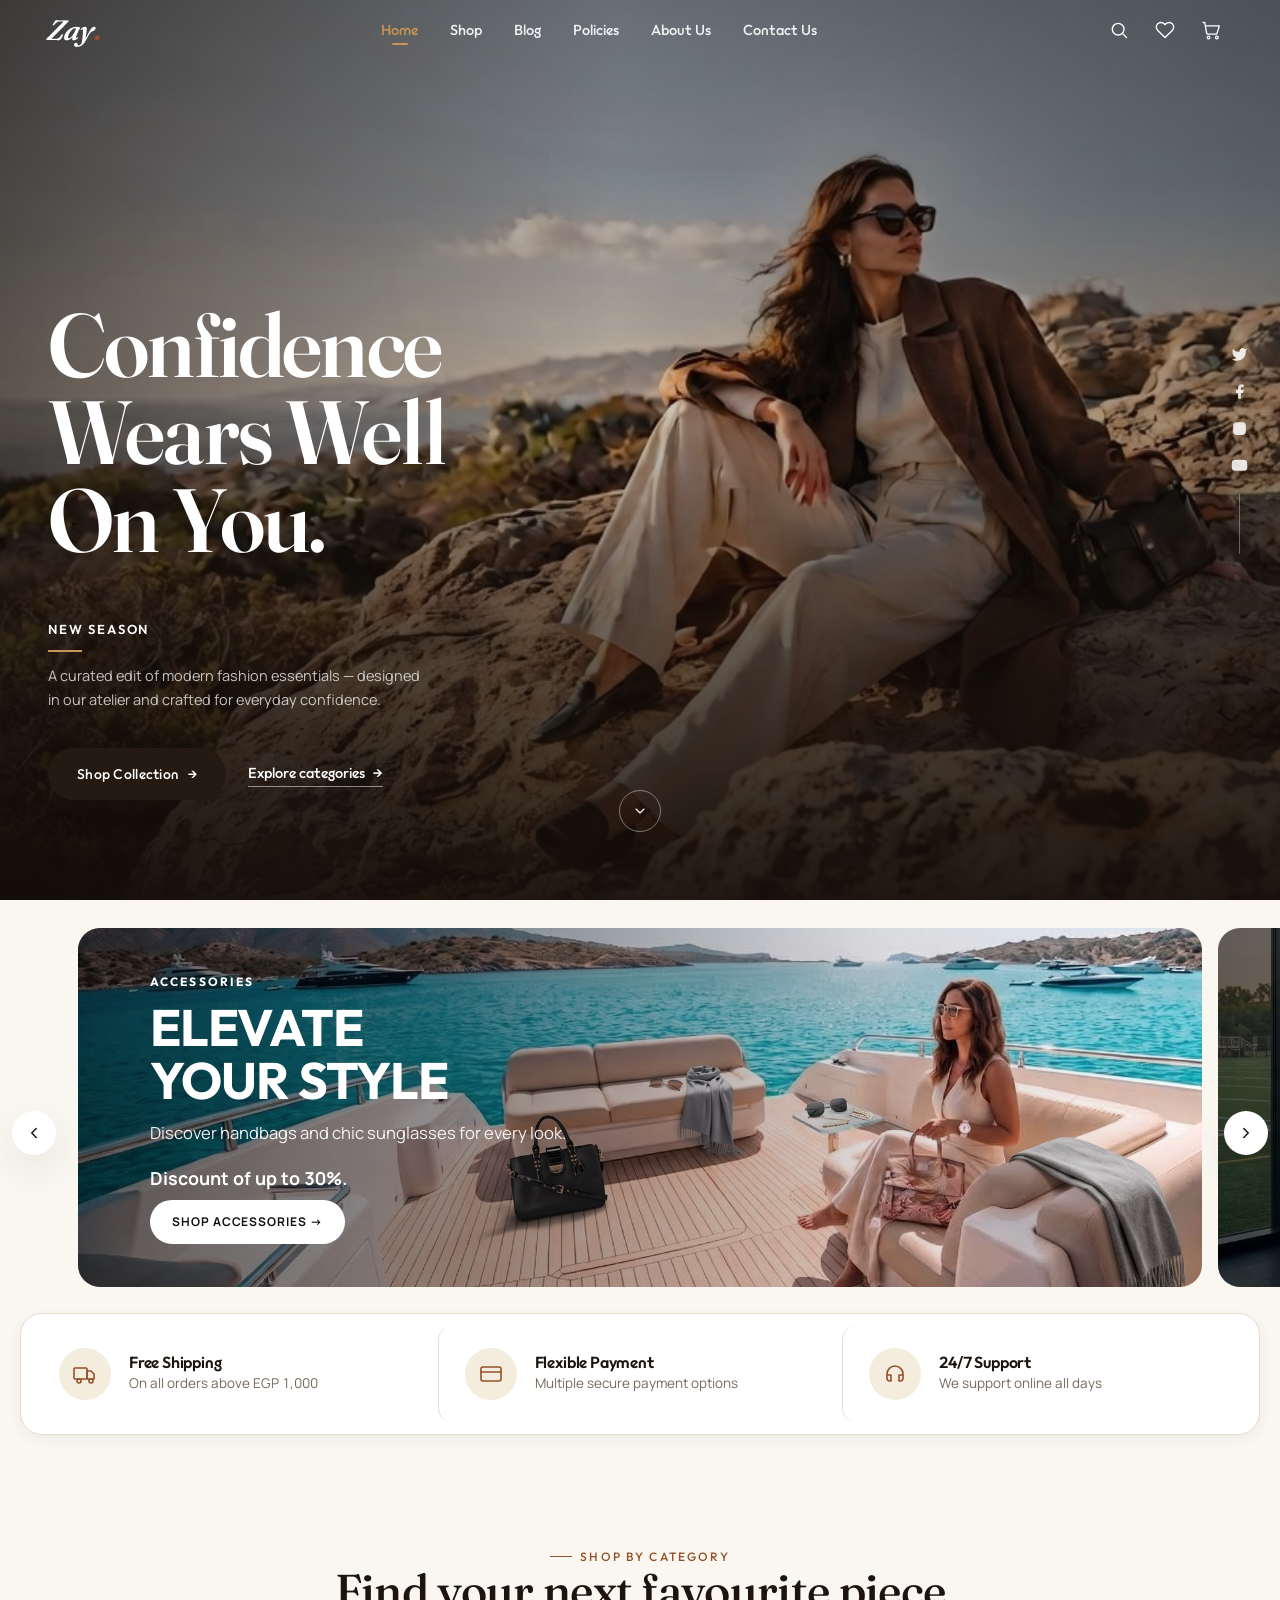
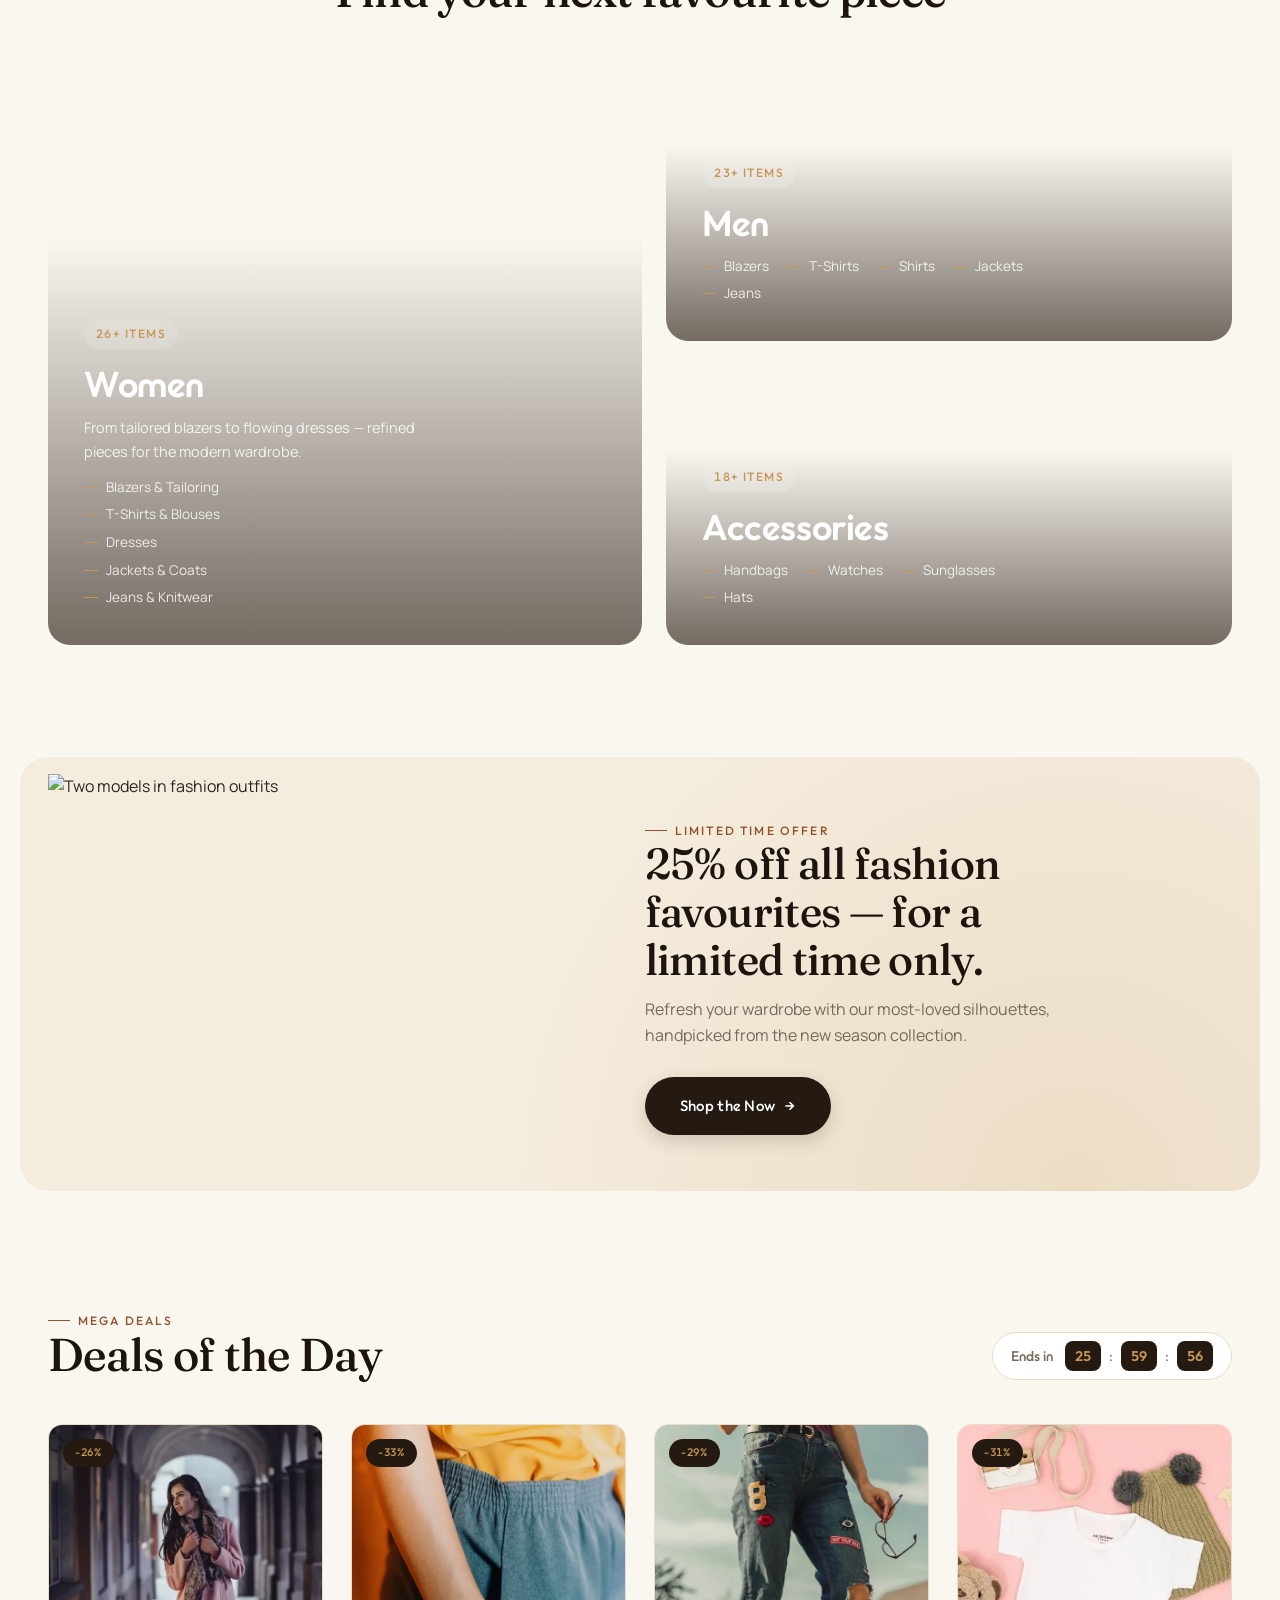
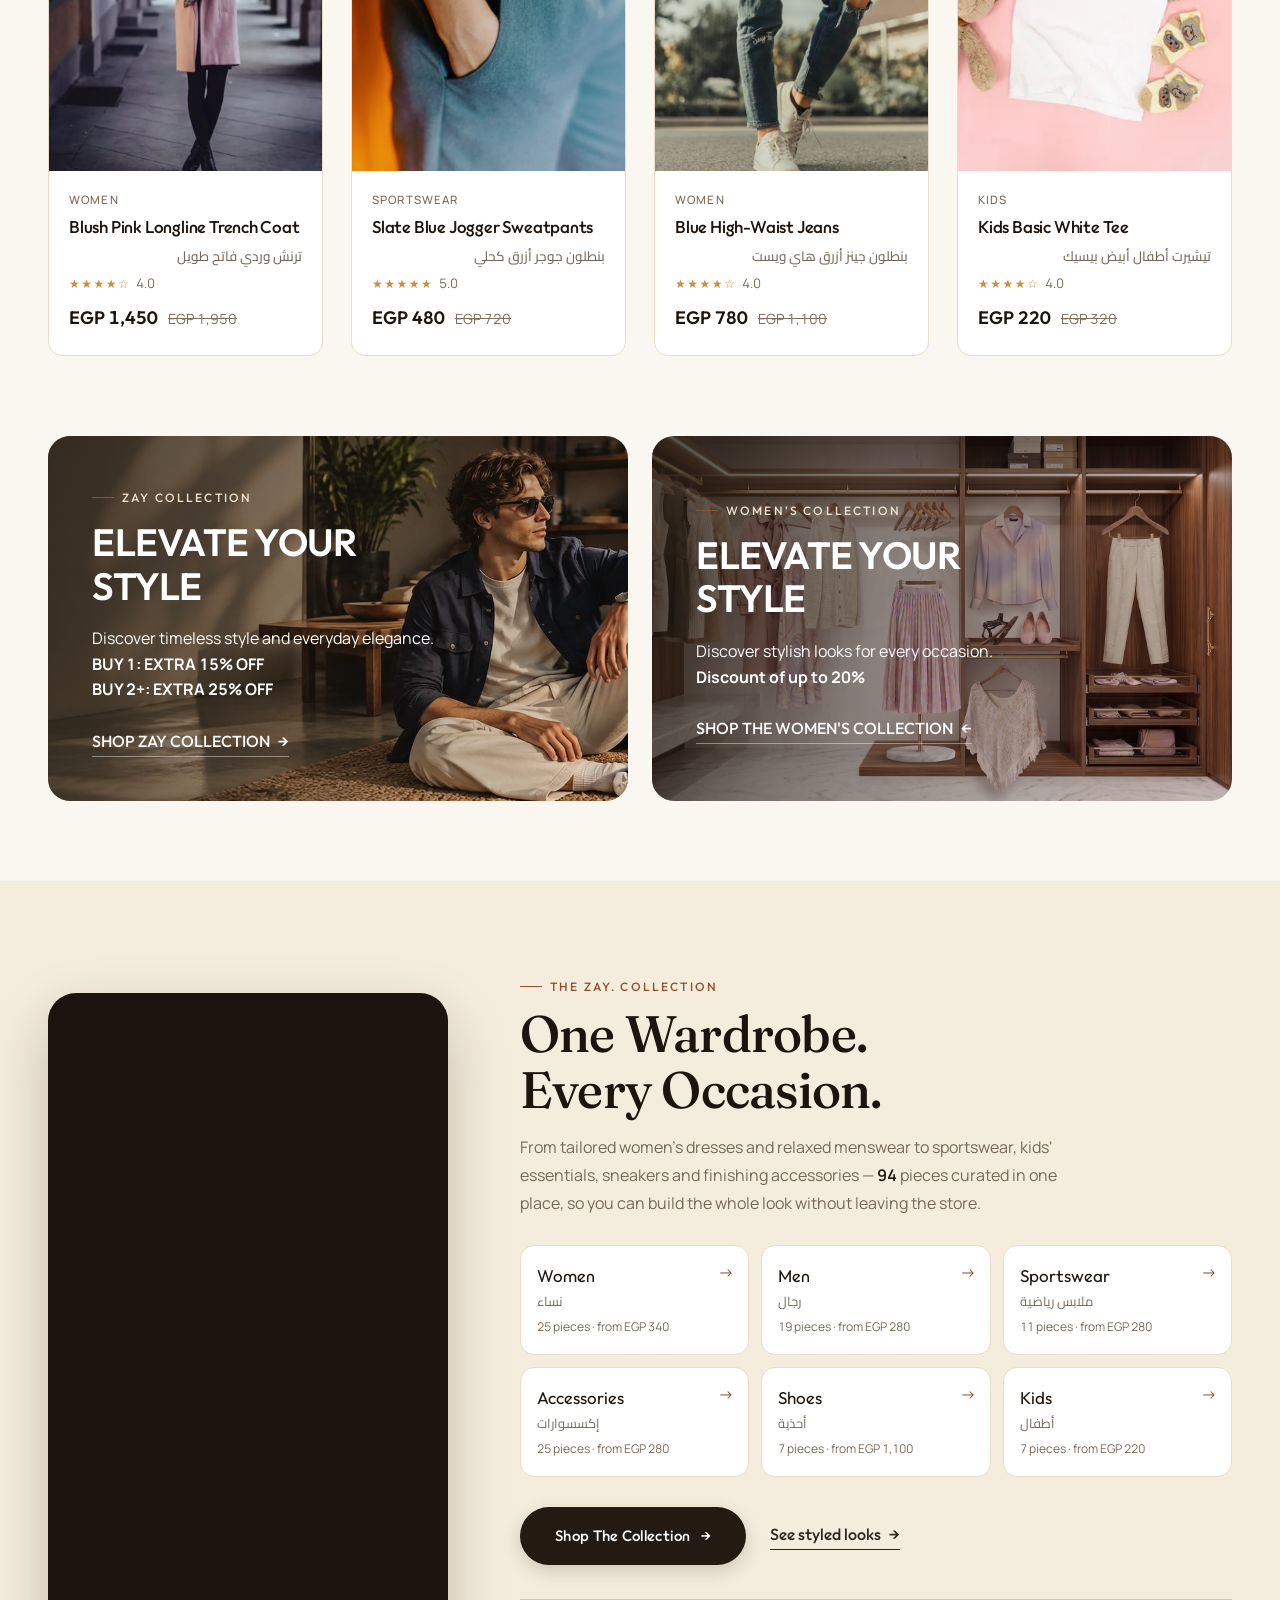
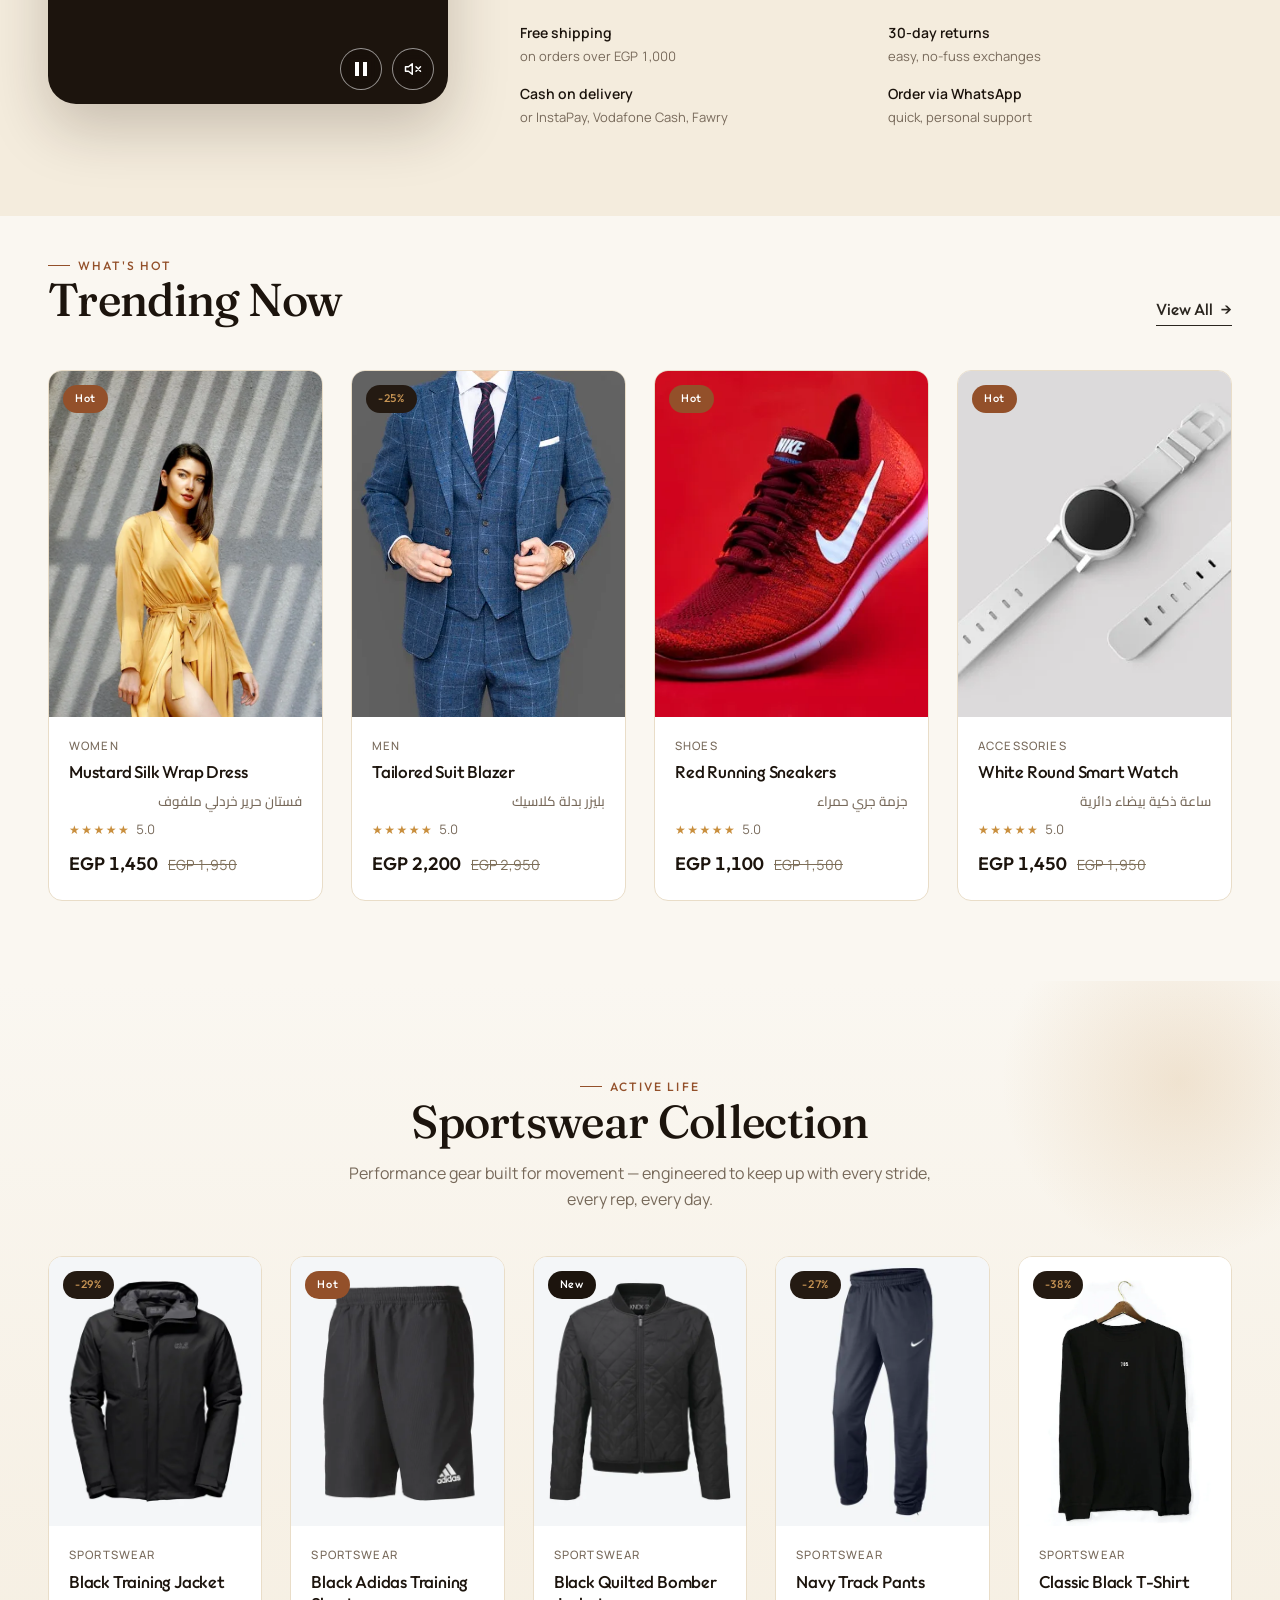
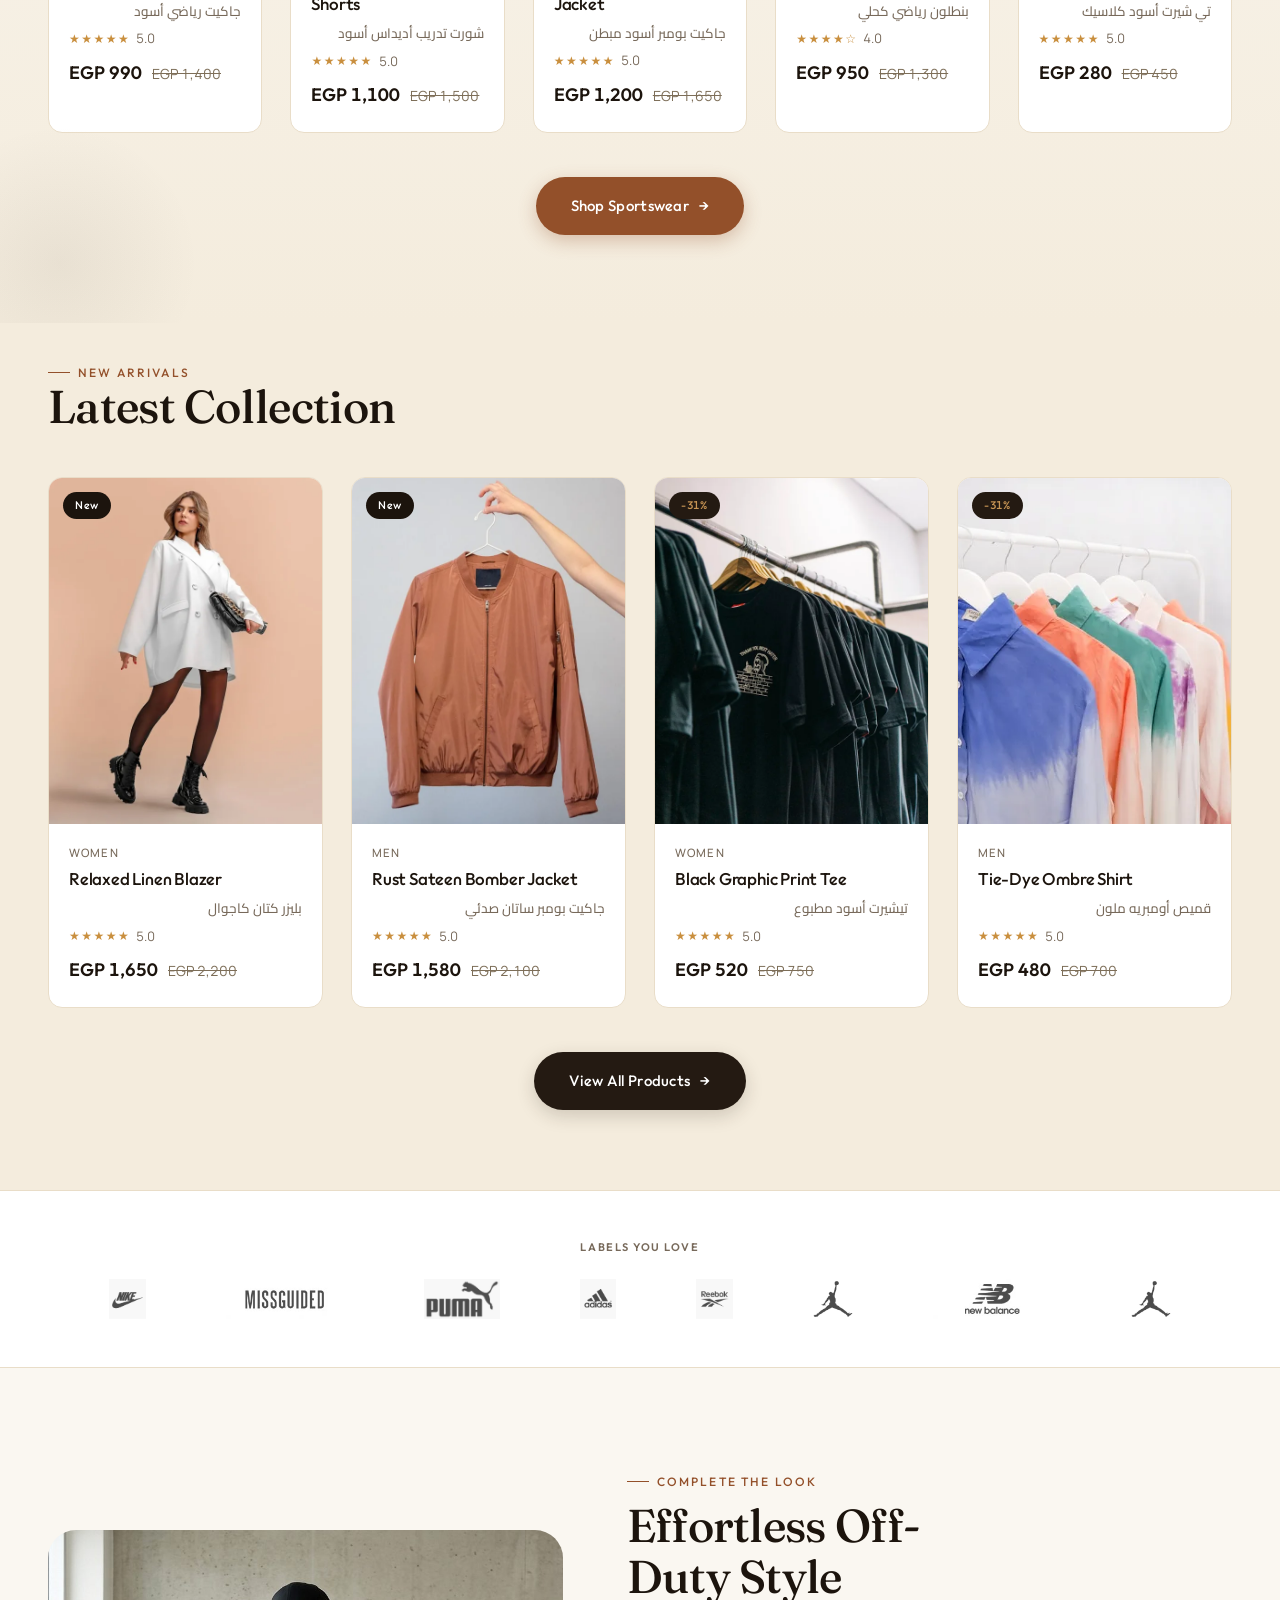
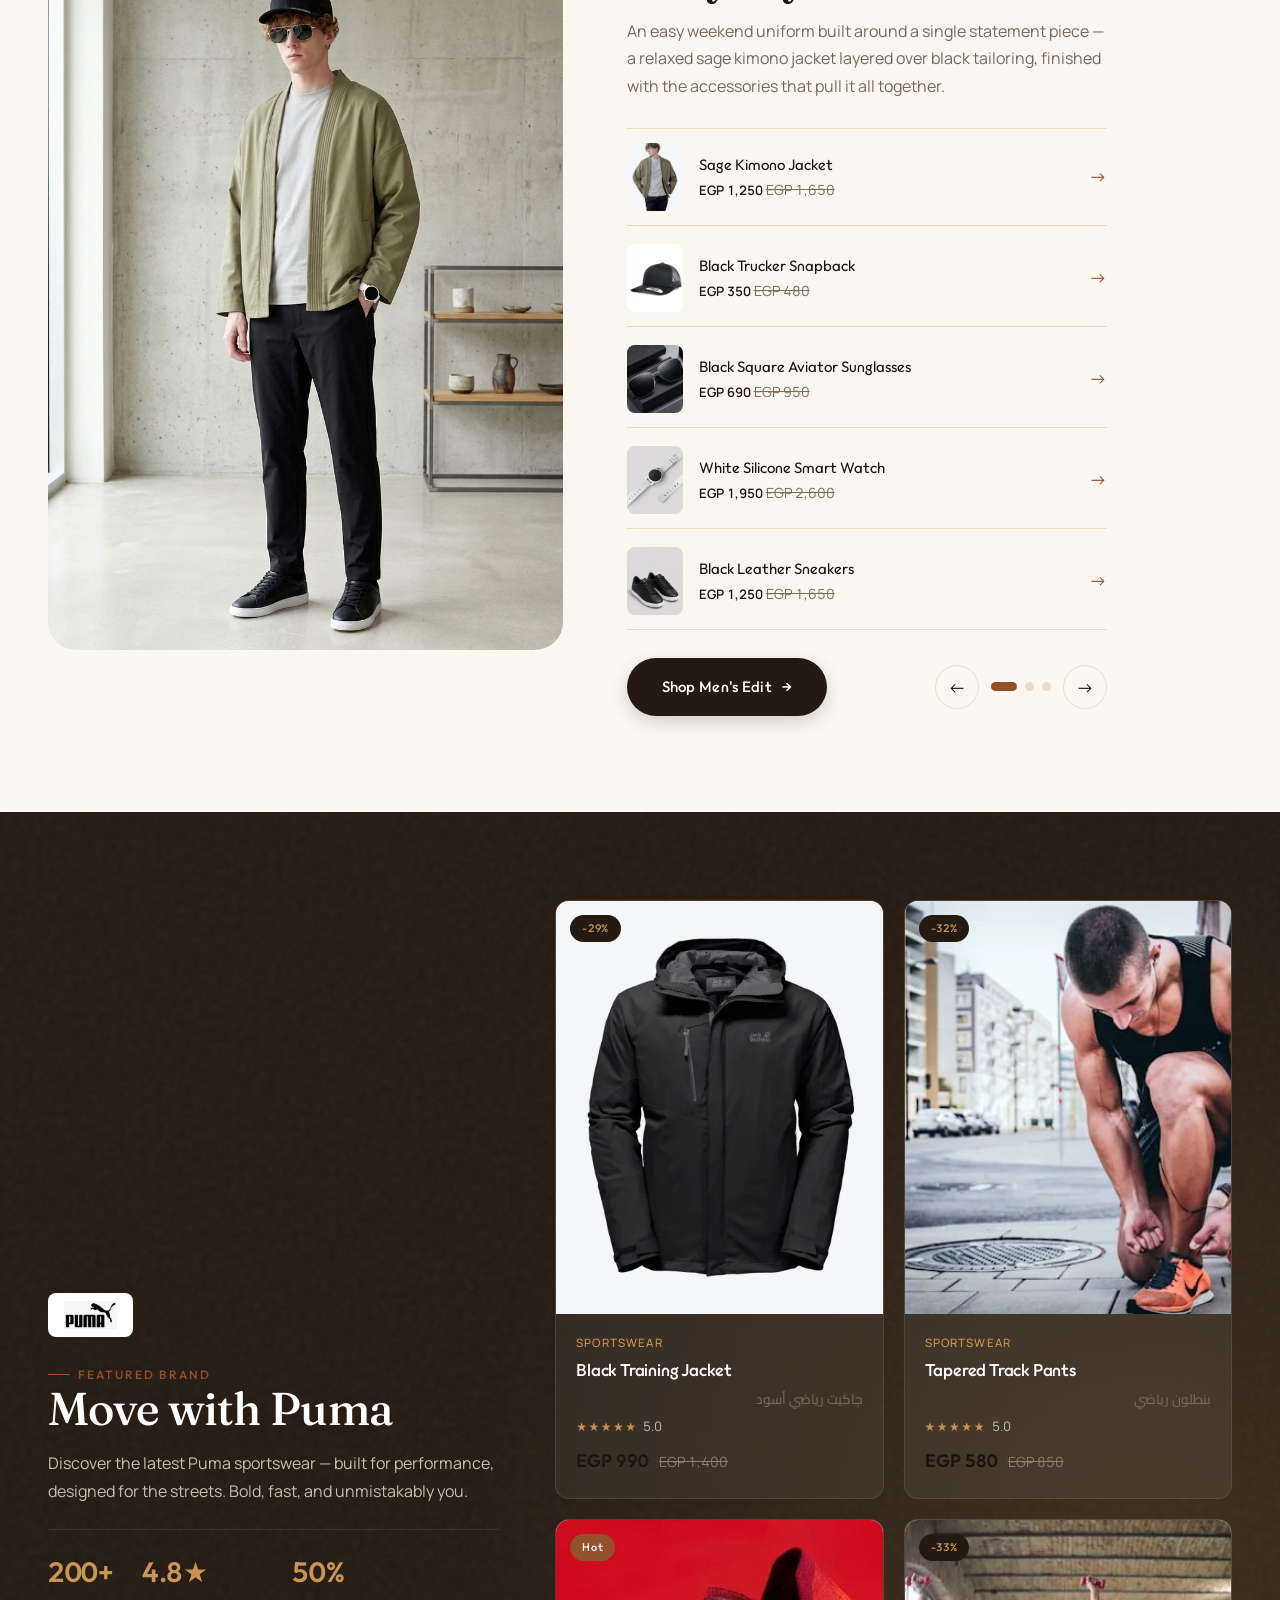
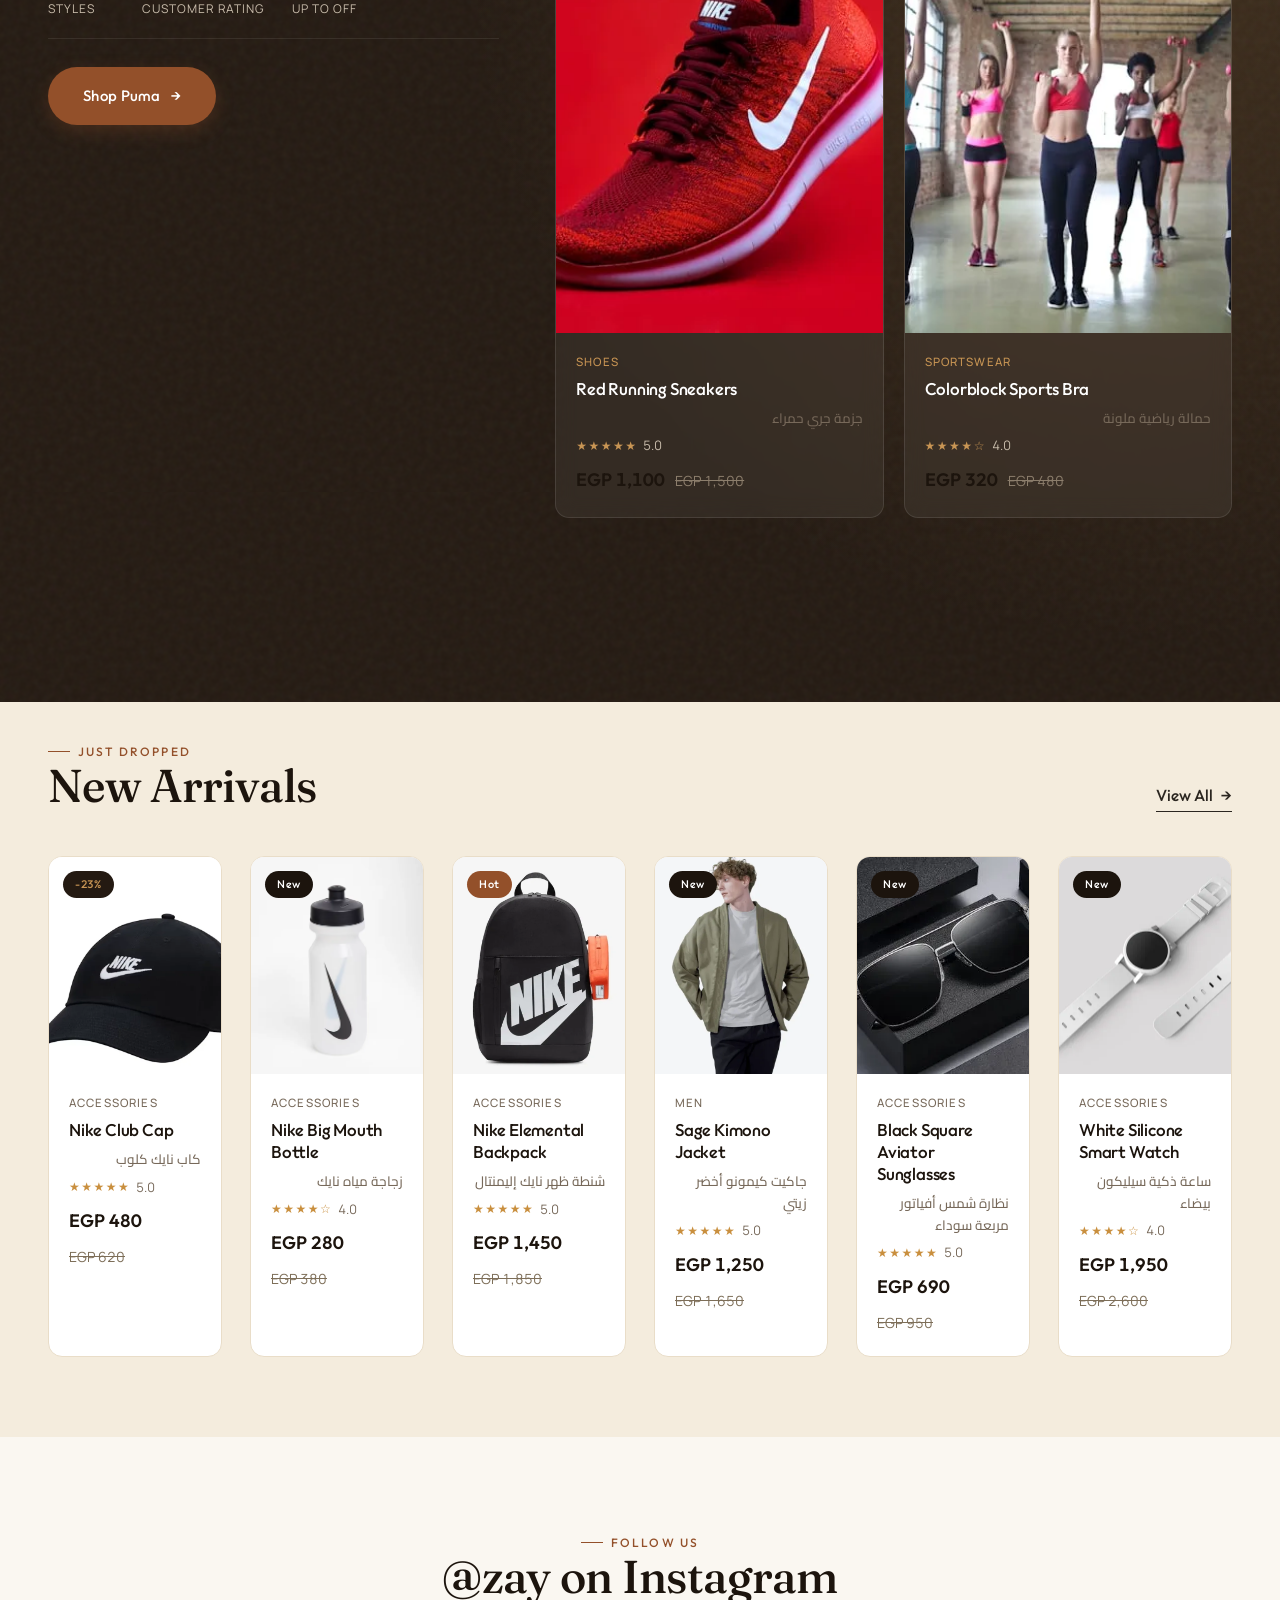
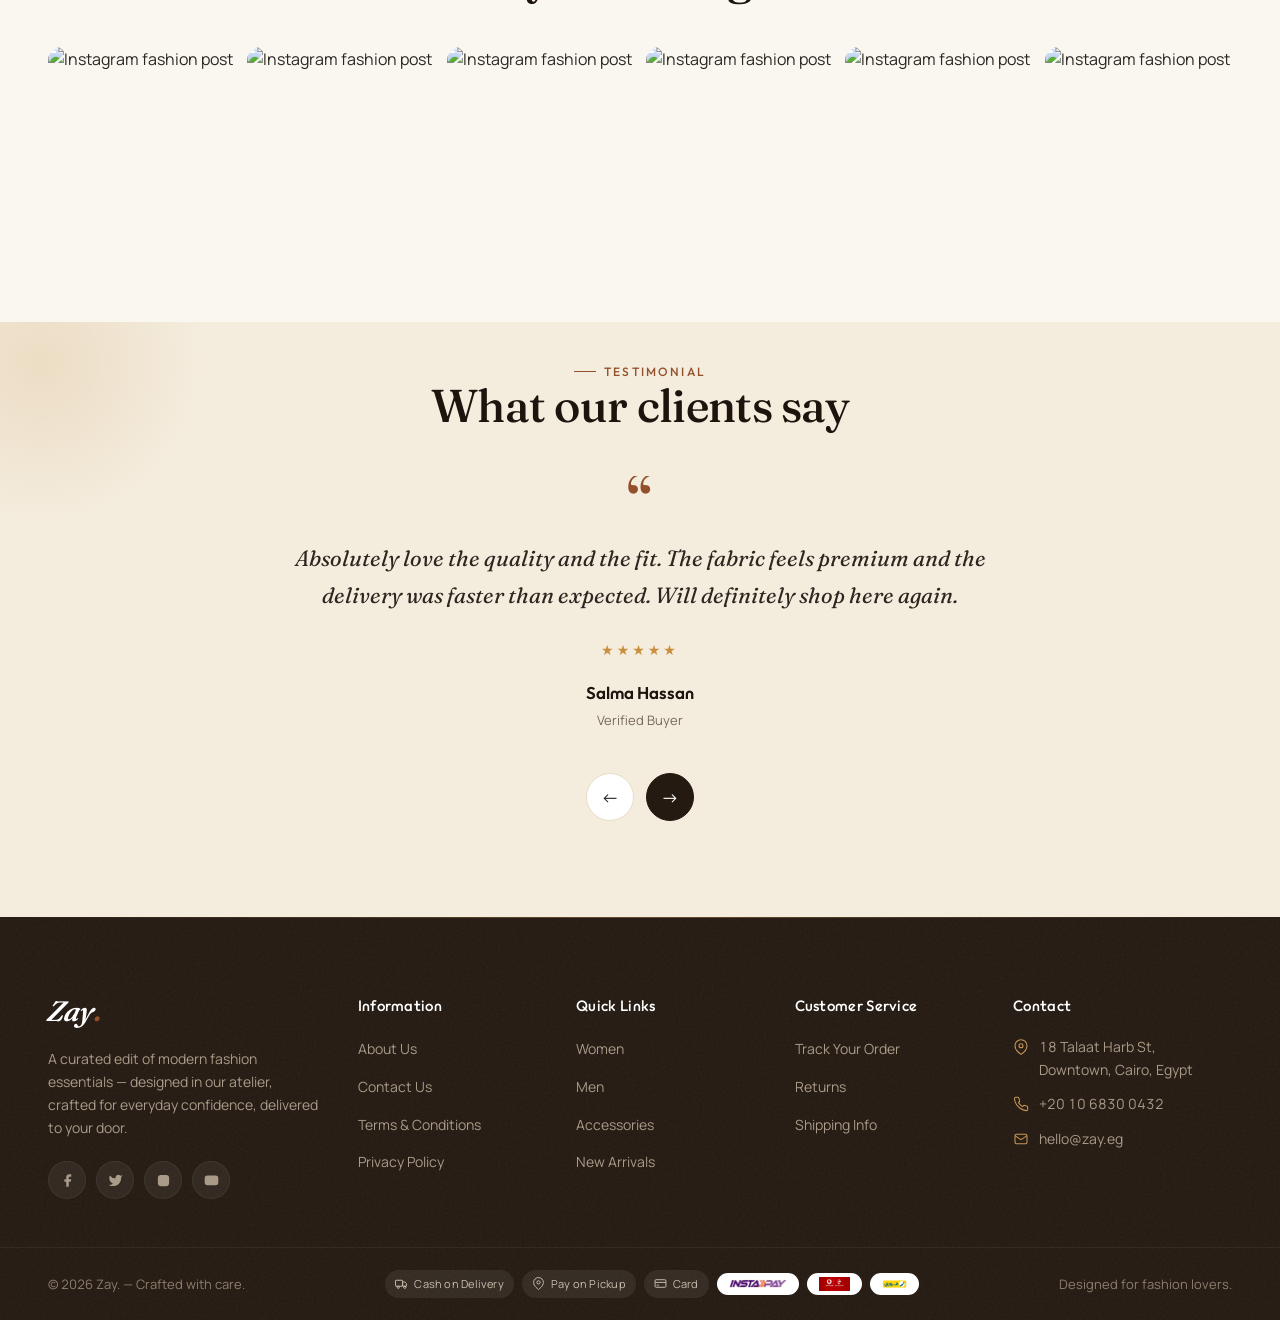
==== index.html @ 8aa64ea2 "Add files via upload" ====
<!DOCTYPE html>
<html lang="en">
<head>
  <meta charset="UTF-8" />
  <meta name="viewport" content="width=device-width, initial-scale=1.0" />
  <meta name="description" content="Zay. — Timeless fashion crafted for everyday confidence. New season arrivals, summer sale up to 50% off, free shipping over EGP 1,000." />
  <meta name="theme-color" content="#2b1f15" />
  <title>Zay. — Timeless Fashion, Crafted with Care</title>
  <link rel="icon" type="image/png" href="assets/img/favicon.png" />
  <link rel="preconnect" href="https://fonts.googleapis.com" />
  <link rel="preconnect" href="https://fonts.gstatic.com" crossorigin />
  <link rel="preconnect" href="https://images.unsplash.com" crossorigin />
  <link href="https://fonts.googleapis.com/css2?family=Fraunces:ital,wght@0,300;0,400;0,500;0,600;0,700;1,400;1,500;1,600&family=Outfit:wght@400;500;600;700&family=Manrope:wght@400;500;600;700;800&family=Cairo:wght@400;500;600;700&display=swap" rel="stylesheet" />
  <link rel="stylesheet" href="style.min.css" />
  <link rel="preload" as="image" href="assets/img/bb.jpg" fetchpriority="high" />
  <!-- Open Graph -->
  <meta property="og:type" content="website" />
  <meta property="og:title" content="Zay. — Timeless Fashion" />
  <meta property="og:description" content="New season arrivals, up to 50% off, free shipping over EGP 1,000." />
  <meta property="og:image" content="https://images.unsplash.com/photo-1595065666634-4725aa7e8379?auto=format&fit=crop&w=1200&q=80" />
</head>
<body data-page="home">
  <div id="siteTop"></div>

  <main>
    <!-- HERO -->
    <section class="hero" id="hero" style="background-image:url('assets/img/bb.jpg')">
      <div class="hero__scrim" aria-hidden="true"></div>

      <div class="container hero__inner">
        <div class="hero__content">
          <!-- <span class="eyebrow reveal">Discover · Wear · Belong</span> -->
          <h1 class="hero__title reveal" data-delay="1">Confidence<br>Wears Well<br>On You.</h1>
          <div class="hero__sub reveal" data-delay="2">
            <p class="hero__sub-label">New Season</p>
            <p class="hero__sub-text">A curated edit of modern fashion essentials — designed in our atelier and crafted for everyday confidence.</p>
          </div>
          <div class="hero__ctas reveal" data-delay="3">
            <a href="shop.html" class="btn btn--primary">Shop Collection <span class="btn__arrow">→</span></a>
            <a href="#categories" class="link-arrow">Explore categories <span>→</span></a>
          </div>
        </div>
      </div>

      <div class="hero__social" aria-label="Follow Zay. on social media">
        <a href="https://twitter.com/" target="_blank" rel="noopener" aria-label="Twitter"><svg viewBox="0 0 24 24" aria-hidden="true"><path d="M23 3a10.9 10.9 0 0 1-3.14 1.53 4.48 4.48 0 0 0-7.86 3v1A10.66 10.66 0 0 1 3 4s-4 9 5 13a11.64 11.64 0 0 1-7 2c9 5 20 0 20-11.5a4.5 4.5 0 0 0-.08-.83A7.72 7.72 0 0 0 23 3z"/></svg></a>
        <a href="https://www.facebook.com/" target="_blank" rel="noopener" aria-label="Facebook"><svg viewBox="0 0 24 24" aria-hidden="true"><path d="M18 2h-3a5 5 0 0 0-5 5v3H7v4h3v8h4v-8h3l1-4h-4V7a1 1 0 0 1 1-1h3z"/></svg></a>
        <a href="https://www.instagram.com/" target="_blank" rel="noopener" aria-label="Instagram"><svg viewBox="0 0 24 24" aria-hidden="true"><rect x="3" y="3" width="18" height="18" rx="5"/><circle cx="12" cy="12" r="4"/><circle cx="17.5" cy="6.5" r="1.2" fill="currentColor"/></svg></a>
        <a href="https://www.youtube.com/" target="_blank" rel="noopener" aria-label="YouTube"><svg viewBox="0 0 24 24" aria-hidden="true"><path d="M22.54 6.42a2.78 2.78 0 0 0-1.94-2C18.88 4 12 4 12 4s-6.88 0-8.6.46a2.78 2.78 0 0 0-1.94 2A29 29 0 0 0 1 11.75a29 29 0 0 0 .46 5.33A2.78 2.78 0 0 0 3.4 19c1.72.46 8.6.46 8.6.46s6.88 0 8.6-.46a2.78 2.78 0 0 0 1.94-2 29 29 0 0 0 .46-5.25 29 29 0 0 0-.46-5.33z"/><polygon points="9.75 15.02 15.5 11.75 9.75 8.48 9.75 15.02" fill="currentColor"/></svg></a>
      </div>

      <a href="#categories" class="hero__scroll" aria-label="Scroll to explore categories">
        <svg viewBox="0 0 24 24" aria-hidden="true"><polyline points="6 9 12 15 18 9"/></svg>
      </a>
    </section>


<!-- =========================================================
     PROMO SLIDER
     ========================================================= -->

<section
    class="promo-slider"
    id="promoSlider"
    aria-label="Promotions"
    aria-roledescription="carousel"
>
    <div class="promo-slider__viewport">

        <div class="promo-slider__track" id="promoTrack">

            <!-- =================================================
                 3. ACCESSORIES
                 ================================================= -->
            <div class="promo-slider__slide">

                <img
                    src="assets/img/promos/3.jpg"
                    alt="Accessories Collection"
                    fetchpriority="high"
                    decoding="async"
                    width="1600" height="800"
                >

                <div class="promo-slider__overlay"></div>

                <div class="promo-slider__content">

                    <p class="promo-slider__eyebrow">
                        ACCESSORIES
                    </p>

                    <h2 class="promo-slider__title">
                        ELEVATE YOUR STYLE
                    </h2>

                    <p class="promo-slider__description">
                        Discover handbags and chic sunglasses for every look.
                    </p>

                    <p class="promo-slider__offer">
                        Discount of up to 30%.
                    </p>

                    <a href="shop.html?cat=Accessories" class="promo-slider__btn">
                        SHOP ACCESSORIES →
                    </a>

                </div>
            </div>

            <!-- =================================================
                 2. SPORTS PRODUCTS
                 ================================================= -->
            <div class="promo-slider__slide">

                <img
                    src="assets/img/promos/2.jpg"
                    alt="Sports Products"
                    loading="lazy"
                    decoding="async"
                    width="1600" height="800"
                >

                <div class="promo-slider__overlay"></div>

                <div class="promo-slider__content">

                    <p class="promo-slider__eyebrow">
                        SPORTS PRODUCTS
                    </p>

                    <h2 class="promo-slider__title">
                        SPORTS PRODUCTS
                    </h2>

                    <p class="promo-slider__description">
                        Discover sportswear and sneakers for every move.
                    </p>

                    <p class="promo-slider__offer">
                        Discount of up to 50%
                    </p>

                    <a href="shop.html?cat=Sportswear" class="promo-slider__btn">
                        SHOP NOW →
                    </a>

                </div>
            </div>


            <!-- =================================================
                 1. ZAY COLLECTION
                 ================================================= -->
            <div class="promo-slider__slide">

                <img
                    src="assets/img/promos/1.jpg"
                    alt="ZAY COLLECTION Collection"
                    loading="lazy"
                    decoding="async"
                    width="1600" height="800"
                >

                <div class="promo-slider__overlay"></div>

                <div class="promo-slider__content">

                    <p class="promo-slider__eyebrow">
                        ZAY COLLECTION
                    </p>

                    <h2 class="promo-slider__title">
                        ELEVATE YOUR STYLE
                    </h2>

                    <p class="promo-slider__description">
                        Discover timeless style and everyday elegance.
                    </p>

                    <p class="promo-slider__offer">
                        BUY 1: EXTRA 15% OFF
                        <br>
                        BUY 2+: EXTRA 25% OFF
                    </p>

                    <p class="promo-slider__code">
                        Code: <strong>COLEHAAN</strong>
                    </p>

                    <a href="shop.html?brand=Cole%20Haan" class="promo-slider__btn">
                        SHOP ZAY COLLECTION →
                    </a>

                </div>
            </div>



            <!-- =================================================
                 4. WOMEN'S COLLECTION
                 ================================================= -->
            <div class="promo-slider__slide">

                <img
                    src="assets/img/promos/4.jpg"
                    alt="Women's Collection"
                    loading="lazy"
                    decoding="async"
                    width="1600" height="800"
                >

                <div class="promo-slider__overlay"></div>

                <div class="promo-slider__content">

                    <p class="promo-slider__eyebrow">
                        WOMEN'S COLLECTION
                    </p>

                    <h2 class="promo-slider__title">
                        ELEVATE YOUR STYLE
                    </h2>

                    <p class="promo-slider__description">
                        Discover stylish looks for every occasion.
                    </p>

                    <p class="promo-slider__offer">
                        Discount of up to 20%
                    </p>

                    <a href="shop.html?cat=Women" class="promo-slider__btn">
                        SHOP THE WOMEN'S COLLECTION ←
                    </a>

                </div>
            </div>


            <!-- =================================================
                 5. KIDS' COLLECTION
                 ================================================= -->
            <div class="promo-slider__slide">

                <img
                    src="assets/img/promos/5.jpg"
                    alt="Kids Collection"
                    loading="lazy"
                    decoding="async"
                    width="1600" height="800"
                >

                <div class="promo-slider__overlay"></div>

                <div class="promo-slider__content">

                    <p class="promo-slider__eyebrow">
                        KIDS' COLLECTION
                    </p>

                    <h2 class="promo-slider__title">
                        STYLE EVERY ADVENTURE
                    </h2>

                    <p class="promo-slider__description">
                        Discover comfortable styles made for every adventure.
                    </p>

                    <p class="promo-slider__offer">
                        BUY 2, GET 1 FREE
                    </p>

                    <a href="shop.html?cat=Kids" class="promo-slider__btn">
                        SHOP NOW →
                    </a>

                </div>
            </div>


            <!-- =================================================
                 6. SHOES
                 ================================================= -->
            <div class="promo-slider__slide">

                <img
                    src="assets/img/promos/6.jpg"
                    alt="Shoes Collection"
                    loading="lazy"
                    decoding="async"
                    width="1600" height="800"
                >

                <div class="promo-slider__overlay"></div>

                <div class="promo-slider__content">

                    <p class="promo-slider__eyebrow">
                        SHOES
                    </p>

                    <h2 class="promo-slider__title">
                        STEP INTO STYLE
                    </h2>

                    <p class="promo-slider__description">
                        Discover the perfect shoes for every occasion.
                    </p>

                    <p class="promo-slider__offer">
                        Discount of up to 10%
                    </p>

                    <a href="shop.html?cat=Shoes" class="promo-slider__btn">
                        SHOP SHOES →
                    </a>

                </div>
            </div>

        </div>
    </div>

<button
    type="button"
    class="promo-slider__nav promo-slider__nav--prev"
    id="promoPrev"
    aria-label="Previous promotion"
>
    <svg viewBox="0 0 24 24" aria-hidden="true">
        <polyline points="15 18 9 12 15 6"></polyline>
    </svg>
</button>

<button
    type="button"
    class="promo-slider__nav promo-slider__nav--next"
    id="promoNext"
    aria-label="Next promotion"
>
    <svg viewBox="0 0 24 24" aria-hidden="true">
        <polyline points="9 18 15 12 9 6"></polyline>
    </svg>
</button>

    <!-- Dots -->
    <div
        class="promo-slider__dots"
        id="promoDots"
        aria-label="Promotion navigation"
    ></div>

</section>

    <!-- FEATURES -->
    <section class="features">
      <div class="container features__grid">
        <article class="feature">
          <span class="feature__icon" aria-hidden="true">
            <svg viewBox="0 0 24 24"><rect x="1" y="6" width="13" height="11" rx="1"/><path d="M14 9h4l3 3v5h-7z"/><circle cx="6" cy="19" r="2"/><circle cx="18" cy="19" r="2"/></svg>
          </span>
          <div><h3 class="feature__title">Free Shipping</h3><p class="feature__text">On all orders above EGP 1,000</p></div>
        </article>
        <article class="feature">
          <span class="feature__icon" aria-hidden="true">
            <svg viewBox="0 0 24 24"><rect x="2" y="5" width="20" height="14" rx="2"/><line x1="2" y1="10" x2="22" y2="10"/></svg>
          </span>
          <div><h3 class="feature__title">Flexible Payment</h3><p class="feature__text">Multiple secure payment options</p></div>
        </article>
        <article class="feature">
          <span class="feature__icon" aria-hidden="true">
            <svg viewBox="0 0 24 24"><path d="M4 12a8 8 0 0 1 16 0v4a3 3 0 0 1-3 3h-1v-6h4M4 13v3a3 3 0 0 0 3 3h1v-6H4"/></svg>
          </span>
          <div><h3 class="feature__title">24/7 Support</h3><p class="feature__text">We support online all days</p></div>
        </article>
      </div>
    </section>

    <!-- CATEGORIES -->
    <section class="categories" id="categories">
      <div class="container">
        <div class="section-head section-head--center">
          <span class="eyebrow">Shop by Category</span>
          <h2 class="section-title">Find your next favourite piece</h2>
        </div>
        <div class="categories__grid">
          <a href="shop.html?cat=Women" class="cat cat--women reveal" style="background-image:url('https://images.unsplash.com/photo-1485968579580-b6d095142e6e?auto=format&fit=crop&w=900&q=80')">
            <div class="cat__body">
              <span class="cat__count">26+ Items</span>
              <h3 class="cat__title">Women</h3>
              <p class="cat__desc">From tailored blazers to flowing dresses — refined pieces for the modern wardrobe.</p>
              <ul class="cat__list">
                <li>Blazers & Tailoring</li>
                <li>T-Shirts & Blouses</li>
                <li>Dresses</li>
                <li>Jackets & Coats</li>
                <li>Jeans & Knitwear</li>
              </ul>
            </div>
          </a>
          <div class="categories__col">
            <a href="shop.html?cat=Men" class="cat cat--men reveal" style="background-image:url('https://images.unsplash.com/photo-1507003211169-0a1dd7228f2d?auto=format&fit=crop&w=900&q=80')">
              <div class="cat__body">
                <span class="cat__count">23+ Items</span>
                <h3 class="cat__title">Men</h3>
                <ul class="cat__list cat__list--inline"><li>Blazers</li><li>T-Shirts</li><li>Shirts</li><li>Jackets</li><li>Jeans</li></ul>
              </div>
            </a>
            <a href="shop.html?cat=Accessories" class="cat cat--acc reveal" style="background-image:url('https://images.unsplash.com/photo-1591561954557-26941169b49e?auto=format&fit=crop&w=900&q=80')">
              <div class="cat__body">
                <span class="cat__count">18+ Items</span>
                <h3 class="cat__title">Accessories</h3>
                <ul class="cat__list cat__list--inline"><li>Handbags</li><li>Watches</li><li>Sunglasses</li><li>Hats</li></ul>
              </div>
            </a>
          </div>
        </div>
      </div>
    </section>

    <!-- CTA BANNER -->
    <section class="cta-banner">
      <div class="container cta-banner__inner reveal">
        <div class="cta-banner__media"><img src="https://images.unsplash.com/photo-1490481651871-ab68de25d43d?auto=format&fit=crop&w=700&q=80" alt="Two models in fashion outfits" /></div>
        <div class="cta-banner__content">
          <span class="eyebrow">Limited Time Offer</span>
          <h2 class="cta-banner__title">25% off all fashion favourites — for a limited time only.</h2>
          <p class="cta-banner__sub">Refresh your wardrobe with our most-loved silhouettes, handpicked from the new season collection.</p>
          <a href="shop.html" class="btn btn--primary btn--lg">Shop the Now <span class="btn__arrow">→</span></a>
        </div>
      </div>
    </section>

    <!-- DEALS -->
    <section class="products" id="deals">
      <div class="container">
        <div class="section-head section-head--row">
          <div><span class="eyebrow">Mega Deals</span><h2 class="section-title">Deals of the Day</h2></div>
          <div class="deals__timer">Ends in <div class="countdown" id="countdown"></div></div>
        </div>
        <div class="products__grid" id="dealsGrid"></div>
      </div>
    </section>

    <!-- COLLECTIONS -->
    <section class="collections">
      <div class="container collections__grid">
       <a href="shop.html"
   class="collection reveal"
   style="background-image:url('assets/img/promos/1.jpg')">

    <div class="collection__body">
        <span class="eyebrow">ZAY COLLECTION</span>

        <h3 class="collection__title">
            ELEVATE YOUR STYLE
        </h3>

        <p class="collection__text">
            Discover timeless style and everyday elegance.
        </p>

        <div class="collection__offer">
            <strong>BUY 1: EXTRA 15% OFF</strong> <br>
            <strong>BUY 2+: EXTRA 25% OFF</strong>
        </div>

       
<br>
        <span class="link-arrow">
            SHOP ZAY COLLECTION <span>→</span>
        </span>
    </div>
</a>
       <a href="shop.html?cat=Women"
   class="collection reveal"
   style="background-image:url('assets/img/promos/4.jpg')">

    <div class="collection__body">
        <span class="eyebrow">WOMEN'S COLLECTION</span>

        <h3 class="collection__title">
            ELEVATE YOUR STYLE
        </h3>

        <p class="collection__text">
            Discover stylish looks for every occasion.
        </p>

        <div class="collection__offer">
            <strong>Discount of up to 20%</strong>
        </div> 
<br>
        <span class="link-arrow">
            SHOP THE WOMEN'S COLLECTION <span>←</span>
        </span>
    </div>

</a>
      </div>
    </section>

    <!-- COLLECTION SHOWCASE (video) -->
    <section class="showcase" id="showcase" aria-labelledby="showcaseTitle">
      <div class="container showcase__grid">
        <div class="showcase__media reveal">
          <video class="showcase__video" id="showcaseVideo" muted loop playsinline preload="metadata" poster="assets/img/promos/collection-poster.jpg" aria-label="Video tour of the Zay. collection">
            <source src="assets/video/collection.mp4" type="video/mp4" />
          </video>
          <div class="showcase__controls">
            <button type="button" class="showcase__btn" id="showcaseToggle" aria-label="Pause video" aria-pressed="false"><span class="showcase__ico showcase__ico--pause" aria-hidden="true"></span></button>
            <button type="button" class="showcase__btn" id="showcaseSound" aria-label="Turn sound on" aria-pressed="false"><span class="showcase__ico showcase__ico--muted" aria-hidden="true"></span></button>
          </div>
        </div>

        <div class="showcase__body reveal" data-delay="1">
          <span class="eyebrow">The Zay. Collection</span>
          <h2 class="section-title showcase__title" id="showcaseTitle">One Wardrobe.<br>Every Occasion.</h2>
          <p class="showcase__text">From tailored women's dresses and relaxed menswear to sportswear, kids' essentials, sneakers and finishing accessories — <strong id="showcaseCount">90+</strong> pieces curated in one place, so you can build the whole look without leaving the store.</p>

          <ul class="showcase__cats" id="showcaseCats" aria-label="Shop by category"></ul>

          <div class="showcase__ctas">
            <a href="shop.html" class="btn btn--primary btn--lg">Shop The Collection <span class="btn__arrow">→</span></a>
            <a href="#shopLook" class="link-arrow">See styled looks <span>→</span></a>
          </div>

          <ul class="showcase__perks">
            <li><strong>Free shipping</strong><span>on orders over EGP 1,000</span></li>
            <li><strong>30-day returns</strong><span>easy, no-fuss exchanges</span></li>
            <li><strong>Cash on delivery</strong><span>or InstaPay, Vodafone Cash, Fawry</span></li>
            <li><strong>Order via WhatsApp</strong><span>quick, personal support</span></li>
          </ul>
        </div>
      </div>
    </section>

    <!-- TRENDING -->
    <section class="products">
      <div class="container">
        <div class="section-head section-head--row">
          <div><span class="eyebrow">What's Hot</span><h2 class="section-title">Trending Now</h2></div>
          <a href="shop.html" class="link-arrow">View All <span>→</span></a>
        </div>
        <div class="products__grid" id="trendingGrid"></div>
      </div>
    </section>

    <!-- SPORTSWEAR -->
    <section class="sportswear">
      <div class="container">
        <div class="section-head section-head--center">
          <span class="eyebrow">Active Life</span>
          <h2 class="section-title">Sportswear Collection</h2>
          <p class="section-sub">Performance gear built for movement — engineered to keep up with every stride, every rep, every day.</p>
        </div>
        <div class="products__grid sports__grid" id="sportsGrid"></div>
        <div class="center-cta"><a href="shop.html?cat=Sportswear" class="btn btn--gold btn--lg">Shop Sportswear <span class="btn__arrow">→</span></a></div>
      </div>
    </section>

    <!-- LATEST -->
    <section class="products products--latest">
      <div class="container">
        <div class="section-head"><span class="eyebrow">New Arrivals</span><h2 class="section-title">Latest Collection</h2></div>
        <div class="products__grid" id="latestGrid"></div>
        <div class="center-cta"><a href="shop.html" class="btn btn--primary btn--lg">View All Products <span class="btn__arrow">→</span></a></div>
      </div>
    </section>

    <!-- BRAND STRIP -->
    <section class="brands">
      <div class="container">
        <span class="brands__eyebrow">Labels you love</span>
        <div class="brands__row">
          <a href="shop.html" class="brands__logo"><img src="assets/img/brands/nike.png" alt="Nike" loading="lazy" /></a>
          <a href="shop.html" class="brands__logo"><img src="assets/img/brands/missguided.png" alt="Missguided" loading="lazy" /></a>
          <a href="shop.html" class="brands__logo"><img src="assets/img/brands/puma.png" alt="Puma" loading="lazy" /></a>
          <a href="shop.html" class="brands__logo"><img src="assets/img/brands/adidas.png" alt="Adidas" loading="lazy" /></a>
          <a href="shop.html" class="brands__logo"><img src="assets/img/brands/reebok.png" alt="Reebok" loading="lazy" /></a>
          <a href="shop.html" class="brands__logo"><img src="assets/img/brands/jordan.png" alt="Jordan" loading="lazy" /></a>
          <a href="shop.html" class="brands__logo"><img src="assets/img/brands/newbalance.png" alt="New Balance" loading="lazy" width="120" height="48" /></a>
          <a href="shop.html" class="brands__logo"><img src="assets/img/brands/jordan.png" alt="Jordan" loading="lazy" /></a>
        </div>
      </div>
    </section>

    <!-- FEATURED BRAND -->
    <!-- SHOP THE LOOK -->
    <section class="shop-look" id="shopLook" aria-roledescription="carousel" aria-label="Complete the look">
      <div class="container shop-look__grid">
        <div class="shop-look__media reveal">
          <img id="shopLookImg" src="assets/img/promos/mens-look.jpg" alt="Complete men's off-duty look: sage kimono jacket, cap, sunglasses, watch and sneakers" loading="lazy" width="700" height="978" onerror="imgFallback(this)" />
        </div>
        <div class="shop-look__copy reveal">
          <span class="eyebrow">Complete The Look</span>
          <h2 class="section-title" id="shopLookTitle">Effortless Off-Duty Style</h2>
          <p id="shopLookText">An easy weekend uniform built around a single statement piece — a relaxed sage kimono jacket layered over black tailoring, finished with the accessories that pull it all together.</p>
          <div class="shop-look__items" id="shopLookItems"></div>
          <div class="shop-look__foot">
            <a href="shop.html?cat=Men" class="btn btn--primary btn--lg" id="shopLookCta">Shop Men's Edit <span class="btn__arrow">→</span></a>
            <div class="shop-look__nav" role="group" aria-label="Choose a look">
              <button type="button" class="shop-look__arrow" id="shopLookPrev" aria-label="Previous look">←</button>
              <div class="shop-look__dots" id="shopLookDots"></div>
              <button type="button" class="shop-look__arrow" id="shopLookNext" aria-label="Next look">→</button>
            </div>
          </div>
        </div>
      </div>
    </section>

    <section class="featured-brand">
      <div class="container featured-brand__grid">
        <div class="featured-brand__copy reveal">
          <img class="featured-brand__logo" src="assets/img/brands/puma.png" alt="Puma" />
          <span class="eyebrow">Featured Brand</span>
          <h2 class="section-title">Move with Puma</h2>
          <p>Discover the latest Puma sportswear — built for performance, designed for the streets. Bold, fast, and unmistakably you.</p>
          <div class="featured-brand__stats">
            <div><strong>200+</strong><span>Styles</span></div>
            <div><strong>4.8★</strong><span>Customer Rating</span></div>
            <div><strong>50%</strong><span>Up to Off</span></div>
          </div>
          <a href="shop.html?q=puma" class="btn btn--gold btn--lg">Shop Puma <span class="btn__arrow">→</span></a>
        </div>
        <div class="featured-brand__grid-products reveal">
          <div class="products__grid" id="featuredBrandGrid"></div>
        </div>
      </div>
    </section>

    <!-- NEW ARRIVALS -->
    <section class="products products--latest">
      <div class="container">
        <div class="section-head section-head--row">
          <div><span class="eyebrow">Just Dropped</span><h2 class="section-title">New Arrivals</h2></div>
          <a href="shop.html" class="link-arrow">View All <span>→</span></a>
        </div>
        <div class="products__grid" id="newArrivalsGrid"></div>
      </div>
    </section>

    <!-- INSTAGRAM -->
    <section class="instagram">
      <div class="container">
        <div class="section-head section-head--center">
          <span class="eyebrow">Follow Us</span>
          <h2 class="section-title">@zay on Instagram</h2>
        </div>
        <div class="instagram__grid">
          <a href="https://www.instagram.com/" target="_blank" rel="noopener" class="ig-item"><img loading="lazy" src="https://images.unsplash.com/photo-1469334031218-e382a71b716b?auto=format&fit=crop&w=400&q=80" alt="Instagram fashion post" /><span class="ig-item__icon" aria-hidden="true"><svg viewBox="0 0 24 24"><rect x="3" y="3" width="18" height="18" rx="5"/><circle cx="12" cy="12" r="4"/><circle cx="17.5" cy="6.5" r="1.2" fill="currentColor"/></svg></span></a>
          <a href="https://www.instagram.com/" target="_blank" rel="noopener" class="ig-item"><img loading="lazy" src="https://images.unsplash.com/photo-1483985988355-763728e1935b?auto=format&fit=crop&w=400&q=80" alt="Instagram fashion post" /><span class="ig-item__icon" aria-hidden="true"><svg viewBox="0 0 24 24"><rect x="3" y="3" width="18" height="18" rx="5"/><circle cx="12" cy="12" r="4"/><circle cx="17.5" cy="6.5" r="1.2" fill="currentColor"/></svg></span></a>
          <a href="https://www.instagram.com/" target="_blank" rel="noopener" class="ig-item"><img loading="lazy" src="https://images.unsplash.com/photo-1529139574466-a303027c1d8b?auto=format&fit=crop&w=400&q=80" alt="Instagram fashion post" /><span class="ig-item__icon" aria-hidden="true"><svg viewBox="0 0 24 24"><rect x="3" y="3" width="18" height="18" rx="5"/><circle cx="12" cy="12" r="4"/><circle cx="17.5" cy="6.5" r="1.2" fill="currentColor"/></svg></span></a>
          <a href="https://www.instagram.com/" target="_blank" rel="noopener" class="ig-item"><img loading="lazy" src="https://images.unsplash.com/photo-1515886657613-9f3515b0c78f?auto=format&fit=crop&w=400&q=80" alt="Instagram fashion post" /><span class="ig-item__icon" aria-hidden="true"><svg viewBox="0 0 24 24"><rect x="3" y="3" width="18" height="18" rx="5"/><circle cx="12" cy="12" r="4"/><circle cx="17.5" cy="6.5" r="1.2" fill="currentColor"/></svg></span></a>
          <a href="https://www.instagram.com/" target="_blank" rel="noopener" class="ig-item"><img loading="lazy" src="https://images.unsplash.com/photo-1487412720507-e7ab37603c6f?auto=format&fit=crop&w=400&q=80" alt="Instagram fashion post" /><span class="ig-item__icon" aria-hidden="true"><svg viewBox="0 0 24 24"><rect x="3" y="3" width="18" height="18" rx="5"/><circle cx="12" cy="12" r="4"/><circle cx="17.5" cy="6.5" r="1.2" fill="currentColor"/></svg></span></a>
          <a href="https://www.instagram.com/" target="_blank" rel="noopener" class="ig-item"><img loading="lazy" src="https://images.unsplash.com/photo-1496747611176-843222e1e57c?auto=format&fit=crop&w=400&q=80" alt="Instagram fashion post" /><span class="ig-item__icon" aria-hidden="true"><svg viewBox="0 0 24 24"><rect x="3" y="3" width="18" height="18" rx="5"/><circle cx="12" cy="12" r="4"/><circle cx="17.5" cy="6.5" r="1.2" fill="currentColor"/></svg></span></a>
        </div>
      </div>
    </section>

    <!-- TESTIMONIALS -->
    <section class="testimonials" id="testimonials">
      <div class="container">
        <div class="section-head section-head--center"><span class="eyebrow">Testimonial</span><h2 class="section-title">What our clients say</h2></div>
        <div class="testi" id="testiTrack"></div>
        <div class="testi__nav"><button class="testi__btn" id="testiPrev" aria-label="Previous testimonial">←</button><button class="testi__btn testi__btn--next" id="testiNext" aria-label="Next testimonial">→</button></div>
      </div>
    </section>

    
  </main>

  <div id="siteBottom"></div>
  <script src="script.js" defer></script>
</body>
</html>
---- style.min.css ----
:root{--primary:#93502a;--primary-600:#7a4020;--primary-700:#5f3018;--secondary:#241a12;--accent:#c89554;--bg:#faf7f1;--bg-warm:#f4ecdd;--bg-sand:#ecdfc9;--surface:#ffffff;--surface-2:#f8f3ea;--ink:#1c140d;--text:#2b2620;--muted:#77695a;--muted-2:#7d6e58;--line:#e9ddc8;--line-2:#d8c6a8;--star:#c98f3e;--radius-xs:4px;--radius-sm:8px;--radius:14px;--radius-lg:22px;--radius-xl:28px;--pill:999px;--space-1:4px;--space-2:8px;--space-3:12px;--space-4:16px;--space-5:20px;--space-6:24px;--space-8:32px;--space-10:40px;--space-12:48px;--space-16:64px;--space-20:80px;--space-24:96px;--shadow-xs:0 1px 2px rgba(43,31,21,.04);--shadow-sm:0 4px 14px rgba(43,31,21,.06);--shadow:0 14px 38px rgba(43,31,21,.09);--shadow-lg:0 26px 60px rgba(43,31,21,.14);--shadow-inset:inset 0 0 0 1px rgba(43,31,21,.04);--ease:cubic-bezier(.22,.61,.36,1);--ease-out:cubic-bezier(.16,1,.3,1);--t-fast:.18s var(--ease);--t:.32s var(--ease);--t-slow:.55s var(--ease-out);--font-serif:'Fraunces',Georgia,'Times New Roman',serif;--font-display:'Outfit',system-ui,-apple-system,'Segoe UI',sans-serif;--font-body:'Manrope',system-ui,-apple-system,'Segoe UI',sans-serif;--font-arabic:'Cairo','Segoe UI',Tahoma,sans-serif;--container:1240px}*,::after,::before{box-sizing:border-box;margin:0;padding:0}html{scroll-behavior:smooth}body{max-width:100%;font-family:var(--font-body);color:var(--text);background:var(--bg);line-height:1.6;-webkit-font-smoothing:antialiased;-moz-osx-font-smoothing:grayscale;text-rendering:optimizeLegibility;font-feature-settings:'cv11','ss01','ss03';font-variant-numeric:tabular-nums}img,svg{display:block;max-width:100%;height:auto}a{color:inherit;text-decoration:none}ol,ul{list-style:none}button{font-family:inherit;cursor:pointer;border:none;background:0 0;color:inherit}input,select,textarea{font-family:inherit;color:inherit}h1,h2,h3,h4,h5{font-family:var(--font-display);font-weight:600;line-height:1.15;color:var(--ink);letter-spacing:-.012em}h1,h2{font-family:var(--font-serif);font-weight:500;text-wrap:balance}h1{font-size:clamp(40px, 6vw, 74px);letter-spacing:-.02em;line-height:1.03}h2{font-size:clamp(30px, 3.6vw, 46px);letter-spacing:-.015em;line-height:1.1}h3{font-size:20px}p{text-wrap:pretty}::selection{background:var(--primary);color:#fff}:focus-visible{outline:2px solid var(--primary);outline-offset:2px;border-radius:4px}.container{width:100%;max-width:var(--container);margin:0 auto;padding:0 28px}.eyebrow{display:inline-flex;align-items:center;gap:8px;font-family:var(--font-display);font-size:12px;font-weight:500;letter-spacing:.18em;text-transform:uppercase;color:var(--primary)}.eyebrow::before{content:'';width:22px;height:1px;background:var(--primary);display:inline-block}.section-title{font-weight:500}.section-head{margin-bottom:44px}.section-head--center{text-align:center}.section-head--center .eyebrow{justify-content:center}.section-head--center .section-title{max-width:720px;margin-inline:auto}.section-head--row{display:flex;align-items:flex-end;justify-content:space-between;gap:24px;flex-wrap:wrap}.section-sub{color:var(--muted);max-width:620px;margin:14px auto 0}.center-cta{display:flex;justify-content:center;margin-top:44px}.btn{display:inline-flex;align-items:center;justify-content:center;gap:10px;font-family:var(--font-display);font-weight:500;font-size:14px;letter-spacing:.02em;padding:14px 28px;border-radius:var(--pill);transition:transform var(--t-fast),background-color var(--t-fast),color var(--t-fast),box-shadow var(--t-fast);white-space:nowrap;border:1px solid transparent}.btn--primary{background:var(--secondary);color:#fff;box-shadow:0 6px 18px rgba(43,31,21,.18)}.btn--primary:hover{background:var(--primary-700);transform:translateY(-2px);box-shadow:0 14px 28px rgba(43,31,21,.24)}.btn--gold{background:var(--primary);color:#fff;box-shadow:0 6px 18px rgba(147,80,42,.3)}.btn--gold:hover{background:var(--primary-600);transform:translateY(-2px);box-shadow:0 14px 28px rgba(147,80,42,.36)}.btn--ghost{background:0 0;color:var(--text);border-color:var(--line-2)}.btn--ghost:hover{background:var(--surface-2);border-color:var(--primary);color:var(--primary)}.btn--light{background:#fff;color:var(--ink);border-color:var(--line)}.btn--light:hover{background:var(--surface-2)}.btn--whatsapp{background:#25d366;color:#fff;box-shadow:0 6px 18px rgba(37,211,102,.32)}.btn--whatsapp:hover{background:#1ebe59;transform:translateY(-2px);box-shadow:0 14px 28px rgba(37,211,102,.4)}.btn--whatsapp svg{width:18px;height:18px;flex-shrink:0}.order-success__icon--whatsapp{color:#25d366}.btn--lg{padding:16px 34px;font-size:15px}.btn:active{transform:translateY(0) scale(.97)}.btn__arrow{transition:transform var(--t-fast);display:inline-block}.btn:hover .btn__arrow{transform:translateX(5px)}.link-arrow{display:inline-flex;align-items:center;gap:8px;font-family:var(--font-display);font-weight:500;color:var(--text);transition:color var(--t-fast);border-bottom:1px solid currentColor;padding-bottom:2px}.link-arrow span{transition:transform var(--t-fast);display:inline-block}.link-arrow:hover{color:var(--primary)}.link-arrow:hover span{transform:translateX(5px)}.reveal{opacity:0;transform:translateY(28px);transition:opacity .8s var(--ease-out),transform .8s var(--ease-out)}.reveal.is-visible{opacity:1;transform:none}.reveal[data-delay="1"]{transition-delay:.08s}.reveal[data-delay="2"]{transition-delay:.16s}.reveal[data-delay="3"]{transition-delay:.24s}.reveal[data-delay="4"]{transition-delay:.32s}.reveal[data-delay="5"]{transition-delay:.40s}.reveal[data-delay="6"]{transition-delay:.48s}@media (prefers-reduced-motion:reduce){.reveal{opacity:1;transform:none;transition:none}html{scroll-behavior:auto}*{animation:none!important;transition-duration:0s!important}}#siteTop{display:contents}.header{position:sticky;top:0;z-index:100;background:rgba(251,248,243,.85);backdrop-filter:saturate(160%) blur(14px);-webkit-backdrop-filter:saturate(160%) blur(14px);border-bottom:1px solid transparent;transition:background-color var(--t),border-color var(--t-fast),box-shadow var(--t-fast)}.header.is-scrolled{border-color:var(--line);box-shadow:0 8px 30px rgba(43,31,21,.04)}body[data-page=home] .header:not(.is-scrolled){background:0 0;backdrop-filter:none;-webkit-backdrop-filter:none;border-bottom-color:transparent}body[data-page=home] .header:not(.is-scrolled) .logo__text{color:#fff}body[data-page=home] .header:not(.is-scrolled) .nav__link{color:rgba(255,255,255,.9)}body[data-page=home] .header:not(.is-scrolled) .nav__link.is-active,body[data-page=home] .header:not(.is-scrolled) .nav__link:hover{color:var(--accent)}body[data-page=home] .header:not(.is-scrolled) .nav__link::after{background:var(--accent)}body[data-page=home] .header:not(.is-scrolled) .icon-btn{color:#fff}body[data-page=home] .header:not(.is-scrolled) .icon-btn:hover{background:rgba(255,255,255,.16);color:var(--accent)}body[data-page=home] .header:not(.is-scrolled) .nav-toggle span{background:#fff}.header__inner{display:flex;align-items:center;gap:32px;min-height:60px}.logo{display:inline-flex;align-items:center;flex-shrink:0;text-decoration:none}.logo__text{display:inline-block;font-family:var(--font-serif);font-size:28px;font-weight:600;font-style:italic;letter-spacing:-.04em;line-height:1;transform:skewX(-10deg);color:var(--secondary);transition:transform .3s,letter-spacing .3s,opacity .3s}.logo__dot{color:var(--primary);font-style:normal;margin-left:1px}.logo:hover .logo__text{transform:skewX(-10deg) translateX(2px);letter-spacing:-.02em;opacity:.9}.logo--light .logo__text{color:#fff}.nav{margin-inline:auto}.nav__list{display:flex;gap:4px}.nav__link{position:relative;font-family:var(--font-display);font-weight:500;font-size:14.5px;color:var(--text);padding:10px 14px;border-radius:var(--pill);transition:color var(--t-fast),background var(--t-fast)}.nav__link::after{content:'';position:absolute;left:50%;bottom:4px;height:2px;width:0;background:var(--primary);border-radius:2px;transition:width var(--t-fast);transform:translateX(-50%)}.nav__link.is-active,.nav__link:hover{color:var(--primary)}.nav__link.is-active::after,.nav__link:hover::after{width:16px}.header__actions{display:flex;align-items:center;gap:4px}.icon-btn{position:relative;display:grid;place-items:center;width:42px;height:42px;border-radius:50%;color:var(--text);transition:var(--t-fast)}.icon-btn svg{width:20px;height:20px;fill:none;stroke:currentColor;stroke-width:1.6;stroke-linecap:round;stroke-linejoin:round}.icon-btn:hover{background:var(--surface-2);color:var(--primary)}.cart-badge{position:absolute;top:4px;right:4px;min-width:18px;height:18px;padding:0 5px;border-radius:9px;background:var(--primary);color:#fff;font-size:10px;font-weight:700;display:grid;place-items:center;border:2px solid var(--bg)}.nav-backdrop,.nav__head{display:none}.nav-toggle{display:none;flex-direction:column;gap:5px;width:42px;height:42px;align-items:center;justify-content:center;right:10%;position:absolute}.nav-toggle span{width:22px;height:1.8px;background:var(--text);border-radius:2px;transition:var(--t-fast)}.nav-toggle.is-open span:first-child{transform:translateY(7px) rotate(45deg)}.nav-toggle.is-open span:nth-child(2){opacity:0}.nav-toggle.is-open span:nth-child(3){transform:translateY(-7px) rotate(-45deg)}.mobile-tabbar{display:none;position:fixed;left:14px;right:14px;bottom:calc(14px + env(safe-area-inset-bottom));z-index:95;align-items:center;justify-content:space-between;background:var(--surface);border-radius:24px;box-shadow:0 16px 36px rgba(43,31,21,.18),0 2px 8px rgba(43,31,21,.06);padding:8px 6px}.mobile-tabbar__item{flex:1;display:flex;flex-direction:column;align-items:center;gap:2px;padding:4px 2px;border:none;background:0 0;color:var(--muted);font-family:var(--font-display);font-size:10.5px;font-weight:500;transition:color var(--t-fast)}.mobile-tabbar__icon{position:relative;width:38px;height:38px;display:grid;place-items:center;border-radius:50%;transition:background var(--t-fast),color var(--t-fast),transform var(--t-fast)}.mobile-tabbar__icon svg{width:20px;height:20px;fill:none;stroke:currentColor;stroke-width:1.7}.mobile-tabbar__icon .cart-badge{top:-1px;right:-3px;min-width:16px;height:16px;font-size:9px;border-color:var(--surface)}.mobile-tabbar__item.is-active{color:var(--primary)}.mobile-tabbar__item.is-active .mobile-tabbar__icon{background:var(--primary);color:#fff;transform:translateY(-3px);box-shadow:0 8px 16px rgba(147,80,42,.35)}.hero{position:relative;z-index:1;display:flex;flex-direction:column;justify-content:flex-end;min-height:100svh;margin-top:calc(-1 * var(--header-stack-h,78px));background-color:var(--secondary);background-size:cover;background-position:center 22%;overflow:hidden}.hero__scrim{position:absolute;inset:0;z-index:0;background:linear-gradient(to top,rgba(20,14,9,.94) 0,rgba(20,14,9,.6) 30%,rgba(20,14,9,.12) 56%,rgba(20,14,9,.4) 100%),linear-gradient(to right,rgba(20,14,9,.6) 0,rgba(20,14,9,.05) 48%,rgba(20,14,9,.3) 100%)}.hero__inner{position:relative;z-index:1;padding:200px 28px 100px}.hero__content{max-width:600px}.hero .eyebrow{color:var(--accent);margin-bottom:24px}.hero .eyebrow::before{background:var(--accent)}.hero__title{margin-bottom:32px;font-size:clamp(48px, 7vw, 92px);font-weight:600;line-height:.98;letter-spacing:-.02em;color:#fff}.hero__sub{max-width:380px;margin-bottom:36px;padding-top:20px}.hero__sub-label{position:relative;display:inline-block;margin-bottom:12px;padding-bottom:12px;font-family:var(--font-display);font-weight:600;font-size:13px;letter-spacing:.14em;text-transform:uppercase;color:#fff}.hero__sub-label::after{content:'';position:absolute;left:0;bottom:0;width:34px;height:2px;background:var(--accent)}.hero__sub-text{color:rgba(255,255,255,.74);font-size:14.5px;line-height:1.65}.hero__ctas{display:flex;gap:22px;flex-wrap:wrap;align-items:center}.hero__ctas .link-arrow{font-size:14.5px;color:#fff;border-color:rgba(255,255,255,.5)}.hero__ctas .link-arrow:hover{color:var(--accent);border-color:var(--accent)}.hero__social{position:absolute;z-index:1;right:32px;top:50%;transform:translateY(-50%);display:flex;flex-direction:column;align-items:center;gap:20px}.hero__social::after{content:'';width:1px;height:60px;background:rgba(255,255,255,.32)}.hero__social a{color:#fff;opacity:.85;transition:var(--t-fast);line-height:0}.hero__social a:hover{opacity:1;color:var(--accent);transform:translateY(-2px)}.hero__social svg{width:17px;height:17px;fill:currentColor}.hero__scroll{position:absolute;z-index:1;left:50%;bottom:68px;transform:translateX(-50%);display:grid;place-items:center;width:42px;height:42px;border:1px solid rgba(255,255,255,.4);border-radius:50%;color:#fff;animation:2.2s ease-in-out infinite heroScrollCue}.hero__scroll:hover{border-color:var(--accent);color:var(--accent)}.hero__scroll svg{width:16px;height:16px;fill:none;stroke:currentColor;stroke-width:1.6;stroke-linecap:round;stroke-linejoin:round}@keyframes heroScrollCue{0%,100%{transform:translateX(-50%) translateY(0)}50%{transform:translateX(-50%) translateY(7px)}}@media (prefers-reduced-motion:reduce){.hero__scroll{animation:none}}.promo-slider{position:relative;padding:28px 0;background:var(--bg)}.promo-slider__viewport{max-width:1360px;margin:0 auto;padding:0 70px 25px;overflow:hidden;direction:ltr}.promo-slider__track{display:flex;flex-direction:row;flex-wrap:nowrap;width:100%;direction:ltr;transition:transform .5s cubic-bezier(.65, 0, .35, 1);will-change:transform;overflow:visible}.promo-slider__slide{position:relative;flex:0 0 100%;min-width:100%;width:100%;aspect-ratio:2000/630;padding:0 8px;overflow:hidden;box-sizing:border-box}.promo-slider__slide img{position:absolute;top:0;bottom:0;left:8px;right:8px;width:calc(100% - 16px);height:100%;display:block;object-fit:cover;object-position:center;border-radius:var(--radius-lg)}.promo-slider__overlay{position:absolute;top:0;bottom:0;left:8px;right:8px;z-index:1;border-radius:var(--radius-lg);background:linear-gradient(90deg,rgba(0,0,0,.62) 0,rgba(0,0,0,.42) 35%,rgba(0,0,0,.12) 72%,rgba(0,0,0,0) 100%);pointer-events:none}.promo-slider__content{position:absolute;top:50%;left:7%;transform:translateY(-50%);z-index:2;width:min(480px,44%);color:#fff}.promo-slider__eyebrow{margin:0 0 10px;font-family:var(--font-display);font-size:12px;font-weight:700;letter-spacing:.18em;text-transform:uppercase;color:#fff}.promo-slider__title{margin:0 0 12px;font-family:var(--font-display);font-size:clamp(28px, 4vw, 52px);font-weight:700;line-height:1.05;color:#fff}.promo-slider__description{margin:0 0 18px;max-width:440px;font-size:clamp(13px, 1.3vw, 17px);line-height:1.6;color:rgba(255,255,255,.92)}.promo-slider__offer{margin:0 0 8px;font-size:clamp(13px, 1.4vw, 18px);font-weight:700;line-height:1.5;color:#fff}.promo-slider__code{margin:0 0 20px;font-size:13px;color:rgba(255,255,255,.9)}.promo-slider__code strong{color:#fff;letter-spacing:.08em}.promo-slider__btn{display:inline-flex;align-items:center;justify-content:center;min-height:44px;padding:0 22px;background:#fff;color:#111;border-radius:var(--pill);font-size:12px;font-weight:700;letter-spacing:.08em;text-decoration:none;transition:transform .2s,background .2s,color .2s}.promo-slider__btn:hover{transform:translateY(-2px);background:var(--primary);color:#fff}.promo-slider__nav{position:absolute;top:50%;transform:translateY(-50%);width:44px;height:44px;border-radius:50%;background:var(--surface);color:var(--ink);display:grid;place-items:center;box-shadow:var(--shadow);transition:var(--t-fast);z-index:2}.promo-slider__nav:hover{background:var(--primary);color:#fff;transform:translateY(-50%) scale(1.05)}.promo-slider__nav--prev{left:12px}.promo-slider__nav--next{right:12px}.promo-slider__nav svg{width:18px;height:18px;fill:none;stroke:currentColor;stroke-width:2;stroke-linecap:round;stroke-linejoin:round;pointer-events:none}.promo-slider__dots{display:flex;align-items:center;justify-content:center;gap:8px;margin-top:18px;direction:ltr}.promo-slider__dots button{width:7px;height:7px;padding:0;border:0;border-radius:50%;background:var(--line-2);transition:var(--t-fast);cursor:pointer}.promo-slider__dots button.is-active{width:20px;background:var(--primary);border-radius:var(--pill)}@media (max-width:860px){.promo-slider__viewport{padding:0 48px}.promo-slider__content{left:6%;width:55%}.promo-slider__title{font-size:clamp(24px, 4vw, 38px)}.promo-slider__description{font-size:14px}.promo-slider__nav{width:40px;height:40px}.promo-slider__nav--prev{left:10px}.promo-slider__nav--next{right:10px}.promo-slider__nav svg{width:17px;height:17px}}@media (max-width:600px){.promo-slider{padding:18px 0}.promo-slider__viewport{padding:0 0 25px}.promo-slider__track{border-radius:0}.promo-slider__slide{aspect-ratio:2000/630;padding:0 5px;height:200px;border-radius:var(--radius-lg)}.promo-slider__slide img{left:5px;right:5px;width:calc(100% - 10px);border-radius:var(--radius-lg)}.promo-slider__overlay{left:5px;right:5px;background:linear-gradient(90deg,rgba(0,0,0,.68) 0,rgba(0,0,0,.45) 65%,rgba(0,0,0,.12) 100%)}.promo-slider__content{left:22px;width:calc(100% - 44px)}.promo-slider__eyebrow{font-size:9px;margin-bottom:7px}.promo-slider__title{font-size:25px;line-height:1.05;margin-bottom:8px}.promo-slider__description{font-size:12px;line-height:1.45;margin-bottom:10px}.promo-slider__offer{font-size:13px;line-height:1.4;margin-bottom:5px}.promo-slider__code{font-size:11px;margin-bottom:12px}.promo-slider__btn{min-height:36px;padding:0 14px;font-size:10px}.promo-slider__nav{width:36px;height:36px}.promo-slider__nav--prev{left:10px}.promo-slider__nav--next{right:10px}.promo-slider__nav svg{width:16px;height:16px}.promo-slider__dots{margin-top:12px}}.features{padding:0 0 24px}.features__grid{display:grid;grid-template-columns:repeat(3,1fr);gap:0;background:var(--surface);border:1px solid var(--line);border-radius:var(--radius-lg);padding:12px;box-shadow:var(--shadow-sm);margin-top:-52px;position:relative;z-index:3;overflow:hidden}.feature{display:flex;align-items:center;gap:18px;padding:22px 26px;border-radius:var(--radius);transition:var(--t-fast)}.feature:hover{background:var(--surface-2)}.feature+.feature{border-left:1px solid var(--line)}.feature__icon{display:grid;place-items:center;width:52px;height:52px;flex-shrink:0;border-radius:50%;background:var(--bg-warm);color:var(--primary);transition:var(--t-fast)}.feature:hover .feature__icon{background:var(--primary);color:#fff}.feature__icon svg{width:24px;height:24px;fill:none;stroke:currentColor;stroke-width:1.6;stroke-linecap:round;stroke-linejoin:round}.feature__title{font-size:16px;margin-bottom:2px;font-family:var(--font-display)}.feature__text{font-size:13.5px;color:var(--muted)}.categories{padding:80px 0}.categories__grid{display:grid;grid-template-columns:1.05fr 1fr;gap:24px}.categories__col{display:grid;grid-template-rows:1fr 1fr;gap:24px}.cat{position:relative;border-radius:var(--radius-lg);overflow:hidden;background-size:cover;background-position:center;min-height:280px;display:flex;align-items:flex-end;isolation:isolate;transition:transform var(--t),box-shadow var(--t);padding:36px;color:var(--text)}.cat::before{content:'';position:absolute;inset:0;z-index:-1;background:linear-gradient(180deg,rgba(43,31,21,0) 30%,rgba(43,31,21,.65) 100%)}.cat--women{min-height:100%}.cat__body{color:#fff;max-width:70%}.cat__count{display:inline-block;font-family:var(--font-display);font-weight:500;font-size:12px;letter-spacing:.12em;text-transform:uppercase;color:var(--accent);background:rgba(255,255,255,.12);backdrop-filter:blur(8px);padding:6px 12px;border-radius:var(--pill);margin-bottom:14px}.cat__title{font-size:clamp(26px, 2.8vw, 36px);color:#fff;margin-bottom:12px}.cat__desc{font-size:14.5px;color:rgba(255,255,255,.85);margin-bottom:14px;line-height:1.6}.cat__list{display:flex;flex-direction:column;gap:6px}.cat__list li{font-size:13.5px;color:rgba(255,255,255,.85);display:flex;align-items:center;gap:8px}.cat__list li::before{content:'';width:14px;height:1px;background:var(--accent)}.cat__list--inline{flex-direction:row;flex-wrap:wrap;gap:6px 18px}.cat__list--inline li{color:rgba(255,255,255,.85)}.cat:hover{transform:translateY(-4px);box-shadow:var(--shadow-lg)}.cta-banner{padding:32px 0 80px}.cta-banner__inner{display:grid;grid-template-columns:0.9fr 1.1fr;align-items:center;background:var(--bg-warm);border-radius:var(--radius-xl);overflow:hidden;position:relative}.cta-banner__inner::before{content:'';position:absolute;inset:0;background-image:radial-gradient(circle at 85% 100%,rgba(200,149,84,.18),transparent 50%);pointer-events:none}.cta-banner__media{position:relative}.cta-banner__media img{width:100%;height:100%;object-fit:cover;aspect-ratio:16/12}.cta-banner__content{padding:56px 64px;position:relative;z-index:1}.cta-banner__title{font-size:clamp(28px, 3.4vw, 44px);margin-bottom:14px;max-width:480px}.cta-banner__sub{color:var(--muted);margin-bottom:28px;max-width:420px}.products{padding:32px 0 80px}.products--latest{background:var(--bg-warm)}.products__grid{display:grid;grid-template-columns:repeat(4,1fr);gap:28px}.card{background:var(--surface);border:1px solid var(--line);border-radius:var(--radius);overflow:hidden;transition:transform var(--t),box-shadow var(--t),border-color var(--t);display:flex;flex-direction:column;position:relative}.card:hover{transform:translateY(-6px);box-shadow:var(--shadow);border-color:transparent}.card__media{position:relative;overflow:hidden;aspect-ratio:3/3.8;background:var(--surface-2)}img.img-fallback{object-fit:contain!important;background:#f2ece1;padding:14%;box-sizing:border-box}.card__img{width:100%;height:100%;object-fit:cover;transition:transform .8s var(--ease-out)}.card:hover .card__img{transform:scale(1.06)}.card__badge{position:absolute;top:14px;left:14px;z-index:2;background:var(--secondary);color:var(--accent);font-family:var(--font-display);font-size:11px;font-weight:500;letter-spacing:.06em;padding:5px 12px;border-radius:var(--pill)}.card__badge--new{background:var(--ink);color:#fff}.card__badge--hot{background:var(--primary);color:#fff}.card__wish{position:absolute;top:14px;right:14px;z-index:2;width:38px;height:38px;border-radius:50%;background:#fff;display:grid;place-items:center;box-shadow:var(--shadow-sm);transform:translateY(-6px);opacity:0;transition:var(--t);color:var(--text)}.card__wish svg{width:17px;height:17px;fill:none;stroke:currentColor;stroke-width:1.7}.card:hover .card__wish{transform:none;opacity:1}.card__wish.is-active,.card__wish:hover{color:var(--primary)}.card__wish.is-active svg{fill:currentColor}.card__quick{position:absolute;left:14px;right:14px;bottom:64px;z-index:2;background:rgba(255,255,255,.95);color:var(--text);font-family:var(--font-display);font-weight:500;font-size:13.5px;padding:11px;border-radius:var(--radius-sm);backdrop-filter:blur(4px);transform:translateY(8px);opacity:0;transition:var(--t);letter-spacing:.02em}.card:hover .card__quick{transform:none;opacity:1}.card__quick:hover{background:var(--secondary);color:#fff}.card__cart{position:absolute;left:14px;right:14px;bottom:14px;z-index:2;background:var(--secondary);color:#fff;font-family:var(--font-display);font-weight:500;font-size:13.5px;padding:12px;border-radius:var(--radius-sm);display:flex;align-items:center;justify-content:center;gap:8px;transform:translateY(72px);opacity:0;transition:var(--t);letter-spacing:.02em}.card__cart svg{width:16px;height:16px;stroke:currentColor;fill:none;stroke-width:1.7}.card:hover .card__cart{transform:none;opacity:1}.card__cart:hover{background:var(--primary-700)}.card__body{padding:20px 20px 22px;display:flex;flex-direction:column;gap:6px}.card__cat{font-size:11.5px;color:var(--muted);letter-spacing:.1em;text-transform:uppercase;font-weight:500}.card__name{font-size:17px;font-weight:500;line-height:1.3}.card__name a{transition:color var(--t-fast)}.card__name a:hover{color:var(--primary)}.card__name-ar{display:block;font-family:var(--font-arabic);font-size:13.5px;font-weight:500;color:var(--muted);margin-top:2px}.qv__name-ar{display:block;font-family:var(--font-arabic);font-size:14px;font-weight:500;color:var(--muted);margin-top:-6px;margin-bottom:10px}.pd__name-ar{font-family:var(--font-arabic);font-size:16px;font-weight:500;color:var(--muted);margin-top:-8px;margin-bottom:6px}.cart-item__name-ar,.checkout-summary__line-info span[lang=ar]{display:block;font-family:var(--font-arabic);font-size:12.5px;color:var(--muted-2);margin-top:1px}.search-result em[lang=ar]{font-family:var(--font-arabic)}.card__rating{display:inline-flex;align-items:center;gap:6px;font-size:13px;color:var(--muted)}.card__stars{color:var(--star);letter-spacing:1.5px;font-size:12px}.card__price{display:flex;align-items:baseline;gap:10px;margin-top:4px;flex-wrap:wrap}.card__price-now{font-family:var(--font-display);font-weight:600;font-size:18px;color:var(--ink);white-space:nowrap}.card__price-old{font-size:14px;color:var(--muted-2);text-decoration:line-through;white-space:nowrap}.collections{padding:0 0 80px}.collections__grid{display:grid;grid-template-columns:1fr 1fr;gap:24px}.collection{position:relative;min-height:260px;border-radius:var(--radius-lg);overflow:hidden;background-size:cover;background-position:center;display:flex;align-items:center;isolation:isolate;transition:transform var(--t),box-shadow var(--t);padding:44px}.collection::before{content:'';position:absolute;inset:0;z-index:-1;background:linear-gradient(110deg,rgba(31,24,16,.78) 0,rgba(31,24,16,.35) 60%,rgba(31,24,16,.05) 100%)}.collection--accent::before{background:linear-gradient(110deg,rgba(147,80,42,.85) 0,rgba(147,80,42,.35) 60%,rgba(147,80,42,.05) 100%)}.collection__body{color:#fff;max-width:75%}.collection .eyebrow{color:#f0e2cd;margin-bottom:14px}.collection__title{color:#fff;font-size:clamp(26px, 3vw, 38px);margin-bottom:18px;line-height:1.15}.collection .link-arrow{color:#fff;border-color:rgba(255,255,255,.4)}.collection .link-arrow:hover{color:var(--accent);border-color:var(--accent)}.collection:hover{transform:translateY(-4px);box-shadow:var(--shadow-lg)}.instagram{padding:88px 0}.instagram__grid{display:grid;grid-template-columns:repeat(6,1fr);gap:12px}.ig-item{position:relative;border-radius:var(--radius);overflow:hidden;aspect-ratio:1}.ig-item img{width:100%;height:100%;object-fit:cover;transition:transform .7s var(--ease-out)}.ig-item__icon{position:absolute;inset:0;display:grid;place-items:center;background:rgba(43,31,21,0);color:#fff;font-size:26px;font-weight:600;opacity:0;transition:var(--t)}.ig-item__icon svg{width:26px;height:26px;fill:none;stroke:currentColor;stroke-width:1.6}.ig-item:hover img{transform:scale(1.08)}.ig-item:hover .ig-item__icon{background:rgba(43,31,21,.55);opacity:1}.testimonials{padding:32px 0 96px;background:var(--bg-warm);position:relative;overflow:hidden}.testimonials::before{content:'';position:absolute;top:-120px;left:-120px;width:320px;height:320px;border-radius:50%;background:radial-gradient(circle,rgba(200,149,84,.18),transparent 70%);pointer-events:none}.testi{position:relative;overflow:hidden;max-width:780px;margin:0 auto}.testi__track{display:flex;transition:transform .6s var(--ease-out)}.testi__slide{min-width:100%;text-align:center;padding:10px 24px}.testi__quote{font-size:22px;font-style:italic;color:var(--text);line-height:1.7;margin-bottom:24px;font-family:var(--font-serif);font-weight:400}.testi__quote::before{content:'“';font-family:var(--font-serif);font-size:72px;color:var(--primary);display:block;line-height:.5;margin-bottom:18px;font-style:normal}.testi__avatar{width:64px;height:64px;border-radius:50%;object-fit:cover;margin:0 auto 14px;border:3px solid #fff;box-shadow:var(--shadow-sm)}.testi__name{font-family:var(--font-display);font-weight:600;font-size:17px;color:var(--ink)}.testi__role{font-size:13px;color:var(--muted);margin-top:4px}.testi__stars{color:var(--star);letter-spacing:3px;margin-bottom:18px;font-size:14px}.testi__nav{display:flex;justify-content:center;gap:12px;margin-top:32px}.testi__btn{width:48px;height:48px;border-radius:50%;background:#fff;border:1px solid var(--line);font-size:18px;color:var(--text);transition:var(--t-fast);display:grid;place-items:center}.testi__btn:hover{background:var(--secondary);color:#fff;border-color:var(--secondary);transform:translateY(-2px)}.testi__btn--next{background:var(--secondary);color:#fff;border-color:var(--secondary)}.footer{background:var(--secondary);color:#c9bdac;position:relative;overflow:hidden}.footer::before{content:'';position:absolute;top:0;left:0;right:0;height:1px;background:linear-gradient(90deg,transparent,rgba(200,149,84,.4),transparent);z-index:1}.footer::after{content:'';position:absolute;inset:0;opacity:.05;background-image:url("data:image/svg+xml,%3Csvg xmlns='http://www.w3.org/2000/svg' viewBox='0 0 200 200'%3E%3Cfilter id='n'%3E%3CfeTurbulence type='fractalNoise' baseFrequency='0.85' numOctaves='2' stitchTiles='stitch'/%3E%3C/filter%3E%3Crect width='100%25' height='100%25' filter='url(%23n)'/%3E%3C/svg%3E");pointer-events:none}.footer__grid{display:grid;grid-template-columns:1.5fr 1fr 1fr 1fr 1.2fr;gap:36px;padding:80px 28px 48px;position:relative;z-index:1}.footer__brand p{font-size:14px;color:#a99b88;margin:18px 0 22px;max-width:320px;line-height:1.65}.footer__social{display:flex;gap:10px}.footer__social a{width:38px;height:38px;border-radius:50%;display:grid;place-items:center;background:rgba(255,255,255,.06);color:#e7dccb;transition:var(--t-fast);border:1px solid rgba(255,255,255,.06)}.footer__social a:hover{background:var(--primary);color:#fff;border-color:var(--primary);transform:translateY(-2px)}.footer__social svg{width:15px;height:15px;fill:currentColor}.footer__col h4{color:#fff;font-size:15px;margin-bottom:22px;letter-spacing:.02em;font-weight:500}.footer__col ul{display:flex;flex-direction:column;gap:12px}.footer__col a,.footer__contact li{font-size:14px;color:#a99b88;transition:color var(--t-fast)}.footer__col a:hover{color:var(--accent)}.footer__contact li{display:flex;gap:10px;align-items:flex-start;line-height:1.6}.footer__contact li svg{width:16px;height:16px;flex-shrink:0;stroke:var(--accent);fill:none;stroke-width:1.6;margin-top:3px}.footer__bar{border-top:1px solid rgba(255,255,255,.06)}.footer__bar-inner{display:flex;justify-content:space-between;align-items:center;padding:22px 28px;font-size:13px;color:#8c7e6c;position:relative;z-index:1}.footer__pay{display:flex;gap:8px;align-items:center;flex-wrap:wrap;justify-content:center}.footer__pay-badge{display:inline-flex;align-items:center;gap:6px;padding:5px 10px;background:rgba(255,255,255,.07);border-radius:var(--pill);font-size:11px;letter-spacing:.02em;color:#c9bdac;white-space:nowrap}.footer__pay-badge svg{width:13px;height:13px;fill:none;stroke:currentColor;stroke-width:1.8;flex-shrink:0}.footer__pay-badge--logo{padding:4px 12px;background:#fff}.footer__pay-badge--logo img{height:14px;width:auto;max-width:58px;object-fit:contain;display:block}.to-top{position:fixed;right:28px;bottom:28px;z-index:90;width:48px;height:48px;border-radius:50%;background:var(--secondary);color:#fff;font-size:18px;box-shadow:var(--shadow);opacity:0;pointer-events:none;transform:translateY(16px);transition:var(--t);display:grid;place-items:center}.to-top svg{width:18px;height:18px;fill:none;stroke:currentColor;stroke-width:2}.to-top.is-visible{opacity:1;pointer-events:auto;transform:none}.to-top:hover{background:var(--primary);transform:translateY(-4px)}@media (max-width:1080px){.nav__list{gap:0}.nav__link{padding:8px 10px;font-size:14px}.instagram__grid,.products__grid{grid-template-columns:repeat(3,1fr)}.footer__grid{grid-template-columns:1fr 1fr 1fr}.footer__brand{grid-column:1/-1}}@media (max-width:860px){.header{backdrop-filter:none;-webkit-backdrop-filter:none}.nav{position:fixed;top:0;right:0;left:auto;height:100vh;width:min(82vw,340px);background:var(--surface);margin:0;padding:calc(var(--header-stack-h,120px) + 20px) 32px 32px;box-shadow:-20px 0 60px rgba(0,0,0,.16);transform:translateX(100%);transition:transform var(--t);will-change:transform;z-index:99;overflow-y:auto}.nav.is-open{transform:none}.nav-backdrop{display:block;position:fixed;top:0;right:0;bottom:0;left:0;background:rgba(28,20,13,.5);opacity:0;pointer-events:none;transition:opacity var(--t);z-index:97}.nav-backdrop.is-open{opacity:1;pointer-events:auto}html.nav-open{overflow:hidden}.nav__head{display:flex;align-items:center;justify-content:space-between;padding-bottom:18px;margin-bottom:8px;border-bottom:1px solid var(--line)}.nav__head-label{font-family:var(--font-display);font-size:12px;font-weight:600;letter-spacing:.14em;text-transform:uppercase;color:var(--muted)}.nav__close{width:34px;height:34px;display:grid;place-items:center;border-radius:50%;background:var(--surface-2);color:var(--text);font-size:18px;line-height:1;transition:var(--t-fast)}.nav__close:hover{background:var(--line);color:var(--primary)}.nav__list{flex-direction:column;gap:0}.nav__link{display:block;padding:14px 4px 14px 16px;border-bottom:1px solid var(--line);border-left:2px solid transparent;border-radius:0;font-size:16px;color:var(--ink)!important}.nav__link::after{display:none}.nav__link.is-active{color:var(--accent)!important;font-weight:600;border-left-color:var(--primary);background:var(--surface-2)}.nav-toggle{display:flex}.hero__inner{padding:168px 20px 84px}.hero__content{max-width:460px}.hero__social{right:20px;gap:16px}.hero__social::after{height:44px}.features__grid{grid-template-columns:1fr;margin-top:16px;padding:8px}.feature+.feature{border-left:none;border-top:1px solid var(--line)}.categories__grid{grid-template-columns:1fr}.categories__col{grid-template-rows:auto;grid-template-columns:1fr 1fr}.cat--women{min-height:320px;grid-column:1/-1}.cta-banner__inner{grid-template-columns:1fr}.cta-banner__media{order:-1}.cta-banner__content{padding:40px 32px}.collections__grid{grid-template-columns:1fr}.mobile-tabbar{display:flex}}@media (max-width:600px){.hero__content{padding-bottom:56px}.container{padding:0 20px}.products__grid{grid-template-columns:repeat(2,1fr);gap:16px}.instagram__grid{grid-template-columns:repeat(2,1fr)}.footer__grid{grid-template-columns:1fr 1fr;padding:56px 20px 32px}.footer__bar-inner{flex-direction:column;gap:8px;text-align:center;padding:22px 20px}.cat__body{max-width:90%}.testi__quote{font-size:17px}.card__cart,.card__wish{opacity:0;visibility:hidden;transform:translateY(5px);transition:.3s}.card:hover .card__cart,.card:hover .card__wish{opacity:1;visibility:visible;transform:translateY(0)}.card__quick{display:none}.section-head--row{flex-direction:column;align-items:flex-start}body{padding-bottom:84px}.to-top{bottom:96px}.toast{bottom:100px}.header__actions a[aria-label=Cart],.header__actions a[aria-label=Wishlist]{display:none}.hero{min-height:100svh}.hero__scroll,.hero__social{display:none}.header__inner{gap:14px}.header__actions{gap:2px}.icon-btn,.nav-toggle{width:38px;height:38px}.icon-btn svg{width:18px;height:18px}.logo__text{font-size:20px}}@media (max-width:380px){.products__grid{grid-template-columns:1fr}}.deals__timer{display:inline-flex;align-items:center;gap:12px;font-family:var(--font-display);font-weight:500;color:var(--muted);font-size:14px;background:var(--surface);border:1px solid var(--line);border-radius:var(--pill);padding:8px 18px}.deals__timer strong{color:var(--ink);font-weight:600}.countdown{display:inline-flex;gap:6px;align-items:center}.countdown span{background:var(--secondary);color:var(--accent);font-family:var(--font-display);font-weight:600;padding:4px 9px;border-radius:var(--radius-sm);min-width:36px;text-align:center;font-variant-numeric:tabular-nums;font-size:14px}.countdown .sep{background:0 0;color:var(--muted);padding:0 2px;min-width:0;font-weight:400}.brands{padding:48px 0;border-top:1px solid var(--line);border-bottom:1px solid var(--line);background:var(--surface)}.brands__eyebrow{display:block;text-align:center;font-family:var(--font-display);font-size:11px;font-weight:600;letter-spacing:.14em;text-transform:uppercase;color:var(--muted);margin-bottom:22px}.brands__row{display:flex;flex-wrap:wrap;gap:30px 80px;align-items:center;justify-content:center}.brands__logo{display:flex;align-items:center;justify-content:center;filter:grayscale(1);opacity:.7;transition:var(--t-fast)}.brands__logo:hover{filter:grayscale(0);opacity:1;transform:translateY(-2px)}.brands__logo img{height:40px;width:auto;max-width:130px;object-fit:contain;display:block}.toast{position:fixed;left:50%;bottom:32px;transform:translate(-50%,20px);z-index:200;background:var(--secondary);color:#fff;padding:14px 24px;border-radius:var(--pill);font-family:var(--font-display);font-size:14px;box-shadow:var(--shadow-lg);opacity:0;pointer-events:none;transition:var(--t);display:inline-flex;align-items:center;gap:10px}.toast::before{content:'';width:8px;height:8px;border-radius:50%;background:var(--accent)}.toast.is-show{opacity:1;transform:translate(-50%,0)}.page-head{background-image:linear-gradient(rgba(0,0,0,.45),rgba(0,0,0,.45)),url('assets/img/page.jpg');background-size:cover;background-position:center;background-repeat:no-repeat;padding:64px 0 56px;text-align:center;position:relative;overflow:hidden;height:300px}.page-head::before{content:'';position:absolute;top:-80px;right:-120px;width:380px;height:380px;border-radius:50%;background:radial-gradient(circle,rgba(200,149,84,.18),transparent 65%);pointer-events:none}.page-head__title{font-size:clamp(34px, 4.6vw, 52px);margin-bottom:12px;position:relative;color:#fff}.crumbs{font-size:13.5px;color:#fff;display:inline-flex;align-items:center;gap:8px;flex-wrap:wrap;justify-content:center;position:relative}.crumbs a{color:#fff;font-weight:500;transition:color var(--t-fast)}.crumbs a:hover{color:#fff;text-decoration:underline;text-underline-offset:3px}.crumbs span[aria-current]{color:wheat;font-weight:500}.crumbs .sep{color:#fff}.shop{padding:64px 0 96px}.shop__layout{display:grid;grid-template-columns:280px 1fr;gap:40px;align-items:start}.shop__side{display:flex;flex-direction:column;gap:20px;position:sticky;top:96px}.side-box{background:var(--surface);border:1px solid var(--line);border-radius:var(--radius);padding:22px 24px}.side-box__title{font-size:17px;margin-bottom:18px;font-family:var(--font-display)}.side-search{display:flex;align-items:center;gap:10px;border:1px solid var(--line);border-radius:var(--pill);padding:11px 16px;transition:var(--t-fast)}.side-search:focus-within{border-color:var(--primary);box-shadow:0 0 0 4px rgba(147,80,42,.12)}.side-search input{border:none;outline:0;width:100%;font-family:var(--font-body);font-size:14px;background:0 0}.side-search__icon{color:var(--muted);display:grid;place-items:center}.side-search__icon svg{width:16px;height:16px;fill:none;stroke:currentColor;stroke-width:1.7}.filter-list{display:flex;flex-direction:column;gap:2px}.filter-list__btn{display:flex;align-items:center;justify-content:space-between;width:100%;text-align:left;padding:10px 14px;border-radius:var(--radius-sm);font-family:var(--font-display);font-size:14.5px;color:var(--text);transition:var(--t-fast);font-weight:400}.filter-list__btn:hover{background:var(--surface-2);color:var(--primary)}.filter-list__btn.is-active{background:var(--secondary);color:#fff;font-weight:500}.filter-list__btn .count{font-size:12px;color:var(--muted);font-family:var(--font-body)}.filter-list__btn.is-active .count{color:var(--accent)}.swatches{display:flex;flex-wrap:wrap;gap:10px}.swatch{width:32px;height:32px;border-radius:50%;background:var(--sw);border:2px solid #fff;box-shadow:0 0 0 1px var(--line);transition:var(--t-fast);position:relative}.swatch:hover{transform:scale(1.1)}.swatch.is-active{box-shadow:0 0 0 2px var(--primary)}.swatch.is-active::after{content:'✓';position:absolute;inset:0;display:grid;place-items:center;color:#fff;font-size:14px;font-weight:700;text-shadow:0 1px 2px rgba(0,0,0,.3)}.side-promo{position:relative;min-height:240px;background-size:cover;background-position:center;overflow:hidden;display:flex;align-items:flex-end;isolation:isolate;border-radius:var(--radius);padding:26px;border:none}.side-promo::before{content:'';position:absolute;inset:0;z-index:-1;background:linear-gradient(180deg,rgba(43,31,21,0) 30%,rgba(43,31,21,.82) 100%)}.side-promo__body{color:#fff}.side-promo__body span{font-size:11px;letter-spacing:.18em;text-transform:uppercase;color:var(--accent);font-weight:500}.side-promo__body h4{color:#fff;font-size:18px;margin:6px 0 12px;line-height:1.1}.side-promo .link-arrow{color:#fff}.shop__bar{display:flex;align-items:center;justify-content:space-between;gap:16px;margin-bottom:28px;padding-bottom:18px;border-bottom:1px solid var(--line);flex-wrap:wrap}.shop__count{font-family:var(--font-display);color:var(--muted);font-size:14.5px}.shop__count strong{color:var(--ink);font-weight:600}.shop__sort{font-size:14px;color:var(--muted);display:inline-flex;align-items:center;gap:10px}.shop__sort select{font-family:var(--font-body);border:1px solid var(--line);border-radius:var(--pill);padding:9px 32px 9px 14px;background:var(--surface) url("data:image/svg+xml;utf8,<svg xmlns='http://www.w3.org/2000/svg' viewBox='0 0 24 24' fill='none' stroke='%237a7064' stroke-width='1.6'><path d='m6 9 6 6 6-6'/></svg>") no-repeat right 10px center;background-size:14px;appearance:none;-webkit-appearance:none;color:var(--text);cursor:pointer;font-size:14px}.shop__empty{grid-column:1/-1;text-align:center;padding:80px 0;color:var(--muted)}.shop__empty h4{font-size:20px;margin-bottom:8px}.pagination{display:flex;gap:8px;justify-content:center;margin-top:56px}.pagination__btn{min-width:44px;height:44px;padding:0 16px;border-radius:var(--pill);border:1px solid var(--line);background:var(--surface);font-family:var(--font-display);font-weight:500;font-size:14.5px;color:var(--text);transition:var(--t-fast)}.pagination__btn:hover{background:var(--surface-2);border-color:var(--primary);color:var(--primary)}.pagination__btn.is-active{background:var(--secondary);color:#fff;border-color:var(--secondary)}.pd{padding:64px 0 48px}.pd__top{display:grid;grid-template-columns:1fr 1fr;gap:56px;align-items:start}.pd__gallery{position:sticky;top:100px}.pd__main{border-radius:var(--radius-lg);overflow:hidden;background:var(--surface-2);aspect-ratio:4/4.6;margin-bottom:14px}.pd__main img{width:100%;height:100%;object-fit:cover}.pd__thumbs{display:grid;grid-template-columns:repeat(4,1fr);gap:12px}.pd__thumb{border-radius:var(--radius-sm);overflow:hidden;border:2px solid transparent;aspect-ratio:1;padding:0;background:var(--surface-2);transition:var(--t-fast);cursor:pointer}.pd__thumb img{width:100%;height:100%;object-fit:cover}.pd__thumb:hover{border-color:var(--line-2)}.pd__thumb.is-active{border-color:var(--primary)}.pd__info{padding-top:8px}.pd__brand{display:inline-flex;align-items:center;gap:8px;font-size:12px;letter-spacing:.16em;text-transform:uppercase;color:var(--primary);font-weight:500;font-family:var(--font-display);margin-bottom:10px}.pd__rating{display:flex;align-items:center;gap:8px;font-size:14px;color:var(--muted);margin-bottom:14px}.pd__rating .card__stars{color:var(--star);font-size:15px}.pd__name{font-size:clamp(28px, 3vw, 38px);margin-bottom:14px;line-height:1.15}.pd__price{display:flex;align-items:baseline;gap:14px;margin-bottom:18px}.pd__price .card__price-now{font-size:28px}.pd__price .card__price-old{font-size:18px}.pd__save{font-family:var(--font-display);background:var(--bg-warm);color:var(--primary-700);font-size:13px;padding:4px 10px;border-radius:var(--pill);font-weight:500}.pd__desc{color:var(--muted);margin-bottom:28px;max-width:520px;line-height:1.7}.pd__opt{margin-bottom:22px}.pd__opt-label{display:block;font-family:var(--font-display);font-weight:500;margin-bottom:10px;font-size:14px}.pd__opt-label .pd__opt-value{color:var(--primary);margin-left:6px}.pd__opts{display:flex;gap:10px;flex-wrap:wrap}.opt{min-width:46px;height:46px;padding:0 14px;border-radius:var(--radius-sm);border:1px solid var(--line);background:var(--surface);font-family:var(--font-display);font-weight:500;cursor:pointer;transition:var(--t-fast);font-size:14px}.opt:hover{border-color:var(--primary);color:var(--primary)}.opt.is-active{background:var(--secondary);color:#fff;border-color:var(--secondary)}.opt-color{width:34px;height:34px;border-radius:50%;background:var(--c);border:2px solid #fff;box-shadow:0 0 0 1px var(--line);cursor:pointer;position:relative;padding:0}.opt-color.is-active::after{content:'✓';position:absolute;inset:0;display:grid;place-items:center;color:#fff;font-size:13px;font-weight:700;text-shadow:0 1px 2px rgba(0,0,0,.3)}.pd__buy{display:flex;align-items:center;gap:14px;margin:28px 0;flex-wrap:wrap}.qty{display:inline-flex;align-items:center;border:1px solid var(--line);border-radius:var(--pill);overflow:hidden}.qty button{width:44px;height:50px;font-size:18px;color:var(--text);background:0 0;transition:var(--t-fast);display:grid;place-items:center}.qty button:hover{background:var(--surface-2);color:var(--primary)}.qty input{width:50px;height:50px;text-align:center;border:none;border-left:1px solid var(--line);border-right:1px solid var(--line);font-family:var(--font-display);font-size:16px;-moz-appearance:textfield;background:0 0}.qty input::-webkit-inner-spin-button,.qty input::-webkit-outer-spin-button{-webkit-appearance:none;margin:0}.pd__addbtn{padding:15px 32px;flex:1}.pd__wish{width:50px;height:50px;border-radius:50%;border:1px solid var(--line);display:grid;place-items:center;transition:var(--t-fast);flex-shrink:0}.pd__wish svg{width:20px;height:20px;fill:none;stroke:var(--text);stroke-width:1.7}.pd__wish:hover{border-color:var(--primary);color:var(--primary)}.pd__wish.is-active svg{fill:var(--primary);stroke:var(--primary)}.pd__perks{display:grid;grid-template-columns:repeat(3,1fr);gap:12px;margin:24px 0;padding:20px;background:var(--surface-2);border-radius:var(--radius)}.pd__perk{display:flex;align-items:center;gap:10px;font-size:13px;color:var(--text);font-family:var(--font-display);font-weight:500}.pd__perk svg{width:18px;height:18px;fill:none;stroke:var(--primary);stroke-width:1.6;flex-shrink:0}.pd__meta{border-top:1px solid var(--line);padding-top:20px;display:flex;flex-direction:column;gap:10px}.pd__meta li{font-size:14px;color:var(--muted);display:flex;align-items:center;gap:8px}.pd__meta li>span{width:90px;color:var(--ink);font-weight:500;font-family:var(--font-display)}.pd__meta strong{color:var(--text);font-weight:400}.pd__share-inline{display:inline-flex;gap:6px;margin-left:6px}.pd__share-inline a{width:28px;height:28px;border-radius:50%;background:var(--surface-2);display:grid;place-items:center;color:var(--text);font-size:12px;transition:var(--t-fast)}.pd__share-inline a:hover{background:var(--primary);color:#fff}.pd__tabs{margin:72px auto}.tabs{display:flex;gap:4px;border-bottom:1px solid var(--line);flex-wrap:wrap;margin-bottom:24px}.tabs__btn{padding:14px 22px;font-family:var(--font-display);font-weight:500;font-size:15px;color:var(--muted);border-bottom:2px solid transparent;margin-bottom:-1px;transition:var(--t-fast)}.tabs__btn:hover{color:var(--text)}.tabs__btn.is-active{color:var(--primary);border-color:var(--primary)}.tabs__panel{display:none;padding:12px 0;color:var(--text);max-width:820px}.tabs__panel.is-active{display:block;animation:.4s fadeIn}@keyframes fadeIn{from{opacity:0;transform:translateY(8px)}to{opacity:1;transform:none}}.tabs__panel p{margin-bottom:16px;line-height:1.75;color:#4a443c}.ticks{display:flex;flex-direction:column;gap:10px;margin-top:14px}.ticks li{padding-left:30px;position:relative;color:var(--text);font-size:14.5px}.ticks li::before{content:'✓';position:absolute;left:0;top:0;width:22px;height:22px;border-radius:50%;background:var(--bg-warm);color:var(--primary);font-weight:700;display:grid;place-items:center;font-size:12px}.spec{width:100%;border-collapse:collapse}.spec td,.spec th{text-align:left;padding:14px 16px;border:1px solid var(--line);font-size:14px}.spec th{background:var(--surface-2);width:200px;font-family:var(--font-display);font-weight:500;color:var(--ink)}.review{padding:18px 0;border-bottom:1px solid var(--line);display:flex;gap:16px}.review__avatar{width:44px;height:44px;border-radius:50%;background:var(--bg-warm);display:grid;place-items:center;color:var(--primary);font-family:var(--font-display);font-weight:600;flex-shrink:0}.review__body{flex:1}.review__head{display:flex;align-items:center;gap:12px;margin-bottom:6px}.review__name{font-family:var(--font-display);font-weight:500;color:var(--ink)}.review__date{font-size:12px;color:var(--muted)}.review p{color:var(--text);line-height:1.7;margin-top:6px}.about-story{padding:88px 0}.about-story__grid{display:grid;grid-template-columns:1fr 1fr;gap:64px;align-items:center}.about-story__media{position:relative;border-radius:var(--radius-xl);overflow:hidden}.about-story__media img{width:100%;border-radius:var(--radius-xl);aspect-ratio:4/3.6;object-fit:cover}.about-story__media::before{content:'';position:absolute;inset:-12px;border:1px solid var(--accent);border-radius:var(--radius-xl);z-index:-1;opacity:.5}.about-story__media-stat{position:absolute;bottom:24px;left:24px;background:#fff;padding:16px 20px;border-radius:var(--radius);box-shadow:var(--shadow)}.about-story__media-stat strong{display:block;font-family:var(--font-display);font-size:28px;color:var(--ink);font-weight:600}.about-story__media-stat span{font-size:12px;letter-spacing:.08em;text-transform:uppercase;color:var(--muted)}.about-story__body p{color:var(--muted);margin:18px 0;line-height:1.75}.about-story__body h2{margin-bottom:14px}.about-sign{font-family:var(--font-display);font-weight:500;margin-top:24px;padding-top:24px;border-top:1px solid var(--line);display:flex;align-items:center;gap:14px}.about-sign__avatar{width:48px;height:48px;border-radius:50%;object-fit:cover;background:var(--bg-warm)}.about-sign span{display:block;color:var(--muted);font-weight:400;font-size:14px}.values{padding:88px 0}.values__grid{display:grid;grid-template-columns:repeat(4,1fr);gap:24px}.value{background:var(--surface);border:1px solid var(--line);border-radius:var(--radius);padding:32px 28px;text-align:center;transition:var(--t)}.value:hover{transform:translateY(-6px);box-shadow:var(--shadow);border-color:transparent}.value__icon{display:grid;place-items:center;width:60px;height:60px;margin:0 auto 18px;border-radius:50%;background:var(--bg-warm);color:var(--primary);font-size:26px;transition:var(--t)}.value:hover .value__icon{background:var(--primary);color:#fff}.value h3{font-size:18px;margin-bottom:8px}.value p{font-size:14px;color:var(--muted);line-height:1.6}.team{padding:0 0 96px}.team__grid{display:grid;grid-template-columns:repeat(4,1fr);gap:24px}.member{text-align:center}.member__media{position:relative;border-radius:var(--radius-lg);overflow:hidden;aspect-ratio:1;margin-bottom:16px;background:var(--bg-warm)}.member__media img{width:100%;height:100%;object-fit:cover;transition:transform .7s var(--ease-out)}.member__social{position:absolute;inset:auto 0 0 0;padding:14px;background:linear-gradient(180deg,transparent,rgba(43,31,21,.85));display:flex;justify-content:center;gap:8px;transform:translateY(100%);transition:var(--t)}.member:hover .member__media img{transform:scale(1.05)}.member:hover .member__social{transform:none}.member__social a{width:32px;height:32px;border-radius:50%;background:rgba(255,255,255,.12);backdrop-filter:blur(6px);display:grid;place-items:center;color:#fff;font-size:13px;transition:var(--t-fast)}.member__social a:hover{background:var(--primary)}.member h3{font-size:18px;margin-bottom:4px}.member span{font-size:14px;color:var(--muted)}.blog{padding:64px 0 96px}.blog-feat{display:grid;grid-template-columns:1.1fr 1fr;gap:0;background:var(--surface);border:1px solid var(--line);border-radius:var(--radius-xl);overflow:hidden;margin-bottom:56px;transition:var(--t)}.blog-feat:hover{box-shadow:var(--shadow);border-color:transparent}.blog-feat__media{position:relative;overflow:hidden;aspect-ratio:16/12}.blog-feat__media img{width:100%;height:100%;object-fit:cover;transition:transform .8s var(--ease-out)}.blog-feat:hover .blog-feat__media img{transform:scale(1.05)}.blog-feat__media::after{content:'Featured';position:absolute;top:16px;left:16px;background:var(--secondary);color:var(--accent);font-family:var(--font-display);font-size:11px;letter-spacing:.16em;text-transform:uppercase;font-weight:500;padding:6px 14px;border-radius:var(--pill)}.blog-feat__body{padding:48px 48px 48px 40px;align-self:center}.blog-feat__body h2{font-size:clamp(24px, 2.8vw, 36px);margin:14px 0 12px;line-height:1.2}.blog-feat__body h2 a{transition:color var(--t-fast)}.blog-feat__body h2 a:hover{color:var(--primary)}.blog-feat__excerpt{color:var(--muted);margin:14px 0 22px;line-height:1.7}.blog-feat__meta{font-size:13px;color:var(--muted);display:flex;align-items:center;gap:14px;margin-bottom:4px}.blog-feat__meta strong{color:var(--ink);font-weight:500;font-family:var(--font-display)}.blog-tags{display:flex;gap:8px;flex-wrap:wrap}.blog-tags span{font-size:11.5px;font-family:var(--font-display);font-weight:500;letter-spacing:.08em;text-transform:uppercase;padding:5px 12px;border-radius:var(--pill);background:var(--bg-warm);color:var(--primary-700)}.blog__grid{display:grid;grid-template-columns:repeat(3,1fr);gap:28px}.post{background:var(--surface);border:1px solid var(--line);border-radius:var(--radius);overflow:hidden;transition:var(--t);display:flex;flex-direction:column}.post:hover{transform:translateY(-6px);box-shadow:var(--shadow);border-color:transparent}.post__media{position:relative;overflow:hidden;aspect-ratio:16/11;background:var(--surface-2)}.post__media img{width:100%;height:100%;object-fit:cover;transition:transform .6s var(--ease-out)}.post:hover .post__media img{transform:scale(1.06)}.post__tag{position:absolute;top:14px;left:14px;background:var(--secondary);color:var(--accent);font-size:11px;font-family:var(--font-display);font-weight:500;letter-spacing:.1em;text-transform:uppercase;padding:5px 12px;border-radius:var(--pill)}.post__body{padding:22px 22px 24px;display:flex;flex-direction:column;gap:8px;align-items:flex-start}.post__date{font-size:12.5px;color:var(--muted);display:inline-flex;align-items:center;gap:8px}.post__date::before{content:'';width:18px;height:1px;background:var(--line-2)}.post__title{font-size:19px;line-height:1.3;font-weight:500;transition:color var(--t-fast)}.post:hover .post__title{color:var(--primary)}.post__excerpt{font-size:14px;color:var(--muted);line-height:1.6}.article{padding:64px 0 40px}.article__wrap{max-width:820px;margin:0 auto}.article__title{font-size:clamp(30px, 3.6vw, 44px);margin:14px 0 12px;line-height:1.2}.article__meta{color:var(--muted);font-size:14px;margin-bottom:28px;display:flex;align-items:center;gap:14px;flex-wrap:wrap}.article__meta span{display:inline-flex;align-items:center;gap:8px}.article__hero{width:100%;border-radius:var(--radius-xl);aspect-ratio:16/8;object-fit:cover;margin-bottom:36px;box-shadow:var(--shadow)}.article__body p{color:#4a443c;margin-bottom:20px;font-size:16.5px;line-height:1.85}.article__body h3{font-size:26px;margin:32px 0 14px;letter-spacing:-.01em}.article__body blockquote{border-left:4px solid var(--primary);background:var(--surface-2);padding:24px 28px;border-radius:var(--radius);font-style:italic;font-size:19px;margin:32px 0;line-height:1.6;font-family:var(--font-serif);position:relative}.article__body blockquote::before{content:'“';font-family:var(--font-serif);font-size:60px;color:var(--primary);line-height:.5;display:block;margin-bottom:16px}.article__share{display:flex;align-items:center;gap:12px;margin-top:36px;padding-top:24px;border-top:1px solid var(--line)}.article__share>span{font-family:var(--font-display);font-weight:500;color:var(--ink)}.article__share a{width:38px;height:38px;border-radius:50%;display:grid;place-items:center;background:var(--surface-2);color:var(--text);transition:var(--t-fast);font-size:13px}.article__share a:hover{background:var(--secondary);color:#fff;transform:translateY(-2px)}.article__author{display:flex;align-items:center;gap:16px;padding:24px;background:var(--surface-2);border-radius:var(--radius-lg);margin:40px 0}.article__author img{width:64px;height:64px;border-radius:50%;object-fit:cover}.article__author strong{display:block;font-family:var(--font-display);font-size:16px;color:var(--ink);margin-bottom:4px}.article__author span{font-size:14px;color:var(--muted)}.contact{padding:64px 0 0}.contact__grid{display:grid;grid-template-columns:1fr 1.1fr;gap:56px;align-items:start}.contact__info{padding-right:12px}.contact__info>p{color:var(--muted);margin:16px 0 28px;line-height:1.7;max-width:420px}.contact__list{display:flex;flex-direction:column;gap:20px}.contact__list li{display:flex;gap:16px;align-items:flex-start;padding:14px 0;border-bottom:1px solid var(--line)}.contact__list li:last-child{border-bottom:none}.contact__ic{display:grid;place-items:center;width:48px;height:48px;flex-shrink:0;border-radius:50%;background:var(--bg-warm);color:var(--primary);font-size:18px;transition:var(--t-fast)}.contact__ic svg{width:20px;height:20px;fill:none;stroke:currentColor;stroke-width:1.7;stroke-linecap:round;stroke-linejoin:round}.contact__list li:hover .contact__ic{background:var(--primary);color:#fff}.contact__list strong{display:block;font-family:var(--font-display);margin-bottom:4px;color:var(--ink);font-size:14px;font-weight:500}.contact__list a,.contact__list div{color:var(--muted);font-size:15px;transition:color var(--t-fast)}.contact__list a:hover{color:var(--primary)}.contact__social{margin-top:28px;display:flex;gap:10px}.contact__social a{width:40px;height:40px;border-radius:50%;background:var(--surface-2);color:var(--text);display:grid;place-items:center;transition:var(--t-fast)}.contact__social a:hover{background:var(--primary);color:#fff;transform:translateY(-2px)}.contact__social svg{width:16px;height:16px;fill:currentColor}.contact__form{background:var(--surface);border:1px solid var(--line);border-radius:var(--radius-lg);padding:36px 40px;box-shadow:var(--shadow-sm)}.contact__form>h3{font-size:22px;margin-bottom:6px}.contact__form>p{color:var(--muted);font-size:14px;margin-bottom:24px}.field-row{display:grid;grid-template-columns:1fr 1fr;gap:14px}.field{display:block;margin-bottom:14px}.field span{display:block;font-family:var(--font-display);font-weight:500;font-size:13px;margin-bottom:8px;color:var(--ink)}.field input,.field select,.field textarea{width:100%;border:1px solid var(--line);border-radius:var(--radius-sm);padding:13px 16px;font-family:var(--font-body);font-size:15px;color:var(--text);background:var(--bg);resize:vertical;transition:var(--t-fast)}.field input:focus,.field select:focus,.field textarea:focus{outline:0;border-color:var(--primary);box-shadow:0 0 0 4px rgba(147,80,42,.12);background:#fff}.contact__map{margin-top:80px;height:420px;border-radius:var(--radius-xl);overflow:hidden;box-shadow:var(--shadow)}.contact__map iframe{width:100%;height:100%;border:0;display:block;filter:grayscale(.25) sepia(.1)}@media (max-width:1080px){.shop__layout{grid-template-columns:240px 1fr;gap:28px}.blog__grid,.team__grid,.values__grid{grid-template-columns:repeat(2,1fr)}}@media (max-width:860px){.shop__layout{grid-template-columns:1fr}.shop__side{position:fixed;left:0;right:0;bottom:0;top:auto;max-height:85vh;overflow-y:auto;background:var(--bg);border-radius:24px 24px 0 0;box-shadow:var(--shadow-lg);padding:20px 20px calc(20px + env(safe-area-inset-bottom,0px));transform:translateY(110%);transition:transform .32s var(--ease-out);z-index:300}.shop__side.is-open{transform:translateY(0)}.shop__side .side-search,.side-promo{display:none}.pd__top{grid-template-columns:1fr;gap:32px}.pd__gallery{position:static}.about-story__grid,.contact__grid{grid-template-columns:1fr;gap:40px}.blog-feat{grid-template-columns:1fr}.blog-feat__body{padding:32px}}.shop__mobile-bar{display:none;flex-direction:column;gap:12px;margin-bottom:22px}@media (max-width:860px){.shop__mobile-bar{display:flex}}.shop__mobile-actions{display:flex;gap:12px}.shop__mobile-btn{flex:1;display:flex;align-items:center;justify-content:center;gap:8px;padding:13px 16px;border:1px solid var(--line);border-radius:var(--pill);background:var(--surface);font-family:var(--font-display);font-size:14px;font-weight:500;color:var(--text);position:relative;transition:var(--t-fast)}.shop__mobile-btn.is-active,.shop__mobile-btn:hover{border-color:var(--primary);color:var(--primary)}.shop__mobile-btn svg{width:16px;height:16px;fill:none;stroke:currentColor;stroke-width:1.8}.shop__mobile-btn__badge{display:none;align-items:center;justify-content:center;min-width:18px;height:18px;padding:0 4px;border-radius:var(--pill);background:var(--primary);color:#fff;font-size:11px;font-weight:600}.shop__sort-wrap{position:relative;flex:1}.shop__sort-menu{position:absolute;top:calc(100% + 8px);right:0;min-width:210px;background:var(--surface);border:1px solid var(--line);border-radius:var(--radius);box-shadow:var(--shadow-lg);padding:8px;z-index:250}.shop__sort-option{display:block;width:100%;text-align:left;padding:10px 12px;border-radius:var(--radius-sm);font-family:var(--font-body);font-size:13.5px;color:var(--text)}.shop__sort-option:hover{background:var(--surface-2)}.shop__sort-option.is-active{background:var(--bg-warm);color:var(--primary);font-weight:600}.shop__side-head{display:none;margin-bottom:4px}.shop__side-head h3{font-size:19px;font-family:var(--font-display)}.shop__side-close{width:34px;height:34px;border-radius:50%;display:grid;place-items:center;background:var(--surface-2);color:var(--text);flex-shrink:0}.shop__side-close svg{width:16px;height:16px;stroke:currentColor;stroke-width:2;fill:none}.shop__side-apply{display:none}@media (max-width:860px){.shop__side-head{display:flex;align-items:center;justify-content:space-between}.shop__side-apply{display:block;width:100%;position:sticky;bottom:0;margin-top:4px}.shop__sort{display:none}}.shop__backdrop{position:fixed;inset:0;background:rgba(28,20,13,.5);opacity:0;pointer-events:none;z-index:290;transition:opacity .25s}.shop__backdrop.is-open{opacity:1;pointer-events:auto}@media (max-width:600px){.blog__grid{grid-template-columns:1fr}.team__grid,.values__grid{grid-template-columns:1fr 1fr;gap:14px}.field-row{grid-template-columns:1fr}.shop__side{flex-direction:column}.deals__timer{width:100%;justify-content:space-between}.pd__perks{grid-template-columns:1fr}.contact__form{padding:28px 24px}.page-head{padding:48px 0 40px}}.sportswear{padding:88px 0;background:linear-gradient(180deg,var(--bg) 0,var(--bg-warm) 100%);position:relative;overflow:hidden}.sportswear::before{content:'';position:absolute;top:-80px;right:-80px;width:360px;height:360px;border-radius:50%;background:radial-gradient(circle,rgba(200,149,84,.2),transparent 70%);pointer-events:none}.sportswear::after{content:'';position:absolute;bottom:-80px;left:-80px;width:280px;height:280px;border-radius:50%;background:radial-gradient(circle,rgba(43,31,21,.06),transparent 70%);pointer-events:none}.sports__grid{grid-template-columns:repeat(5,1fr)}.sports__grid .card__cart{background:var(--primary)}.sports__grid .card__cart:hover{background:var(--primary-700)}.featured-brand{padding:0 0 96px;background:var(--secondary);color:#f3e9da;background-image:radial-gradient(circle at 90% 50%,rgba(200,149,84,.16),transparent 50%);position:relative;overflow:hidden}.featured-brand::after{content:'';position:absolute;inset:0;opacity:.05;background-image:url("data:image/svg+xml,%3Csvg xmlns='http://www.w3.org/2000/svg' viewBox='0 0 200 200'%3E%3Cfilter id='n'%3E%3CfeTurbulence type='fractalNoise' baseFrequency='0.85' numOctaves='2' stitchTiles='stitch'/%3E%3C/filter%3E%3Crect width='100%25' height='100%25' filter='url(%23n)'/%3E%3C/svg%3E");pointer-events:none}.featured-brand__grid{display:grid;grid-template-columns:1fr 1.5fr;gap:56px;align-items:center;padding:88px 28px;position:relative;z-index:1}.featured-brand__copy{color:#f3e9da;max-width:460px}.featured-brand__copy h2{color:#fff;margin-bottom:16px}.featured-brand__copy p{color:#c9bdac;margin-bottom:24px;line-height:1.7}.featured-brand__logo{height:44px;width:auto;margin-bottom:20px;background:#fff;padding:8px 16px;border-radius:var(--radius-sm)}.featured-brand__stats{display:flex;gap:28px;margin-bottom:28px;padding:20px 0;border-top:1px solid rgba(255,255,255,.08);border-bottom:1px solid rgba(255,255,255,.08)}.featured-brand__stats div{display:flex;flex-direction:column}.featured-brand__stats strong{font-family:var(--font-display);font-size:28px;color:var(--accent);font-weight:600;letter-spacing:-.01em}.featured-brand__stats span{font-size:12px;letter-spacing:.08em;text-transform:uppercase;color:#c9bdac;margin-top:4px}.featured-brand__grid-products .products__grid{grid-template-columns:repeat(2,1fr);gap:20px}.featured-brand__grid-products .card{background:rgba(255,255,255,.06);border:1px solid rgba(255,255,255,.1);color:#f3e9da;backdrop-filter:blur(10px)}.featured-brand__grid-products .card:hover{border-color:rgba(200,149,84,.4);background:rgba(255,255,255,.1)}.featured-brand__grid-products .card__body .card__cat{color:var(--accent)}.featured-brand__grid-products .card__body .card__name a{color:#fff}.featured-brand__grid-products .card__rating{color:#c9bdac}.featured-brand__grid-products .card__stars{color:var(--accent)}.featured-brand__grid-products .card__price-old{color:#8c7e6c}.featured-brand__grid-products .card__media{background:#fff}@media (max-width:1080px){.sports__grid{grid-template-columns:repeat(3,1fr)}.featured-brand__grid{grid-template-columns:1fr;gap:36px}.featured-brand__copy{max-width:none}}@media (max-width:600px){.sports__grid{grid-template-columns:repeat(2,1fr)}.featured-brand__stats{gap:18px;flex-wrap:wrap}.featured-brand__grid{padding:56px 28px}}.shop-look{background:var(--bg)}.shop-look__grid{display:grid;grid-template-columns:0.85fr 1fr;gap:64px;align-items:center;padding:96px 28px}.shop-look__media{border-radius:var(--radius-xl);overflow:hidden;aspect-ratio:4/5;background:var(--surface-2)}.shop-look__media img{width:100%;height:100%;object-fit:cover;display:block}.shop-look__copy{max-width:480px}.shop-look__copy .section-title{margin:10px 0 16px}.shop-look__copy>p{color:var(--muted);line-height:1.7;margin-bottom:28px}.shop-look__items{display:flex;flex-direction:column;gap:4px;margin-bottom:32px;border-top:1px solid var(--line)}.shop-look__item{display:flex;align-items:center;gap:16px;padding:14px 0;border-bottom:1px solid var(--line);text-decoration:none;color:inherit;transition:transform .25s var(--ease-out)}.shop-look__item:hover{transform:translateX(6px)}.shop-look__item img{width:56px;height:68px;object-fit:cover;border-radius:var(--radius-sm);background:var(--surface-2);flex-shrink:0}.shop-look__item-body{flex:1;min-width:0}.shop-look__item-name{font-family:var(--font-display);font-size:15px;color:var(--ink);margin-bottom:2px}.shop-look__item-price{font-size:13px;color:var(--muted)}.shop-look__item-price strong{color:var(--ink);font-weight:600}.shop-look__item-arrow{color:var(--primary);font-size:18px;flex-shrink:0}@media (max-width:1080px){.shop-look__grid{grid-template-columns:1fr;gap:40px;padding:64px 28px}.shop-look__media{aspect-ratio:16/10}.shop-look__copy{max-width:none}}.qv-overlay{position:fixed;inset:0;z-index:200;background:rgba(20,14,10,.65);display:none;align-items:center;justify-content:center;padding:24px;animation:.25s fadeIn;backdrop-filter:blur(4px)}.qv-overlay.is-open{display:flex}.qv{background:#fff;border-radius:var(--radius-xl);max-width:940px;width:100%;max-height:90vh;overflow:auto;position:relative;padding:40px;display:grid;grid-template-columns:1fr 1fr;gap:36px;box-shadow:var(--shadow-lg)}.qv__close{position:absolute;top:16px;right:16px;width:38px;height:38px;border-radius:50%;background:var(--surface-2);font-size:18px;display:grid;place-items:center;transition:var(--t-fast);z-index:2}.qv__close:hover{background:var(--secondary);color:#fff}.qv__img{width:100%;aspect-ratio:1;object-fit:cover;border-radius:var(--radius);background:var(--surface-2)}.qv__cat{color:var(--primary);font-size:12px;text-transform:uppercase;letter-spacing:.12em;font-weight:500;font-family:var(--font-display)}.qv__name{font-size:26px;margin:8px 0 14px}.qv__price{display:flex;align-items:baseline;gap:12px;margin-bottom:14px}.qv__desc{color:var(--muted);margin-bottom:24px;line-height:1.7;font-size:14.5px}.qv__actions{display:flex;gap:12px;align-items:center;flex-wrap:wrap}@media (max-width:720px){.qv{grid-template-columns:1fr;padding:24px;gap:20px}}.empty-state{text-align:center;padding:100px 24px}.empty-state h2{font-size:32px;margin-bottom:12px}.empty-state p{color:var(--muted);margin-bottom:24px}.pd__wish.is-active{border-color:var(--primary);color:var(--primary)}.side-box__hint{font-size:12.5px;color:var(--muted);margin:-10px 0 12px}.search-overlay{position:fixed;inset:0;z-index:210;background:rgba(20,14,10,.65);display:none;align-items:flex-start;justify-content:center;padding:90px 24px 24px;backdrop-filter:blur(4px);animation:.2s fadeIn}.search-overlay.is-open{display:flex}#searchPanelInput::-webkit-search-cancel-button,#searchPanelInput::-webkit-search-decoration{-webkit-appearance:none;appearance:none}#searchPanelInput::-ms-clear{display:none;width:0;height:0}.search-panel{background:#fff;border-radius:var(--radius-xl);max-width:620px;width:100%;max-height:78vh;overflow:hidden;display:flex;flex-direction:column;box-shadow:var(--shadow-lg)}.search-panel__form{display:flex;align-items:center;gap:12px;padding:18px 22px;border-bottom:1px solid var(--line)}.search-panel__icon{color:var(--muted);display:grid;place-items:center;flex-shrink:0}.search-panel__icon svg{width:20px;height:20px;fill:none;stroke:currentColor;stroke-width:1.6}.search-panel__form input{flex:1;border:none;outline:0;font-family:var(--font-body);font-size:16px;background:0 0;color:var(--text)}.search-panel__close{width:34px;height:34px;border-radius:50%;background:var(--surface-2);font-size:18px;line-height:1;display:grid;place-items:center;flex-shrink:0;transition:var(--t-fast)}.search-panel__close:hover{background:var(--secondary);color:#fff}.search-panel__results{padding:10px;overflow-y:auto}.search-panel__hint{padding:24px 12px;color:var(--muted);font-size:14px;text-align:center}.search-panel__hint a{color:var(--primary);text-decoration:underline}.search-result{display:flex;align-items:center;gap:14px;padding:10px 12px;border-radius:var(--radius-sm);transition:var(--t-fast)}.search-result:hover{background:var(--surface-2)}.search-result img{width:48px;height:56px;object-fit:cover;border-radius:var(--radius-xs);background:var(--surface-2);flex-shrink:0}.search-result span{display:flex;flex-direction:column;gap:2px;min-width:0}.search-result strong{font-family:var(--font-display);font-weight:500;font-size:14.5px;color:var(--ink);white-space:nowrap;overflow:hidden;text-overflow:ellipsis}.search-result em{font-style:normal;font-size:12.5px;color:var(--muted)}.search-panel__viewall{display:flex;justify-content:center;padding:14px 12px 6px;font-size:14px}@media (max-width:600px){.search-overlay{padding:70px 16px 16px}}.field.is-invalid input,.field.is-invalid textarea{border-color:#b3413a;box-shadow:0 0 0 4px rgba(179,65,58,.1)}.field__error{display:block;color:#b3413a;font-size:12.5px;margin-top:6px;font-family:var(--font-body)}.form-status{display:none;align-items:center;gap:10px;font-size:14px;font-family:var(--font-display);padding:12px 16px;border-radius:var(--radius-sm);margin:4px 0 18px}.form-status:empty{display:none}.form-status--error{display:flex;background:rgba(179,65,58,.08);color:#8a3129}.form-status--loading{display:flex;background:var(--surface-2);color:var(--muted)}.form-status--success{display:flex;background:rgba(60,120,80,.1);color:#2c6b48}.spinner{width:15px;height:15px;border-radius:50%;border:2px solid currentColor;border-top-color:transparent;display:inline-block;animation:.7s linear infinite spin;flex-shrink:0}@keyframes spin{to{transform:rotate(360deg)}}.btn .spinner{border-color:rgba(255,255,255,.5);border-top-color:#fff;margin-right:2px}.cart-page{padding:64px 0 96px}.cart-page__layout{display:grid;grid-template-columns:1fr 360px;gap:40px;align-items:start}.cart-table{background:var(--surface);border:1px solid var(--line);border-radius:var(--radius-lg);overflow:hidden}.cart-table__head{display:grid;grid-template-columns:4fr 1.2fr 1.3fr 1fr auto;gap:16px;padding:16px 24px;background:var(--surface-2);font-family:var(--font-display);font-size:12.5px;letter-spacing:.08em;text-transform:uppercase;color:var(--muted)}.cart-item{display:grid;grid-template-columns:4fr 1.2fr 1.3fr 1fr auto;gap:16px;align-items:center;padding:20px 24px;border-top:1px solid var(--line)}.cart-item__product{display:flex;align-items:center;gap:16px;min-width:0}.cart-item__img{width:72px;height:88px;object-fit:cover;border-radius:var(--radius-sm);background:var(--surface-2);flex-shrink:0}.cart-item__name{font-family:var(--font-display);font-weight:500;font-size:15px;color:var(--ink)}.cart-item__name a:hover{color:var(--primary)}.cart-item__meta{font-size:12.5px;color:var(--muted);margin-top:4px}.cart-item__linetotal,.cart-item__price{font-family:var(--font-display);font-weight:600;color:var(--ink);white-space:nowrap}.cart-item__qty.qty button{width:34px;height:38px;font-size:15px}.cart-item__qty.qty input{width:38px;height:38px;font-size:14px}.cart-item__remove{width:36px;height:36px;border-radius:50%;display:grid;place-items:center;color:var(--muted);transition:var(--t-fast)}.cart-item__remove:hover{background:rgba(179,65,58,.1);color:#b3413a}.cart-item__remove svg{width:17px;height:17px;fill:none;stroke:currentColor;stroke-width:1.7}.cart-summary{background:var(--surface);border:1px solid var(--line);border-radius:var(--radius-lg);padding:26px 28px;position:sticky;top:96px}.cart-summary h3{font-size:19px;margin-bottom:18px}.cart-summary__row{display:flex;justify-content:space-between;padding:10px 0;font-size:14.5px;color:var(--text);border-bottom:1px solid var(--line)}.cart-summary__row span:last-child{font-family:var(--font-display);font-weight:500;color:var(--ink);white-space:nowrap}.cart-summary__row--total{border-bottom:none;padding-top:16px;font-size:17px}.cart-summary__row--total span:last-child{font-weight:700;font-size:20px}.cart-summary__note{font-size:12.5px;color:var(--muted);margin:12px 0 20px;line-height:1.6}.cart-summary .btn{width:100%}.cart-summary__continue{display:block;text-align:center;margin-top:14px;font-size:13.5px}.cart-empty,.order-lookup-empty,.wishlist-empty{text-align:center;padding:90px 24px;max-width:460px;margin:0 auto}.cart-empty__icon,.wishlist-empty__icon{width:72px;height:72px;margin:0 auto 22px;border-radius:50%;background:var(--surface-2);display:grid;place-items:center;color:var(--muted)}.cart-empty__icon svg,.wishlist-empty__icon svg{width:30px;height:30px;fill:none;stroke:currentColor;stroke-width:1.5}.cart-empty h2,.wishlist-empty h2{font-size:26px;margin-bottom:10px}.cart-empty p,.wishlist-empty p{color:var(--muted);margin-bottom:26px}@media (max-width:900px){.cart-page__layout{grid-template-columns:1fr}.cart-summary{position:static}}@media (max-width:700px){.cart-table__head{display:none}.cart-item{grid-template-columns:1fr auto;grid-template-areas:"product remove" "qty qty" "price total";row-gap:12px}.cart-item__product{grid-area:product}.cart-item__remove{grid-area:remove}.cart-item__qty{grid-area:qty}.cart-item__price{grid-area:price}.cart-item__linetotal{grid-area:total;text-align:right}}.wishlist-page{padding:64px 0 96px}.wishlist-page__bar{display:flex;align-items:center;justify-content:space-between;margin-bottom:28px;flex-wrap:wrap;gap:12px}.wishlist-page .card__cart,.wishlist-page .card__wish{opacity:1;transform:none}.checkout-page{padding:64px 0 96px}.checkout-page__layout{display:grid;grid-template-columns:1fr 380px;gap:40px;align-items:start}.checkout__section{background:var(--surface);border:1px solid var(--line);border-radius:var(--radius-lg);padding:30px 32px;margin-bottom:24px}.checkout__section h3{font-size:18px;margin-bottom:4px;display:flex;align-items:center;gap:10px}.checkout__step-num{width:26px;height:26px;border-radius:50%;background:var(--secondary);color:#fff;font-size:13px;font-family:var(--font-display);display:grid;place-items:center;flex-shrink:0}.checkout__section>p.checkout__hint{color:var(--muted);font-size:13.5px;margin:4px 0 20px}.pay-methods{display:flex;flex-direction:column;gap:10px}.pay-method{display:flex;align-items:center;gap:14px;padding:12px 16px;border:1.5px solid var(--line);border-radius:var(--radius-sm);cursor:pointer;background:var(--surface);transition:var(--t-fast)}.pay-method:hover{border-color:var(--line-2);background:var(--surface-2)}.pay-method:has(input:checked){border-color:var(--primary);background:var(--bg-warm)}.pay-method__logo{width:44px;height:32px;object-fit:contain;flex-shrink:0}.pay-method__logo--tile{border-radius:6px}.pay-method__logo--icon{display:grid;place-items:center;color:var(--primary)}.pay-method__logo--icon svg{width:22px;height:22px;fill:none;stroke:currentColor;stroke-width:1.6}.pay-method__body{display:flex;flex-direction:column;gap:2px;flex:1}.pay-method__name{font-family:var(--font-display);font-weight:500;font-size:14.5px;color:var(--ink)}.pay-method__desc{font-size:12.5px;color:var(--muted)}.pay-method input{accent-color:var(--primary);flex-shrink:0}.checkout-summary{background:var(--surface);border:1px solid var(--line);border-radius:var(--radius-lg);padding:26px 28px;position:sticky;top:96px}.checkout-summary h3{font-size:19px;margin-bottom:18px}.checkout-summary__lines{display:flex;flex-direction:column;gap:14px;max-height:320px;overflow-y:auto;margin-bottom:16px}.checkout-summary__line{display:flex;gap:12px;align-items:center}.checkout-summary__line img{width:48px;height:58px;object-fit:cover;border-radius:var(--radius-xs);background:var(--surface-2);flex-shrink:0}.checkout-summary__line-info{flex:1;min-width:0}.checkout-summary__line-info strong{display:block;font-family:var(--font-display);font-weight:500;font-size:13.5px;color:var(--ink);white-space:nowrap;overflow:hidden;text-overflow:ellipsis}.checkout-summary__line-info span{font-size:12px;color:var(--muted)}.checkout-summary__line-price{font-family:var(--font-display);font-weight:600;font-size:13.5px;color:var(--ink);flex-shrink:0;white-space:nowrap}.order-success{text-align:center;padding:60px 24px;max-width:560px;margin:0 auto}.order-success__icon{width:84px;height:84px;margin:0 auto 24px;border-radius:50%;background:rgba(60,120,80,.12);color:#2c6b48;display:grid;place-items:center}.order-success__icon svg{width:38px;height:38px;fill:none;stroke:currentColor;stroke-width:2}.order-success__icon--whatsapp svg{fill:currentColor;stroke:none}.order-success h2{font-size:30px;margin-bottom:12px}.order-success p{color:var(--muted);margin-bottom:8px}.order-success__id{display:inline-block;font-family:var(--font-display);font-weight:600;background:var(--surface-2);padding:8px 18px;border-radius:var(--pill);margin:14px 0 28px;color:var(--ink);letter-spacing:.04em}.order-success__actions{display:flex;gap:14px;justify-content:center;flex-wrap:wrap}.checkout-disclaimer{display:flex;gap:10px;align-items:flex-start;background:var(--bg-warm);border-radius:var(--radius-sm);padding:14px 16px;font-size:13px;color:var(--primary-700);margin-bottom:24px}.checkout-disclaimer svg{width:18px;height:18px;fill:currentColor;stroke:none;flex-shrink:0;margin-top:1px}@media (max-width:900px){.checkout-page__layout{grid-template-columns:1fr}.checkout-summary{position:static;order:-1}}@media (max-width:600px){.checkout__section{padding:22px 20px}}.policies{padding:64px 0 96px}.policies__layout{display:grid;grid-template-columns:240px 1fr;gap:48px;align-items:start}.policies__nav{display:flex;flex-direction:column;gap:2px;position:sticky;top:96px}.policies__nav a{padding:11px 14px;border-radius:var(--radius-sm);font-family:var(--font-display);font-size:14.5px;color:var(--text);transition:var(--t-fast)}.policies__nav a.is-active,.policies__nav a:hover{background:var(--surface-2);color:var(--primary)}.policy-section{margin-bottom:56px;scroll-margin-top:110px}.policy-section h2{font-size:26px;margin-bottom:16px}.policy-section p{color:var(--text);line-height:1.8;margin-bottom:14px;max-width:720px}.policy-section ul{margin:14px 0;display:flex;flex-direction:column;gap:8px}.policy-section li{padding-left:22px;position:relative;color:var(--text);font-size:14.5px}.policy-section li::before{content:'—';position:absolute;left:0;color:var(--primary)}.policy-section__updated{font-size:12.5px;color:var(--muted);margin-bottom:22px}@media (max-width:860px){.policies__layout{grid-template-columns:1fr}.policies__nav{position:static;flex-direction:row;flex-wrap:wrap}}#newArrivalsGrid{grid-template-columns:repeat(6,1fr)}@media (max-width:1080px){#newArrivalsGrid{grid-template-columns:repeat(3,1fr)}}@media (max-width:900px){#newArrivalsGrid{grid-template-columns:repeat(3,1fr)}}@media (max-width:600px){#newArrivalsGrid{grid-template-columns:repeat(2,1fr)}}@media (max-width:380px){#newArrivalsGrid{grid-template-columns:1fr}}/* Shop The Look — look switcher */.shop-look__media{position:relative}.shop-look__media img,.shop-look__copy .section-title,.shop-look__copy>p,.shop-look__items{transition:opacity .25s ease}.is-swapping{opacity:0}.shop-look__items{min-height:312px;margin-bottom:28px}.shop-look__foot{display:flex;align-items:center;justify-content:space-between;gap:20px;flex-wrap:wrap}.shop-look__nav{display:flex;align-items:center;gap:12px}.shop-look__arrow{width:44px;height:44px;border-radius:50%;border:1px solid var(--line);background:transparent;color:var(--ink);font-size:18px;cursor:pointer;transition:background .2s,color .2s,border-color .2s}.shop-look__arrow:hover{background:var(--ink);color:var(--bg);border-color:var(--ink)}.shop-look__arrow:focus-visible,.shop-look__dot:focus-visible{outline:2px solid var(--primary);outline-offset:2px}.shop-look__dots{display:flex;gap:8px}.shop-look__dot{width:9px;height:9px;padding:0;border-radius:50%;border:0;background:var(--line);cursor:pointer;transition:width .25s,background .25s}.shop-look__dot.is-active{width:26px;border-radius:9px;background:var(--primary)}@media (max-width:1080px){.shop-look__items{min-height:0}.shop-look__media{aspect-ratio:4/5;max-height:640px}}@media (prefers-reduced-motion:reduce){.shop-look__media img,.shop-look__copy .section-title,.shop-look__copy>p,.shop-look__items{transition:none}}/* Shop The Look — hotspots */.shop-look__hots{position:absolute;inset:0;pointer-events:none;transition:opacity .25s ease}.shop-look__media.is-swapping-media .shop-look__hots{opacity:0}.shop-look__hot{position:absolute;width:44px;height:44px;margin:-22px 0 0 -22px;display:flex;align-items:center;justify-content:center;pointer-events:auto;text-decoration:none;z-index:1}.shop-look__hot.is-off{display:none}.shop-look__hot-dot{position:relative;width:18px;height:18px;border-radius:50%;background:#fff;box-shadow:0 0 0 4px rgba(255,255,255,.45),0 2px 8px rgba(0,0,0,.35);transition:transform .2s ease,background .2s ease;animation:slHotPulse 2.4s ease-out infinite}.shop-look__hot-dot::after{content:"";position:absolute;inset:5px;border-radius:50%;background:var(--primary)}.shop-look__hot:hover,.shop-look__hot.is-active,.shop-look__hot:focus-visible{z-index:3}.shop-look__hot:hover .shop-look__hot-dot,.shop-look__hot.is-active .shop-look__hot-dot,.shop-look__hot:focus-visible .shop-look__hot-dot{transform:scale(1.25);animation:none}.shop-look__hot:focus-visible{outline:2px solid var(--primary);outline-offset:-4px;border-radius:50%}.shop-look__hot-tip{position:absolute;bottom:calc(100% - 4px);left:50%;transform:translate(-50%,6px);white-space:nowrap;background:var(--ink);color:var(--bg);padding:8px 12px;border-radius:10px;font-size:12px;line-height:1.35;display:flex;flex-direction:column;gap:1px;opacity:0;visibility:hidden;transition:opacity .2s,transform .2s;box-shadow:0 8px 24px rgba(0,0,0,.25)}.shop-look__hot-tip strong{font-weight:600;font-size:13px}.shop-look__hot-tip em{font-style:normal;opacity:.8}.shop-look__hot:hover .shop-look__hot-tip,.shop-look__hot.is-active .shop-look__hot-tip,.shop-look__hot:focus-visible .shop-look__hot-tip{opacity:1;visibility:visible;transform:translate(-50%,0)}.shop-look__hot.tip-left .shop-look__hot-tip{left:auto;right:50%;transform:translate(14px,6px)}.shop-look__hot.tip-left:hover .shop-look__hot-tip,.shop-look__hot.tip-left.is-active .shop-look__hot-tip,.shop-look__hot.tip-left:focus-visible .shop-look__hot-tip{transform:translate(14px,0)}.shop-look__hot.tip-below .shop-look__hot-tip{bottom:auto;top:calc(100% - 4px);transform:translate(-50%,-6px)}.shop-look__hot.tip-below:hover .shop-look__hot-tip,.shop-look__hot.tip-below.is-active .shop-look__hot-tip{transform:translate(-50%,0)}.shop-look__item.is-active{transform:translateX(6px)}.shop-look__item.is-active .shop-look__item-name{color:var(--primary)}@keyframes slHotPulse{0%{box-shadow:0 0 0 0 rgba(255,255,255,.7),0 2px 8px rgba(0,0,0,.35)}70%{box-shadow:0 0 0 14px rgba(255,255,255,0),0 2px 8px rgba(0,0,0,.35)}100%{box-shadow:0 0 0 0 rgba(255,255,255,0),0 2px 8px rgba(0,0,0,.35)}}@media (prefers-reduced-motion:reduce){.shop-look__hot-dot{animation:none}}/* Shop The Look — aspect ratio close to the photos so hotspots aren't cropped out */.shop-look__media{aspect-ratio:5/7}@media (max-width:1080px){.shop-look__media{aspect-ratio:5/7;max-height:720px;max-width:520px;margin-inline:auto;width:100%}}/* Shop The Look — hover pin */.shop-look__pin{position:absolute;width:18px;height:18px;margin:-9px 0 0 -9px;border-radius:50%;background:#fff;border:3px solid var(--primary);box-shadow:0 2px 10px rgba(0,0,0,.35);pointer-events:none;opacity:0;transform:scale(.4);transition:opacity .2s ease,transform .2s ease,left .25s ease,top .25s ease;z-index:2}.shop-look__pin::after{content:"";position:absolute;inset:-9px;border-radius:50%;border:2px solid var(--primary);opacity:.6;animation:shopLookPulse 1.4s ease-out infinite}.shop-look__pin.is-on{opacity:1;transform:scale(1)}@keyframes shopLookPulse{0%{transform:scale(.6);opacity:.8}100%{transform:scale(1.6);opacity:0}}@media (prefers-reduced-motion:reduce){.shop-look__pin,.shop-look__pin::after{transition:none;animation:none}}/* ---------- Collection showcase (video) ---------- *//* ---------- Collection showcase (video) ---------- */.showcase{background:var(--bg-warm)}.showcase__grid{display:grid;grid-template-columns:minmax(300px,400px) 1fr;gap:72px;align-items:center;padding-top:88px;padding-bottom:88px}.showcase__media{position:relative;aspect-ratio:9/16;max-height:720px;width:100%;border-radius:var(--radius-xl);overflow:hidden;background:#1c140d;box-shadow:0 24px 60px rgba(40,25,10,.22)}.showcase__video{position:absolute;inset:0;width:100%;height:100%;object-fit:cover;display:block}.showcase__controls{position:absolute;right:14px;bottom:14px;display:flex;gap:10px;z-index:2}.showcase__btn{position:relative;width:42px;height:42px;border-radius:50%;border:1px solid rgba(255,255,255,.55);background:rgba(20,13,8,.5);backdrop-filter:blur(6px);cursor:pointer;display:flex;align-items:center;justify-content:center;transition:background .2s,transform .2s}.showcase__btn:hover{background:rgba(20,13,8,.8);transform:scale(1.07)}.showcase__btn:focus-visible{outline:2px solid #fff;outline-offset:3px}.showcase__ico--pause{width:12px;height:14px;border-left:4px solid #fff;border-right:4px solid #fff;box-sizing:border-box}.showcase__btn.is-paused .showcase__ico--pause{width:0;height:0;border:0;border-top:8px solid transparent;border-bottom:8px solid transparent;border-left:13px solid #fff;margin-left:3px}.showcase__ico--muted{width:18px;height:18px;background:no-repeat center/contain url("data:image/svg+xml,%3Csvg xmlns='http://www.w3.org/2000/svg' viewBox='0 0 24 24' fill='none' stroke='white' stroke-width='2' stroke-linecap='round' stroke-linejoin='round'%3E%3Cpath d='M11 5 6 9H2v6h4l5 4V5z'/%3E%3Cpath d='m22 9-6 6M16 9l6 6'/%3E%3C/svg%3E")}.showcase__btn.is-on .showcase__ico--muted{background-image:url("data:image/svg+xml,%3Csvg xmlns='http://www.w3.org/2000/svg' viewBox='0 0 24 24' fill='none' stroke='white' stroke-width='2' stroke-linecap='round' stroke-linejoin='round'%3E%3Cpath d='M11 5 6 9H2v6h4l5 4V5z'/%3E%3Cpath d='M15.5 8.5a5 5 0 0 1 0 7M19 5a10 10 0 0 1 0 14'/%3E%3C/svg%3E")}.showcase__title{margin:10px 0 16px;font-size:clamp(32px,4vw,52px);line-height:1.08}.showcase__text{color:var(--muted);line-height:1.75;max-width:560px;margin:0 0 28px}.showcase__text strong{color:var(--ink);font-weight:600}.showcase__cats{list-style:none;margin:0 0 30px;padding:0;display:grid;grid-template-columns:repeat(3,1fr);gap:12px}.showcase__cat{position:relative;display:flex;flex-direction:column;gap:6px;height:100%;padding:16px 16px 18px;background:var(--surface);border:1px solid var(--line);border-radius:var(--radius);text-decoration:none;color:var(--ink);transition:transform .25s var(--ease-out),border-color .25s,box-shadow .25s}.showcase__cat:hover,.showcase__cat:focus-visible{transform:translateY(-4px);border-color:var(--primary);box-shadow:0 10px 26px rgba(60,40,20,.12)}.showcase__cat-name{font-family:var(--font-display);font-size:17px;display:flex;flex-direction:column;gap:2px}.showcase__cat-name em{font-style:normal;font-family:'Cairo',sans-serif;font-size:13px;color:var(--muted)}.showcase__cat-meta{font-size:12px;color:var(--muted);line-height:1.5}.showcase__cat-arrow{position:absolute;top:14px;right:14px;color:var(--primary);transition:transform .25s}.showcase__cat:hover .showcase__cat-arrow{transform:translateX(4px)}.showcase__ctas{display:flex;align-items:center;gap:24px;flex-wrap:wrap;margin-bottom:34px}.showcase__perks{list-style:none;margin:0;padding:22px 0 0;border-top:1px solid var(--line-2);display:grid;grid-template-columns:repeat(2,1fr);gap:16px 24px}.showcase__perks li{display:flex;flex-direction:column;gap:2px}.showcase__perks strong{font-size:14px;font-weight:600;color:var(--ink)}.showcase__perks span{font-size:13px;color:var(--muted)}@media (max-width:1080px){.showcase__grid{grid-template-columns:1fr;gap:40px;padding-top:64px;padding-bottom:64px}.showcase__media{max-width:360px;margin-inline:auto}.showcase__body{max-width:none}}@media (max-width:560px){.showcase__cats{grid-template-columns:repeat(2,1fr)}.showcase__perks{grid-template-columns:1fr}}@media (prefers-reduced-motion:reduce){.showcase__cat,.showcase__btn{transition:none}}
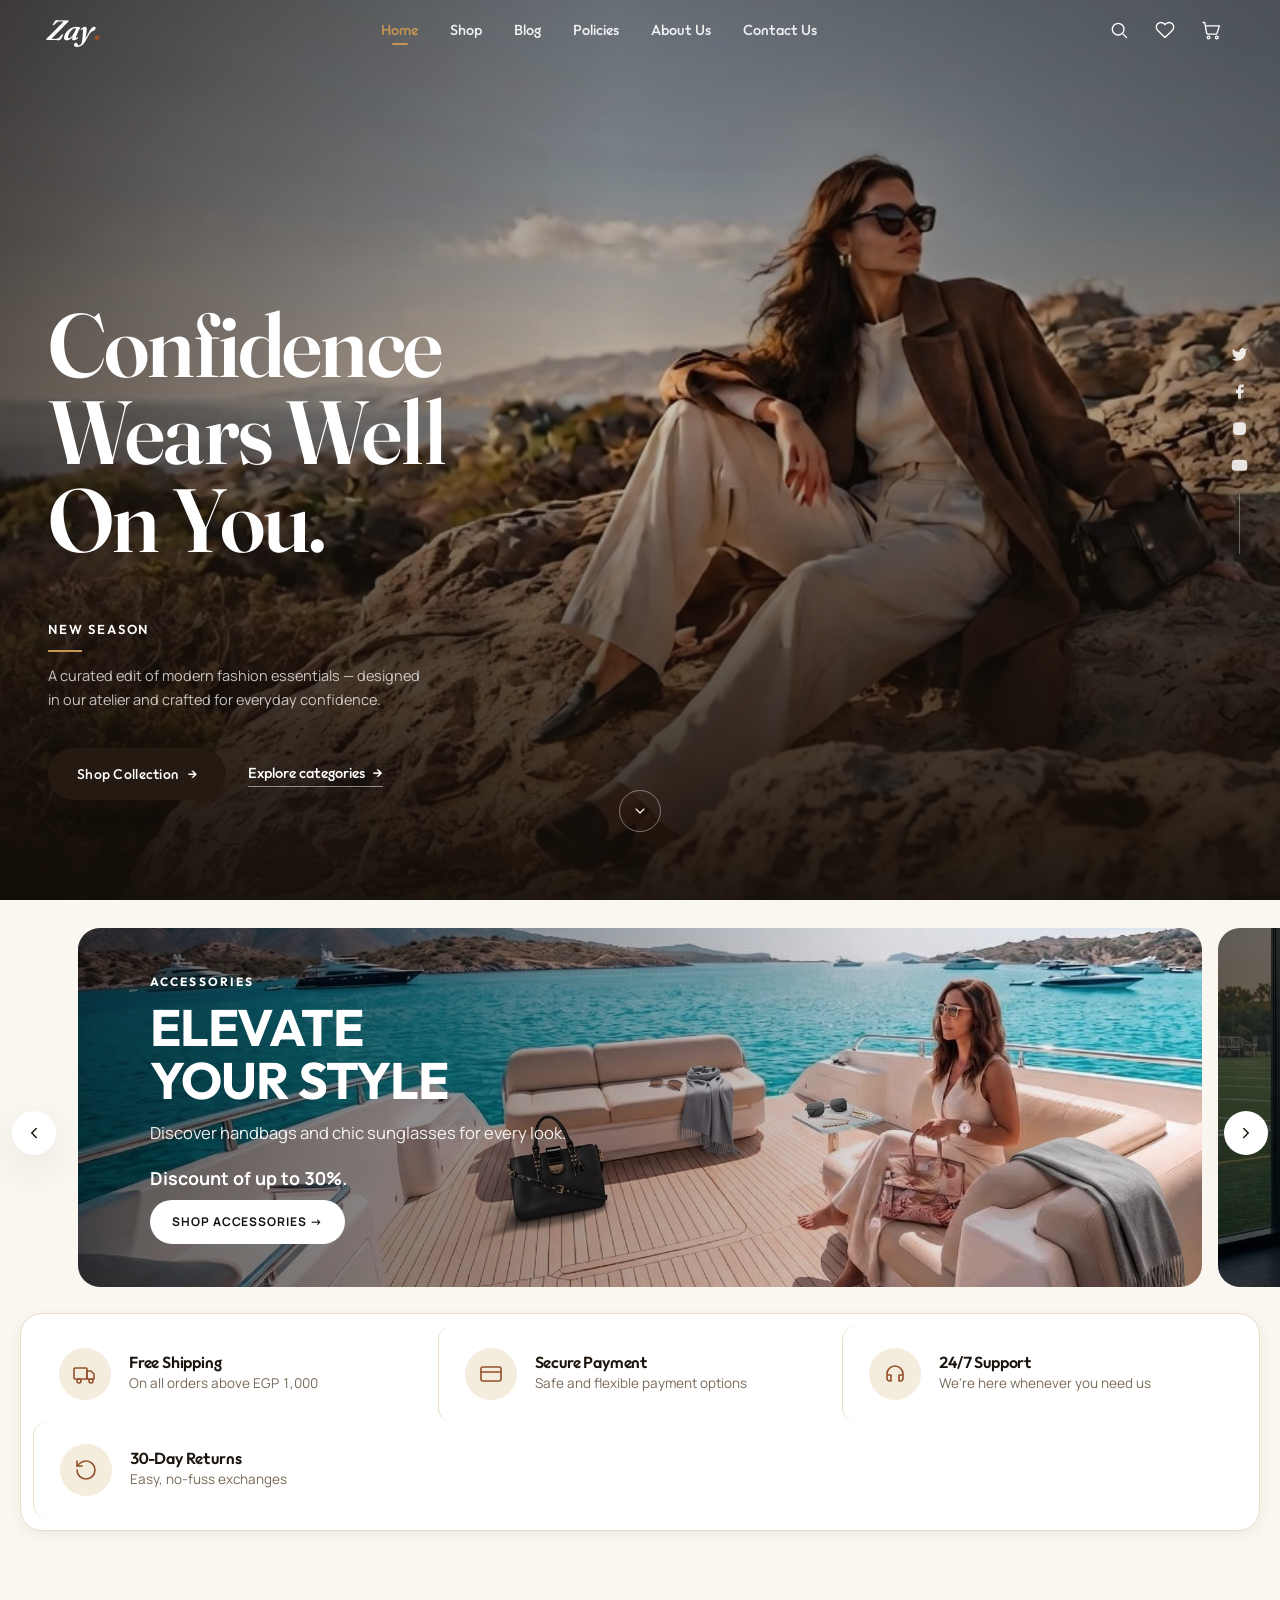
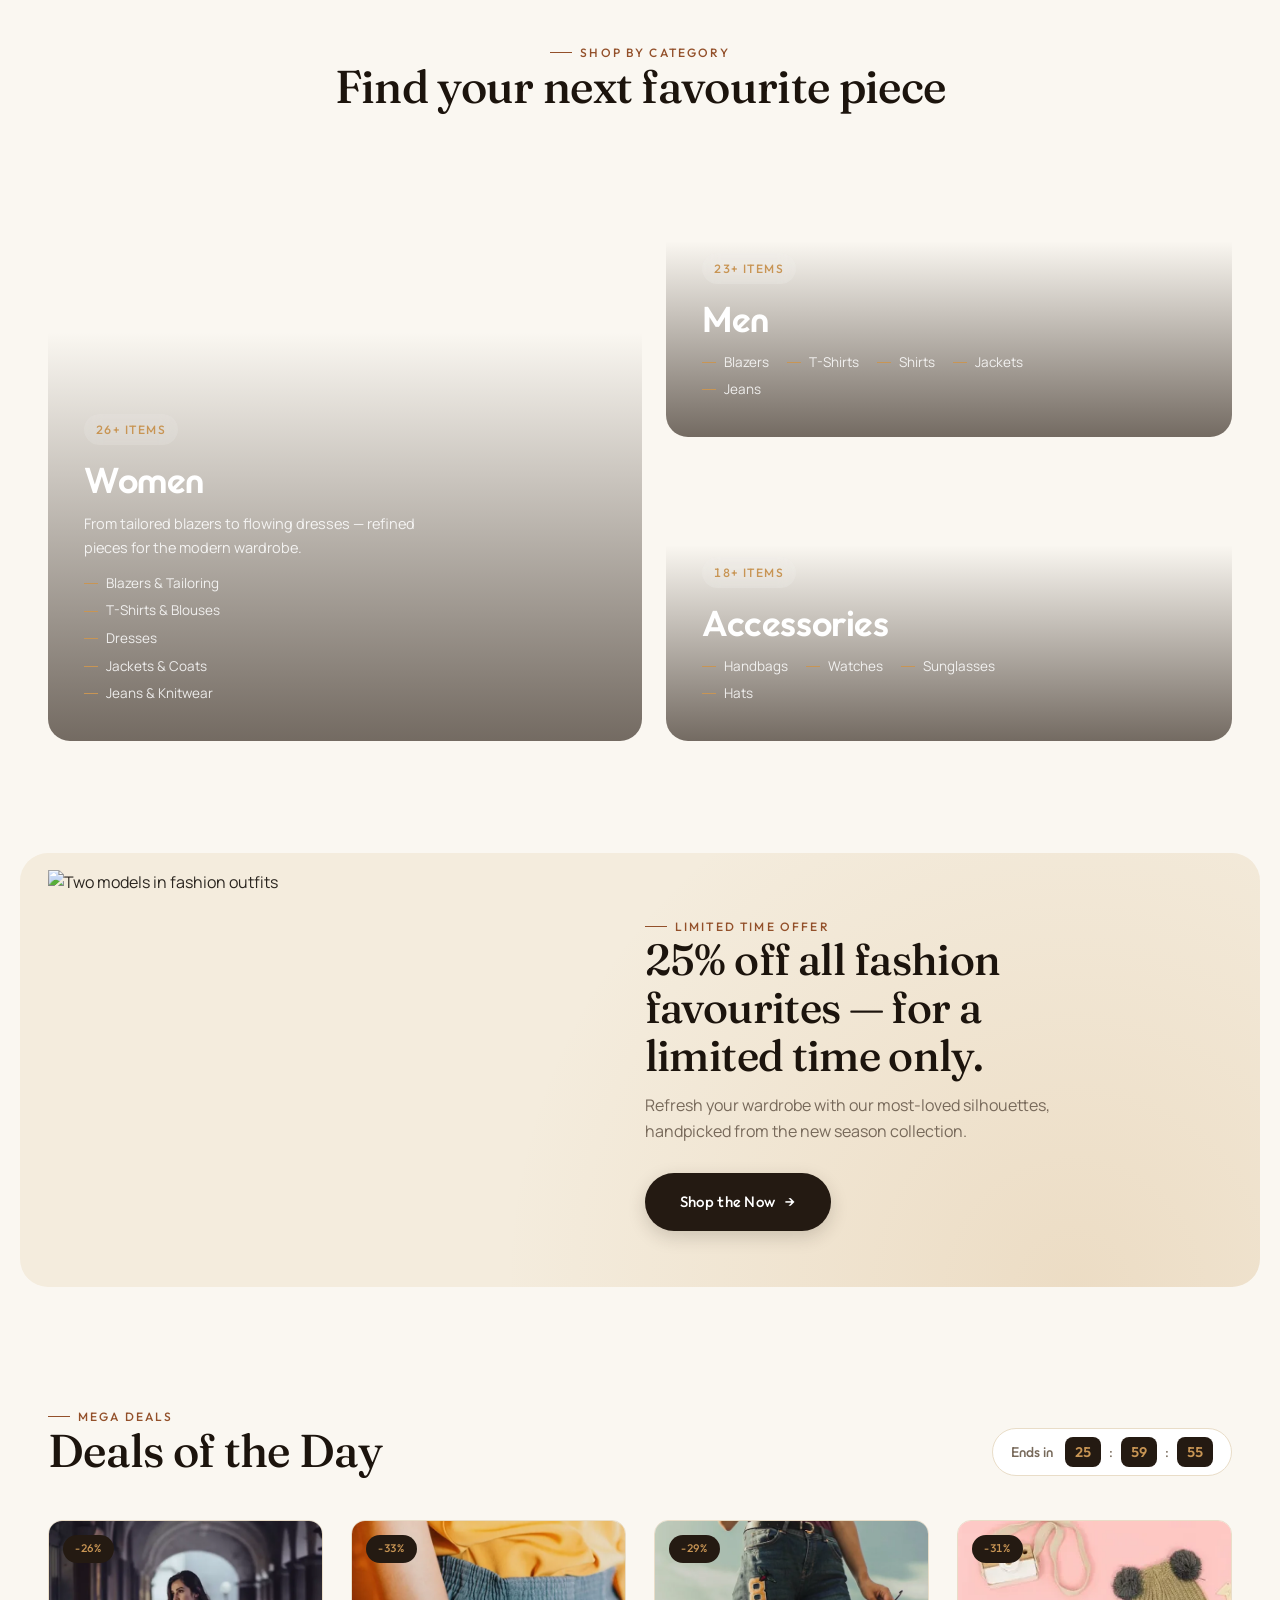
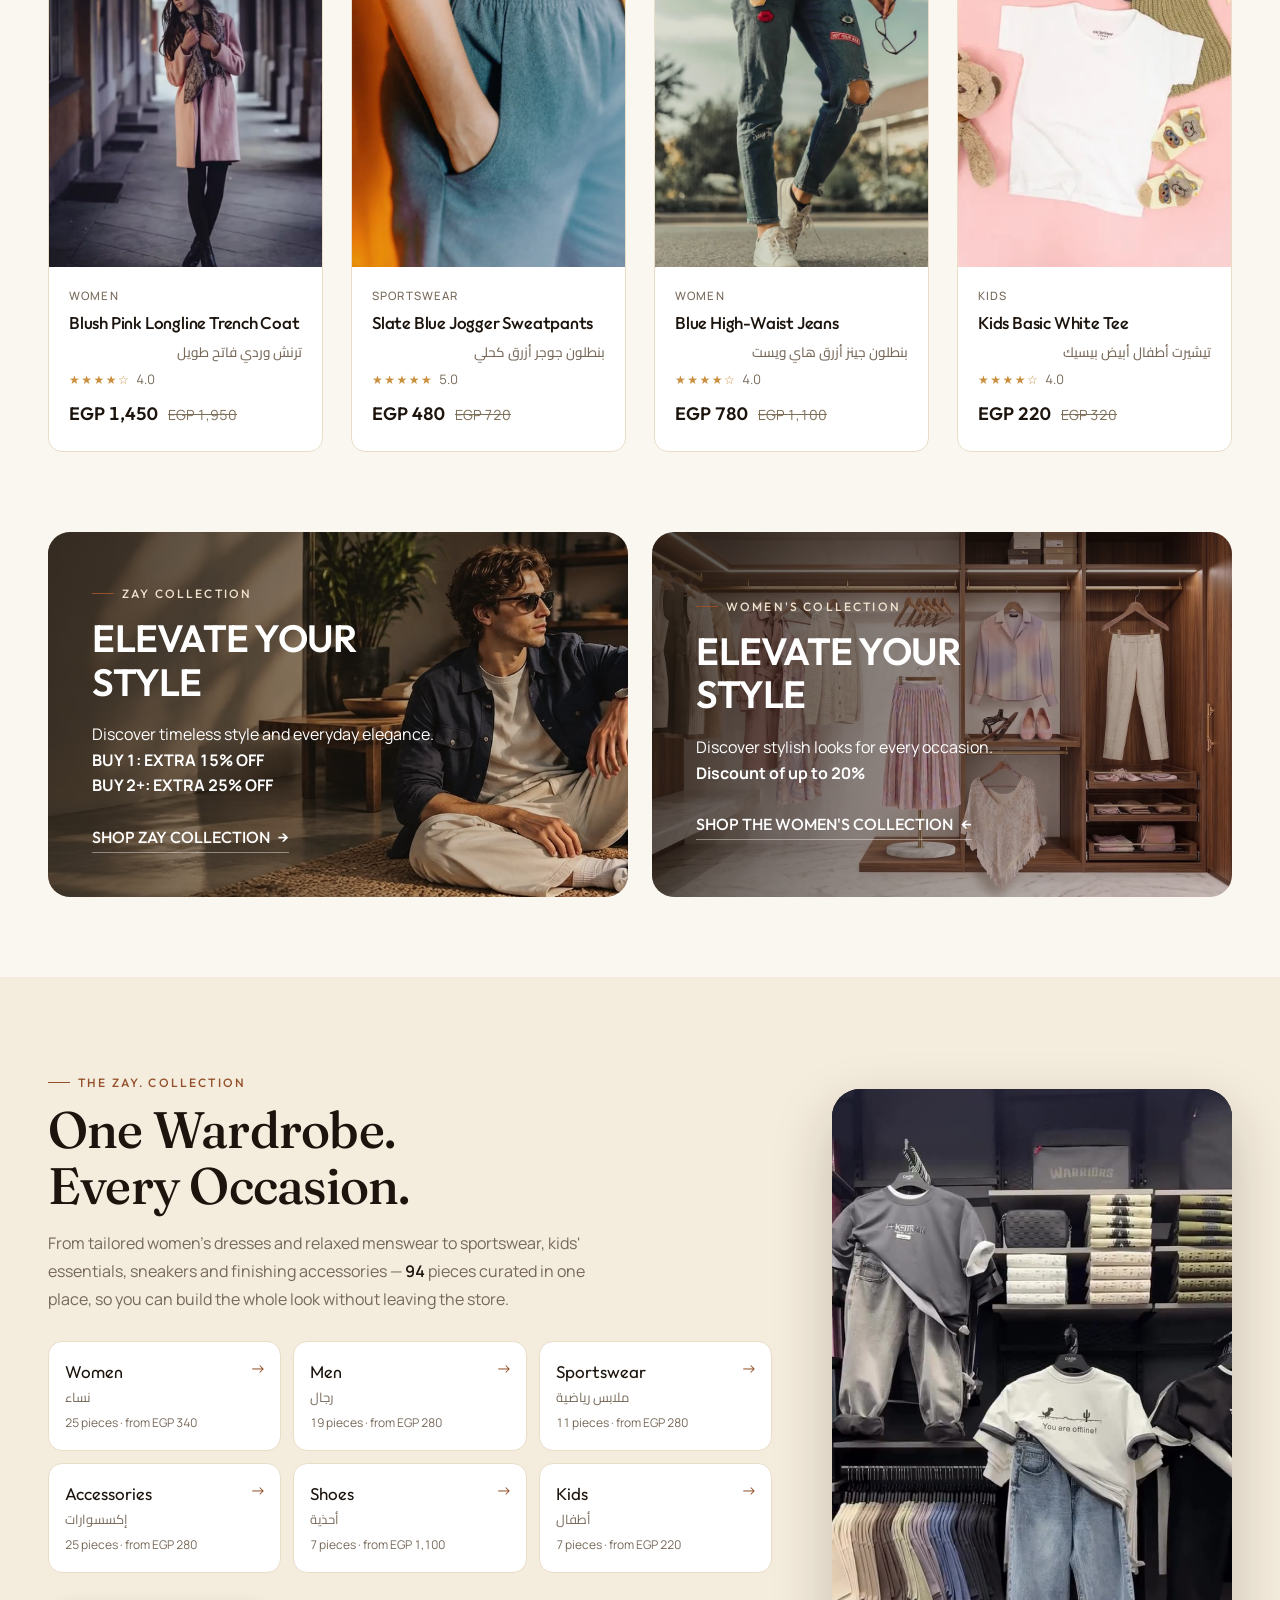
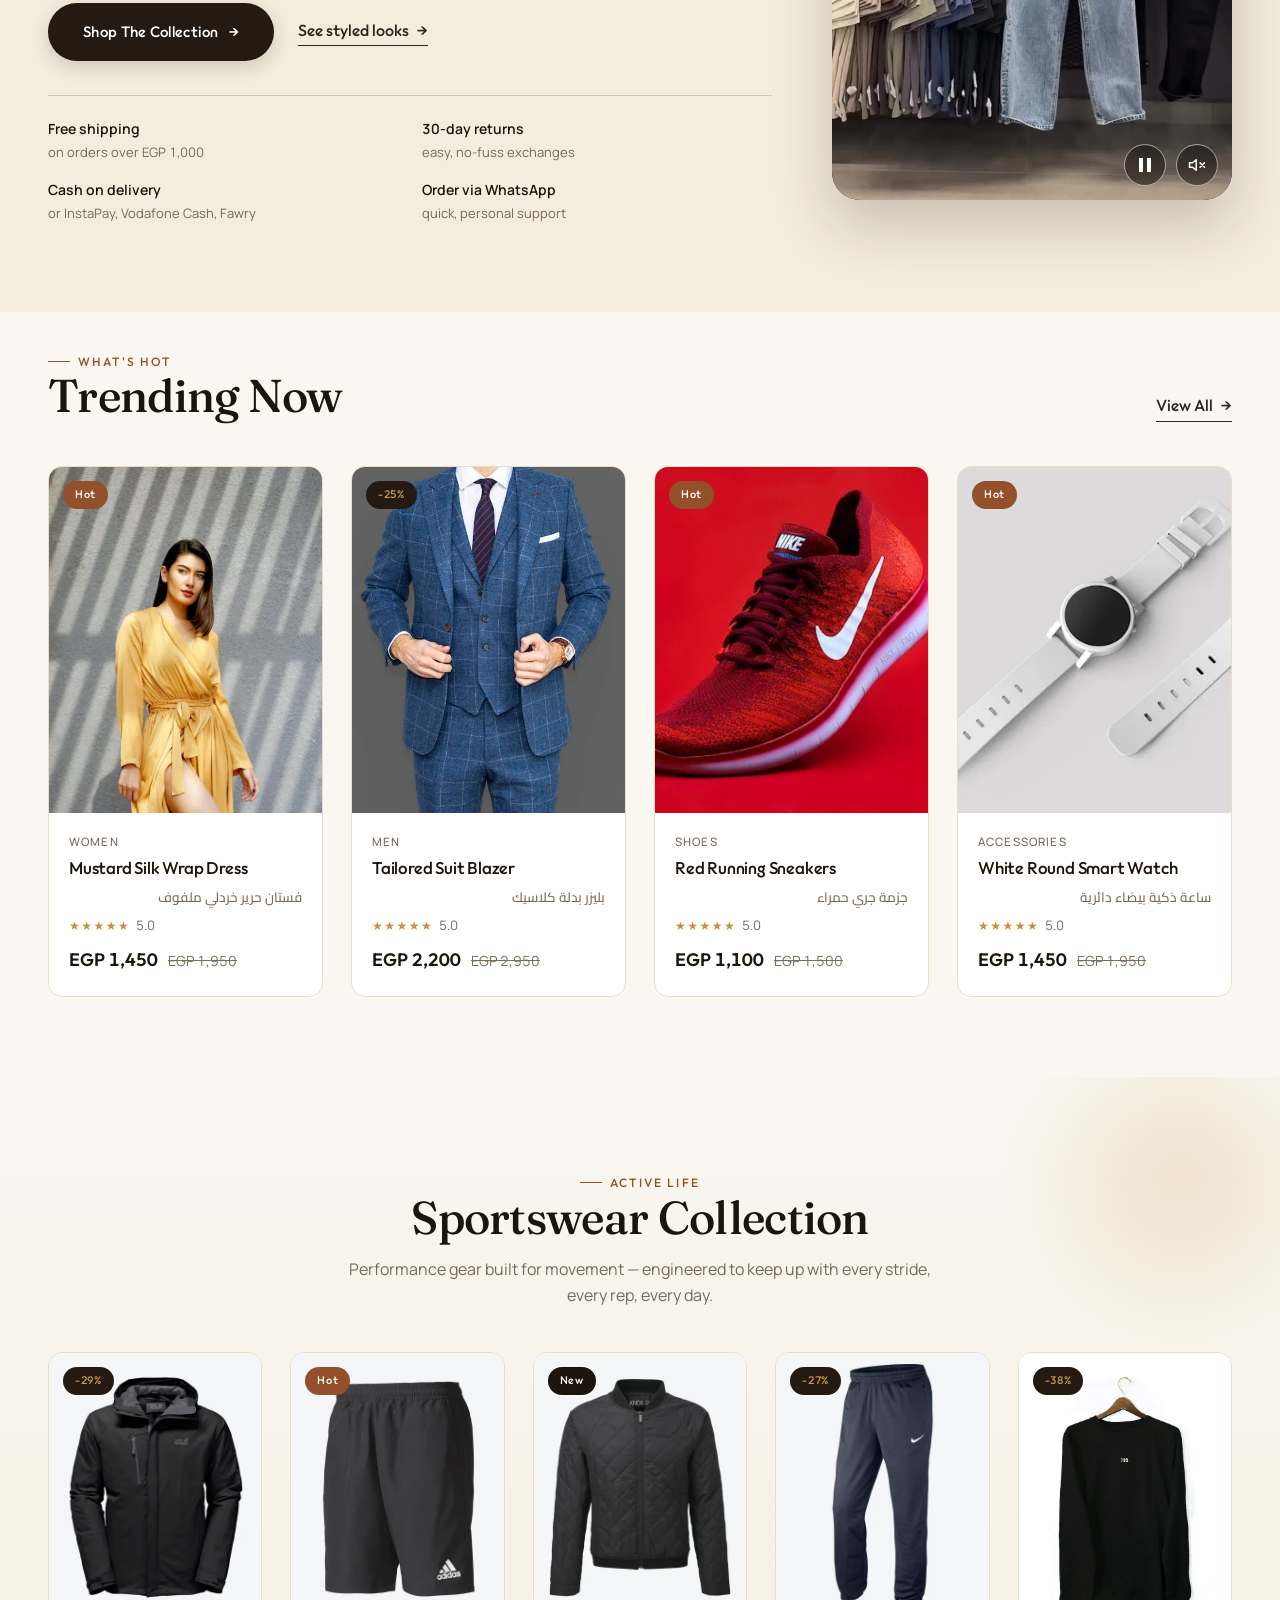
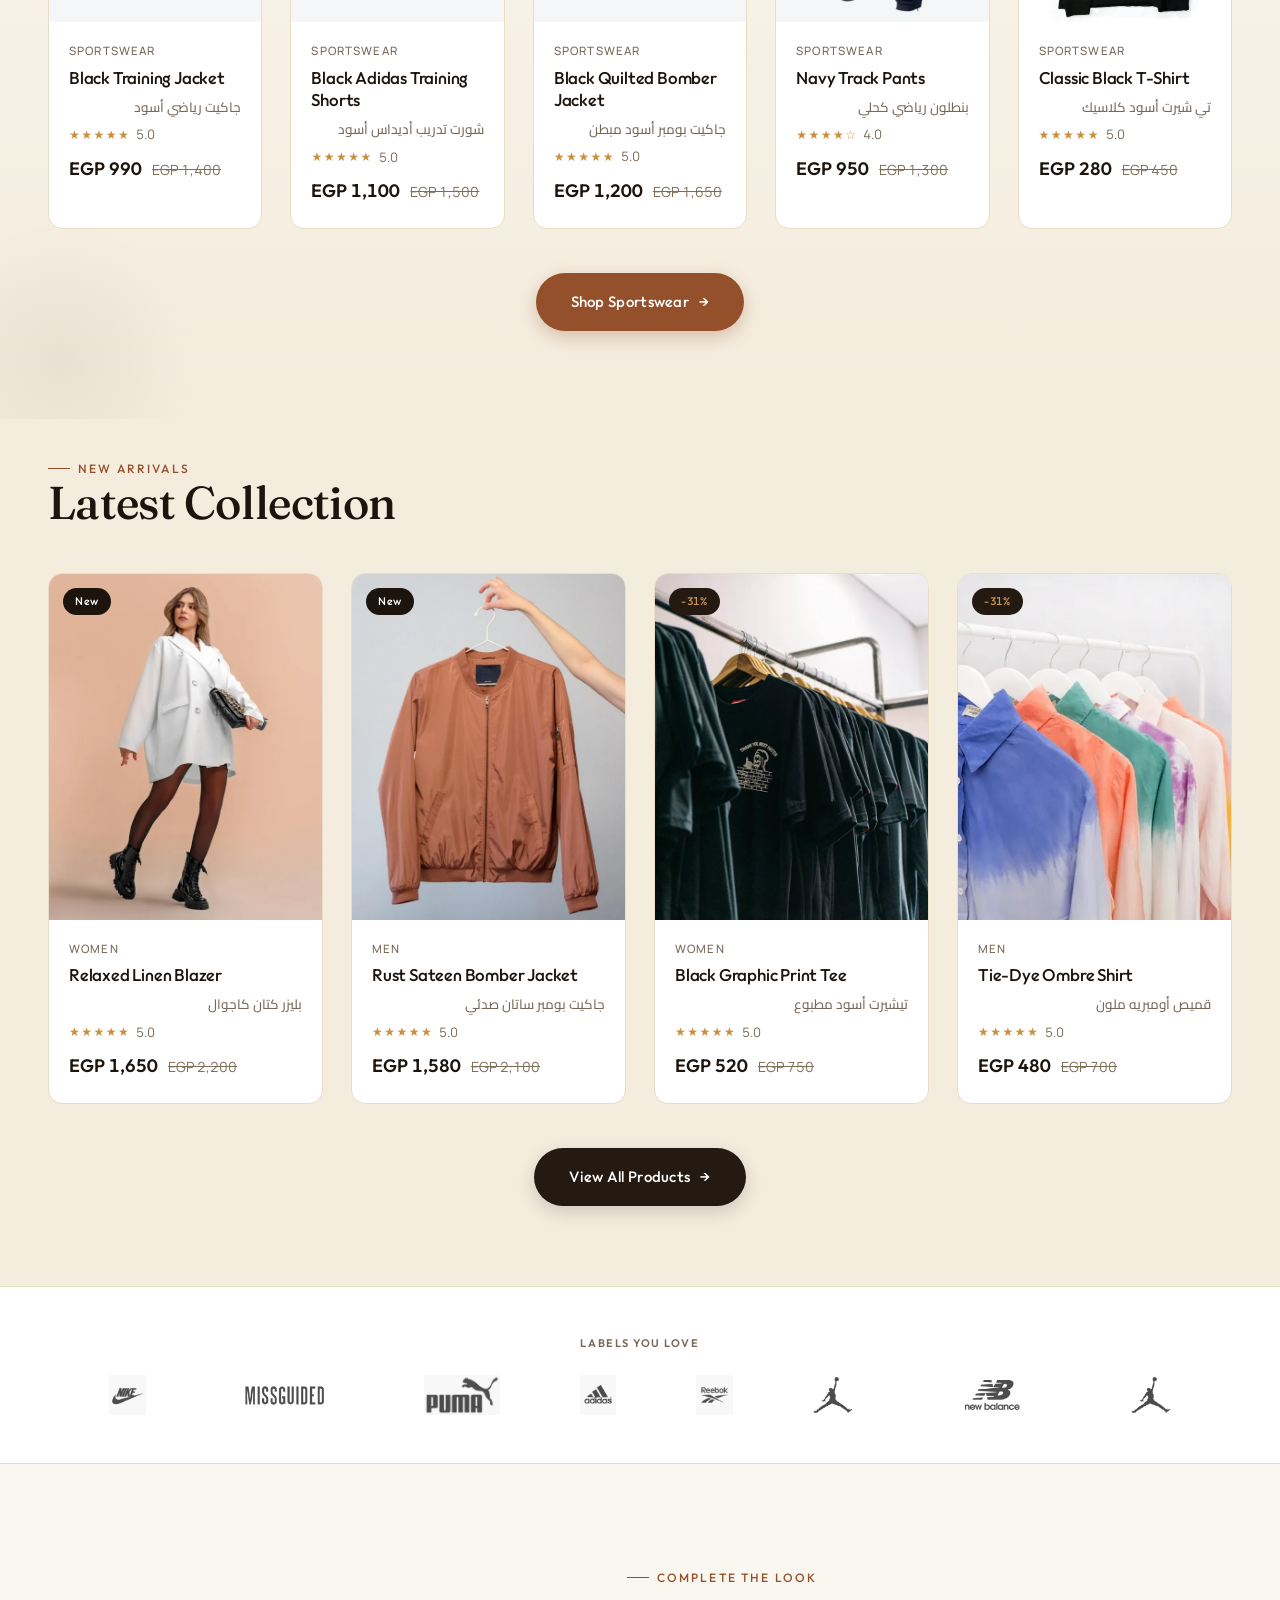
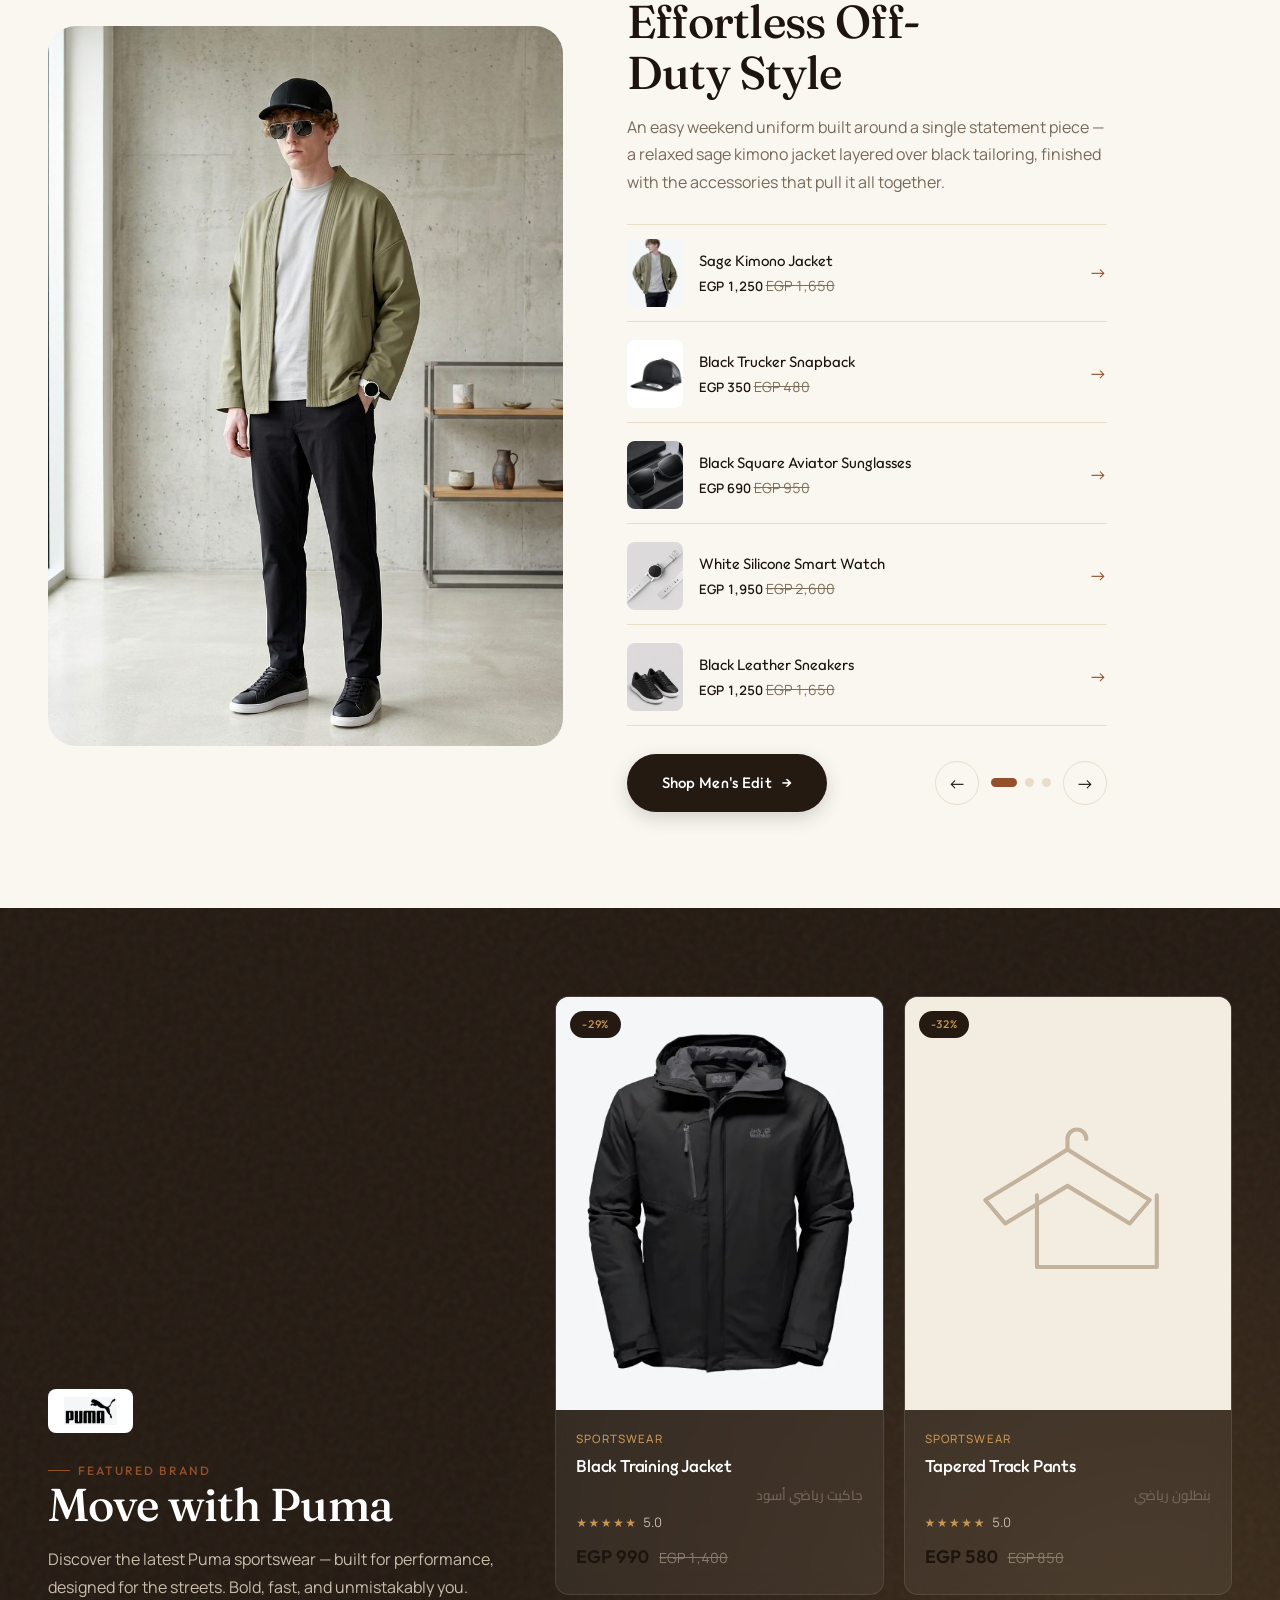
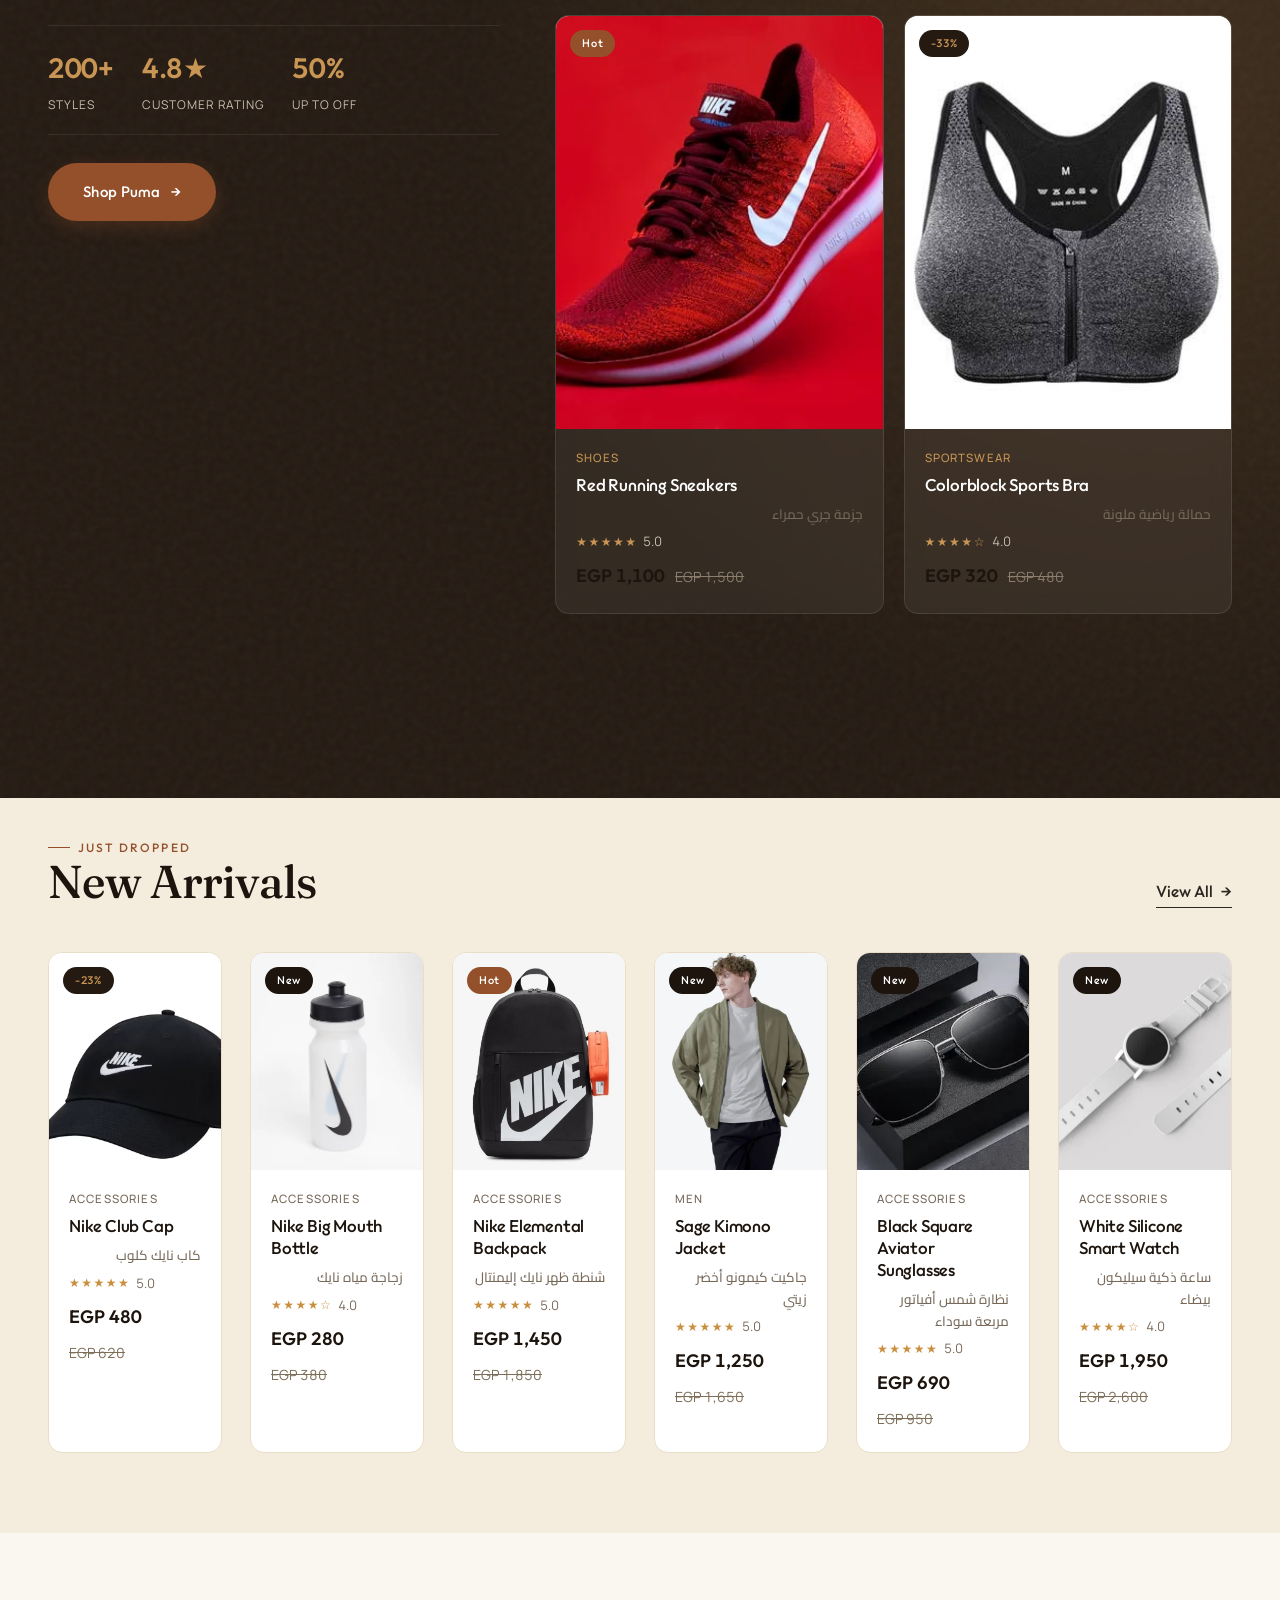
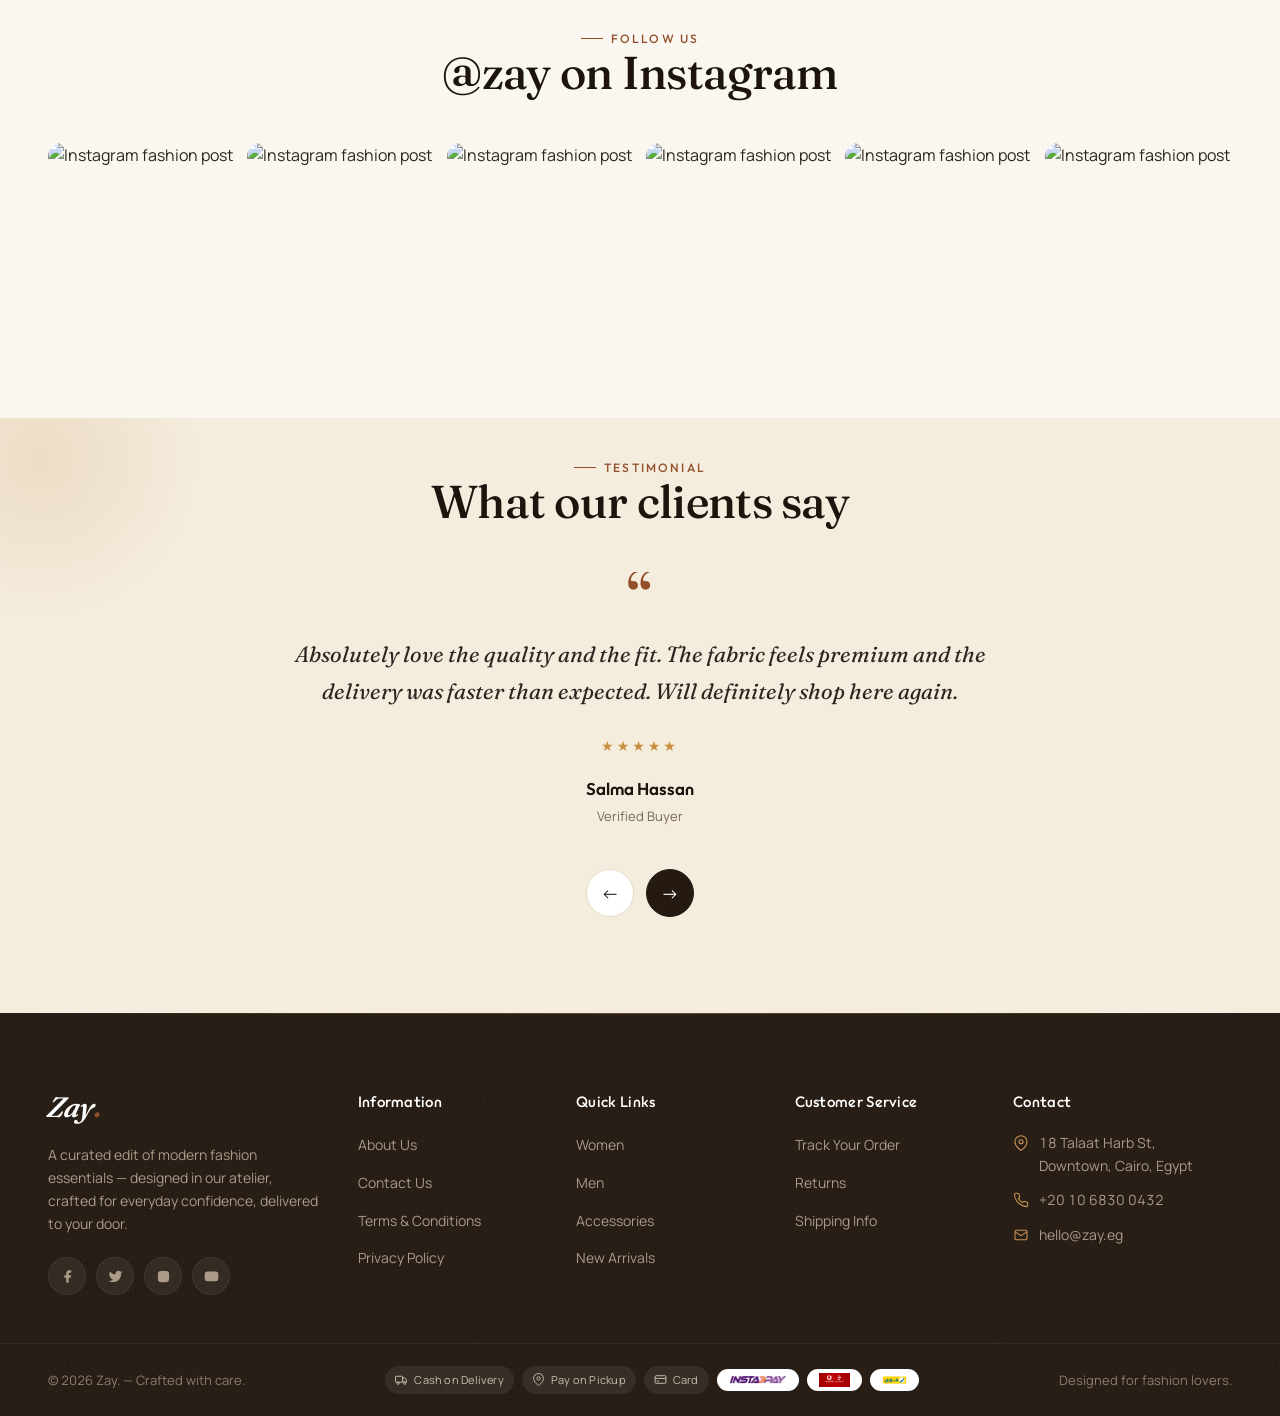
==== commit 35448ac3: "Add files via upload" ====
--- a/index.html
+++ b/index.html
@@ -354,29 +354,69 @@
 
 </section>
 
-    <!-- FEATURES -->
-    <section class="features">
-      <div class="container features__grid">
-        <article class="feature">
-          <span class="feature__icon" aria-hidden="true">
-            <svg viewBox="0 0 24 24"><rect x="1" y="6" width="13" height="11" rx="1"/><path d="M14 9h4l3 3v5h-7z"/><circle cx="6" cy="19" r="2"/><circle cx="18" cy="19" r="2"/></svg>
-          </span>
-          <div><h3 class="feature__title">Free Shipping</h3><p class="feature__text">On all orders above EGP 1,000</p></div>
-        </article>
-        <article class="feature">
-          <span class="feature__icon" aria-hidden="true">
-            <svg viewBox="0 0 24 24"><rect x="2" y="5" width="20" height="14" rx="2"/><line x1="2" y1="10" x2="22" y2="10"/></svg>
-          </span>
-          <div><h3 class="feature__title">Flexible Payment</h3><p class="feature__text">Multiple secure payment options</p></div>
-        </article>
-        <article class="feature">
-          <span class="feature__icon" aria-hidden="true">
-            <svg viewBox="0 0 24 24"><path d="M4 12a8 8 0 0 1 16 0v4a3 3 0 0 1-3 3h-1v-6h4M4 13v3a3 3 0 0 0 3 3h1v-6H4"/></svg>
-          </span>
-          <div><h3 class="feature__title">24/7 Support</h3><p class="feature__text">We support online all days</p></div>
-        </article>
-      </div>
-    </section>
+<!-- FEATURES -->
+<section class="features">
+  <div class="container features__grid">
+
+    <!-- Free Shipping -->
+    <article class="feature">
+      <span class="feature__icon" aria-hidden="true">
+        <svg viewBox="0 0 24 24">
+          <rect x="1" y="6" width="13" height="11" rx="1"/>
+          <path d="M14 9h4l3 3v5h-7z"/>
+          <circle cx="6" cy="19" r="2"/>
+          <circle cx="18" cy="19" r="2"/>
+        </svg>
+      </span>
+      <div>
+        <h3 class="feature__title">Free Shipping</h3>
+        <p class="feature__text">On all orders above EGP 1,000</p>
+      </div>
+    </article>
+
+    <!-- Secure Payment -->
+    <article class="feature">
+      <span class="feature__icon" aria-hidden="true">
+        <svg viewBox="0 0 24 24">
+          <rect x="2" y="5" width="20" height="14" rx="2"/>
+          <line x1="2" y1="10" x2="22" y2="10"/>
+        </svg>
+      </span>
+      <div>
+        <h3 class="feature__title">Secure Payment</h3>
+        <p class="feature__text">Safe and flexible payment options</p>
+      </div>
+    </article>
+
+    <!-- 24/7 Support -->
+    <article class="feature">
+      <span class="feature__icon" aria-hidden="true">
+        <svg viewBox="0 0 24 24">
+          <path d="M4 12a8 8 0 0 1 16 0v4a3 3 0 0 1-3 3h-1v-6h4
+                   M4 13v3a3 3 0 0 0 3 3h1v-6H4"/>
+        </svg>
+      </span>
+      <div>
+        <h3 class="feature__title">24/7 Support</h3>
+        <p class="feature__text">We're here whenever you need us</p>
+      </div>
+    </article>
+
+    <!-- 30-Day Returns -->
+    <article class="feature">
+      <span class="feature__icon" aria-hidden="true">
+       <svg xmlns="http://www.w3.org/2000/svg" width="26" height="26" viewBox="0 0 24 24" fill="none" stroke="currentColor" stroke-width="2" stroke-linecap="round" stroke-linejoin="round"><path d="M3 12a9 9 0 1 0 9-9 9.75 9.75 0 0 0-6.74 2.74L3 8"></path><path d="M3 3v5h5"></path></svg>
+      </span>
+      <div>
+        <h3 class="feature__title">30-Day Returns</h3>
+        <p class="feature__text">Easy, no-fuss exchanges</p>
+      </div>
+    </article>
+
+   
+
+  </div>
+</section>
 
     <!-- CATEGORIES -->
     <section class="categories" id="categories">
--- a/style.min.css
+++ b/style.min.css
@@ -1 +1,3951 @@
-:root{--primary:#93502a;--primary-600:#7a4020;--primary-700:#5f3018;--secondary:#241a12;--accent:#c89554;--bg:#faf7f1;--bg-warm:#f4ecdd;--bg-sand:#ecdfc9;--surface:#ffffff;--surface-2:#f8f3ea;--ink:#1c140d;--text:#2b2620;--muted:#77695a;--muted-2:#7d6e58;--line:#e9ddc8;--line-2:#d8c6a8;--star:#c98f3e;--radius-xs:4px;--radius-sm:8px;--radius:14px;--radius-lg:22px;--radius-xl:28px;--pill:999px;--space-1:4px;--space-2:8px;--space-3:12px;--space-4:16px;--space-5:20px;--space-6:24px;--space-8:32px;--space-10:40px;--space-12:48px;--space-16:64px;--space-20:80px;--space-24:96px;--shadow-xs:0 1px 2px rgba(43,31,21,.04);--shadow-sm:0 4px 14px rgba(43,31,21,.06);--shadow:0 14px 38px rgba(43,31,21,.09);--shadow-lg:0 26px 60px rgba(43,31,21,.14);--shadow-inset:inset 0 0 0 1px rgba(43,31,21,.04);--ease:cubic-bezier(.22,.61,.36,1);--ease-out:cubic-bezier(.16,1,.3,1);--t-fast:.18s var(--ease);--t:.32s var(--ease);--t-slow:.55s var(--ease-out);--font-serif:'Fraunces',Georgia,'Times New Roman',serif;--font-display:'Outfit',system-ui,-apple-system,'Segoe UI',sans-serif;--font-body:'Manrope',system-ui,-apple-system,'Segoe UI',sans-serif;--font-arabic:'Cairo','Segoe UI',Tahoma,sans-serif;--container:1240px}*,::after,::before{box-sizing:border-box;margin:0;padding:0}html{scroll-behavior:smooth}body{max-width:100%;font-family:var(--font-body);color:var(--text);background:var(--bg);line-height:1.6;-webkit-font-smoothing:antialiased;-moz-osx-font-smoothing:grayscale;text-rendering:optimizeLegibility;font-feature-settings:'cv11','ss01','ss03';font-variant-numeric:tabular-nums}img,svg{display:block;max-width:100%;height:auto}a{color:inherit;text-decoration:none}ol,ul{list-style:none}button{font-family:inherit;cursor:pointer;border:none;background:0 0;color:inherit}input,select,textarea{font-family:inherit;color:inherit}h1,h2,h3,h4,h5{font-family:var(--font-display);font-weight:600;line-height:1.15;color:var(--ink);letter-spacing:-.012em}h1,h2{font-family:var(--font-serif);font-weight:500;text-wrap:balance}h1{font-size:clamp(40px, 6vw, 74px);letter-spacing:-.02em;line-height:1.03}h2{font-size:clamp(30px, 3.6vw, 46px);letter-spacing:-.015em;line-height:1.1}h3{font-size:20px}p{text-wrap:pretty}::selection{background:var(--primary);color:#fff}:focus-visible{outline:2px solid var(--primary);outline-offset:2px;border-radius:4px}.container{width:100%;max-width:var(--container);margin:0 auto;padding:0 28px}.eyebrow{display:inline-flex;align-items:center;gap:8px;font-family:var(--font-display);font-size:12px;font-weight:500;letter-spacing:.18em;text-transform:uppercase;color:var(--primary)}.eyebrow::before{content:'';width:22px;height:1px;background:var(--primary);display:inline-block}.section-title{font-weight:500}.section-head{margin-bottom:44px}.section-head--center{text-align:center}.section-head--center .eyebrow{justify-content:center}.section-head--center .section-title{max-width:720px;margin-inline:auto}.section-head--row{display:flex;align-items:flex-end;justify-content:space-between;gap:24px;flex-wrap:wrap}.section-sub{color:var(--muted);max-width:620px;margin:14px auto 0}.center-cta{display:flex;justify-content:center;margin-top:44px}.btn{display:inline-flex;align-items:center;justify-content:center;gap:10px;font-family:var(--font-display);font-weight:500;font-size:14px;letter-spacing:.02em;padding:14px 28px;border-radius:var(--pill);transition:transform var(--t-fast),background-color var(--t-fast),color var(--t-fast),box-shadow var(--t-fast);white-space:nowrap;border:1px solid transparent}.btn--primary{background:var(--secondary);color:#fff;box-shadow:0 6px 18px rgba(43,31,21,.18)}.btn--primary:hover{background:var(--primary-700);transform:translateY(-2px);box-shadow:0 14px 28px rgba(43,31,21,.24)}.btn--gold{background:var(--primary);color:#fff;box-shadow:0 6px 18px rgba(147,80,42,.3)}.btn--gold:hover{background:var(--primary-600);transform:translateY(-2px);box-shadow:0 14px 28px rgba(147,80,42,.36)}.btn--ghost{background:0 0;color:var(--text);border-color:var(--line-2)}.btn--ghost:hover{background:var(--surface-2);border-color:var(--primary);color:var(--primary)}.btn--light{background:#fff;color:var(--ink);border-color:var(--line)}.btn--light:hover{background:var(--surface-2)}.btn--whatsapp{background:#25d366;color:#fff;box-shadow:0 6px 18px rgba(37,211,102,.32)}.btn--whatsapp:hover{background:#1ebe59;transform:translateY(-2px);box-shadow:0 14px 28px rgba(37,211,102,.4)}.btn--whatsapp svg{width:18px;height:18px;flex-shrink:0}.order-success__icon--whatsapp{color:#25d366}.btn--lg{padding:16px 34px;font-size:15px}.btn:active{transform:translateY(0) scale(.97)}.btn__arrow{transition:transform var(--t-fast);display:inline-block}.btn:hover .btn__arrow{transform:translateX(5px)}.link-arrow{display:inline-flex;align-items:center;gap:8px;font-family:var(--font-display);font-weight:500;color:var(--text);transition:color var(--t-fast);border-bottom:1px solid currentColor;padding-bottom:2px}.link-arrow span{transition:transform var(--t-fast);display:inline-block}.link-arrow:hover{color:var(--primary)}.link-arrow:hover span{transform:translateX(5px)}.reveal{opacity:0;transform:translateY(28px);transition:opacity .8s var(--ease-out),transform .8s var(--ease-out)}.reveal.is-visible{opacity:1;transform:none}.reveal[data-delay="1"]{transition-delay:.08s}.reveal[data-delay="2"]{transition-delay:.16s}.reveal[data-delay="3"]{transition-delay:.24s}.reveal[data-delay="4"]{transition-delay:.32s}.reveal[data-delay="5"]{transition-delay:.40s}.reveal[data-delay="6"]{transition-delay:.48s}@media (prefers-reduced-motion:reduce){.reveal{opacity:1;transform:none;transition:none}html{scroll-behavior:auto}*{animation:none!important;transition-duration:0s!important}}#siteTop{display:contents}.header{position:sticky;top:0;z-index:100;background:rgba(251,248,243,.85);backdrop-filter:saturate(160%) blur(14px);-webkit-backdrop-filter:saturate(160%) blur(14px);border-bottom:1px solid transparent;transition:background-color var(--t),border-color var(--t-fast),box-shadow var(--t-fast)}.header.is-scrolled{border-color:var(--line);box-shadow:0 8px 30px rgba(43,31,21,.04)}body[data-page=home] .header:not(.is-scrolled){background:0 0;backdrop-filter:none;-webkit-backdrop-filter:none;border-bottom-color:transparent}body[data-page=home] .header:not(.is-scrolled) .logo__text{color:#fff}body[data-page=home] .header:not(.is-scrolled) .nav__link{color:rgba(255,255,255,.9)}body[data-page=home] .header:not(.is-scrolled) .nav__link.is-active,body[data-page=home] .header:not(.is-scrolled) .nav__link:hover{color:var(--accent)}body[data-page=home] .header:not(.is-scrolled) .nav__link::after{background:var(--accent)}body[data-page=home] .header:not(.is-scrolled) .icon-btn{color:#fff}body[data-page=home] .header:not(.is-scrolled) .icon-btn:hover{background:rgba(255,255,255,.16);color:var(--accent)}body[data-page=home] .header:not(.is-scrolled) .nav-toggle span{background:#fff}.header__inner{display:flex;align-items:center;gap:32px;min-height:60px}.logo{display:inline-flex;align-items:center;flex-shrink:0;text-decoration:none}.logo__text{display:inline-block;font-family:var(--font-serif);font-size:28px;font-weight:600;font-style:italic;letter-spacing:-.04em;line-height:1;transform:skewX(-10deg);color:var(--secondary);transition:transform .3s,letter-spacing .3s,opacity .3s}.logo__dot{color:var(--primary);font-style:normal;margin-left:1px}.logo:hover .logo__text{transform:skewX(-10deg) translateX(2px);letter-spacing:-.02em;opacity:.9}.logo--light .logo__text{color:#fff}.nav{margin-inline:auto}.nav__list{display:flex;gap:4px}.nav__link{position:relative;font-family:var(--font-display);font-weight:500;font-size:14.5px;color:var(--text);padding:10px 14px;border-radius:var(--pill);transition:color var(--t-fast),background var(--t-fast)}.nav__link::after{content:'';position:absolute;left:50%;bottom:4px;height:2px;width:0;background:var(--primary);border-radius:2px;transition:width var(--t-fast);transform:translateX(-50%)}.nav__link.is-active,.nav__link:hover{color:var(--primary)}.nav__link.is-active::after,.nav__link:hover::after{width:16px}.header__actions{display:flex;align-items:center;gap:4px}.icon-btn{position:relative;display:grid;place-items:center;width:42px;height:42px;border-radius:50%;color:var(--text);transition:var(--t-fast)}.icon-btn svg{width:20px;height:20px;fill:none;stroke:currentColor;stroke-width:1.6;stroke-linecap:round;stroke-linejoin:round}.icon-btn:hover{background:var(--surface-2);color:var(--primary)}.cart-badge{position:absolute;top:4px;right:4px;min-width:18px;height:18px;padding:0 5px;border-radius:9px;background:var(--primary);color:#fff;font-size:10px;font-weight:700;display:grid;place-items:center;border:2px solid var(--bg)}.nav-backdrop,.nav__head{display:none}.nav-toggle{display:none;flex-direction:column;gap:5px;width:42px;height:42px;align-items:center;justify-content:center;right:10%;position:absolute}.nav-toggle span{width:22px;height:1.8px;background:var(--text);border-radius:2px;transition:var(--t-fast)}.nav-toggle.is-open span:first-child{transform:translateY(7px) rotate(45deg)}.nav-toggle.is-open span:nth-child(2){opacity:0}.nav-toggle.is-open span:nth-child(3){transform:translateY(-7px) rotate(-45deg)}.mobile-tabbar{display:none;position:fixed;left:14px;right:14px;bottom:calc(14px + env(safe-area-inset-bottom));z-index:95;align-items:center;justify-content:space-between;background:var(--surface);border-radius:24px;box-shadow:0 16px 36px rgba(43,31,21,.18),0 2px 8px rgba(43,31,21,.06);padding:8px 6px}.mobile-tabbar__item{flex:1;display:flex;flex-direction:column;align-items:center;gap:2px;padding:4px 2px;border:none;background:0 0;color:var(--muted);font-family:var(--font-display);font-size:10.5px;font-weight:500;transition:color var(--t-fast)}.mobile-tabbar__icon{position:relative;width:38px;height:38px;display:grid;place-items:center;border-radius:50%;transition:background var(--t-fast),color var(--t-fast),transform var(--t-fast)}.mobile-tabbar__icon svg{width:20px;height:20px;fill:none;stroke:currentColor;stroke-width:1.7}.mobile-tabbar__icon .cart-badge{top:-1px;right:-3px;min-width:16px;height:16px;font-size:9px;border-color:var(--surface)}.mobile-tabbar__item.is-active{color:var(--primary)}.mobile-tabbar__item.is-active .mobile-tabbar__icon{background:var(--primary);color:#fff;transform:translateY(-3px);box-shadow:0 8px 16px rgba(147,80,42,.35)}.hero{position:relative;z-index:1;display:flex;flex-direction:column;justify-content:flex-end;min-height:100svh;margin-top:calc(-1 * var(--header-stack-h,78px));background-color:var(--secondary);background-size:cover;background-position:center 22%;overflow:hidden}.hero__scrim{position:absolute;inset:0;z-index:0;background:linear-gradient(to top,rgba(20,14,9,.94) 0,rgba(20,14,9,.6) 30%,rgba(20,14,9,.12) 56%,rgba(20,14,9,.4) 100%),linear-gradient(to right,rgba(20,14,9,.6) 0,rgba(20,14,9,.05) 48%,rgba(20,14,9,.3) 100%)}.hero__inner{position:relative;z-index:1;padding:200px 28px 100px}.hero__content{max-width:600px}.hero .eyebrow{color:var(--accent);margin-bottom:24px}.hero .eyebrow::before{background:var(--accent)}.hero__title{margin-bottom:32px;font-size:clamp(48px, 7vw, 92px);font-weight:600;line-height:.98;letter-spacing:-.02em;color:#fff}.hero__sub{max-width:380px;margin-bottom:36px;padding-top:20px}.hero__sub-label{position:relative;display:inline-block;margin-bottom:12px;padding-bottom:12px;font-family:var(--font-display);font-weight:600;font-size:13px;letter-spacing:.14em;text-transform:uppercase;color:#fff}.hero__sub-label::after{content:'';position:absolute;left:0;bottom:0;width:34px;height:2px;background:var(--accent)}.hero__sub-text{color:rgba(255,255,255,.74);font-size:14.5px;line-height:1.65}.hero__ctas{display:flex;gap:22px;flex-wrap:wrap;align-items:center}.hero__ctas .link-arrow{font-size:14.5px;color:#fff;border-color:rgba(255,255,255,.5)}.hero__ctas .link-arrow:hover{color:var(--accent);border-color:var(--accent)}.hero__social{position:absolute;z-index:1;right:32px;top:50%;transform:translateY(-50%);display:flex;flex-direction:column;align-items:center;gap:20px}.hero__social::after{content:'';width:1px;height:60px;background:rgba(255,255,255,.32)}.hero__social a{color:#fff;opacity:.85;transition:var(--t-fast);line-height:0}.hero__social a:hover{opacity:1;color:var(--accent);transform:translateY(-2px)}.hero__social svg{width:17px;height:17px;fill:currentColor}.hero__scroll{position:absolute;z-index:1;left:50%;bottom:68px;transform:translateX(-50%);display:grid;place-items:center;width:42px;height:42px;border:1px solid rgba(255,255,255,.4);border-radius:50%;color:#fff;animation:2.2s ease-in-out infinite heroScrollCue}.hero__scroll:hover{border-color:var(--accent);color:var(--accent)}.hero__scroll svg{width:16px;height:16px;fill:none;stroke:currentColor;stroke-width:1.6;stroke-linecap:round;stroke-linejoin:round}@keyframes heroScrollCue{0%,100%{transform:translateX(-50%) translateY(0)}50%{transform:translateX(-50%) translateY(7px)}}@media (prefers-reduced-motion:reduce){.hero__scroll{animation:none}}.promo-slider{position:relative;padding:28px 0;background:var(--bg)}.promo-slider__viewport{max-width:1360px;margin:0 auto;padding:0 70px 25px;overflow:hidden;direction:ltr}.promo-slider__track{display:flex;flex-direction:row;flex-wrap:nowrap;width:100%;direction:ltr;transition:transform .5s cubic-bezier(.65, 0, .35, 1);will-change:transform;overflow:visible}.promo-slider__slide{position:relative;flex:0 0 100%;min-width:100%;width:100%;aspect-ratio:2000/630;padding:0 8px;overflow:hidden;box-sizing:border-box}.promo-slider__slide img{position:absolute;top:0;bottom:0;left:8px;right:8px;width:calc(100% - 16px);height:100%;display:block;object-fit:cover;object-position:center;border-radius:var(--radius-lg)}.promo-slider__overlay{position:absolute;top:0;bottom:0;left:8px;right:8px;z-index:1;border-radius:var(--radius-lg);background:linear-gradient(90deg,rgba(0,0,0,.62) 0,rgba(0,0,0,.42) 35%,rgba(0,0,0,.12) 72%,rgba(0,0,0,0) 100%);pointer-events:none}.promo-slider__content{position:absolute;top:50%;left:7%;transform:translateY(-50%);z-index:2;width:min(480px,44%);color:#fff}.promo-slider__eyebrow{margin:0 0 10px;font-family:var(--font-display);font-size:12px;font-weight:700;letter-spacing:.18em;text-transform:uppercase;color:#fff}.promo-slider__title{margin:0 0 12px;font-family:var(--font-display);font-size:clamp(28px, 4vw, 52px);font-weight:700;line-height:1.05;color:#fff}.promo-slider__description{margin:0 0 18px;max-width:440px;font-size:clamp(13px, 1.3vw, 17px);line-height:1.6;color:rgba(255,255,255,.92)}.promo-slider__offer{margin:0 0 8px;font-size:clamp(13px, 1.4vw, 18px);font-weight:700;line-height:1.5;color:#fff}.promo-slider__code{margin:0 0 20px;font-size:13px;color:rgba(255,255,255,.9)}.promo-slider__code strong{color:#fff;letter-spacing:.08em}.promo-slider__btn{display:inline-flex;align-items:center;justify-content:center;min-height:44px;padding:0 22px;background:#fff;color:#111;border-radius:var(--pill);font-size:12px;font-weight:700;letter-spacing:.08em;text-decoration:none;transition:transform .2s,background .2s,color .2s}.promo-slider__btn:hover{transform:translateY(-2px);background:var(--primary);color:#fff}.promo-slider__nav{position:absolute;top:50%;transform:translateY(-50%);width:44px;height:44px;border-radius:50%;background:var(--surface);color:var(--ink);display:grid;place-items:center;box-shadow:var(--shadow);transition:var(--t-fast);z-index:2}.promo-slider__nav:hover{background:var(--primary);color:#fff;transform:translateY(-50%) scale(1.05)}.promo-slider__nav--prev{left:12px}.promo-slider__nav--next{right:12px}.promo-slider__nav svg{width:18px;height:18px;fill:none;stroke:currentColor;stroke-width:2;stroke-linecap:round;stroke-linejoin:round;pointer-events:none}.promo-slider__dots{display:flex;align-items:center;justify-content:center;gap:8px;margin-top:18px;direction:ltr}.promo-slider__dots button{width:7px;height:7px;padding:0;border:0;border-radius:50%;background:var(--line-2);transition:var(--t-fast);cursor:pointer}.promo-slider__dots button.is-active{width:20px;background:var(--primary);border-radius:var(--pill)}@media (max-width:860px){.promo-slider__viewport{padding:0 48px}.promo-slider__content{left:6%;width:55%}.promo-slider__title{font-size:clamp(24px, 4vw, 38px)}.promo-slider__description{font-size:14px}.promo-slider__nav{width:40px;height:40px}.promo-slider__nav--prev{left:10px}.promo-slider__nav--next{right:10px}.promo-slider__nav svg{width:17px;height:17px}}@media (max-width:600px){.promo-slider{padding:18px 0}.promo-slider__viewport{padding:0 0 25px}.promo-slider__track{border-radius:0}.promo-slider__slide{aspect-ratio:2000/630;padding:0 5px;height:200px;border-radius:var(--radius-lg)}.promo-slider__slide img{left:5px;right:5px;width:calc(100% - 10px);border-radius:var(--radius-lg)}.promo-slider__overlay{left:5px;right:5px;background:linear-gradient(90deg,rgba(0,0,0,.68) 0,rgba(0,0,0,.45) 65%,rgba(0,0,0,.12) 100%)}.promo-slider__content{left:22px;width:calc(100% - 44px)}.promo-slider__eyebrow{font-size:9px;margin-bottom:7px}.promo-slider__title{font-size:25px;line-height:1.05;margin-bottom:8px}.promo-slider__description{font-size:12px;line-height:1.45;margin-bottom:10px}.promo-slider__offer{font-size:13px;line-height:1.4;margin-bottom:5px}.promo-slider__code{font-size:11px;margin-bottom:12px}.promo-slider__btn{min-height:36px;padding:0 14px;font-size:10px}.promo-slider__nav{width:36px;height:36px}.promo-slider__nav--prev{left:10px}.promo-slider__nav--next{right:10px}.promo-slider__nav svg{width:16px;height:16px}.promo-slider__dots{margin-top:12px}}.features{padding:0 0 24px}.features__grid{display:grid;grid-template-columns:repeat(3,1fr);gap:0;background:var(--surface);border:1px solid var(--line);border-radius:var(--radius-lg);padding:12px;box-shadow:var(--shadow-sm);margin-top:-52px;position:relative;z-index:3;overflow:hidden}.feature{display:flex;align-items:center;gap:18px;padding:22px 26px;border-radius:var(--radius);transition:var(--t-fast)}.feature:hover{background:var(--surface-2)}.feature+.feature{border-left:1px solid var(--line)}.feature__icon{display:grid;place-items:center;width:52px;height:52px;flex-shrink:0;border-radius:50%;background:var(--bg-warm);color:var(--primary);transition:var(--t-fast)}.feature:hover .feature__icon{background:var(--primary);color:#fff}.feature__icon svg{width:24px;height:24px;fill:none;stroke:currentColor;stroke-width:1.6;stroke-linecap:round;stroke-linejoin:round}.feature__title{font-size:16px;margin-bottom:2px;font-family:var(--font-display)}.feature__text{font-size:13.5px;color:var(--muted)}.categories{padding:80px 0}.categories__grid{display:grid;grid-template-columns:1.05fr 1fr;gap:24px}.categories__col{display:grid;grid-template-rows:1fr 1fr;gap:24px}.cat{position:relative;border-radius:var(--radius-lg);overflow:hidden;background-size:cover;background-position:center;min-height:280px;display:flex;align-items:flex-end;isolation:isolate;transition:transform var(--t),box-shadow var(--t);padding:36px;color:var(--text)}.cat::before{content:'';position:absolute;inset:0;z-index:-1;background:linear-gradient(180deg,rgba(43,31,21,0) 30%,rgba(43,31,21,.65) 100%)}.cat--women{min-height:100%}.cat__body{color:#fff;max-width:70%}.cat__count{display:inline-block;font-family:var(--font-display);font-weight:500;font-size:12px;letter-spacing:.12em;text-transform:uppercase;color:var(--accent);background:rgba(255,255,255,.12);backdrop-filter:blur(8px);padding:6px 12px;border-radius:var(--pill);margin-bottom:14px}.cat__title{font-size:clamp(26px, 2.8vw, 36px);color:#fff;margin-bottom:12px}.cat__desc{font-size:14.5px;color:rgba(255,255,255,.85);margin-bottom:14px;line-height:1.6}.cat__list{display:flex;flex-direction:column;gap:6px}.cat__list li{font-size:13.5px;color:rgba(255,255,255,.85);display:flex;align-items:center;gap:8px}.cat__list li::before{content:'';width:14px;height:1px;background:var(--accent)}.cat__list--inline{flex-direction:row;flex-wrap:wrap;gap:6px 18px}.cat__list--inline li{color:rgba(255,255,255,.85)}.cat:hover{transform:translateY(-4px);box-shadow:var(--shadow-lg)}.cta-banner{padding:32px 0 80px}.cta-banner__inner{display:grid;grid-template-columns:0.9fr 1.1fr;align-items:center;background:var(--bg-warm);border-radius:var(--radius-xl);overflow:hidden;position:relative}.cta-banner__inner::before{content:'';position:absolute;inset:0;background-image:radial-gradient(circle at 85% 100%,rgba(200,149,84,.18),transparent 50%);pointer-events:none}.cta-banner__media{position:relative}.cta-banner__media img{width:100%;height:100%;object-fit:cover;aspect-ratio:16/12}.cta-banner__content{padding:56px 64px;position:relative;z-index:1}.cta-banner__title{font-size:clamp(28px, 3.4vw, 44px);margin-bottom:14px;max-width:480px}.cta-banner__sub{color:var(--muted);margin-bottom:28px;max-width:420px}.products{padding:32px 0 80px}.products--latest{background:var(--bg-warm)}.products__grid{display:grid;grid-template-columns:repeat(4,1fr);gap:28px}.card{background:var(--surface);border:1px solid var(--line);border-radius:var(--radius);overflow:hidden;transition:transform var(--t),box-shadow var(--t),border-color var(--t);display:flex;flex-direction:column;position:relative}.card:hover{transform:translateY(-6px);box-shadow:var(--shadow);border-color:transparent}.card__media{position:relative;overflow:hidden;aspect-ratio:3/3.8;background:var(--surface-2)}img.img-fallback{object-fit:contain!important;background:#f2ece1;padding:14%;box-sizing:border-box}.card__img{width:100%;height:100%;object-fit:cover;transition:transform .8s var(--ease-out)}.card:hover .card__img{transform:scale(1.06)}.card__badge{position:absolute;top:14px;left:14px;z-index:2;background:var(--secondary);color:var(--accent);font-family:var(--font-display);font-size:11px;font-weight:500;letter-spacing:.06em;padding:5px 12px;border-radius:var(--pill)}.card__badge--new{background:var(--ink);color:#fff}.card__badge--hot{background:var(--primary);color:#fff}.card__wish{position:absolute;top:14px;right:14px;z-index:2;width:38px;height:38px;border-radius:50%;background:#fff;display:grid;place-items:center;box-shadow:var(--shadow-sm);transform:translateY(-6px);opacity:0;transition:var(--t);color:var(--text)}.card__wish svg{width:17px;height:17px;fill:none;stroke:currentColor;stroke-width:1.7}.card:hover .card__wish{transform:none;opacity:1}.card__wish.is-active,.card__wish:hover{color:var(--primary)}.card__wish.is-active svg{fill:currentColor}.card__quick{position:absolute;left:14px;right:14px;bottom:64px;z-index:2;background:rgba(255,255,255,.95);color:var(--text);font-family:var(--font-display);font-weight:500;font-size:13.5px;padding:11px;border-radius:var(--radius-sm);backdrop-filter:blur(4px);transform:translateY(8px);opacity:0;transition:var(--t);letter-spacing:.02em}.card:hover .card__quick{transform:none;opacity:1}.card__quick:hover{background:var(--secondary);color:#fff}.card__cart{position:absolute;left:14px;right:14px;bottom:14px;z-index:2;background:var(--secondary);color:#fff;font-family:var(--font-display);font-weight:500;font-size:13.5px;padding:12px;border-radius:var(--radius-sm);display:flex;align-items:center;justify-content:center;gap:8px;transform:translateY(72px);opacity:0;transition:var(--t);letter-spacing:.02em}.card__cart svg{width:16px;height:16px;stroke:currentColor;fill:none;stroke-width:1.7}.card:hover .card__cart{transform:none;opacity:1}.card__cart:hover{background:var(--primary-700)}.card__body{padding:20px 20px 22px;display:flex;flex-direction:column;gap:6px}.card__cat{font-size:11.5px;color:var(--muted);letter-spacing:.1em;text-transform:uppercase;font-weight:500}.card__name{font-size:17px;font-weight:500;line-height:1.3}.card__name a{transition:color var(--t-fast)}.card__name a:hover{color:var(--primary)}.card__name-ar{display:block;font-family:var(--font-arabic);font-size:13.5px;font-weight:500;color:var(--muted);margin-top:2px}.qv__name-ar{display:block;font-family:var(--font-arabic);font-size:14px;font-weight:500;color:var(--muted);margin-top:-6px;margin-bottom:10px}.pd__name-ar{font-family:var(--font-arabic);font-size:16px;font-weight:500;color:var(--muted);margin-top:-8px;margin-bottom:6px}.cart-item__name-ar,.checkout-summary__line-info span[lang=ar]{display:block;font-family:var(--font-arabic);font-size:12.5px;color:var(--muted-2);margin-top:1px}.search-result em[lang=ar]{font-family:var(--font-arabic)}.card__rating{display:inline-flex;align-items:center;gap:6px;font-size:13px;color:var(--muted)}.card__stars{color:var(--star);letter-spacing:1.5px;font-size:12px}.card__price{display:flex;align-items:baseline;gap:10px;margin-top:4px;flex-wrap:wrap}.card__price-now{font-family:var(--font-display);font-weight:600;font-size:18px;color:var(--ink);white-space:nowrap}.card__price-old{font-size:14px;color:var(--muted-2);text-decoration:line-through;white-space:nowrap}.collections{padding:0 0 80px}.collections__grid{display:grid;grid-template-columns:1fr 1fr;gap:24px}.collection{position:relative;min-height:260px;border-radius:var(--radius-lg);overflow:hidden;background-size:cover;background-position:center;display:flex;align-items:center;isolation:isolate;transition:transform var(--t),box-shadow var(--t);padding:44px}.collection::before{content:'';position:absolute;inset:0;z-index:-1;background:linear-gradient(110deg,rgba(31,24,16,.78) 0,rgba(31,24,16,.35) 60%,rgba(31,24,16,.05) 100%)}.collection--accent::before{background:linear-gradient(110deg,rgba(147,80,42,.85) 0,rgba(147,80,42,.35) 60%,rgba(147,80,42,.05) 100%)}.collection__body{color:#fff;max-width:75%}.collection .eyebrow{color:#f0e2cd;margin-bottom:14px}.collection__title{color:#fff;font-size:clamp(26px, 3vw, 38px);margin-bottom:18px;line-height:1.15}.collection .link-arrow{color:#fff;border-color:rgba(255,255,255,.4)}.collection .link-arrow:hover{color:var(--accent);border-color:var(--accent)}.collection:hover{transform:translateY(-4px);box-shadow:var(--shadow-lg)}.instagram{padding:88px 0}.instagram__grid{display:grid;grid-template-columns:repeat(6,1fr);gap:12px}.ig-item{position:relative;border-radius:var(--radius);overflow:hidden;aspect-ratio:1}.ig-item img{width:100%;height:100%;object-fit:cover;transition:transform .7s var(--ease-out)}.ig-item__icon{position:absolute;inset:0;display:grid;place-items:center;background:rgba(43,31,21,0);color:#fff;font-size:26px;font-weight:600;opacity:0;transition:var(--t)}.ig-item__icon svg{width:26px;height:26px;fill:none;stroke:currentColor;stroke-width:1.6}.ig-item:hover img{transform:scale(1.08)}.ig-item:hover .ig-item__icon{background:rgba(43,31,21,.55);opacity:1}.testimonials{padding:32px 0 96px;background:var(--bg-warm);position:relative;overflow:hidden}.testimonials::before{content:'';position:absolute;top:-120px;left:-120px;width:320px;height:320px;border-radius:50%;background:radial-gradient(circle,rgba(200,149,84,.18),transparent 70%);pointer-events:none}.testi{position:relative;overflow:hidden;max-width:780px;margin:0 auto}.testi__track{display:flex;transition:transform .6s var(--ease-out)}.testi__slide{min-width:100%;text-align:center;padding:10px 24px}.testi__quote{font-size:22px;font-style:italic;color:var(--text);line-height:1.7;margin-bottom:24px;font-family:var(--font-serif);font-weight:400}.testi__quote::before{content:'“';font-family:var(--font-serif);font-size:72px;color:var(--primary);display:block;line-height:.5;margin-bottom:18px;font-style:normal}.testi__avatar{width:64px;height:64px;border-radius:50%;object-fit:cover;margin:0 auto 14px;border:3px solid #fff;box-shadow:var(--shadow-sm)}.testi__name{font-family:var(--font-display);font-weight:600;font-size:17px;color:var(--ink)}.testi__role{font-size:13px;color:var(--muted);margin-top:4px}.testi__stars{color:var(--star);letter-spacing:3px;margin-bottom:18px;font-size:14px}.testi__nav{display:flex;justify-content:center;gap:12px;margin-top:32px}.testi__btn{width:48px;height:48px;border-radius:50%;background:#fff;border:1px solid var(--line);font-size:18px;color:var(--text);transition:var(--t-fast);display:grid;place-items:center}.testi__btn:hover{background:var(--secondary);color:#fff;border-color:var(--secondary);transform:translateY(-2px)}.testi__btn--next{background:var(--secondary);color:#fff;border-color:var(--secondary)}.footer{background:var(--secondary);color:#c9bdac;position:relative;overflow:hidden}.footer::before{content:'';position:absolute;top:0;left:0;right:0;height:1px;background:linear-gradient(90deg,transparent,rgba(200,149,84,.4),transparent);z-index:1}.footer::after{content:'';position:absolute;inset:0;opacity:.05;background-image:url("data:image/svg+xml,%3Csvg xmlns='http://www.w3.org/2000/svg' viewBox='0 0 200 200'%3E%3Cfilter id='n'%3E%3CfeTurbulence type='fractalNoise' baseFrequency='0.85' numOctaves='2' stitchTiles='stitch'/%3E%3C/filter%3E%3Crect width='100%25' height='100%25' filter='url(%23n)'/%3E%3C/svg%3E");pointer-events:none}.footer__grid{display:grid;grid-template-columns:1.5fr 1fr 1fr 1fr 1.2fr;gap:36px;padding:80px 28px 48px;position:relative;z-index:1}.footer__brand p{font-size:14px;color:#a99b88;margin:18px 0 22px;max-width:320px;line-height:1.65}.footer__social{display:flex;gap:10px}.footer__social a{width:38px;height:38px;border-radius:50%;display:grid;place-items:center;background:rgba(255,255,255,.06);color:#e7dccb;transition:var(--t-fast);border:1px solid rgba(255,255,255,.06)}.footer__social a:hover{background:var(--primary);color:#fff;border-color:var(--primary);transform:translateY(-2px)}.footer__social svg{width:15px;height:15px;fill:currentColor}.footer__col h4{color:#fff;font-size:15px;margin-bottom:22px;letter-spacing:.02em;font-weight:500}.footer__col ul{display:flex;flex-direction:column;gap:12px}.footer__col a,.footer__contact li{font-size:14px;color:#a99b88;transition:color var(--t-fast)}.footer__col a:hover{color:var(--accent)}.footer__contact li{display:flex;gap:10px;align-items:flex-start;line-height:1.6}.footer__contact li svg{width:16px;height:16px;flex-shrink:0;stroke:var(--accent);fill:none;stroke-width:1.6;margin-top:3px}.footer__bar{border-top:1px solid rgba(255,255,255,.06)}.footer__bar-inner{display:flex;justify-content:space-between;align-items:center;padding:22px 28px;font-size:13px;color:#8c7e6c;position:relative;z-index:1}.footer__pay{display:flex;gap:8px;align-items:center;flex-wrap:wrap;justify-content:center}.footer__pay-badge{display:inline-flex;align-items:center;gap:6px;padding:5px 10px;background:rgba(255,255,255,.07);border-radius:var(--pill);font-size:11px;letter-spacing:.02em;color:#c9bdac;white-space:nowrap}.footer__pay-badge svg{width:13px;height:13px;fill:none;stroke:currentColor;stroke-width:1.8;flex-shrink:0}.footer__pay-badge--logo{padding:4px 12px;background:#fff}.footer__pay-badge--logo img{height:14px;width:auto;max-width:58px;object-fit:contain;display:block}.to-top{position:fixed;right:28px;bottom:28px;z-index:90;width:48px;height:48px;border-radius:50%;background:var(--secondary);color:#fff;font-size:18px;box-shadow:var(--shadow);opacity:0;pointer-events:none;transform:translateY(16px);transition:var(--t);display:grid;place-items:center}.to-top svg{width:18px;height:18px;fill:none;stroke:currentColor;stroke-width:2}.to-top.is-visible{opacity:1;pointer-events:auto;transform:none}.to-top:hover{background:var(--primary);transform:translateY(-4px)}@media (max-width:1080px){.nav__list{gap:0}.nav__link{padding:8px 10px;font-size:14px}.instagram__grid,.products__grid{grid-template-columns:repeat(3,1fr)}.footer__grid{grid-template-columns:1fr 1fr 1fr}.footer__brand{grid-column:1/-1}}@media (max-width:860px){.header{backdrop-filter:none;-webkit-backdrop-filter:none}.nav{position:fixed;top:0;right:0;left:auto;height:100vh;width:min(82vw,340px);background:var(--surface);margin:0;padding:calc(var(--header-stack-h,120px) + 20px) 32px 32px;box-shadow:-20px 0 60px rgba(0,0,0,.16);transform:translateX(100%);transition:transform var(--t);will-change:transform;z-index:99;overflow-y:auto}.nav.is-open{transform:none}.nav-backdrop{display:block;position:fixed;top:0;right:0;bottom:0;left:0;background:rgba(28,20,13,.5);opacity:0;pointer-events:none;transition:opacity var(--t);z-index:97}.nav-backdrop.is-open{opacity:1;pointer-events:auto}html.nav-open{overflow:hidden}.nav__head{display:flex;align-items:center;justify-content:space-between;padding-bottom:18px;margin-bottom:8px;border-bottom:1px solid var(--line)}.nav__head-label{font-family:var(--font-display);font-size:12px;font-weight:600;letter-spacing:.14em;text-transform:uppercase;color:var(--muted)}.nav__close{width:34px;height:34px;display:grid;place-items:center;border-radius:50%;background:var(--surface-2);color:var(--text);font-size:18px;line-height:1;transition:var(--t-fast)}.nav__close:hover{background:var(--line);color:var(--primary)}.nav__list{flex-direction:column;gap:0}.nav__link{display:block;padding:14px 4px 14px 16px;border-bottom:1px solid var(--line);border-left:2px solid transparent;border-radius:0;font-size:16px;color:var(--ink)!important}.nav__link::after{display:none}.nav__link.is-active{color:var(--accent)!important;font-weight:600;border-left-color:var(--primary);background:var(--surface-2)}.nav-toggle{display:flex}.hero__inner{padding:168px 20px 84px}.hero__content{max-width:460px}.hero__social{right:20px;gap:16px}.hero__social::after{height:44px}.features__grid{grid-template-columns:1fr;margin-top:16px;padding:8px}.feature+.feature{border-left:none;border-top:1px solid var(--line)}.categories__grid{grid-template-columns:1fr}.categories__col{grid-template-rows:auto;grid-template-columns:1fr 1fr}.cat--women{min-height:320px;grid-column:1/-1}.cta-banner__inner{grid-template-columns:1fr}.cta-banner__media{order:-1}.cta-banner__content{padding:40px 32px}.collections__grid{grid-template-columns:1fr}.mobile-tabbar{display:flex}}@media (max-width:600px){.hero__content{padding-bottom:56px}.container{padding:0 20px}.products__grid{grid-template-columns:repeat(2,1fr);gap:16px}.instagram__grid{grid-template-columns:repeat(2,1fr)}.footer__grid{grid-template-columns:1fr 1fr;padding:56px 20px 32px}.footer__bar-inner{flex-direction:column;gap:8px;text-align:center;padding:22px 20px}.cat__body{max-width:90%}.testi__quote{font-size:17px}.card__cart,.card__wish{opacity:0;visibility:hidden;transform:translateY(5px);transition:.3s}.card:hover .card__cart,.card:hover .card__wish{opacity:1;visibility:visible;transform:translateY(0)}.card__quick{display:none}.section-head--row{flex-direction:column;align-items:flex-start}body{padding-bottom:84px}.to-top{bottom:96px}.toast{bottom:100px}.header__actions a[aria-label=Cart],.header__actions a[aria-label=Wishlist]{display:none}.hero{min-height:100svh}.hero__scroll,.hero__social{display:none}.header__inner{gap:14px}.header__actions{gap:2px}.icon-btn,.nav-toggle{width:38px;height:38px}.icon-btn svg{width:18px;height:18px}.logo__text{font-size:20px}}@media (max-width:380px){.products__grid{grid-template-columns:1fr}}.deals__timer{display:inline-flex;align-items:center;gap:12px;font-family:var(--font-display);font-weight:500;color:var(--muted);font-size:14px;background:var(--surface);border:1px solid var(--line);border-radius:var(--pill);padding:8px 18px}.deals__timer strong{color:var(--ink);font-weight:600}.countdown{display:inline-flex;gap:6px;align-items:center}.countdown span{background:var(--secondary);color:var(--accent);font-family:var(--font-display);font-weight:600;padding:4px 9px;border-radius:var(--radius-sm);min-width:36px;text-align:center;font-variant-numeric:tabular-nums;font-size:14px}.countdown .sep{background:0 0;color:var(--muted);padding:0 2px;min-width:0;font-weight:400}.brands{padding:48px 0;border-top:1px solid var(--line);border-bottom:1px solid var(--line);background:var(--surface)}.brands__eyebrow{display:block;text-align:center;font-family:var(--font-display);font-size:11px;font-weight:600;letter-spacing:.14em;text-transform:uppercase;color:var(--muted);margin-bottom:22px}.brands__row{display:flex;flex-wrap:wrap;gap:30px 80px;align-items:center;justify-content:center}.brands__logo{display:flex;align-items:center;justify-content:center;filter:grayscale(1);opacity:.7;transition:var(--t-fast)}.brands__logo:hover{filter:grayscale(0);opacity:1;transform:translateY(-2px)}.brands__logo img{height:40px;width:auto;max-width:130px;object-fit:contain;display:block}.toast{position:fixed;left:50%;bottom:32px;transform:translate(-50%,20px);z-index:200;background:var(--secondary);color:#fff;padding:14px 24px;border-radius:var(--pill);font-family:var(--font-display);font-size:14px;box-shadow:var(--shadow-lg);opacity:0;pointer-events:none;transition:var(--t);display:inline-flex;align-items:center;gap:10px}.toast::before{content:'';width:8px;height:8px;border-radius:50%;background:var(--accent)}.toast.is-show{opacity:1;transform:translate(-50%,0)}.page-head{background-image:linear-gradient(rgba(0,0,0,.45),rgba(0,0,0,.45)),url('assets/img/page.jpg');background-size:cover;background-position:center;background-repeat:no-repeat;padding:64px 0 56px;text-align:center;position:relative;overflow:hidden;height:300px}.page-head::before{content:'';position:absolute;top:-80px;right:-120px;width:380px;height:380px;border-radius:50%;background:radial-gradient(circle,rgba(200,149,84,.18),transparent 65%);pointer-events:none}.page-head__title{font-size:clamp(34px, 4.6vw, 52px);margin-bottom:12px;position:relative;color:#fff}.crumbs{font-size:13.5px;color:#fff;display:inline-flex;align-items:center;gap:8px;flex-wrap:wrap;justify-content:center;position:relative}.crumbs a{color:#fff;font-weight:500;transition:color var(--t-fast)}.crumbs a:hover{color:#fff;text-decoration:underline;text-underline-offset:3px}.crumbs span[aria-current]{color:wheat;font-weight:500}.crumbs .sep{color:#fff}.shop{padding:64px 0 96px}.shop__layout{display:grid;grid-template-columns:280px 1fr;gap:40px;align-items:start}.shop__side{display:flex;flex-direction:column;gap:20px;position:sticky;top:96px}.side-box{background:var(--surface);border:1px solid var(--line);border-radius:var(--radius);padding:22px 24px}.side-box__title{font-size:17px;margin-bottom:18px;font-family:var(--font-display)}.side-search{display:flex;align-items:center;gap:10px;border:1px solid var(--line);border-radius:var(--pill);padding:11px 16px;transition:var(--t-fast)}.side-search:focus-within{border-color:var(--primary);box-shadow:0 0 0 4px rgba(147,80,42,.12)}.side-search input{border:none;outline:0;width:100%;font-family:var(--font-body);font-size:14px;background:0 0}.side-search__icon{color:var(--muted);display:grid;place-items:center}.side-search__icon svg{width:16px;height:16px;fill:none;stroke:currentColor;stroke-width:1.7}.filter-list{display:flex;flex-direction:column;gap:2px}.filter-list__btn{display:flex;align-items:center;justify-content:space-between;width:100%;text-align:left;padding:10px 14px;border-radius:var(--radius-sm);font-family:var(--font-display);font-size:14.5px;color:var(--text);transition:var(--t-fast);font-weight:400}.filter-list__btn:hover{background:var(--surface-2);color:var(--primary)}.filter-list__btn.is-active{background:var(--secondary);color:#fff;font-weight:500}.filter-list__btn .count{font-size:12px;color:var(--muted);font-family:var(--font-body)}.filter-list__btn.is-active .count{color:var(--accent)}.swatches{display:flex;flex-wrap:wrap;gap:10px}.swatch{width:32px;height:32px;border-radius:50%;background:var(--sw);border:2px solid #fff;box-shadow:0 0 0 1px var(--line);transition:var(--t-fast);position:relative}.swatch:hover{transform:scale(1.1)}.swatch.is-active{box-shadow:0 0 0 2px var(--primary)}.swatch.is-active::after{content:'✓';position:absolute;inset:0;display:grid;place-items:center;color:#fff;font-size:14px;font-weight:700;text-shadow:0 1px 2px rgba(0,0,0,.3)}.side-promo{position:relative;min-height:240px;background-size:cover;background-position:center;overflow:hidden;display:flex;align-items:flex-end;isolation:isolate;border-radius:var(--radius);padding:26px;border:none}.side-promo::before{content:'';position:absolute;inset:0;z-index:-1;background:linear-gradient(180deg,rgba(43,31,21,0) 30%,rgba(43,31,21,.82) 100%)}.side-promo__body{color:#fff}.side-promo__body span{font-size:11px;letter-spacing:.18em;text-transform:uppercase;color:var(--accent);font-weight:500}.side-promo__body h4{color:#fff;font-size:18px;margin:6px 0 12px;line-height:1.1}.side-promo .link-arrow{color:#fff}.shop__bar{display:flex;align-items:center;justify-content:space-between;gap:16px;margin-bottom:28px;padding-bottom:18px;border-bottom:1px solid var(--line);flex-wrap:wrap}.shop__count{font-family:var(--font-display);color:var(--muted);font-size:14.5px}.shop__count strong{color:var(--ink);font-weight:600}.shop__sort{font-size:14px;color:var(--muted);display:inline-flex;align-items:center;gap:10px}.shop__sort select{font-family:var(--font-body);border:1px solid var(--line);border-radius:var(--pill);padding:9px 32px 9px 14px;background:var(--surface) url("data:image/svg+xml;utf8,<svg xmlns='http://www.w3.org/2000/svg' viewBox='0 0 24 24' fill='none' stroke='%237a7064' stroke-width='1.6'><path d='m6 9 6 6 6-6'/></svg>") no-repeat right 10px center;background-size:14px;appearance:none;-webkit-appearance:none;color:var(--text);cursor:pointer;font-size:14px}.shop__empty{grid-column:1/-1;text-align:center;padding:80px 0;color:var(--muted)}.shop__empty h4{font-size:20px;margin-bottom:8px}.pagination{display:flex;gap:8px;justify-content:center;margin-top:56px}.pagination__btn{min-width:44px;height:44px;padding:0 16px;border-radius:var(--pill);border:1px solid var(--line);background:var(--surface);font-family:var(--font-display);font-weight:500;font-size:14.5px;color:var(--text);transition:var(--t-fast)}.pagination__btn:hover{background:var(--surface-2);border-color:var(--primary);color:var(--primary)}.pagination__btn.is-active{background:var(--secondary);color:#fff;border-color:var(--secondary)}.pd{padding:64px 0 48px}.pd__top{display:grid;grid-template-columns:1fr 1fr;gap:56px;align-items:start}.pd__gallery{position:sticky;top:100px}.pd__main{border-radius:var(--radius-lg);overflow:hidden;background:var(--surface-2);aspect-ratio:4/4.6;margin-bottom:14px}.pd__main img{width:100%;height:100%;object-fit:cover}.pd__thumbs{display:grid;grid-template-columns:repeat(4,1fr);gap:12px}.pd__thumb{border-radius:var(--radius-sm);overflow:hidden;border:2px solid transparent;aspect-ratio:1;padding:0;background:var(--surface-2);transition:var(--t-fast);cursor:pointer}.pd__thumb img{width:100%;height:100%;object-fit:cover}.pd__thumb:hover{border-color:var(--line-2)}.pd__thumb.is-active{border-color:var(--primary)}.pd__info{padding-top:8px}.pd__brand{display:inline-flex;align-items:center;gap:8px;font-size:12px;letter-spacing:.16em;text-transform:uppercase;color:var(--primary);font-weight:500;font-family:var(--font-display);margin-bottom:10px}.pd__rating{display:flex;align-items:center;gap:8px;font-size:14px;color:var(--muted);margin-bottom:14px}.pd__rating .card__stars{color:var(--star);font-size:15px}.pd__name{font-size:clamp(28px, 3vw, 38px);margin-bottom:14px;line-height:1.15}.pd__price{display:flex;align-items:baseline;gap:14px;margin-bottom:18px}.pd__price .card__price-now{font-size:28px}.pd__price .card__price-old{font-size:18px}.pd__save{font-family:var(--font-display);background:var(--bg-warm);color:var(--primary-700);font-size:13px;padding:4px 10px;border-radius:var(--pill);font-weight:500}.pd__desc{color:var(--muted);margin-bottom:28px;max-width:520px;line-height:1.7}.pd__opt{margin-bottom:22px}.pd__opt-label{display:block;font-family:var(--font-display);font-weight:500;margin-bottom:10px;font-size:14px}.pd__opt-label .pd__opt-value{color:var(--primary);margin-left:6px}.pd__opts{display:flex;gap:10px;flex-wrap:wrap}.opt{min-width:46px;height:46px;padding:0 14px;border-radius:var(--radius-sm);border:1px solid var(--line);background:var(--surface);font-family:var(--font-display);font-weight:500;cursor:pointer;transition:var(--t-fast);font-size:14px}.opt:hover{border-color:var(--primary);color:var(--primary)}.opt.is-active{background:var(--secondary);color:#fff;border-color:var(--secondary)}.opt-color{width:34px;height:34px;border-radius:50%;background:var(--c);border:2px solid #fff;box-shadow:0 0 0 1px var(--line);cursor:pointer;position:relative;padding:0}.opt-color.is-active::after{content:'✓';position:absolute;inset:0;display:grid;place-items:center;color:#fff;font-size:13px;font-weight:700;text-shadow:0 1px 2px rgba(0,0,0,.3)}.pd__buy{display:flex;align-items:center;gap:14px;margin:28px 0;flex-wrap:wrap}.qty{display:inline-flex;align-items:center;border:1px solid var(--line);border-radius:var(--pill);overflow:hidden}.qty button{width:44px;height:50px;font-size:18px;color:var(--text);background:0 0;transition:var(--t-fast);display:grid;place-items:center}.qty button:hover{background:var(--surface-2);color:var(--primary)}.qty input{width:50px;height:50px;text-align:center;border:none;border-left:1px solid var(--line);border-right:1px solid var(--line);font-family:var(--font-display);font-size:16px;-moz-appearance:textfield;background:0 0}.qty input::-webkit-inner-spin-button,.qty input::-webkit-outer-spin-button{-webkit-appearance:none;margin:0}.pd__addbtn{padding:15px 32px;flex:1}.pd__wish{width:50px;height:50px;border-radius:50%;border:1px solid var(--line);display:grid;place-items:center;transition:var(--t-fast);flex-shrink:0}.pd__wish svg{width:20px;height:20px;fill:none;stroke:var(--text);stroke-width:1.7}.pd__wish:hover{border-color:var(--primary);color:var(--primary)}.pd__wish.is-active svg{fill:var(--primary);stroke:var(--primary)}.pd__perks{display:grid;grid-template-columns:repeat(3,1fr);gap:12px;margin:24px 0;padding:20px;background:var(--surface-2);border-radius:var(--radius)}.pd__perk{display:flex;align-items:center;gap:10px;font-size:13px;color:var(--text);font-family:var(--font-display);font-weight:500}.pd__perk svg{width:18px;height:18px;fill:none;stroke:var(--primary);stroke-width:1.6;flex-shrink:0}.pd__meta{border-top:1px solid var(--line);padding-top:20px;display:flex;flex-direction:column;gap:10px}.pd__meta li{font-size:14px;color:var(--muted);display:flex;align-items:center;gap:8px}.pd__meta li>span{width:90px;color:var(--ink);font-weight:500;font-family:var(--font-display)}.pd__meta strong{color:var(--text);font-weight:400}.pd__share-inline{display:inline-flex;gap:6px;margin-left:6px}.pd__share-inline a{width:28px;height:28px;border-radius:50%;background:var(--surface-2);display:grid;place-items:center;color:var(--text);font-size:12px;transition:var(--t-fast)}.pd__share-inline a:hover{background:var(--primary);color:#fff}.pd__tabs{margin:72px auto}.tabs{display:flex;gap:4px;border-bottom:1px solid var(--line);flex-wrap:wrap;margin-bottom:24px}.tabs__btn{padding:14px 22px;font-family:var(--font-display);font-weight:500;font-size:15px;color:var(--muted);border-bottom:2px solid transparent;margin-bottom:-1px;transition:var(--t-fast)}.tabs__btn:hover{color:var(--text)}.tabs__btn.is-active{color:var(--primary);border-color:var(--primary)}.tabs__panel{display:none;padding:12px 0;color:var(--text);max-width:820px}.tabs__panel.is-active{display:block;animation:.4s fadeIn}@keyframes fadeIn{from{opacity:0;transform:translateY(8px)}to{opacity:1;transform:none}}.tabs__panel p{margin-bottom:16px;line-height:1.75;color:#4a443c}.ticks{display:flex;flex-direction:column;gap:10px;margin-top:14px}.ticks li{padding-left:30px;position:relative;color:var(--text);font-size:14.5px}.ticks li::before{content:'✓';position:absolute;left:0;top:0;width:22px;height:22px;border-radius:50%;background:var(--bg-warm);color:var(--primary);font-weight:700;display:grid;place-items:center;font-size:12px}.spec{width:100%;border-collapse:collapse}.spec td,.spec th{text-align:left;padding:14px 16px;border:1px solid var(--line);font-size:14px}.spec th{background:var(--surface-2);width:200px;font-family:var(--font-display);font-weight:500;color:var(--ink)}.review{padding:18px 0;border-bottom:1px solid var(--line);display:flex;gap:16px}.review__avatar{width:44px;height:44px;border-radius:50%;background:var(--bg-warm);display:grid;place-items:center;color:var(--primary);font-family:var(--font-display);font-weight:600;flex-shrink:0}.review__body{flex:1}.review__head{display:flex;align-items:center;gap:12px;margin-bottom:6px}.review__name{font-family:var(--font-display);font-weight:500;color:var(--ink)}.review__date{font-size:12px;color:var(--muted)}.review p{color:var(--text);line-height:1.7;margin-top:6px}.about-story{padding:88px 0}.about-story__grid{display:grid;grid-template-columns:1fr 1fr;gap:64px;align-items:center}.about-story__media{position:relative;border-radius:var(--radius-xl);overflow:hidden}.about-story__media img{width:100%;border-radius:var(--radius-xl);aspect-ratio:4/3.6;object-fit:cover}.about-story__media::before{content:'';position:absolute;inset:-12px;border:1px solid var(--accent);border-radius:var(--radius-xl);z-index:-1;opacity:.5}.about-story__media-stat{position:absolute;bottom:24px;left:24px;background:#fff;padding:16px 20px;border-radius:var(--radius);box-shadow:var(--shadow)}.about-story__media-stat strong{display:block;font-family:var(--font-display);font-size:28px;color:var(--ink);font-weight:600}.about-story__media-stat span{font-size:12px;letter-spacing:.08em;text-transform:uppercase;color:var(--muted)}.about-story__body p{color:var(--muted);margin:18px 0;line-height:1.75}.about-story__body h2{margin-bottom:14px}.about-sign{font-family:var(--font-display);font-weight:500;margin-top:24px;padding-top:24px;border-top:1px solid var(--line);display:flex;align-items:center;gap:14px}.about-sign__avatar{width:48px;height:48px;border-radius:50%;object-fit:cover;background:var(--bg-warm)}.about-sign span{display:block;color:var(--muted);font-weight:400;font-size:14px}.values{padding:88px 0}.values__grid{display:grid;grid-template-columns:repeat(4,1fr);gap:24px}.value{background:var(--surface);border:1px solid var(--line);border-radius:var(--radius);padding:32px 28px;text-align:center;transition:var(--t)}.value:hover{transform:translateY(-6px);box-shadow:var(--shadow);border-color:transparent}.value__icon{display:grid;place-items:center;width:60px;height:60px;margin:0 auto 18px;border-radius:50%;background:var(--bg-warm);color:var(--primary);font-size:26px;transition:var(--t)}.value:hover .value__icon{background:var(--primary);color:#fff}.value h3{font-size:18px;margin-bottom:8px}.value p{font-size:14px;color:var(--muted);line-height:1.6}.team{padding:0 0 96px}.team__grid{display:grid;grid-template-columns:repeat(4,1fr);gap:24px}.member{text-align:center}.member__media{position:relative;border-radius:var(--radius-lg);overflow:hidden;aspect-ratio:1;margin-bottom:16px;background:var(--bg-warm)}.member__media img{width:100%;height:100%;object-fit:cover;transition:transform .7s var(--ease-out)}.member__social{position:absolute;inset:auto 0 0 0;padding:14px;background:linear-gradient(180deg,transparent,rgba(43,31,21,.85));display:flex;justify-content:center;gap:8px;transform:translateY(100%);transition:var(--t)}.member:hover .member__media img{transform:scale(1.05)}.member:hover .member__social{transform:none}.member__social a{width:32px;height:32px;border-radius:50%;background:rgba(255,255,255,.12);backdrop-filter:blur(6px);display:grid;place-items:center;color:#fff;font-size:13px;transition:var(--t-fast)}.member__social a:hover{background:var(--primary)}.member h3{font-size:18px;margin-bottom:4px}.member span{font-size:14px;color:var(--muted)}.blog{padding:64px 0 96px}.blog-feat{display:grid;grid-template-columns:1.1fr 1fr;gap:0;background:var(--surface);border:1px solid var(--line);border-radius:var(--radius-xl);overflow:hidden;margin-bottom:56px;transition:var(--t)}.blog-feat:hover{box-shadow:var(--shadow);border-color:transparent}.blog-feat__media{position:relative;overflow:hidden;aspect-ratio:16/12}.blog-feat__media img{width:100%;height:100%;object-fit:cover;transition:transform .8s var(--ease-out)}.blog-feat:hover .blog-feat__media img{transform:scale(1.05)}.blog-feat__media::after{content:'Featured';position:absolute;top:16px;left:16px;background:var(--secondary);color:var(--accent);font-family:var(--font-display);font-size:11px;letter-spacing:.16em;text-transform:uppercase;font-weight:500;padding:6px 14px;border-radius:var(--pill)}.blog-feat__body{padding:48px 48px 48px 40px;align-self:center}.blog-feat__body h2{font-size:clamp(24px, 2.8vw, 36px);margin:14px 0 12px;line-height:1.2}.blog-feat__body h2 a{transition:color var(--t-fast)}.blog-feat__body h2 a:hover{color:var(--primary)}.blog-feat__excerpt{color:var(--muted);margin:14px 0 22px;line-height:1.7}.blog-feat__meta{font-size:13px;color:var(--muted);display:flex;align-items:center;gap:14px;margin-bottom:4px}.blog-feat__meta strong{color:var(--ink);font-weight:500;font-family:var(--font-display)}.blog-tags{display:flex;gap:8px;flex-wrap:wrap}.blog-tags span{font-size:11.5px;font-family:var(--font-display);font-weight:500;letter-spacing:.08em;text-transform:uppercase;padding:5px 12px;border-radius:var(--pill);background:var(--bg-warm);color:var(--primary-700)}.blog__grid{display:grid;grid-template-columns:repeat(3,1fr);gap:28px}.post{background:var(--surface);border:1px solid var(--line);border-radius:var(--radius);overflow:hidden;transition:var(--t);display:flex;flex-direction:column}.post:hover{transform:translateY(-6px);box-shadow:var(--shadow);border-color:transparent}.post__media{position:relative;overflow:hidden;aspect-ratio:16/11;background:var(--surface-2)}.post__media img{width:100%;height:100%;object-fit:cover;transition:transform .6s var(--ease-out)}.post:hover .post__media img{transform:scale(1.06)}.post__tag{position:absolute;top:14px;left:14px;background:var(--secondary);color:var(--accent);font-size:11px;font-family:var(--font-display);font-weight:500;letter-spacing:.1em;text-transform:uppercase;padding:5px 12px;border-radius:var(--pill)}.post__body{padding:22px 22px 24px;display:flex;flex-direction:column;gap:8px;align-items:flex-start}.post__date{font-size:12.5px;color:var(--muted);display:inline-flex;align-items:center;gap:8px}.post__date::before{content:'';width:18px;height:1px;background:var(--line-2)}.post__title{font-size:19px;line-height:1.3;font-weight:500;transition:color var(--t-fast)}.post:hover .post__title{color:var(--primary)}.post__excerpt{font-size:14px;color:var(--muted);line-height:1.6}.article{padding:64px 0 40px}.article__wrap{max-width:820px;margin:0 auto}.article__title{font-size:clamp(30px, 3.6vw, 44px);margin:14px 0 12px;line-height:1.2}.article__meta{color:var(--muted);font-size:14px;margin-bottom:28px;display:flex;align-items:center;gap:14px;flex-wrap:wrap}.article__meta span{display:inline-flex;align-items:center;gap:8px}.article__hero{width:100%;border-radius:var(--radius-xl);aspect-ratio:16/8;object-fit:cover;margin-bottom:36px;box-shadow:var(--shadow)}.article__body p{color:#4a443c;margin-bottom:20px;font-size:16.5px;line-height:1.85}.article__body h3{font-size:26px;margin:32px 0 14px;letter-spacing:-.01em}.article__body blockquote{border-left:4px solid var(--primary);background:var(--surface-2);padding:24px 28px;border-radius:var(--radius);font-style:italic;font-size:19px;margin:32px 0;line-height:1.6;font-family:var(--font-serif);position:relative}.article__body blockquote::before{content:'“';font-family:var(--font-serif);font-size:60px;color:var(--primary);line-height:.5;display:block;margin-bottom:16px}.article__share{display:flex;align-items:center;gap:12px;margin-top:36px;padding-top:24px;border-top:1px solid var(--line)}.article__share>span{font-family:var(--font-display);font-weight:500;color:var(--ink)}.article__share a{width:38px;height:38px;border-radius:50%;display:grid;place-items:center;background:var(--surface-2);color:var(--text);transition:var(--t-fast);font-size:13px}.article__share a:hover{background:var(--secondary);color:#fff;transform:translateY(-2px)}.article__author{display:flex;align-items:center;gap:16px;padding:24px;background:var(--surface-2);border-radius:var(--radius-lg);margin:40px 0}.article__author img{width:64px;height:64px;border-radius:50%;object-fit:cover}.article__author strong{display:block;font-family:var(--font-display);font-size:16px;color:var(--ink);margin-bottom:4px}.article__author span{font-size:14px;color:var(--muted)}.contact{padding:64px 0 0}.contact__grid{display:grid;grid-template-columns:1fr 1.1fr;gap:56px;align-items:start}.contact__info{padding-right:12px}.contact__info>p{color:var(--muted);margin:16px 0 28px;line-height:1.7;max-width:420px}.contact__list{display:flex;flex-direction:column;gap:20px}.contact__list li{display:flex;gap:16px;align-items:flex-start;padding:14px 0;border-bottom:1px solid var(--line)}.contact__list li:last-child{border-bottom:none}.contact__ic{display:grid;place-items:center;width:48px;height:48px;flex-shrink:0;border-radius:50%;background:var(--bg-warm);color:var(--primary);font-size:18px;transition:var(--t-fast)}.contact__ic svg{width:20px;height:20px;fill:none;stroke:currentColor;stroke-width:1.7;stroke-linecap:round;stroke-linejoin:round}.contact__list li:hover .contact__ic{background:var(--primary);color:#fff}.contact__list strong{display:block;font-family:var(--font-display);margin-bottom:4px;color:var(--ink);font-size:14px;font-weight:500}.contact__list a,.contact__list div{color:var(--muted);font-size:15px;transition:color var(--t-fast)}.contact__list a:hover{color:var(--primary)}.contact__social{margin-top:28px;display:flex;gap:10px}.contact__social a{width:40px;height:40px;border-radius:50%;background:var(--surface-2);color:var(--text);display:grid;place-items:center;transition:var(--t-fast)}.contact__social a:hover{background:var(--primary);color:#fff;transform:translateY(-2px)}.contact__social svg{width:16px;height:16px;fill:currentColor}.contact__form{background:var(--surface);border:1px solid var(--line);border-radius:var(--radius-lg);padding:36px 40px;box-shadow:var(--shadow-sm)}.contact__form>h3{font-size:22px;margin-bottom:6px}.contact__form>p{color:var(--muted);font-size:14px;margin-bottom:24px}.field-row{display:grid;grid-template-columns:1fr 1fr;gap:14px}.field{display:block;margin-bottom:14px}.field span{display:block;font-family:var(--font-display);font-weight:500;font-size:13px;margin-bottom:8px;color:var(--ink)}.field input,.field select,.field textarea{width:100%;border:1px solid var(--line);border-radius:var(--radius-sm);padding:13px 16px;font-family:var(--font-body);font-size:15px;color:var(--text);background:var(--bg);resize:vertical;transition:var(--t-fast)}.field input:focus,.field select:focus,.field textarea:focus{outline:0;border-color:var(--primary);box-shadow:0 0 0 4px rgba(147,80,42,.12);background:#fff}.contact__map{margin-top:80px;height:420px;border-radius:var(--radius-xl);overflow:hidden;box-shadow:var(--shadow)}.contact__map iframe{width:100%;height:100%;border:0;display:block;filter:grayscale(.25) sepia(.1)}@media (max-width:1080px){.shop__layout{grid-template-columns:240px 1fr;gap:28px}.blog__grid,.team__grid,.values__grid{grid-template-columns:repeat(2,1fr)}}@media (max-width:860px){.shop__layout{grid-template-columns:1fr}.shop__side{position:fixed;left:0;right:0;bottom:0;top:auto;max-height:85vh;overflow-y:auto;background:var(--bg);border-radius:24px 24px 0 0;box-shadow:var(--shadow-lg);padding:20px 20px calc(20px + env(safe-area-inset-bottom,0px));transform:translateY(110%);transition:transform .32s var(--ease-out);z-index:300}.shop__side.is-open{transform:translateY(0)}.shop__side .side-search,.side-promo{display:none}.pd__top{grid-template-columns:1fr;gap:32px}.pd__gallery{position:static}.about-story__grid,.contact__grid{grid-template-columns:1fr;gap:40px}.blog-feat{grid-template-columns:1fr}.blog-feat__body{padding:32px}}.shop__mobile-bar{display:none;flex-direction:column;gap:12px;margin-bottom:22px}@media (max-width:860px){.shop__mobile-bar{display:flex}}.shop__mobile-actions{display:flex;gap:12px}.shop__mobile-btn{flex:1;display:flex;align-items:center;justify-content:center;gap:8px;padding:13px 16px;border:1px solid var(--line);border-radius:var(--pill);background:var(--surface);font-family:var(--font-display);font-size:14px;font-weight:500;color:var(--text);position:relative;transition:var(--t-fast)}.shop__mobile-btn.is-active,.shop__mobile-btn:hover{border-color:var(--primary);color:var(--primary)}.shop__mobile-btn svg{width:16px;height:16px;fill:none;stroke:currentColor;stroke-width:1.8}.shop__mobile-btn__badge{display:none;align-items:center;justify-content:center;min-width:18px;height:18px;padding:0 4px;border-radius:var(--pill);background:var(--primary);color:#fff;font-size:11px;font-weight:600}.shop__sort-wrap{position:relative;flex:1}.shop__sort-menu{position:absolute;top:calc(100% + 8px);right:0;min-width:210px;background:var(--surface);border:1px solid var(--line);border-radius:var(--radius);box-shadow:var(--shadow-lg);padding:8px;z-index:250}.shop__sort-option{display:block;width:100%;text-align:left;padding:10px 12px;border-radius:var(--radius-sm);font-family:var(--font-body);font-size:13.5px;color:var(--text)}.shop__sort-option:hover{background:var(--surface-2)}.shop__sort-option.is-active{background:var(--bg-warm);color:var(--primary);font-weight:600}.shop__side-head{display:none;margin-bottom:4px}.shop__side-head h3{font-size:19px;font-family:var(--font-display)}.shop__side-close{width:34px;height:34px;border-radius:50%;display:grid;place-items:center;background:var(--surface-2);color:var(--text);flex-shrink:0}.shop__side-close svg{width:16px;height:16px;stroke:currentColor;stroke-width:2;fill:none}.shop__side-apply{display:none}@media (max-width:860px){.shop__side-head{display:flex;align-items:center;justify-content:space-between}.shop__side-apply{display:block;width:100%;position:sticky;bottom:0;margin-top:4px}.shop__sort{display:none}}.shop__backdrop{position:fixed;inset:0;background:rgba(28,20,13,.5);opacity:0;pointer-events:none;z-index:290;transition:opacity .25s}.shop__backdrop.is-open{opacity:1;pointer-events:auto}@media (max-width:600px){.blog__grid{grid-template-columns:1fr}.team__grid,.values__grid{grid-template-columns:1fr 1fr;gap:14px}.field-row{grid-template-columns:1fr}.shop__side{flex-direction:column}.deals__timer{width:100%;justify-content:space-between}.pd__perks{grid-template-columns:1fr}.contact__form{padding:28px 24px}.page-head{padding:48px 0 40px}}.sportswear{padding:88px 0;background:linear-gradient(180deg,var(--bg) 0,var(--bg-warm) 100%);position:relative;overflow:hidden}.sportswear::before{content:'';position:absolute;top:-80px;right:-80px;width:360px;height:360px;border-radius:50%;background:radial-gradient(circle,rgba(200,149,84,.2),transparent 70%);pointer-events:none}.sportswear::after{content:'';position:absolute;bottom:-80px;left:-80px;width:280px;height:280px;border-radius:50%;background:radial-gradient(circle,rgba(43,31,21,.06),transparent 70%);pointer-events:none}.sports__grid{grid-template-columns:repeat(5,1fr)}.sports__grid .card__cart{background:var(--primary)}.sports__grid .card__cart:hover{background:var(--primary-700)}.featured-brand{padding:0 0 96px;background:var(--secondary);color:#f3e9da;background-image:radial-gradient(circle at 90% 50%,rgba(200,149,84,.16),transparent 50%);position:relative;overflow:hidden}.featured-brand::after{content:'';position:absolute;inset:0;opacity:.05;background-image:url("data:image/svg+xml,%3Csvg xmlns='http://www.w3.org/2000/svg' viewBox='0 0 200 200'%3E%3Cfilter id='n'%3E%3CfeTurbulence type='fractalNoise' baseFrequency='0.85' numOctaves='2' stitchTiles='stitch'/%3E%3C/filter%3E%3Crect width='100%25' height='100%25' filter='url(%23n)'/%3E%3C/svg%3E");pointer-events:none}.featured-brand__grid{display:grid;grid-template-columns:1fr 1.5fr;gap:56px;align-items:center;padding:88px 28px;position:relative;z-index:1}.featured-brand__copy{color:#f3e9da;max-width:460px}.featured-brand__copy h2{color:#fff;margin-bottom:16px}.featured-brand__copy p{color:#c9bdac;margin-bottom:24px;line-height:1.7}.featured-brand__logo{height:44px;width:auto;margin-bottom:20px;background:#fff;padding:8px 16px;border-radius:var(--radius-sm)}.featured-brand__stats{display:flex;gap:28px;margin-bottom:28px;padding:20px 0;border-top:1px solid rgba(255,255,255,.08);border-bottom:1px solid rgba(255,255,255,.08)}.featured-brand__stats div{display:flex;flex-direction:column}.featured-brand__stats strong{font-family:var(--font-display);font-size:28px;color:var(--accent);font-weight:600;letter-spacing:-.01em}.featured-brand__stats span{font-size:12px;letter-spacing:.08em;text-transform:uppercase;color:#c9bdac;margin-top:4px}.featured-brand__grid-products .products__grid{grid-template-columns:repeat(2,1fr);gap:20px}.featured-brand__grid-products .card{background:rgba(255,255,255,.06);border:1px solid rgba(255,255,255,.1);color:#f3e9da;backdrop-filter:blur(10px)}.featured-brand__grid-products .card:hover{border-color:rgba(200,149,84,.4);background:rgba(255,255,255,.1)}.featured-brand__grid-products .card__body .card__cat{color:var(--accent)}.featured-brand__grid-products .card__body .card__name a{color:#fff}.featured-brand__grid-products .card__rating{color:#c9bdac}.featured-brand__grid-products .card__stars{color:var(--accent)}.featured-brand__grid-products .card__price-old{color:#8c7e6c}.featured-brand__grid-products .card__media{background:#fff}@media (max-width:1080px){.sports__grid{grid-template-columns:repeat(3,1fr)}.featured-brand__grid{grid-template-columns:1fr;gap:36px}.featured-brand__copy{max-width:none}}@media (max-width:600px){.sports__grid{grid-template-columns:repeat(2,1fr)}.featured-brand__stats{gap:18px;flex-wrap:wrap}.featured-brand__grid{padding:56px 28px}}.shop-look{background:var(--bg)}.shop-look__grid{display:grid;grid-template-columns:0.85fr 1fr;gap:64px;align-items:center;padding:96px 28px}.shop-look__media{border-radius:var(--radius-xl);overflow:hidden;aspect-ratio:4/5;background:var(--surface-2)}.shop-look__media img{width:100%;height:100%;object-fit:cover;display:block}.shop-look__copy{max-width:480px}.shop-look__copy .section-title{margin:10px 0 16px}.shop-look__copy>p{color:var(--muted);line-height:1.7;margin-bottom:28px}.shop-look__items{display:flex;flex-direction:column;gap:4px;margin-bottom:32px;border-top:1px solid var(--line)}.shop-look__item{display:flex;align-items:center;gap:16px;padding:14px 0;border-bottom:1px solid var(--line);text-decoration:none;color:inherit;transition:transform .25s var(--ease-out)}.shop-look__item:hover{transform:translateX(6px)}.shop-look__item img{width:56px;height:68px;object-fit:cover;border-radius:var(--radius-sm);background:var(--surface-2);flex-shrink:0}.shop-look__item-body{flex:1;min-width:0}.shop-look__item-name{font-family:var(--font-display);font-size:15px;color:var(--ink);margin-bottom:2px}.shop-look__item-price{font-size:13px;color:var(--muted)}.shop-look__item-price strong{color:var(--ink);font-weight:600}.shop-look__item-arrow{color:var(--primary);font-size:18px;flex-shrink:0}@media (max-width:1080px){.shop-look__grid{grid-template-columns:1fr;gap:40px;padding:64px 28px}.shop-look__media{aspect-ratio:16/10}.shop-look__copy{max-width:none}}.qv-overlay{position:fixed;inset:0;z-index:200;background:rgba(20,14,10,.65);display:none;align-items:center;justify-content:center;padding:24px;animation:.25s fadeIn;backdrop-filter:blur(4px)}.qv-overlay.is-open{display:flex}.qv{background:#fff;border-radius:var(--radius-xl);max-width:940px;width:100%;max-height:90vh;overflow:auto;position:relative;padding:40px;display:grid;grid-template-columns:1fr 1fr;gap:36px;box-shadow:var(--shadow-lg)}.qv__close{position:absolute;top:16px;right:16px;width:38px;height:38px;border-radius:50%;background:var(--surface-2);font-size:18px;display:grid;place-items:center;transition:var(--t-fast);z-index:2}.qv__close:hover{background:var(--secondary);color:#fff}.qv__img{width:100%;aspect-ratio:1;object-fit:cover;border-radius:var(--radius);background:var(--surface-2)}.qv__cat{color:var(--primary);font-size:12px;text-transform:uppercase;letter-spacing:.12em;font-weight:500;font-family:var(--font-display)}.qv__name{font-size:26px;margin:8px 0 14px}.qv__price{display:flex;align-items:baseline;gap:12px;margin-bottom:14px}.qv__desc{color:var(--muted);margin-bottom:24px;line-height:1.7;font-size:14.5px}.qv__actions{display:flex;gap:12px;align-items:center;flex-wrap:wrap}@media (max-width:720px){.qv{grid-template-columns:1fr;padding:24px;gap:20px}}.empty-state{text-align:center;padding:100px 24px}.empty-state h2{font-size:32px;margin-bottom:12px}.empty-state p{color:var(--muted);margin-bottom:24px}.pd__wish.is-active{border-color:var(--primary);color:var(--primary)}.side-box__hint{font-size:12.5px;color:var(--muted);margin:-10px 0 12px}.search-overlay{position:fixed;inset:0;z-index:210;background:rgba(20,14,10,.65);display:none;align-items:flex-start;justify-content:center;padding:90px 24px 24px;backdrop-filter:blur(4px);animation:.2s fadeIn}.search-overlay.is-open{display:flex}#searchPanelInput::-webkit-search-cancel-button,#searchPanelInput::-webkit-search-decoration{-webkit-appearance:none;appearance:none}#searchPanelInput::-ms-clear{display:none;width:0;height:0}.search-panel{background:#fff;border-radius:var(--radius-xl);max-width:620px;width:100%;max-height:78vh;overflow:hidden;display:flex;flex-direction:column;box-shadow:var(--shadow-lg)}.search-panel__form{display:flex;align-items:center;gap:12px;padding:18px 22px;border-bottom:1px solid var(--line)}.search-panel__icon{color:var(--muted);display:grid;place-items:center;flex-shrink:0}.search-panel__icon svg{width:20px;height:20px;fill:none;stroke:currentColor;stroke-width:1.6}.search-panel__form input{flex:1;border:none;outline:0;font-family:var(--font-body);font-size:16px;background:0 0;color:var(--text)}.search-panel__close{width:34px;height:34px;border-radius:50%;background:var(--surface-2);font-size:18px;line-height:1;display:grid;place-items:center;flex-shrink:0;transition:var(--t-fast)}.search-panel__close:hover{background:var(--secondary);color:#fff}.search-panel__results{padding:10px;overflow-y:auto}.search-panel__hint{padding:24px 12px;color:var(--muted);font-size:14px;text-align:center}.search-panel__hint a{color:var(--primary);text-decoration:underline}.search-result{display:flex;align-items:center;gap:14px;padding:10px 12px;border-radius:var(--radius-sm);transition:var(--t-fast)}.search-result:hover{background:var(--surface-2)}.search-result img{width:48px;height:56px;object-fit:cover;border-radius:var(--radius-xs);background:var(--surface-2);flex-shrink:0}.search-result span{display:flex;flex-direction:column;gap:2px;min-width:0}.search-result strong{font-family:var(--font-display);font-weight:500;font-size:14.5px;color:var(--ink);white-space:nowrap;overflow:hidden;text-overflow:ellipsis}.search-result em{font-style:normal;font-size:12.5px;color:var(--muted)}.search-panel__viewall{display:flex;justify-content:center;padding:14px 12px 6px;font-size:14px}@media (max-width:600px){.search-overlay{padding:70px 16px 16px}}.field.is-invalid input,.field.is-invalid textarea{border-color:#b3413a;box-shadow:0 0 0 4px rgba(179,65,58,.1)}.field__error{display:block;color:#b3413a;font-size:12.5px;margin-top:6px;font-family:var(--font-body)}.form-status{display:none;align-items:center;gap:10px;font-size:14px;font-family:var(--font-display);padding:12px 16px;border-radius:var(--radius-sm);margin:4px 0 18px}.form-status:empty{display:none}.form-status--error{display:flex;background:rgba(179,65,58,.08);color:#8a3129}.form-status--loading{display:flex;background:var(--surface-2);color:var(--muted)}.form-status--success{display:flex;background:rgba(60,120,80,.1);color:#2c6b48}.spinner{width:15px;height:15px;border-radius:50%;border:2px solid currentColor;border-top-color:transparent;display:inline-block;animation:.7s linear infinite spin;flex-shrink:0}@keyframes spin{to{transform:rotate(360deg)}}.btn .spinner{border-color:rgba(255,255,255,.5);border-top-color:#fff;margin-right:2px}.cart-page{padding:64px 0 96px}.cart-page__layout{display:grid;grid-template-columns:1fr 360px;gap:40px;align-items:start}.cart-table{background:var(--surface);border:1px solid var(--line);border-radius:var(--radius-lg);overflow:hidden}.cart-table__head{display:grid;grid-template-columns:4fr 1.2fr 1.3fr 1fr auto;gap:16px;padding:16px 24px;background:var(--surface-2);font-family:var(--font-display);font-size:12.5px;letter-spacing:.08em;text-transform:uppercase;color:var(--muted)}.cart-item{display:grid;grid-template-columns:4fr 1.2fr 1.3fr 1fr auto;gap:16px;align-items:center;padding:20px 24px;border-top:1px solid var(--line)}.cart-item__product{display:flex;align-items:center;gap:16px;min-width:0}.cart-item__img{width:72px;height:88px;object-fit:cover;border-radius:var(--radius-sm);background:var(--surface-2);flex-shrink:0}.cart-item__name{font-family:var(--font-display);font-weight:500;font-size:15px;color:var(--ink)}.cart-item__name a:hover{color:var(--primary)}.cart-item__meta{font-size:12.5px;color:var(--muted);margin-top:4px}.cart-item__linetotal,.cart-item__price{font-family:var(--font-display);font-weight:600;color:var(--ink);white-space:nowrap}.cart-item__qty.qty button{width:34px;height:38px;font-size:15px}.cart-item__qty.qty input{width:38px;height:38px;font-size:14px}.cart-item__remove{width:36px;height:36px;border-radius:50%;display:grid;place-items:center;color:var(--muted);transition:var(--t-fast)}.cart-item__remove:hover{background:rgba(179,65,58,.1);color:#b3413a}.cart-item__remove svg{width:17px;height:17px;fill:none;stroke:currentColor;stroke-width:1.7}.cart-summary{background:var(--surface);border:1px solid var(--line);border-radius:var(--radius-lg);padding:26px 28px;position:sticky;top:96px}.cart-summary h3{font-size:19px;margin-bottom:18px}.cart-summary__row{display:flex;justify-content:space-between;padding:10px 0;font-size:14.5px;color:var(--text);border-bottom:1px solid var(--line)}.cart-summary__row span:last-child{font-family:var(--font-display);font-weight:500;color:var(--ink);white-space:nowrap}.cart-summary__row--total{border-bottom:none;padding-top:16px;font-size:17px}.cart-summary__row--total span:last-child{font-weight:700;font-size:20px}.cart-summary__note{font-size:12.5px;color:var(--muted);margin:12px 0 20px;line-height:1.6}.cart-summary .btn{width:100%}.cart-summary__continue{display:block;text-align:center;margin-top:14px;font-size:13.5px}.cart-empty,.order-lookup-empty,.wishlist-empty{text-align:center;padding:90px 24px;max-width:460px;margin:0 auto}.cart-empty__icon,.wishlist-empty__icon{width:72px;height:72px;margin:0 auto 22px;border-radius:50%;background:var(--surface-2);display:grid;place-items:center;color:var(--muted)}.cart-empty__icon svg,.wishlist-empty__icon svg{width:30px;height:30px;fill:none;stroke:currentColor;stroke-width:1.5}.cart-empty h2,.wishlist-empty h2{font-size:26px;margin-bottom:10px}.cart-empty p,.wishlist-empty p{color:var(--muted);margin-bottom:26px}@media (max-width:900px){.cart-page__layout{grid-template-columns:1fr}.cart-summary{position:static}}@media (max-width:700px){.cart-table__head{display:none}.cart-item{grid-template-columns:1fr auto;grid-template-areas:"product remove" "qty qty" "price total";row-gap:12px}.cart-item__product{grid-area:product}.cart-item__remove{grid-area:remove}.cart-item__qty{grid-area:qty}.cart-item__price{grid-area:price}.cart-item__linetotal{grid-area:total;text-align:right}}.wishlist-page{padding:64px 0 96px}.wishlist-page__bar{display:flex;align-items:center;justify-content:space-between;margin-bottom:28px;flex-wrap:wrap;gap:12px}.wishlist-page .card__cart,.wishlist-page .card__wish{opacity:1;transform:none}.checkout-page{padding:64px 0 96px}.checkout-page__layout{display:grid;grid-template-columns:1fr 380px;gap:40px;align-items:start}.checkout__section{background:var(--surface);border:1px solid var(--line);border-radius:var(--radius-lg);padding:30px 32px;margin-bottom:24px}.checkout__section h3{font-size:18px;margin-bottom:4px;display:flex;align-items:center;gap:10px}.checkout__step-num{width:26px;height:26px;border-radius:50%;background:var(--secondary);color:#fff;font-size:13px;font-family:var(--font-display);display:grid;place-items:center;flex-shrink:0}.checkout__section>p.checkout__hint{color:var(--muted);font-size:13.5px;margin:4px 0 20px}.pay-methods{display:flex;flex-direction:column;gap:10px}.pay-method{display:flex;align-items:center;gap:14px;padding:12px 16px;border:1.5px solid var(--line);border-radius:var(--radius-sm);cursor:pointer;background:var(--surface);transition:var(--t-fast)}.pay-method:hover{border-color:var(--line-2);background:var(--surface-2)}.pay-method:has(input:checked){border-color:var(--primary);background:var(--bg-warm)}.pay-method__logo{width:44px;height:32px;object-fit:contain;flex-shrink:0}.pay-method__logo--tile{border-radius:6px}.pay-method__logo--icon{display:grid;place-items:center;color:var(--primary)}.pay-method__logo--icon svg{width:22px;height:22px;fill:none;stroke:currentColor;stroke-width:1.6}.pay-method__body{display:flex;flex-direction:column;gap:2px;flex:1}.pay-method__name{font-family:var(--font-display);font-weight:500;font-size:14.5px;color:var(--ink)}.pay-method__desc{font-size:12.5px;color:var(--muted)}.pay-method input{accent-color:var(--primary);flex-shrink:0}.checkout-summary{background:var(--surface);border:1px solid var(--line);border-radius:var(--radius-lg);padding:26px 28px;position:sticky;top:96px}.checkout-summary h3{font-size:19px;margin-bottom:18px}.checkout-summary__lines{display:flex;flex-direction:column;gap:14px;max-height:320px;overflow-y:auto;margin-bottom:16px}.checkout-summary__line{display:flex;gap:12px;align-items:center}.checkout-summary__line img{width:48px;height:58px;object-fit:cover;border-radius:var(--radius-xs);background:var(--surface-2);flex-shrink:0}.checkout-summary__line-info{flex:1;min-width:0}.checkout-summary__line-info strong{display:block;font-family:var(--font-display);font-weight:500;font-size:13.5px;color:var(--ink);white-space:nowrap;overflow:hidden;text-overflow:ellipsis}.checkout-summary__line-info span{font-size:12px;color:var(--muted)}.checkout-summary__line-price{font-family:var(--font-display);font-weight:600;font-size:13.5px;color:var(--ink);flex-shrink:0;white-space:nowrap}.order-success{text-align:center;padding:60px 24px;max-width:560px;margin:0 auto}.order-success__icon{width:84px;height:84px;margin:0 auto 24px;border-radius:50%;background:rgba(60,120,80,.12);color:#2c6b48;display:grid;place-items:center}.order-success__icon svg{width:38px;height:38px;fill:none;stroke:currentColor;stroke-width:2}.order-success__icon--whatsapp svg{fill:currentColor;stroke:none}.order-success h2{font-size:30px;margin-bottom:12px}.order-success p{color:var(--muted);margin-bottom:8px}.order-success__id{display:inline-block;font-family:var(--font-display);font-weight:600;background:var(--surface-2);padding:8px 18px;border-radius:var(--pill);margin:14px 0 28px;color:var(--ink);letter-spacing:.04em}.order-success__actions{display:flex;gap:14px;justify-content:center;flex-wrap:wrap}.checkout-disclaimer{display:flex;gap:10px;align-items:flex-start;background:var(--bg-warm);border-radius:var(--radius-sm);padding:14px 16px;font-size:13px;color:var(--primary-700);margin-bottom:24px}.checkout-disclaimer svg{width:18px;height:18px;fill:currentColor;stroke:none;flex-shrink:0;margin-top:1px}@media (max-width:900px){.checkout-page__layout{grid-template-columns:1fr}.checkout-summary{position:static;order:-1}}@media (max-width:600px){.checkout__section{padding:22px 20px}}.policies{padding:64px 0 96px}.policies__layout{display:grid;grid-template-columns:240px 1fr;gap:48px;align-items:start}.policies__nav{display:flex;flex-direction:column;gap:2px;position:sticky;top:96px}.policies__nav a{padding:11px 14px;border-radius:var(--radius-sm);font-family:var(--font-display);font-size:14.5px;color:var(--text);transition:var(--t-fast)}.policies__nav a.is-active,.policies__nav a:hover{background:var(--surface-2);color:var(--primary)}.policy-section{margin-bottom:56px;scroll-margin-top:110px}.policy-section h2{font-size:26px;margin-bottom:16px}.policy-section p{color:var(--text);line-height:1.8;margin-bottom:14px;max-width:720px}.policy-section ul{margin:14px 0;display:flex;flex-direction:column;gap:8px}.policy-section li{padding-left:22px;position:relative;color:var(--text);font-size:14.5px}.policy-section li::before{content:'—';position:absolute;left:0;color:var(--primary)}.policy-section__updated{font-size:12.5px;color:var(--muted);margin-bottom:22px}@media (max-width:860px){.policies__layout{grid-template-columns:1fr}.policies__nav{position:static;flex-direction:row;flex-wrap:wrap}}#newArrivalsGrid{grid-template-columns:repeat(6,1fr)}@media (max-width:1080px){#newArrivalsGrid{grid-template-columns:repeat(3,1fr)}}@media (max-width:900px){#newArrivalsGrid{grid-template-columns:repeat(3,1fr)}}@media (max-width:600px){#newArrivalsGrid{grid-template-columns:repeat(2,1fr)}}@media (max-width:380px){#newArrivalsGrid{grid-template-columns:1fr}}/* Shop The Look — look switcher */.shop-look__media{position:relative}.shop-look__media img,.shop-look__copy .section-title,.shop-look__copy>p,.shop-look__items{transition:opacity .25s ease}.is-swapping{opacity:0}.shop-look__items{min-height:312px;margin-bottom:28px}.shop-look__foot{display:flex;align-items:center;justify-content:space-between;gap:20px;flex-wrap:wrap}.shop-look__nav{display:flex;align-items:center;gap:12px}.shop-look__arrow{width:44px;height:44px;border-radius:50%;border:1px solid var(--line);background:transparent;color:var(--ink);font-size:18px;cursor:pointer;transition:background .2s,color .2s,border-color .2s}.shop-look__arrow:hover{background:var(--ink);color:var(--bg);border-color:var(--ink)}.shop-look__arrow:focus-visible,.shop-look__dot:focus-visible{outline:2px solid var(--primary);outline-offset:2px}.shop-look__dots{display:flex;gap:8px}.shop-look__dot{width:9px;height:9px;padding:0;border-radius:50%;border:0;background:var(--line);cursor:pointer;transition:width .25s,background .25s}.shop-look__dot.is-active{width:26px;border-radius:9px;background:var(--primary)}@media (max-width:1080px){.shop-look__items{min-height:0}.shop-look__media{aspect-ratio:4/5;max-height:640px}}@media (prefers-reduced-motion:reduce){.shop-look__media img,.shop-look__copy .section-title,.shop-look__copy>p,.shop-look__items{transition:none}}/* Shop The Look — hotspots */.shop-look__hots{position:absolute;inset:0;pointer-events:none;transition:opacity .25s ease}.shop-look__media.is-swapping-media .shop-look__hots{opacity:0}.shop-look__hot{position:absolute;width:44px;height:44px;margin:-22px 0 0 -22px;display:flex;align-items:center;justify-content:center;pointer-events:auto;text-decoration:none;z-index:1}.shop-look__hot.is-off{display:none}.shop-look__hot-dot{position:relative;width:18px;height:18px;border-radius:50%;background:#fff;box-shadow:0 0 0 4px rgba(255,255,255,.45),0 2px 8px rgba(0,0,0,.35);transition:transform .2s ease,background .2s ease;animation:slHotPulse 2.4s ease-out infinite}.shop-look__hot-dot::after{content:"";position:absolute;inset:5px;border-radius:50%;background:var(--primary)}.shop-look__hot:hover,.shop-look__hot.is-active,.shop-look__hot:focus-visible{z-index:3}.shop-look__hot:hover .shop-look__hot-dot,.shop-look__hot.is-active .shop-look__hot-dot,.shop-look__hot:focus-visible .shop-look__hot-dot{transform:scale(1.25);animation:none}.shop-look__hot:focus-visible{outline:2px solid var(--primary);outline-offset:-4px;border-radius:50%}.shop-look__hot-tip{position:absolute;bottom:calc(100% - 4px);left:50%;transform:translate(-50%,6px);white-space:nowrap;background:var(--ink);color:var(--bg);padding:8px 12px;border-radius:10px;font-size:12px;line-height:1.35;display:flex;flex-direction:column;gap:1px;opacity:0;visibility:hidden;transition:opacity .2s,transform .2s;box-shadow:0 8px 24px rgba(0,0,0,.25)}.shop-look__hot-tip strong{font-weight:600;font-size:13px}.shop-look__hot-tip em{font-style:normal;opacity:.8}.shop-look__hot:hover .shop-look__hot-tip,.shop-look__hot.is-active .shop-look__hot-tip,.shop-look__hot:focus-visible .shop-look__hot-tip{opacity:1;visibility:visible;transform:translate(-50%,0)}.shop-look__hot.tip-left .shop-look__hot-tip{left:auto;right:50%;transform:translate(14px,6px)}.shop-look__hot.tip-left:hover .shop-look__hot-tip,.shop-look__hot.tip-left.is-active .shop-look__hot-tip,.shop-look__hot.tip-left:focus-visible .shop-look__hot-tip{transform:translate(14px,0)}.shop-look__hot.tip-below .shop-look__hot-tip{bottom:auto;top:calc(100% - 4px);transform:translate(-50%,-6px)}.shop-look__hot.tip-below:hover .shop-look__hot-tip,.shop-look__hot.tip-below.is-active .shop-look__hot-tip{transform:translate(-50%,0)}.shop-look__item.is-active{transform:translateX(6px)}.shop-look__item.is-active .shop-look__item-name{color:var(--primary)}@keyframes slHotPulse{0%{box-shadow:0 0 0 0 rgba(255,255,255,.7),0 2px 8px rgba(0,0,0,.35)}70%{box-shadow:0 0 0 14px rgba(255,255,255,0),0 2px 8px rgba(0,0,0,.35)}100%{box-shadow:0 0 0 0 rgba(255,255,255,0),0 2px 8px rgba(0,0,0,.35)}}@media (prefers-reduced-motion:reduce){.shop-look__hot-dot{animation:none}}/* Shop The Look — aspect ratio close to the photos so hotspots aren't cropped out */.shop-look__media{aspect-ratio:5/7}@media (max-width:1080px){.shop-look__media{aspect-ratio:5/7;max-height:720px;max-width:520px;margin-inline:auto;width:100%}}/* Shop The Look — hover pin */.shop-look__pin{position:absolute;width:18px;height:18px;margin:-9px 0 0 -9px;border-radius:50%;background:#fff;border:3px solid var(--primary);box-shadow:0 2px 10px rgba(0,0,0,.35);pointer-events:none;opacity:0;transform:scale(.4);transition:opacity .2s ease,transform .2s ease,left .25s ease,top .25s ease;z-index:2}.shop-look__pin::after{content:"";position:absolute;inset:-9px;border-radius:50%;border:2px solid var(--primary);opacity:.6;animation:shopLookPulse 1.4s ease-out infinite}.shop-look__pin.is-on{opacity:1;transform:scale(1)}@keyframes shopLookPulse{0%{transform:scale(.6);opacity:.8}100%{transform:scale(1.6);opacity:0}}@media (prefers-reduced-motion:reduce){.shop-look__pin,.shop-look__pin::after{transition:none;animation:none}}/* ---------- Collection showcase (video) ---------- *//* ---------- Collection showcase (video) ---------- */.showcase{background:var(--bg-warm)}.showcase__grid{display:grid;grid-template-columns:minmax(300px,400px) 1fr;gap:72px;align-items:center;padding-top:88px;padding-bottom:88px}.showcase__media{position:relative;aspect-ratio:9/16;max-height:720px;width:100%;border-radius:var(--radius-xl);overflow:hidden;background:#1c140d;box-shadow:0 24px 60px rgba(40,25,10,.22)}.showcase__video{position:absolute;inset:0;width:100%;height:100%;object-fit:cover;display:block}.showcase__controls{position:absolute;right:14px;bottom:14px;display:flex;gap:10px;z-index:2}.showcase__btn{position:relative;width:42px;height:42px;border-radius:50%;border:1px solid rgba(255,255,255,.55);background:rgba(20,13,8,.5);backdrop-filter:blur(6px);cursor:pointer;display:flex;align-items:center;justify-content:center;transition:background .2s,transform .2s}.showcase__btn:hover{background:rgba(20,13,8,.8);transform:scale(1.07)}.showcase__btn:focus-visible{outline:2px solid #fff;outline-offset:3px}.showcase__ico--pause{width:12px;height:14px;border-left:4px solid #fff;border-right:4px solid #fff;box-sizing:border-box}.showcase__btn.is-paused .showcase__ico--pause{width:0;height:0;border:0;border-top:8px solid transparent;border-bottom:8px solid transparent;border-left:13px solid #fff;margin-left:3px}.showcase__ico--muted{width:18px;height:18px;background:no-repeat center/contain url("data:image/svg+xml,%3Csvg xmlns='http://www.w3.org/2000/svg' viewBox='0 0 24 24' fill='none' stroke='white' stroke-width='2' stroke-linecap='round' stroke-linejoin='round'%3E%3Cpath d='M11 5 6 9H2v6h4l5 4V5z'/%3E%3Cpath d='m22 9-6 6M16 9l6 6'/%3E%3C/svg%3E")}.showcase__btn.is-on .showcase__ico--muted{background-image:url("data:image/svg+xml,%3Csvg xmlns='http://www.w3.org/2000/svg' viewBox='0 0 24 24' fill='none' stroke='white' stroke-width='2' stroke-linecap='round' stroke-linejoin='round'%3E%3Cpath d='M11 5 6 9H2v6h4l5 4V5z'/%3E%3Cpath d='M15.5 8.5a5 5 0 0 1 0 7M19 5a10 10 0 0 1 0 14'/%3E%3C/svg%3E")}.showcase__title{margin:10px 0 16px;font-size:clamp(32px,4vw,52px);line-height:1.08}.showcase__text{color:var(--muted);line-height:1.75;max-width:560px;margin:0 0 28px}.showcase__text strong{color:var(--ink);font-weight:600}.showcase__cats{list-style:none;margin:0 0 30px;padding:0;display:grid;grid-template-columns:repeat(3,1fr);gap:12px}.showcase__cat{position:relative;display:flex;flex-direction:column;gap:6px;height:100%;padding:16px 16px 18px;background:var(--surface);border:1px solid var(--line);border-radius:var(--radius);text-decoration:none;color:var(--ink);transition:transform .25s var(--ease-out),border-color .25s,box-shadow .25s}.showcase__cat:hover,.showcase__cat:focus-visible{transform:translateY(-4px);border-color:var(--primary);box-shadow:0 10px 26px rgba(60,40,20,.12)}.showcase__cat-name{font-family:var(--font-display);font-size:17px;display:flex;flex-direction:column;gap:2px}.showcase__cat-name em{font-style:normal;font-family:'Cairo',sans-serif;font-size:13px;color:var(--muted)}.showcase__cat-meta{font-size:12px;color:var(--muted);line-height:1.5}.showcase__cat-arrow{position:absolute;top:14px;right:14px;color:var(--primary);transition:transform .25s}.showcase__cat:hover .showcase__cat-arrow{transform:translateX(4px)}.showcase__ctas{display:flex;align-items:center;gap:24px;flex-wrap:wrap;margin-bottom:34px}.showcase__perks{list-style:none;margin:0;padding:22px 0 0;border-top:1px solid var(--line-2);display:grid;grid-template-columns:repeat(2,1fr);gap:16px 24px}.showcase__perks li{display:flex;flex-direction:column;gap:2px}.showcase__perks strong{font-size:14px;font-weight:600;color:var(--ink)}.showcase__perks span{font-size:13px;color:var(--muted)}@media (max-width:1080px){.showcase__grid{grid-template-columns:1fr;gap:40px;padding-top:64px;padding-bottom:64px}.showcase__media{max-width:360px;margin-inline:auto}.showcase__body{max-width:none}}@media (max-width:560px){.showcase__cats{grid-template-columns:repeat(2,1fr)}.showcase__perks{grid-template-columns:1fr}}@media (prefers-reduced-motion:reduce){.showcase__cat,.showcase__btn{transition:none}}+/* =========================================================
+   Zay. — Premium Fashion E-commerce
+   A refined take on the brown/cream theme.
+   Tokens, layout, components, sections, responsiveness.
+   ========================================================= */
+
+/* ---------- Design tokens ---------- */
+:root {
+  /* Palette — cognac & espresso, deeper and richer than a flat caramel */
+  --primary:        #93502a;   /* cognac */
+  --primary-600:    #7a4020;
+  --primary-700:    #5f3018;
+  --secondary:      #241a12;   /* espresso, near-black */
+  --accent:         #c89554;   /* soft gold, for dark surfaces */
+  --bg:             #faf7f1;   /* paper */
+  --bg-warm:        #f4ecdd;   /* soft beige */
+  --bg-sand:        #ecdfc9;   /* sand */
+  --surface:        #ffffff;
+  --surface-2:      #f8f3ea;
+  --ink:            #1c140d;
+  --text:           #2b2620;
+  --muted:          #77695a;
+  --muted-2:        #7d6e58;   /* darkened from #a89c8a for WCAG AA text contrast (was 2.52:1, now 4.63:1) */
+  --line:           #e9ddc8;
+  --line-2:         #d8c6a8;
+  --star:           #c98f3e;
+
+  /* Geometry */
+  --radius-xs: 4px;
+  --radius-sm: 8px;
+  --radius:    14px;
+  --radius-lg: 22px;
+  --radius-xl: 28px;
+  --pill:      999px;
+
+  /* Spacing — 8px grid */
+  --space-1: 4px;
+  --space-2: 8px;
+  --space-3: 12px;
+  --space-4: 16px;
+  --space-5: 20px;
+  --space-6: 24px;
+  --space-8: 32px;
+  --space-10: 40px;
+  --space-12: 48px;
+  --space-16: 64px;
+  --space-20: 80px;
+  --space-24: 96px;
+
+  /* Shadows — soft, layered */
+  --shadow-xs: 0 1px 2px rgba(43,31,21,.04);
+  --shadow-sm: 0 4px 14px rgba(43,31,21,.06);
+  --shadow:    0 14px 38px rgba(43,31,21,.09);
+  --shadow-lg: 0 26px 60px rgba(43,31,21,.14);
+  --shadow-inset: inset 0 0 0 1px rgba(43,31,21,.04);
+
+  /* Motion */
+  --ease:   cubic-bezier(.22,.61,.36,1);
+  --ease-out: cubic-bezier(.16,1,.3,1);
+  --t-fast: .18s var(--ease);
+  --t:      .32s var(--ease);
+  --t-slow: .55s var(--ease-out);
+
+  /* Type — an editorial serif for headlines, used with restraint;
+     a clean geometric sans for UI chrome, labels and body copy */
+  --font-serif:   'Fraunces', Georgia, 'Times New Roman', serif;
+  --font-display: 'Outfit', system-ui, -apple-system, 'Segoe UI', sans-serif;
+  --font-body:    'Manrope', system-ui, -apple-system, 'Segoe UI', sans-serif;
+  --font-arabic:  'Cairo', 'Segoe UI', Tahoma, sans-serif;
+
+  /* Container */
+  --container: 1240px;
+}
+
+/* ---------- Reset / base ---------- */
+*, *::before, *::after { box-sizing: border-box; margin: 0; padding: 0; }
+html { scroll-behavior: smooth; }
+body {
+  max-width: 100%;
+  font-family: var(--font-body);
+  color: var(--text);
+  background: var(--bg);
+  line-height: 1.6;
+  -webkit-font-smoothing: antialiased;
+  -moz-osx-font-smoothing: grayscale;
+  text-rendering: optimizeLegibility;
+  font-feature-settings: 'cv11', 'ss01', 'ss03';
+  font-variant-numeric: tabular-nums;
+}
+img, svg { display: block; max-width: 100%; height: auto; }
+a { color: inherit; text-decoration: none; }
+ul, ol { list-style: none; }
+button { font-family: inherit; cursor: pointer; border: none; background: none; color: inherit; }
+input, textarea, select { font-family: inherit; color: inherit; }
+h1, h2, h3, h4, h5 {
+  font-family: var(--font-display);
+  font-weight: 600;
+  line-height: 1.15;
+  color: var(--ink);
+  letter-spacing: -0.012em;
+}
+h1, h2 {
+  font-family: var(--font-serif);
+  font-weight: 500;
+  text-wrap: balance;
+}
+h1 { font-size: clamp(40px, 6vw, 74px); letter-spacing: -0.02em; line-height: 1.03; }
+h2 { font-size: clamp(30px, 3.6vw, 46px); letter-spacing: -0.015em; line-height: 1.1; }
+h3 { font-size: 20px; }
+p { text-wrap: pretty; }
+::selection { background: var(--primary); color: #fff; }
+:focus-visible { outline: 2px solid var(--primary); outline-offset: 2px; border-radius: 4px; }
+
+.container { width: 100%; max-width: var(--container); margin: 0 auto; padding: 0 28px; }
+
+/* ---------- Shared bits ---------- */
+.eyebrow {
+  display: inline-flex;
+  align-items: center;
+  gap: 8px;
+  font-family: var(--font-display);
+  font-size: 12px;
+  font-weight: 500;
+  letter-spacing: 0.18em;
+  text-transform: uppercase;
+  color: var(--primary);
+}
+.eyebrow::before {
+  content: '';
+  width: 22px;
+  height: 1px;
+  background: var(--primary);
+  display: inline-block;
+}
+.section-title { font-weight: 500; }
+.section-head { margin-bottom: 44px; }
+.section-head--center { text-align: center; }
+.section-head--center .eyebrow { justify-content: center; }
+.section-head--center .section-title { max-width: 720px; margin-inline: auto; }
+.section-head--row { display: flex; align-items: flex-end; justify-content: space-between; gap: 24px; flex-wrap: wrap; }
+.section-sub { color: var(--muted); max-width: 620px; margin: 14px auto 0; }
+
+.center-cta { display: flex; justify-content: center; margin-top: 44px; }
+
+/* Buttons */
+.btn {
+  display: inline-flex;
+  align-items: center;
+  justify-content: center;
+  gap: 10px;
+  font-family: var(--font-display);
+  font-weight: 500;
+  font-size: 14px;
+  letter-spacing: 0.02em;
+  padding: 14px 28px;
+  border-radius: var(--pill);
+  transition: transform var(--t-fast), background-color var(--t-fast), color var(--t-fast), box-shadow var(--t-fast);
+  white-space: nowrap;
+  border: 1px solid transparent;
+}
+.btn--primary {
+  background: var(--secondary);
+  color: #fff;
+  box-shadow: 0 6px 18px rgba(43,31,21,.18);
+}
+.btn--primary:hover {
+  background: var(--primary-700);
+  transform: translateY(-2px);
+  box-shadow: 0 14px 28px rgba(43,31,21,.24);
+}
+.btn--gold {
+  background: var(--primary);
+  color: #fff;
+  box-shadow: 0 6px 18px rgba(147,80,42,.30);
+}
+.btn--gold:hover { background: var(--primary-600); transform: translateY(-2px); box-shadow: 0 14px 28px rgba(147,80,42,.36); }
+.btn--ghost {
+  background: transparent;
+  color: var(--text);
+  border-color: var(--line-2);
+}
+.btn--ghost:hover { background: var(--surface-2); border-color: var(--primary); color: var(--primary); }
+.btn--light {
+  background: #fff;
+  color: var(--ink);
+  border-color: var(--line);
+}
+.btn--light:hover { background: var(--surface-2); }
+.btn--whatsapp {
+  background: #25D366;
+  color: #fff;
+  box-shadow: 0 6px 18px rgba(37,211,102,.32);
+}
+.btn--whatsapp:hover { background: #1ebe59; transform: translateY(-2px); box-shadow: 0 14px 28px rgba(37,211,102,.4); }
+.btn--whatsapp svg { width: 18px; height: 18px; flex-shrink: 0; }
+.order-success__icon--whatsapp { color: #25D366; }
+.btn--lg { padding: 16px 34px; font-size: 15px; }
+.btn:active { transform: translateY(0) scale(.97); }
+.btn__arrow { transition: transform var(--t-fast); display: inline-block; }
+.btn:hover .btn__arrow { transform: translateX(5px); }
+
+.link-arrow {
+  display: inline-flex;
+  align-items: center;
+  gap: 8px;
+  font-family: var(--font-display);
+  font-weight: 500;
+  color: var(--text);
+  transition: color var(--t-fast);
+  border-bottom: 1px solid currentColor;
+  padding-bottom: 2px;
+}
+.link-arrow span { transition: transform var(--t-fast); display: inline-block; }
+.link-arrow:hover { color: var(--primary); }
+.link-arrow:hover span { transform: translateX(5px); }
+
+/* Reveal animation */
+.reveal { opacity: 0; transform: translateY(28px); transition: opacity .8s var(--ease-out), transform .8s var(--ease-out); }
+.reveal.is-visible { opacity: 1; transform: none; }
+.reveal[data-delay="1"] { transition-delay: .08s; }
+.reveal[data-delay="2"] { transition-delay: .16s; }
+.reveal[data-delay="3"] { transition-delay: .24s; }
+.reveal[data-delay="4"] { transition-delay: .32s; }
+.reveal[data-delay="5"] { transition-delay: .40s; }
+.reveal[data-delay="6"] { transition-delay: .48s; }
+@media (prefers-reduced-motion: reduce) {
+  .reveal { opacity: 1; transform: none; transition: none; }
+  html { scroll-behavior: auto; }
+  * { animation: none !important; transition-duration: 0s !important; }
+}
+
+/* =========================================================
+   PROMO BAR
+   ========================================================= */
+
+/* #siteTop is just an empty injection target for the promo-bar + header.
+   Left as a normal block box, its height would only ever equal
+   promo-bar + header (~120-160px) — and position:sticky can never
+   stick further than its own containing block extends. Past that
+   small height, the header's parent scrolls off-screen and drags the
+   "stuck" header away with it. display:contents removes #siteTop as a
+   box entirely, so the header's containing block becomes <body> (as
+   tall as the whole page), letting it stay stuck for the full scroll. */
+#siteTop { display: contents; }
+
+/* =========================================================
+   HEADER
+   ========================================================= */
+.header {
+  position: sticky;
+  top: 0;
+  z-index: 100;
+  background: rgba(251,248,243,.85);
+  backdrop-filter: saturate(160%) blur(14px);
+  -webkit-backdrop-filter: saturate(160%) blur(14px);
+  border-bottom: 1px solid transparent;
+  transition: background-color var(--t), border-color var(--t-fast), box-shadow var(--t-fast);
+}
+.header.is-scrolled {
+  border-color: var(--line);
+  box-shadow: 0 8px 30px rgba(43,31,21,.04);
+}
+
+/* Home hero — header rides transparently over the photo until the page
+   scrolls, then fades to the normal frosted-cream bar. Logo mark, nav
+   links, icon buttons and the hamburger swap to light colors so they
+   stay readable against the image. */
+body[data-page="home"] .header:not(.is-scrolled) {
+  background: transparent;
+  backdrop-filter: none;
+  -webkit-backdrop-filter: none;
+  border-bottom-color: transparent;
+}
+body[data-page="home"] .header:not(.is-scrolled) .logo__text { color: #fff; }
+body[data-page="home"] .header:not(.is-scrolled) .nav__link { color: rgba(255,255,255,.9); }
+body[data-page="home"] .header:not(.is-scrolled) .nav__link:hover,
+body[data-page="home"] .header:not(.is-scrolled) .nav__link.is-active { color: var(--accent); }
+body[data-page="home"] .header:not(.is-scrolled) .nav__link::after { background: var(--accent); }
+body[data-page="home"] .header:not(.is-scrolled) .icon-btn { color: #fff; }
+body[data-page="home"] .header:not(.is-scrolled) .icon-btn:hover { background: rgba(255,255,255,.16); color: var(--accent); }
+body[data-page="home"] .header:not(.is-scrolled) .nav-toggle span { background: #fff; }
+.header__inner {
+  display: flex;
+  align-items: center;
+  gap: 32px;
+  min-height: 60px;
+}
+
+.logo {
+  display: inline-flex;
+  align-items: center;
+  flex-shrink: 0;
+  text-decoration: none;
+}
+
+/* كلمة Zay */
+.logo__text {
+  display: inline-block;
+  font-family: var(--font-serif);
+  font-size: 28px;
+  font-weight: 600;
+  font-style: italic;
+  letter-spacing: -0.04em;
+  line-height: 1;
+  transform: skewX(-10deg);
+  color: var(--secondary);
+  transition:
+    transform 0.3s ease,
+    letter-spacing 0.3s ease,
+    opacity 0.3s ease;
+}
+
+/* النقطة */
+.logo__dot {
+  color: var(--primary);
+  font-style: normal;
+  margin-left: 1px;
+}
+
+/* Hover */
+.logo:hover .logo__text {
+  transform: skewX(-10deg) translateX(2px);
+  letter-spacing: -0.02em;
+  opacity: 0.9;
+}
+
+/* On dark backgrounds (footer) */
+.logo--light .logo__text { color: #fff; }
+
+.nav { margin-inline: auto; }
+.nav__list { display: flex; gap: 4px; }
+.nav__link {
+  position: relative;
+  font-family: var(--font-display);
+  font-weight: 500;
+  font-size: 14.5px;
+  color: var(--text);
+  padding: 10px 14px;
+  border-radius: var(--pill);
+  transition: color var(--t-fast), background var(--t-fast);
+}
+.nav__link::after {
+  content: '';
+  position: absolute;
+  left: 50%;
+  bottom: 4px;
+  height: 2px;
+  width: 0;
+  background: var(--primary);
+  border-radius: 2px;
+  transition: width var(--t-fast);
+  transform: translateX(-50%);
+}
+.nav__link:hover, .nav__link.is-active {
+  color: var(--primary);
+}
+.nav__link:hover::after, .nav__link.is-active::after { width: 16px; }
+
+.header__actions { display: flex; align-items: center; gap: 4px; }
+.icon-btn {
+  position: relative;
+  display: grid;
+  place-items: center;
+  width: 42px;
+  height: 42px;
+  border-radius: 50%;
+  color: var(--text);
+  transition: var(--t-fast);
+}
+.icon-btn svg {
+  width: 20px;
+  height: 20px;
+  fill: none;
+  stroke: currentColor;
+  stroke-width: 1.6;
+  stroke-linecap: round;
+  stroke-linejoin: round;
+}
+.icon-btn:hover {
+  background: var(--surface-2);
+  color: var(--primary);
+}
+.cart-badge {
+  position: absolute;
+  top: 4px;
+  right: 4px;
+  min-width: 18px;
+  height: 18px;
+  padding: 0 5px;
+  border-radius: 9px;
+  background: var(--primary);
+  color: #fff;
+  font-size: 10px;
+  font-weight: 700;
+  display: grid;
+  place-items: center;
+  border: 2px solid var(--bg);
+}
+
+.nav-backdrop { display: none; }
+.nav__head { display: none; }
+.nav-toggle { 
+  display: none;
+  flex-direction: column;
+  gap: 5px;
+  width: 42px;
+  height: 42px;
+  align-items: center;
+  justify-content: center;
+  right: 10%; position: absolute;
+}
+.nav-toggle span { width: 22px; height: 1.8px; background: var(--text); border-radius: 2px; transition: var(--t-fast); }
+.nav-toggle.is-open span:nth-child(1) { transform: translateY(7px) rotate(45deg); }
+.nav-toggle.is-open span:nth-child(2) { opacity: 0; }
+.nav-toggle.is-open span:nth-child(3) { transform: translateY(-7px) rotate(-45deg); }
+
+/* ---------- Mobile bottom tab bar ---------- */
+.mobile-tabbar {
+  display: none;
+  position: fixed;
+  left: 14px;
+  right: 14px;
+  bottom: calc(14px + env(safe-area-inset-bottom));
+  z-index: 95;
+  align-items: center;
+  justify-content: space-between;
+  background: var(--surface);
+  border-radius: 24px;
+  box-shadow: 0 16px 36px rgba(43, 31, 21, .18), 0 2px 8px rgba(43, 31, 21, .06);
+  padding: 8px 6px;
+}
+.mobile-tabbar__item {
+  flex: 1;
+  display: flex;
+  flex-direction: column;
+  align-items: center;
+  gap: 2px;
+  padding: 4px 2px;
+  border: none;
+  background: none;
+  color: var(--muted);
+  font-family: var(--font-display);
+  font-size: 10.5px;
+  font-weight: 500;
+  transition: color var(--t-fast);
+}
+.mobile-tabbar__icon {
+  position: relative;
+  width: 38px;
+  height: 38px;
+  display: grid;
+  place-items: center;
+  border-radius: 50%;
+  transition: background var(--t-fast), color var(--t-fast), transform var(--t-fast);
+}
+.mobile-tabbar__icon svg {
+  width: 20px;
+  height: 20px;
+  fill: none;
+  stroke: currentColor;
+  stroke-width: 1.7;
+}
+.mobile-tabbar__icon .cart-badge {
+  top: -1px;
+  right: -3px;
+  min-width: 16px;
+  height: 16px;
+  font-size: 9px;
+  border-color: var(--surface);
+}
+.mobile-tabbar__item.is-active { color: var(--primary); }
+.mobile-tabbar__item.is-active .mobile-tabbar__icon {
+  background: var(--primary);
+  color: #fff;
+  transform: translateY(-3px);
+  box-shadow: 0 8px 16px rgba(147, 80, 42, .35);
+}
+
+/* =========================================================
+   HERO — full-bleed cinematic cover, header floats on top
+   ========================================================= */
+.hero {
+  position: relative;
+  z-index: 1;
+  display: flex;
+  flex-direction: column;
+  justify-content: flex-end;
+  min-height: 100svh;
+  margin-top: calc(-1 * var(--header-stack-h, 78px));
+  background-color: var(--secondary);
+  background-size: cover;
+  background-position: center 22%;
+  overflow: hidden;
+}
+/* Pulls the photo up behind the transparent header (see HEADER rules
+   above) so the nav reads as an overlay on the image, like the
+   reference — rather than a bar that sits above it. */
+.hero__scrim {
+  position: absolute;
+  inset: 0;
+  z-index: 0;
+  background:
+    linear-gradient(to top, rgba(20,14,9,.94) 0%, rgba(20,14,9,.6) 30%, rgba(20,14,9,.12) 56%, rgba(20,14,9,.4) 100%),
+    linear-gradient(to right, rgba(20,14,9,.6) 0%, rgba(20,14,9,.05) 48%, rgba(20,14,9,.3) 100%);
+}
+.hero__inner {
+  position: relative;
+  z-index: 1;
+  padding: 200px 28px 100px;
+}
+.hero__content { max-width: 600px; }
+.hero .eyebrow { color: var(--accent); margin-bottom: 24px; }
+.hero .eyebrow::before { background: var(--accent); }
+.hero__title {
+  margin-bottom: 32px;
+  font-size: clamp(48px, 7vw, 92px);
+  font-weight: 600;
+  line-height: .98;
+  letter-spacing: -0.02em;
+  color: #fff;
+}
+.hero__sub {
+  max-width: 380px;
+  margin-bottom: 36px;
+  padding-top: 20px;
+  /* border-top: 1px solid rgba(255,255,255,.3); */
+}
+.hero__sub-label {
+  position: relative;
+  display: inline-block;
+  margin-bottom: 12px;
+  padding-bottom: 12px;
+  font-family: var(--font-display);
+  font-weight: 600;
+  font-size: 13px;
+  letter-spacing: .14em;
+  text-transform: uppercase;
+  color: #fff;
+}
+.hero__sub-label::after {
+  content: '';
+  position: absolute;
+  left: 0;
+  bottom: 0;
+  width: 34px;
+  height: 2px;
+  background: var(--accent);
+}
+.hero__sub-text { color: rgba(255,255,255,.74); font-size: 14.5px; line-height: 1.65; }
+.hero__ctas { display: flex; gap: 22px; flex-wrap: wrap; align-items: center; }
+.hero__ctas .link-arrow { font-size: 14.5px; color: #fff; border-color: rgba(255,255,255,.5); }
+.hero__ctas .link-arrow:hover { color: var(--accent); border-color: var(--accent); }
+
+.hero__social {
+  position: absolute;
+  z-index: 1;
+  right: 32px;
+  top: 50%;
+  transform: translateY(-50%);
+  display: flex;
+  flex-direction: column;
+  align-items: center;
+  gap: 20px;
+}
+.hero__social::after { content: ''; width: 1px; height: 60px; background: rgba(255,255,255,.32); }
+.hero__social a { color: #fff; opacity: .85; transition: var(--t-fast); line-height: 0; }
+.hero__social a:hover { opacity: 1; color: var(--accent); transform: translateY(-2px); }
+.hero__social svg { width: 17px; height: 17px; fill: currentColor; }
+
+.hero__scroll {
+  position: absolute;
+  z-index: 1;
+  left: 50%;
+  bottom: 68px;
+  transform: translateX(-50%);
+  display: grid;
+  place-items: center;
+  width: 42px;
+  height: 42px;
+  border: 1px solid rgba(255,255,255,.4);
+  border-radius: 50%;
+  color: #fff;
+  animation: heroScrollCue 2.2s ease-in-out infinite;
+}
+.hero__scroll:hover { border-color: var(--accent); color: var(--accent); }
+.hero__scroll svg { width: 16px; height: 16px; fill: none; stroke: currentColor; stroke-width: 1.6; stroke-linecap: round; stroke-linejoin: round; }
+@keyframes heroScrollCue {
+  0%, 100% { transform: translateX(-50%) translateY(0); }
+  50% { transform: translateX(-50%) translateY(7px); }
+}
+@media (prefers-reduced-motion: reduce) { .hero__scroll { animation: none; } }
+
+/* =========================================================
+   PROMO SLIDER — sliding ad carousel with left/right nav
+   ========================================================= */
+
+
+.promo-slider {
+    position: relative;
+    padding: 28px 0;
+    background: var(--bg);
+}
+
+
+/* =========================================================
+   VIEWPORT
+   ========================================================= */
+
+.promo-slider__viewport {
+    max-width: 1360px;
+    margin: 0 auto;
+    padding: 0 70px;
+
+    overflow: hidden;
+    direction: ltr;
+    padding-bottom: 25px;
+}
+
+
+/* =========================================================
+   TRACK
+   ========================================================= */
+
+.promo-slider__track {
+    display: flex;
+    flex-direction: row;
+    flex-wrap: nowrap;
+
+    width: 100%;
+
+    direction: ltr;
+
+    transition: transform 0.5s cubic-bezier(.65, 0, .35, 1);
+
+    will-change: transform;
+
+    overflow: visible;
+}
+
+
+/* =========================================================
+   SLIDES
+   ========================================================= */
+
+.promo-slider__slide {
+    position: relative;
+
+    flex: 0 0 100%;
+    min-width: 100%;
+    width: 100%;
+
+    aspect-ratio: 2000 / 630;
+
+    padding: 0 8px;
+
+    overflow: hidden;
+
+    box-sizing: border-box;
+}
+
+
+/* =========================================================
+   IMAGE
+   ========================================================= */
+
+.promo-slider__slide img {
+    position: absolute;
+
+    top: 0;
+    bottom: 0;
+    left: 8px;
+    right: 8px;
+
+    width: calc(100% - 16px);
+    height: 100%;
+
+    display: block;
+
+    object-fit: cover;
+    object-position: center;
+
+    border-radius: var(--radius-lg);
+}
+
+
+/* =========================================================
+   OVERLAY
+   ========================================================= */
+
+.promo-slider__overlay {
+    position: absolute;
+
+    top: 0;
+    bottom: 0;
+    left: 8px;
+    right: 8px;
+
+    z-index: 1;
+
+    border-radius: var(--radius-lg);
+
+    background: linear-gradient(
+        90deg,
+        rgba(0, 0, 0, 0.62) 0%,
+        rgba(0, 0, 0, 0.42) 35%,
+        rgba(0, 0, 0, 0.12) 72%,
+        rgba(0, 0, 0, 0) 100%
+    );
+
+    pointer-events: none;
+}
+
+
+/* =========================================================
+   CONTENT
+   ========================================================= */
+
+.promo-slider__content {
+    position: absolute;
+
+    top: 50%;
+    left: 7%;
+
+    transform: translateY(-50%);
+
+    z-index: 2;
+
+    width: min(480px, 44%);
+
+    color: #fff;
+}
+
+.promo-slider__eyebrow {
+    margin: 0 0 10px;
+
+    font-family: var(--font-display);
+
+    font-size: 12px;
+    font-weight: 700;
+
+    letter-spacing: 0.18em;
+
+    text-transform: uppercase;
+
+    color: #fff;
+}
+
+.promo-slider__title {
+    margin: 0 0 12px;
+
+    font-family: var(--font-display);
+
+    font-size: clamp(28px, 4vw, 52px);
+
+    font-weight: 700;
+
+    line-height: 1.05;
+
+    color: #fff;
+}
+
+.promo-slider__description {
+    margin: 0 0 18px;
+
+    max-width: 440px;
+
+    font-size: clamp(13px, 1.3vw, 17px);
+
+    line-height: 1.6;
+
+    color: rgba(255, 255, 255, 0.92);
+}
+
+.promo-slider__offer {
+    margin: 0 0 8px;
+
+    font-size: clamp(13px, 1.4vw, 18px);
+
+    font-weight: 700;
+
+    line-height: 1.5;
+
+    color: #fff;
+}
+
+.promo-slider__code {
+    margin: 0 0 20px;
+
+    font-size: 13px;
+
+    color: rgba(255, 255, 255, 0.9);
+}
+
+.promo-slider__code strong {
+    color: #fff;
+
+    letter-spacing: 0.08em;
+}
+
+
+/* =========================================================
+   CTA BUTTON
+   ========================================================= */
+
+.promo-slider__btn {
+    display: inline-flex;
+
+    align-items: center;
+    justify-content: center;
+
+    min-height: 44px;
+
+    padding: 0 22px;
+
+    background: #fff;
+    color: #111;
+
+    border-radius: var(--pill);
+
+    font-size: 12px;
+    font-weight: 700;
+
+    letter-spacing: 0.08em;
+
+    text-decoration: none;
+
+    transition:
+        transform 0.2s ease,
+        background 0.2s ease,
+        color 0.2s ease;
+}
+
+.promo-slider__btn:hover {
+    transform: translateY(-2px);
+
+    background: var(--primary);
+
+    color: #fff;
+}
+
+
+/* =========================================================
+   PROMO SLIDER NAVIGATION
+   ========================================================= */
+
+.promo-slider__nav {
+    position: absolute;
+
+    top: 50%;
+    transform: translateY(-50%);
+
+    width: 44px;
+    height: 44px;
+
+    border-radius: 50%;
+
+    background: var(--surface);
+    color: var(--ink);
+
+    display: grid;
+    place-items: center;
+
+    box-shadow: var(--shadow);
+
+    transition: var(--t-fast);
+
+    z-index: 2;
+}
+
+.promo-slider__nav:hover {
+    background: var(--primary);
+    color: #fff;
+
+    transform: translateY(-50%) scale(1.05);
+}
+
+.promo-slider__nav--prev {
+    left: 12px;
+}
+
+.promo-slider__nav--next {
+    right: 12px;
+}
+
+.promo-slider__nav svg {
+    width: 18px;
+    height: 18px;
+
+    fill: none;
+
+    stroke: currentColor;
+
+    stroke-width: 2;
+
+    stroke-linecap: round;
+    stroke-linejoin: round;
+
+    pointer-events: none;
+}
+
+
+/* =========================================================
+   DOTS
+   ========================================================= */
+
+.promo-slider__dots {
+    display: flex;
+
+    align-items: center;
+    justify-content: center;
+
+    gap: 8px;
+
+    margin-top: 18px;
+
+    direction: ltr;
+}
+
+.promo-slider__dots button {
+    width: 7px;
+    height: 7px;
+
+    padding: 0;
+
+    border: 0;
+
+    border-radius: 50%;
+
+    background: var(--line-2);
+
+    transition: var(--t-fast);
+
+    cursor: pointer;
+}
+
+.promo-slider__dots button.is-active {
+    width: 20px;
+
+    background: var(--primary);
+
+    border-radius: var(--pill);
+}
+
+
+/* =========================================================
+   TABLET
+   ========================================================= */
+
+@media (max-width: 860px) {
+
+    .promo-slider__viewport {
+        padding: 0 48px;
+    }
+
+    .promo-slider__content {
+        left: 6%;
+
+        width: 55%;
+    }
+
+    .promo-slider__title {
+        font-size: clamp(24px, 4vw, 38px);
+    }
+
+    .promo-slider__description {
+        font-size: 14px;
+    }
+
+    .promo-slider__nav {
+        width: 40px;
+        height: 40px;
+    }
+
+    .promo-slider__nav--prev {
+        left: 10px;
+    }
+
+    .promo-slider__nav--next {
+        right: 10px;
+    }
+
+    .promo-slider__nav svg {
+        width: 17px;
+        height: 17px;
+    }
+}
+
+
+/* =========================================================
+   MOBILE
+   ========================================================= */
+
+@media (max-width: 600px) {
+
+    .promo-slider {
+        padding: 18px 0;
+    }
+
+    .promo-slider__viewport {
+        padding: 0;
+        padding-bottom: 25px;
+    }
+
+    .promo-slider__track {
+        border-radius: 0;
+    }
+
+    .promo-slider__slide {
+        aspect-ratio: 2000 / 630;
+        padding: 0 5px;
+        height: 200px;
+            border-radius: var(--radius-lg);
+
+    }
+
+    .promo-slider__slide img {
+        left: 5px;
+        right: 5px;
+
+        width: calc(100% - 10px);
+
+    border-radius: var(--radius-lg);
+    }
+
+    .promo-slider__overlay {
+        left: 5px;
+        right: 5px;
+
+        /* border-radius: 0; */
+
+        background: linear-gradient(
+            90deg,
+            rgba(0, 0, 0, 0.68) 0%,
+            rgba(0, 0, 0, 0.45) 65%,
+            rgba(0, 0, 0, 0.12) 100%
+        );
+    }
+
+    .promo-slider__content {
+        left: 22px;
+
+        width: calc(100% - 44px);
+    }
+
+    .promo-slider__eyebrow {
+        font-size: 9px;
+
+        margin-bottom: 7px;
+    }
+
+    .promo-slider__title {
+        font-size: 25px;
+
+        line-height: 1.05;
+
+        margin-bottom: 8px;
+    }
+
+    .promo-slider__description {
+        font-size: 12px;
+
+        line-height: 1.45;
+
+        margin-bottom: 10px;
+    }
+
+    .promo-slider__offer {
+        font-size: 13px;
+
+        line-height: 1.4;
+
+        margin-bottom: 5px;
+    }
+
+    .promo-slider__code {
+        font-size: 11px;
+
+        margin-bottom: 12px;
+    }
+
+    .promo-slider__btn {
+        min-height: 36px;
+
+        padding: 0 14px;
+
+        font-size: 10px;
+    }
+
+    .promo-slider__nav {
+        width: 36px;
+        height: 36px;
+    }
+
+    .promo-slider__nav--prev {
+        left: 10px;
+    }
+
+    .promo-slider__nav--next {
+        right: 10px;
+    }
+
+    .promo-slider__nav svg {
+        width: 16px;
+        height: 16px;
+    }
+
+    .promo-slider__dots {
+        margin-top: 12px;
+    }
+}
+
+
+/* =========================================================
+   FEATURES — restyled bar
+   ========================================================= */
+.features { padding: 0 0 24px; }
+.features__grid {
+  display: grid;
+  grid-template-columns: repeat(3, 1fr);
+  gap: 0;
+  background: var(--surface);
+  border: 1px solid var(--line);
+  border-radius: var(--radius-lg);
+  padding: 12px;
+  box-shadow: var(--shadow-sm);
+  margin-top: -52px;
+  position: relative;
+  z-index: 3;
+  overflow: hidden;
+}
+.feature {
+  display: flex;
+  align-items: center;
+  gap: 18px;
+  padding: 22px 26px;
+  border-radius: var(--radius);
+  transition: var(--t-fast);
+}
+.feature:hover { background: var(--surface-2); }
+.feature + .feature { border-left: 1px solid var(--line); }
+.feature__icon {
+  display: grid;
+  place-items: center;
+  width: 52px;
+  height: 52px;
+  flex-shrink: 0;
+  border-radius: 50%;
+  background: var(--bg-warm);
+  color: var(--primary);
+  transition: var(--t-fast);
+}
+.feature:hover .feature__icon { background: var(--primary); color: #fff; }
+.feature__icon svg {
+  width: 24px;
+  height: 24px;
+  fill: none;
+  stroke: currentColor;
+  stroke-width: 1.6;
+  stroke-linecap: round;
+  stroke-linejoin: round;
+}
+.feature__title { font-size: 16px; margin-bottom: 2px; font-family: var(--font-display); }
+.feature__text { font-size: 13.5px; color: var(--muted); }
+
+/* =========================================================
+   CATEGORIES
+   ========================================================= */
+.categories { padding: 80px 0; }
+.categories__grid { display: grid; grid-template-columns: 1.05fr 1fr; gap: 24px; }
+.categories__col { display: grid; grid-template-rows: 1fr 1fr; gap: 24px; }
+
+.cat {
+  position: relative;
+  border-radius: var(--radius-lg);
+  overflow: hidden;
+  background-size: cover;
+  background-position: center;
+  min-height: 280px;
+  display: flex;
+  align-items: flex-end;
+  isolation: isolate;
+  transition: transform var(--t), box-shadow var(--t);
+  padding: 36px;
+  color: var(--text);
+}
+.cat::before {
+  content: '';
+  position: absolute;
+  inset: 0;
+  z-index: -1;
+  background: linear-gradient(180deg, rgba(43,31,21,0) 30%, rgba(43,31,21,.65) 100%);
+}
+.cat--women { min-height: 100%; }
+.cat__body { color: #fff; max-width: 70%; }
+.cat__count {
+  display: inline-block;
+  font-family: var(--font-display);
+  font-weight: 500;
+  font-size: 12px;
+  letter-spacing: 0.12em;
+  text-transform: uppercase;
+  color: var(--accent);
+  background: rgba(255,255,255,.12);
+  backdrop-filter: blur(8px);
+  padding: 6px 12px;
+  border-radius: var(--pill);
+  margin-bottom: 14px;
+}
+.cat__title { font-size: clamp(26px, 2.8vw, 36px); color: #fff; margin-bottom: 12px; }
+.cat__desc { font-size: 14.5px; color: rgba(255,255,255,.85); margin-bottom: 14px; line-height: 1.6; }
+.cat__list { display: flex; flex-direction: column; gap: 6px; }
+.cat__list li {
+  font-size: 13.5px;
+  color: rgba(255,255,255,.85);
+  display: flex;
+  align-items: center;
+  gap: 8px;
+}
+.cat__list li::before {
+  content: '';
+  width: 14px;
+  height: 1px;
+  background: var(--accent);
+}
+.cat__list--inline { flex-direction: row; flex-wrap: wrap; gap: 6px 18px; }
+.cat__list--inline li { color: rgba(255,255,255,.85); }
+.cat:hover { transform: translateY(-4px); box-shadow: var(--shadow-lg); }
+
+/* =========================================================
+   CTA BANNER
+   ========================================================= */
+.cta-banner { padding: 32px 0 80px; }
+.cta-banner__inner {
+  display: grid;
+  grid-template-columns: 0.9fr 1.1fr;
+  align-items: center;
+  background: var(--bg-warm);
+  border-radius: var(--radius-xl);
+  overflow: hidden;
+  position: relative;
+}
+.cta-banner__inner::before {
+  content: '';
+  position: absolute;
+  inset: 0;
+  background-image: radial-gradient(circle at 85% 100%, rgba(200,149,84,.18), transparent 50%);
+  pointer-events: none;
+}
+.cta-banner__media { position: relative; }
+.cta-banner__media img {
+  width: 100%;
+  height: 100%;
+  object-fit: cover;
+  aspect-ratio: 16/12;
+}
+.cta-banner__content { padding: 56px 64px; position: relative; z-index: 1; }
+.cta-banner__title { font-size: clamp(28px, 3.4vw, 44px); margin-bottom: 14px; max-width: 480px; }
+.cta-banner__sub { color: var(--muted); margin-bottom: 28px; max-width: 420px; }
+
+/* =========================================================
+   PRODUCTS
+   ========================================================= */
+.products { padding: 32px 0 80px; }
+.products--latest { background: var(--bg-warm); }
+.products__grid { display: grid; grid-template-columns: repeat(4, 1fr); gap: 28px; }
+
+.card {
+  background: var(--surface);
+  border: 1px solid var(--line);
+  border-radius: var(--radius);
+  overflow: hidden;
+  transition: transform var(--t), box-shadow var(--t), border-color var(--t);
+  display: flex;
+  flex-direction: column;
+  position: relative;
+}
+.card:hover {
+  transform: translateY(-6px);
+  box-shadow: var(--shadow);
+  border-color: transparent;
+}
+.card__media {
+  position: relative;
+  overflow: hidden;
+  aspect-ratio: 3/3.8;
+  background: var(--surface-2);
+}
+/* Fallback placeholder shown when a product/blog photo fails to load
+   (see imgFallback() in script.js). Forced to `contain` + padded so the
+   icon reads cleanly inside any card, thumbnail or gallery slot instead
+   of being cropped by that slot's normal object-fit: cover. */
+img.img-fallback {
+  object-fit: contain !important;
+  background: #f2ece1;
+  padding: 14%;
+  box-sizing: border-box;
+}
+.card__img {
+  width: 100%;
+  height: 100%;
+  object-fit: cover;
+  transition: transform .8s var(--ease-out);
+}
+.card:hover .card__img { transform: scale(1.06); }
+.card__badge {
+  position: absolute;
+  top: 14px;
+  left: 14px;
+  z-index: 2;
+  background: var(--secondary);
+  color: var(--accent);
+  font-family: var(--font-display);
+  font-size: 11px;
+  font-weight: 500;
+  letter-spacing: 0.06em;
+  padding: 5px 12px;
+  border-radius: var(--pill);
+}
+.card__badge--new { background: var(--ink); color: #fff; }
+.card__badge--hot { background: var(--primary); color: #fff; }
+.card__wish {
+  position: absolute;
+  top: 14px;
+  right: 14px;
+  z-index: 2;
+  width: 38px;
+  height: 38px;
+  border-radius: 50%;
+  background: #fff;
+  display: grid;
+  place-items: center;
+  box-shadow: var(--shadow-sm);
+  transform: translateY(-6px);
+  opacity: 0;
+  transition: var(--t);
+  color: var(--text);
+}
+.card__wish svg { width: 17px; height: 17px; fill: none; stroke: currentColor; stroke-width: 1.7; }
+.card:hover .card__wish { transform: none; opacity: 1; }
+.card__wish:hover { color: var(--primary); }
+.card__wish.is-active { color: var(--primary); }
+.card__wish.is-active svg { fill: currentColor; }
+
+.card__quick {
+  position: absolute;
+  left: 14px;
+  right: 14px;
+  bottom: 64px;
+  z-index: 2;
+  background: rgba(255,255,255,.95);
+  color: var(--text);
+  font-family: var(--font-display);
+  font-weight: 500;
+  font-size: 13.5px;
+  padding: 11px;
+  border-radius: var(--radius-sm);
+  backdrop-filter: blur(4px);
+  transform: translateY(8px);
+  opacity: 0;
+  transition: var(--t);
+  letter-spacing: 0.02em;
+}
+.card:hover .card__quick { transform: none; opacity: 1; }
+.card__quick:hover { background: var(--secondary); color: #fff; }
+
+.card__cart {
+  position: absolute;
+  left: 14px;
+  right: 14px;
+  bottom: 14px;
+  z-index: 2;
+  background: var(--secondary);
+  color: #fff;
+  font-family: var(--font-display);
+  font-weight: 500;
+  font-size: 13.5px;
+  padding: 12px;
+  border-radius: var(--radius-sm);
+  display: flex;
+  align-items: center;
+  justify-content: center;
+  gap: 8px;
+  transform: translateY(72px);
+  opacity: 0;
+  transition: var(--t);
+  letter-spacing: 0.02em;
+}
+.card__cart svg { width: 16px; height: 16px; stroke: currentColor; fill: none; stroke-width: 1.7; }
+.card:hover .card__cart { transform: none; opacity: 1; }
+.card__cart:hover { background: var(--primary-700); }
+
+.card__body { padding: 20px 20px 22px; display: flex; flex-direction: column; gap: 6px; }
+.card__cat {
+  font-size: 11.5px;
+  color: var(--muted);
+  letter-spacing: 0.1em;
+  text-transform: uppercase;
+  font-weight: 500;
+}
+.card__name {
+  font-size: 17px;
+  font-weight: 500;
+  line-height: 1.3;
+}
+.card__name a { transition: color var(--t-fast); }
+.card__name a:hover { color: var(--primary); }
+.card__name-ar {
+  display: block;
+  font-family: var(--font-arabic);
+  font-size: 13.5px;
+  font-weight: 500;
+  color: var(--muted);
+  margin-top: 2px;
+}
+.qv__name-ar {
+  display: block;
+  font-family: var(--font-arabic);
+  font-size: 14px;
+  font-weight: 500;
+  color: var(--muted);
+  margin-top: -6px;
+  margin-bottom: 10px;
+}
+.pd__name-ar {
+  font-family: var(--font-arabic);
+  font-size: 16px;
+  font-weight: 500;
+  color: var(--muted);
+  margin-top: -8px;
+  margin-bottom: 6px;
+}
+.cart-item__name-ar,
+.checkout-summary__line-info span[lang="ar"] {
+  display: block;
+  font-family: var(--font-arabic);
+  font-size: 12.5px;
+  color: var(--muted-2);
+  margin-top: 1px;
+}
+.search-result em[lang="ar"] {
+  font-family: var(--font-arabic);
+}
+.card__rating {
+  display: inline-flex;
+  align-items: center;
+  gap: 6px;
+  font-size: 13px;
+  color: var(--muted);
+}
+.card__stars { color: var(--star); letter-spacing: 1.5px; font-size: 12px; }
+.card__price { display: flex; align-items: baseline; gap: 10px; margin-top: 4px; flex-wrap: wrap; }
+.card__price-now {
+  font-family: var(--font-display);
+  font-weight: 600;
+  font-size: 18px;
+  color: var(--ink);
+  white-space: nowrap;
+}
+.card__price-old { font-size: 14px; color: var(--muted-2); text-decoration: line-through; white-space: nowrap; }
+
+/* =========================================================
+   COLLECTIONS
+   ========================================================= */
+.collections { padding: 0 0 80px; }
+.collections__grid { display: grid; grid-template-columns: 1fr 1fr; gap: 24px; }
+.collection {
+  position: relative;
+  min-height: 260px;
+  border-radius: var(--radius-lg);
+  overflow: hidden;
+  background-size: cover;
+  background-position: center;
+  display: flex;
+  align-items: center;
+  isolation: isolate;
+  transition: transform var(--t), box-shadow var(--t);
+  padding: 44px;
+}
+.collection::before {
+  content: '';
+  position: absolute;
+  inset: 0;
+  z-index: -1;
+  background: linear-gradient(110deg, rgba(31,24,16,.78) 0%, rgba(31,24,16,.35) 60%, rgba(31,24,16,.05) 100%);
+}
+.collection--accent::before {
+  background: linear-gradient(110deg, rgba(147,80,42,.85) 0%, rgba(147,80,42,.35) 60%, rgba(147,80,42,.05) 100%);
+}
+.collection__body { color: #fff; max-width: 75%; }
+.collection .eyebrow { color: #f0e2cd; margin-bottom: 14px; }
+.collection__title { color: #fff; font-size: clamp(26px, 3vw, 38px); margin-bottom: 18px; line-height: 1.15; }
+.collection .link-arrow { color: #fff; border-color: rgba(255,255,255,.4); }
+.collection .link-arrow:hover { color: var(--accent); border-color: var(--accent); }
+.collection:hover { transform: translateY(-4px); box-shadow: var(--shadow-lg); }
+
+/* =========================================================
+   INSTAGRAM
+   ========================================================= */
+.instagram { padding: 88px 0; }
+.instagram__grid {
+  display: grid;
+  grid-template-columns: repeat(6, 1fr);
+  gap: 12px;
+}
+.ig-item {
+  position: relative;
+  border-radius: var(--radius);
+  overflow: hidden;
+  aspect-ratio: 1;
+}
+.ig-item img {
+  width: 100%;
+  height: 100%;
+  object-fit: cover;
+  transition: transform .7s var(--ease-out);
+}
+.ig-item__icon {
+  position: absolute;
+  inset: 0;
+  display: grid;
+  place-items: center;
+  background: rgba(43,31,21,0);
+  color: #fff;
+  font-size: 26px;
+  font-weight: 600;
+  opacity: 0;
+  transition: var(--t);
+}
+.ig-item__icon svg { width: 26px; height: 26px; fill: none; stroke: currentColor; stroke-width: 1.6; }
+.ig-item:hover img { transform: scale(1.08); }
+.ig-item:hover .ig-item__icon { background: rgba(43,31,21,.55); opacity: 1; }
+
+/* =========================================================
+   TESTIMONIALS
+   ========================================================= */
+.testimonials {
+  padding: 32px 0 96px;
+  background: var(--bg-warm);
+  position: relative;
+  overflow: hidden;
+}
+.testimonials::before {
+  content: '';
+  position: absolute;
+  top: -120px;
+  left: -120px;
+  width: 320px;
+  height: 320px;
+  border-radius: 50%;
+  background: radial-gradient(circle, rgba(200,149,84,.18), transparent 70%);
+  pointer-events: none;
+}
+.testi {
+  position: relative;
+  overflow: hidden;
+  max-width: 780px;
+  margin: 0 auto;
+}
+.testi__track { display: flex; transition: transform .6s var(--ease-out); }
+.testi__slide {
+  min-width: 100%;
+  text-align: center;
+  padding: 10px 24px;
+}
+.testi__quote {
+  font-size: 22px;
+  font-style: italic;
+  color: var(--text);
+  line-height: 1.7;
+  margin-bottom: 24px;
+  font-family: var(--font-serif);
+  font-weight: 400;
+}
+.testi__quote::before {
+  content: '“';
+  font-family: var(--font-serif);
+  font-size: 72px;
+  color: var(--primary);
+  display: block;
+  line-height: 0.5;
+  margin-bottom: 18px;
+  font-style: normal;
+}
+.testi__avatar {
+  width: 64px;
+  height: 64px;
+  border-radius: 50%;
+  object-fit: cover;
+  margin: 0 auto 14px;
+  border: 3px solid #fff;
+  box-shadow: var(--shadow-sm);
+}
+.testi__name {
+  font-family: var(--font-display);
+  font-weight: 600;
+  font-size: 17px;
+  color: var(--ink);
+}
+.testi__role { font-size: 13px; color: var(--muted); margin-top: 4px; }
+.testi__stars {
+  color: var(--star);
+  letter-spacing: 3px;
+  margin-bottom: 18px;
+  font-size: 14px;
+}
+.testi__nav { display: flex; justify-content: center; gap: 12px; margin-top: 32px; }
+.testi__btn {
+  width: 48px;
+  height: 48px;
+  border-radius: 50%;
+  background: #fff;
+  border: 1px solid var(--line);
+  font-size: 18px;
+  color: var(--text);
+  transition: var(--t-fast);
+  display: grid;
+  place-items: center;
+}
+.testi__btn:hover { background: var(--secondary); color: #fff; border-color: var(--secondary); transform: translateY(-2px); }
+.testi__btn--next { background: var(--secondary); color: #fff; border-color: var(--secondary); }
+
+
+/* =========================================================
+   FOOTER
+   ========================================================= */
+.footer {
+  background: var(--secondary);
+  color: #c9bdac;
+  position: relative;
+  overflow: hidden;
+}
+.footer::before {
+  content: '';
+  position: absolute;
+  top: 0; left: 0; right: 0;
+  height: 1px;
+  background: linear-gradient(90deg, transparent, rgba(200,149,84,.4), transparent);
+  z-index: 1;
+}
+.footer::after {
+  content: '';
+  position: absolute;
+  inset: 0;
+  opacity: .05;
+  background-image: url("data:image/svg+xml,%3Csvg xmlns='http://www.w3.org/2000/svg' viewBox='0 0 200 200'%3E%3Cfilter id='n'%3E%3CfeTurbulence type='fractalNoise' baseFrequency='0.85' numOctaves='2' stitchTiles='stitch'/%3E%3C/filter%3E%3Crect width='100%25' height='100%25' filter='url(%23n)'/%3E%3C/svg%3E");
+  pointer-events: none;
+}
+.footer__grid {
+  display: grid;
+  grid-template-columns: 1.5fr 1fr 1fr 1fr 1.2fr;
+  gap: 36px;
+  padding: 80px 28px 48px;
+  position: relative;
+  z-index: 1;
+}
+.footer__brand p { font-size: 14px; color: #a99b88; margin: 18px 0 22px; max-width: 320px; line-height: 1.65; }
+.footer__social { display: flex; gap: 10px; }
+.footer__social a {
+  width: 38px;
+  height: 38px;
+  border-radius: 50%;
+  display: grid;
+  place-items: center;
+  background: rgba(255,255,255,.06);
+  color: #e7dccb;
+  transition: var(--t-fast);
+  border: 1px solid rgba(255,255,255,.06);
+}
+.footer__social a:hover { background: var(--primary); color: #fff; border-color: var(--primary); transform: translateY(-2px); }
+.footer__social svg { width: 15px; height: 15px; fill: currentColor; }
+.footer__col h4 {
+  color: #fff;
+  font-size: 15px;
+  margin-bottom: 22px;
+  letter-spacing: 0.02em;
+  font-weight: 500;
+}
+.footer__col ul { display: flex; flex-direction: column; gap: 12px; }
+.footer__col a, .footer__contact li { font-size: 14px; color: #a99b88; transition: color var(--t-fast); }
+.footer__col a:hover { color: var(--accent); }
+.footer__contact li { display: flex; gap: 10px; align-items: flex-start; line-height: 1.6; }
+.footer__contact li svg { width: 16px; height: 16px; flex-shrink: 0; stroke: var(--accent); fill: none; stroke-width: 1.6; margin-top: 3px; }
+.footer__bar { border-top: 1px solid rgba(255,255,255,.06); }
+.footer__bar-inner {
+  display: flex;
+  justify-content: space-between;
+  align-items: center;
+  padding: 22px 28px;
+  font-size: 13px;
+  color: #8c7e6c;
+  position: relative;
+  z-index: 1;
+}
+.footer__pay { display: flex; gap: 8px; align-items: center; flex-wrap: wrap; justify-content: center; }
+.footer__pay-badge {
+  display: inline-flex;
+  align-items: center;
+  gap: 6px;
+  padding: 5px 10px;
+  background: rgba(255,255,255,.07);
+  border-radius: var(--pill);
+  font-size: 11px;
+  letter-spacing: 0.02em;
+  color: #c9bdac;
+  white-space: nowrap;
+}
+.footer__pay-badge svg { width: 13px; height: 13px; fill: none; stroke: currentColor; stroke-width: 1.8; flex-shrink: 0; }
+.footer__pay-badge--logo { padding: 4px 12px; background: #fff; }
+.footer__pay-badge--logo img { height: 14px; width: auto; max-width: 58px; object-fit: contain; display: block; }
+
+/* ---------- Back to top ---------- */
+.to-top {
+  position: fixed;
+  right: 28px;
+  bottom: 28px;
+  z-index: 90;
+  width: 48px;
+  height: 48px;
+  border-radius: 50%;
+  background: var(--secondary);
+  color: #fff;
+  font-size: 18px;
+  box-shadow: var(--shadow);
+  opacity: 0;
+  pointer-events: none;
+  transform: translateY(16px);
+  transition: var(--t);
+  display: grid;
+  place-items: center;
+}
+.to-top svg { width: 18px; height: 18px; fill: none; stroke: currentColor; stroke-width: 2; }
+.to-top.is-visible { opacity: 1; pointer-events: auto; transform: none; }
+.to-top:hover { background: var(--primary); transform: translateY(-4px); }
+
+/* =========================================================
+   RESPONSIVE — base
+   ========================================================= */
+@media (max-width: 1080px) {
+  .nav__list { gap: 0; }
+  .nav__link { padding: 8px 10px; font-size: 14px; }
+  .products__grid { grid-template-columns: repeat(3, 1fr); }
+  .instagram__grid { grid-template-columns: repeat(3, 1fr); }
+  .footer__grid { grid-template-columns: 1fr 1fr 1fr; }
+  .footer__brand { grid-column: 1 / -1; }
+}
+
+@media (max-width: 860px) {
+ 
+  .header {
+    /* backdrop-filter on an ancestor creates a new containing block for
+       position:fixed descendants (the CSS spec's filter/backdrop-filter
+       rule) — that was trapping the full-screen nav drawer and its
+       backdrop inside the header's own small box instead of the
+       viewport. Turning it off here (mobile only) fixes the drawer;
+       desktop keeps the frosted-glass effect since nav isn't fixed there. */
+    backdrop-filter: none;
+    -webkit-backdrop-filter: none;
+  }
+  .nav {
+    position: fixed;
+    top: 0;
+    right: 0;
+    left: auto;
+    height: 100vh;
+    width: min(82vw, 340px);
+    background: var(--surface);
+    margin: 0;
+    padding: calc(var(--header-stack-h, 120px) + 20px) 32px 32px;
+    box-shadow: -20px 0 60px rgba(0,0,0,.16);
+    transform: translateX(100%);
+    transition: transform var(--t);
+    will-change: transform;
+    z-index: 99;
+    overflow-y: auto;
+  }
+  .nav.is-open { transform: none; }
+  .nav-backdrop {
+    display: block;
+    position: fixed;
+    top: 0;
+    right: 0;
+    bottom: 0;
+    left: 0;
+    background: rgba(28,20,13,.5);
+    opacity: 0;
+    pointer-events: none;
+    transition: opacity var(--t);
+    z-index: 97;
+  }
+  .nav-backdrop.is-open { opacity: 1; pointer-events: auto; }
+  html.nav-open { overflow: hidden; }
+  .nav__head {
+    display: flex;
+    align-items: center;
+    justify-content: space-between;
+    padding-bottom: 18px;
+    margin-bottom: 8px;
+    border-bottom: 1px solid var(--line);
+  }
+  .nav__head-label {
+    font-family: var(--font-display);
+    font-size: 12px;
+    font-weight: 600;
+    letter-spacing: 0.14em;
+    text-transform: uppercase;
+    color: var(--muted);
+  }
+  .nav__close {
+    width: 34px;
+    height: 34px;
+    display: grid;
+    place-items: center;
+    border-radius: 50%;
+    background: var(--surface-2);
+    color: var(--text);
+    font-size: 18px;
+    line-height: 1;
+    transition: var(--t-fast);
+  }
+  .nav__close:hover { background: var(--line); color: var(--primary); }
+  .nav__list { flex-direction: column; gap: 0; }
+  .nav__link {
+    display: block;
+    padding: 14px 4px 14px 16px;
+    border-bottom: 1px solid var(--line);
+    border-left: 2px solid transparent;
+    border-radius: 0;
+    font-size: 16px;
+    color: var(--ink) !important;
+  }
+  .nav__link::after { display: none; }
+  .nav__link.is-active { color: var(--accent) !important; font-weight: 600; border-left-color: var(--primary); background: var(--surface-2); }
+  .nav-toggle { display: flex; }
+
+  .hero__inner { padding: 168px 20px 84px; }
+  .hero__content { max-width: 460px; }
+  .hero__social { right: 20px; gap: 16px; }
+  .hero__social::after { height: 44px; }
+
+  .features__grid { grid-template-columns: 1fr; margin-top: 16px; padding: 8px; }
+  .feature + .feature { border-left: none; border-top: 1px solid var(--line); }
+
+  .categories__grid { grid-template-columns: 1fr; }
+  .categories__col { grid-template-rows: auto; grid-template-columns: 1fr 1fr; }
+  .cat--women { min-height: 320px; grid-column: 1/-1; }
+  .cta-banner__inner { grid-template-columns: 1fr; }
+  .cta-banner__media { order: -1; }
+  .cta-banner__content { padding: 40px 32px; }
+  .collections__grid { grid-template-columns: 1fr; }
+   .mobile-tabbar { display: flex; }
+}
+
+@media (max-width: 600px) {
+   .hero__content { padding-bottom: 56px; }
+  .container { padding: 0 20px; }
+  .products__grid { grid-template-columns: repeat(2, 1fr); gap: 16px; }
+  .instagram__grid { grid-template-columns: repeat(2, 1fr); }
+  .footer__grid { grid-template-columns: 1fr 1fr; padding: 56px 20px 32px; }
+  .footer__bar-inner { flex-direction: column; gap: 8px; text-align: center; padding: 22px 20px; }
+  .cat__body { max-width: 90%; }
+  .testi__quote { font-size: 17px; }
+ .card__cart,
+.card__wish {
+  opacity: 0;
+  visibility: hidden;
+  transform: translateY(5px);
+  transition: 0.3s ease;
+}
+
+.card:hover .card__cart,
+.card:hover .card__wish {
+  opacity: 1;
+  visibility: visible;
+  transform: translateY(0);
+}
+  .card__quick { display: none; }
+  .section-head--row { flex-direction: column; align-items: flex-start; }
+
+  /* Bottom tab bar takes over primary navigation on phones — Home, Shop,
+     Search, Wishlist and Cart are one thumb-reach away instead of being
+     buried in the header or the slide-out drawer. */
+  body { padding-bottom: 84px; }
+  .to-top { bottom: 96px; }
+  .toast { bottom: 100px; }
+  .header__actions a[aria-label="Wishlist"],
+  .header__actions a[aria-label="Cart"] {
+    display: none;
+  }
+
+  /* The vertical social rail and scroll cue are a desktop/tablet flourish;
+     on phones the bottom tab bar already owns that screen real estate,
+     so both are dropped to avoid overlapping it. */
+  .hero { min-height: 100svh; }
+  .hero__social,
+  .hero__scroll { display: none; }
+}
+
+@media (max-width: 600px) {
+  /* Header icon row was wider than the viewport on real phones, pushing
+     the menu button off-screen. Search is the only icon left here now
+     (Wishlist/Cart moved to the bottom tab bar above). */
+  .header__inner { gap: 14px; }
+  .header__actions { gap: 2px; }
+  .icon-btn, .nav-toggle { width: 38px; height: 38px; }
+  .icon-btn svg { width: 18px; height: 18px; }
+  .logo__text { font-size: 20px; }
+}
+
+@media (max-width: 380px) {
+  .products__grid { grid-template-columns: 1fr; }
+}
+
+/* =========================================================
+   ADDED ELEMENTS (home)
+   ========================================================= */
+.deals__timer {
+  display: inline-flex;
+  align-items: center;
+  gap: 12px;
+  font-family: var(--font-display);
+  font-weight: 500;
+  color: var(--muted);
+  font-size: 14px;
+  background: var(--surface);
+  border: 1px solid var(--line);
+  border-radius: var(--pill);
+  padding: 8px 18px;
+}
+.deals__timer strong { color: var(--ink); font-weight: 600; }
+.countdown { display: inline-flex; gap: 6px; align-items: center; }
+.countdown span {
+  background: var(--secondary);
+  color: var(--accent);
+  font-family: var(--font-display);
+  font-weight: 600;
+  padding: 4px 9px;
+  border-radius: var(--radius-sm);
+  min-width: 36px;
+  text-align: center;
+  font-variant-numeric: tabular-nums;
+  font-size: 14px;
+}
+.countdown .sep { background: transparent; color: var(--muted); padding: 0 2px; min-width: 0; font-weight: 400; }
+
+.brands {
+  padding: 48px 0;
+  border-top: 1px solid var(--line);
+  border-bottom: 1px solid var(--line);
+  background: var(--surface);
+}
+.brands__eyebrow {
+  display: block;
+  text-align: center;
+  font-family: var(--font-display);
+  font-size: 11px;
+  font-weight: 600;
+  letter-spacing: 0.14em;
+  text-transform: uppercase;
+  color: var(--muted);
+  margin-bottom: 22px;
+}
+.brands__row {
+  display: flex;
+  flex-wrap: wrap;
+  gap: 30px 80px;
+  align-items: center;
+  justify-content: center;
+}
+.brands__logo {
+  display: flex;
+  align-items: center;
+  justify-content: center;
+  filter: grayscale(1);
+  opacity: .7;
+  transition: var(--t-fast);
+}
+.brands__logo:hover { filter: grayscale(0); opacity: 1; transform: translateY(-2px); }
+.brands__logo img { height: 40px; width: auto; max-width: 130px; object-fit: contain; display: block; }
+
+/* ---------- Toast ---------- */
+.toast {
+  position: fixed;
+  left: 50%;
+  bottom: 32px;
+  transform: translate(-50%, 20px);
+  z-index: 200;
+  background: var(--secondary);
+  color: #fff;
+  padding: 14px 24px;
+  border-radius: var(--pill);
+  font-family: var(--font-display);
+  font-size: 14px;
+  box-shadow: var(--shadow-lg);
+  opacity: 0;
+  pointer-events: none;
+  transition: var(--t);
+  display: inline-flex;
+  align-items: center;
+  gap: 10px;
+}
+.toast::before {
+  content: '';
+  width: 8px; height: 8px;
+  border-radius: 50%;
+  background: var(--accent);
+}
+.toast.is-show { opacity: 1; transform: translate(-50%, 0); }
+
+/* =========================================================
+   PAGE HEAD + BREADCRUMBS
+   ========================================================= */
+.page-head {
+  background-image: linear-gradient(
+      rgba(0, 0, 0, 0.45),
+      rgba(0, 0, 0, 0.45)
+    ),
+    url('assets/img/page.jpg');
+  background-size: cover;
+  background-position: center;
+  background-repeat: no-repeat;
+  padding: 64px 0 56px;
+  text-align: center;
+  position: relative;
+  overflow: hidden;
+  height: 300px;
+}
+.page-head::before {
+  content: '';
+  position: absolute;
+  top: -80px; right: -120px;
+  width: 380px; height: 380px;
+  border-radius: 50%;
+  background: radial-gradient(circle, rgba(200,149,84,.18), transparent 65%);
+  pointer-events: none;
+}
+.page-head__title { font-size: clamp(34px, 4.6vw, 52px); margin-bottom: 12px; position: relative; color: white; }
+.crumbs {
+  font-size: 13.5px;
+  color: white;
+  display: inline-flex;
+  align-items: center;
+  gap: 8px;
+  flex-wrap: wrap;
+  justify-content: center;
+  position: relative;
+}
+.crumbs a {
+  color: white;
+  font-weight: 500;
+  transition: color var(--t-fast);
+}
+.crumbs a:hover { color: white; text-decoration: underline; text-underline-offset: 3px; }
+.crumbs span[aria-current] { color: wheat; font-weight: 500; }
+.crumbs .sep { color: white; }
+
+/* =========================================================
+   SHOP
+   ========================================================= */
+.shop { padding: 64px 0 96px; }
+.shop__layout { display: grid; grid-template-columns: 280px 1fr; gap: 40px; align-items: start; }
+.shop__side { display: flex; flex-direction: column; gap: 20px; position: sticky; top: 96px; }
+.side-box {
+  background: var(--surface);
+  border: 1px solid var(--line);
+  border-radius: var(--radius);
+  padding: 22px 24px;
+}
+.side-box__title { font-size: 17px; margin-bottom: 18px; font-family: var(--font-display); }
+.side-search {
+  display: flex;
+  align-items: center;
+  gap: 10px;
+  border: 1px solid var(--line);
+  border-radius: var(--pill);
+  padding: 11px 16px;
+  transition: var(--t-fast);
+}
+.side-search:focus-within { border-color: var(--primary); box-shadow: 0 0 0 4px rgba(147,80,42,.12); }
+.side-search input { border: none; outline: none; width: 100%; font-family: var(--font-body); font-size: 14px; background: transparent; }
+.side-search__icon { color: var(--muted); display: grid; place-items: center; }
+.side-search__icon svg { width: 16px; height: 16px; fill: none; stroke: currentColor; stroke-width: 1.7; }
+
+.filter-list { display: flex; flex-direction: column; gap: 2px; }
+.filter-list__btn {
+  display: flex;
+  align-items: center;
+  justify-content: space-between;
+  width: 100%;
+  text-align: left;
+  padding: 10px 14px;
+  border-radius: var(--radius-sm);
+  font-family: var(--font-display);
+  font-size: 14.5px;
+  color: var(--text);
+  transition: var(--t-fast);
+  font-weight: 400;
+}
+.filter-list__btn:hover { background: var(--surface-2); color: var(--primary); }
+.filter-list__btn.is-active {
+  background: var(--secondary);
+  color: #fff;
+  font-weight: 500;
+}
+.filter-list__btn .count {
+  font-size: 12px;
+  color: var(--muted);
+  font-family: var(--font-body);
+}
+.filter-list__btn.is-active .count { color: var(--accent); }
+
+.swatches { display: flex; flex-wrap: wrap; gap: 10px; }
+.swatch {
+  width: 32px;
+  height: 32px;
+  border-radius: 50%;
+  background: var(--sw);
+  border: 2px solid #fff;
+  box-shadow: 0 0 0 1px var(--line);
+  transition: var(--t-fast);
+  position: relative;
+}
+.swatch:hover { transform: scale(1.1); }
+.swatch.is-active { box-shadow: 0 0 0 2px var(--primary); }
+.swatch.is-active::after {
+  content: '✓';
+  position: absolute;
+  inset: 0;
+  display: grid;
+  place-items: center;
+  color: #fff;
+  font-size: 14px;
+  font-weight: 700;
+  text-shadow: 0 1px 2px rgba(0,0,0,.3);
+}
+
+.side-promo {
+  position: relative;
+  min-height: 240px;
+  background-size: cover;
+  background-position: center;
+  overflow: hidden;
+  display: flex;
+  align-items: flex-end;
+  isolation: isolate;
+  border-radius: var(--radius);
+  padding: 26px;
+  border: none;
+}
+.side-promo::before {
+  content: '';
+  position: absolute;
+  inset: 0;
+  z-index: -1;
+  background: linear-gradient(180deg, rgba(43,31,21,0) 30%, rgba(43,31,21,.82) 100%);
+}
+.side-promo__body { color: #fff; }
+.side-promo__body span {
+  font-size: 11px;
+  letter-spacing: 0.18em;
+  text-transform: uppercase;
+  color: var(--accent);
+  font-weight: 500;
+}
+.side-promo__body h4 { color: #fff; font-size: 18px; margin: 6px 0 12px; line-height: 1.1; }
+.side-promo .link-arrow { color: #fff; }
+
+.shop__bar {
+  display: flex;
+  align-items: center;
+  justify-content: space-between;
+  gap: 16px;
+  margin-bottom: 28px;
+  padding-bottom: 18px;
+  border-bottom: 1px solid var(--line);
+  flex-wrap: wrap;
+}
+.shop__count { font-family: var(--font-display); color: var(--muted); font-size: 14.5px; }
+.shop__count strong { color: var(--ink); font-weight: 600; }
+.shop__sort {
+  font-size: 14px;
+  color: var(--muted);
+  display: inline-flex;
+  align-items: center;
+  gap: 10px;
+}
+.shop__sort select {
+  font-family: var(--font-body);
+  border: 1px solid var(--line);
+  border-radius: var(--pill);
+  padding: 9px 32px 9px 14px;
+  background: var(--surface) url("data:image/svg+xml;utf8,<svg xmlns='http://www.w3.org/2000/svg' viewBox='0 0 24 24' fill='none' stroke='%237a7064' stroke-width='1.6'><path d='m6 9 6 6 6-6'/></svg>") no-repeat right 10px center;
+  background-size: 14px;
+  appearance: none;
+  -webkit-appearance: none;
+  color: var(--text);
+  cursor: pointer;
+  font-size: 14px;
+}
+.shop__empty {
+  grid-column: 1/-1;
+  text-align: center;
+  padding: 80px 0;
+  color: var(--muted);
+}
+.shop__empty h4 { font-size: 20px; margin-bottom: 8px; }
+
+.pagination { display: flex; gap: 8px; justify-content: center; margin-top: 56px; }
+.pagination__btn {
+  min-width: 44px;
+  height: 44px;
+  padding: 0 16px;
+  border-radius: var(--pill);
+  border: 1px solid var(--line);
+  background: var(--surface);
+  font-family: var(--font-display);
+  font-weight: 500;
+  font-size: 14.5px;
+  color: var(--text);
+  transition: var(--t-fast);
+}
+.pagination__btn:hover {
+  background: var(--surface-2);
+  border-color: var(--primary);
+  color: var(--primary);
+}
+.pagination__btn.is-active {
+  background: var(--secondary);
+  color: #fff;
+  border-color: var(--secondary);
+}
+
+/* =========================================================
+   PRODUCT DETAILS
+   ========================================================= */
+.pd { padding: 64px 0 48px; }
+.pd__top { display: grid; grid-template-columns: 1fr 1fr; gap: 56px; align-items: start; }
+.pd__gallery { position: sticky; top: 100px; }
+.pd__main {
+  border-radius: var(--radius-lg);
+  overflow: hidden;
+  background: var(--surface-2);
+  aspect-ratio: 4/4.6;
+  margin-bottom: 14px;
+}
+.pd__main img { width: 100%; height: 100%; object-fit: cover; }
+.pd__thumbs { display: grid; grid-template-columns: repeat(4, 1fr); gap: 12px; }
+.pd__thumb {
+  border-radius: var(--radius-sm);
+  overflow: hidden;
+  border: 2px solid transparent;
+  aspect-ratio: 1;
+  padding: 0;
+  background: var(--surface-2);
+  transition: var(--t-fast);
+  cursor: pointer;
+}
+.pd__thumb img { width: 100%; height: 100%; object-fit: cover; }
+.pd__thumb:hover { border-color: var(--line-2); }
+.pd__thumb.is-active { border-color: var(--primary); }
+
+.pd__info { padding-top: 8px; }
+.pd__brand {
+  display: inline-flex;
+  align-items: center;
+  gap: 8px;
+  font-size: 12px;
+  letter-spacing: 0.16em;
+  text-transform: uppercase;
+  color: var(--primary);
+  font-weight: 500;
+  font-family: var(--font-display);
+  margin-bottom: 10px;
+}
+.pd__rating { display: flex; align-items: center; gap: 8px; font-size: 14px; color: var(--muted); margin-bottom: 14px; }
+.pd__rating .card__stars { color: var(--star); font-size: 15px; }
+.pd__name { font-size: clamp(28px, 3vw, 38px); margin-bottom: 14px; line-height: 1.15; }
+.pd__price { display: flex; align-items: baseline; gap: 14px; margin-bottom: 18px; }
+.pd__price .card__price-now { font-size: 28px; }
+.pd__price .card__price-old { font-size: 18px; }
+.pd__save {
+  font-family: var(--font-display);
+  background: var(--bg-warm);
+  color: var(--primary-700);
+  font-size: 13px;
+  padding: 4px 10px;
+  border-radius: var(--pill);
+  font-weight: 500;
+}
+.pd__desc { color: var(--muted); margin-bottom: 28px; max-width: 520px; line-height: 1.7; }
+
+.pd__opt { margin-bottom: 22px; }
+.pd__opt-label { display: block; font-family: var(--font-display); font-weight: 500; margin-bottom: 10px; font-size: 14px; }
+.pd__opt-label .pd__opt-value { color: var(--primary); margin-left: 6px; }
+.pd__opts { display: flex; gap: 10px; flex-wrap: wrap; }
+.opt {
+  min-width: 46px;
+  height: 46px;
+  padding: 0 14px;
+  border-radius: var(--radius-sm);
+  border: 1px solid var(--line);
+  background: var(--surface);
+  font-family: var(--font-display);
+  font-weight: 500;
+  cursor: pointer;
+  transition: var(--t-fast);
+  font-size: 14px;
+}
+.opt:hover { border-color: var(--primary); color: var(--primary); }
+.opt.is-active {
+  background: var(--secondary);
+  color: #fff;
+  border-color: var(--secondary);
+}
+.opt-color {
+  width: 34px;
+  height: 34px;
+  border-radius: 50%;
+  background: var(--c);
+  border: 2px solid #fff;
+  box-shadow: 0 0 0 1px var(--line);
+  cursor: pointer;
+  position: relative;
+  padding: 0;
+}
+.opt-color.is-active::after {
+  content: '✓';
+  position: absolute;
+  inset: 0;
+  display: grid;
+  place-items: center;
+  color: #fff;
+  font-size: 13px;
+  font-weight: 700;
+  text-shadow: 0 1px 2px rgba(0,0,0,.3);
+}
+
+.pd__buy {
+  display: flex;
+  align-items: center;
+  gap: 14px;
+  margin: 28px 0;
+  flex-wrap: wrap;
+}
+.qty {
+  display: inline-flex;
+  align-items: center;
+  border: 1px solid var(--line);
+  border-radius: var(--pill);
+  overflow: hidden;
+}
+.qty button {
+  width: 44px;
+  height: 50px;
+  font-size: 18px;
+  color: var(--text);
+  background: transparent;
+  transition: var(--t-fast);
+  display: grid;
+  place-items: center;
+}
+.qty button:hover { background: var(--surface-2); color: var(--primary); }
+.qty input {
+  width: 50px;
+  height: 50px;
+  text-align: center;
+  border: none;
+  border-left: 1px solid var(--line);
+  border-right: 1px solid var(--line);
+  font-family: var(--font-display);
+  font-size: 16px;
+  -moz-appearance: textfield;
+  background: transparent;
+}
+.qty input::-webkit-outer-spin-button,
+.qty input::-webkit-inner-spin-button { -webkit-appearance: none; margin: 0; }
+
+.pd__addbtn { padding: 15px 32px; flex: 1; }
+.pd__wish {
+  width: 50px;
+  height: 50px;
+  border-radius: 50%;
+  border: 1px solid var(--line);
+  display: grid;
+  place-items: center;
+  transition: var(--t-fast);
+  flex-shrink: 0;
+}
+.pd__wish svg { width: 20px; height: 20px; fill: none; stroke: var(--text); stroke-width: 1.7; }
+.pd__wish:hover { border-color: var(--primary); color: var(--primary); }
+.pd__wish.is-active svg { fill: var(--primary); stroke: var(--primary); }
+
+.pd__perks {
+  display: grid;
+  grid-template-columns: repeat(3, 1fr);
+  gap: 12px;
+  margin: 24px 0;
+  padding: 20px;
+  background: var(--surface-2);
+  border-radius: var(--radius);
+}
+.pd__perk {
+  display: flex;
+  align-items: center;
+  gap: 10px;
+  font-size: 13px;
+  color: var(--text);
+  font-family: var(--font-display);
+  font-weight: 500;
+}
+.pd__perk svg {
+  width: 18px;
+  height: 18px;
+  fill: none;
+  stroke: var(--primary);
+  stroke-width: 1.6;
+  flex-shrink: 0;
+}
+
+.pd__meta {
+  border-top: 1px solid var(--line);
+  padding-top: 20px;
+  display: flex;
+  flex-direction: column;
+  gap: 10px;
+}
+.pd__meta li {
+  font-size: 14px;
+  color: var(--muted);
+  display: flex;
+  align-items: center;
+  gap: 8px;
+}
+.pd__meta li > span { width: 90px; color: var(--ink); font-weight: 500; font-family: var(--font-display); }
+.pd__meta strong { color: var(--text); font-weight: 400; }
+.pd__share-inline { display: inline-flex; gap: 6px; margin-left: 6px; }
+.pd__share-inline a {
+  width: 28px; height: 28px;
+  border-radius: 50%;
+  background: var(--surface-2);
+  display: grid;
+  place-items: center;
+  color: var(--text);
+  font-size: 12px;
+  transition: var(--t-fast);
+}
+.pd__share-inline a:hover { background: var(--primary); color: #fff; }
+
+/* Tabs */
+.pd__tabs { margin: 72px auto; }
+.tabs {
+  display: flex;
+  gap: 4px;
+  border-bottom: 1px solid var(--line);
+  flex-wrap: wrap;
+  margin-bottom: 24px;
+}
+.tabs__btn {
+  padding: 14px 22px;
+  font-family: var(--font-display);
+  font-weight: 500;
+  font-size: 15px;
+  color: var(--muted);
+  border-bottom: 2px solid transparent;
+  margin-bottom: -1px;
+  transition: var(--t-fast);
+}
+.tabs__btn:hover { color: var(--text); }
+.tabs__btn.is-active { color: var(--primary); border-color: var(--primary); }
+.tabs__panel {
+  display: none;
+  padding: 12px 0;
+  color: var(--text);
+  max-width: 820px;
+}
+.tabs__panel.is-active { display: block; animation: fadeIn .4s ease; }
+@keyframes fadeIn { from { opacity: 0; transform: translateY(8px); } to { opacity: 1; transform: none; } }
+.tabs__panel p { margin-bottom: 16px; line-height: 1.75; color: #4a443c; }
+.ticks {
+  display: flex;
+  flex-direction: column;
+  gap: 10px;
+  margin-top: 14px;
+}
+.ticks li {
+  padding-left: 30px;
+  position: relative;
+  color: var(--text);
+  font-size: 14.5px;
+}
+.ticks li::before {
+  content: '✓';
+  position: absolute;
+  left: 0; top: 0;
+  width: 22px; height: 22px;
+  border-radius: 50%;
+  background: var(--bg-warm);
+  color: var(--primary);
+  font-weight: 700;
+  display: grid;
+  place-items: center;
+  font-size: 12px;
+}
+.spec { width: 100%; border-collapse: collapse; }
+.spec th, .spec td {
+  text-align: left;
+  padding: 14px 16px;
+  border: 1px solid var(--line);
+  font-size: 14px;
+}
+.spec th {
+  background: var(--surface-2);
+  width: 200px;
+  font-family: var(--font-display);
+  font-weight: 500;
+  color: var(--ink);
+}
+.review {
+  padding: 18px 0;
+  border-bottom: 1px solid var(--line);
+  display: flex;
+  gap: 16px;
+}
+.review__avatar {
+  width: 44px;
+  height: 44px;
+  border-radius: 50%;
+  background: var(--bg-warm);
+  display: grid;
+  place-items: center;
+  color: var(--primary);
+  font-family: var(--font-display);
+  font-weight: 600;
+  flex-shrink: 0;
+}
+.review__body { flex: 1; }
+.review__head { display: flex; align-items: center; gap: 12px; margin-bottom: 6px; }
+.review__name { font-family: var(--font-display); font-weight: 500; color: var(--ink); }
+.review__date { font-size: 12px; color: var(--muted); }
+.review p { color: var(--text); line-height: 1.7; margin-top: 6px; }
+
+/* =========================================================
+   ABOUT
+   ========================================================= */
+.about-story { padding: 88px 0; }
+.about-story__grid { display: grid; grid-template-columns: 1fr 1fr; gap: 64px; align-items: center; }
+.about-story__media {
+  position: relative;
+  border-radius: var(--radius-xl);
+  overflow: hidden;
+}
+.about-story__media img {
+  width: 100%;
+  border-radius: var(--radius-xl);
+  aspect-ratio: 4/3.6;
+  object-fit: cover;
+}
+.about-story__media::before {
+  content: '';
+  position: absolute;
+  inset: -12px;
+  border: 1px solid var(--accent);
+  border-radius: var(--radius-xl);
+  z-index: -1;
+  opacity: 0.5;
+}
+.about-story__media-stat {
+  position: absolute;
+  bottom: 24px;
+  left: 24px;
+  background: #fff;
+  padding: 16px 20px;
+  border-radius: var(--radius);
+  box-shadow: var(--shadow);
+}
+.about-story__media-stat strong {
+  display: block;
+  font-family: var(--font-display);
+  font-size: 28px;
+  color: var(--ink);
+  font-weight: 600;
+}
+.about-story__media-stat span {
+  font-size: 12px;
+  letter-spacing: 0.08em;
+  text-transform: uppercase;
+  color: var(--muted);
+}
+
+.about-story__body p {
+  color: var(--muted);
+  margin: 18px 0;
+  line-height: 1.75;
+}
+.about-story__body h2 { margin-bottom: 14px; }
+.about-sign {
+  font-family: var(--font-display);
+  font-weight: 500;
+  margin-top: 24px;
+  padding-top: 24px;
+  border-top: 1px solid var(--line);
+  display: flex;
+  align-items: center;
+  gap: 14px;
+}
+.about-sign__avatar {
+  width: 48px; height: 48px;
+  border-radius: 50%;
+  object-fit: cover;
+  background: var(--bg-warm);
+}
+.about-sign span { display: block; color: var(--muted); font-weight: 400; font-size: 14px; }
+
+.values { padding: 88px 0; }
+.values__grid { display: grid; grid-template-columns: repeat(4, 1fr); gap: 24px; }
+.value {
+  background: var(--surface);
+  border: 1px solid var(--line);
+  border-radius: var(--radius);
+  padding: 32px 28px;
+  text-align: center;
+  transition: var(--t);
+}
+.value:hover {
+  transform: translateY(-6px);
+  box-shadow: var(--shadow);
+  border-color: transparent;
+}
+.value__icon {
+  display: grid;
+  place-items: center;
+  width: 60px;
+  height: 60px;
+  margin: 0 auto 18px;
+  border-radius: 50%;
+  background: var(--bg-warm);
+  color: var(--primary);
+  font-size: 26px;
+  transition: var(--t);
+}
+.value:hover .value__icon { background: var(--primary); color: #fff; }
+.value h3 { font-size: 18px; margin-bottom: 8px; }
+.value p { font-size: 14px; color: var(--muted); line-height: 1.6; }
+
+.team { padding: 0 0 96px; }
+.team__grid { display: grid; grid-template-columns: repeat(4, 1fr); gap: 24px; }
+.member { text-align: center; }
+.member__media {
+  position: relative;
+  border-radius: var(--radius-lg);
+  overflow: hidden;
+  aspect-ratio: 1;
+  margin-bottom: 16px;
+  background: var(--bg-warm);
+}
+.member__media img {
+  width: 100%;
+  height: 100%;
+  object-fit: cover;
+  transition: transform .7s var(--ease-out);
+}
+.member__social {
+  position: absolute;
+  inset: auto 0 0 0;
+  padding: 14px;
+  background: linear-gradient(180deg, transparent, rgba(43,31,21,.85));
+  display: flex;
+  justify-content: center;
+  gap: 8px;
+  transform: translateY(100%);
+  transition: var(--t);
+}
+.member:hover .member__media img { transform: scale(1.05); }
+.member:hover .member__social { transform: none; }
+.member__social a {
+  width: 32px;
+  height: 32px;
+  border-radius: 50%;
+  background: rgba(255,255,255,.12);
+  backdrop-filter: blur(6px);
+  display: grid;
+  place-items: center;
+  color: #fff;
+  font-size: 13px;
+  transition: var(--t-fast);
+}
+.member__social a:hover { background: var(--primary); }
+.member h3 { font-size: 18px; margin-bottom: 4px; }
+.member span { font-size: 14px; color: var(--muted); }
+
+/* =========================================================
+   BLOG
+   ========================================================= */
+.blog { padding: 64px 0 96px; }
+.blog-feat {
+  display: grid;
+  grid-template-columns: 1.1fr 1fr;
+  gap: 0;
+  background: var(--surface);
+  border: 1px solid var(--line);
+  border-radius: var(--radius-xl);
+  overflow: hidden;
+  margin-bottom: 56px;
+  transition: var(--t);
+}
+.blog-feat:hover { box-shadow: var(--shadow); border-color: transparent; }
+.blog-feat__media { position: relative; overflow: hidden; aspect-ratio: 16/12; }
+.blog-feat__media img {
+  width: 100%; height: 100%; object-fit: cover;
+  transition: transform .8s var(--ease-out);
+}
+.blog-feat:hover .blog-feat__media img { transform: scale(1.05); }
+.blog-feat__media::after {
+  content: 'Featured';
+  position: absolute;
+  top: 16px; left: 16px;
+  background: var(--secondary);
+  color: var(--accent);
+  font-family: var(--font-display);
+  font-size: 11px;
+  letter-spacing: 0.16em;
+  text-transform: uppercase;
+  font-weight: 500;
+  padding: 6px 14px;
+  border-radius: var(--pill);
+}
+.blog-feat__body { padding: 48px 48px 48px 40px; align-self: center; }
+.blog-feat__body h2 { font-size: clamp(24px, 2.8vw, 36px); margin: 14px 0 12px; line-height: 1.2; }
+.blog-feat__body h2 a { transition: color var(--t-fast); }
+.blog-feat__body h2 a:hover { color: var(--primary); }
+.blog-feat__excerpt { color: var(--muted); margin: 14px 0 22px; line-height: 1.7; }
+.blog-feat__meta {
+  font-size: 13px;
+  color: var(--muted);
+  display: flex;
+  align-items: center;
+  gap: 14px;
+  margin-bottom: 4px;
+}
+.blog-feat__meta strong { color: var(--ink); font-weight: 500; font-family: var(--font-display); }
+
+.blog-tags { display: flex; gap: 8px; flex-wrap: wrap; }
+.blog-tags span {
+  font-size: 11.5px;
+  font-family: var(--font-display);
+  font-weight: 500;
+  letter-spacing: 0.08em;
+  text-transform: uppercase;
+  padding: 5px 12px;
+  border-radius: var(--pill);
+  background: var(--bg-warm);
+  color: var(--primary-700);
+}
+
+.blog__grid { display: grid; grid-template-columns: repeat(3, 1fr); gap: 28px; }
+.post {
+  background: var(--surface);
+  border: 1px solid var(--line);
+  border-radius: var(--radius);
+  overflow: hidden;
+  transition: var(--t);
+  display: flex;
+  flex-direction: column;
+}
+.post:hover { transform: translateY(-6px); box-shadow: var(--shadow); border-color: transparent; }
+.post__media { position: relative; overflow: hidden; aspect-ratio: 16/11; background: var(--surface-2); }
+.post__media img { width: 100%; height: 100%; object-fit: cover; transition: transform .6s var(--ease-out); }
+.post:hover .post__media img { transform: scale(1.06); }
+.post__tag {
+  position: absolute;
+  top: 14px; left: 14px;
+  background: var(--secondary);
+  color: var(--accent);
+  font-size: 11px;
+  font-family: var(--font-display);
+  font-weight: 500;
+  letter-spacing: 0.1em;
+  text-transform: uppercase;
+  padding: 5px 12px;
+  border-radius: var(--pill);
+}
+.post__body {
+  padding: 22px 22px 24px;
+  display: flex;
+  flex-direction: column;
+  gap: 8px;
+  align-items: flex-start;
+}
+.post__date {
+  font-size: 12.5px;
+  color: var(--muted);
+  display: inline-flex;
+  align-items: center;
+  gap: 8px;
+}
+.post__date::before {
+  content: '';
+  width: 18px;
+  height: 1px;
+  background: var(--line-2);
+}
+.post__title {
+  font-size: 19px;
+  line-height: 1.3;
+  font-weight: 500;
+  transition: color var(--t-fast);
+}
+.post:hover .post__title { color: var(--primary); }
+.post__excerpt {
+  font-size: 14px;
+  color: var(--muted);
+  line-height: 1.6;
+}
+
+/* ---------- Article ---------- */
+.article { padding: 64px 0 40px; }
+.article__wrap { max-width: 820px; margin: 0 auto; }
+.article__title {
+  font-size: clamp(30px, 3.6vw, 44px);
+  margin: 14px 0 12px;
+  line-height: 1.2;
+}
+.article__meta {
+  color: var(--muted);
+  font-size: 14px;
+  margin-bottom: 28px;
+  display: flex;
+  align-items: center;
+  gap: 14px;
+  flex-wrap: wrap;
+}
+.article__meta span {
+  display: inline-flex;
+  align-items: center;
+  gap: 8px;
+}
+.article__hero {
+  width: 100%;
+  border-radius: var(--radius-xl);
+  aspect-ratio: 16/8;
+  object-fit: cover;
+  margin-bottom: 36px;
+  box-shadow: var(--shadow);
+}
+.article__body p { color: #4a443c; margin-bottom: 20px; font-size: 16.5px; line-height: 1.85; }
+.article__body h3 {
+  font-size: 26px;
+  margin: 32px 0 14px;
+  letter-spacing: -0.01em;
+}
+.article__body blockquote {
+  border-left: 4px solid var(--primary);
+  background: var(--surface-2);
+  padding: 24px 28px;
+  border-radius: var(--radius);
+  font-style: italic;
+  font-size: 19px;
+  margin: 32px 0;
+  line-height: 1.6;
+  font-family: var(--font-serif);
+  position: relative;
+}
+.article__body blockquote::before {
+  content: '“';
+  font-family: var(--font-serif);
+  font-size: 60px;
+  color: var(--primary);
+  line-height: 0.5;
+  display: block;
+  margin-bottom: 16px;
+}
+.article__share {
+  display: flex;
+  align-items: center;
+  gap: 12px;
+  margin-top: 36px;
+  padding-top: 24px;
+  border-top: 1px solid var(--line);
+}
+.article__share > span { font-family: var(--font-display); font-weight: 500; color: var(--ink); }
+.article__share a {
+  width: 38px;
+  height: 38px;
+  border-radius: 50%;
+  display: grid;
+  place-items: center;
+  background: var(--surface-2);
+  color: var(--text);
+  transition: var(--t-fast);
+  font-size: 13px;
+}
+.article__share a:hover { background: var(--secondary); color: #fff; transform: translateY(-2px); }
+
+.article__author {
+  display: flex;
+  align-items: center;
+  gap: 16px;
+  padding: 24px;
+  background: var(--surface-2);
+  border-radius: var(--radius-lg);
+  margin: 40px 0;
+}
+.article__author img {
+  width: 64px; height: 64px;
+  border-radius: 50%;
+  object-fit: cover;
+}
+.article__author strong { display: block; font-family: var(--font-display); font-size: 16px; color: var(--ink); margin-bottom: 4px; }
+.article__author span { font-size: 14px; color: var(--muted); }
+
+/* =========================================================
+   CONTACT
+   ========================================================= */
+.contact { padding: 64px 0 0; }
+.contact__grid { display: grid; grid-template-columns: 1fr 1.1fr; gap: 56px; align-items: start; }
+.contact__info { padding-right: 12px; }
+.contact__info > p { color: var(--muted); margin: 16px 0 28px; line-height: 1.7; max-width: 420px; }
+.contact__list { display: flex; flex-direction: column; gap: 20px; }
+.contact__list li {
+  display: flex;
+  gap: 16px;
+  align-items: flex-start;
+  padding: 14px 0;
+  border-bottom: 1px solid var(--line);
+}
+.contact__list li:last-child { border-bottom: none; }
+.contact__ic {
+  display: grid;
+  place-items: center;
+  width: 48px;
+  height: 48px;
+  flex-shrink: 0;
+  border-radius: 50%;
+  background: var(--bg-warm);
+  color: var(--primary);
+  font-size: 18px;
+  transition: var(--t-fast);
+}
+.contact__ic svg { width: 20px; height: 20px; fill: none; stroke: currentColor; stroke-width: 1.7; stroke-linecap: round; stroke-linejoin: round; }
+.contact__list li:hover .contact__ic { background: var(--primary); color: #fff; }
+.contact__list strong {
+  display: block;
+  font-family: var(--font-display);
+  margin-bottom: 4px;
+  color: var(--ink);
+  font-size: 14px;
+  font-weight: 500;
+}
+.contact__list a, .contact__list div { color: var(--muted); font-size: 15px; transition: color var(--t-fast); }
+.contact__list a:hover { color: var(--primary); }
+
+.contact__social { margin-top: 28px; display: flex; gap: 10px; }
+.contact__social a {
+  width: 40px; height: 40px;
+  border-radius: 50%;
+  background: var(--surface-2);
+  color: var(--text);
+  display: grid;
+  place-items: center;
+  transition: var(--t-fast);
+}
+.contact__social a:hover { background: var(--primary); color: #fff; transform: translateY(-2px); }
+.contact__social svg { width: 16px; height: 16px; fill: currentColor; }
+
+.contact__form {
+  background: var(--surface);
+  border: 1px solid var(--line);
+  border-radius: var(--radius-lg);
+  padding: 36px 40px;
+  box-shadow: var(--shadow-sm);
+}
+.contact__form > h3 { font-size: 22px; margin-bottom: 6px; }
+.contact__form > p { color: var(--muted); font-size: 14px; margin-bottom: 24px; }
+
+.field-row { display: grid; grid-template-columns: 1fr 1fr; gap: 14px; }
+.field { display: block; margin-bottom: 14px; }
+.field span { display: block; font-family: var(--font-display); font-weight: 500; font-size: 13px; margin-bottom: 8px; color: var(--ink); }
+.field input, .field textarea, .field select {
+  width: 100%;
+  border: 1px solid var(--line);
+  border-radius: var(--radius-sm);
+  padding: 13px 16px;
+  font-family: var(--font-body);
+  font-size: 15px;
+  color: var(--text);
+  background: var(--bg);
+  resize: vertical;
+  transition: var(--t-fast);
+}
+.field input:focus, .field textarea:focus, .field select:focus {
+  outline: none;
+  border-color: var(--primary);
+  box-shadow: 0 0 0 4px rgba(147,80,42,.12);
+  background: #fff;
+}
+
+.contact__map {
+  margin-top: 80px;
+  height: 420px;
+  border-radius: var(--radius-xl);
+  overflow: hidden;
+  box-shadow: var(--shadow);
+}
+.contact__map iframe {
+  width: 100%;
+  height: 100%;
+  border: 0;
+  display: block;
+  filter: grayscale(.25) sepia(.10);
+}
+
+/* =========================================================
+   RESPONSIVE — added pages
+   ========================================================= */
+@media (max-width: 1080px) {
+  .shop__layout { grid-template-columns: 240px 1fr; gap: 28px; }
+  .values__grid, .team__grid { grid-template-columns: repeat(2, 1fr); }
+  .blog__grid { grid-template-columns: repeat(2, 1fr); }
+}
+@media (max-width: 860px) {
+  .shop__layout { grid-template-columns: 1fr; }
+  .shop__side { position: fixed; left: 0; right: 0; bottom: 0; top: auto; max-height: 85vh; overflow-y: auto; background: var(--bg); border-radius: 24px 24px 0 0; box-shadow: var(--shadow-lg); padding: 20px 20px calc(20px + env(safe-area-inset-bottom, 0px)); transform: translateY(110%); transition: transform .32s var(--ease-out); z-index: 300; }
+  .shop__side.is-open { transform: translateY(0); }
+  .shop__side .side-search { display: none; }
+  .side-promo { display: none; }
+  .pd__top { grid-template-columns: 1fr; gap: 32px; }
+  .pd__gallery { position: static; }
+  .about-story__grid, .contact__grid { grid-template-columns: 1fr; gap: 40px; }
+  .blog-feat { grid-template-columns: 1fr; }
+  .blog-feat__body { padding: 32px; }
+}
+/* ---------- Mobile filter/sort bar (shop.html) ---------- */
+.shop__mobile-bar { display: none; flex-direction: column; gap: 12px; margin-bottom: 22px; }
+@media (max-width: 860px) { .shop__mobile-bar { display: flex; } }
+.shop__mobile-actions { display: flex; gap: 12px; }
+.shop__mobile-btn {
+  flex: 1;
+  display: flex; align-items: center; justify-content: center; gap: 8px;
+  padding: 13px 16px;
+  border: 1px solid var(--line);
+  border-radius: var(--pill);
+  background: var(--surface);
+  font-family: var(--font-display);
+  font-size: 14px;
+  font-weight: 500;
+  color: var(--text);
+  position: relative;
+  transition: var(--t-fast);
+}
+.shop__mobile-btn:hover, .shop__mobile-btn.is-active { border-color: var(--primary); color: var(--primary); }
+.shop__mobile-btn svg { width: 16px; height: 16px; fill: none; stroke: currentColor; stroke-width: 1.8; }
+.shop__mobile-btn__badge {
+  display: none;
+  align-items: center; justify-content: center;
+  min-width: 18px; height: 18px; padding: 0 4px;
+  border-radius: var(--pill);
+  background: var(--primary);
+  color: #fff;
+  font-size: 11px; font-weight: 600;
+}
+.shop__sort-wrap { position: relative; flex: 1; }
+.shop__sort-menu {
+  position: absolute; top: calc(100% + 8px); right: 0; min-width: 210px;
+  background: var(--surface); border: 1px solid var(--line); border-radius: var(--radius);
+  box-shadow: var(--shadow-lg); padding: 8px; z-index: 250;
+}
+.shop__sort-option {
+  display: block; width: 100%; text-align: left;
+  padding: 10px 12px; border-radius: var(--radius-sm);
+  font-family: var(--font-body); font-size: 13.5px; color: var(--text);
+}
+.shop__sort-option:hover { background: var(--surface-2); }
+.shop__sort-option.is-active { background: var(--bg-warm); color: var(--primary); font-weight: 600; }
+.shop__side-head { display: none; margin-bottom: 4px; }
+.shop__side-head h3 { font-size: 19px; font-family: var(--font-display); }
+.shop__side-close { width: 34px; height: 34px; border-radius: 50%; display: grid; place-items: center; background: var(--surface-2); color: var(--text); flex-shrink: 0; }
+.shop__side-close svg { width: 16px; height: 16px; stroke: currentColor; stroke-width: 2; fill: none; }
+.shop__side-apply { display: none; }
+@media (max-width: 860px) {
+  .shop__side-head { display: flex; align-items: center; justify-content: space-between; }
+  .shop__side-apply { display: block; width: 100%; position: sticky; bottom: 0; margin-top: 4px; }
+  .shop__sort { display: none; }
+}
+.shop__backdrop {
+  position: fixed; inset: 0; background: rgba(28,20,13,.5);
+  opacity: 0; pointer-events: none; z-index: 290; transition: opacity .25s;
+}
+.shop__backdrop.is-open { opacity: 1; pointer-events: auto; }
+
+@media (max-width: 600px) {
+  .blog__grid { grid-template-columns: 1fr; }
+  .values__grid, .team__grid { grid-template-columns: 1fr 1fr; gap: 14px; }
+  .field-row { grid-template-columns: 1fr; }
+  .shop__side { flex-direction: column; }
+  .deals__timer { width: 100%; justify-content: space-between; }
+  .pd__perks { grid-template-columns: 1fr; }
+  .contact__form { padding: 28px 24px; }
+  .page-head { padding: 48px 0 40px; }
+}
+
+/* =========================================================
+   NEW SECTIONS — sportswear, featured brand
+   ========================================================= */
+.sportswear {
+  padding: 88px 0;
+  background: linear-gradient(180deg, var(--bg) 0%, var(--bg-warm) 100%);
+  position: relative;
+  overflow: hidden;
+}
+.sportswear::before {
+  content: '';
+  position: absolute;
+  top: -80px;
+  right: -80px;
+  width: 360px;
+  height: 360px;
+  border-radius: 50%;
+  background: radial-gradient(circle, rgba(200,149,84,.20), transparent 70%);
+  pointer-events: none;
+}
+.sportswear::after {
+  content: '';
+  position: absolute;
+  bottom: -80px;
+  left: -80px;
+  width: 280px;
+  height: 280px;
+  border-radius: 50%;
+  background: radial-gradient(circle, rgba(43,31,21,.06), transparent 70%);
+  pointer-events: none;
+}
+.sports__grid { grid-template-columns: repeat(5, 1fr); }
+.sports__grid .card__cart { background: var(--primary); }
+.sports__grid .card__cart:hover { background: var(--primary-700); }
+
+.featured-brand {
+  padding: 0 0 96px;
+  background: var(--secondary);
+  color: #f3e9da;
+  background-image: radial-gradient(circle at 90% 50%, rgba(200,149,84,.16), transparent 50%);
+  position: relative;
+  overflow: hidden;
+}
+.featured-brand::after {
+  content: '';
+  position: absolute;
+  inset: 0;
+  opacity: .05;
+  background-image: url("data:image/svg+xml,%3Csvg xmlns='http://www.w3.org/2000/svg' viewBox='0 0 200 200'%3E%3Cfilter id='n'%3E%3CfeTurbulence type='fractalNoise' baseFrequency='0.85' numOctaves='2' stitchTiles='stitch'/%3E%3C/filter%3E%3Crect width='100%25' height='100%25' filter='url(%23n)'/%3E%3C/svg%3E");
+  pointer-events: none;
+}
+.featured-brand__grid {
+  display: grid;
+  grid-template-columns: 1fr 1.5fr;
+  gap: 56px;
+  align-items: center;
+  padding: 88px 28px;
+  position: relative;
+  z-index: 1;
+}
+.featured-brand__copy { color: #f3e9da; max-width: 460px; }
+.featured-brand__copy h2 { color: #fff; margin-bottom: 16px; }
+.featured-brand__copy p { color: #c9bdac; margin-bottom: 24px; line-height: 1.7; }
+.featured-brand__logo {
+  height: 44px;
+  width: auto;
+  margin-bottom: 20px;
+  background: #fff;
+  padding: 8px 16px;
+  border-radius: var(--radius-sm);
+}
+.featured-brand__stats {
+  display: flex;
+  gap: 28px;
+  margin-bottom: 28px;
+  padding: 20px 0;
+  border-top: 1px solid rgba(255,255,255,.08);
+  border-bottom: 1px solid rgba(255,255,255,.08);
+}
+.featured-brand__stats div { display: flex; flex-direction: column; }
+.featured-brand__stats strong {
+  font-family: var(--font-display);
+  font-size: 28px;
+  color: var(--accent);
+  font-weight: 600;
+  letter-spacing: -0.01em;
+}
+.featured-brand__stats span {
+  font-size: 12px;
+  letter-spacing: 0.08em;
+  text-transform: uppercase;
+  color: #c9bdac;
+  margin-top: 4px;
+}
+.featured-brand__grid-products .products__grid {
+  grid-template-columns: repeat(2, 1fr);
+  gap: 20px;
+}
+.featured-brand__grid-products .card {
+  background: rgba(255,255,255,.06);
+  border: 1px solid rgba(255,255,255,.10);
+  color: #f3e9da;
+  backdrop-filter: blur(10px);
+}
+.featured-brand__grid-products .card:hover {
+  border-color: rgba(200,149,84,.4);
+  background: rgba(255,255,255,.10);
+}
+.featured-brand__grid-products .card__body .card__cat { color: var(--accent); }
+.featured-brand__grid-products .card__body .card__name a { color: #fff; }
+.featured-brand__grid-products .card__rating { color: #c9bdac; }
+.featured-brand__grid-products .card__stars { color: var(--accent); }
+.featured-brand__grid-products .card__price-old { color: #8c7e6c; }
+.featured-brand__grid-products .card__media { background: #fff; }
+
+@media (max-width: 1080px) {
+  .sports__grid { grid-template-columns: repeat(3, 1fr); }
+  .featured-brand__grid { grid-template-columns: 1fr; gap: 36px; }
+  .featured-brand__copy { max-width: none; }
+}
+@media (max-width: 600px) {
+  .sports__grid { grid-template-columns: repeat(2, 1fr); }
+  .featured-brand__stats { gap: 18px; flex-wrap: wrap; }
+  .featured-brand__grid { padding: 56px 28px; }
+}
+
+/* ---------- Shop The Look ---------- */
+.shop-look { background: var(--bg); }
+.shop-look__grid {
+  display: grid;
+  grid-template-columns: 0.85fr 1fr;
+  gap: 64px;
+  align-items: center;
+  padding: 96px 28px;
+}
+.shop-look__media {
+  border-radius: var(--radius-xl);
+  overflow: hidden;
+  aspect-ratio: 4/5;
+  background: var(--surface-2);
+}
+.shop-look__media img { width: 100%; height: 100%; object-fit: cover; display: block; }
+.shop-look__copy { max-width: 480px; }
+.shop-look__copy .section-title { margin: 10px 0 16px; }
+.shop-look__copy > p { color: var(--muted); line-height: 1.7; margin-bottom: 28px; }
+.shop-look__items {
+  display: flex;
+  flex-direction: column;
+  gap: 4px;
+  margin-bottom: 32px;
+  border-top: 1px solid var(--line);
+}
+.shop-look__item {
+  display: flex;
+  align-items: center;
+  gap: 16px;
+  padding: 14px 0;
+  border-bottom: 1px solid var(--line);
+  text-decoration: none;
+  color: inherit;
+  transition: transform .25s var(--ease-out);
+}
+.shop-look__item:hover { transform: translateX(6px); }
+.shop-look__item img {
+  width: 56px;
+  height: 68px;
+  object-fit: cover;
+  border-radius: var(--radius-sm);
+  background: var(--surface-2);
+  flex-shrink: 0;
+}
+.shop-look__item-body { flex: 1; min-width: 0; }
+.shop-look__item-name {
+  font-family: var(--font-display);
+  font-size: 15px;
+  color: var(--ink);
+  margin-bottom: 2px;
+}
+.shop-look__item-price { font-size: 13px; color: var(--muted); }
+.shop-look__item-price strong { color: var(--ink); font-weight: 600; }
+.shop-look__item-arrow { color: var(--primary); font-size: 18px; flex-shrink: 0; }
+
+@media (max-width: 1080px) {
+  .shop-look__grid { grid-template-columns: 1fr; gap: 40px; padding: 64px 28px; }
+  .shop-look__media { aspect-ratio: 16/10; }
+  .shop-look__copy { max-width: none; }
+}
+
+/* ---------- Quick view modal ---------- */
+.qv-overlay {
+  position: fixed;
+  inset: 0;
+  z-index: 200;
+  background: rgba(20,14,10,.65);
+  display: none;
+  align-items: center;
+  justify-content: center;
+  padding: 24px;
+  animation: fadeIn .25s ease;
+  backdrop-filter: blur(4px);
+}
+.qv-overlay.is-open { display: flex; }
+.qv {
+  background: #fff;
+  border-radius: var(--radius-xl);
+  max-width: 940px;
+  width: 100%;
+  max-height: 90vh;
+  overflow: auto;
+  position: relative;
+  padding: 40px;
+  display: grid;
+  grid-template-columns: 1fr 1fr;
+  gap: 36px;
+  box-shadow: var(--shadow-lg);
+}
+.qv__close {
+  position: absolute;
+  top: 16px;
+  right: 16px;
+  width: 38px;
+  height: 38px;
+  border-radius: 50%;
+  background: var(--surface-2);
+  font-size: 18px;
+  display: grid;
+  place-items: center;
+  transition: var(--t-fast);
+  z-index: 2;
+}
+.qv__close:hover { background: var(--secondary); color: #fff; }
+.qv__img {
+  width: 100%;
+  aspect-ratio: 1;
+  object-fit: cover;
+  border-radius: var(--radius);
+  background: var(--surface-2);
+}
+.qv__cat {
+  color: var(--primary);
+  font-size: 12px;
+  text-transform: uppercase;
+  letter-spacing: 0.12em;
+  font-weight: 500;
+  font-family: var(--font-display);
+}
+.qv__name { font-size: 26px; margin: 8px 0 14px; }
+.qv__price { display: flex; align-items: baseline; gap: 12px; margin-bottom: 14px; }
+.qv__desc { color: var(--muted); margin-bottom: 24px; line-height: 1.7; font-size: 14.5px; }
+.qv__actions { display: flex; gap: 12px; align-items: center; flex-wrap: wrap; }
+
+@media (max-width: 720px) {
+  .qv { grid-template-columns: 1fr; padding: 24px; gap: 20px; }
+}
+
+/* ---------- 404 / utility ---------- */
+.empty-state {
+  text-align: center;
+  padding: 100px 24px;
+}
+.empty-state h2 { font-size: 32px; margin-bottom: 12px; }
+.empty-state p { color: var(--muted); margin-bottom: 24px; }
+
+/* Keep the pd wishlist heart tinted primary (not just its outline) once saved */
+.pd__wish.is-active { border-color: var(--primary); color: var(--primary); }
+
+.side-box__hint { font-size: 12.5px; color: var(--muted); margin: -10px 0 12px; }
+
+/* =========================================================
+   SEARCH OVERLAY (header search icon)
+   ========================================================= */
+.search-overlay {
+  position: fixed;
+  inset: 0;
+  z-index: 210;
+  background: rgba(20,14,10,.65);
+  display: none;
+  align-items: flex-start;
+  justify-content: center;
+  padding: 90px 24px 24px;
+  backdrop-filter: blur(4px);
+  animation: fadeIn .2s ease;
+}
+.search-overlay.is-open { display: flex; }
+/* type="search" inputs render a native round "x" clear button in
+   Chrome/Edge/Safari. It sat right next to our own custom close
+   button, showing what looked like two overlapping close icons. */
+#searchPanelInput::-webkit-search-cancel-button,
+#searchPanelInput::-webkit-search-decoration {
+  -webkit-appearance: none;
+  appearance: none;
+}
+#searchPanelInput::-ms-clear { display: none; width: 0; height: 0; }
+.search-panel {
+  background: #fff;
+  border-radius: var(--radius-xl);
+  max-width: 620px;
+  width: 100%;
+  max-height: 78vh;
+  overflow: hidden;
+  display: flex;
+  flex-direction: column;
+  box-shadow: var(--shadow-lg);
+}
+.search-panel__form {
+  display: flex;
+  align-items: center;
+  gap: 12px;
+  padding: 18px 22px;
+  border-bottom: 1px solid var(--line);
+}
+.search-panel__icon { color: var(--muted); display: grid; place-items: center; flex-shrink: 0; }
+.search-panel__icon svg { width: 20px; height: 20px; fill: none; stroke: currentColor; stroke-width: 1.6; }
+.search-panel__form input {
+  flex: 1;
+  border: none;
+  outline: none;
+  font-family: var(--font-body);
+  font-size: 16px;
+  background: transparent;
+  color: var(--text);
+}
+.search-panel__close {
+  width: 34px;
+  height: 34px;
+  border-radius: 50%;
+  background: var(--surface-2);
+  font-size: 18px;
+  line-height: 1;
+  display: grid;
+  place-items: center;
+  flex-shrink: 0;
+  transition: var(--t-fast);
+}
+.search-panel__close:hover { background: var(--secondary); color: #fff; }
+.search-panel__results { padding: 10px; overflow-y: auto; }
+.search-panel__hint { padding: 24px 12px; color: var(--muted); font-size: 14px; text-align: center; }
+.search-panel__hint a { color: var(--primary); text-decoration: underline; }
+.search-result {
+  display: flex;
+  align-items: center;
+  gap: 14px;
+  padding: 10px 12px;
+  border-radius: var(--radius-sm);
+  transition: var(--t-fast);
+}
+.search-result:hover { background: var(--surface-2); }
+.search-result img {
+  width: 48px;
+  height: 56px;
+  object-fit: cover;
+  border-radius: var(--radius-xs);
+  background: var(--surface-2);
+  flex-shrink: 0;
+}
+.search-result span { display: flex; flex-direction: column; gap: 2px; min-width: 0; }
+.search-result strong { font-family: var(--font-display); font-weight: 500; font-size: 14.5px; color: var(--ink); white-space: nowrap; overflow: hidden; text-overflow: ellipsis; }
+.search-result em { font-style: normal; font-size: 12.5px; color: var(--muted); }
+.search-panel__viewall { display: flex; justify-content: center; padding: 14px 12px 6px; font-size: 14px; }
+
+@media (max-width: 600px) {
+  .search-overlay { padding: 70px 16px 16px; }
+}
+
+/* =========================================================
+   FORM STATES — validation / loading / success / error
+   ========================================================= */
+.field.is-invalid input,
+.field.is-invalid textarea { border-color: #b3413a; box-shadow: 0 0 0 4px rgba(179,65,58,.10); }
+.field__error {
+  display: block;
+  color: #b3413a;
+  font-size: 12.5px;
+  margin-top: 6px;
+  font-family: var(--font-body);
+}
+.form-status {
+  display: none;
+  align-items: center;
+  gap: 10px;
+  font-size: 14px;
+  font-family: var(--font-display);
+  padding: 12px 16px;
+  border-radius: var(--radius-sm);
+  margin: 4px 0 18px;
+}
+.form-status:empty { display: none; }
+.form-status--error { display: flex; background: rgba(179,65,58,.08); color: #8a3129; }
+.form-status--loading { display: flex; background: var(--surface-2); color: var(--muted); }
+.form-status--success { display: flex; background: rgba(60,120,80,.10); color: #2c6b48; }
+.spinner {
+  width: 15px;
+  height: 15px;
+  border-radius: 50%;
+  border: 2px solid currentColor;
+  border-top-color: transparent;
+  display: inline-block;
+  animation: spin .7s linear infinite;
+  flex-shrink: 0;
+}
+@keyframes spin { to { transform: rotate(360deg); } }
+.btn .spinner { border-color: rgba(255,255,255,.5); border-top-color: #fff; margin-right: 2px; }
+
+/* =========================================================
+   CART PAGE
+   ========================================================= */
+.cart-page { padding: 64px 0 96px; }
+.cart-page__layout { display: grid; grid-template-columns: 1fr 360px; gap: 40px; align-items: start; }
+.cart-table {
+  background: var(--surface);
+  border: 1px solid var(--line);
+  border-radius: var(--radius-lg);
+  overflow: hidden;
+}
+.cart-table__head {
+  display: grid;
+  grid-template-columns: 4fr 1.2fr 1.3fr 1fr auto;
+  gap: 16px;
+  padding: 16px 24px;
+  background: var(--surface-2);
+  font-family: var(--font-display);
+  font-size: 12.5px;
+  letter-spacing: 0.08em;
+  text-transform: uppercase;
+  color: var(--muted);
+}
+.cart-item {
+  display: grid;
+  grid-template-columns: 4fr 1.2fr 1.3fr 1fr auto;
+  gap: 16px;
+  align-items: center;
+  padding: 20px 24px;
+  border-top: 1px solid var(--line);
+}
+.cart-item__product { display: flex; align-items: center; gap: 16px; min-width: 0; }
+.cart-item__img {
+  width: 72px;
+  height: 88px;
+  object-fit: cover;
+  border-radius: var(--radius-sm);
+  background: var(--surface-2);
+  flex-shrink: 0;
+}
+.cart-item__name { font-family: var(--font-display); font-weight: 500; font-size: 15px; color: var(--ink); }
+.cart-item__name a:hover { color: var(--primary); }
+.cart-item__meta { font-size: 12.5px; color: var(--muted); margin-top: 4px; }
+.cart-item__price { font-family: var(--font-display); font-weight: 600; color: var(--ink); white-space: nowrap; }
+.cart-item__linetotal { font-family: var(--font-display); font-weight: 600; color: var(--ink); white-space: nowrap; }
+.cart-item__qty.qty button { width: 34px; height: 38px; font-size: 15px; }
+.cart-item__qty.qty input { width: 38px; height: 38px; font-size: 14px; }
+.cart-item__remove {
+  width: 36px;
+  height: 36px;
+  border-radius: 50%;
+  display: grid;
+  place-items: center;
+  color: var(--muted);
+  transition: var(--t-fast);
+}
+.cart-item__remove:hover { background: rgba(179,65,58,.10); color: #b3413a; }
+.cart-item__remove svg { width: 17px; height: 17px; fill: none; stroke: currentColor; stroke-width: 1.7; }
+
+.cart-summary {
+  background: var(--surface);
+  border: 1px solid var(--line);
+  border-radius: var(--radius-lg);
+  padding: 26px 28px;
+  position: sticky;
+  top: 96px;
+}
+.cart-summary h3 { font-size: 19px; margin-bottom: 18px; }
+.cart-summary__row {
+  display: flex;
+  justify-content: space-between;
+  padding: 10px 0;
+  font-size: 14.5px;
+  color: var(--text);
+  border-bottom: 1px solid var(--line);
+}
+.cart-summary__row span:last-child { font-family: var(--font-display); font-weight: 500; color: var(--ink); white-space: nowrap; }
+.cart-summary__row--total { border-bottom: none; padding-top: 16px; font-size: 17px; }
+.cart-summary__row--total span:last-child { font-weight: 700; font-size: 20px; }
+.cart-summary__note { font-size: 12.5px; color: var(--muted); margin: 12px 0 20px; line-height: 1.6; }
+.cart-summary .btn { width: 100%; }
+.cart-summary__continue { display: block; text-align: center; margin-top: 14px; font-size: 13.5px; }
+
+.cart-empty, .wishlist-empty, .order-lookup-empty {
+  text-align: center;
+  padding: 90px 24px;
+  max-width: 460px;
+  margin: 0 auto;
+}
+.cart-empty__icon, .wishlist-empty__icon {
+  width: 72px; height: 72px;
+  margin: 0 auto 22px;
+  border-radius: 50%;
+  background: var(--surface-2);
+  display: grid;
+  place-items: center;
+  color: var(--muted);
+}
+.cart-empty__icon svg, .wishlist-empty__icon svg { width: 30px; height: 30px; fill: none; stroke: currentColor; stroke-width: 1.5; }
+.cart-empty h2, .wishlist-empty h2 { font-size: 26px; margin-bottom: 10px; }
+.cart-empty p, .wishlist-empty p { color: var(--muted); margin-bottom: 26px; }
+
+@media (max-width: 900px) {
+  .cart-page__layout { grid-template-columns: 1fr; }
+  .cart-summary { position: static; }
+}
+@media (max-width: 700px) {
+  .cart-table__head { display: none; }
+  .cart-item {
+    grid-template-columns: 1fr auto;
+    grid-template-areas: "product remove" "qty qty" "price total";
+    row-gap: 12px;
+  }
+  .cart-item__product { grid-area: product; }
+  .cart-item__remove { grid-area: remove; }
+  .cart-item__qty { grid-area: qty; }
+  .cart-item__price { grid-area: price; }
+  .cart-item__linetotal { grid-area: total; text-align: right; }
+}
+
+/* =========================================================
+   WISHLIST PAGE
+   ========================================================= */
+.wishlist-page { padding: 64px 0 96px; }
+.wishlist-page__bar {
+  display: flex;
+  align-items: center;
+  justify-content: space-between;
+  margin-bottom: 28px;
+  flex-wrap: wrap;
+  gap: 12px;
+}
+/* On the wishlist page every card is, by definition, already saved — the
+   heart/cart controls shouldn't require a hover to become visible or
+   usable (especially since hover doesn't really exist on touch devices). */
+.wishlist-page .card__wish,
+.wishlist-page .card__cart { opacity: 1; transform: none; }
+
+/* =========================================================
+   CHECKOUT PAGE
+   ========================================================= */
+.checkout-page { padding: 64px 0 96px; }
+.checkout-page__layout { display: grid; grid-template-columns: 1fr 380px; gap: 40px; align-items: start; }
+.checkout__section {
+  background: var(--surface);
+  border: 1px solid var(--line);
+  border-radius: var(--radius-lg);
+  padding: 30px 32px;
+  margin-bottom: 24px;
+}
+.checkout__section h3 {
+  font-size: 18px;
+  margin-bottom: 4px;
+  display: flex;
+  align-items: center;
+  gap: 10px;
+}
+.checkout__step-num {
+  width: 26px; height: 26px;
+  border-radius: 50%;
+  background: var(--secondary);
+  color: #fff;
+  font-size: 13px;
+  font-family: var(--font-display);
+  display: grid;
+  place-items: center;
+  flex-shrink: 0;
+}
+.checkout__section > p.checkout__hint { color: var(--muted); font-size: 13.5px; margin: 4px 0 20px; }
+
+.pay-methods { display: flex; flex-direction: column; gap: 10px; }
+.pay-method {
+  display: flex;
+  align-items: center;
+  gap: 14px;
+  padding: 12px 16px;
+  border: 1.5px solid var(--line);
+  border-radius: var(--radius-sm);
+  cursor: pointer;
+  background: var(--surface);
+  transition: var(--t-fast);
+}
+.pay-method:hover { border-color: var(--line-2); background: var(--surface-2); }
+.pay-method:has(input:checked) { border-color: var(--primary); background: var(--bg-warm); }
+.pay-method__logo { width: 44px; height: 32px; object-fit: contain; flex-shrink: 0; }
+.pay-method__logo--tile { border-radius: 6px; }
+.pay-method__logo--icon { display: grid; place-items: center; color: var(--primary); }
+.pay-method__logo--icon svg { width: 22px; height: 22px; fill: none; stroke: currentColor; stroke-width: 1.6; }
+.pay-method__body { display: flex; flex-direction: column; gap: 2px; flex: 1; }
+.pay-method__name { font-family: var(--font-display); font-weight: 500; font-size: 14.5px; color: var(--ink); }
+.pay-method__desc { font-size: 12.5px; color: var(--muted); }
+.pay-method input { accent-color: var(--primary); flex-shrink: 0; }
+
+.checkout-summary {
+  background: var(--surface);
+  border: 1px solid var(--line);
+  border-radius: var(--radius-lg);
+  padding: 26px 28px;
+  position: sticky;
+  top: 96px;
+}
+.checkout-summary h3 { font-size: 19px; margin-bottom: 18px; }
+.checkout-summary__lines { display: flex; flex-direction: column; gap: 14px; max-height: 320px; overflow-y: auto; margin-bottom: 16px; }
+.checkout-summary__line { display: flex; gap: 12px; align-items: center; }
+.checkout-summary__line img { width: 48px; height: 58px; object-fit: cover; border-radius: var(--radius-xs); background: var(--surface-2); flex-shrink: 0; }
+.checkout-summary__line-info { flex: 1; min-width: 0; }
+.checkout-summary__line-info strong { display: block; font-family: var(--font-display); font-weight: 500; font-size: 13.5px; color: var(--ink); white-space: nowrap; overflow: hidden; text-overflow: ellipsis; }
+.checkout-summary__line-info span { font-size: 12px; color: var(--muted); }
+.checkout-summary__line-price { font-family: var(--font-display); font-weight: 600; font-size: 13.5px; color: var(--ink); flex-shrink: 0; white-space: nowrap; }
+
+.order-success { text-align: center; padding: 60px 24px; max-width: 560px; margin: 0 auto; }
+.order-success__icon {
+  width: 84px; height: 84px;
+  margin: 0 auto 24px;
+  border-radius: 50%;
+  background: rgba(60,120,80,.12);
+  color: #2c6b48;
+  display: grid;
+  place-items: center;
+}
+.order-success__icon svg { width: 38px; height: 38px; fill: none; stroke: currentColor; stroke-width: 2; }
+.order-success__icon--whatsapp svg { fill: currentColor; stroke: none; }
+.order-success h2 { font-size: 30px; margin-bottom: 12px; }
+.order-success p { color: var(--muted); margin-bottom: 8px; }
+.order-success__id {
+  display: inline-block;
+  font-family: var(--font-display);
+  font-weight: 600;
+  background: var(--surface-2);
+  padding: 8px 18px;
+  border-radius: var(--pill);
+  margin: 14px 0 28px;
+  color: var(--ink);
+  letter-spacing: 0.04em;
+}
+.order-success__actions { display: flex; gap: 14px; justify-content: center; flex-wrap: wrap; }
+.checkout-disclaimer {
+  display: flex;
+  gap: 10px;
+  align-items: flex-start;
+  background: var(--bg-warm);
+  border-radius: var(--radius-sm);
+  padding: 14px 16px;
+  font-size: 13px;
+  color: var(--primary-700);
+  margin-bottom: 24px;
+}
+.checkout-disclaimer svg { width: 18px; height: 18px; fill: currentColor; stroke: none; flex-shrink: 0; margin-top: 1px; }
+
+@media (max-width: 900px) {
+  .checkout-page__layout { grid-template-columns: 1fr; }
+  .checkout-summary { position: static; order: -1; }
+}
+@media (max-width: 600px) {
+  .checkout__section { padding: 22px 20px; }
+}
+
+/* =========================================================
+   POLICIES PAGE (Terms / Privacy / Shipping / Returns)
+   ========================================================= */
+.policies { padding: 64px 0 96px; }
+.policies__layout { display: grid; grid-template-columns: 240px 1fr; gap: 48px; align-items: start; }
+.policies__nav {
+  display: flex;
+  flex-direction: column;
+  gap: 2px;
+  position: sticky;
+  top: 96px;
+}
+.policies__nav a {
+  padding: 11px 14px;
+  border-radius: var(--radius-sm);
+  font-family: var(--font-display);
+  font-size: 14.5px;
+  color: var(--text);
+  transition: var(--t-fast);
+}
+.policies__nav a:hover, .policies__nav a.is-active { background: var(--surface-2); color: var(--primary); }
+.policy-section { margin-bottom: 56px; scroll-margin-top: 110px; }
+.policy-section h2 { font-size: 26px; margin-bottom: 16px; }
+.policy-section p { color: var(--text); line-height: 1.8; margin-bottom: 14px; max-width: 720px; }
+.policy-section ul { margin: 14px 0 14px 0; display: flex; flex-direction: column; gap: 8px; }
+.policy-section li { padding-left: 22px; position: relative; color: var(--text); font-size: 14.5px; }
+.policy-section li::before { content: '—'; position: absolute; left: 0; color: var(--primary); }
+.policy-section__updated { font-size: 12.5px; color: var(--muted); margin-bottom: 22px; }
+
+@media (max-width: 860px) {
+  .policies__layout { grid-template-columns: 1fr; }
+  .policies__nav { position: static; flex-direction: row; flex-wrap: wrap; }
+}
+
+
+
+#newArrivalsGrid{
+  grid-template-columns: repeat(6, 1fr);
+}
+
+
+@media (max-width: 1080px) {
+  #newArrivalsGrid{grid-template-columns: repeat(3, 1fr); }
+}
+
+@media (max-width: 900px) {
+#newArrivalsGrid{
+  grid-template-columns: repeat(3, 1fr);
+}}
+
+@media (max-width: 600px) {
+#newArrivalsGrid{
+  grid-template-columns: repeat(2, 1fr);
+}}
+
+@media (max-width: 380px) {
+  #newArrivalsGrid{ grid-template-columns: 1fr; }
+}
+
+/* Shop The Look — look switcher */
+.shop-look__media{position:relative}
+.shop-look__media img,.shop-look__copy .section-title,.shop-look__copy>p,.shop-look__items{transition:opacity .25s ease}
+.is-swapping{opacity:0}
+.shop-look__items{min-height:312px;margin-bottom:28px}
+.shop-look__foot{display:flex;align-items:center;justify-content:space-between;gap:20px;flex-wrap:wrap}
+.shop-look__nav{display:flex;align-items:center;gap:12px}
+.shop-look__arrow{width:44px;height:44px;border-radius:50%;border:1px solid var(--line);background:transparent;color:var(--ink);font-size:18px;cursor:pointer;transition:background .2s,color .2s,border-color .2s}
+.shop-look__arrow:hover{background:var(--ink);color:var(--bg);border-color:var(--ink)}
+.shop-look__arrow:focus-visible,.shop-look__dot:focus-visible{outline:2px solid var(--primary);outline-offset:2px}
+.shop-look__dots{display:flex;gap:8px}
+.shop-look__dot{width:9px;height:9px;padding:0;border-radius:50%;border:0;background:var(--line);cursor:pointer;transition:width .25s,background .25s}
+.shop-look__dot.is-active{width:26px;border-radius:9px;background:var(--primary)}
+@media (max-width:1080px){.shop-look__items{min-height:0}.shop-look__media{aspect-ratio:4/5;max-height:640px}}
+@media (prefers-reduced-motion:reduce){.shop-look__media img,.shop-look__copy .section-title,.shop-look__copy>p,.shop-look__items{transition:none}}
+
+/* Shop The Look — hotspots */
+.shop-look__hots{position:absolute;inset:0;pointer-events:none;transition:opacity .25s ease}
+.shop-look__media.is-swapping-media .shop-look__hots{opacity:0}
+.shop-look__hot{position:absolute;width:44px;height:44px;margin:-22px 0 0 -22px;display:flex;align-items:center;justify-content:center;pointer-events:auto;text-decoration:none;z-index:1}
+.shop-look__hot.is-off{display:none}
+.shop-look__hot-dot{position:relative;width:18px;height:18px;border-radius:50%;background:#fff;box-shadow:0 0 0 4px rgba(255,255,255,.45),0 2px 8px rgba(0,0,0,.35);transition:transform .2s ease,background .2s ease;animation:slHotPulse 2.4s ease-out infinite}
+.shop-look__hot-dot::after{content:"";position:absolute;inset:5px;border-radius:50%;background:var(--primary)}
+.shop-look__hot:hover,.shop-look__hot.is-active,.shop-look__hot:focus-visible{z-index:3}
+.shop-look__hot:hover .shop-look__hot-dot,.shop-look__hot.is-active .shop-look__hot-dot,.shop-look__hot:focus-visible .shop-look__hot-dot{transform:scale(1.25);animation:none}
+.shop-look__hot:focus-visible{outline:2px solid var(--primary);outline-offset:-4px;border-radius:50%}
+.shop-look__hot-tip{position:absolute;bottom:calc(100% - 4px);left:50%;transform:translate(-50%,6px);white-space:nowrap;background:var(--ink);color:var(--bg);padding:8px 12px;border-radius:10px;font-size:12px;line-height:1.35;display:flex;flex-direction:column;gap:1px;opacity:0;visibility:hidden;transition:opacity .2s,transform .2s;box-shadow:0 8px 24px rgba(0,0,0,.25)}
+.shop-look__hot-tip strong{font-weight:600;font-size:13px}
+.shop-look__hot-tip em{font-style:normal;opacity:.8}
+.shop-look__hot:hover .shop-look__hot-tip,.shop-look__hot.is-active .shop-look__hot-tip,.shop-look__hot:focus-visible .shop-look__hot-tip{opacity:1;visibility:visible;transform:translate(-50%,0)}
+.shop-look__hot.tip-left .shop-look__hot-tip{left:auto;right:50%;transform:translate(14px,6px)}
+.shop-look__hot.tip-left:hover .shop-look__hot-tip,.shop-look__hot.tip-left.is-active .shop-look__hot-tip,.shop-look__hot.tip-left:focus-visible .shop-look__hot-tip{transform:translate(14px,0)}
+.shop-look__hot.tip-below .shop-look__hot-tip{bottom:auto;top:calc(100% - 4px);transform:translate(-50%,-6px)}
+.shop-look__hot.tip-below:hover .shop-look__hot-tip,.shop-look__hot.tip-below.is-active .shop-look__hot-tip{transform:translate(-50%,0)}
+.shop-look__item.is-active{transform:translateX(6px)}
+.shop-look__item.is-active .shop-look__item-name{color:var(--primary)}
+@keyframes slHotPulse{0%{box-shadow:0 0 0 0 rgba(255,255,255,.7),0 2px 8px rgba(0,0,0,.35)}70%{box-shadow:0 0 0 14px rgba(255,255,255,0),0 2px 8px rgba(0,0,0,.35)}100%{box-shadow:0 0 0 0 rgba(255,255,255,0),0 2px 8px rgba(0,0,0,.35)}}
+@media (prefers-reduced-motion:reduce){.shop-look__hot-dot{animation:none}}
+
+/* Shop The Look — aspect ratio close to the photos so hotspots aren't cropped out */
+.shop-look__media{aspect-ratio:5/7}
+@media (max-width:1080px){.shop-look__media{aspect-ratio:5/7;max-height:720px;max-width:520px;margin-inline:auto;width:100%}}
+
+/* Shop The Look — hover pin */
+.shop-look__pin{position:absolute;width:18px;height:18px;margin:-9px 0 0 -9px;border-radius:50%;background:#fff;border:3px solid var(--primary);box-shadow:0 2px 10px rgba(0,0,0,.35);pointer-events:none;opacity:0;transform:scale(.4);transition:opacity .2s ease,transform .2s ease,left .25s ease,top .25s ease;z-index:2}
+.shop-look__pin::after{content:"";position:absolute;inset:-9px;border-radius:50%;border:2px solid var(--primary);opacity:.6;animation:shopLookPulse 1.4s ease-out infinite}
+.shop-look__pin.is-on{opacity:1;transform:scale(1)}
+@keyframes shopLookPulse{0%{transform:scale(.6);opacity:.8}100%{transform:scale(1.6);opacity:0}}
+@media (prefers-reduced-motion:reduce){.shop-look__pin,.shop-look__pin::after{transition:none;animation:none}}
+
+/* ---------- Collection showcase (video) ---------- */
+.showcase{background:var(--bg-warm)}
+.showcase__grid{display:grid;grid-template-columns:minmax(300px,400px) 1fr;gap:72px;align-items:center;padding-top:88px;padding-bottom:88px}
+.showcase__media{position:relative;aspect-ratio:9/16;max-height:720px;width:100%;border-radius:var(--radius-xl);overflow:hidden;background:#1c140d;box-shadow:0 24px 60px rgba(40,25,10,.22)}
+
+.showcase__grid{
+  display:grid;
+  grid-template-columns:minmax(0, 1.7fr) minmax(280px, 400px);
+  gap:60px;
+  align-items:center;
+  padding-top:88px;
+  padding-bottom:88px;
+}
+
+.showcase__body{
+  grid-column:1;
+  grid-row:1;
+}
+
+.showcase__media{
+  grid-column:2;
+  grid-row:1;
+}
+
+.showcase__video{position:absolute;inset:0;width:100%;height:100%;object-fit:cover;display:block}
+.showcase__controls{position:absolute;right:14px;bottom:14px;display:flex;gap:10px;z-index:2}
+.showcase__btn{position:relative;width:42px;height:42px;border-radius:50%;border:1px solid rgba(255,255,255,.55);background:rgba(20,13,8,.5);backdrop-filter:blur(6px);cursor:pointer;display:flex;align-items:center;justify-content:center;transition:background .2s,transform .2s}
+.showcase__btn:hover{background:rgba(20,13,8,.8);transform:scale(1.07)}
+.showcase__btn:focus-visible{outline:2px solid #fff;outline-offset:3px}
+.showcase__ico--pause{width:12px;height:14px;border-left:4px solid #fff;border-right:4px solid #fff;box-sizing:border-box}
+.showcase__btn.is-paused .showcase__ico--pause{width:0;height:0;border:0;border-top:8px solid transparent;border-bottom:8px solid transparent;border-left:13px solid #fff;margin-left:3px}
+.showcase__ico--muted{width:18px;height:18px;background:no-repeat center/contain url("data:image/svg+xml,%3Csvg xmlns='http://www.w3.org/2000/svg' viewBox='0 0 24 24' fill='none' stroke='white' stroke-width='2' stroke-linecap='round' stroke-linejoin='round'%3E%3Cpath d='M11 5 6 9H2v6h4l5 4V5z'/%3E%3Cpath d='m22 9-6 6M16 9l6 6'/%3E%3C/svg%3E")}
+.showcase__btn.is-on .showcase__ico--muted{background-image:url("data:image/svg+xml,%3Csvg xmlns='http://www.w3.org/2000/svg' viewBox='0 0 24 24' fill='none' stroke='white' stroke-width='2' stroke-linecap='round' stroke-linejoin='round'%3E%3Cpath d='M11 5 6 9H2v6h4l5 4V5z'/%3E%3Cpath d='M15.5 8.5a5 5 0 0 1 0 7M19 5a10 10 0 0 1 0 14'/%3E%3C/svg%3E")}
+.showcase__title{margin:10px 0 16px;font-size:clamp(32px,4vw,52px);line-height:1.08}
+.showcase__text{color:var(--muted);line-height:1.75;max-width:560px;margin:0 0 28px}
+.showcase__text strong{color:var(--ink);font-weight:600}
+.showcase__cats{list-style:none;margin:0 0 30px;padding:0;display:grid;grid-template-columns:repeat(3,1fr);gap:12px}
+.showcase__cat{position:relative;display:flex;flex-direction:column;gap:6px;height:100%;padding:16px 16px 18px;background:var(--surface);border:1px solid var(--line);border-radius:var(--radius);text-decoration:none;color:var(--ink);transition:transform .25s var(--ease-out),border-color .25s,box-shadow .25s}
+.showcase__cat:hover,.showcase__cat:focus-visible{transform:translateY(-4px);border-color:var(--primary);box-shadow:0 10px 26px rgba(60,40,20,.12)}
+.showcase__cat-name{font-family:var(--font-display);font-size:17px;display:flex;flex-direction:column;gap:2px}
+.showcase__cat-name em{font-style:normal;font-family:'Cairo',sans-serif;font-size:13px;color:var(--muted)}
+.showcase__cat-meta{font-size:12px;color:var(--muted);line-height:1.5}
+.showcase__cat-arrow{position:absolute;top:14px;right:14px;color:var(--primary);transition:transform .25s}
+.showcase__cat:hover .showcase__cat-arrow{transform:translateX(4px)}
+.showcase__ctas{display:flex;align-items:center;gap:24px;flex-wrap:wrap;margin-bottom:34px}
+.showcase__perks{list-style:none;margin:0;padding:22px 0 0;border-top:1px solid var(--line-2);display:grid;grid-template-columns:repeat(2,1fr);gap:16px 24px}
+.showcase__perks li{display:flex;flex-direction:column;gap:2px}
+.showcase__perks strong{font-size:14px;font-weight:600;color:var(--ink)}
+.showcase__perks span{font-size:13px;color:var(--muted)}
+@media (max-width:1080px){
+  .showcase__grid{
+    grid-template-columns:1fr;
+    gap:40px;
+    padding-top:64px;
+    padding-bottom:64px;
+  }
+
+  .showcase__body,
+  .showcase__media{
+    grid-column:1;
+    grid-row:auto;
+  }
+
+  .showcase__media{
+    width:100%;
+    max-width:360px;
+    margin-inline:auto;
+  }
+
+  .showcase__body{
+    max-width:none;
+  }
+}
+
+@media (max-width:560px){
+  .showcase__cats{
+    grid-template-columns:repeat(2,1fr);
+  }
+
+  .showcase__perks{
+    grid-template-columns:1fr;
+  }
+}
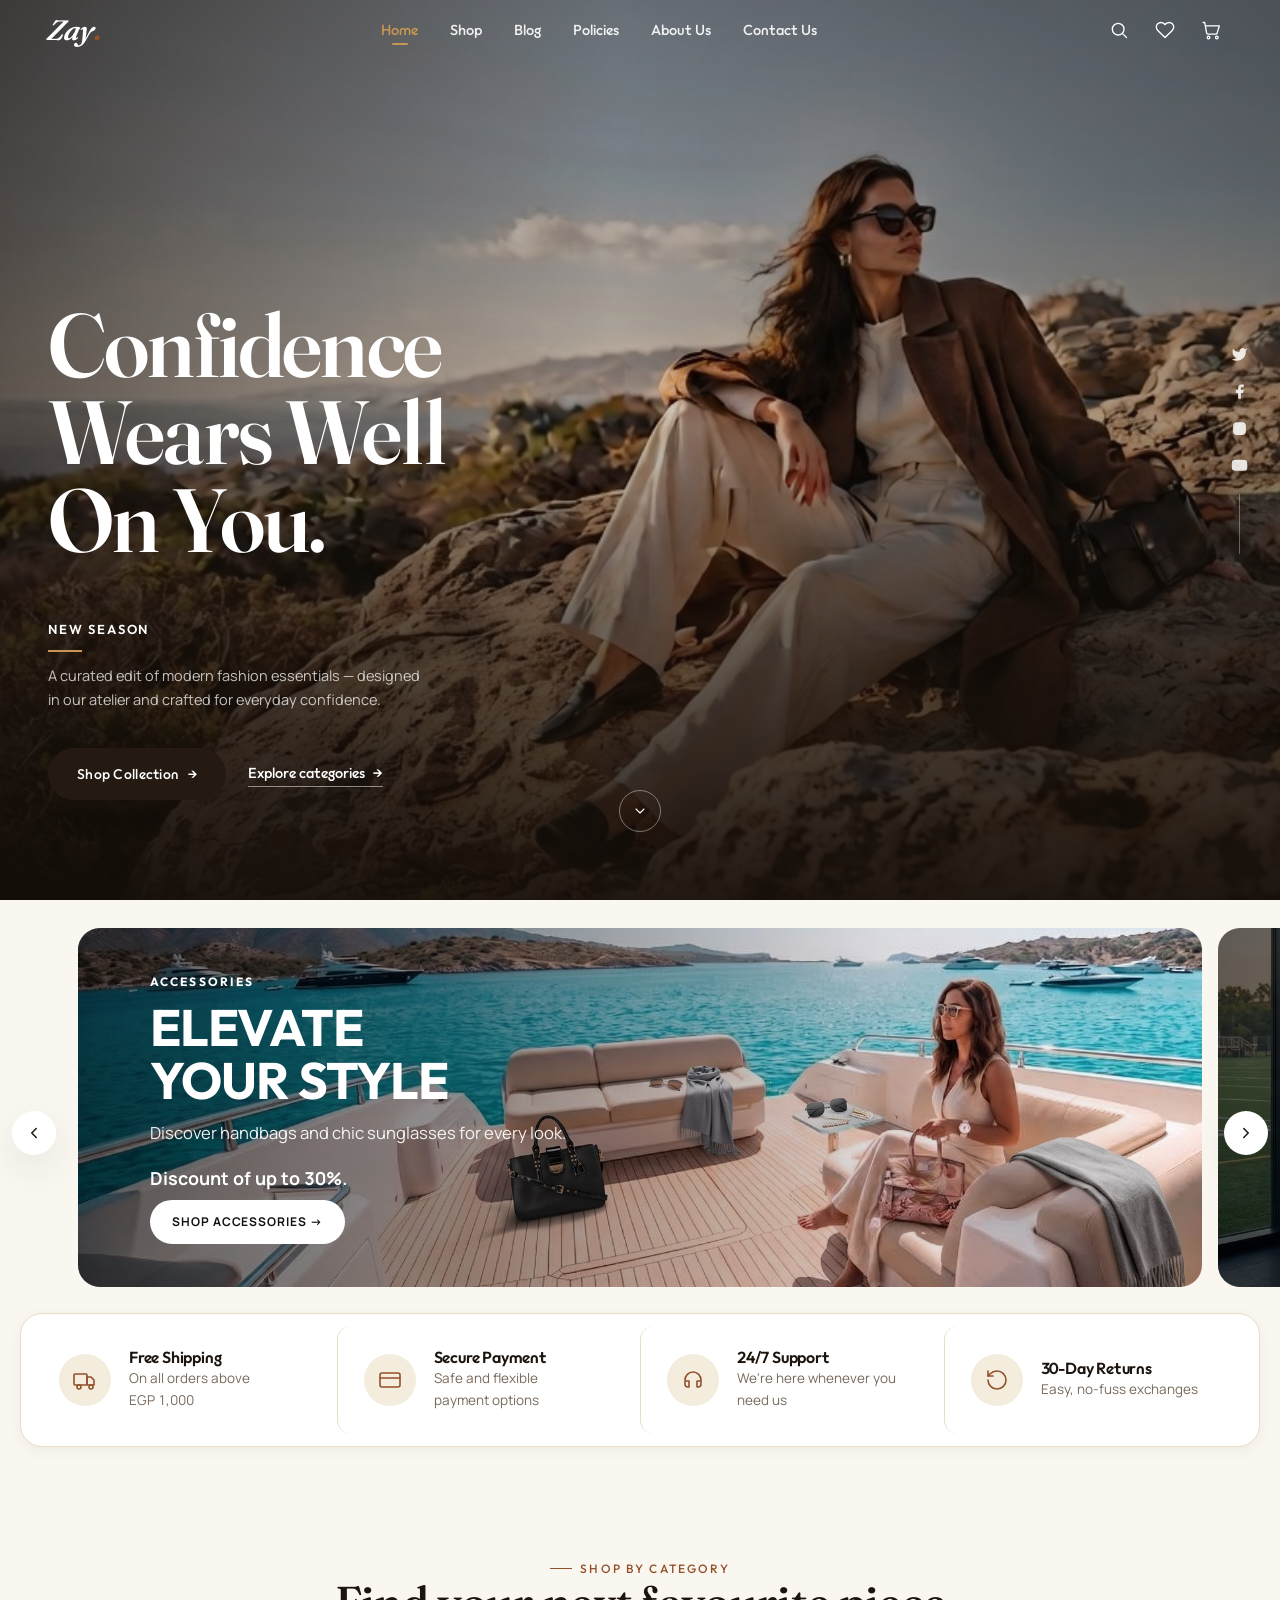
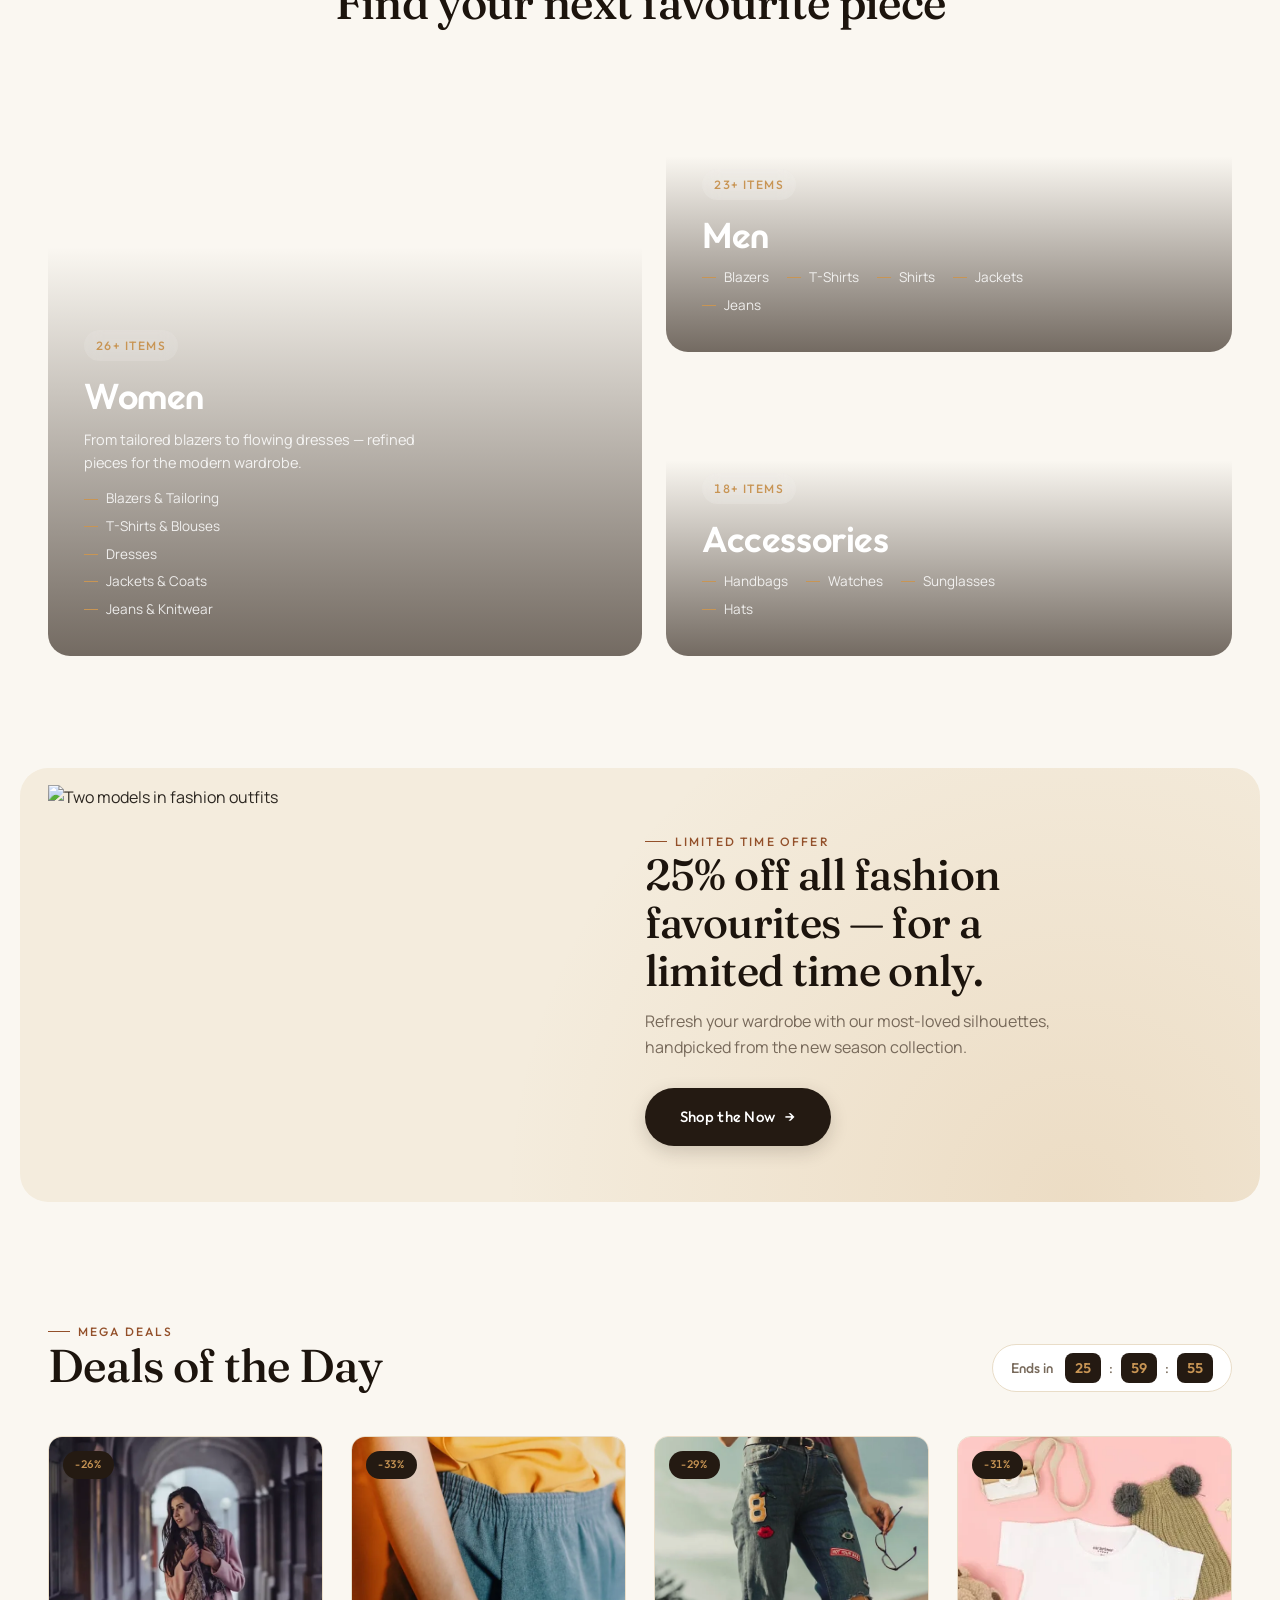
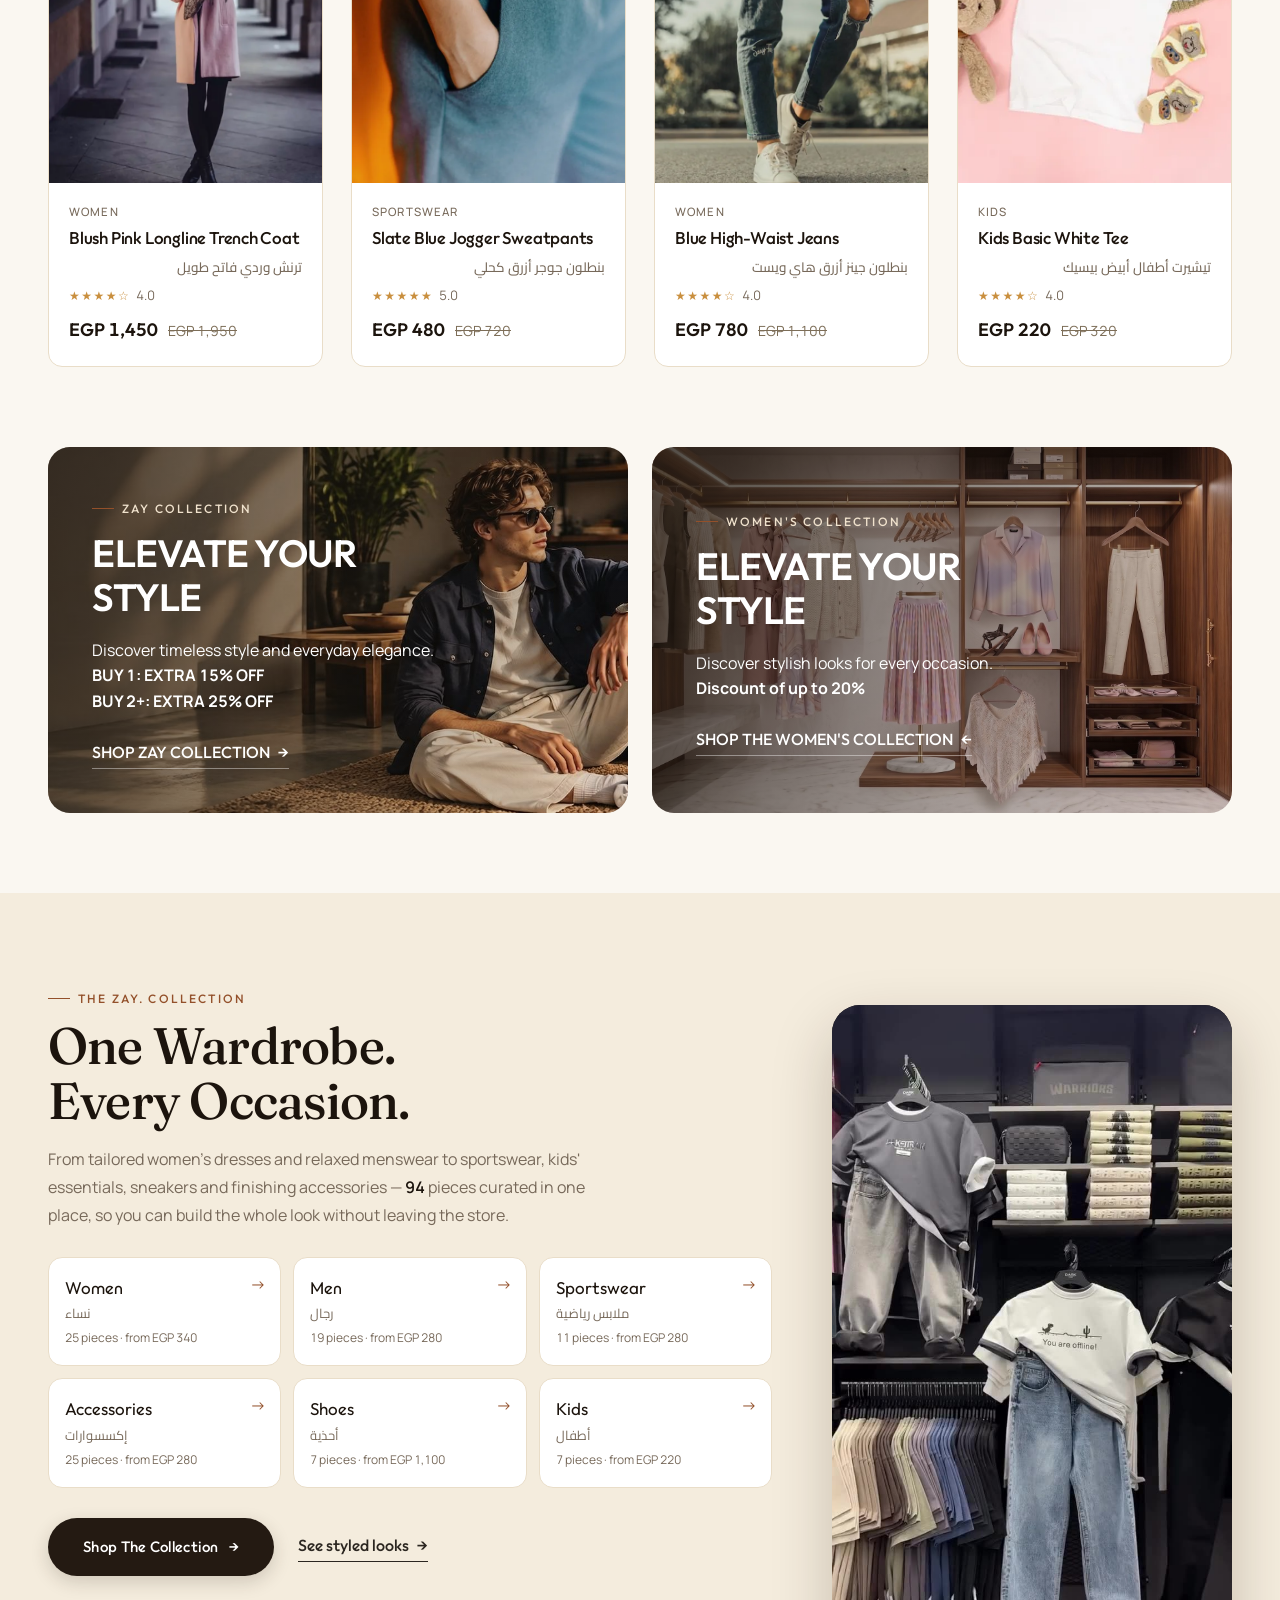
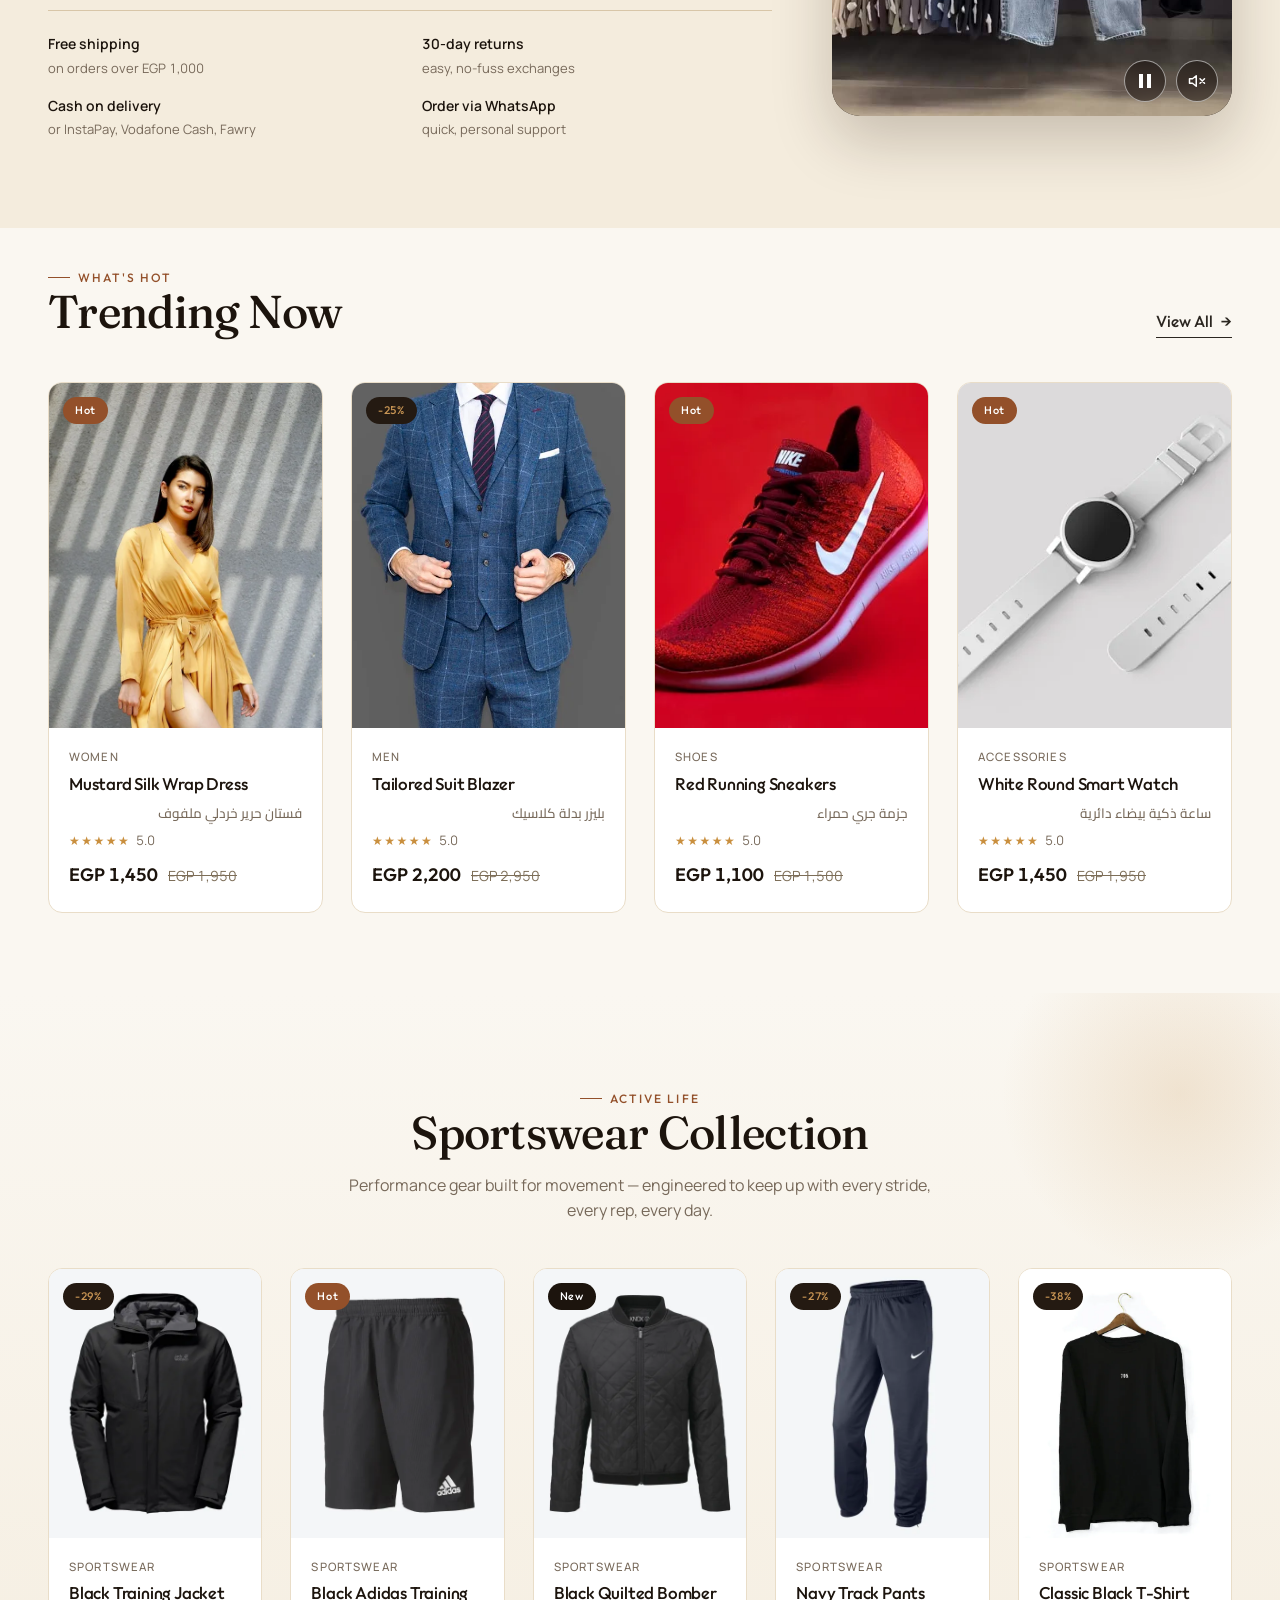
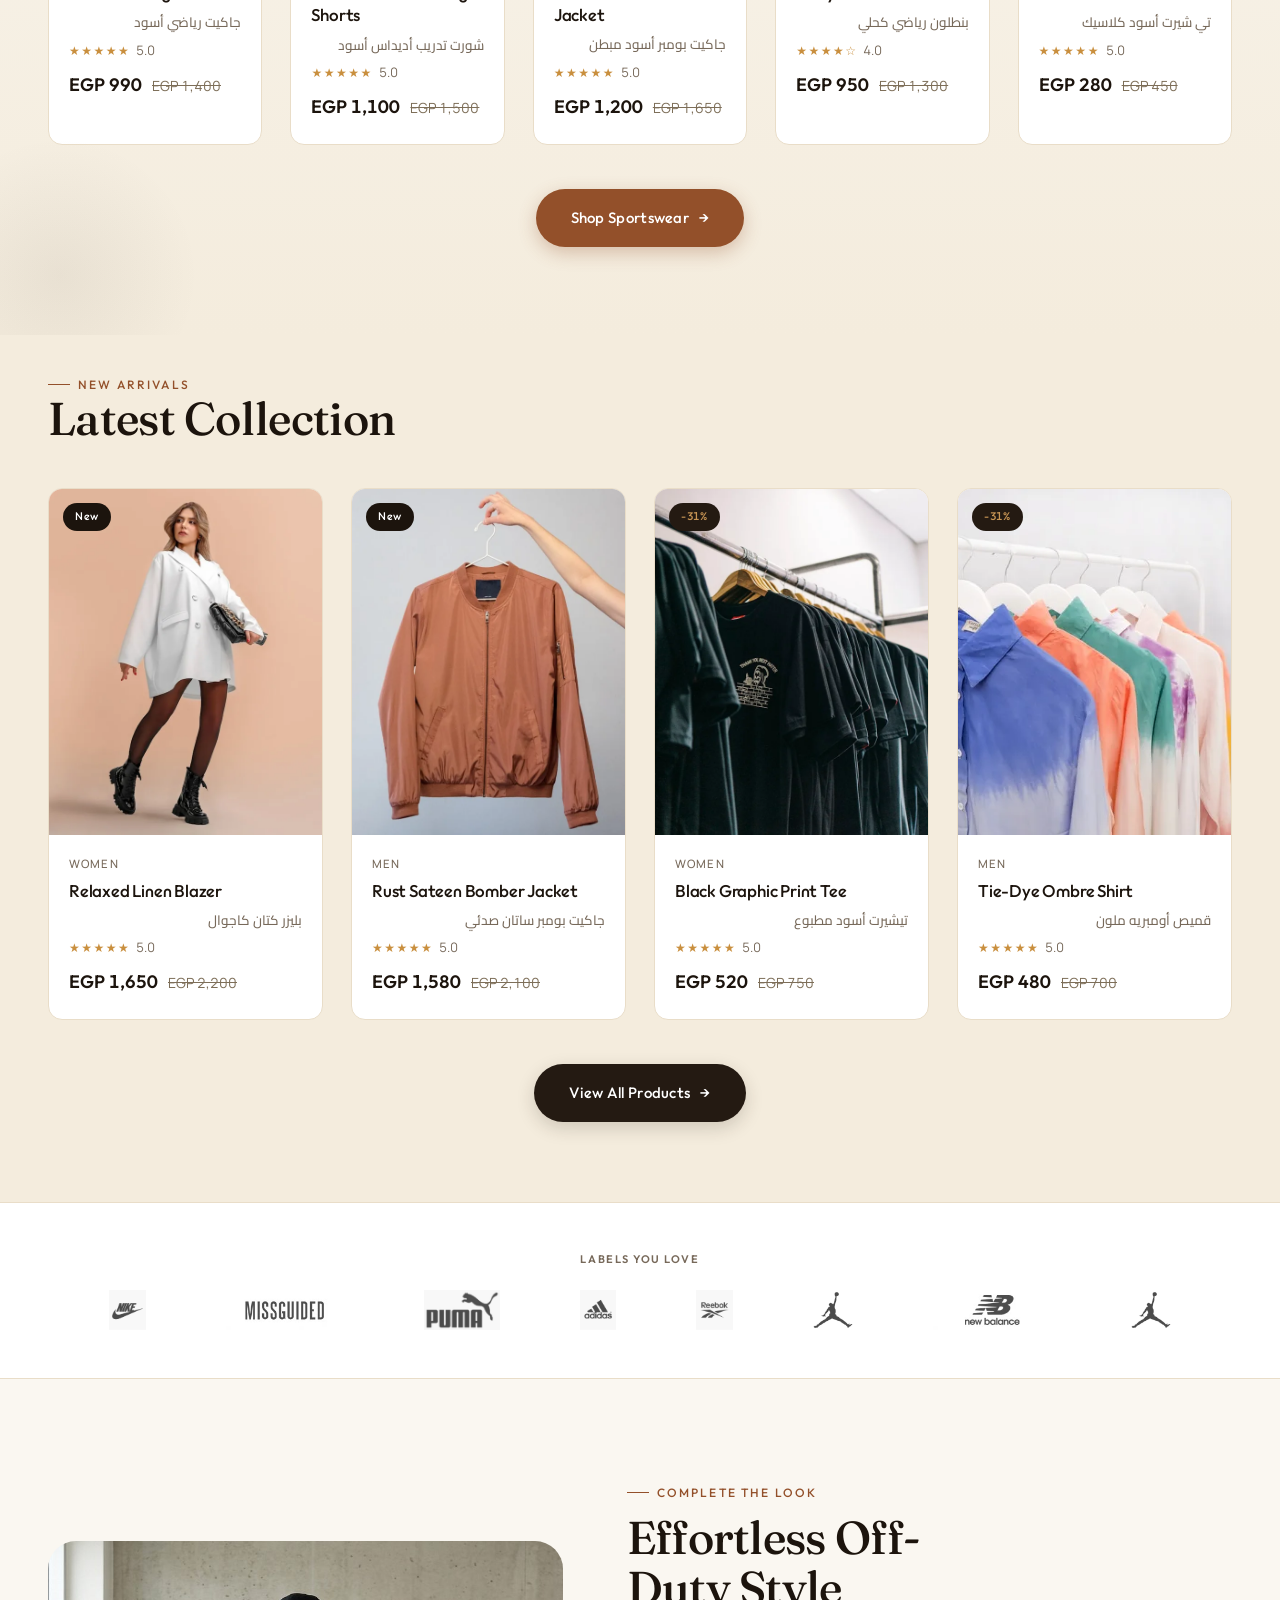
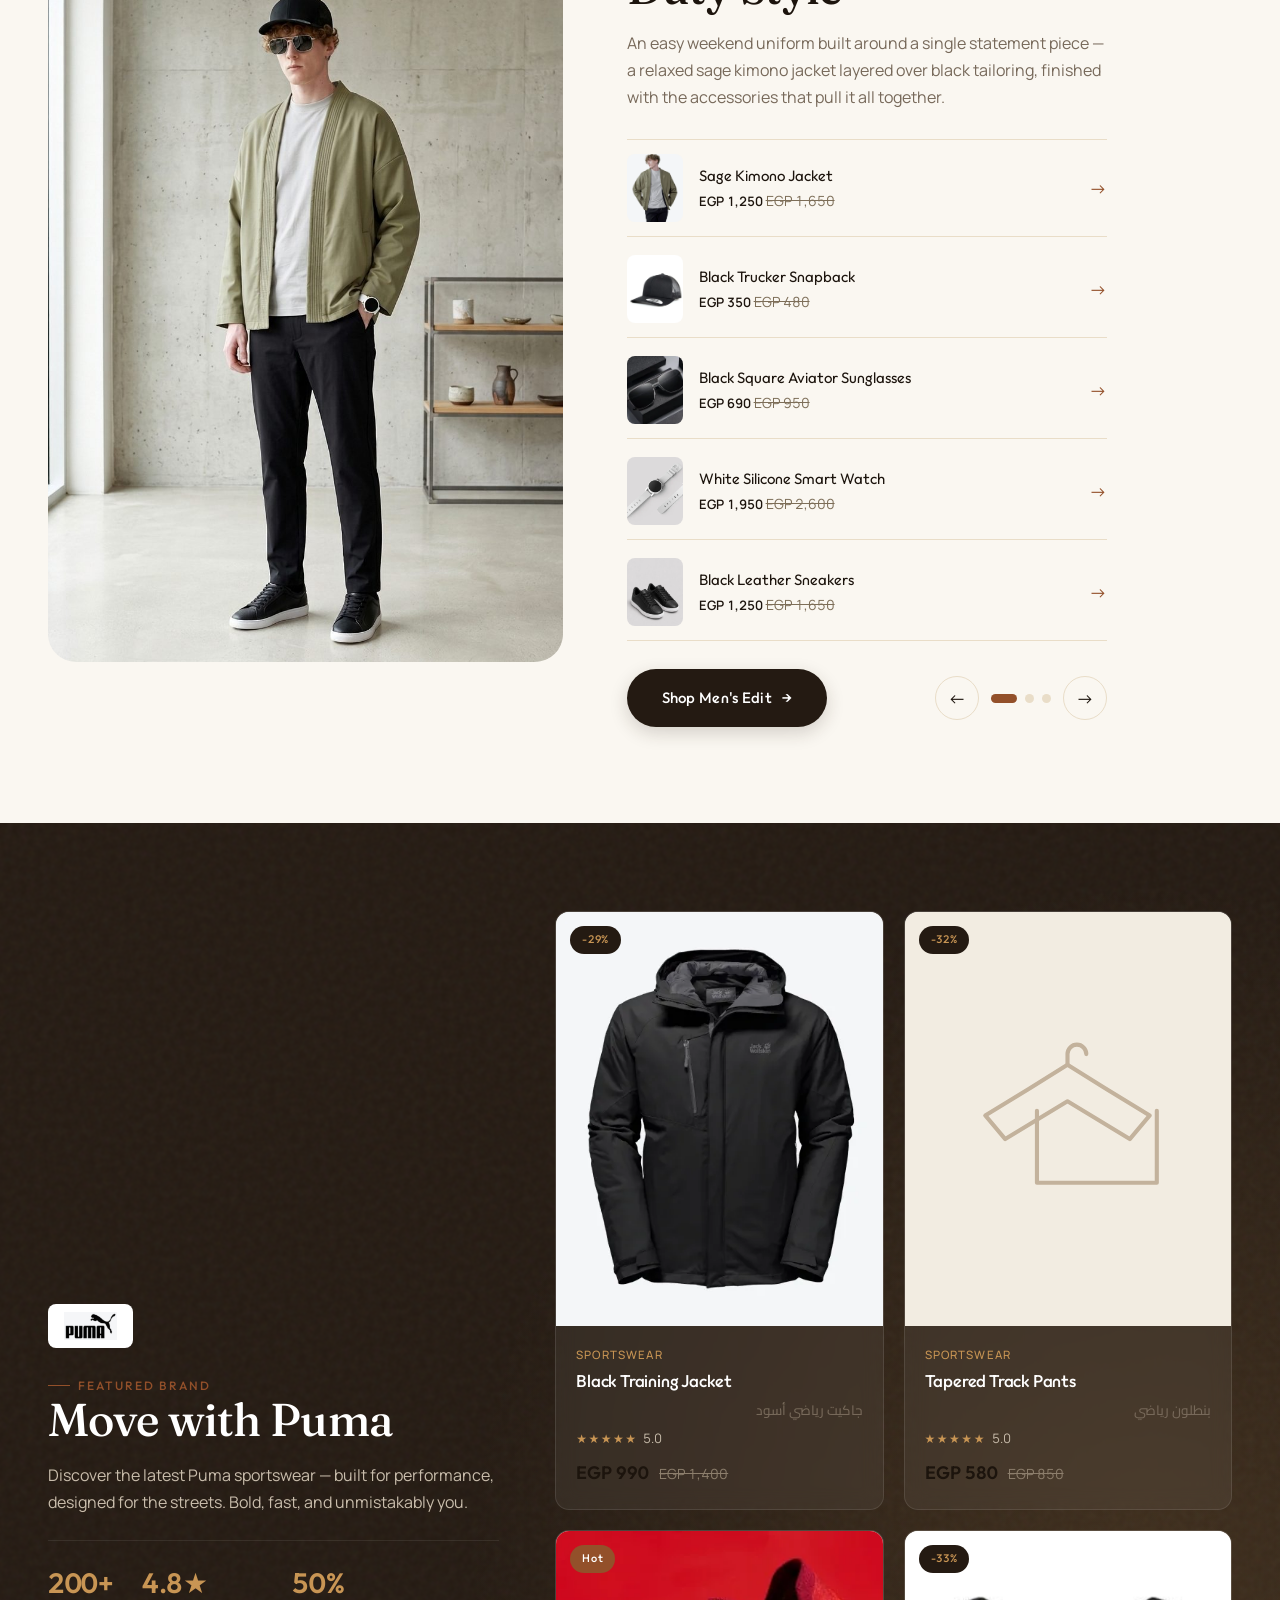
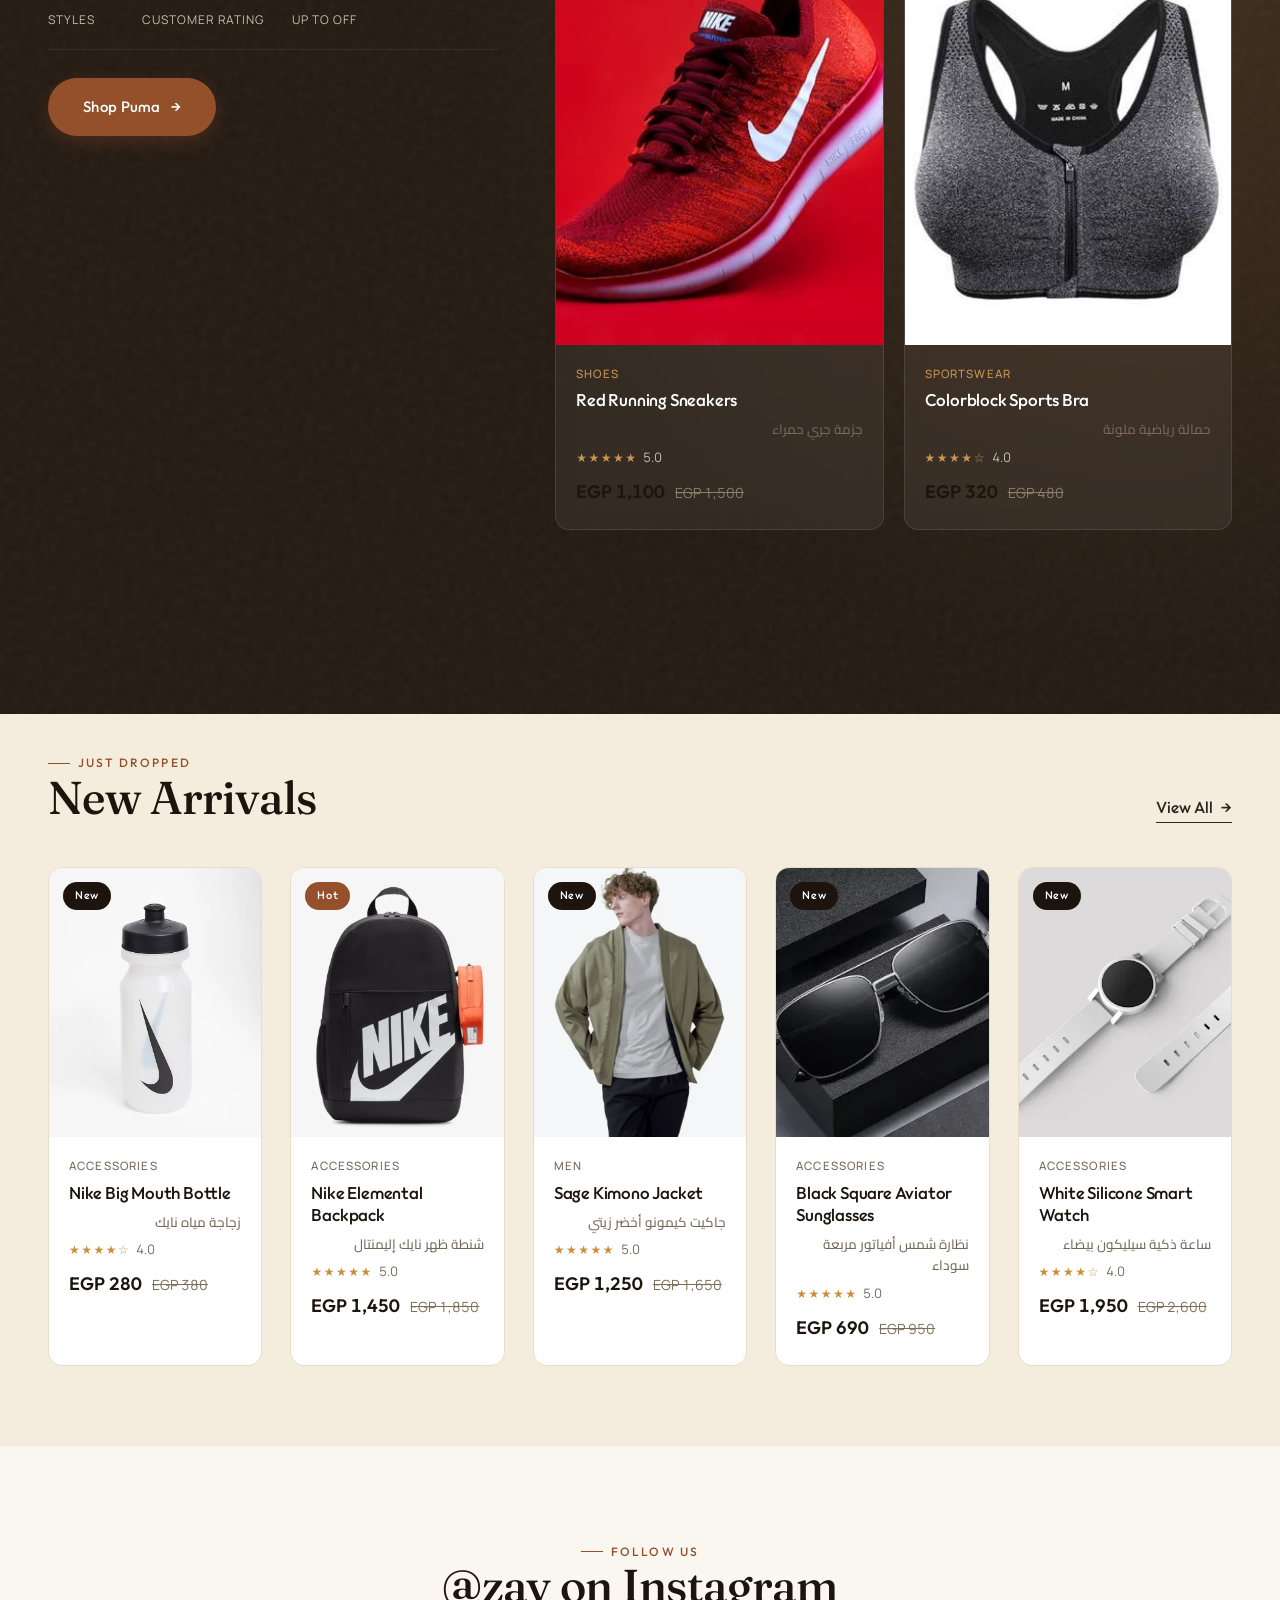
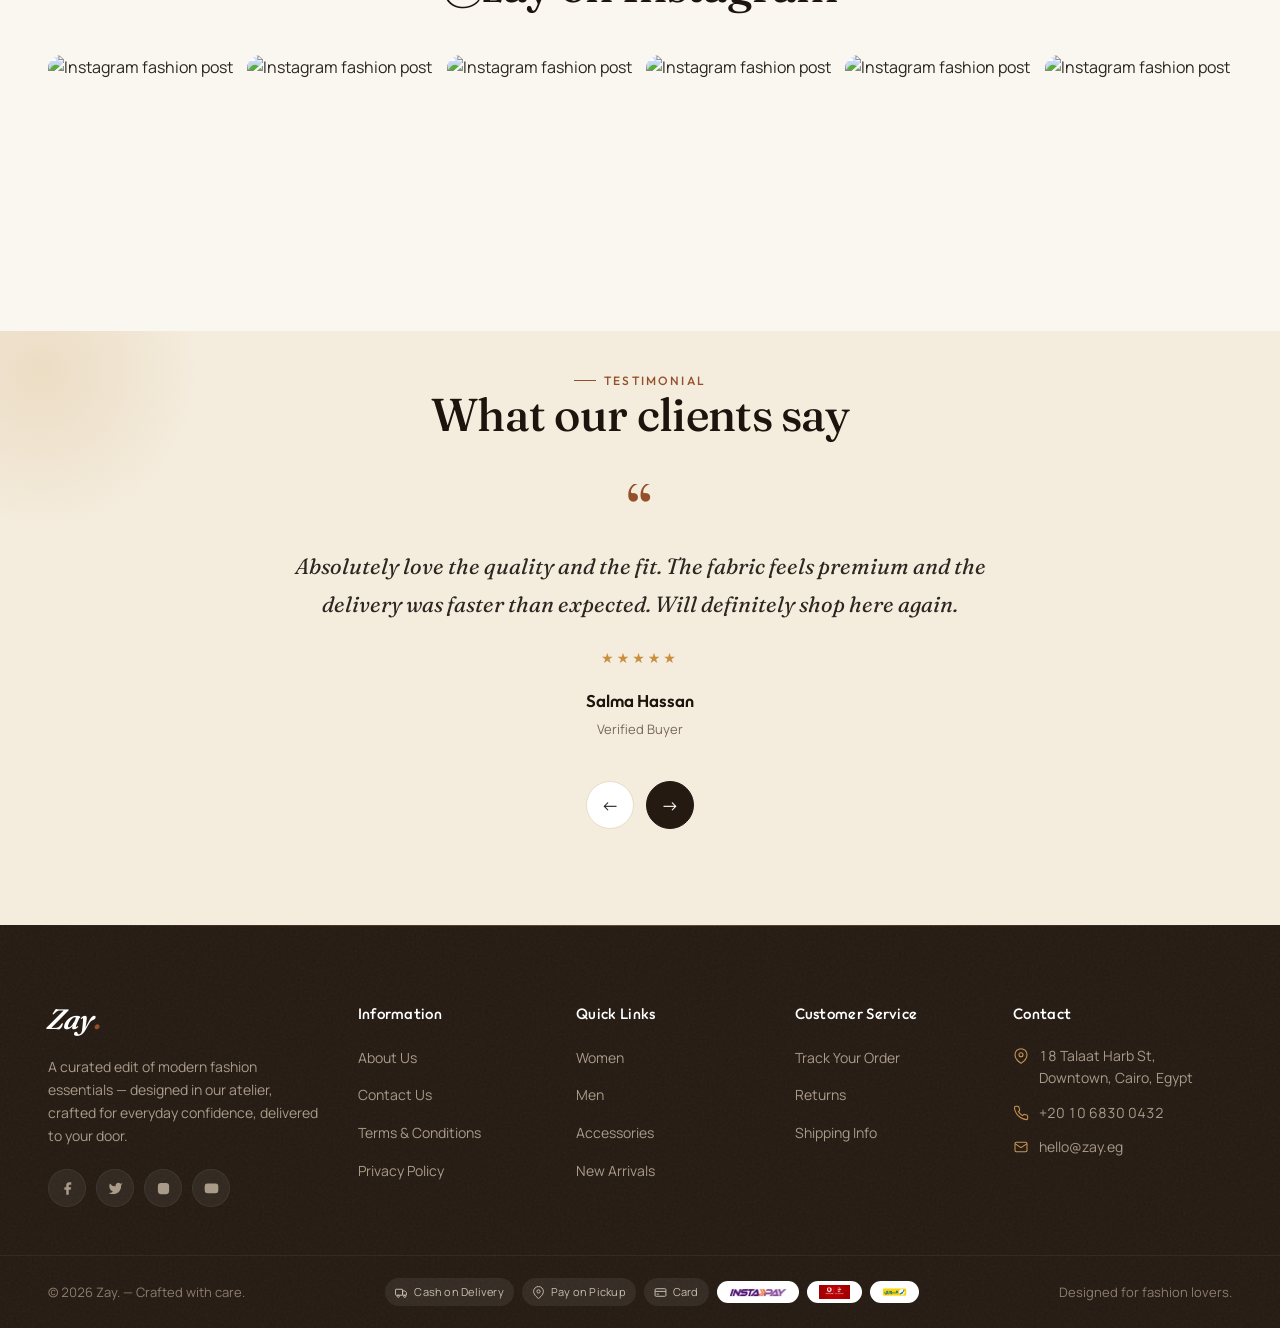
==== commit 115fe557: "Add files via upload" ====
--- a/index.html
+++ b/index.html
@@ -11,7 +11,7 @@
   <link rel="preconnect" href="https://fonts.gstatic.com" crossorigin />
   <link rel="preconnect" href="https://images.unsplash.com" crossorigin />
   <link href="https://fonts.googleapis.com/css2?family=Fraunces:ital,wght@0,300;0,400;0,500;0,600;0,700;1,400;1,500;1,600&family=Outfit:wght@400;500;600;700&family=Manrope:wght@400;500;600;700;800&family=Cairo:wght@400;500;600;700&display=swap" rel="stylesheet" />
-  <link rel="stylesheet" href="style.min.css" />
+  <link rel="stylesheet" href="style.css" />
   <link rel="preload" as="image" href="assets/img/bb.jpg" fetchpriority="high" />
   <!-- Open Graph -->
   <meta property="og:type" content="website" />
--- a/style.css
+++ b/style.css
@@ -0,0 +1,3944 @@
+/* =========================================================
+   Zay. — Premium Fashion E-commerce
+   A refined take on the brown/cream theme.
+   Tokens, layout, components, sections, responsiveness.
+   ========================================================= */
+
+/* ---------- Design tokens ---------- */
+:root {
+  /* Palette — cognac & espresso, deeper and richer than a flat caramel */
+  --primary:        #93502a;   /* cognac */
+  --primary-600:    #7a4020;
+  --primary-700:    #5f3018;
+  --secondary:      #241a12;   /* espresso, near-black */
+  --accent:         #c89554;   /* soft gold, for dark surfaces */
+  --bg:             #faf7f1;   /* paper */
+  --bg-warm:        #f4ecdd;   /* soft beige */
+  --bg-sand:        #ecdfc9;   /* sand */
+  --surface:        #ffffff;
+  --surface-2:      #f8f3ea;
+  --ink:            #1c140d;
+  --text:           #2b2620;
+  --muted:          #77695a;
+  --muted-2:        #7d6e58;   /* darkened from #a89c8a for WCAG AA text contrast (was 2.52:1, now 4.63:1) */
+  --line:           #e9ddc8;
+  --line-2:         #d8c6a8;
+  --star:           #c98f3e;
+
+  /* Geometry */
+  --radius-xs: 4px;
+  --radius-sm: 8px;
+  --radius:    14px;
+  --radius-lg: 22px;
+  --radius-xl: 28px;
+  --pill:      999px;
+
+  /* Spacing — 8px grid */
+  --space-1: 4px;
+  --space-2: 8px;
+  --space-3: 12px;
+  --space-4: 16px;
+  --space-5: 20px;
+  --space-6: 24px;
+  --space-8: 32px;
+  --space-10: 40px;
+  --space-12: 48px;
+  --space-16: 64px;
+  --space-20: 80px;
+  --space-24: 96px;
+
+  /* Shadows — soft, layered */
+  --shadow-xs: 0 1px 2px rgba(43,31,21,.04);
+  --shadow-sm: 0 4px 14px rgba(43,31,21,.06);
+  --shadow:    0 14px 38px rgba(43,31,21,.09);
+  --shadow-lg: 0 26px 60px rgba(43,31,21,.14);
+  --shadow-inset: inset 0 0 0 1px rgba(43,31,21,.04);
+
+  /* Motion */
+  --ease:   cubic-bezier(.22,.61,.36,1);
+  --ease-out: cubic-bezier(.16,1,.3,1);
+  --t-fast: .18s var(--ease);
+  --t:      .32s var(--ease);
+  --t-slow: .55s var(--ease-out);
+
+  /* Type — an editorial serif for headlines, used with restraint;
+     a clean geometric sans for UI chrome, labels and body copy */
+  --font-serif:   'Fraunces', Georgia, 'Times New Roman', serif;
+  --font-display: 'Outfit', system-ui, -apple-system, 'Segoe UI', sans-serif;
+  --font-body:    'Manrope', system-ui, -apple-system, 'Segoe UI', sans-serif;
+  --font-arabic:  'Cairo', 'Segoe UI', Tahoma, sans-serif;
+
+  /* Container */
+  --container: 1240px;
+}
+
+/* ---------- Reset / base ---------- */
+*, *::before, *::after { box-sizing: border-box; margin: 0; padding: 0; }
+html { scroll-behavior: smooth; }
+body {
+  max-width: 100%;
+  font-family: var(--font-body);
+  color: var(--text);
+  background: var(--bg);
+  line-height: 1.6;
+  -webkit-font-smoothing: antialiased;
+  -moz-osx-font-smoothing: grayscale;
+  text-rendering: optimizeLegibility;
+  font-feature-settings: 'cv11', 'ss01', 'ss03';
+  font-variant-numeric: tabular-nums;
+}
+img, svg { display: block; max-width: 100%; height: auto; }
+a { color: inherit; text-decoration: none; }
+ul, ol { list-style: none; }
+button { font-family: inherit; cursor: pointer; border: none; background: none; color: inherit; }
+input, textarea, select { font-family: inherit; color: inherit; }
+h1, h2, h3, h4, h5 {
+  font-family: var(--font-display);
+  font-weight: 600;
+  line-height: 1.15;
+  color: var(--ink);
+  letter-spacing: -0.012em;
+}
+h1, h2 {
+  font-family: var(--font-serif);
+  font-weight: 500;
+  text-wrap: balance;
+}
+h1 { font-size: clamp(40px, 6vw, 74px); letter-spacing: -0.02em; line-height: 1.03; }
+h2 { font-size: clamp(30px, 3.6vw, 46px); letter-spacing: -0.015em; line-height: 1.1; }
+h3 { font-size: 20px; }
+p { text-wrap: pretty; }
+::selection { background: var(--primary); color: #fff; }
+:focus-visible { outline: 2px solid var(--primary); outline-offset: 2px; border-radius: 4px; }
+
+.container { width: 100%; max-width: var(--container); margin: 0 auto; padding: 0 28px; }
+
+/* ---------- Shared bits ---------- */
+.eyebrow {
+  display: inline-flex;
+  align-items: center;
+  gap: 8px;
+  font-family: var(--font-display);
+  font-size: 12px;
+  font-weight: 500;
+  letter-spacing: 0.18em;
+  text-transform: uppercase;
+  color: var(--primary);
+}
+.eyebrow::before {
+  content: '';
+  width: 22px;
+  height: 1px;
+  background: var(--primary);
+  display: inline-block;
+}
+.section-title { font-weight: 500; }
+.section-head { margin-bottom: 44px; }
+.section-head--center { text-align: center; }
+.section-head--center .eyebrow { justify-content: center; }
+.section-head--center .section-title { max-width: 720px; margin-inline: auto; }
+.section-head--row { display: flex; align-items: flex-end; justify-content: space-between; gap: 24px; flex-wrap: wrap; }
+.section-sub { color: var(--muted); max-width: 620px; margin: 14px auto 0; }
+
+.center-cta { display: flex; justify-content: center; margin-top: 44px; }
+
+/* Buttons */
+.btn {
+  display: inline-flex;
+  align-items: center;
+  justify-content: center;
+  gap: 10px;
+  font-family: var(--font-display);
+  font-weight: 500;
+  font-size: 14px;
+  letter-spacing: 0.02em;
+  padding: 14px 28px;
+  border-radius: var(--pill);
+  transition: transform var(--t-fast), background-color var(--t-fast), color var(--t-fast), box-shadow var(--t-fast);
+  white-space: nowrap;
+  border: 1px solid transparent;
+}
+.btn--primary {
+  background: var(--secondary);
+  color: #fff;
+  box-shadow: 0 6px 18px rgba(43,31,21,.18);
+}
+.btn--primary:hover {
+  background: var(--primary-700);
+  transform: translateY(-2px);
+  box-shadow: 0 14px 28px rgba(43,31,21,.24);
+}
+.btn--gold {
+  background: var(--primary);
+  color: #fff;
+  box-shadow: 0 6px 18px rgba(147,80,42,.30);
+}
+.btn--gold:hover { background: var(--primary-600); transform: translateY(-2px); box-shadow: 0 14px 28px rgba(147,80,42,.36); }
+.btn--ghost {
+  background: transparent;
+  color: var(--text);
+  border-color: var(--line-2);
+}
+.btn--ghost:hover { background: var(--surface-2); border-color: var(--primary); color: var(--primary); }
+.btn--light {
+  background: #fff;
+  color: var(--ink);
+  border-color: var(--line);
+}
+.btn--light:hover { background: var(--surface-2); }
+.btn--whatsapp {
+  background: #25D366;
+  color: #fff;
+  box-shadow: 0 6px 18px rgba(37,211,102,.32);
+}
+.btn--whatsapp:hover { background: #1ebe59; transform: translateY(-2px); box-shadow: 0 14px 28px rgba(37,211,102,.4); }
+.btn--whatsapp svg { width: 18px; height: 18px; flex-shrink: 0; }
+.order-success__icon--whatsapp { color: #25D366; }
+.btn--lg { padding: 16px 34px; font-size: 15px; }
+.btn:active { transform: translateY(0) scale(.97); }
+.btn__arrow { transition: transform var(--t-fast); display: inline-block; }
+.btn:hover .btn__arrow { transform: translateX(5px); }
+
+.link-arrow {
+  display: inline-flex;
+  align-items: center;
+  gap: 8px;
+  font-family: var(--font-display);
+  font-weight: 500;
+  color: var(--text);
+  transition: color var(--t-fast);
+  border-bottom: 1px solid currentColor;
+  padding-bottom: 2px;
+}
+.link-arrow span { transition: transform var(--t-fast); display: inline-block; }
+.link-arrow:hover { color: var(--primary); }
+.link-arrow:hover span { transform: translateX(5px); }
+
+/* Reveal animation */
+.reveal { opacity: 0; transform: translateY(28px); transition: opacity .8s var(--ease-out), transform .8s var(--ease-out); }
+.reveal.is-visible { opacity: 1; transform: none; }
+.reveal[data-delay="1"] { transition-delay: .08s; }
+.reveal[data-delay="2"] { transition-delay: .16s; }
+.reveal[data-delay="3"] { transition-delay: .24s; }
+.reveal[data-delay="4"] { transition-delay: .32s; }
+.reveal[data-delay="5"] { transition-delay: .40s; }
+.reveal[data-delay="6"] { transition-delay: .48s; }
+@media (prefers-reduced-motion: reduce) {
+  .reveal { opacity: 1; transform: none; transition: none; }
+  html { scroll-behavior: auto; }
+  * { animation: none !important; transition-duration: 0s !important; }
+}
+
+/* =========================================================
+   PROMO BAR
+   ========================================================= */
+
+/* #siteTop is just an empty injection target for the promo-bar + header.
+   Left as a normal block box, its height would only ever equal
+   promo-bar + header (~120-160px) — and position:sticky can never
+   stick further than its own containing block extends. Past that
+   small height, the header's parent scrolls off-screen and drags the
+   "stuck" header away with it. display:contents removes #siteTop as a
+   box entirely, so the header's containing block becomes <body> (as
+   tall as the whole page), letting it stay stuck for the full scroll. */
+#siteTop { display: contents; }
+
+/* =========================================================
+   HEADER
+   ========================================================= */
+.header {
+  position: sticky;
+  top: 0;
+  z-index: 100;
+  background: rgba(251,248,243,.85);
+  backdrop-filter: saturate(160%) blur(14px);
+  -webkit-backdrop-filter: saturate(160%) blur(14px);
+  border-bottom: 1px solid transparent;
+  transition: background-color var(--t), border-color var(--t-fast), box-shadow var(--t-fast);
+}
+.header.is-scrolled {
+  border-color: var(--line);
+  box-shadow: 0 8px 30px rgba(43,31,21,.04);
+}
+
+/* Home hero — header rides transparently over the photo until the page
+   scrolls, then fades to the normal frosted-cream bar. Logo mark, nav
+   links, icon buttons and the hamburger swap to light colors so they
+   stay readable against the image. */
+body[data-page="home"] .header:not(.is-scrolled) {
+  background: transparent;
+  backdrop-filter: none;
+  -webkit-backdrop-filter: none;
+  border-bottom-color: transparent;
+}
+body[data-page="home"] .header:not(.is-scrolled) .logo__text { color: #fff; }
+body[data-page="home"] .header:not(.is-scrolled) .nav__link { color: rgba(255,255,255,.9); }
+body[data-page="home"] .header:not(.is-scrolled) .nav__link:hover,
+body[data-page="home"] .header:not(.is-scrolled) .nav__link.is-active { color: var(--accent); }
+body[data-page="home"] .header:not(.is-scrolled) .nav__link::after { background: var(--accent); }
+body[data-page="home"] .header:not(.is-scrolled) .icon-btn { color: #fff; }
+body[data-page="home"] .header:not(.is-scrolled) .icon-btn:hover { background: rgba(255,255,255,.16); color: var(--accent); }
+body[data-page="home"] .header:not(.is-scrolled) .nav-toggle span { background: #fff; }
+.header__inner {
+  display: flex;
+  align-items: center;
+  gap: 32px;
+  min-height: 60px;
+}
+
+.logo {
+  display: inline-flex;
+  align-items: center;
+  flex-shrink: 0;
+  text-decoration: none;
+}
+
+/* كلمة Zay */
+.logo__text {
+  display: inline-block;
+  font-family: var(--font-serif);
+  font-size: 28px;
+  font-weight: 600;
+  font-style: italic;
+  letter-spacing: -0.04em;
+  line-height: 1;
+  transform: skewX(-10deg);
+  color: var(--secondary);
+  transition:
+    transform 0.3s ease,
+    letter-spacing 0.3s ease,
+    opacity 0.3s ease;
+}
+
+/* النقطة */
+.logo__dot {
+  color: var(--primary);
+  font-style: normal;
+  margin-left: 1px;
+}
+
+/* Hover */
+.logo:hover .logo__text {
+  transform: skewX(-10deg) translateX(2px);
+  letter-spacing: -0.02em;
+  opacity: 0.9;
+}
+
+/* On dark backgrounds (footer) */
+.logo--light .logo__text { color: #fff; }
+
+.nav { margin-inline: auto; }
+.nav__list { display: flex; gap: 4px; }
+.nav__link {
+  position: relative;
+  font-family: var(--font-display);
+  font-weight: 500;
+  font-size: 14.5px;
+  color: var(--text);
+  padding: 10px 14px;
+  border-radius: var(--pill);
+  transition: color var(--t-fast), background var(--t-fast);
+}
+.nav__link::after {
+  content: '';
+  position: absolute;
+  left: 50%;
+  bottom: 4px;
+  height: 2px;
+  width: 0;
+  background: var(--primary);
+  border-radius: 2px;
+  transition: width var(--t-fast);
+  transform: translateX(-50%);
+}
+.nav__link:hover, .nav__link.is-active {
+  color: var(--primary);
+}
+.nav__link:hover::after, .nav__link.is-active::after { width: 16px; }
+
+.header__actions { display: flex; align-items: center; gap: 4px; }
+.icon-btn {
+  position: relative;
+  display: grid;
+  place-items: center;
+  width: 42px;
+  height: 42px;
+  border-radius: 50%;
+  color: var(--text);
+  transition: var(--t-fast);
+}
+.icon-btn svg {
+  width: 20px;
+  height: 20px;
+  fill: none;
+  stroke: currentColor;
+  stroke-width: 1.6;
+  stroke-linecap: round;
+  stroke-linejoin: round;
+}
+.icon-btn:hover {
+  background: var(--surface-2);
+  color: var(--primary);
+}
+.cart-badge {
+  position: absolute;
+  top: 4px;
+  right: 4px;
+  min-width: 18px;
+  height: 18px;
+  padding: 0 5px;
+  border-radius: 9px;
+  background: var(--primary);
+  color: #fff;
+  font-size: 10px;
+  font-weight: 700;
+  display: grid;
+  place-items: center;
+  border: 2px solid var(--bg);
+}
+
+.nav-backdrop { display: none; }
+.nav__head { display: none; }
+.nav-toggle { 
+  display: none;
+  flex-direction: column;
+  gap: 5px;
+  width: 42px;
+  height: 42px;
+  align-items: center;
+  justify-content: center;
+  right: 10%; position: absolute;
+}
+.nav-toggle span { width: 22px; height: 1.8px; background: var(--text); border-radius: 2px; transition: var(--t-fast); }
+.nav-toggle.is-open span:nth-child(1) { transform: translateY(7px) rotate(45deg); }
+.nav-toggle.is-open span:nth-child(2) { opacity: 0; }
+.nav-toggle.is-open span:nth-child(3) { transform: translateY(-7px) rotate(-45deg); }
+
+/* ---------- Mobile bottom tab bar ---------- */
+.mobile-tabbar {
+  display: none;
+  position: fixed;
+  left: 14px;
+  right: 14px;
+  bottom: calc(14px + env(safe-area-inset-bottom));
+  z-index: 95;
+  align-items: center;
+  justify-content: space-between;
+  background: var(--surface);
+  border-radius: 24px;
+  box-shadow: 0 16px 36px rgba(43, 31, 21, .18), 0 2px 8px rgba(43, 31, 21, .06);
+  padding: 8px 6px;
+}
+.mobile-tabbar__item {
+  flex: 1;
+  display: flex;
+  flex-direction: column;
+  align-items: center;
+  gap: 2px;
+  padding: 4px 2px;
+  border: none;
+  background: none;
+  color: var(--muted);
+  font-family: var(--font-display);
+  font-size: 10.5px;
+  font-weight: 500;
+  transition: color var(--t-fast);
+}
+.mobile-tabbar__icon {
+  position: relative;
+  width: 38px;
+  height: 38px;
+  display: grid;
+  place-items: center;
+  border-radius: 50%;
+  transition: background var(--t-fast), color var(--t-fast), transform var(--t-fast);
+}
+.mobile-tabbar__icon svg {
+  width: 20px;
+  height: 20px;
+  fill: none;
+  stroke: currentColor;
+  stroke-width: 1.7;
+}
+.mobile-tabbar__icon .cart-badge {
+  top: -1px;
+  right: -3px;
+  min-width: 16px;
+  height: 16px;
+  font-size: 9px;
+  border-color: var(--surface);
+}
+.mobile-tabbar__item.is-active { color: var(--primary); }
+.mobile-tabbar__item.is-active .mobile-tabbar__icon {
+  background: var(--primary);
+  color: #fff;
+  transform: translateY(-3px);
+  box-shadow: 0 8px 16px rgba(147, 80, 42, .35);
+}
+
+/* =========================================================
+   HERO — full-bleed cinematic cover, header floats on top
+   ========================================================= */
+.hero {
+  position: relative;
+  z-index: 1;
+  display: flex;
+  flex-direction: column;
+  justify-content: flex-end;
+  min-height: 100svh;
+  margin-top: calc(-1 * var(--header-stack-h, 78px));
+  background-color: var(--secondary);
+  background-size: cover;
+  background-position: center 22%;
+  overflow: hidden;
+}
+/* Pulls the photo up behind the transparent header (see HEADER rules
+   above) so the nav reads as an overlay on the image, like the
+   reference — rather than a bar that sits above it. */
+.hero__scrim {
+  position: absolute;
+  inset: 0;
+  z-index: 0;
+  background:
+    linear-gradient(to top, rgba(20,14,9,.94) 0%, rgba(20,14,9,.6) 30%, rgba(20,14,9,.12) 56%, rgba(20,14,9,.4) 100%),
+    linear-gradient(to right, rgba(20,14,9,.6) 0%, rgba(20,14,9,.05) 48%, rgba(20,14,9,.3) 100%);
+}
+.hero__inner {
+  position: relative;
+  z-index: 1;
+  padding: 200px 28px 100px;
+}
+.hero__content { max-width: 600px; }
+.hero .eyebrow { color: var(--accent); margin-bottom: 24px; }
+.hero .eyebrow::before { background: var(--accent); }
+.hero__title {
+  margin-bottom: 32px;
+  font-size: clamp(48px, 7vw, 92px);
+  font-weight: 600;
+  line-height: .98;
+  letter-spacing: -0.02em;
+  color: #fff;
+}
+.hero__sub {
+  max-width: 380px;
+  margin-bottom: 36px;
+  padding-top: 20px;
+  /* border-top: 1px solid rgba(255,255,255,.3); */
+}
+.hero__sub-label {
+  position: relative;
+  display: inline-block;
+  margin-bottom: 12px;
+  padding-bottom: 12px;
+  font-family: var(--font-display);
+  font-weight: 600;
+  font-size: 13px;
+  letter-spacing: .14em;
+  text-transform: uppercase;
+  color: #fff;
+}
+.hero__sub-label::after {
+  content: '';
+  position: absolute;
+  left: 0;
+  bottom: 0;
+  width: 34px;
+  height: 2px;
+  background: var(--accent);
+}
+.hero__sub-text { color: rgba(255,255,255,.74); font-size: 14.5px; line-height: 1.65; }
+.hero__ctas { display: flex; gap: 22px; flex-wrap: wrap; align-items: center; }
+.hero__ctas .link-arrow { font-size: 14.5px; color: #fff; border-color: rgba(255,255,255,.5); }
+.hero__ctas .link-arrow:hover { color: var(--accent); border-color: var(--accent); }
+
+.hero__social {
+  position: absolute;
+  z-index: 1;
+  right: 32px;
+  top: 50%;
+  transform: translateY(-50%);
+  display: flex;
+  flex-direction: column;
+  align-items: center;
+  gap: 20px;
+}
+.hero__social::after { content: ''; width: 1px; height: 60px; background: rgba(255,255,255,.32); }
+.hero__social a { color: #fff; opacity: .85; transition: var(--t-fast); line-height: 0; }
+.hero__social a:hover { opacity: 1; color: var(--accent); transform: translateY(-2px); }
+.hero__social svg { width: 17px; height: 17px; fill: currentColor; }
+
+.hero__scroll {
+  position: absolute;
+  z-index: 1;
+  left: 50%;
+  bottom: 68px;
+  transform: translateX(-50%);
+  display: grid;
+  place-items: center;
+  width: 42px;
+  height: 42px;
+  border: 1px solid rgba(255,255,255,.4);
+  border-radius: 50%;
+  color: #fff;
+  animation: heroScrollCue 2.2s ease-in-out infinite;
+}
+.hero__scroll:hover { border-color: var(--accent); color: var(--accent); }
+.hero__scroll svg { width: 16px; height: 16px; fill: none; stroke: currentColor; stroke-width: 1.6; stroke-linecap: round; stroke-linejoin: round; }
+@keyframes heroScrollCue {
+  0%, 100% { transform: translateX(-50%) translateY(0); }
+  50% { transform: translateX(-50%) translateY(7px); }
+}
+@media (prefers-reduced-motion: reduce) { .hero__scroll { animation: none; } }
+
+/* =========================================================
+   PROMO SLIDER — sliding ad carousel with left/right nav
+   ========================================================= */
+
+
+.promo-slider {
+    position: relative;
+    padding: 28px 0;
+    background: var(--bg);
+}
+
+
+/* =========================================================
+   VIEWPORT
+   ========================================================= */
+
+.promo-slider__viewport {
+    max-width: 1360px;
+    margin: 0 auto;
+    padding: 0 70px;
+
+    overflow: hidden;
+    direction: ltr;
+    padding-bottom: 25px;
+}
+
+
+/* =========================================================
+   TRACK
+   ========================================================= */
+
+.promo-slider__track {
+    display: flex;
+    flex-direction: row;
+    flex-wrap: nowrap;
+
+    width: 100%;
+
+    direction: ltr;
+
+    transition: transform 0.5s cubic-bezier(.65, 0, .35, 1);
+
+    will-change: transform;
+
+    overflow: visible;
+}
+
+
+/* =========================================================
+   SLIDES
+   ========================================================= */
+
+.promo-slider__slide {
+    position: relative;
+
+    flex: 0 0 100%;
+    min-width: 100%;
+    width: 100%;
+
+    aspect-ratio: 2000 / 630;
+
+    padding: 0 8px;
+
+    overflow: hidden;
+
+    box-sizing: border-box;
+}
+
+
+/* =========================================================
+   IMAGE
+   ========================================================= */
+
+.promo-slider__slide img {
+    position: absolute;
+
+    top: 0;
+    bottom: 0;
+    left: 8px;
+    right: 8px;
+
+    width: calc(100% - 16px);
+    height: 100%;
+
+    display: block;
+
+    object-fit: cover;
+    object-position: center;
+
+    border-radius: var(--radius-lg);
+}
+
+
+/* =========================================================
+   OVERLAY
+   ========================================================= */
+
+.promo-slider__overlay {
+    position: absolute;
+
+    top: 0;
+    bottom: 0;
+    left: 8px;
+    right: 8px;
+
+    z-index: 1;
+
+    border-radius: var(--radius-lg);
+
+    background: linear-gradient(
+        90deg,
+        rgba(0, 0, 0, 0.62) 0%,
+        rgba(0, 0, 0, 0.42) 35%,
+        rgba(0, 0, 0, 0.12) 72%,
+        rgba(0, 0, 0, 0) 100%
+    );
+
+    pointer-events: none;
+}
+
+
+/* =========================================================
+   CONTENT
+   ========================================================= */
+
+.promo-slider__content {
+    position: absolute;
+
+    top: 50%;
+    left: 7%;
+
+    transform: translateY(-50%);
+
+    z-index: 2;
+
+    width: min(480px, 44%);
+
+    color: #fff;
+}
+
+.promo-slider__eyebrow {
+    margin: 0 0 10px;
+
+    font-family: var(--font-display);
+
+    font-size: 12px;
+    font-weight: 700;
+
+    letter-spacing: 0.18em;
+
+    text-transform: uppercase;
+
+    color: #fff;
+}
+
+.promo-slider__title {
+    margin: 0 0 12px;
+
+    font-family: var(--font-display);
+
+    font-size: clamp(28px, 4vw, 52px);
+
+    font-weight: 700;
+
+    line-height: 1.05;
+
+    color: #fff;
+}
+
+.promo-slider__description {
+    margin: 0 0 18px;
+
+    max-width: 440px;
+
+    font-size: clamp(13px, 1.3vw, 17px);
+
+    line-height: 1.6;
+
+    color: rgba(255, 255, 255, 0.92);
+}
+
+.promo-slider__offer {
+    margin: 0 0 8px;
+
+    font-size: clamp(13px, 1.4vw, 18px);
+
+    font-weight: 700;
+
+    line-height: 1.5;
+
+    color: #fff;
+}
+
+.promo-slider__code {
+    margin: 0 0 20px;
+
+    font-size: 13px;
+
+    color: rgba(255, 255, 255, 0.9);
+}
+
+.promo-slider__code strong {
+    color: #fff;
+
+    letter-spacing: 0.08em;
+}
+
+
+/* =========================================================
+   CTA BUTTON
+   ========================================================= */
+
+.promo-slider__btn {
+    display: inline-flex;
+
+    align-items: center;
+    justify-content: center;
+
+    min-height: 44px;
+
+    padding: 0 22px;
+
+    background: #fff;
+    color: #111;
+
+    border-radius: var(--pill);
+
+    font-size: 12px;
+    font-weight: 700;
+
+    letter-spacing: 0.08em;
+
+    text-decoration: none;
+
+    transition:
+        transform 0.2s ease,
+        background 0.2s ease,
+        color 0.2s ease;
+}
+
+.promo-slider__btn:hover {
+    transform: translateY(-2px);
+
+    background: var(--primary);
+
+    color: #fff;
+}
+
+
+/* =========================================================
+   PROMO SLIDER NAVIGATION
+   ========================================================= */
+
+.promo-slider__nav {
+    position: absolute;
+
+    top: 50%;
+    transform: translateY(-50%);
+
+    width: 44px;
+    height: 44px;
+
+    border-radius: 50%;
+
+    background: var(--surface);
+    color: var(--ink);
+
+    display: grid;
+    place-items: center;
+
+    box-shadow: var(--shadow);
+
+    transition: var(--t-fast);
+
+    z-index: 2;
+}
+
+.promo-slider__nav:hover {
+    background: var(--primary);
+    color: #fff;
+
+    transform: translateY(-50%) scale(1.05);
+}
+
+.promo-slider__nav--prev {
+    left: 12px;
+}
+
+.promo-slider__nav--next {
+    right: 12px;
+}
+
+.promo-slider__nav svg {
+    width: 18px;
+    height: 18px;
+
+    fill: none;
+
+    stroke: currentColor;
+
+    stroke-width: 2;
+
+    stroke-linecap: round;
+    stroke-linejoin: round;
+
+    pointer-events: none;
+}
+
+
+/* =========================================================
+   DOTS
+   ========================================================= */
+
+.promo-slider__dots {
+    display: flex;
+
+    align-items: center;
+    justify-content: center;
+
+    gap: 8px;
+
+    margin-top: 18px;
+
+    direction: ltr;
+}
+
+.promo-slider__dots button {
+    width: 7px;
+    height: 7px;
+
+    padding: 0;
+
+    border: 0;
+
+    border-radius: 50%;
+
+    background: var(--line-2);
+
+    transition: var(--t-fast);
+
+    cursor: pointer;
+}
+
+.promo-slider__dots button.is-active {
+    width: 20px;
+
+    background: var(--primary);
+
+    border-radius: var(--pill);
+}
+
+
+/* =========================================================
+   TABLET
+   ========================================================= */
+
+@media (max-width: 860px) {
+
+    .promo-slider__viewport {
+        padding: 0 48px;
+    }
+
+    .promo-slider__content {
+        left: 6%;
+
+        width: 55%;
+    }
+
+    .promo-slider__title {
+        font-size: clamp(24px, 4vw, 38px);
+    }
+
+    .promo-slider__description {
+        font-size: 14px;
+    }
+
+    .promo-slider__nav {
+        width: 40px;
+        height: 40px;
+    }
+
+    .promo-slider__nav--prev {
+        left: 10px;
+    }
+
+    .promo-slider__nav--next {
+        right: 10px;
+    }
+
+    .promo-slider__nav svg {
+        width: 17px;
+        height: 17px;
+    }
+}
+
+
+/* =========================================================
+   MOBILE
+   ========================================================= */
+
+@media (max-width: 600px) {
+
+    .promo-slider {
+        padding: 18px 0;
+    }
+
+    .promo-slider__viewport {
+        padding: 0;
+        padding-bottom: 25px;
+    }
+
+    .promo-slider__track {
+        border-radius: 0;
+    }
+
+    .promo-slider__slide {
+        aspect-ratio: 2000 / 630;
+        padding: 0 5px;
+        height: 200px;
+            border-radius: var(--radius-lg);
+
+    }
+
+    .promo-slider__slide img {
+        left: 5px;
+        right: 5px;
+
+        width: calc(100% - 10px);
+
+    border-radius: var(--radius-lg);
+    }
+
+    .promo-slider__overlay {
+        left: 5px;
+        right: 5px;
+
+        /* border-radius: 0; */
+
+        background: linear-gradient(
+            90deg,
+            rgba(0, 0, 0, 0.68) 0%,
+            rgba(0, 0, 0, 0.45) 65%,
+            rgba(0, 0, 0, 0.12) 100%
+        );
+    }
+
+    .promo-slider__content {
+        left: 22px;
+
+        width: calc(100% - 44px);
+    }
+
+    .promo-slider__eyebrow {
+        font-size: 9px;
+
+        margin-bottom: 7px;
+    }
+
+    .promo-slider__title {
+        font-size: 25px;
+
+        line-height: 1.05;
+
+        margin-bottom: 8px;
+    }
+
+    .promo-slider__description {
+        font-size: 12px;
+
+        line-height: 1.45;
+
+        margin-bottom: 10px;
+    }
+
+    .promo-slider__offer {
+        font-size: 13px;
+
+        line-height: 1.4;
+
+        margin-bottom: 5px;
+    }
+
+    .promo-slider__code {
+        font-size: 11px;
+
+        margin-bottom: 12px;
+    }
+
+    .promo-slider__btn {
+        min-height: 36px;
+
+        padding: 0 14px;
+
+        font-size: 10px;
+    }
+
+    .promo-slider__nav {
+        width: 36px;
+        height: 36px;
+    }
+
+    .promo-slider__nav--prev {
+        left: 10px;
+    }
+
+    .promo-slider__nav--next {
+        right: 10px;
+    }
+
+    .promo-slider__nav svg {
+        width: 16px;
+        height: 16px;
+    }
+
+    .promo-slider__dots {
+        margin-top: 12px;
+    }
+}
+
+
+/* =========================================================
+   FEATURES — restyled bar
+   ========================================================= */
+.features { padding: 0 0 24px; }
+.features__grid {
+  display: grid;
+  grid-template-columns: repeat(4, 1fr);
+  gap: 0;
+  background: var(--surface);
+  border: 1px solid var(--line);
+  border-radius: var(--radius-lg);
+  padding: 12px;
+  box-shadow: var(--shadow-sm);
+  margin-top: -52px;
+  position: relative;
+  z-index: 3;
+  overflow: hidden;
+}
+.feature {
+  display: flex;
+  align-items: center;
+  gap: 18px;
+  padding: 22px 26px;
+  border-radius: var(--radius);
+  transition: var(--t-fast);
+}
+.feature:hover { background: var(--surface-2); }
+.feature + .feature { border-left: 1px solid var(--line); }
+.feature__icon {
+  display: grid;
+  place-items: center;
+  width: 52px;
+  height: 52px;
+  flex-shrink: 0;
+  border-radius: 50%;
+  background: var(--bg-warm);
+  color: var(--primary);
+  transition: var(--t-fast);
+}
+.feature:hover .feature__icon { background: var(--primary); color: #fff; }
+.feature__icon svg {
+  width: 24px;
+  height: 24px;
+  fill: none;
+  stroke: currentColor;
+  stroke-width: 1.6;
+  stroke-linecap: round;
+  stroke-linejoin: round;
+}
+.feature__title { font-size: 16px; margin-bottom: 2px; font-family: var(--font-display); }
+.feature__text { font-size: 13.5px; color: var(--muted); }
+
+/* =========================================================
+   CATEGORIES
+   ========================================================= */
+.categories { padding: 80px 0; }
+.categories__grid { display: grid; grid-template-columns: 1.05fr 1fr; gap: 24px; }
+.categories__col { display: grid; grid-template-rows: 1fr 1fr; gap: 24px; }
+
+.cat {
+  position: relative;
+  border-radius: var(--radius-lg);
+  overflow: hidden;
+  background-size: cover;
+  background-position: center;
+  min-height: 280px;
+  display: flex;
+  align-items: flex-end;
+  isolation: isolate;
+  transition: transform var(--t), box-shadow var(--t);
+  padding: 36px;
+  color: var(--text);
+}
+.cat::before {
+  content: '';
+  position: absolute;
+  inset: 0;
+  z-index: -1;
+  background: linear-gradient(180deg, rgba(43,31,21,0) 30%, rgba(43,31,21,.65) 100%);
+}
+.cat--women { min-height: 100%; }
+.cat__body { color: #fff; max-width: 70%; }
+.cat__count {
+  display: inline-block;
+  font-family: var(--font-display);
+  font-weight: 500;
+  font-size: 12px;
+  letter-spacing: 0.12em;
+  text-transform: uppercase;
+  color: var(--accent);
+  background: rgba(255,255,255,.12);
+  backdrop-filter: blur(8px);
+  padding: 6px 12px;
+  border-radius: var(--pill);
+  margin-bottom: 14px;
+}
+.cat__title { font-size: clamp(26px, 2.8vw, 36px); color: #fff; margin-bottom: 12px; }
+.cat__desc { font-size: 14.5px; color: rgba(255,255,255,.85); margin-bottom: 14px; line-height: 1.6; }
+.cat__list { display: flex; flex-direction: column; gap: 6px; }
+.cat__list li {
+  font-size: 13.5px;
+  color: rgba(255,255,255,.85);
+  display: flex;
+  align-items: center;
+  gap: 8px;
+}
+.cat__list li::before {
+  content: '';
+  width: 14px;
+  height: 1px;
+  background: var(--accent);
+}
+.cat__list--inline { flex-direction: row; flex-wrap: wrap; gap: 6px 18px; }
+.cat__list--inline li { color: rgba(255,255,255,.85); }
+.cat:hover { transform: translateY(-4px); box-shadow: var(--shadow-lg); }
+
+/* =========================================================
+   CTA BANNER
+   ========================================================= */
+.cta-banner { padding: 32px 0 80px; }
+.cta-banner__inner {
+  display: grid;
+  grid-template-columns: 0.9fr 1.1fr;
+  align-items: center;
+  background: var(--bg-warm);
+  border-radius: var(--radius-xl);
+  overflow: hidden;
+  position: relative;
+}
+.cta-banner__inner::before {
+  content: '';
+  position: absolute;
+  inset: 0;
+  background-image: radial-gradient(circle at 85% 100%, rgba(200,149,84,.18), transparent 50%);
+  pointer-events: none;
+}
+.cta-banner__media { position: relative; }
+.cta-banner__media img {
+  width: 100%;
+  height: 100%;
+  object-fit: cover;
+  aspect-ratio: 16/12;
+}
+.cta-banner__content { padding: 56px 64px; position: relative; z-index: 1; }
+.cta-banner__title { font-size: clamp(28px, 3.4vw, 44px); margin-bottom: 14px; max-width: 480px; }
+.cta-banner__sub { color: var(--muted); margin-bottom: 28px; max-width: 420px; }
+
+/* =========================================================
+   PRODUCTS
+   ========================================================= */
+.products { padding: 32px 0 80px; }
+.products--latest { background: var(--bg-warm); }
+.products__grid { display: grid; grid-template-columns: repeat(4, 1fr); gap: 28px; }
+
+.card {
+  background: var(--surface);
+  border: 1px solid var(--line);
+  border-radius: var(--radius);
+  overflow: hidden;
+  transition: transform var(--t), box-shadow var(--t), border-color var(--t);
+  display: flex;
+  flex-direction: column;
+  position: relative;
+}
+.card:hover {
+  transform: translateY(-6px);
+  box-shadow: var(--shadow);
+  border-color: transparent;
+}
+.card__media {
+  position: relative;
+  overflow: hidden;
+  aspect-ratio: 3/3.8;
+  background: var(--surface-2);
+}
+/* Fallback placeholder shown when a product/blog photo fails to load
+   (see imgFallback() in script.js). Forced to `contain` + padded so the
+   icon reads cleanly inside any card, thumbnail or gallery slot instead
+   of being cropped by that slot's normal object-fit: cover. */
+img.img-fallback {
+  object-fit: contain !important;
+  background: #f2ece1;
+  padding: 14%;
+  box-sizing: border-box;
+}
+.card__img {
+  width: 100%;
+  height: 100%;
+  object-fit: cover;
+  transition: transform .8s var(--ease-out);
+}
+.card:hover .card__img { transform: scale(1.06); }
+.card__badge {
+  position: absolute;
+  top: 14px;
+  left: 14px;
+  z-index: 2;
+  background: var(--secondary);
+  color: var(--accent);
+  font-family: var(--font-display);
+  font-size: 11px;
+  font-weight: 500;
+  letter-spacing: 0.06em;
+  padding: 5px 12px;
+  border-radius: var(--pill);
+}
+.card__badge--new { background: var(--ink); color: #fff; }
+.card__badge--hot { background: var(--primary); color: #fff; }
+.card__wish {
+  position: absolute;
+  top: 14px;
+  right: 14px;
+  z-index: 2;
+  width: 38px;
+  height: 38px;
+  border-radius: 50%;
+  background: #fff;
+  display: grid;
+  place-items: center;
+  box-shadow: var(--shadow-sm);
+  transform: translateY(-6px);
+  opacity: 0;
+  transition: var(--t);
+  color: var(--text);
+}
+.card__wish svg { width: 17px; height: 17px; fill: none; stroke: currentColor; stroke-width: 1.7; }
+.card:hover .card__wish { transform: none; opacity: 1; }
+.card__wish:hover { color: var(--primary); }
+.card__wish.is-active { color: var(--primary); }
+.card__wish.is-active svg { fill: currentColor; }
+
+.card__quick {
+  position: absolute;
+  left: 14px;
+  right: 14px;
+  bottom: 64px;
+  z-index: 2;
+  background: rgba(255,255,255,.95);
+  color: var(--text);
+  font-family: var(--font-display);
+  font-weight: 500;
+  font-size: 13.5px;
+  padding: 11px;
+  border-radius: var(--radius-sm);
+  backdrop-filter: blur(4px);
+  transform: translateY(8px);
+  opacity: 0;
+  transition: var(--t);
+  letter-spacing: 0.02em;
+}
+.card:hover .card__quick { transform: none; opacity: 1; }
+.card__quick:hover { background: var(--secondary); color: #fff; }
+
+.card__cart {
+  position: absolute;
+  left: 14px;
+  right: 14px;
+  bottom: 14px;
+  z-index: 2;
+  background: var(--secondary);
+  color: #fff;
+  font-family: var(--font-display);
+  font-weight: 500;
+  font-size: 13.5px;
+  padding: 12px;
+  border-radius: var(--radius-sm);
+  display: flex;
+  align-items: center;
+  justify-content: center;
+  gap: 8px;
+  transform: translateY(72px);
+  opacity: 0;
+  transition: var(--t);
+  letter-spacing: 0.02em;
+}
+.card__cart svg { width: 16px; height: 16px; stroke: currentColor; fill: none; stroke-width: 1.7; }
+.card:hover .card__cart { transform: none; opacity: 1; }
+.card__cart:hover { background: var(--primary-700); }
+
+.card__body { padding: 20px 20px 22px; display: flex; flex-direction: column; gap: 6px; }
+.card__cat {
+  font-size: 11.5px;
+  color: var(--muted);
+  letter-spacing: 0.1em;
+  text-transform: uppercase;
+  font-weight: 500;
+}
+.card__name {
+  font-size: 17px;
+  font-weight: 500;
+  line-height: 1.3;
+}
+.card__name a { transition: color var(--t-fast); }
+.card__name a:hover { color: var(--primary); }
+.card__name-ar {
+  display: block;
+  font-family: var(--font-arabic);
+  font-size: 13.5px;
+  font-weight: 500;
+  color: var(--muted);
+  margin-top: 2px;
+}
+.qv__name-ar {
+  display: block;
+  font-family: var(--font-arabic);
+  font-size: 14px;
+  font-weight: 500;
+  color: var(--muted);
+  margin-top: -6px;
+  margin-bottom: 10px;
+}
+.pd__name-ar {
+  font-family: var(--font-arabic);
+  font-size: 16px;
+  font-weight: 500;
+  color: var(--muted);
+  margin-top: -8px;
+  margin-bottom: 6px;
+}
+.cart-item__name-ar,
+.checkout-summary__line-info span[lang="ar"] {
+  display: block;
+  font-family: var(--font-arabic);
+  font-size: 12.5px;
+  color: var(--muted-2);
+  margin-top: 1px;
+}
+.search-result em[lang="ar"] {
+  font-family: var(--font-arabic);
+}
+.card__rating {
+  display: inline-flex;
+  align-items: center;
+  gap: 6px;
+  font-size: 13px;
+  color: var(--muted);
+}
+.card__stars { color: var(--star); letter-spacing: 1.5px; font-size: 12px; }
+.card__price { display: flex; align-items: baseline; gap: 10px; margin-top: 4px; flex-wrap: wrap; }
+.card__price-now {
+  font-family: var(--font-display);
+  font-weight: 600;
+  font-size: 18px;
+  color: var(--ink);
+  white-space: nowrap;
+}
+.card__price-old { font-size: 14px; color: var(--muted-2); text-decoration: line-through; white-space: nowrap; }
+
+/* =========================================================
+   COLLECTIONS
+   ========================================================= */
+.collections { padding: 0 0 80px; }
+.collections__grid { display: grid; grid-template-columns: 1fr 1fr; gap: 24px; }
+.collection {
+  position: relative;
+  min-height: 260px;
+  border-radius: var(--radius-lg);
+  overflow: hidden;
+  background-size: cover;
+  background-position: center;
+  display: flex;
+  align-items: center;
+  isolation: isolate;
+  transition: transform var(--t), box-shadow var(--t);
+  padding: 44px;
+}
+.collection::before {
+  content: '';
+  position: absolute;
+  inset: 0;
+  z-index: -1;
+  background: linear-gradient(110deg, rgba(31,24,16,.78) 0%, rgba(31,24,16,.35) 60%, rgba(31,24,16,.05) 100%);
+}
+.collection--accent::before {
+  background: linear-gradient(110deg, rgba(147,80,42,.85) 0%, rgba(147,80,42,.35) 60%, rgba(147,80,42,.05) 100%);
+}
+.collection__body { color: #fff; max-width: 75%; }
+.collection .eyebrow { color: #f0e2cd; margin-bottom: 14px; }
+.collection__title { color: #fff; font-size: clamp(26px, 3vw, 38px); margin-bottom: 18px; line-height: 1.15; }
+.collection .link-arrow { color: #fff; border-color: rgba(255,255,255,.4); }
+.collection .link-arrow:hover { color: var(--accent); border-color: var(--accent); }
+.collection:hover { transform: translateY(-4px); box-shadow: var(--shadow-lg); }
+
+/* =========================================================
+   INSTAGRAM
+   ========================================================= */
+.instagram { padding: 88px 0; }
+.instagram__grid {
+  display: grid;
+  grid-template-columns: repeat(6, 1fr);
+  gap: 12px;
+}
+.ig-item {
+  position: relative;
+  border-radius: var(--radius);
+  overflow: hidden;
+  aspect-ratio: 1;
+}
+.ig-item img {
+  width: 100%;
+  height: 100%;
+  object-fit: cover;
+  transition: transform .7s var(--ease-out);
+}
+.ig-item__icon {
+  position: absolute;
+  inset: 0;
+  display: grid;
+  place-items: center;
+  background: rgba(43,31,21,0);
+  color: #fff;
+  font-size: 26px;
+  font-weight: 600;
+  opacity: 0;
+  transition: var(--t);
+}
+.ig-item__icon svg { width: 26px; height: 26px; fill: none; stroke: currentColor; stroke-width: 1.6; }
+.ig-item:hover img { transform: scale(1.08); }
+.ig-item:hover .ig-item__icon { background: rgba(43,31,21,.55); opacity: 1; }
+
+/* =========================================================
+   TESTIMONIALS
+   ========================================================= */
+.testimonials {
+  padding: 32px 0 96px;
+  background: var(--bg-warm);
+  position: relative;
+  overflow: hidden;
+}
+.testimonials::before {
+  content: '';
+  position: absolute;
+  top: -120px;
+  left: -120px;
+  width: 320px;
+  height: 320px;
+  border-radius: 50%;
+  background: radial-gradient(circle, rgba(200,149,84,.18), transparent 70%);
+  pointer-events: none;
+}
+.testi {
+  position: relative;
+  overflow: hidden;
+  max-width: 780px;
+  margin: 0 auto;
+}
+.testi__track { display: flex; transition: transform .6s var(--ease-out); }
+.testi__slide {
+  min-width: 100%;
+  text-align: center;
+  padding: 10px 24px;
+}
+.testi__quote {
+  font-size: 22px;
+  font-style: italic;
+  color: var(--text);
+  line-height: 1.7;
+  margin-bottom: 24px;
+  font-family: var(--font-serif);
+  font-weight: 400;
+}
+.testi__quote::before {
+  content: '“';
+  font-family: var(--font-serif);
+  font-size: 72px;
+  color: var(--primary);
+  display: block;
+  line-height: 0.5;
+  margin-bottom: 18px;
+  font-style: normal;
+}
+.testi__avatar {
+  width: 64px;
+  height: 64px;
+  border-radius: 50%;
+  object-fit: cover;
+  margin: 0 auto 14px;
+  border: 3px solid #fff;
+  box-shadow: var(--shadow-sm);
+}
+.testi__name {
+  font-family: var(--font-display);
+  font-weight: 600;
+  font-size: 17px;
+  color: var(--ink);
+}
+.testi__role { font-size: 13px; color: var(--muted); margin-top: 4px; }
+.testi__stars {
+  color: var(--star);
+  letter-spacing: 3px;
+  margin-bottom: 18px;
+  font-size: 14px;
+}
+.testi__nav { display: flex; justify-content: center; gap: 12px; margin-top: 32px; }
+.testi__btn {
+  width: 48px;
+  height: 48px;
+  border-radius: 50%;
+  background: #fff;
+  border: 1px solid var(--line);
+  font-size: 18px;
+  color: var(--text);
+  transition: var(--t-fast);
+  display: grid;
+  place-items: center;
+}
+.testi__btn:hover { background: var(--secondary); color: #fff; border-color: var(--secondary); transform: translateY(-2px); }
+.testi__btn--next { background: var(--secondary); color: #fff; border-color: var(--secondary); }
+
+
+/* =========================================================
+   FOOTER
+   ========================================================= */
+.footer {
+  background: var(--secondary);
+  color: #c9bdac;
+  position: relative;
+  overflow: hidden;
+}
+.footer::before {
+  content: '';
+  position: absolute;
+  top: 0; left: 0; right: 0;
+  height: 1px;
+  background: linear-gradient(90deg, transparent, rgba(200,149,84,.4), transparent);
+  z-index: 1;
+}
+.footer::after {
+  content: '';
+  position: absolute;
+  inset: 0;
+  opacity: .05;
+  background-image: url("data:image/svg+xml,%3Csvg xmlns='http://www.w3.org/2000/svg' viewBox='0 0 200 200'%3E%3Cfilter id='n'%3E%3CfeTurbulence type='fractalNoise' baseFrequency='0.85' numOctaves='2' stitchTiles='stitch'/%3E%3C/filter%3E%3Crect width='100%25' height='100%25' filter='url(%23n)'/%3E%3C/svg%3E");
+  pointer-events: none;
+}
+.footer__grid {
+  display: grid;
+  grid-template-columns: 1.5fr 1fr 1fr 1fr 1.2fr;
+  gap: 36px;
+  padding: 80px 28px 48px;
+  position: relative;
+  z-index: 1;
+}
+.footer__brand p { font-size: 14px; color: #a99b88; margin: 18px 0 22px; max-width: 320px; line-height: 1.65; }
+.footer__social { display: flex; gap: 10px; }
+.footer__social a {
+  width: 38px;
+  height: 38px;
+  border-radius: 50%;
+  display: grid;
+  place-items: center;
+  background: rgba(255,255,255,.06);
+  color: #e7dccb;
+  transition: var(--t-fast);
+  border: 1px solid rgba(255,255,255,.06);
+}
+.footer__social a:hover { background: var(--primary); color: #fff; border-color: var(--primary); transform: translateY(-2px); }
+.footer__social svg { width: 15px; height: 15px; fill: currentColor; }
+.footer__col h4 {
+  color: #fff;
+  font-size: 15px;
+  margin-bottom: 22px;
+  letter-spacing: 0.02em;
+  font-weight: 500;
+}
+.footer__col ul { display: flex; flex-direction: column; gap: 12px; }
+.footer__col a, .footer__contact li { font-size: 14px; color: #a99b88; transition: color var(--t-fast); }
+.footer__col a:hover { color: var(--accent); }
+.footer__contact li { display: flex; gap: 10px; align-items: flex-start; line-height: 1.6; }
+.footer__contact li svg { width: 16px; height: 16px; flex-shrink: 0; stroke: var(--accent); fill: none; stroke-width: 1.6; margin-top: 3px; }
+.footer__bar { border-top: 1px solid rgba(255,255,255,.06); }
+.footer__bar-inner {
+  display: flex;
+  justify-content: space-between;
+  align-items: center;
+  padding: 22px 28px;
+  font-size: 13px;
+  color: #8c7e6c;
+  position: relative;
+  z-index: 1;
+}
+.footer__pay { display: flex; gap: 8px; align-items: center; flex-wrap: wrap; justify-content: center; }
+.footer__pay-badge {
+  display: inline-flex;
+  align-items: center;
+  gap: 6px;
+  padding: 5px 10px;
+  background: rgba(255,255,255,.07);
+  border-radius: var(--pill);
+  font-size: 11px;
+  letter-spacing: 0.02em;
+  color: #c9bdac;
+  white-space: nowrap;
+}
+.footer__pay-badge svg { width: 13px; height: 13px; fill: none; stroke: currentColor; stroke-width: 1.8; flex-shrink: 0; }
+.footer__pay-badge--logo { padding: 4px 12px; background: #fff; }
+.footer__pay-badge--logo img { height: 14px; width: auto; max-width: 58px; object-fit: contain; display: block; }
+
+/* ---------- Back to top ---------- */
+.to-top {
+  position: fixed;
+  right: 28px;
+  bottom: 28px;
+  z-index: 90;
+  width: 48px;
+  height: 48px;
+  border-radius: 50%;
+  background: var(--secondary);
+  color: #fff;
+  font-size: 18px;
+  box-shadow: var(--shadow);
+  opacity: 0;
+  pointer-events: none;
+  transform: translateY(16px);
+  transition: var(--t);
+  display: grid;
+  place-items: center;
+}
+.to-top svg { width: 18px; height: 18px; fill: none; stroke: currentColor; stroke-width: 2; }
+.to-top.is-visible { opacity: 1; pointer-events: auto; transform: none; }
+.to-top:hover { background: var(--primary); transform: translateY(-4px); }
+
+/* =========================================================
+   RESPONSIVE — base
+   ========================================================= */
+@media (max-width: 1080px) {
+  .nav__list { gap: 0; }
+  .nav__link { padding: 8px 10px; font-size: 14px; }
+  .products__grid { grid-template-columns: repeat(3, 1fr); }
+  .instagram__grid { grid-template-columns: repeat(3, 1fr); }
+  .footer__grid { grid-template-columns: 1fr 1fr 1fr; }
+  .footer__brand { grid-column: 1 / -1; }
+}
+
+@media (max-width: 860px) {
+ 
+  .header {
+    /* backdrop-filter on an ancestor creates a new containing block for
+       position:fixed descendants (the CSS spec's filter/backdrop-filter
+       rule) — that was trapping the full-screen nav drawer and its
+       backdrop inside the header's own small box instead of the
+       viewport. Turning it off here (mobile only) fixes the drawer;
+       desktop keeps the frosted-glass effect since nav isn't fixed there. */
+    backdrop-filter: none;
+    -webkit-backdrop-filter: none;
+  }
+  .nav {
+    position: fixed;
+    top: 0;
+    right: 0;
+    left: auto;
+    height: 100vh;
+    width: min(82vw, 340px);
+    background: var(--surface);
+    margin: 0;
+    padding: calc(var(--header-stack-h, 120px) + 20px) 32px 32px;
+    box-shadow: -20px 0 60px rgba(0,0,0,.16);
+    transform: translateX(100%);
+    transition: transform var(--t);
+    will-change: transform;
+    z-index: 99;
+    overflow-y: auto;
+  }
+  .nav.is-open { transform: none; }
+  .nav-backdrop {
+    display: block;
+    position: fixed;
+    top: 0;
+    right: 0;
+    bottom: 0;
+    left: 0;
+    background: rgba(28,20,13,.5);
+    opacity: 0;
+    pointer-events: none;
+    transition: opacity var(--t);
+    z-index: 97;
+  }
+  .nav-backdrop.is-open { opacity: 1; pointer-events: auto; }
+  html.nav-open { overflow: hidden; }
+  .nav__head {
+    display: flex;
+    align-items: center;
+    justify-content: space-between;
+    padding-bottom: 18px;
+    margin-bottom: 8px;
+    border-bottom: 1px solid var(--line);
+  }
+  .nav__head-label {
+    font-family: var(--font-display);
+    font-size: 12px;
+    font-weight: 600;
+    letter-spacing: 0.14em;
+    text-transform: uppercase;
+    color: var(--muted);
+  }
+  .nav__close {
+    width: 34px;
+    height: 34px;
+    display: grid;
+    place-items: center;
+    border-radius: 50%;
+    background: var(--surface-2);
+    color: var(--text);
+    font-size: 18px;
+    line-height: 1;
+    transition: var(--t-fast);
+  }
+  .nav__close:hover { background: var(--line); color: var(--primary); }
+  .nav__list { flex-direction: column; gap: 0; }
+  .nav__link {
+    display: block;
+    padding: 14px 4px 14px 16px;
+    border-bottom: 1px solid var(--line);
+    border-left: 2px solid transparent;
+    border-radius: 0;
+    font-size: 16px;
+    color: var(--ink) !important;
+  }
+  .nav__link::after { display: none; }
+  .nav__link.is-active { color: var(--accent) !important; font-weight: 600; border-left-color: var(--primary); background: var(--surface-2); }
+  .nav-toggle { display: flex; }
+
+  .hero__inner { padding: 168px 20px 84px; }
+  .hero__content { max-width: 460px; }
+  .hero__social { right: 20px; gap: 16px; }
+  .hero__social::after { height: 44px; }
+
+  .features__grid { grid-template-columns: 1fr; margin-top: 16px; padding: 8px; }
+  .feature + .feature { border-left: none; border-top: 1px solid var(--line); }
+
+  .categories__grid { grid-template-columns: 1fr; }
+  .categories__col { grid-template-rows: auto; grid-template-columns: 1fr 1fr; }
+  .cat--women { min-height: 320px; grid-column: 1/-1; }
+  .cta-banner__inner { grid-template-columns: 1fr; }
+  .cta-banner__media { order: -1; }
+  .cta-banner__content { padding: 40px 32px; }
+  .collections__grid { grid-template-columns: 1fr; }
+   .mobile-tabbar { display: flex; }
+}
+
+@media (max-width: 600px) {
+   .hero__content { padding-bottom: 56px; }
+  .container { padding: 0 20px; }
+  .products__grid { grid-template-columns: repeat(2, 1fr); gap: 16px; }
+  .instagram__grid { grid-template-columns: repeat(2, 1fr); }
+  .footer__grid { grid-template-columns: 1fr 1fr; padding: 56px 20px 32px; }
+  .footer__bar-inner { flex-direction: column; gap: 8px; text-align: center; padding: 22px 20px; }
+  .cat__body { max-width: 90%; }
+  .testi__quote { font-size: 17px; }
+ .card__cart,
+.card__wish {
+  opacity: 0;
+  visibility: hidden;
+  transform: translateY(5px);
+  transition: 0.3s ease;
+}
+
+.card:hover .card__cart,
+.card:hover .card__wish {
+  opacity: 1;
+  visibility: visible;
+  transform: translateY(0);
+}
+  .card__quick { display: none; }
+  .section-head--row { flex-direction: column; align-items: flex-start; }
+
+  /* Bottom tab bar takes over primary navigation on phones — Home, Shop,
+     Search, Wishlist and Cart are one thumb-reach away instead of being
+     buried in the header or the slide-out drawer. */
+  body { padding-bottom: 84px; }
+  .to-top { bottom: 96px; }
+  .toast { bottom: 100px; }
+  .header__actions a[aria-label="Wishlist"],
+  .header__actions a[aria-label="Cart"] {
+    display: none;
+  }
+
+  /* The vertical social rail and scroll cue are a desktop/tablet flourish;
+     on phones the bottom tab bar already owns that screen real estate,
+     so both are dropped to avoid overlapping it. */
+  .hero { min-height: 100svh; }
+  .hero__social,
+  .hero__scroll { display: none; }
+}
+
+@media (max-width: 600px) {
+  /* Header icon row was wider than the viewport on real phones, pushing
+     the menu button off-screen. Search is the only icon left here now
+     (Wishlist/Cart moved to the bottom tab bar above). */
+  .header__inner { gap: 14px; }
+  .header__actions { gap: 2px; }
+  .icon-btn, .nav-toggle { width: 38px; height: 38px; }
+  .icon-btn svg { width: 18px; height: 18px; }
+  .logo__text { font-size: 20px; }
+}
+
+@media (max-width: 380px) {
+  .products__grid { grid-template-columns: 1fr; }
+}
+
+/* =========================================================
+   ADDED ELEMENTS (home)
+   ========================================================= */
+.deals__timer {
+  display: inline-flex;
+  align-items: center;
+  gap: 12px;
+  font-family: var(--font-display);
+  font-weight: 500;
+  color: var(--muted);
+  font-size: 14px;
+  background: var(--surface);
+  border: 1px solid var(--line);
+  border-radius: var(--pill);
+  padding: 8px 18px;
+}
+.deals__timer strong { color: var(--ink); font-weight: 600; }
+.countdown { display: inline-flex; gap: 6px; align-items: center; }
+.countdown span {
+  background: var(--secondary);
+  color: var(--accent);
+  font-family: var(--font-display);
+  font-weight: 600;
+  padding: 4px 9px;
+  border-radius: var(--radius-sm);
+  min-width: 36px;
+  text-align: center;
+  font-variant-numeric: tabular-nums;
+  font-size: 14px;
+}
+.countdown .sep { background: transparent; color: var(--muted); padding: 0 2px; min-width: 0; font-weight: 400; }
+
+.brands {
+  padding: 48px 0;
+  border-top: 1px solid var(--line);
+  border-bottom: 1px solid var(--line);
+  background: var(--surface);
+}
+.brands__eyebrow {
+  display: block;
+  text-align: center;
+  font-family: var(--font-display);
+  font-size: 11px;
+  font-weight: 600;
+  letter-spacing: 0.14em;
+  text-transform: uppercase;
+  color: var(--muted);
+  margin-bottom: 22px;
+}
+.brands__row {
+  display: flex;
+  flex-wrap: wrap;
+  gap: 30px 80px;
+  align-items: center;
+  justify-content: center;
+}
+.brands__logo {
+  display: flex;
+  align-items: center;
+  justify-content: center;
+  filter: grayscale(1);
+  opacity: .7;
+  transition: var(--t-fast);
+}
+.brands__logo:hover { filter: grayscale(0); opacity: 1; transform: translateY(-2px); }
+.brands__logo img { height: 40px; width: auto; max-width: 130px; object-fit: contain; display: block; }
+
+/* ---------- Toast ---------- */
+.toast {
+  position: fixed;
+  left: 50%;
+  bottom: 32px;
+  transform: translate(-50%, 20px);
+  z-index: 200;
+  background: var(--secondary);
+  color: #fff;
+  padding: 14px 24px;
+  border-radius: var(--pill);
+  font-family: var(--font-display);
+  font-size: 14px;
+  box-shadow: var(--shadow-lg);
+  opacity: 0;
+  pointer-events: none;
+  transition: var(--t);
+  display: inline-flex;
+  align-items: center;
+  gap: 10px;
+}
+.toast::before {
+  content: '';
+  width: 8px; height: 8px;
+  border-radius: 50%;
+  background: var(--accent);
+}
+.toast.is-show { opacity: 1; transform: translate(-50%, 0); }
+
+/* =========================================================
+   PAGE HEAD + BREADCRUMBS
+   ========================================================= */
+.page-head {
+  background-image: linear-gradient(
+      rgba(0, 0, 0, 0.45),
+      rgba(0, 0, 0, 0.45)
+    ),
+    url('assets/img/page.jpg');
+  background-size: cover;
+  background-position: center;
+  background-repeat: no-repeat;
+  padding: 64px 0 56px;
+  text-align: center;
+  position: relative;
+  overflow: hidden;
+  height: 300px;
+}
+.page-head::before {
+  content: '';
+  position: absolute;
+  top: -80px; right: -120px;
+  width: 380px; height: 380px;
+  border-radius: 50%;
+  background: radial-gradient(circle, rgba(200,149,84,.18), transparent 65%);
+  pointer-events: none;
+}
+.page-head__title { font-size: clamp(34px, 4.6vw, 52px); margin-bottom: 12px; position: relative; color: white; }
+.crumbs {
+  font-size: 13.5px;
+  color: white;
+  display: inline-flex;
+  align-items: center;
+  gap: 8px;
+  flex-wrap: wrap;
+  justify-content: center;
+  position: relative;
+}
+.crumbs a {
+  color: white;
+  font-weight: 500;
+  transition: color var(--t-fast);
+}
+.crumbs a:hover { color: white; text-decoration: underline; text-underline-offset: 3px; }
+.crumbs span[aria-current] { color: wheat; font-weight: 500; }
+.crumbs .sep { color: white; }
+
+/* =========================================================
+   SHOP
+   ========================================================= */
+.shop { padding: 64px 0 96px; }
+.shop__layout { display: grid; grid-template-columns: 280px 1fr; gap: 40px; align-items: start; }
+.shop__side { display: flex; flex-direction: column; gap: 20px; position: sticky; top: 96px; }
+.side-box {
+  background: var(--surface);
+  border: 1px solid var(--line);
+  border-radius: var(--radius);
+  padding: 22px 24px;
+}
+.side-box__title { font-size: 17px; margin-bottom: 18px; font-family: var(--font-display); }
+.side-search {
+  display: flex;
+  align-items: center;
+  gap: 10px;
+  border: 1px solid var(--line);
+  border-radius: var(--pill);
+  padding: 11px 16px;
+  transition: var(--t-fast);
+}
+.side-search:focus-within { border-color: var(--primary); box-shadow: 0 0 0 4px rgba(147,80,42,.12); }
+.side-search input { border: none; outline: none; width: 100%; font-family: var(--font-body); font-size: 14px; background: transparent; }
+.side-search__icon { color: var(--muted); display: grid; place-items: center; }
+.side-search__icon svg { width: 16px; height: 16px; fill: none; stroke: currentColor; stroke-width: 1.7; }
+
+.filter-list { display: flex; flex-direction: column; gap: 2px; }
+.filter-list__btn {
+  display: flex;
+  align-items: center;
+  justify-content: space-between;
+  width: 100%;
+  text-align: left;
+  padding: 10px 14px;
+  border-radius: var(--radius-sm);
+  font-family: var(--font-display);
+  font-size: 14.5px;
+  color: var(--text);
+  transition: var(--t-fast);
+  font-weight: 400;
+}
+.filter-list__btn:hover { background: var(--surface-2); color: var(--primary); }
+.filter-list__btn.is-active {
+  background: var(--secondary);
+  color: #fff;
+  font-weight: 500;
+}
+.filter-list__btn .count {
+  font-size: 12px;
+  color: var(--muted);
+  font-family: var(--font-body);
+}
+.filter-list__btn.is-active .count { color: var(--accent); }
+
+.swatches { display: flex; flex-wrap: wrap; gap: 10px; }
+.swatch {
+  width: 32px;
+  height: 32px;
+  border-radius: 50%;
+  background: var(--sw);
+  border: 2px solid #fff;
+  box-shadow: 0 0 0 1px var(--line);
+  transition: var(--t-fast);
+  position: relative;
+}
+.swatch:hover { transform: scale(1.1); }
+.swatch.is-active { box-shadow: 0 0 0 2px var(--primary); }
+.swatch.is-active::after {
+  content: '✓';
+  position: absolute;
+  inset: 0;
+  display: grid;
+  place-items: center;
+  color: #fff;
+  font-size: 14px;
+  font-weight: 700;
+  text-shadow: 0 1px 2px rgba(0,0,0,.3);
+}
+
+.side-promo {
+  position: relative;
+  min-height: 240px;
+  background-size: cover;
+  background-position: center;
+  overflow: hidden;
+  display: flex;
+  align-items: flex-end;
+  isolation: isolate;
+  border-radius: var(--radius);
+  padding: 26px;
+  border: none;
+}
+.side-promo::before {
+  content: '';
+  position: absolute;
+  inset: 0;
+  z-index: -1;
+  background: linear-gradient(180deg, rgba(43,31,21,0) 30%, rgba(43,31,21,.82) 100%);
+}
+.side-promo__body { color: #fff; }
+.side-promo__body span {
+  font-size: 11px;
+  letter-spacing: 0.18em;
+  text-transform: uppercase;
+  color: var(--accent);
+  font-weight: 500;
+}
+.side-promo__body h4 { color: #fff; font-size: 18px; margin: 6px 0 12px; line-height: 1.1; }
+.side-promo .link-arrow { color: #fff; }
+
+.shop__bar {
+  display: flex;
+  align-items: center;
+  justify-content: space-between;
+  gap: 16px;
+  margin-bottom: 28px;
+  padding-bottom: 18px;
+  border-bottom: 1px solid var(--line);
+  flex-wrap: wrap;
+}
+.shop__count { font-family: var(--font-display); color: var(--muted); font-size: 14.5px; }
+.shop__count strong { color: var(--ink); font-weight: 600; }
+.shop__sort {
+  font-size: 14px;
+  color: var(--muted);
+  display: inline-flex;
+  align-items: center;
+  gap: 10px;
+}
+.shop__sort select {
+  font-family: var(--font-body);
+  border: 1px solid var(--line);
+  border-radius: var(--pill);
+  padding: 9px 32px 9px 14px;
+  background: var(--surface) url("data:image/svg+xml;utf8,<svg xmlns='http://www.w3.org/2000/svg' viewBox='0 0 24 24' fill='none' stroke='%237a7064' stroke-width='1.6'><path d='m6 9 6 6 6-6'/></svg>") no-repeat right 10px center;
+  background-size: 14px;
+  appearance: none;
+  -webkit-appearance: none;
+  color: var(--text);
+  cursor: pointer;
+  font-size: 14px;
+}
+.shop__empty {
+  grid-column: 1/-1;
+  text-align: center;
+  padding: 80px 0;
+  color: var(--muted);
+}
+.shop__empty h4 { font-size: 20px; margin-bottom: 8px; }
+
+.pagination { display: flex; gap: 8px; justify-content: center; margin-top: 56px; }
+.pagination__btn {
+  min-width: 44px;
+  height: 44px;
+  padding: 0 16px;
+  border-radius: var(--pill);
+  border: 1px solid var(--line);
+  background: var(--surface);
+  font-family: var(--font-display);
+  font-weight: 500;
+  font-size: 14.5px;
+  color: var(--text);
+  transition: var(--t-fast);
+}
+.pagination__btn:hover {
+  background: var(--surface-2);
+  border-color: var(--primary);
+  color: var(--primary);
+}
+.pagination__btn.is-active {
+  background: var(--secondary);
+  color: #fff;
+  border-color: var(--secondary);
+}
+
+/* =========================================================
+   PRODUCT DETAILS
+   ========================================================= */
+.pd { padding: 64px 0 48px; }
+.pd__top { display: grid; grid-template-columns: 1fr 1fr; gap: 56px; align-items: start; }
+.pd__gallery { position: sticky; top: 100px; }
+.pd__main {
+  border-radius: var(--radius-lg);
+  overflow: hidden;
+  background: var(--surface-2);
+  aspect-ratio: 4/4.6;
+  margin-bottom: 14px;
+}
+.pd__main img { width: 100%; height: 100%; object-fit: cover; }
+.pd__thumbs { display: grid; grid-template-columns: repeat(4, 1fr); gap: 12px; }
+.pd__thumb {
+  border-radius: var(--radius-sm);
+  overflow: hidden;
+  border: 2px solid transparent;
+  aspect-ratio: 1;
+  padding: 0;
+  background: var(--surface-2);
+  transition: var(--t-fast);
+  cursor: pointer;
+}
+.pd__thumb img { width: 100%; height: 100%; object-fit: cover; }
+.pd__thumb:hover { border-color: var(--line-2); }
+.pd__thumb.is-active { border-color: var(--primary); }
+
+.pd__info { padding-top: 8px; }
+.pd__brand {
+  display: inline-flex;
+  align-items: center;
+  gap: 8px;
+  font-size: 12px;
+  letter-spacing: 0.16em;
+  text-transform: uppercase;
+  color: var(--primary);
+  font-weight: 500;
+  font-family: var(--font-display);
+  margin-bottom: 10px;
+}
+.pd__rating { display: flex; align-items: center; gap: 8px; font-size: 14px; color: var(--muted); margin-bottom: 14px; }
+.pd__rating .card__stars { color: var(--star); font-size: 15px; }
+.pd__name { font-size: clamp(28px, 3vw, 38px); margin-bottom: 14px; line-height: 1.15; }
+.pd__price { display: flex; align-items: baseline; gap: 14px; margin-bottom: 18px; }
+.pd__price .card__price-now { font-size: 28px; }
+.pd__price .card__price-old { font-size: 18px; }
+.pd__save {
+  font-family: var(--font-display);
+  background: var(--bg-warm);
+  color: var(--primary-700);
+  font-size: 13px;
+  padding: 4px 10px;
+  border-radius: var(--pill);
+  font-weight: 500;
+}
+.pd__desc { color: var(--muted); margin-bottom: 28px; max-width: 520px; line-height: 1.7; }
+
+.pd__opt { margin-bottom: 22px; }
+.pd__opt-label { display: block; font-family: var(--font-display); font-weight: 500; margin-bottom: 10px; font-size: 14px; }
+.pd__opt-label .pd__opt-value { color: var(--primary); margin-left: 6px; }
+.pd__opts { display: flex; gap: 10px; flex-wrap: wrap; }
+.opt {
+  min-width: 46px;
+  height: 46px;
+  padding: 0 14px;
+  border-radius: var(--radius-sm);
+  border: 1px solid var(--line);
+  background: var(--surface);
+  font-family: var(--font-display);
+  font-weight: 500;
+  cursor: pointer;
+  transition: var(--t-fast);
+  font-size: 14px;
+}
+.opt:hover { border-color: var(--primary); color: var(--primary); }
+.opt.is-active {
+  background: var(--secondary);
+  color: #fff;
+  border-color: var(--secondary);
+}
+.opt-color {
+  width: 34px;
+  height: 34px;
+  border-radius: 50%;
+  background: var(--c);
+  border: 2px solid #fff;
+  box-shadow: 0 0 0 1px var(--line);
+  cursor: pointer;
+  position: relative;
+  padding: 0;
+}
+.opt-color.is-active::after {
+  content: '✓';
+  position: absolute;
+  inset: 0;
+  display: grid;
+  place-items: center;
+  color: #fff;
+  font-size: 13px;
+  font-weight: 700;
+  text-shadow: 0 1px 2px rgba(0,0,0,.3);
+}
+
+.pd__buy {
+  display: flex;
+  align-items: center;
+  gap: 14px;
+  margin: 28px 0;
+  flex-wrap: wrap;
+}
+.qty {
+  display: inline-flex;
+  align-items: center;
+  border: 1px solid var(--line);
+  border-radius: var(--pill);
+  overflow: hidden;
+}
+.qty button {
+  width: 44px;
+  height: 50px;
+  font-size: 18px;
+  color: var(--text);
+  background: transparent;
+  transition: var(--t-fast);
+  display: grid;
+  place-items: center;
+}
+.qty button:hover { background: var(--surface-2); color: var(--primary); }
+.qty input {
+  width: 50px;
+  height: 50px;
+  text-align: center;
+  border: none;
+  border-left: 1px solid var(--line);
+  border-right: 1px solid var(--line);
+  font-family: var(--font-display);
+  font-size: 16px;
+  -moz-appearance: textfield;
+  background: transparent;
+}
+.qty input::-webkit-outer-spin-button,
+.qty input::-webkit-inner-spin-button { -webkit-appearance: none; margin: 0; }
+
+.pd__addbtn { padding: 15px 32px; flex: 1; }
+.pd__wish {
+  width: 50px;
+  height: 50px;
+  border-radius: 50%;
+  border: 1px solid var(--line);
+  display: grid;
+  place-items: center;
+  transition: var(--t-fast);
+  flex-shrink: 0;
+}
+.pd__wish svg { width: 20px; height: 20px; fill: none; stroke: var(--text); stroke-width: 1.7; }
+.pd__wish:hover { border-color: var(--primary); color: var(--primary); }
+.pd__wish.is-active svg { fill: var(--primary); stroke: var(--primary); }
+
+.pd__perks {
+  display: grid;
+  grid-template-columns: repeat(3, 1fr);
+  gap: 12px;
+  margin: 24px 0;
+  padding: 20px;
+  background: var(--surface-2);
+  border-radius: var(--radius);
+}
+.pd__perk {
+  display: flex;
+  align-items: center;
+  gap: 10px;
+  font-size: 13px;
+  color: var(--text);
+  font-family: var(--font-display);
+  font-weight: 500;
+}
+.pd__perk svg {
+  width: 18px;
+  height: 18px;
+  fill: none;
+  stroke: var(--primary);
+  stroke-width: 1.6;
+  flex-shrink: 0;
+}
+
+.pd__meta {
+  border-top: 1px solid var(--line);
+  padding-top: 20px;
+  display: flex;
+  flex-direction: column;
+  gap: 10px;
+}
+.pd__meta li {
+  font-size: 14px;
+  color: var(--muted);
+  display: flex;
+  align-items: center;
+  gap: 8px;
+}
+.pd__meta li > span { width: 90px; color: var(--ink); font-weight: 500; font-family: var(--font-display); }
+.pd__meta strong { color: var(--text); font-weight: 400; }
+.pd__share-inline { display: inline-flex; gap: 6px; margin-left: 6px; }
+.pd__share-inline a {
+  width: 28px; height: 28px;
+  border-radius: 50%;
+  background: var(--surface-2);
+  display: grid;
+  place-items: center;
+  color: var(--text);
+  font-size: 12px;
+  transition: var(--t-fast);
+}
+.pd__share-inline a:hover { background: var(--primary); color: #fff; }
+
+/* Tabs */
+.pd__tabs { margin: 72px auto; }
+.tabs {
+  display: flex;
+  gap: 4px;
+  border-bottom: 1px solid var(--line);
+  flex-wrap: wrap;
+  margin-bottom: 24px;
+}
+.tabs__btn {
+  padding: 14px 22px;
+  font-family: var(--font-display);
+  font-weight: 500;
+  font-size: 15px;
+  color: var(--muted);
+  border-bottom: 2px solid transparent;
+  margin-bottom: -1px;
+  transition: var(--t-fast);
+}
+.tabs__btn:hover { color: var(--text); }
+.tabs__btn.is-active { color: var(--primary); border-color: var(--primary); }
+.tabs__panel {
+  display: none;
+  padding: 12px 0;
+  color: var(--text);
+  max-width: 820px;
+}
+.tabs__panel.is-active { display: block; animation: fadeIn .4s ease; }
+@keyframes fadeIn { from { opacity: 0; transform: translateY(8px); } to { opacity: 1; transform: none; } }
+.tabs__panel p { margin-bottom: 16px; line-height: 1.75; color: #4a443c; }
+.ticks {
+  display: flex;
+  flex-direction: column;
+  gap: 10px;
+  margin-top: 14px;
+}
+.ticks li {
+  padding-left: 30px;
+  position: relative;
+  color: var(--text);
+  font-size: 14.5px;
+}
+.ticks li::before {
+  content: '✓';
+  position: absolute;
+  left: 0; top: 0;
+  width: 22px; height: 22px;
+  border-radius: 50%;
+  background: var(--bg-warm);
+  color: var(--primary);
+  font-weight: 700;
+  display: grid;
+  place-items: center;
+  font-size: 12px;
+}
+.spec { width: 100%; border-collapse: collapse; }
+.spec th, .spec td {
+  text-align: left;
+  padding: 14px 16px;
+  border: 1px solid var(--line);
+  font-size: 14px;
+}
+.spec th {
+  background: var(--surface-2);
+  width: 200px;
+  font-family: var(--font-display);
+  font-weight: 500;
+  color: var(--ink);
+}
+.review {
+  padding: 18px 0;
+  border-bottom: 1px solid var(--line);
+  display: flex;
+  gap: 16px;
+}
+.review__avatar {
+  width: 44px;
+  height: 44px;
+  border-radius: 50%;
+  background: var(--bg-warm);
+  display: grid;
+  place-items: center;
+  color: var(--primary);
+  font-family: var(--font-display);
+  font-weight: 600;
+  flex-shrink: 0;
+}
+.review__body { flex: 1; }
+.review__head { display: flex; align-items: center; gap: 12px; margin-bottom: 6px; }
+.review__name { font-family: var(--font-display); font-weight: 500; color: var(--ink); }
+.review__date { font-size: 12px; color: var(--muted); }
+.review p { color: var(--text); line-height: 1.7; margin-top: 6px; }
+
+/* =========================================================
+   ABOUT
+   ========================================================= */
+.about-story { padding: 88px 0; }
+.about-story__grid { display: grid; grid-template-columns: 1fr 1fr; gap: 64px; align-items: center; }
+.about-story__media {
+  position: relative;
+  border-radius: var(--radius-xl);
+  overflow: hidden;
+}
+.about-story__media img {
+  width: 100%;
+  border-radius: var(--radius-xl);
+  aspect-ratio: 4/3.6;
+  object-fit: cover;
+}
+.about-story__media::before {
+  content: '';
+  position: absolute;
+  inset: -12px;
+  border: 1px solid var(--accent);
+  border-radius: var(--radius-xl);
+  z-index: -1;
+  opacity: 0.5;
+}
+.about-story__media-stat {
+  position: absolute;
+  bottom: 24px;
+  left: 24px;
+  background: #fff;
+  padding: 16px 20px;
+  border-radius: var(--radius);
+  box-shadow: var(--shadow);
+}
+.about-story__media-stat strong {
+  display: block;
+  font-family: var(--font-display);
+  font-size: 28px;
+  color: var(--ink);
+  font-weight: 600;
+}
+.about-story__media-stat span {
+  font-size: 12px;
+  letter-spacing: 0.08em;
+  text-transform: uppercase;
+  color: var(--muted);
+}
+
+.about-story__body p {
+  color: var(--muted);
+  margin: 18px 0;
+  line-height: 1.75;
+}
+.about-story__body h2 { margin-bottom: 14px; }
+.about-sign {
+  font-family: var(--font-display);
+  font-weight: 500;
+  margin-top: 24px;
+  padding-top: 24px;
+  border-top: 1px solid var(--line);
+  display: flex;
+  align-items: center;
+  gap: 14px;
+}
+.about-sign__avatar {
+  width: 48px; height: 48px;
+  border-radius: 50%;
+  object-fit: cover;
+  background: var(--bg-warm);
+}
+.about-sign span { display: block; color: var(--muted); font-weight: 400; font-size: 14px; }
+
+.values { padding: 88px 0; }
+.values__grid { display: grid; grid-template-columns: repeat(4, 1fr); gap: 24px; }
+.value {
+  background: var(--surface);
+  border: 1px solid var(--line);
+  border-radius: var(--radius);
+  padding: 32px 28px;
+  text-align: center;
+  transition: var(--t);
+}
+.value:hover {
+  transform: translateY(-6px);
+  box-shadow: var(--shadow);
+  border-color: transparent;
+}
+.value__icon {
+  display: grid;
+  place-items: center;
+  width: 60px;
+  height: 60px;
+  margin: 0 auto 18px;
+  border-radius: 50%;
+  background: var(--bg-warm);
+  color: var(--primary);
+  font-size: 26px;
+  transition: var(--t);
+}
+.value:hover .value__icon { background: var(--primary); color: #fff; }
+.value h3 { font-size: 18px; margin-bottom: 8px; }
+.value p { font-size: 14px; color: var(--muted); line-height: 1.6; }
+
+.team { padding: 0 0 96px; }
+.team__grid { display: grid; grid-template-columns: repeat(4, 1fr); gap: 24px; }
+.member { text-align: center; }
+.member__media {
+  position: relative;
+  border-radius: var(--radius-lg);
+  overflow: hidden;
+  aspect-ratio: 1;
+  margin-bottom: 16px;
+  background: var(--bg-warm);
+}
+.member__media img {
+  width: 100%;
+  height: 100%;
+  object-fit: cover;
+  transition: transform .7s var(--ease-out);
+}
+.member__social {
+  position: absolute;
+  inset: auto 0 0 0;
+  padding: 14px;
+  background: linear-gradient(180deg, transparent, rgba(43,31,21,.85));
+  display: flex;
+  justify-content: center;
+  gap: 8px;
+  transform: translateY(100%);
+  transition: var(--t);
+}
+.member:hover .member__media img { transform: scale(1.05); }
+.member:hover .member__social { transform: none; }
+.member__social a {
+  width: 32px;
+  height: 32px;
+  border-radius: 50%;
+  background: rgba(255,255,255,.12);
+  backdrop-filter: blur(6px);
+  display: grid;
+  place-items: center;
+  color: #fff;
+  font-size: 13px;
+  transition: var(--t-fast);
+}
+.member__social a:hover { background: var(--primary); }
+.member h3 { font-size: 18px; margin-bottom: 4px; }
+.member span { font-size: 14px; color: var(--muted); }
+
+/* =========================================================
+   BLOG
+   ========================================================= */
+.blog { padding: 64px 0 96px; }
+.blog-feat {
+  display: grid;
+  grid-template-columns: 1.1fr 1fr;
+  gap: 0;
+  background: var(--surface);
+  border: 1px solid var(--line);
+  border-radius: var(--radius-xl);
+  overflow: hidden;
+  margin-bottom: 56px;
+  transition: var(--t);
+}
+.blog-feat:hover { box-shadow: var(--shadow); border-color: transparent; }
+.blog-feat__media { position: relative; overflow: hidden; aspect-ratio: 16/12; }
+.blog-feat__media img {
+  width: 100%; height: 100%; object-fit: cover;
+  transition: transform .8s var(--ease-out);
+}
+.blog-feat:hover .blog-feat__media img { transform: scale(1.05); }
+.blog-feat__media::after {
+  content: 'Featured';
+  position: absolute;
+  top: 16px; left: 16px;
+  background: var(--secondary);
+  color: var(--accent);
+  font-family: var(--font-display);
+  font-size: 11px;
+  letter-spacing: 0.16em;
+  text-transform: uppercase;
+  font-weight: 500;
+  padding: 6px 14px;
+  border-radius: var(--pill);
+}
+.blog-feat__body { padding: 48px 48px 48px 40px; align-self: center; }
+.blog-feat__body h2 { font-size: clamp(24px, 2.8vw, 36px); margin: 14px 0 12px; line-height: 1.2; }
+.blog-feat__body h2 a { transition: color var(--t-fast); }
+.blog-feat__body h2 a:hover { color: var(--primary); }
+.blog-feat__excerpt { color: var(--muted); margin: 14px 0 22px; line-height: 1.7; }
+.blog-feat__meta {
+  font-size: 13px;
+  color: var(--muted);
+  display: flex;
+  align-items: center;
+  gap: 14px;
+  margin-bottom: 4px;
+}
+.blog-feat__meta strong { color: var(--ink); font-weight: 500; font-family: var(--font-display); }
+
+.blog-tags { display: flex; gap: 8px; flex-wrap: wrap; }
+.blog-tags span {
+  font-size: 11.5px;
+  font-family: var(--font-display);
+  font-weight: 500;
+  letter-spacing: 0.08em;
+  text-transform: uppercase;
+  padding: 5px 12px;
+  border-radius: var(--pill);
+  background: var(--bg-warm);
+  color: var(--primary-700);
+}
+
+.blog__grid { display: grid; grid-template-columns: repeat(3, 1fr); gap: 28px; }
+.post {
+  background: var(--surface);
+  border: 1px solid var(--line);
+  border-radius: var(--radius);
+  overflow: hidden;
+  transition: var(--t);
+  display: flex;
+  flex-direction: column;
+}
+.post:hover { transform: translateY(-6px); box-shadow: var(--shadow); border-color: transparent; }
+.post__media { position: relative; overflow: hidden; aspect-ratio: 16/11; background: var(--surface-2); }
+.post__media img { width: 100%; height: 100%; object-fit: cover; transition: transform .6s var(--ease-out); }
+.post:hover .post__media img { transform: scale(1.06); }
+.post__tag {
+  position: absolute;
+  top: 14px; left: 14px;
+  background: var(--secondary);
+  color: var(--accent);
+  font-size: 11px;
+  font-family: var(--font-display);
+  font-weight: 500;
+  letter-spacing: 0.1em;
+  text-transform: uppercase;
+  padding: 5px 12px;
+  border-radius: var(--pill);
+}
+.post__body {
+  padding: 22px 22px 24px;
+  display: flex;
+  flex-direction: column;
+  gap: 8px;
+  align-items: flex-start;
+}
+.post__date {
+  font-size: 12.5px;
+  color: var(--muted);
+  display: inline-flex;
+  align-items: center;
+  gap: 8px;
+}
+.post__date::before {
+  content: '';
+  width: 18px;
+  height: 1px;
+  background: var(--line-2);
+}
+.post__title {
+  font-size: 19px;
+  line-height: 1.3;
+  font-weight: 500;
+  transition: color var(--t-fast);
+}
+.post:hover .post__title { color: var(--primary); }
+.post__excerpt {
+  font-size: 14px;
+  color: var(--muted);
+  line-height: 1.6;
+}
+
+/* ---------- Article ---------- */
+.article { padding: 64px 0 40px; }
+.article__wrap { max-width: 820px; margin: 0 auto; }
+.article__title {
+  font-size: clamp(30px, 3.6vw, 44px);
+  margin: 14px 0 12px;
+  line-height: 1.2;
+}
+.article__meta {
+  color: var(--muted);
+  font-size: 14px;
+  margin-bottom: 28px;
+  display: flex;
+  align-items: center;
+  gap: 14px;
+  flex-wrap: wrap;
+}
+.article__meta span {
+  display: inline-flex;
+  align-items: center;
+  gap: 8px;
+}
+.article__hero {
+  width: 100%;
+  border-radius: var(--radius-xl);
+  aspect-ratio: 16/8;
+  object-fit: cover;
+  margin-bottom: 36px;
+  box-shadow: var(--shadow);
+}
+.article__body p { color: #4a443c; margin-bottom: 20px; font-size: 16.5px; line-height: 1.85; }
+.article__body h3 {
+  font-size: 26px;
+  margin: 32px 0 14px;
+  letter-spacing: -0.01em;
+}
+.article__body blockquote {
+  border-left: 4px solid var(--primary);
+  background: var(--surface-2);
+  padding: 24px 28px;
+  border-radius: var(--radius);
+  font-style: italic;
+  font-size: 19px;
+  margin: 32px 0;
+  line-height: 1.6;
+  font-family: var(--font-serif);
+  position: relative;
+}
+.article__body blockquote::before {
+  content: '“';
+  font-family: var(--font-serif);
+  font-size: 60px;
+  color: var(--primary);
+  line-height: 0.5;
+  display: block;
+  margin-bottom: 16px;
+}
+.article__share {
+  display: flex;
+  align-items: center;
+  gap: 12px;
+  margin-top: 36px;
+  padding-top: 24px;
+  border-top: 1px solid var(--line);
+}
+.article__share > span { font-family: var(--font-display); font-weight: 500; color: var(--ink); }
+.article__share a {
+  width: 38px;
+  height: 38px;
+  border-radius: 50%;
+  display: grid;
+  place-items: center;
+  background: var(--surface-2);
+  color: var(--text);
+  transition: var(--t-fast);
+  font-size: 13px;
+}
+.article__share a:hover { background: var(--secondary); color: #fff; transform: translateY(-2px); }
+
+.article__author {
+  display: flex;
+  align-items: center;
+  gap: 16px;
+  padding: 24px;
+  background: var(--surface-2);
+  border-radius: var(--radius-lg);
+  margin: 40px 0;
+}
+.article__author img {
+  width: 64px; height: 64px;
+  border-radius: 50%;
+  object-fit: cover;
+}
+.article__author strong { display: block; font-family: var(--font-display); font-size: 16px; color: var(--ink); margin-bottom: 4px; }
+.article__author span { font-size: 14px; color: var(--muted); }
+
+/* =========================================================
+   CONTACT
+   ========================================================= */
+.contact { padding: 64px 0 0; }
+.contact__grid { display: grid; grid-template-columns: 1fr 1.1fr; gap: 56px; align-items: start; }
+.contact__info { padding-right: 12px; }
+.contact__info > p { color: var(--muted); margin: 16px 0 28px; line-height: 1.7; max-width: 420px; }
+.contact__list { display: flex; flex-direction: column; gap: 20px; }
+.contact__list li {
+  display: flex;
+  gap: 16px;
+  align-items: flex-start;
+  padding: 14px 0;
+  border-bottom: 1px solid var(--line);
+}
+.contact__list li:last-child { border-bottom: none; }
+.contact__ic {
+  display: grid;
+  place-items: center;
+  width: 48px;
+  height: 48px;
+  flex-shrink: 0;
+  border-radius: 50%;
+  background: var(--bg-warm);
+  color: var(--primary);
+  font-size: 18px;
+  transition: var(--t-fast);
+}
+.contact__ic svg { width: 20px; height: 20px; fill: none; stroke: currentColor; stroke-width: 1.7; stroke-linecap: round; stroke-linejoin: round; }
+.contact__list li:hover .contact__ic { background: var(--primary); color: #fff; }
+.contact__list strong {
+  display: block;
+  font-family: var(--font-display);
+  margin-bottom: 4px;
+  color: var(--ink);
+  font-size: 14px;
+  font-weight: 500;
+}
+.contact__list a, .contact__list div { color: var(--muted); font-size: 15px; transition: color var(--t-fast); }
+.contact__list a:hover { color: var(--primary); }
+
+.contact__social { margin-top: 28px; display: flex; gap: 10px; }
+.contact__social a {
+  width: 40px; height: 40px;
+  border-radius: 50%;
+  background: var(--surface-2);
+  color: var(--text);
+  display: grid;
+  place-items: center;
+  transition: var(--t-fast);
+}
+.contact__social a:hover { background: var(--primary); color: #fff; transform: translateY(-2px); }
+.contact__social svg { width: 16px; height: 16px; fill: currentColor; }
+
+.contact__form {
+  background: var(--surface);
+  border: 1px solid var(--line);
+  border-radius: var(--radius-lg);
+  padding: 36px 40px;
+  box-shadow: var(--shadow-sm);
+}
+.contact__form > h3 { font-size: 22px; margin-bottom: 6px; }
+.contact__form > p { color: var(--muted); font-size: 14px; margin-bottom: 24px; }
+
+.field-row { display: grid; grid-template-columns: 1fr 1fr; gap: 14px; }
+.field { display: block; margin-bottom: 14px; }
+.field span { display: block; font-family: var(--font-display); font-weight: 500; font-size: 13px; margin-bottom: 8px; color: var(--ink); }
+.field input, .field textarea, .field select {
+  width: 100%;
+  border: 1px solid var(--line);
+  border-radius: var(--radius-sm);
+  padding: 13px 16px;
+  font-family: var(--font-body);
+  font-size: 15px;
+  color: var(--text);
+  background: var(--bg);
+  resize: vertical;
+  transition: var(--t-fast);
+}
+.field input:focus, .field textarea:focus, .field select:focus {
+  outline: none;
+  border-color: var(--primary);
+  box-shadow: 0 0 0 4px rgba(147,80,42,.12);
+  background: #fff;
+}
+
+.contact__map {
+  margin-top: 80px;
+  height: 420px;
+  border-radius: var(--radius-xl);
+  overflow: hidden;
+  box-shadow: var(--shadow);
+}
+.contact__map iframe {
+  width: 100%;
+  height: 100%;
+  border: 0;
+  display: block;
+  filter: grayscale(.25) sepia(.10);
+}
+
+/* =========================================================
+   RESPONSIVE — added pages
+   ========================================================= */
+@media (max-width: 1080px) {
+  .shop__layout { grid-template-columns: 240px 1fr; gap: 28px; }
+  .values__grid, .team__grid { grid-template-columns: repeat(2, 1fr); }
+  .blog__grid { grid-template-columns: repeat(2, 1fr); }
+}
+@media (max-width: 860px) {
+  .shop__layout { grid-template-columns: 1fr; }
+  .shop__side { position: fixed; left: 0; right: 0; bottom: 0; top: auto; max-height: 85vh; overflow-y: auto; background: var(--bg); border-radius: 24px 24px 0 0; box-shadow: var(--shadow-lg); padding: 20px 20px calc(20px + env(safe-area-inset-bottom, 0px)); transform: translateY(110%); transition: transform .32s var(--ease-out); z-index: 300; }
+  .shop__side.is-open { transform: translateY(0); }
+  .shop__side .side-search { display: none; }
+  .side-promo { display: none; }
+  .pd__top { grid-template-columns: 1fr; gap: 32px; }
+  .pd__gallery { position: static; }
+  .about-story__grid, .contact__grid { grid-template-columns: 1fr; gap: 40px; }
+  .blog-feat { grid-template-columns: 1fr; }
+  .blog-feat__body { padding: 32px; }
+}
+/* ---------- Mobile filter/sort bar (shop.html) ---------- */
+.shop__mobile-bar { display: none; flex-direction: column; gap: 12px; margin-bottom: 22px; }
+@media (max-width: 860px) { .shop__mobile-bar { display: flex; } }
+.shop__mobile-actions { display: flex; gap: 12px; }
+.shop__mobile-btn {
+  flex: 1;
+  display: flex; align-items: center; justify-content: center; gap: 8px;
+  padding: 13px 16px;
+  border: 1px solid var(--line);
+  border-radius: var(--pill);
+  background: var(--surface);
+  font-family: var(--font-display);
+  font-size: 14px;
+  font-weight: 500;
+  color: var(--text);
+  position: relative;
+  transition: var(--t-fast);
+}
+.shop__mobile-btn:hover, .shop__mobile-btn.is-active { border-color: var(--primary); color: var(--primary); }
+.shop__mobile-btn svg { width: 16px; height: 16px; fill: none; stroke: currentColor; stroke-width: 1.8; }
+.shop__mobile-btn__badge {
+  display: none;
+  align-items: center; justify-content: center;
+  min-width: 18px; height: 18px; padding: 0 4px;
+  border-radius: var(--pill);
+  background: var(--primary);
+  color: #fff;
+  font-size: 11px; font-weight: 600;
+}
+.shop__sort-wrap { position: relative; flex: 1; }
+.shop__sort-menu {
+  position: absolute; top: calc(100% + 8px); right: 0; min-width: 210px;
+  background: var(--surface); border: 1px solid var(--line); border-radius: var(--radius);
+  box-shadow: var(--shadow-lg); padding: 8px; z-index: 250;
+}
+.shop__sort-option {
+  display: block; width: 100%; text-align: left;
+  padding: 10px 12px; border-radius: var(--radius-sm);
+  font-family: var(--font-body); font-size: 13.5px; color: var(--text);
+}
+.shop__sort-option:hover { background: var(--surface-2); }
+.shop__sort-option.is-active { background: var(--bg-warm); color: var(--primary); font-weight: 600; }
+.shop__side-head { display: none; margin-bottom: 4px; }
+.shop__side-head h3 { font-size: 19px; font-family: var(--font-display); }
+.shop__side-close { width: 34px; height: 34px; border-radius: 50%; display: grid; place-items: center; background: var(--surface-2); color: var(--text); flex-shrink: 0; }
+.shop__side-close svg { width: 16px; height: 16px; stroke: currentColor; stroke-width: 2; fill: none; }
+.shop__side-apply { display: none; }
+@media (max-width: 860px) {
+  .shop__side-head { display: flex; align-items: center; justify-content: space-between; }
+  .shop__side-apply { display: block; width: 100%; position: sticky; bottom: 0; margin-top: 4px; }
+  .shop__sort { display: none; }
+}
+.shop__backdrop {
+  position: fixed; inset: 0; background: rgba(28,20,13,.5);
+  opacity: 0; pointer-events: none; z-index: 290; transition: opacity .25s;
+}
+.shop__backdrop.is-open { opacity: 1; pointer-events: auto; }
+
+@media (max-width: 600px) {
+  .blog__grid { grid-template-columns: 1fr; }
+  .values__grid, .team__grid { grid-template-columns: 1fr 1fr; gap: 14px; }
+  .field-row { grid-template-columns: 1fr; }
+  .shop__side { flex-direction: column; }
+  .deals__timer { width: 100%; justify-content: space-between; }
+  .pd__perks { grid-template-columns: 1fr; }
+  .contact__form { padding: 28px 24px; }
+  .page-head { padding: 48px 0 40px; }
+}
+
+/* =========================================================
+   NEW SECTIONS — sportswear, featured brand
+   ========================================================= */
+.sportswear {
+  padding: 88px 0;
+  background: linear-gradient(180deg, var(--bg) 0%, var(--bg-warm) 100%);
+  position: relative;
+  overflow: hidden;
+}
+.sportswear::before {
+  content: '';
+  position: absolute;
+  top: -80px;
+  right: -80px;
+  width: 360px;
+  height: 360px;
+  border-radius: 50%;
+  background: radial-gradient(circle, rgba(200,149,84,.20), transparent 70%);
+  pointer-events: none;
+}
+.sportswear::after {
+  content: '';
+  position: absolute;
+  bottom: -80px;
+  left: -80px;
+  width: 280px;
+  height: 280px;
+  border-radius: 50%;
+  background: radial-gradient(circle, rgba(43,31,21,.06), transparent 70%);
+  pointer-events: none;
+}
+.sports__grid { grid-template-columns: repeat(5, 1fr); }
+.sports__grid .card__cart { background: var(--primary); }
+.sports__grid .card__cart:hover { background: var(--primary-700); }
+
+.featured-brand {
+  padding: 0 0 96px;
+  background: var(--secondary);
+  color: #f3e9da;
+  background-image: radial-gradient(circle at 90% 50%, rgba(200,149,84,.16), transparent 50%);
+  position: relative;
+  overflow: hidden;
+}
+.featured-brand::after {
+  content: '';
+  position: absolute;
+  inset: 0;
+  opacity: .05;
+  background-image: url("data:image/svg+xml,%3Csvg xmlns='http://www.w3.org/2000/svg' viewBox='0 0 200 200'%3E%3Cfilter id='n'%3E%3CfeTurbulence type='fractalNoise' baseFrequency='0.85' numOctaves='2' stitchTiles='stitch'/%3E%3C/filter%3E%3Crect width='100%25' height='100%25' filter='url(%23n)'/%3E%3C/svg%3E");
+  pointer-events: none;
+}
+.featured-brand__grid {
+  display: grid;
+  grid-template-columns: 1fr 1.5fr;
+  gap: 56px;
+  align-items: center;
+  padding: 88px 28px;
+  position: relative;
+  z-index: 1;
+}
+.featured-brand__copy { color: #f3e9da; max-width: 460px; }
+.featured-brand__copy h2 { color: #fff; margin-bottom: 16px; }
+.featured-brand__copy p { color: #c9bdac; margin-bottom: 24px; line-height: 1.7; }
+.featured-brand__logo {
+  height: 44px;
+  width: auto;
+  margin-bottom: 20px;
+  background: #fff;
+  padding: 8px 16px;
+  border-radius: var(--radius-sm);
+}
+.featured-brand__stats {
+  display: flex;
+  gap: 28px;
+  margin-bottom: 28px;
+  padding: 20px 0;
+  border-top: 1px solid rgba(255,255,255,.08);
+  border-bottom: 1px solid rgba(255,255,255,.08);
+}
+.featured-brand__stats div { display: flex; flex-direction: column; }
+.featured-brand__stats strong {
+  font-family: var(--font-display);
+  font-size: 28px;
+  color: var(--accent);
+  font-weight: 600;
+  letter-spacing: -0.01em;
+}
+.featured-brand__stats span {
+  font-size: 12px;
+  letter-spacing: 0.08em;
+  text-transform: uppercase;
+  color: #c9bdac;
+  margin-top: 4px;
+}
+.featured-brand__grid-products .products__grid {
+  grid-template-columns: repeat(2, 1fr);
+  gap: 20px;
+}
+.featured-brand__grid-products .card {
+  background: rgba(255,255,255,.06);
+  border: 1px solid rgba(255,255,255,.10);
+  color: #f3e9da;
+  backdrop-filter: blur(10px);
+}
+.featured-brand__grid-products .card:hover {
+  border-color: rgba(200,149,84,.4);
+  background: rgba(255,255,255,.10);
+}
+.featured-brand__grid-products .card__body .card__cat { color: var(--accent); }
+.featured-brand__grid-products .card__body .card__name a { color: #fff; }
+.featured-brand__grid-products .card__rating { color: #c9bdac; }
+.featured-brand__grid-products .card__stars { color: var(--accent); }
+.featured-brand__grid-products .card__price-old { color: #8c7e6c; }
+.featured-brand__grid-products .card__media { background: #fff; }
+
+@media (max-width: 1080px) {
+  .sports__grid { grid-template-columns: repeat(3, 1fr); }
+  .featured-brand__grid { grid-template-columns: 1fr; gap: 36px; }
+  .featured-brand__copy { max-width: none; }
+}
+@media (max-width: 600px) {
+  .sports__grid { grid-template-columns: repeat(2, 1fr); }
+  .featured-brand__stats { gap: 18px; flex-wrap: wrap; }
+  .featured-brand__grid { padding: 56px 28px; }
+}
+
+/* ---------- Shop The Look ---------- */
+.shop-look { background: var(--bg); }
+.shop-look__grid {
+  display: grid;
+  grid-template-columns: 0.85fr 1fr;
+  gap: 64px;
+  align-items: center;
+  padding: 96px 28px;
+}
+.shop-look__media {
+  border-radius: var(--radius-xl);
+  overflow: hidden;
+  aspect-ratio: 4/5;
+  background: var(--surface-2);
+}
+.shop-look__media img { width: 100%; height: 100%; object-fit: cover; display: block; }
+.shop-look__copy { max-width: 480px; }
+.shop-look__copy .section-title { margin: 10px 0 16px; }
+.shop-look__copy > p { color: var(--muted); line-height: 1.7; margin-bottom: 28px; }
+.shop-look__items {
+  display: flex;
+  flex-direction: column;
+  gap: 4px;
+  margin-bottom: 32px;
+  border-top: 1px solid var(--line);
+}
+.shop-look__item {
+  display: flex;
+  align-items: center;
+  gap: 16px;
+  padding: 14px 0;
+  border-bottom: 1px solid var(--line);
+  text-decoration: none;
+  color: inherit;
+  transition: transform .25s var(--ease-out);
+}
+.shop-look__item:hover { transform: translateX(6px); }
+.shop-look__item img {
+  width: 56px;
+  height: 68px;
+  object-fit: cover;
+  border-radius: var(--radius-sm);
+  background: var(--surface-2);
+  flex-shrink: 0;
+}
+.shop-look__item-body { flex: 1; min-width: 0; }
+.shop-look__item-name {
+  font-family: var(--font-display);
+  font-size: 15px;
+  color: var(--ink);
+  margin-bottom: 2px;
+}
+.shop-look__item-price { font-size: 13px; color: var(--muted); }
+.shop-look__item-price strong { color: var(--ink); font-weight: 600; }
+.shop-look__item-arrow { color: var(--primary); font-size: 18px; flex-shrink: 0; }
+
+@media (max-width: 1080px) {
+  .shop-look__grid { grid-template-columns: 1fr; gap: 40px; padding: 64px 28px; }
+  .shop-look__media { aspect-ratio: 16/10; }
+  .shop-look__copy { max-width: none; }
+}
+
+/* ---------- Quick view modal ---------- */
+.qv-overlay {
+  position: fixed;
+  inset: 0;
+  z-index: 200;
+  background: rgba(20,14,10,.65);
+  display: none;
+  align-items: center;
+  justify-content: center;
+  padding: 24px;
+  animation: fadeIn .25s ease;
+  backdrop-filter: blur(4px);
+}
+.qv-overlay.is-open { display: flex; }
+.qv {
+  background: #fff;
+  border-radius: var(--radius-xl);
+  max-width: 940px;
+  width: 100%;
+  max-height: 90vh;
+  overflow: auto;
+  position: relative;
+  padding: 40px;
+  display: grid;
+  grid-template-columns: 1fr 1fr;
+  gap: 36px;
+  box-shadow: var(--shadow-lg);
+}
+.qv__close {
+  position: absolute;
+  top: 16px;
+  right: 16px;
+  width: 38px;
+  height: 38px;
+  border-radius: 50%;
+  background: var(--surface-2);
+  font-size: 18px;
+  display: grid;
+  place-items: center;
+  transition: var(--t-fast);
+  z-index: 2;
+}
+.qv__close:hover { background: var(--secondary); color: #fff; }
+.qv__img {
+  width: 100%;
+  aspect-ratio: 1;
+  object-fit: cover;
+  border-radius: var(--radius);
+  background: var(--surface-2);
+}
+.qv__cat {
+  color: var(--primary);
+  font-size: 12px;
+  text-transform: uppercase;
+  letter-spacing: 0.12em;
+  font-weight: 500;
+  font-family: var(--font-display);
+}
+.qv__name { font-size: 26px; margin: 8px 0 14px; }
+.qv__price { display: flex; align-items: baseline; gap: 12px; margin-bottom: 14px; }
+.qv__desc { color: var(--muted); margin-bottom: 24px; line-height: 1.7; font-size: 14.5px; }
+.qv__actions { display: flex; gap: 12px; align-items: center; flex-wrap: wrap; }
+
+@media (max-width: 720px) {
+  .qv { grid-template-columns: 1fr; padding: 24px; gap: 20px; }
+}
+
+/* ---------- 404 / utility ---------- */
+.empty-state {
+  text-align: center;
+  padding: 100px 24px;
+}
+.empty-state h2 { font-size: 32px; margin-bottom: 12px; }
+.empty-state p { color: var(--muted); margin-bottom: 24px; }
+
+/* Keep the pd wishlist heart tinted primary (not just its outline) once saved */
+.pd__wish.is-active { border-color: var(--primary); color: var(--primary); }
+
+.side-box__hint { font-size: 12.5px; color: var(--muted); margin: -10px 0 12px; }
+
+/* =========================================================
+   SEARCH OVERLAY (header search icon)
+   ========================================================= */
+.search-overlay {
+  position: fixed;
+  inset: 0;
+  z-index: 210;
+  background: rgba(20,14,10,.65);
+  display: none;
+  align-items: flex-start;
+  justify-content: center;
+  padding: 90px 24px 24px;
+  backdrop-filter: blur(4px);
+  animation: fadeIn .2s ease;
+}
+.search-overlay.is-open { display: flex; }
+/* type="search" inputs render a native round "x" clear button in
+   Chrome/Edge/Safari. It sat right next to our own custom close
+   button, showing what looked like two overlapping close icons. */
+#searchPanelInput::-webkit-search-cancel-button,
+#searchPanelInput::-webkit-search-decoration {
+  -webkit-appearance: none;
+  appearance: none;
+}
+#searchPanelInput::-ms-clear { display: none; width: 0; height: 0; }
+.search-panel {
+  background: #fff;
+  border-radius: var(--radius-xl);
+  max-width: 620px;
+  width: 100%;
+  max-height: 78vh;
+  overflow: hidden;
+  display: flex;
+  flex-direction: column;
+  box-shadow: var(--shadow-lg);
+}
+.search-panel__form {
+  display: flex;
+  align-items: center;
+  gap: 12px;
+  padding: 18px 22px;
+  border-bottom: 1px solid var(--line);
+}
+.search-panel__icon { color: var(--muted); display: grid; place-items: center; flex-shrink: 0; }
+.search-panel__icon svg { width: 20px; height: 20px; fill: none; stroke: currentColor; stroke-width: 1.6; }
+.search-panel__form input {
+  flex: 1;
+  border: none;
+  outline: none;
+  font-family: var(--font-body);
+  font-size: 16px;
+  background: transparent;
+  color: var(--text);
+}
+.search-panel__close {
+  width: 34px;
+  height: 34px;
+  border-radius: 50%;
+  background: var(--surface-2);
+  font-size: 18px;
+  line-height: 1;
+  display: grid;
+  place-items: center;
+  flex-shrink: 0;
+  transition: var(--t-fast);
+}
+.search-panel__close:hover { background: var(--secondary); color: #fff; }
+.search-panel__results { padding: 10px; overflow-y: auto; }
+.search-panel__hint { padding: 24px 12px; color: var(--muted); font-size: 14px; text-align: center; }
+.search-panel__hint a { color: var(--primary); text-decoration: underline; }
+.search-result {
+  display: flex;
+  align-items: center;
+  gap: 14px;
+  padding: 10px 12px;
+  border-radius: var(--radius-sm);
+  transition: var(--t-fast);
+}
+.search-result:hover { background: var(--surface-2); }
+.search-result img {
+  width: 48px;
+  height: 56px;
+  object-fit: cover;
+  border-radius: var(--radius-xs);
+  background: var(--surface-2);
+  flex-shrink: 0;
+}
+.search-result span { display: flex; flex-direction: column; gap: 2px; min-width: 0; }
+.search-result strong { font-family: var(--font-display); font-weight: 500; font-size: 14.5px; color: var(--ink); white-space: nowrap; overflow: hidden; text-overflow: ellipsis; }
+.search-result em { font-style: normal; font-size: 12.5px; color: var(--muted); }
+.search-panel__viewall { display: flex; justify-content: center; padding: 14px 12px 6px; font-size: 14px; }
+
+@media (max-width: 600px) {
+  .search-overlay { padding: 70px 16px 16px; }
+}
+
+/* =========================================================
+   FORM STATES — validation / loading / success / error
+   ========================================================= */
+.field.is-invalid input,
+.field.is-invalid textarea { border-color: #b3413a; box-shadow: 0 0 0 4px rgba(179,65,58,.10); }
+.field__error {
+  display: block;
+  color: #b3413a;
+  font-size: 12.5px;
+  margin-top: 6px;
+  font-family: var(--font-body);
+}
+.form-status {
+  display: none;
+  align-items: center;
+  gap: 10px;
+  font-size: 14px;
+  font-family: var(--font-display);
+  padding: 12px 16px;
+  border-radius: var(--radius-sm);
+  margin: 4px 0 18px;
+}
+.form-status:empty { display: none; }
+.form-status--error { display: flex; background: rgba(179,65,58,.08); color: #8a3129; }
+.form-status--loading { display: flex; background: var(--surface-2); color: var(--muted); }
+.form-status--success { display: flex; background: rgba(60,120,80,.10); color: #2c6b48; }
+.spinner {
+  width: 15px;
+  height: 15px;
+  border-radius: 50%;
+  border: 2px solid currentColor;
+  border-top-color: transparent;
+  display: inline-block;
+  animation: spin .7s linear infinite;
+  flex-shrink: 0;
+}
+@keyframes spin { to { transform: rotate(360deg); } }
+.btn .spinner { border-color: rgba(255,255,255,.5); border-top-color: #fff; margin-right: 2px; }
+
+/* =========================================================
+   CART PAGE
+   ========================================================= */
+.cart-page { padding: 64px 0 96px; }
+.cart-page__layout { display: grid; grid-template-columns: 1fr 360px; gap: 40px; align-items: start; }
+.cart-table {
+  background: var(--surface);
+  border: 1px solid var(--line);
+  border-radius: var(--radius-lg);
+  overflow: hidden;
+}
+.cart-table__head {
+  display: grid;
+  grid-template-columns: 4fr 1.2fr 1.3fr 1fr auto;
+  gap: 16px;
+  padding: 16px 24px;
+  background: var(--surface-2);
+  font-family: var(--font-display);
+  font-size: 12.5px;
+  letter-spacing: 0.08em;
+  text-transform: uppercase;
+  color: var(--muted);
+}
+.cart-item {
+  display: grid;
+  grid-template-columns: 4fr 1.2fr 1.3fr 1fr auto;
+  gap: 16px;
+  align-items: center;
+  padding: 20px 24px;
+  border-top: 1px solid var(--line);
+}
+.cart-item__product { display: flex; align-items: center; gap: 16px; min-width: 0; }
+.cart-item__img {
+  width: 72px;
+  height: 88px;
+  object-fit: cover;
+  border-radius: var(--radius-sm);
+  background: var(--surface-2);
+  flex-shrink: 0;
+}
+.cart-item__name { font-family: var(--font-display); font-weight: 500; font-size: 15px; color: var(--ink); }
+.cart-item__name a:hover { color: var(--primary); }
+.cart-item__meta { font-size: 12.5px; color: var(--muted); margin-top: 4px; }
+.cart-item__price { font-family: var(--font-display); font-weight: 600; color: var(--ink); white-space: nowrap; }
+.cart-item__linetotal { font-family: var(--font-display); font-weight: 600; color: var(--ink); white-space: nowrap; }
+.cart-item__qty.qty button { width: 34px; height: 38px; font-size: 15px; }
+.cart-item__qty.qty input { width: 38px; height: 38px; font-size: 14px; }
+.cart-item__remove {
+  width: 36px;
+  height: 36px;
+  border-radius: 50%;
+  display: grid;
+  place-items: center;
+  color: var(--muted);
+  transition: var(--t-fast);
+}
+.cart-item__remove:hover { background: rgba(179,65,58,.10); color: #b3413a; }
+.cart-item__remove svg { width: 17px; height: 17px; fill: none; stroke: currentColor; stroke-width: 1.7; }
+
+.cart-summary {
+  background: var(--surface);
+  border: 1px solid var(--line);
+  border-radius: var(--radius-lg);
+  padding: 26px 28px;
+  position: sticky;
+  top: 96px;
+}
+.cart-summary h3 { font-size: 19px; margin-bottom: 18px; }
+.cart-summary__row {
+  display: flex;
+  justify-content: space-between;
+  padding: 10px 0;
+  font-size: 14.5px;
+  color: var(--text);
+  border-bottom: 1px solid var(--line);
+}
+.cart-summary__row span:last-child { font-family: var(--font-display); font-weight: 500; color: var(--ink); white-space: nowrap; }
+.cart-summary__row--total { border-bottom: none; padding-top: 16px; font-size: 17px; }
+.cart-summary__row--total span:last-child { font-weight: 700; font-size: 20px; }
+.cart-summary__note { font-size: 12.5px; color: var(--muted); margin: 12px 0 20px; line-height: 1.6; }
+.cart-summary .btn { width: 100%; }
+.cart-summary__continue { display: block; text-align: center; margin-top: 14px; font-size: 13.5px; }
+
+.cart-empty, .wishlist-empty, .order-lookup-empty {
+  text-align: center;
+  padding: 90px 24px;
+  max-width: 460px;
+  margin: 0 auto;
+}
+.cart-empty__icon, .wishlist-empty__icon {
+  width: 72px; height: 72px;
+  margin: 0 auto 22px;
+  border-radius: 50%;
+  background: var(--surface-2);
+  display: grid;
+  place-items: center;
+  color: var(--muted);
+}
+.cart-empty__icon svg, .wishlist-empty__icon svg { width: 30px; height: 30px; fill: none; stroke: currentColor; stroke-width: 1.5; }
+.cart-empty h2, .wishlist-empty h2 { font-size: 26px; margin-bottom: 10px; }
+.cart-empty p, .wishlist-empty p { color: var(--muted); margin-bottom: 26px; }
+
+@media (max-width: 900px) {
+  .cart-page__layout { grid-template-columns: 1fr; }
+  .cart-summary { position: static; }
+}
+@media (max-width: 700px) {
+  .cart-table__head { display: none; }
+  .cart-item {
+    grid-template-columns: 1fr auto;
+    grid-template-areas: "product remove" "qty qty" "price total";
+    row-gap: 12px;
+  }
+  .cart-item__product { grid-area: product; }
+  .cart-item__remove { grid-area: remove; }
+  .cart-item__qty { grid-area: qty; }
+  .cart-item__price { grid-area: price; }
+  .cart-item__linetotal { grid-area: total; text-align: right; }
+}
+
+/* =========================================================
+   WISHLIST PAGE
+   ========================================================= */
+.wishlist-page { padding: 64px 0 96px; }
+.wishlist-page__bar {
+  display: flex;
+  align-items: center;
+  justify-content: space-between;
+  margin-bottom: 28px;
+  flex-wrap: wrap;
+  gap: 12px;
+}
+/* On the wishlist page every card is, by definition, already saved — the
+   heart/cart controls shouldn't require a hover to become visible or
+   usable (especially since hover doesn't really exist on touch devices). */
+.wishlist-page .card__wish,
+.wishlist-page .card__cart { opacity: 1; transform: none; }
+
+/* =========================================================
+   CHECKOUT PAGE
+   ========================================================= */
+.checkout-page { padding: 64px 0 96px; }
+.checkout-page__layout { display: grid; grid-template-columns: 1fr 380px; gap: 40px; align-items: start; }
+.checkout__section {
+  background: var(--surface);
+  border: 1px solid var(--line);
+  border-radius: var(--radius-lg);
+  padding: 30px 32px;
+  margin-bottom: 24px;
+}
+.checkout__section h3 {
+  font-size: 18px;
+  margin-bottom: 4px;
+  display: flex;
+  align-items: center;
+  gap: 10px;
+}
+.checkout__step-num {
+  width: 26px; height: 26px;
+  border-radius: 50%;
+  background: var(--secondary);
+  color: #fff;
+  font-size: 13px;
+  font-family: var(--font-display);
+  display: grid;
+  place-items: center;
+  flex-shrink: 0;
+}
+.checkout__section > p.checkout__hint { color: var(--muted); font-size: 13.5px; margin: 4px 0 20px; }
+
+.pay-methods { display: flex; flex-direction: column; gap: 10px; }
+.pay-method {
+  display: flex;
+  align-items: center;
+  gap: 14px;
+  padding: 12px 16px;
+  border: 1.5px solid var(--line);
+  border-radius: var(--radius-sm);
+  cursor: pointer;
+  background: var(--surface);
+  transition: var(--t-fast);
+}
+.pay-method:hover { border-color: var(--line-2); background: var(--surface-2); }
+.pay-method:has(input:checked) { border-color: var(--primary); background: var(--bg-warm); }
+.pay-method__logo { width: 44px; height: 32px; object-fit: contain; flex-shrink: 0; }
+.pay-method__logo--tile { border-radius: 6px; }
+.pay-method__logo--icon { display: grid; place-items: center; color: var(--primary); }
+.pay-method__logo--icon svg { width: 22px; height: 22px; fill: none; stroke: currentColor; stroke-width: 1.6; }
+.pay-method__body { display: flex; flex-direction: column; gap: 2px; flex: 1; }
+.pay-method__name { font-family: var(--font-display); font-weight: 500; font-size: 14.5px; color: var(--ink); }
+.pay-method__desc { font-size: 12.5px; color: var(--muted); }
+.pay-method input { accent-color: var(--primary); flex-shrink: 0; }
+
+.checkout-summary {
+  background: var(--surface);
+  border: 1px solid var(--line);
+  border-radius: var(--radius-lg);
+  padding: 26px 28px;
+  position: sticky;
+  top: 96px;
+}
+.checkout-summary h3 { font-size: 19px; margin-bottom: 18px; }
+.checkout-summary__lines { display: flex; flex-direction: column; gap: 14px; max-height: 320px; overflow-y: auto; margin-bottom: 16px; }
+.checkout-summary__line { display: flex; gap: 12px; align-items: center; }
+.checkout-summary__line img { width: 48px; height: 58px; object-fit: cover; border-radius: var(--radius-xs); background: var(--surface-2); flex-shrink: 0; }
+.checkout-summary__line-info { flex: 1; min-width: 0; }
+.checkout-summary__line-info strong { display: block; font-family: var(--font-display); font-weight: 500; font-size: 13.5px; color: var(--ink); white-space: nowrap; overflow: hidden; text-overflow: ellipsis; }
+.checkout-summary__line-info span { font-size: 12px; color: var(--muted); }
+.checkout-summary__line-price { font-family: var(--font-display); font-weight: 600; font-size: 13.5px; color: var(--ink); flex-shrink: 0; white-space: nowrap; }
+
+.order-success { text-align: center; padding: 60px 24px; max-width: 560px; margin: 0 auto; }
+.order-success__icon {
+  width: 84px; height: 84px;
+  margin: 0 auto 24px;
+  border-radius: 50%;
+  background: rgba(60,120,80,.12);
+  color: #2c6b48;
+  display: grid;
+  place-items: center;
+}
+.order-success__icon svg { width: 38px; height: 38px; fill: none; stroke: currentColor; stroke-width: 2; }
+.order-success__icon--whatsapp svg { fill: currentColor; stroke: none; }
+.order-success h2 { font-size: 30px; margin-bottom: 12px; }
+.order-success p { color: var(--muted); margin-bottom: 8px; }
+.order-success__id {
+  display: inline-block;
+  font-family: var(--font-display);
+  font-weight: 600;
+  background: var(--surface-2);
+  padding: 8px 18px;
+  border-radius: var(--pill);
+  margin: 14px 0 28px;
+  color: var(--ink);
+  letter-spacing: 0.04em;
+}
+.order-success__actions { display: flex; gap: 14px; justify-content: center; flex-wrap: wrap; }
+.checkout-disclaimer {
+  display: flex;
+  gap: 10px;
+  align-items: flex-start;
+  background: var(--bg-warm);
+  border-radius: var(--radius-sm);
+  padding: 14px 16px;
+  font-size: 13px;
+  color: var(--primary-700);
+  margin-bottom: 24px;
+}
+.checkout-disclaimer svg { width: 18px; height: 18px; fill: currentColor; stroke: none; flex-shrink: 0; margin-top: 1px; }
+
+@media (max-width: 900px) {
+  .checkout-page__layout { grid-template-columns: 1fr; }
+  .checkout-summary { position: static; order: -1; }
+}
+@media (max-width: 600px) {
+  .checkout__section { padding: 22px 20px; }
+}
+
+/* =========================================================
+   POLICIES PAGE (Terms / Privacy / Shipping / Returns)
+   ========================================================= */
+.policies { padding: 64px 0 96px; }
+.policies__layout { display: grid; grid-template-columns: 240px 1fr; gap: 48px; align-items: start; }
+.policies__nav {
+  display: flex;
+  flex-direction: column;
+  gap: 2px;
+  position: sticky;
+  top: 96px;
+}
+.policies__nav a {
+  padding: 11px 14px;
+  border-radius: var(--radius-sm);
+  font-family: var(--font-display);
+  font-size: 14.5px;
+  color: var(--text);
+  transition: var(--t-fast);
+}
+.policies__nav a:hover, .policies__nav a.is-active { background: var(--surface-2); color: var(--primary); }
+.policy-section { margin-bottom: 56px; scroll-margin-top: 110px; }
+.policy-section h2 { font-size: 26px; margin-bottom: 16px; }
+.policy-section p { color: var(--text); line-height: 1.8; margin-bottom: 14px; max-width: 720px; }
+.policy-section ul { margin: 14px 0 14px 0; display: flex; flex-direction: column; gap: 8px; }
+.policy-section li { padding-left: 22px; position: relative; color: var(--text); font-size: 14.5px; }
+.policy-section li::before { content: '—'; position: absolute; left: 0; color: var(--primary); }
+.policy-section__updated { font-size: 12.5px; color: var(--muted); margin-bottom: 22px; }
+
+@media (max-width: 860px) {
+  .policies__layout { grid-template-columns: 1fr; }
+  .policies__nav { position: static; flex-direction: row; flex-wrap: wrap; }
+}
+
+
+
+#newArrivalsGrid{
+  grid-template-columns: repeat(5, 1fr);
+}
+
+
+@media (max-width: 1080px) {
+  #newArrivalsGrid { grid-template-columns: repeat(3, 1fr); }
+}
+@media (max-width: 600px) {
+  #newArrivalsGrid { grid-template-columns: repeat(2, 1fr); }
+}
+
+@media (max-width: 380px) {
+  #newArrivalsGrid{ grid-template-columns: 1fr; }
+}
+
+/* Shop The Look — look switcher */
+.shop-look__media{position:relative}
+.shop-look__media img,.shop-look__copy .section-title,.shop-look__copy>p,.shop-look__items{transition:opacity .25s ease}
+.is-swapping{opacity:0}
+.shop-look__items{min-height:312px;margin-bottom:28px}
+.shop-look__foot{display:flex;align-items:center;justify-content:space-between;gap:20px;flex-wrap:wrap}
+.shop-look__nav{display:flex;align-items:center;gap:12px}
+.shop-look__arrow{width:44px;height:44px;border-radius:50%;border:1px solid var(--line);background:transparent;color:var(--ink);font-size:18px;cursor:pointer;transition:background .2s,color .2s,border-color .2s}
+.shop-look__arrow:hover{background:var(--ink);color:var(--bg);border-color:var(--ink)}
+.shop-look__arrow:focus-visible,.shop-look__dot:focus-visible{outline:2px solid var(--primary);outline-offset:2px}
+.shop-look__dots{display:flex;gap:8px}
+.shop-look__dot{width:9px;height:9px;padding:0;border-radius:50%;border:0;background:var(--line);cursor:pointer;transition:width .25s,background .25s}
+.shop-look__dot.is-active{width:26px;border-radius:9px;background:var(--primary)}
+@media (max-width:1080px){.shop-look__items{min-height:0}.shop-look__media{aspect-ratio:4/5;max-height:640px}}
+@media (prefers-reduced-motion:reduce){.shop-look__media img,.shop-look__copy .section-title,.shop-look__copy>p,.shop-look__items{transition:none}}
+
+/* Shop The Look — hotspots */
+.shop-look__hots{position:absolute;inset:0;pointer-events:none;transition:opacity .25s ease}
+.shop-look__media.is-swapping-media .shop-look__hots{opacity:0}
+.shop-look__hot{position:absolute;width:44px;height:44px;margin:-22px 0 0 -22px;display:flex;align-items:center;justify-content:center;pointer-events:auto;text-decoration:none;z-index:1}
+.shop-look__hot.is-off{display:none}
+.shop-look__hot-dot{position:relative;width:18px;height:18px;border-radius:50%;background:#fff;box-shadow:0 0 0 4px rgba(255,255,255,.45),0 2px 8px rgba(0,0,0,.35);transition:transform .2s ease,background .2s ease;animation:slHotPulse 2.4s ease-out infinite}
+.shop-look__hot-dot::after{content:"";position:absolute;inset:5px;border-radius:50%;background:var(--primary)}
+.shop-look__hot:hover,.shop-look__hot.is-active,.shop-look__hot:focus-visible{z-index:3}
+.shop-look__hot:hover .shop-look__hot-dot,.shop-look__hot.is-active .shop-look__hot-dot,.shop-look__hot:focus-visible .shop-look__hot-dot{transform:scale(1.25);animation:none}
+.shop-look__hot:focus-visible{outline:2px solid var(--primary);outline-offset:-4px;border-radius:50%}
+.shop-look__hot-tip{position:absolute;bottom:calc(100% - 4px);left:50%;transform:translate(-50%,6px);white-space:nowrap;background:var(--ink);color:var(--bg);padding:8px 12px;border-radius:10px;font-size:12px;line-height:1.35;display:flex;flex-direction:column;gap:1px;opacity:0;visibility:hidden;transition:opacity .2s,transform .2s;box-shadow:0 8px 24px rgba(0,0,0,.25)}
+.shop-look__hot-tip strong{font-weight:600;font-size:13px}
+.shop-look__hot-tip em{font-style:normal;opacity:.8}
+.shop-look__hot:hover .shop-look__hot-tip,.shop-look__hot.is-active .shop-look__hot-tip,.shop-look__hot:focus-visible .shop-look__hot-tip{opacity:1;visibility:visible;transform:translate(-50%,0)}
+.shop-look__hot.tip-left .shop-look__hot-tip{left:auto;right:50%;transform:translate(14px,6px)}
+.shop-look__hot.tip-left:hover .shop-look__hot-tip,.shop-look__hot.tip-left.is-active .shop-look__hot-tip,.shop-look__hot.tip-left:focus-visible .shop-look__hot-tip{transform:translate(14px,0)}
+.shop-look__hot.tip-below .shop-look__hot-tip{bottom:auto;top:calc(100% - 4px);transform:translate(-50%,-6px)}
+.shop-look__hot.tip-below:hover .shop-look__hot-tip,.shop-look__hot.tip-below.is-active .shop-look__hot-tip{transform:translate(-50%,0)}
+.shop-look__item.is-active{transform:translateX(6px)}
+.shop-look__item.is-active .shop-look__item-name{color:var(--primary)}
+@keyframes slHotPulse{0%{box-shadow:0 0 0 0 rgba(255,255,255,.7),0 2px 8px rgba(0,0,0,.35)}70%{box-shadow:0 0 0 14px rgba(255,255,255,0),0 2px 8px rgba(0,0,0,.35)}100%{box-shadow:0 0 0 0 rgba(255,255,255,0),0 2px 8px rgba(0,0,0,.35)}}
+@media (prefers-reduced-motion:reduce){.shop-look__hot-dot{animation:none}}
+
+/* Shop The Look — aspect ratio close to the photos so hotspots aren't cropped out */
+.shop-look__media{aspect-ratio:5/7}
+@media (max-width:1080px){.shop-look__media{aspect-ratio:5/7;max-height:720px;max-width:520px;margin-inline:auto;width:100%}}
+
+/* Shop The Look — hover pin */
+.shop-look__pin{position:absolute;width:18px;height:18px;margin:-9px 0 0 -9px;border-radius:50%;background:#fff;border:3px solid var(--primary);box-shadow:0 2px 10px rgba(0,0,0,.35);pointer-events:none;opacity:0;transform:scale(.4);transition:opacity .2s ease,transform .2s ease,left .25s ease,top .25s ease;z-index:2}
+.shop-look__pin::after{content:"";position:absolute;inset:-9px;border-radius:50%;border:2px solid var(--primary);opacity:.6;animation:shopLookPulse 1.4s ease-out infinite}
+.shop-look__pin.is-on{opacity:1;transform:scale(1)}
+@keyframes shopLookPulse{0%{transform:scale(.6);opacity:.8}100%{transform:scale(1.6);opacity:0}}
+@media (prefers-reduced-motion:reduce){.shop-look__pin,.shop-look__pin::after{transition:none;animation:none}}
+
+/* ---------- Collection showcase (video) ---------- */
+.showcase{background:var(--bg-warm)}
+.showcase__grid{display:grid;grid-template-columns:minmax(300px,400px) 1fr;gap:72px;align-items:center;padding-top:88px;padding-bottom:88px}
+.showcase__media{position:relative;aspect-ratio:9/16;max-height:720px;width:100%;border-radius:var(--radius-xl);overflow:hidden;background:#1c140d;box-shadow:0 24px 60px rgba(40,25,10,.22)}
+
+.showcase__grid{
+  display:grid;
+  grid-template-columns:minmax(0, 1.7fr) minmax(280px, 400px);
+  gap:60px;
+  align-items:center;
+  padding-top:88px;
+  padding-bottom:88px;
+}
+
+.showcase__body{
+  grid-column:1;
+  grid-row:1;
+}
+
+.showcase__media{
+  grid-column:2;
+  grid-row:1;
+}
+
+.showcase__video{position:absolute;inset:0;width:100%;height:100%;object-fit:cover;display:block}
+.showcase__controls{position:absolute;right:14px;bottom:14px;display:flex;gap:10px;z-index:2}
+.showcase__btn{position:relative;width:42px;height:42px;border-radius:50%;border:1px solid rgba(255,255,255,.55);background:rgba(20,13,8,.5);backdrop-filter:blur(6px);cursor:pointer;display:flex;align-items:center;justify-content:center;transition:background .2s,transform .2s}
+.showcase__btn:hover{background:rgba(20,13,8,.8);transform:scale(1.07)}
+.showcase__btn:focus-visible{outline:2px solid #fff;outline-offset:3px}
+.showcase__ico--pause{width:12px;height:14px;border-left:4px solid #fff;border-right:4px solid #fff;box-sizing:border-box}
+.showcase__btn.is-paused .showcase__ico--pause{width:0;height:0;border:0;border-top:8px solid transparent;border-bottom:8px solid transparent;border-left:13px solid #fff;margin-left:3px}
+.showcase__ico--muted{width:18px;height:18px;background:no-repeat center/contain url("data:image/svg+xml,%3Csvg xmlns='http://www.w3.org/2000/svg' viewBox='0 0 24 24' fill='none' stroke='white' stroke-width='2' stroke-linecap='round' stroke-linejoin='round'%3E%3Cpath d='M11 5 6 9H2v6h4l5 4V5z'/%3E%3Cpath d='m22 9-6 6M16 9l6 6'/%3E%3C/svg%3E")}
+.showcase__btn.is-on .showcase__ico--muted{background-image:url("data:image/svg+xml,%3Csvg xmlns='http://www.w3.org/2000/svg' viewBox='0 0 24 24' fill='none' stroke='white' stroke-width='2' stroke-linecap='round' stroke-linejoin='round'%3E%3Cpath d='M11 5 6 9H2v6h4l5 4V5z'/%3E%3Cpath d='M15.5 8.5a5 5 0 0 1 0 7M19 5a10 10 0 0 1 0 14'/%3E%3C/svg%3E")}
+.showcase__title{margin:10px 0 16px;font-size:clamp(32px,4vw,52px);line-height:1.08}
+.showcase__text{color:var(--muted);line-height:1.75;max-width:560px;margin:0 0 28px}
+.showcase__text strong{color:var(--ink);font-weight:600}
+.showcase__cats{list-style:none;margin:0 0 30px;padding:0;display:grid;grid-template-columns:repeat(3,1fr);gap:12px}
+.showcase__cat{position:relative;display:flex;flex-direction:column;gap:6px;height:100%;padding:16px 16px 18px;background:var(--surface);border:1px solid var(--line);border-radius:var(--radius);text-decoration:none;color:var(--ink);transition:transform .25s var(--ease-out),border-color .25s,box-shadow .25s}
+.showcase__cat:hover,.showcase__cat:focus-visible{transform:translateY(-4px);border-color:var(--primary);box-shadow:0 10px 26px rgba(60,40,20,.12)}
+.showcase__cat-name{font-family:var(--font-display);font-size:17px;display:flex;flex-direction:column;gap:2px}
+.showcase__cat-name em{font-style:normal;font-family:'Cairo',sans-serif;font-size:13px;color:var(--muted)}
+.showcase__cat-meta{font-size:12px;color:var(--muted);line-height:1.5}
+.showcase__cat-arrow{position:absolute;top:14px;right:14px;color:var(--primary);transition:transform .25s}
+.showcase__cat:hover .showcase__cat-arrow{transform:translateX(4px)}
+.showcase__ctas{display:flex;align-items:center;gap:24px;flex-wrap:wrap;margin-bottom:34px}
+.showcase__perks{list-style:none;margin:0;padding:22px 0 0;border-top:1px solid var(--line-2);display:grid;grid-template-columns:repeat(2,1fr);gap:16px 24px}
+.showcase__perks li{display:flex;flex-direction:column;gap:2px}
+.showcase__perks strong{font-size:14px;font-weight:600;color:var(--ink)}
+.showcase__perks span{font-size:13px;color:var(--muted)}
+@media (max-width:1080px){
+  .showcase__grid{
+    grid-template-columns:1fr;
+    gap:40px;
+    padding-top:64px;
+    padding-bottom:64px;
+  }
+
+  .showcase__body,
+  .showcase__media{
+    grid-column:1;
+    grid-row:auto;
+  }
+
+  .showcase__media{
+    width:100%;
+    max-width:360px;
+    margin-inline:auto;
+  }
+
+  .showcase__body{
+    max-width:none;
+  }
+}
+
+@media (max-width:560px){
+  .showcase__cats{
+    grid-template-columns:repeat(2,1fr);
+  }
+
+  .showcase__perks{
+    grid-template-columns:1fr;
+  }
+}
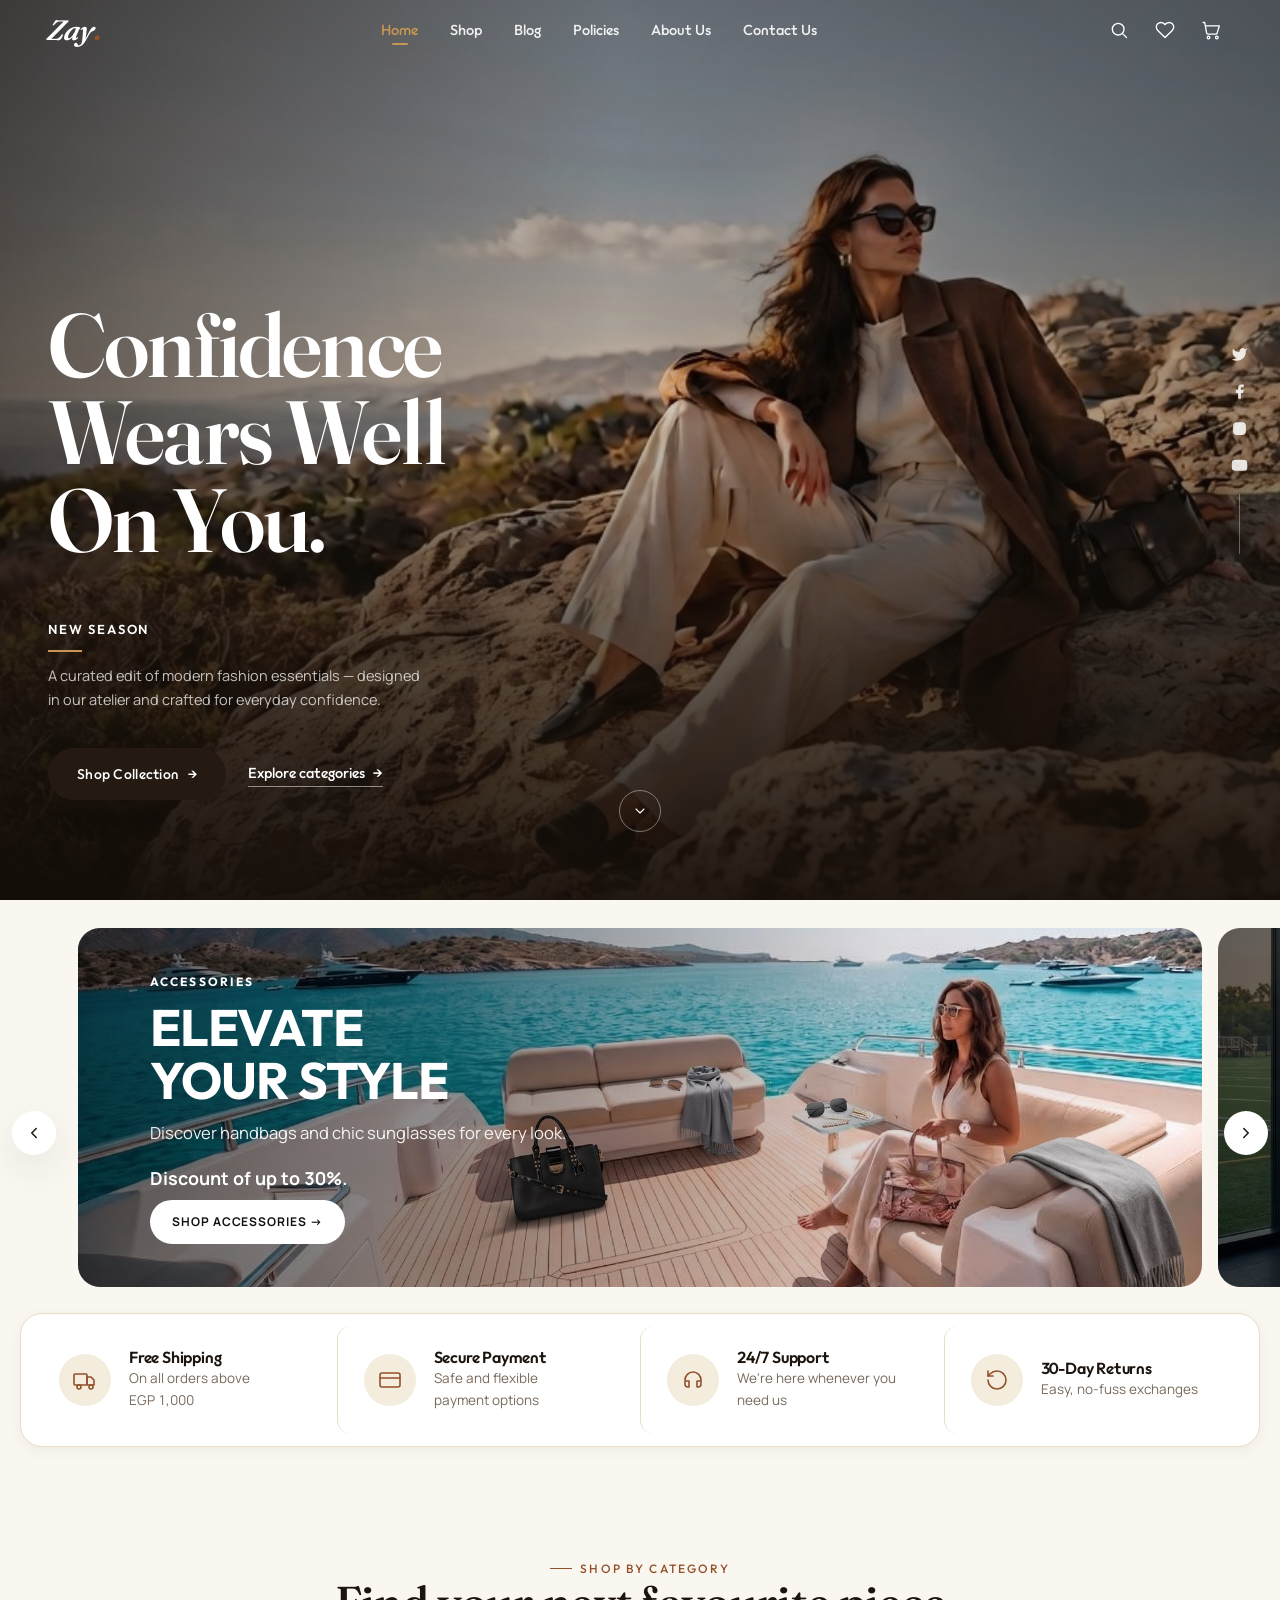
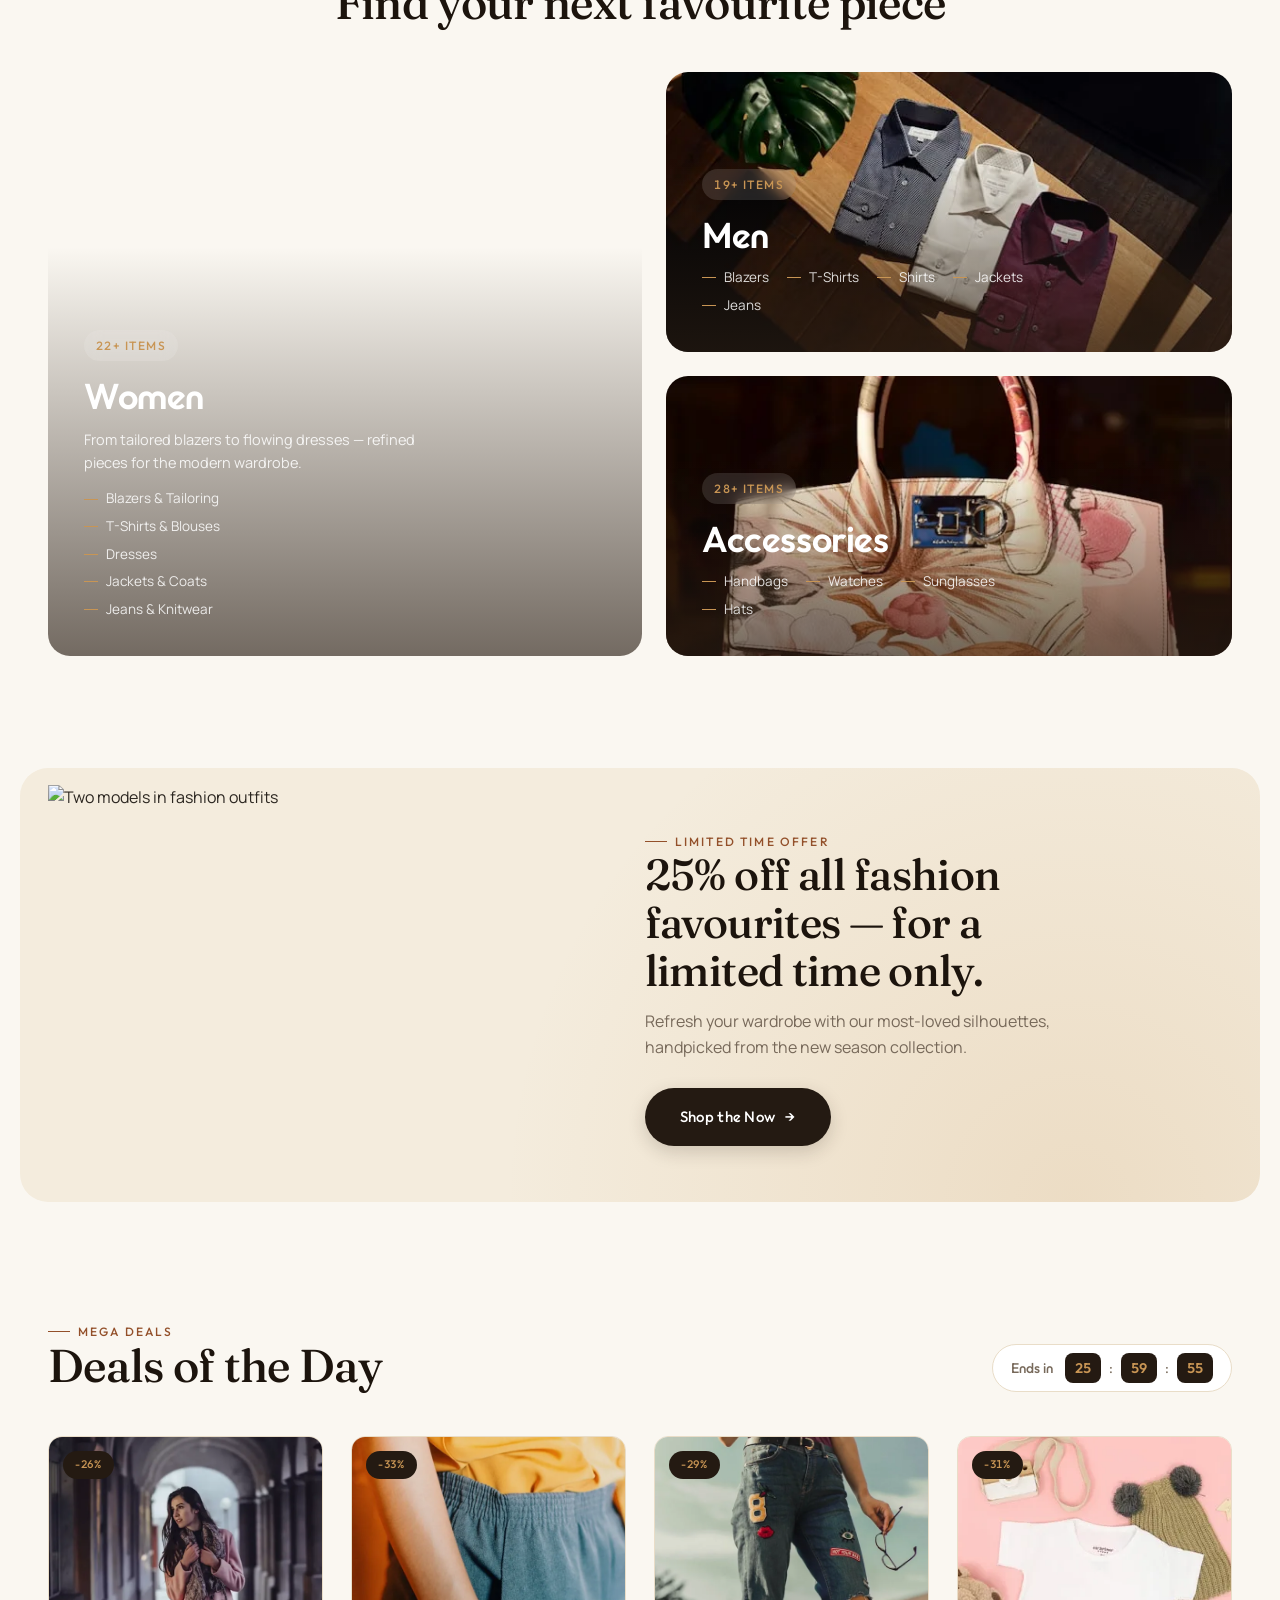
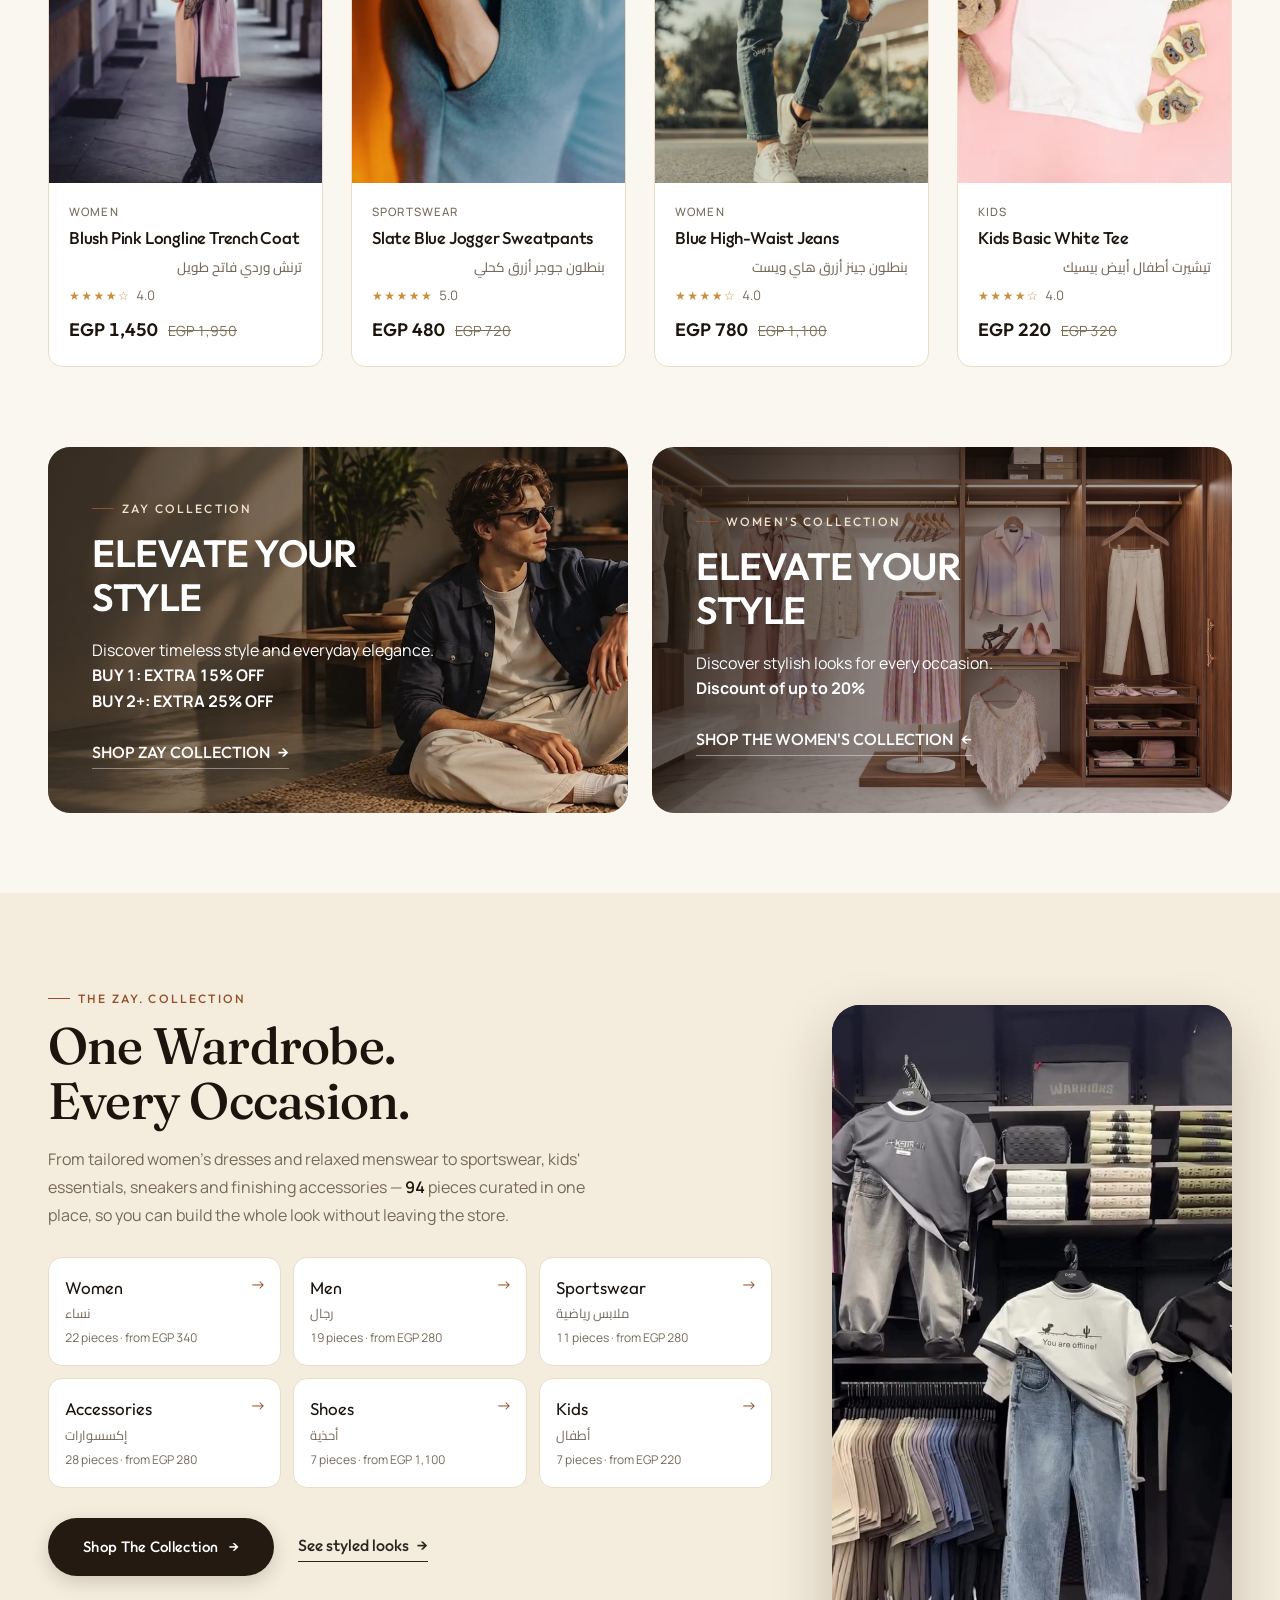
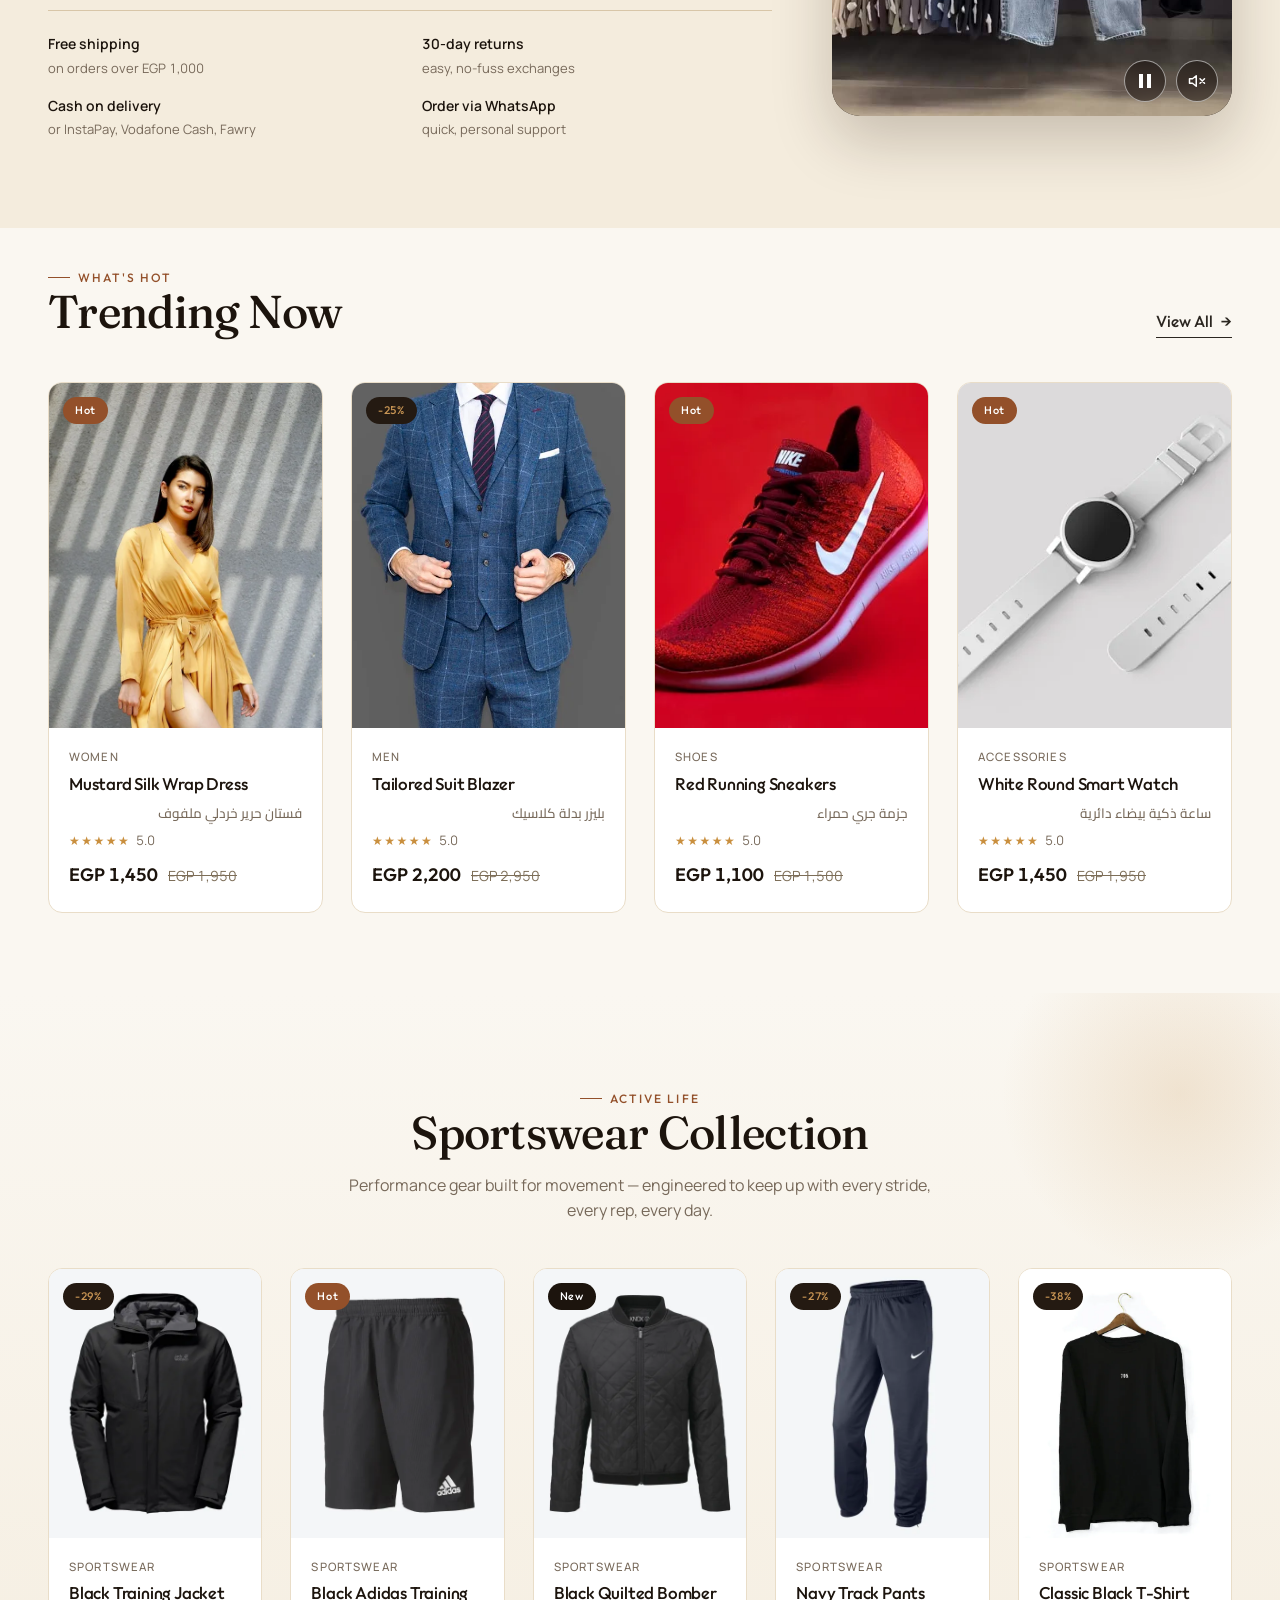
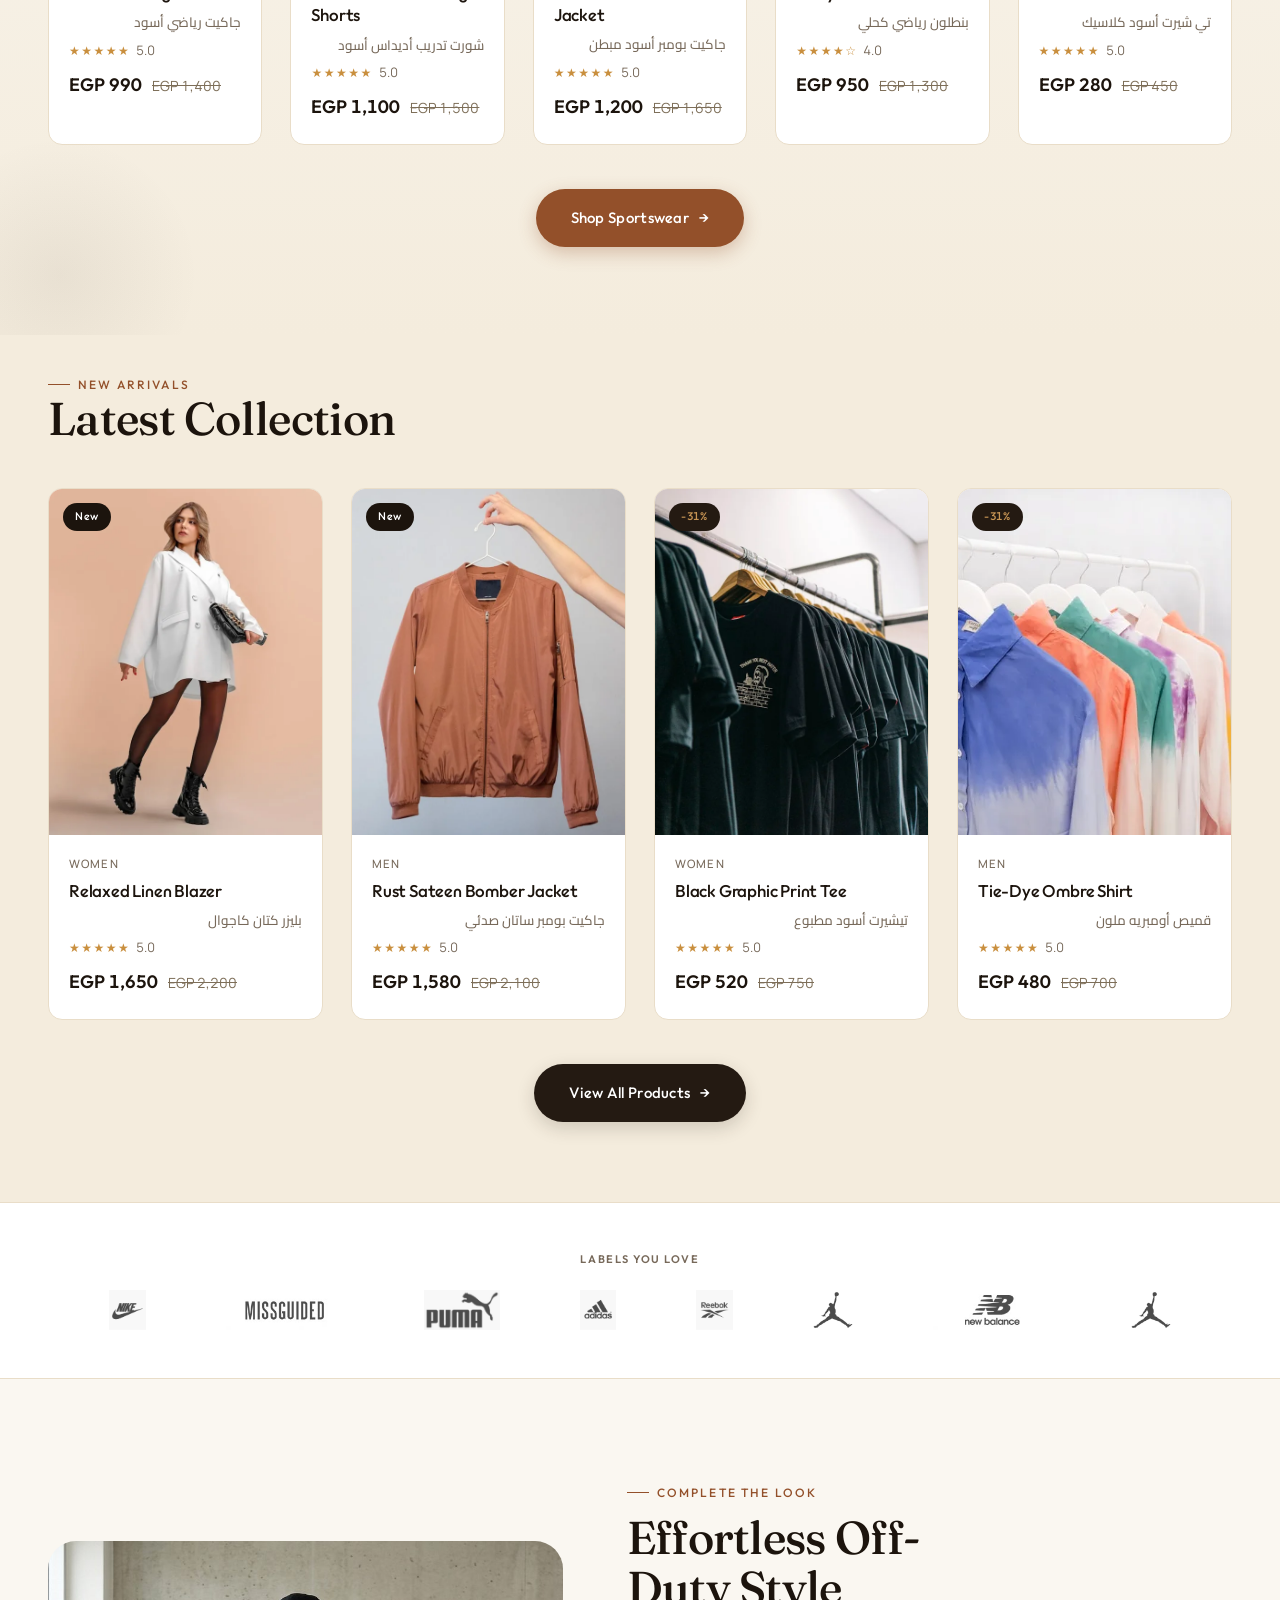
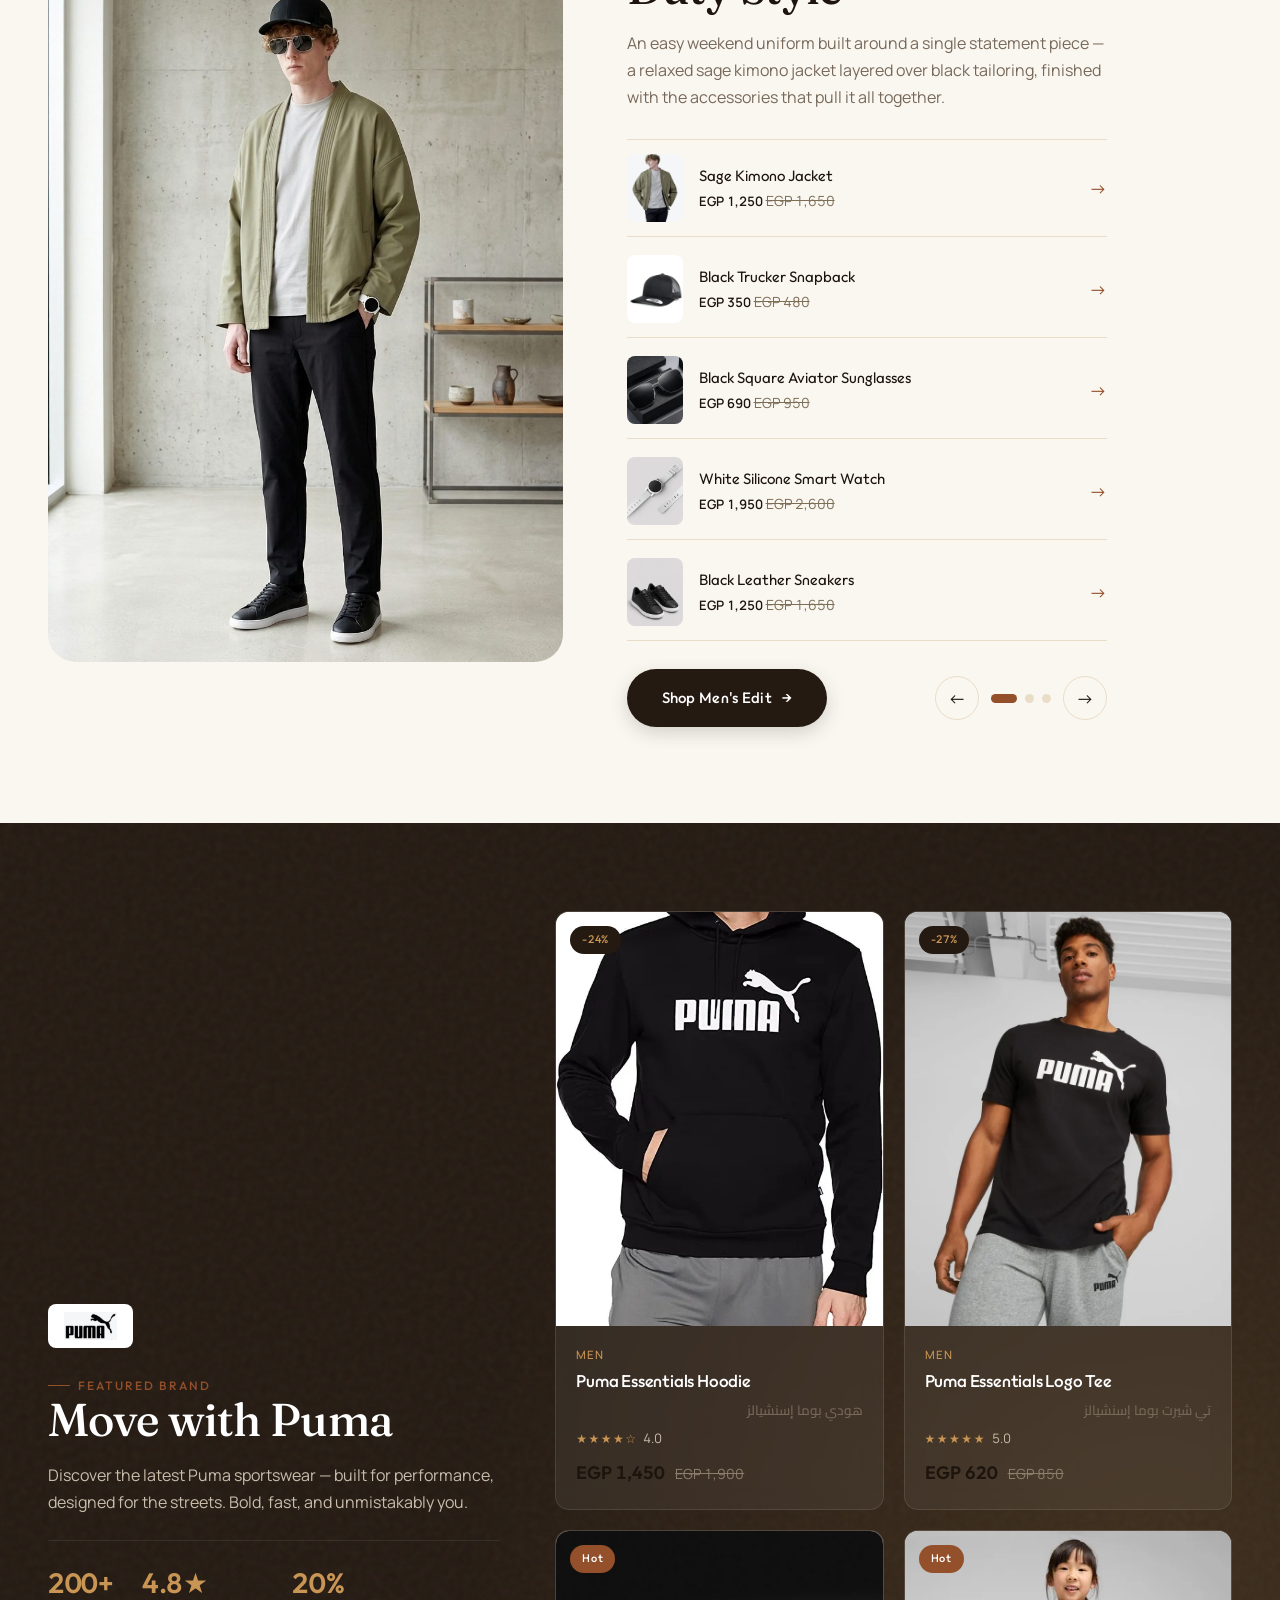
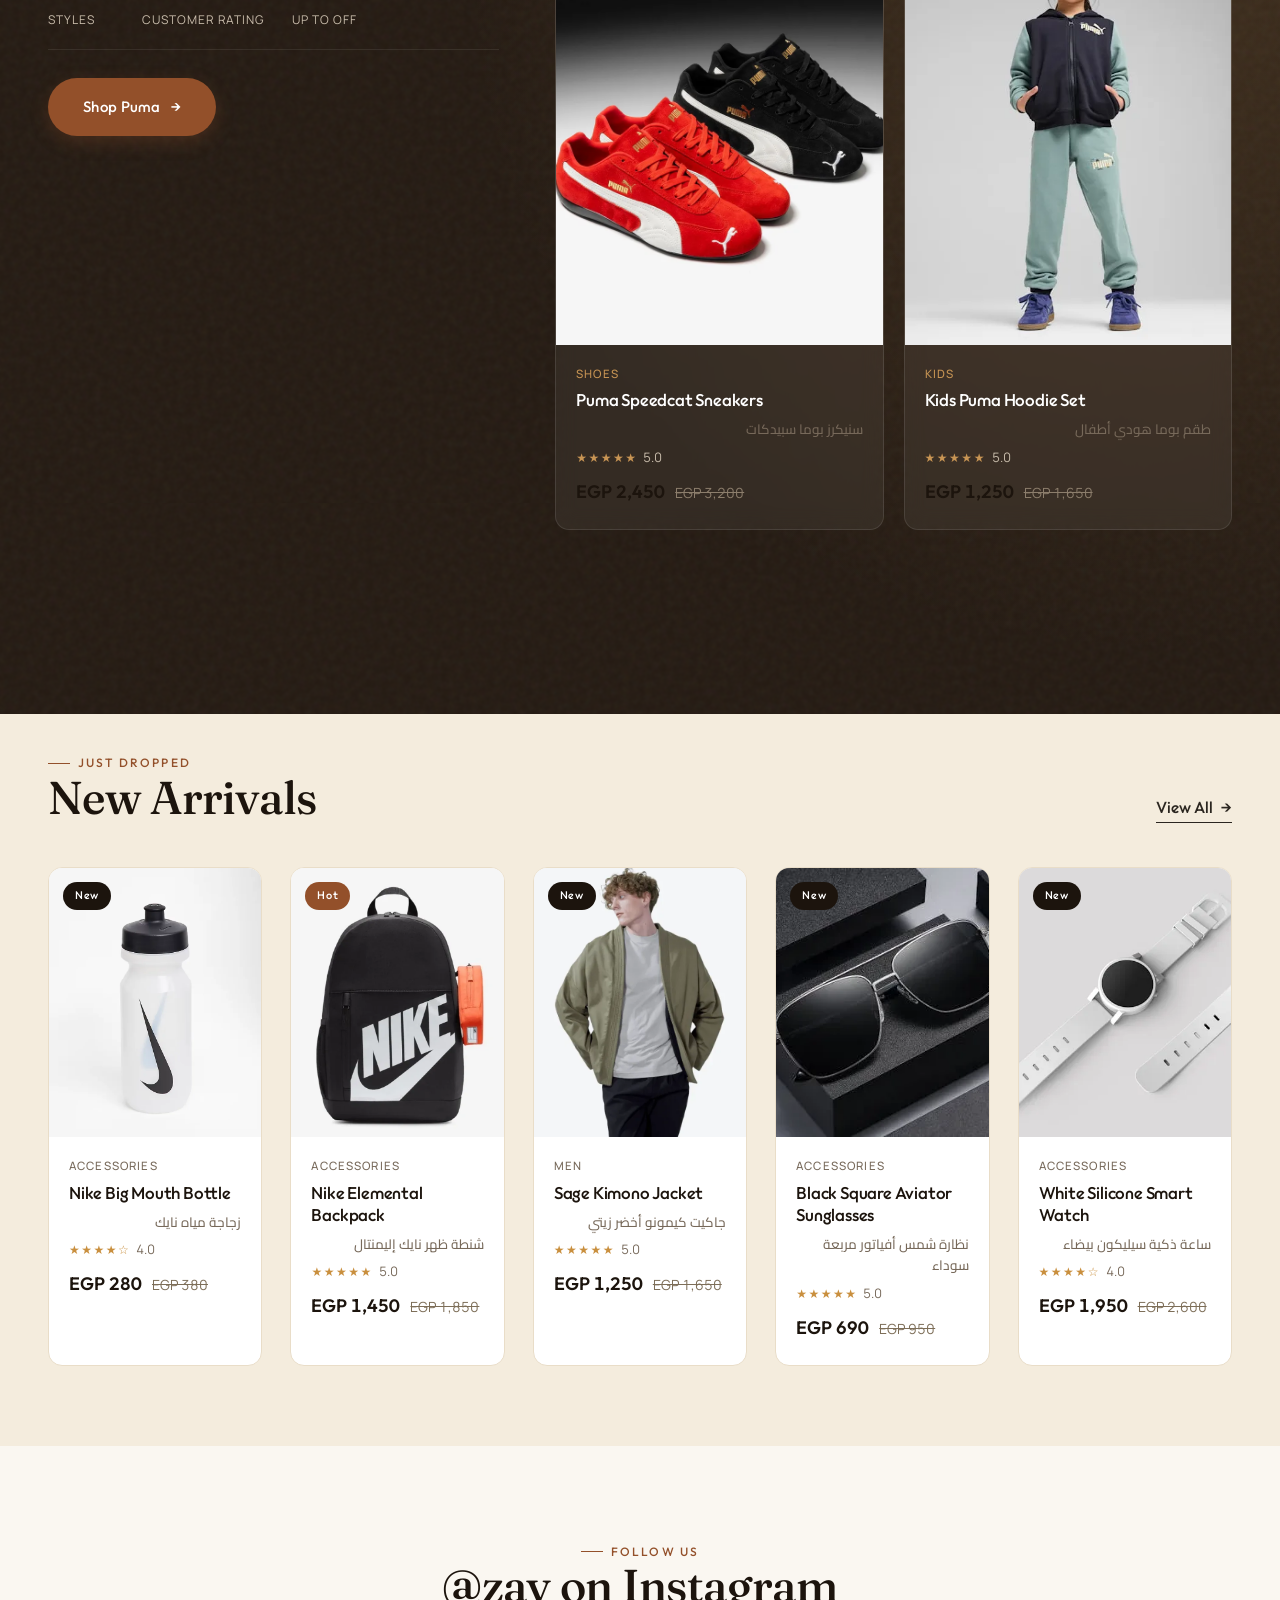
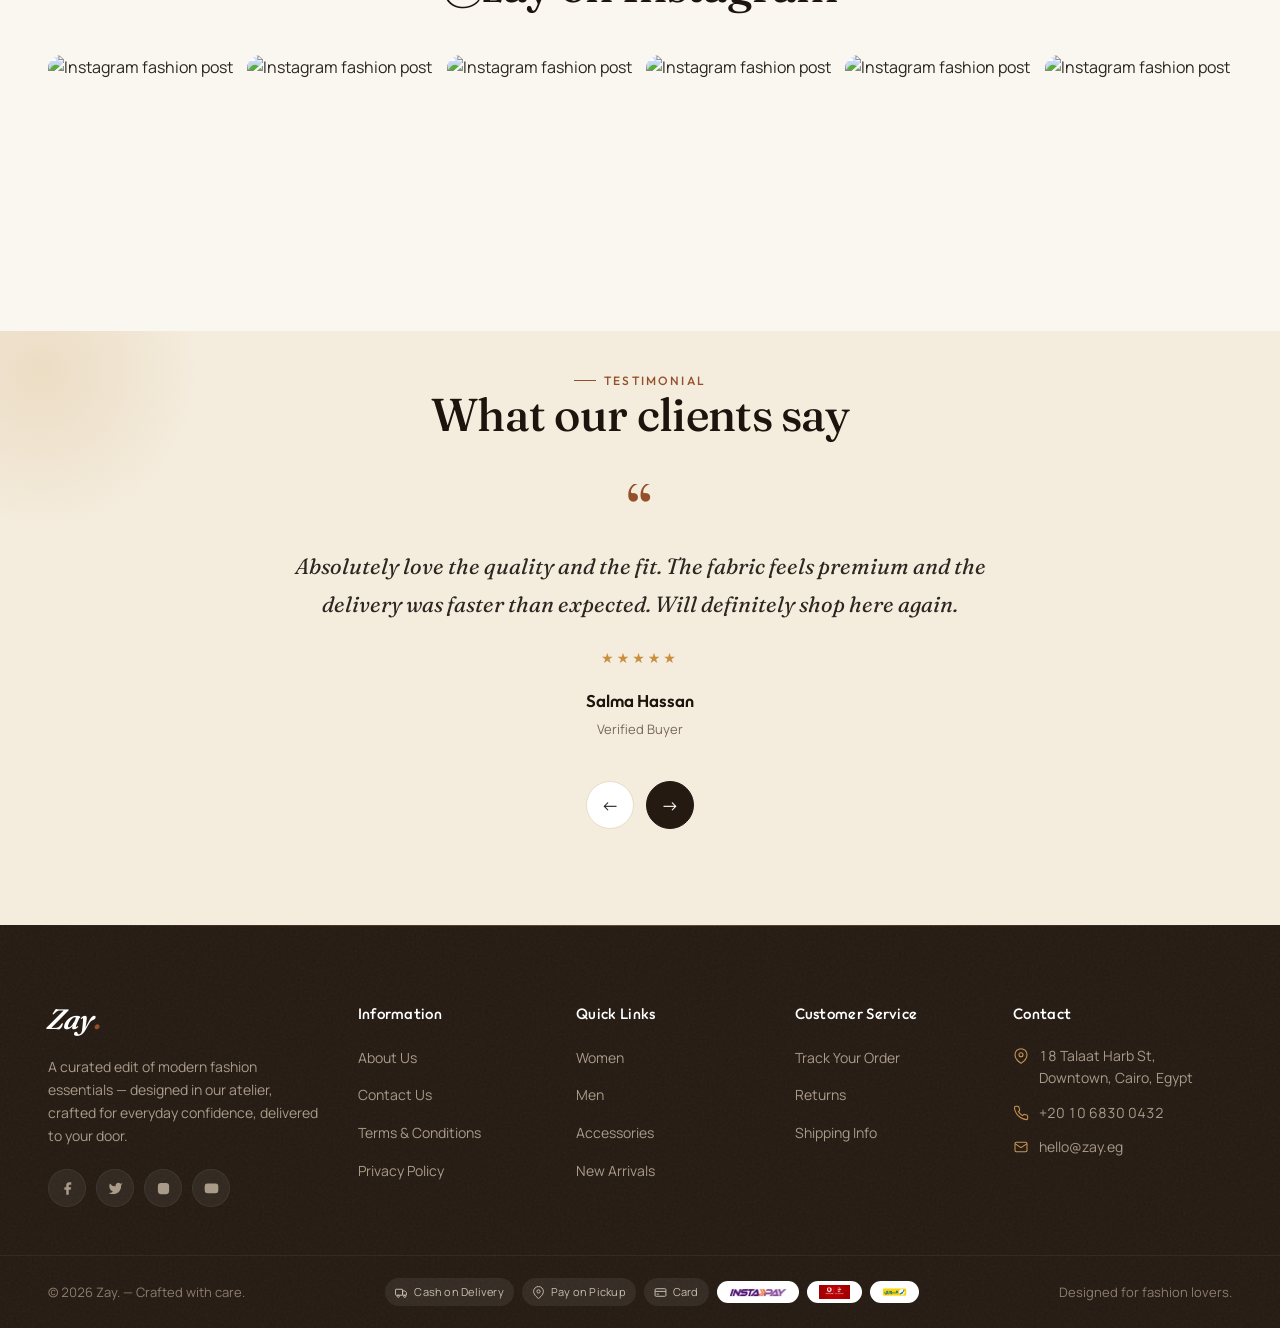
==== commit d25f6904: "Add files via upload" ====
--- a/index.html
+++ b/index.html
@@ -426,9 +426,9 @@
           <h2 class="section-title">Find your next favourite piece</h2>
         </div>
         <div class="categories__grid">
-          <a href="shop.html?cat=Women" class="cat cat--women reveal" style="background-image:url('https://images.unsplash.com/photo-1485968579580-b6d095142e6e?auto=format&fit=crop&w=900&q=80')">
+          <a href="shop.html?cat=Women" class="cat cat--women reveal" style="background-image:url('assets/img/women.png')">
             <div class="cat__body">
-              <span class="cat__count">26+ Items</span>
+              <span class="cat__count">22+ Items</span>
               <h3 class="cat__title">Women</h3>
               <p class="cat__desc">From tailored blazers to flowing dresses — refined pieces for the modern wardrobe.</p>
               <ul class="cat__list">
@@ -441,16 +441,16 @@
             </div>
           </a>
           <div class="categories__col">
-            <a href="shop.html?cat=Men" class="cat cat--men reveal" style="background-image:url('https://images.unsplash.com/photo-1507003211169-0a1dd7228f2d?auto=format&fit=crop&w=900&q=80')">
+            <a href="shop.html?cat=Men" class="cat cat--men reveal" style="background-image:url('assets/img/products/oxford-shirt.webp')">
               <div class="cat__body">
-                <span class="cat__count">23+ Items</span>
+                <span class="cat__count">19+ Items</span>
                 <h3 class="cat__title">Men</h3>
                 <ul class="cat__list cat__list--inline"><li>Blazers</li><li>T-Shirts</li><li>Shirts</li><li>Jackets</li><li>Jeans</li></ul>
               </div>
             </a>
-            <a href="shop.html?cat=Accessories" class="cat cat--acc reveal" style="background-image:url('https://images.unsplash.com/photo-1591561954557-26941169b49e?auto=format&fit=crop&w=900&q=80')">
+            <a href="shop.html?cat=Accessories" class="cat cat--acc reveal" style="background-image:url('assets/img/products/crossbody-bag.webp')">
               <div class="cat__body">
-                <span class="cat__count">18+ Items</span>
+                <span class="cat__count">28+ Items</span>
                 <h3 class="cat__title">Accessories</h3>
                 <ul class="cat__list cat__list--inline"><li>Handbags</li><li>Watches</li><li>Sunglasses</li><li>Hats</li></ul>
               </div>
@@ -661,7 +661,7 @@
           <div class="featured-brand__stats">
             <div><strong>200+</strong><span>Styles</span></div>
             <div><strong>4.8★</strong><span>Customer Rating</span></div>
-            <div><strong>50%</strong><span>Up to Off</span></div>
+            <div><strong>20%</strong><span>Up to Off</span></div>
           </div>
           <a href="shop.html?q=puma" class="btn btn--gold btn--lg">Shop Puma <span class="btn__arrow">→</span></a>
         </div>
--- a/style.css
+++ b/style.css
@@ -967,6 +967,7 @@
     }
 
     .promo-slider__nav {
+      top: 45%;
         width: 40px;
         height: 40px;
     }
@@ -1087,11 +1088,13 @@
     }
 
     .promo-slider__nav {
+      top: 45%;
         width: 36px;
         height: 36px;
     }
 
     .promo-slider__nav--prev {
+      
         left: 10px;
     }
 
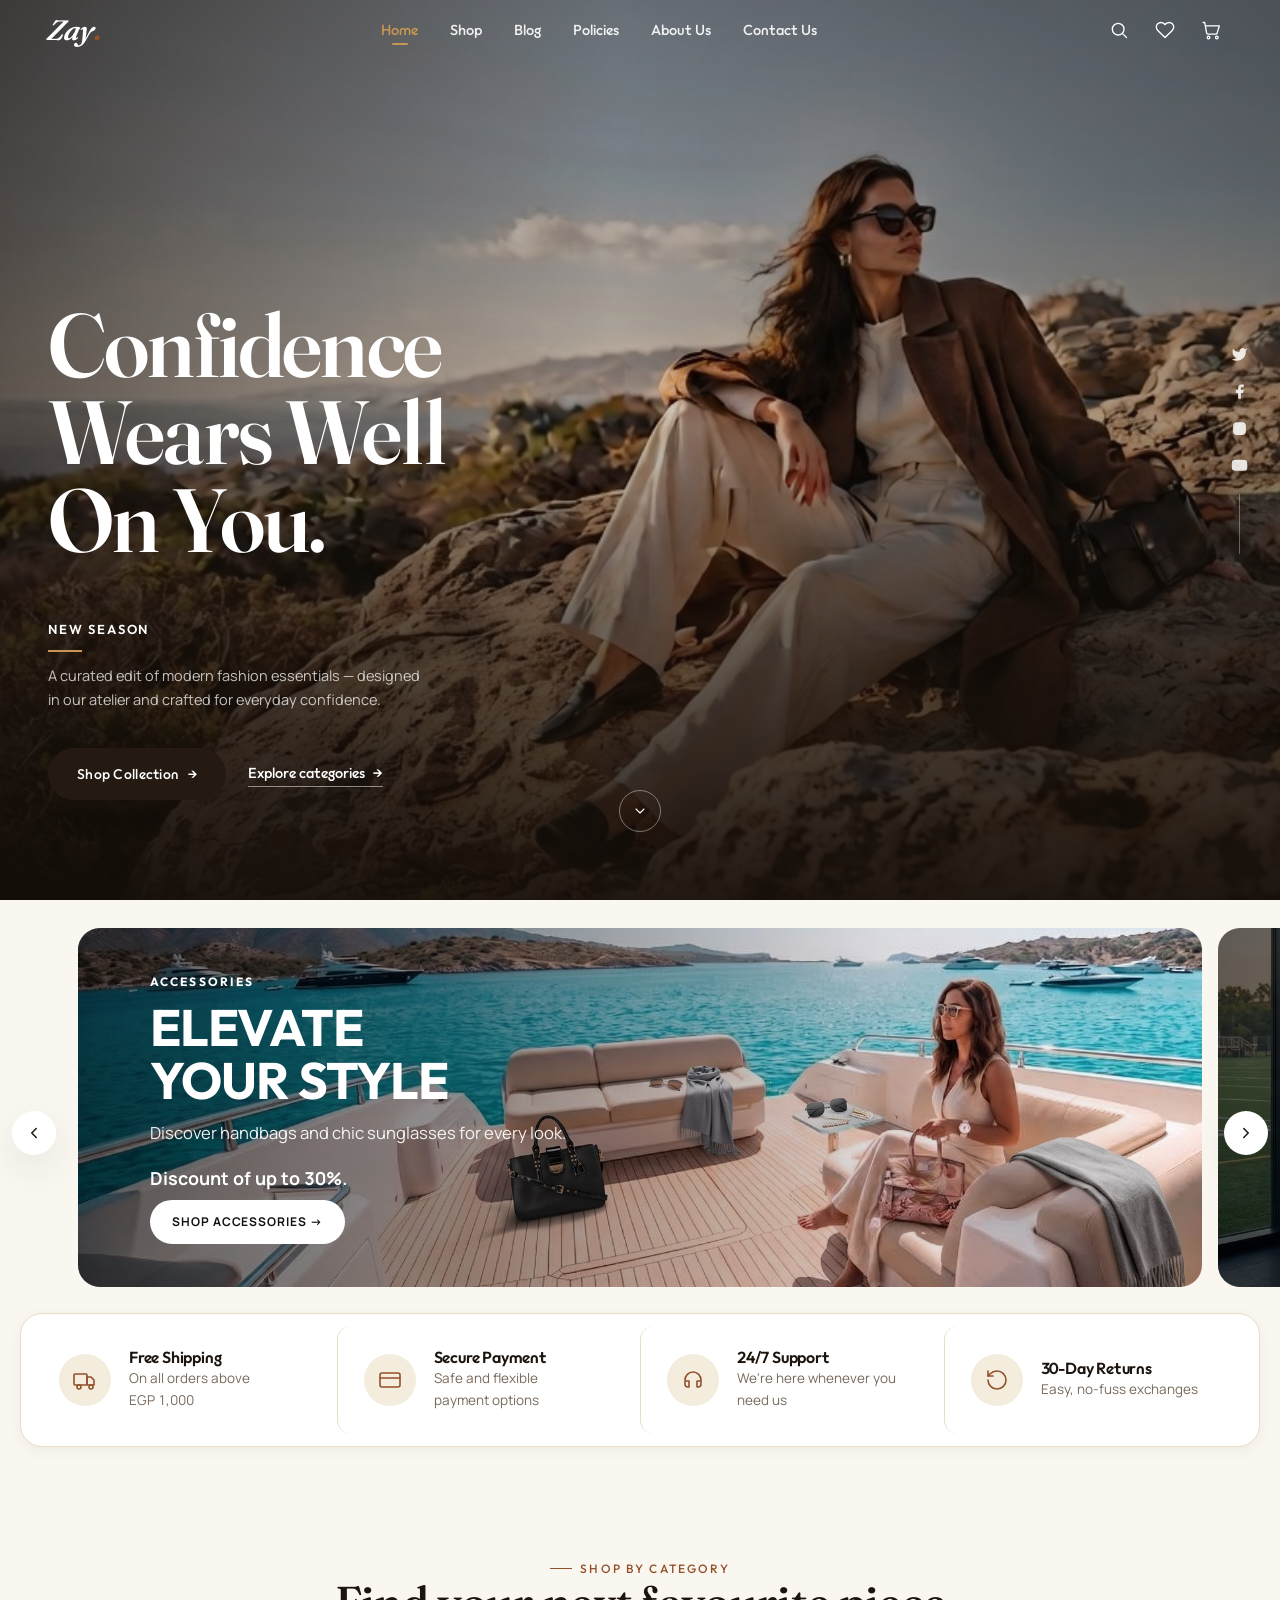
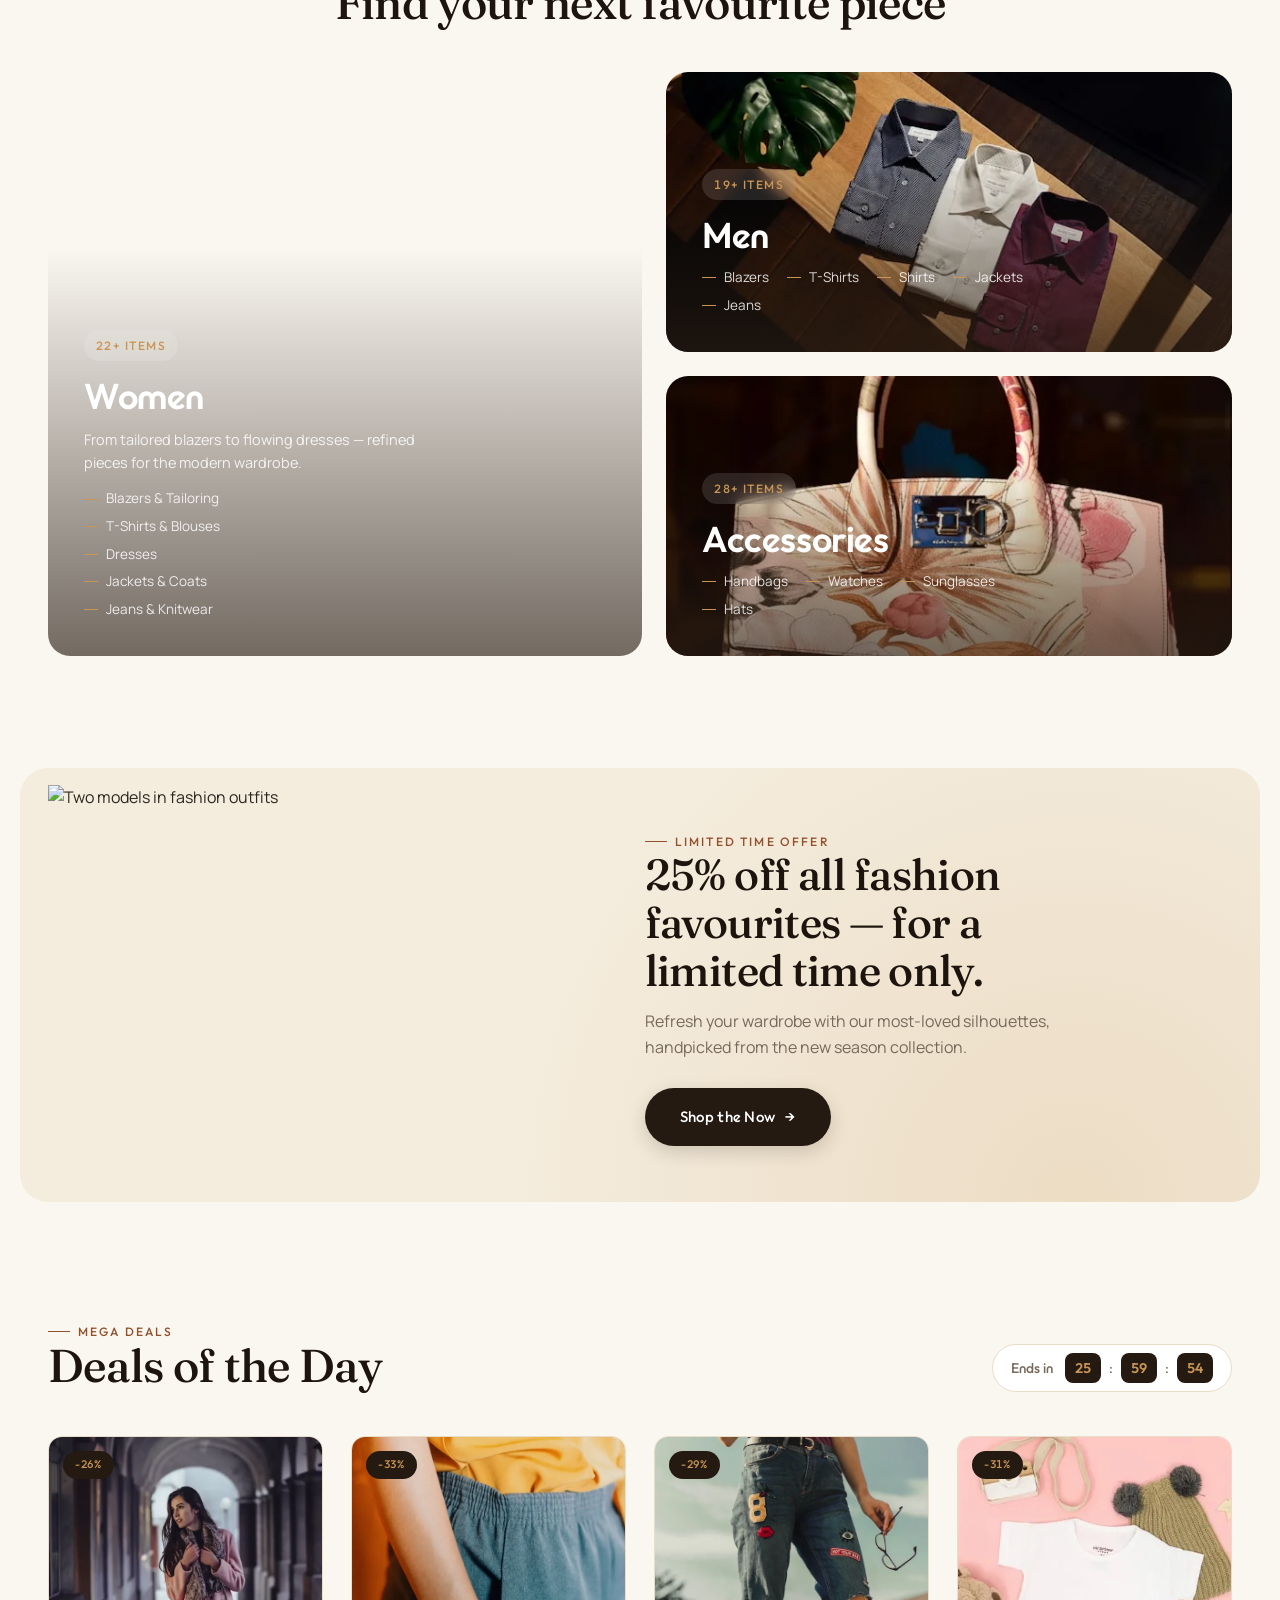
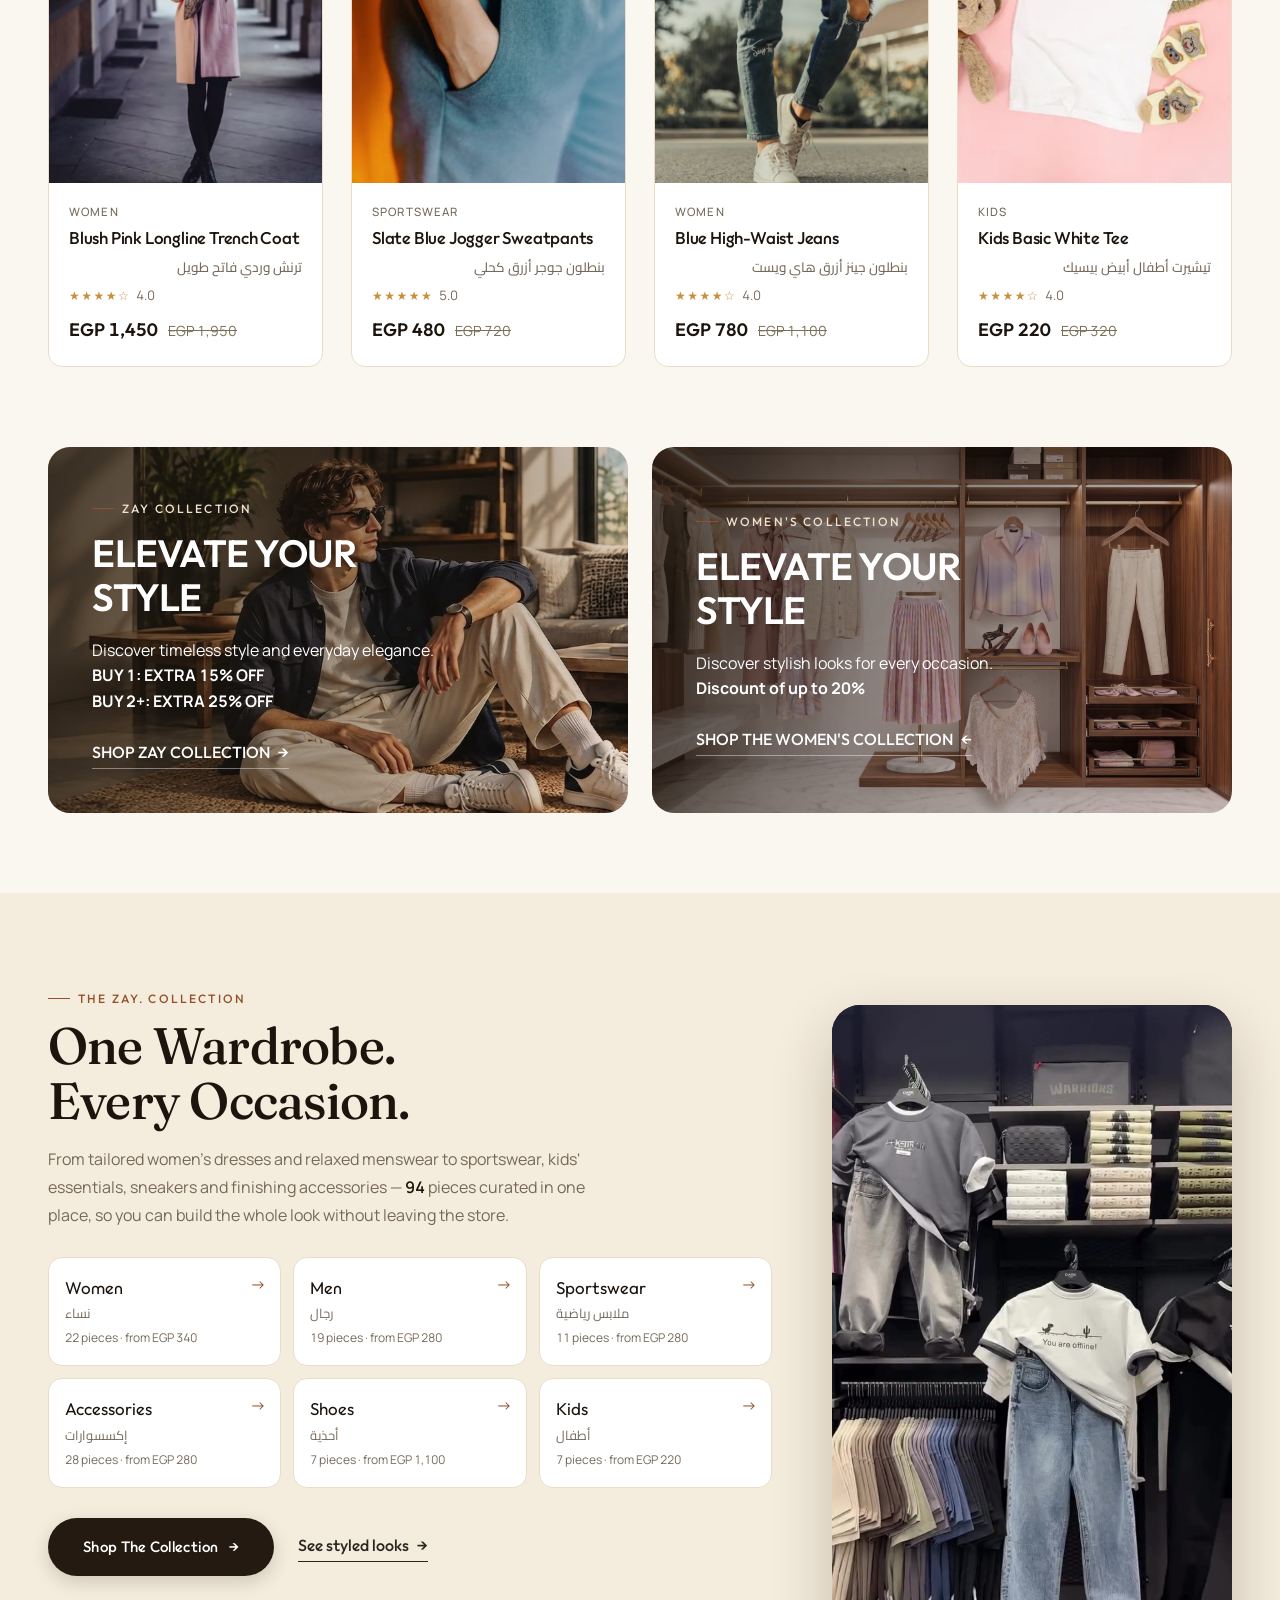
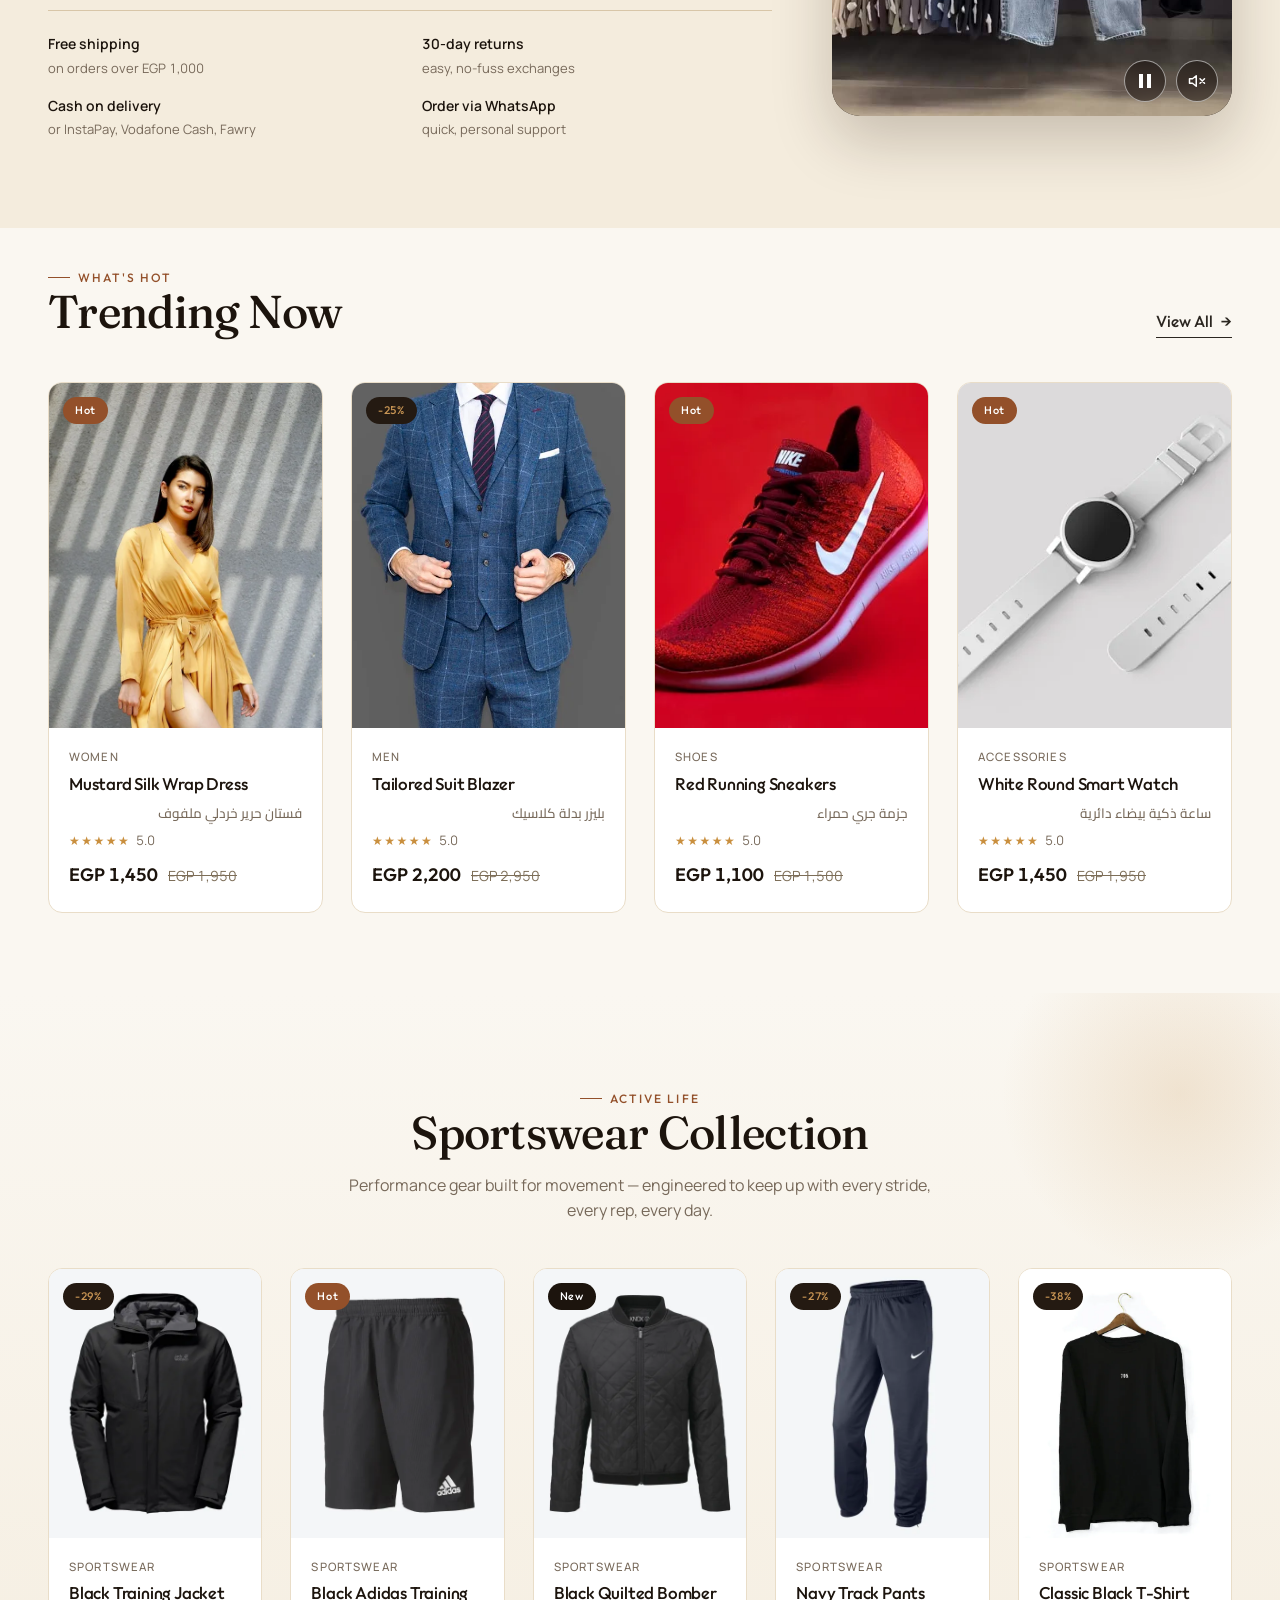
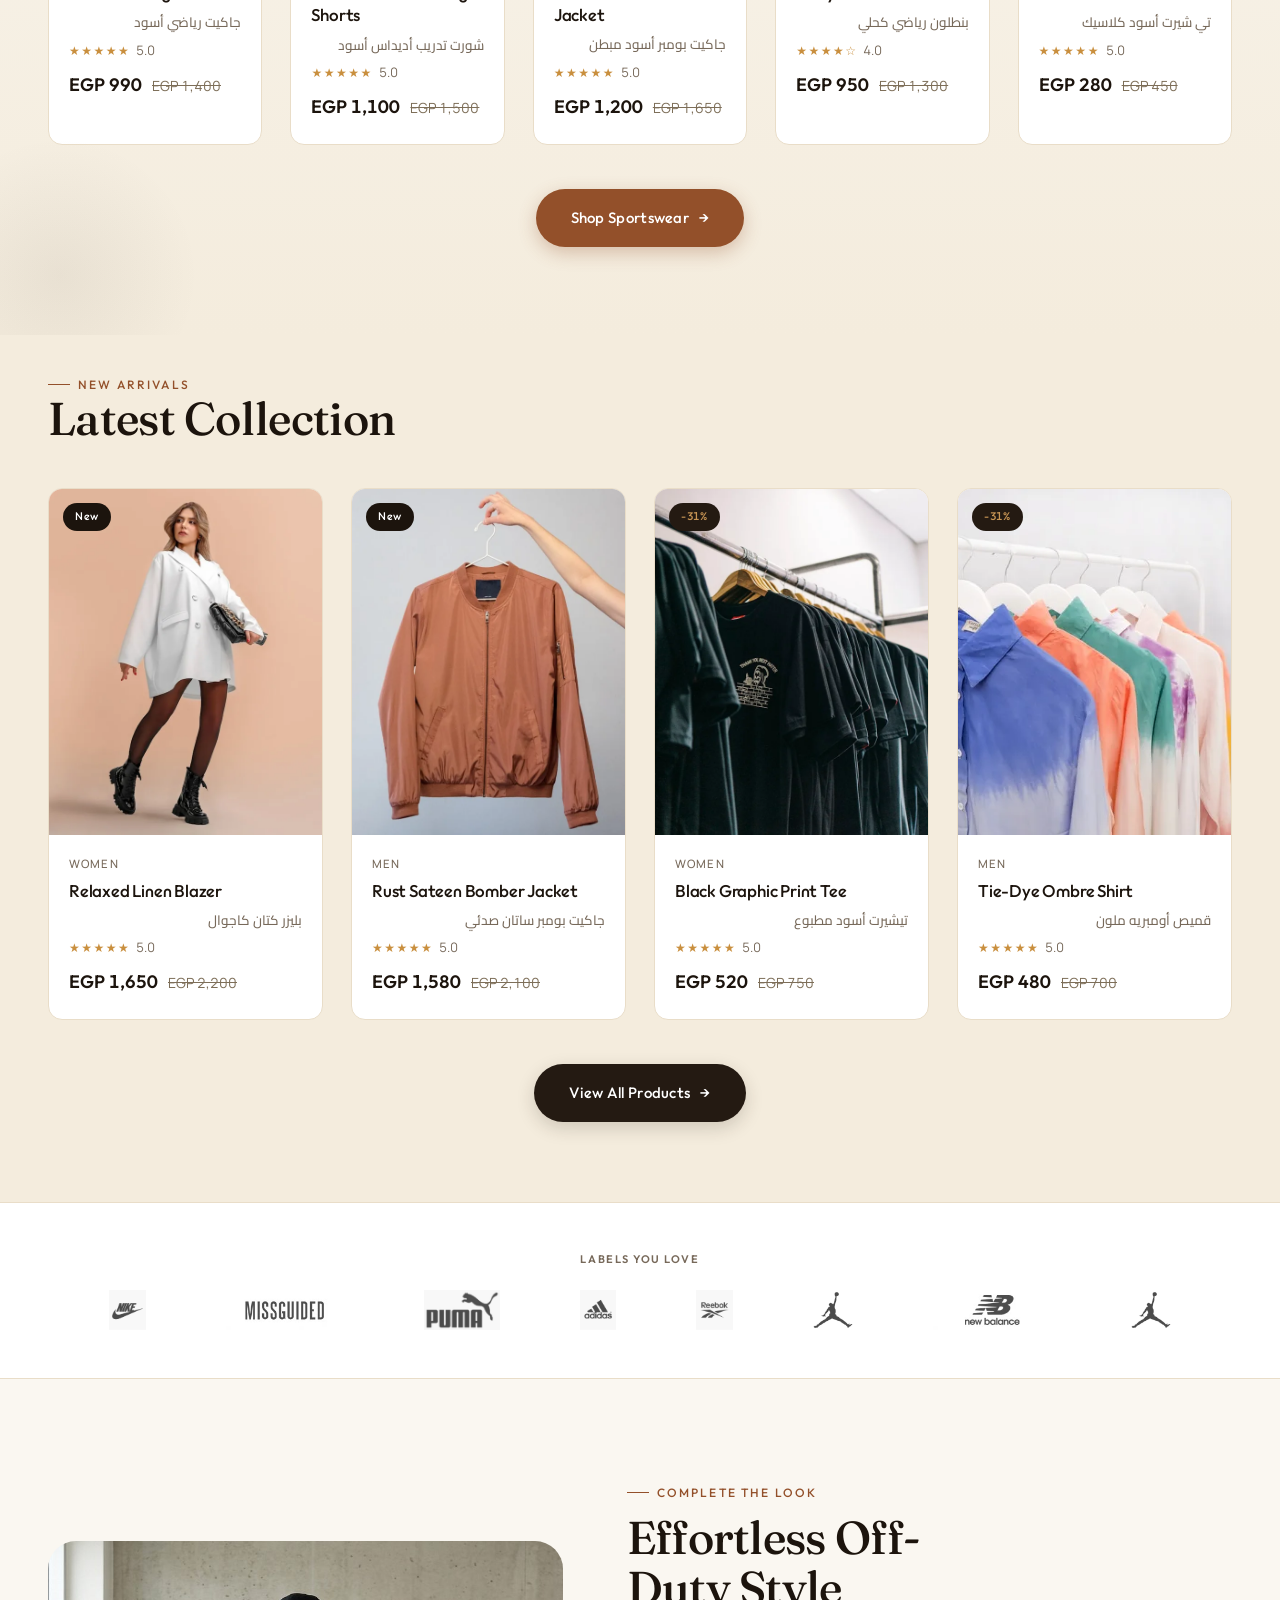
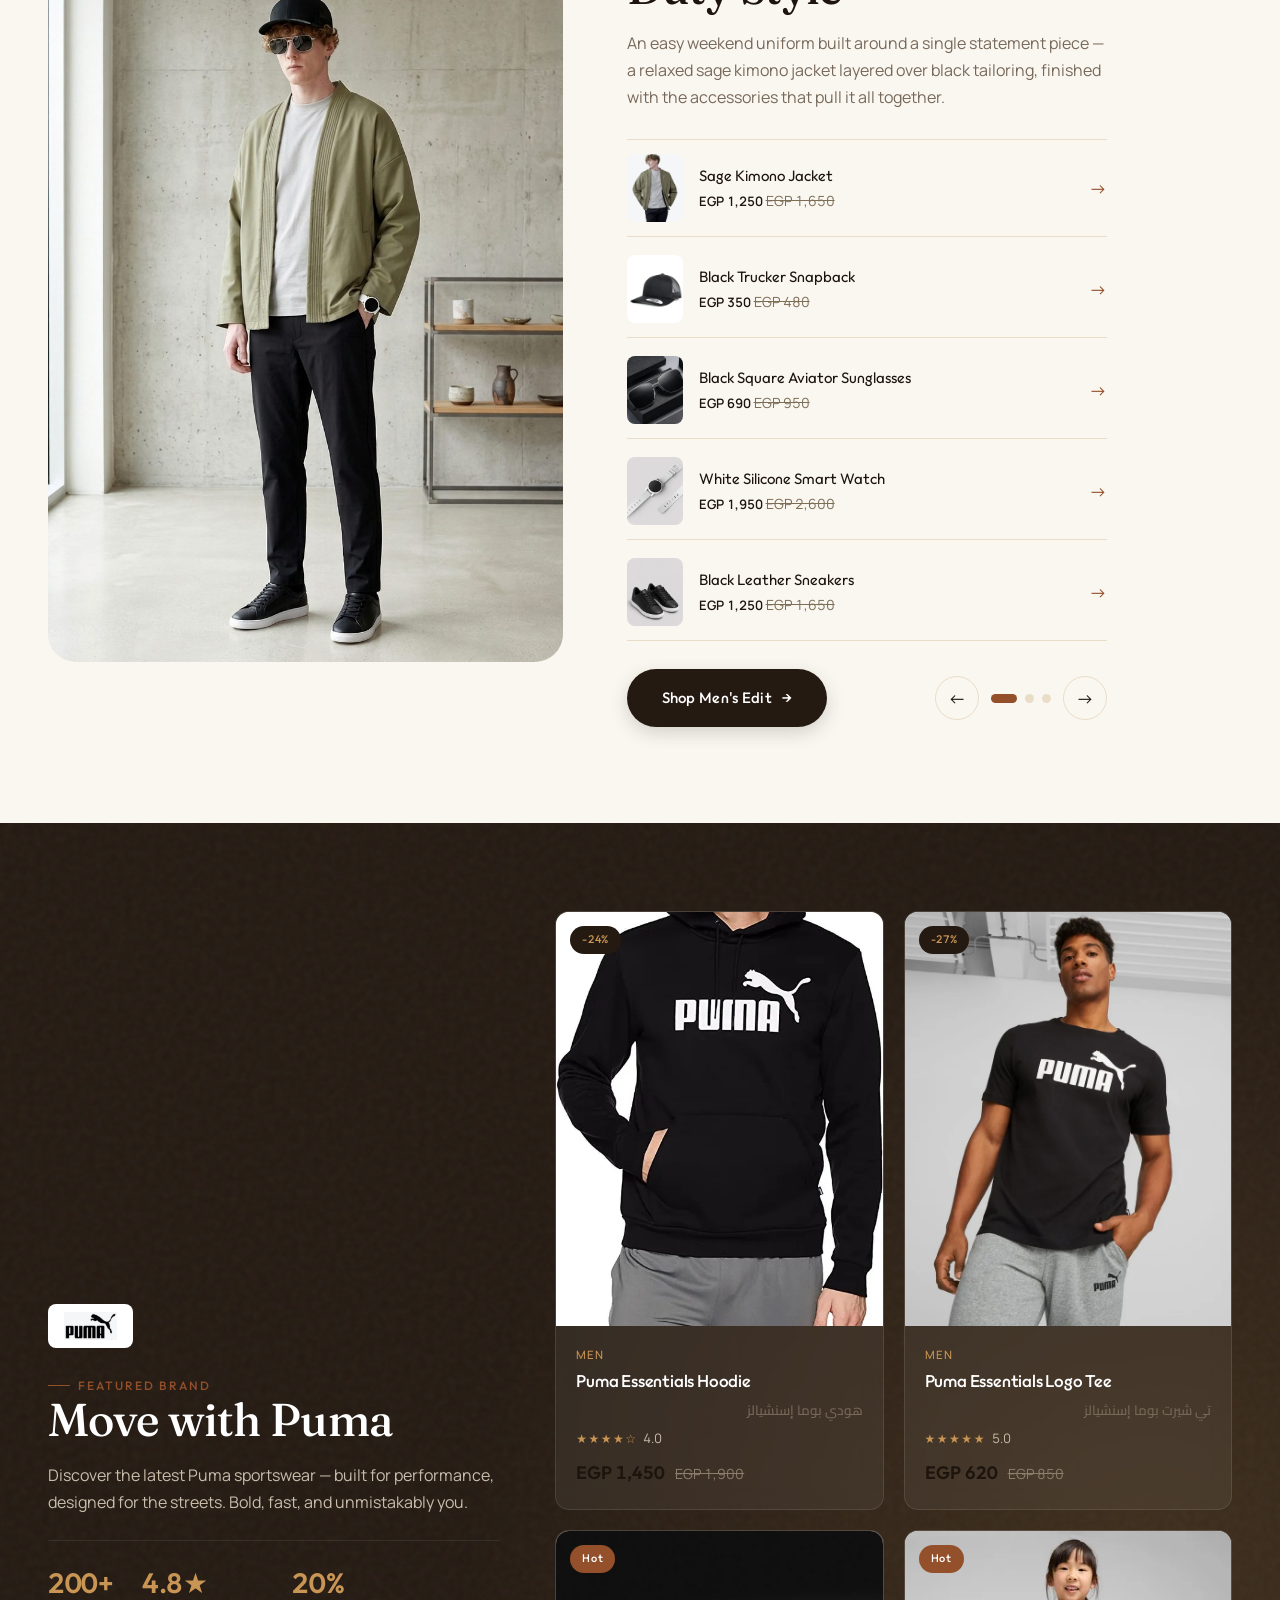
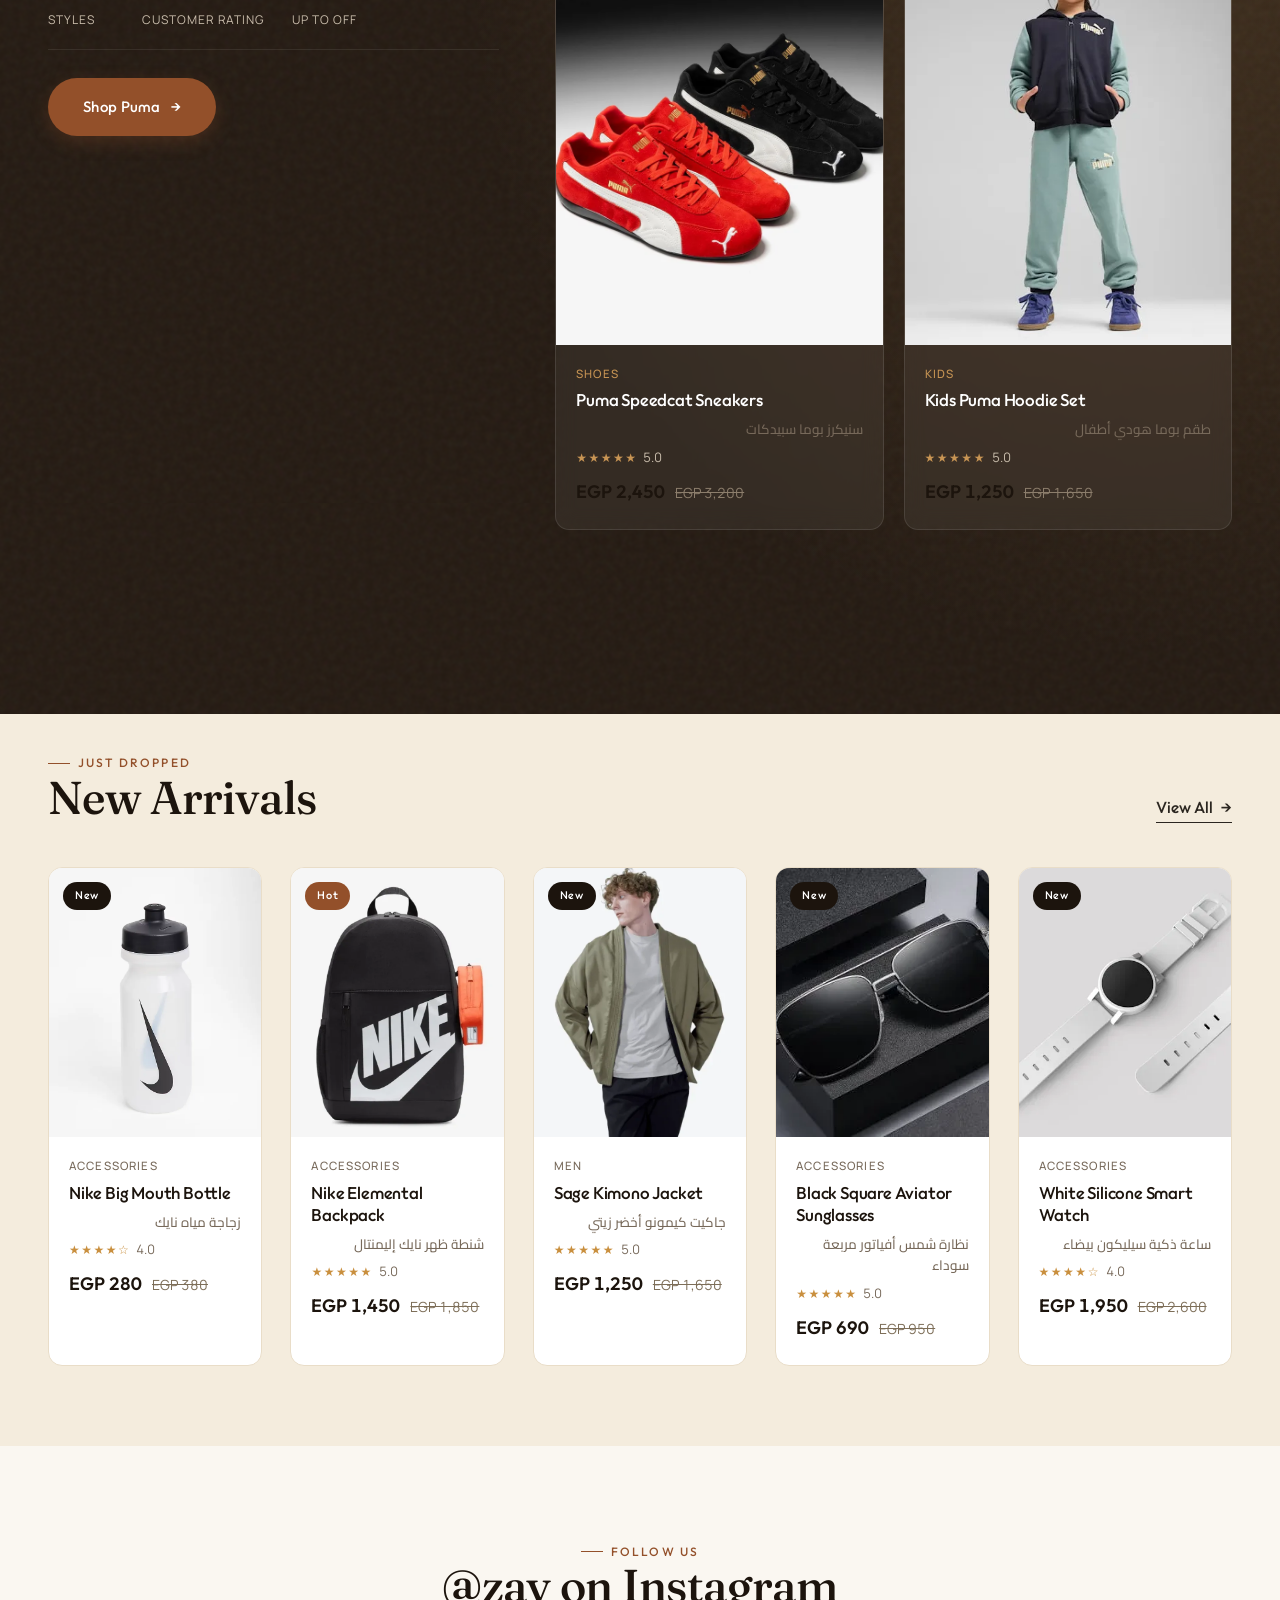
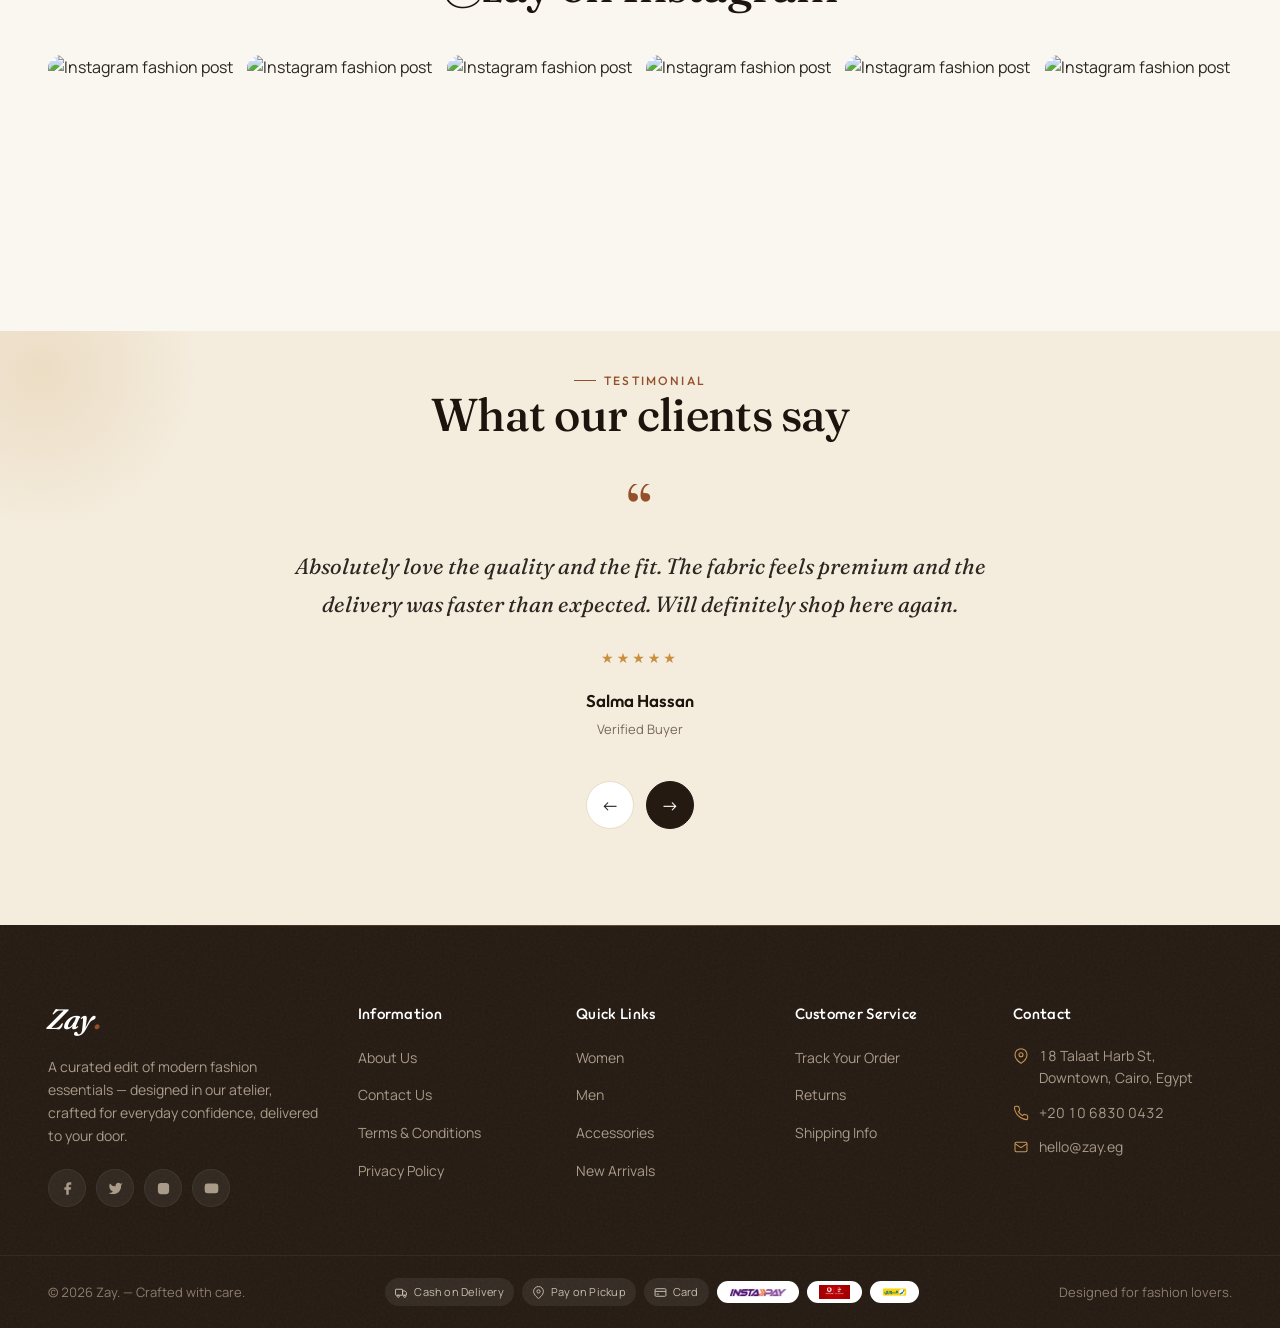
==== commit 8c792708: "Add files via upload" ====
--- a/index.html
+++ b/index.html
@@ -24,7 +24,7 @@
 
   <main>
     <!-- HERO -->
-    <section class="hero" id="hero" style="background-image:url('assets/img/bb.jpg')">
+    <section class="hero" id="hero">
       <div class="hero__scrim" aria-hidden="true"></div>
 
       <div class="container hero__inner">
--- a/style.css
+++ b/style.css
@@ -491,6 +491,7 @@
   background-size: cover;
   background-position: center 22%;
   overflow: hidden;
+  background-image:url('assets/img/bb.jpg')
 }
 /* Pulls the photo up behind the transparent header (see HEADER rules
    above) so the nav reads as an overlay on the image, like the
@@ -1893,7 +1894,8 @@
   /* The vertical social rail and scroll cue are a desktop/tablet flourish;
      on phones the bottom tab bar already owns that screen real estate,
      so both are dropped to avoid overlapping it. */
-  .hero { min-height: 100svh; }
+  .hero { min-height: 100svh;   background-image:url('assets/img/bb_2.jpg')
+}
   .hero__social,
   .hero__scroll { display: none; }
 }
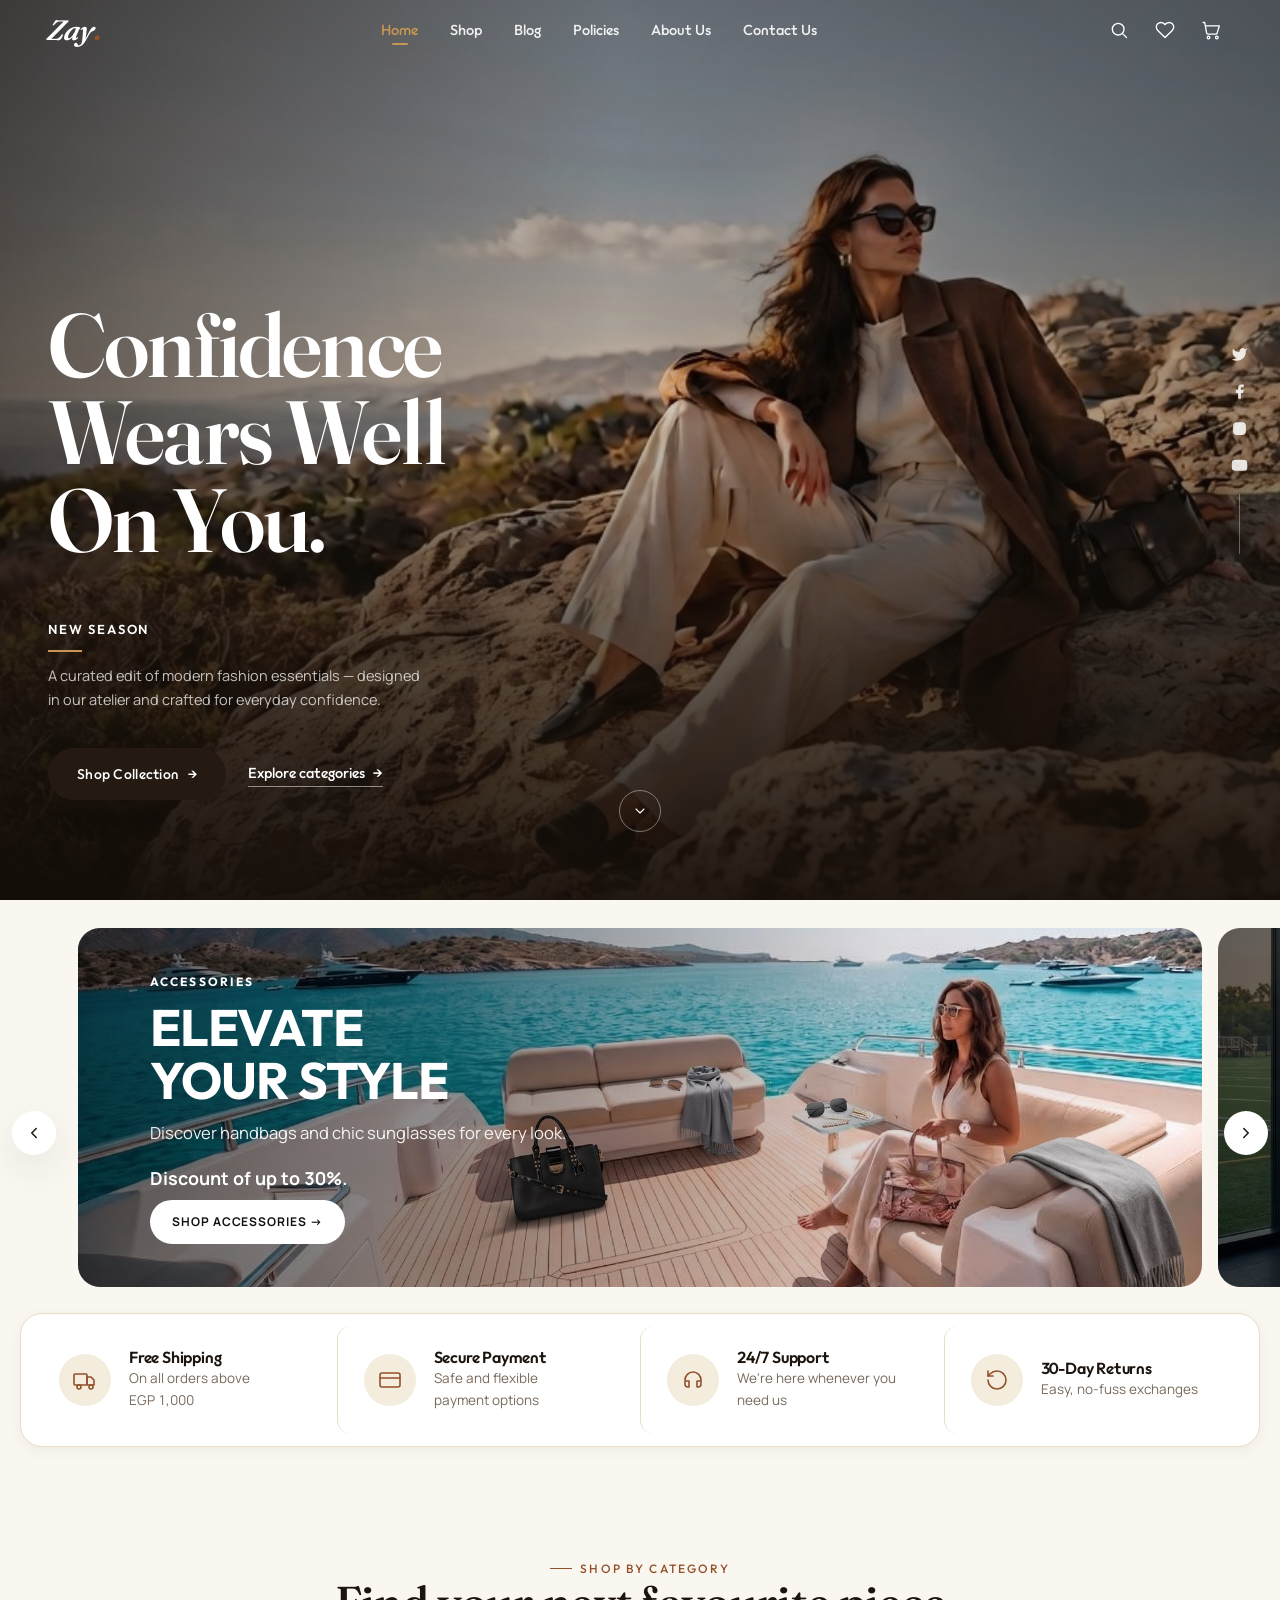
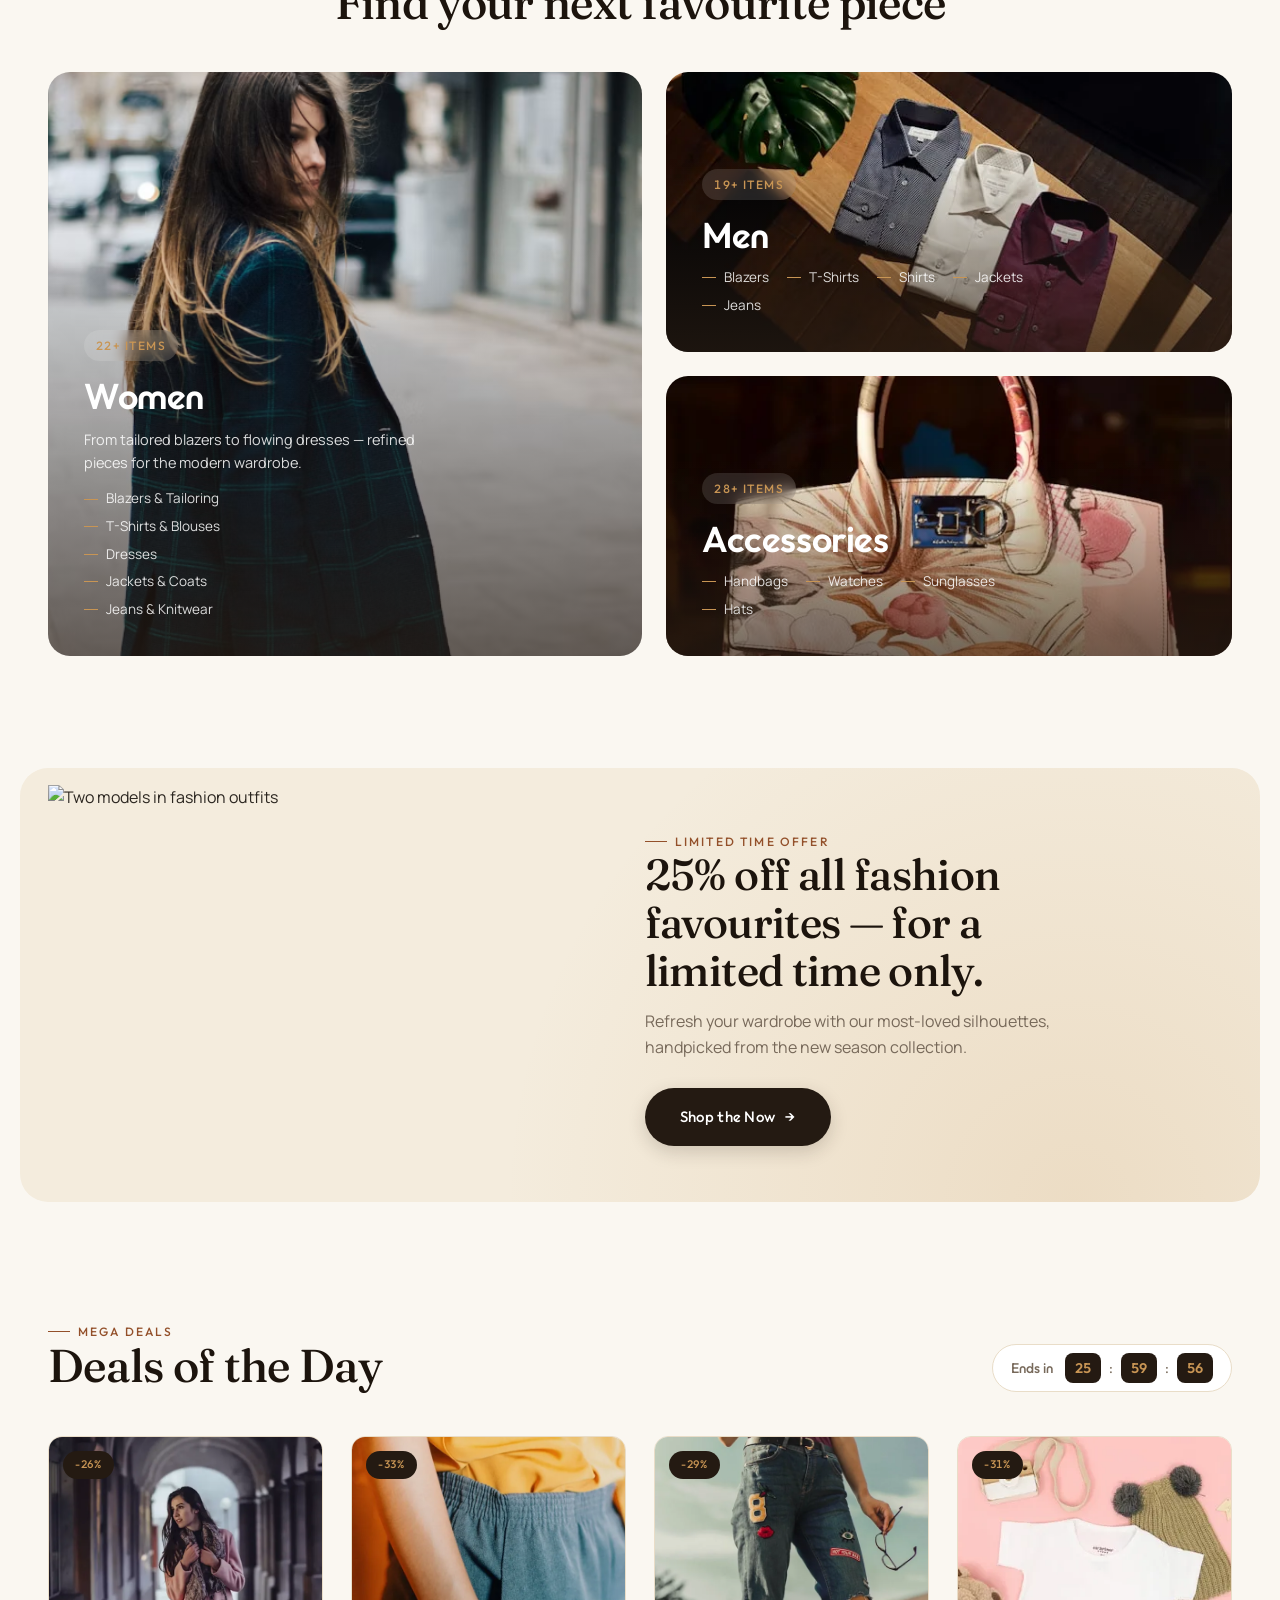
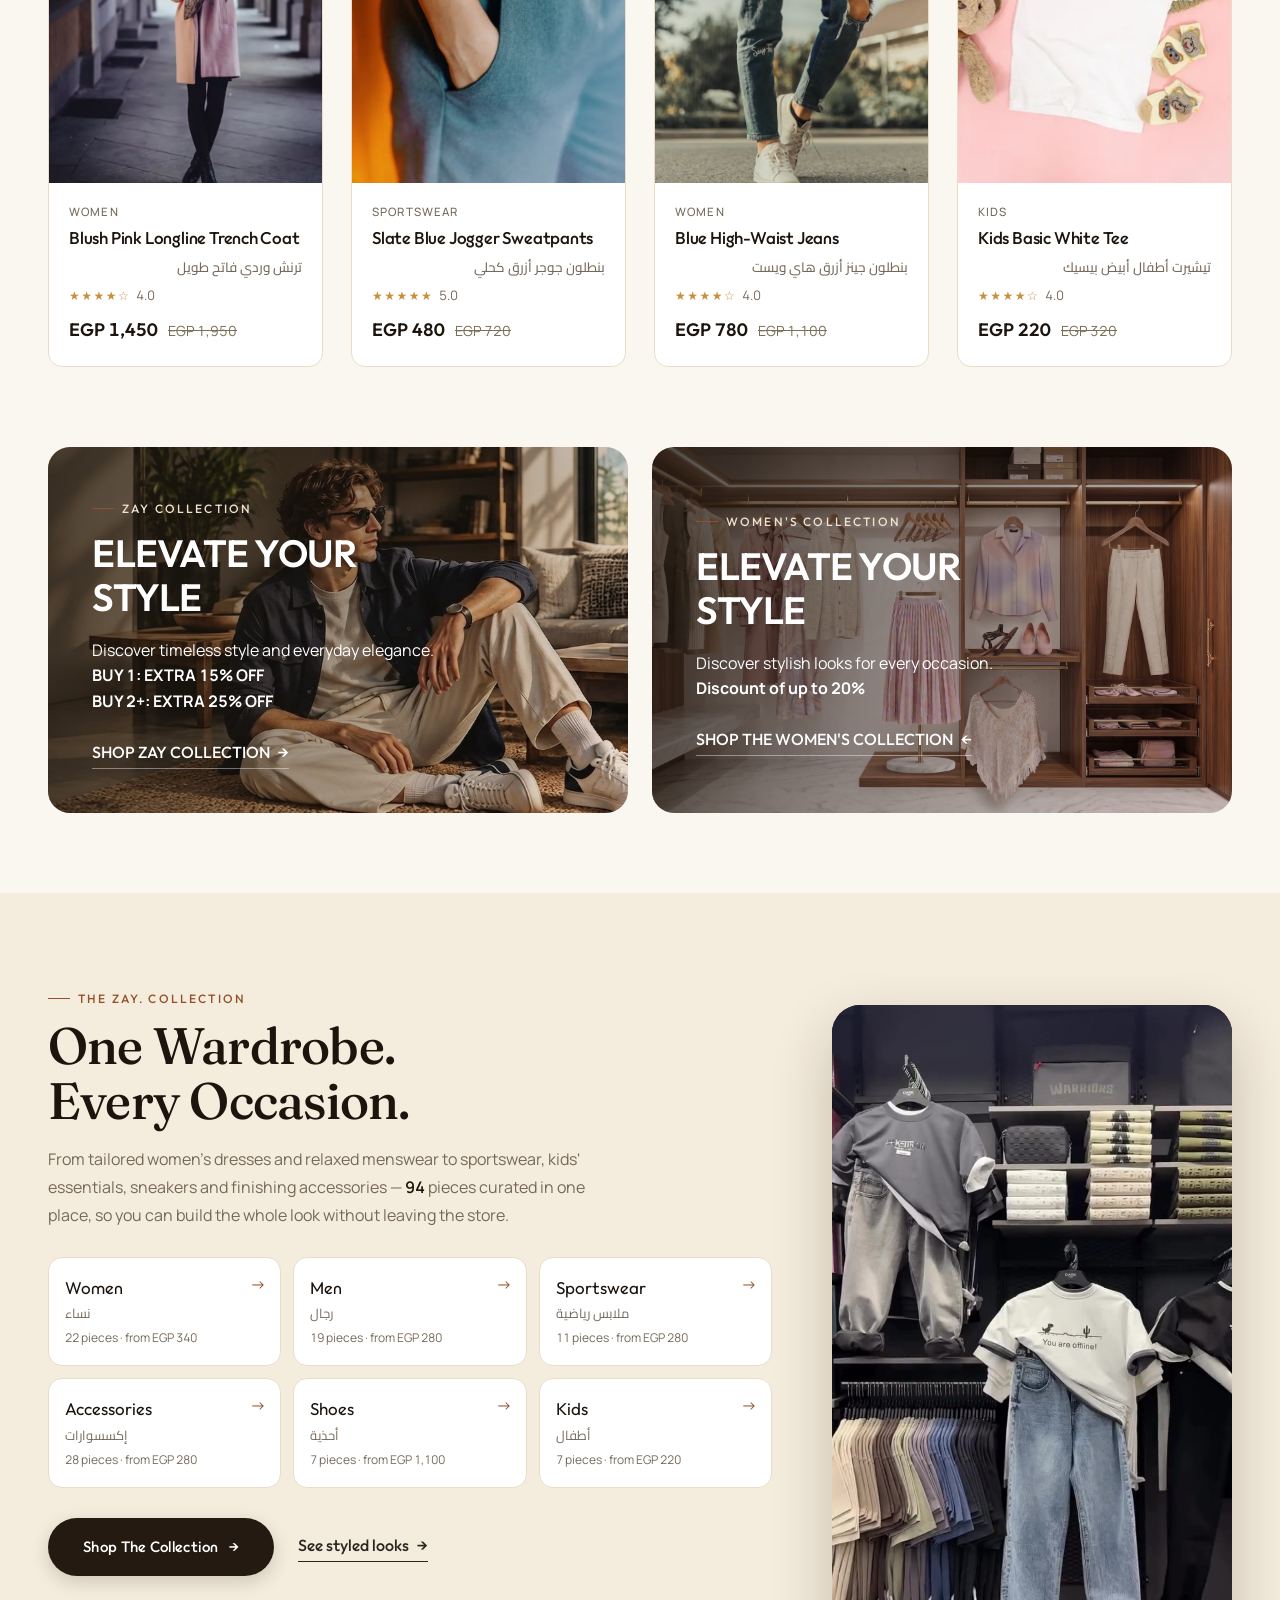
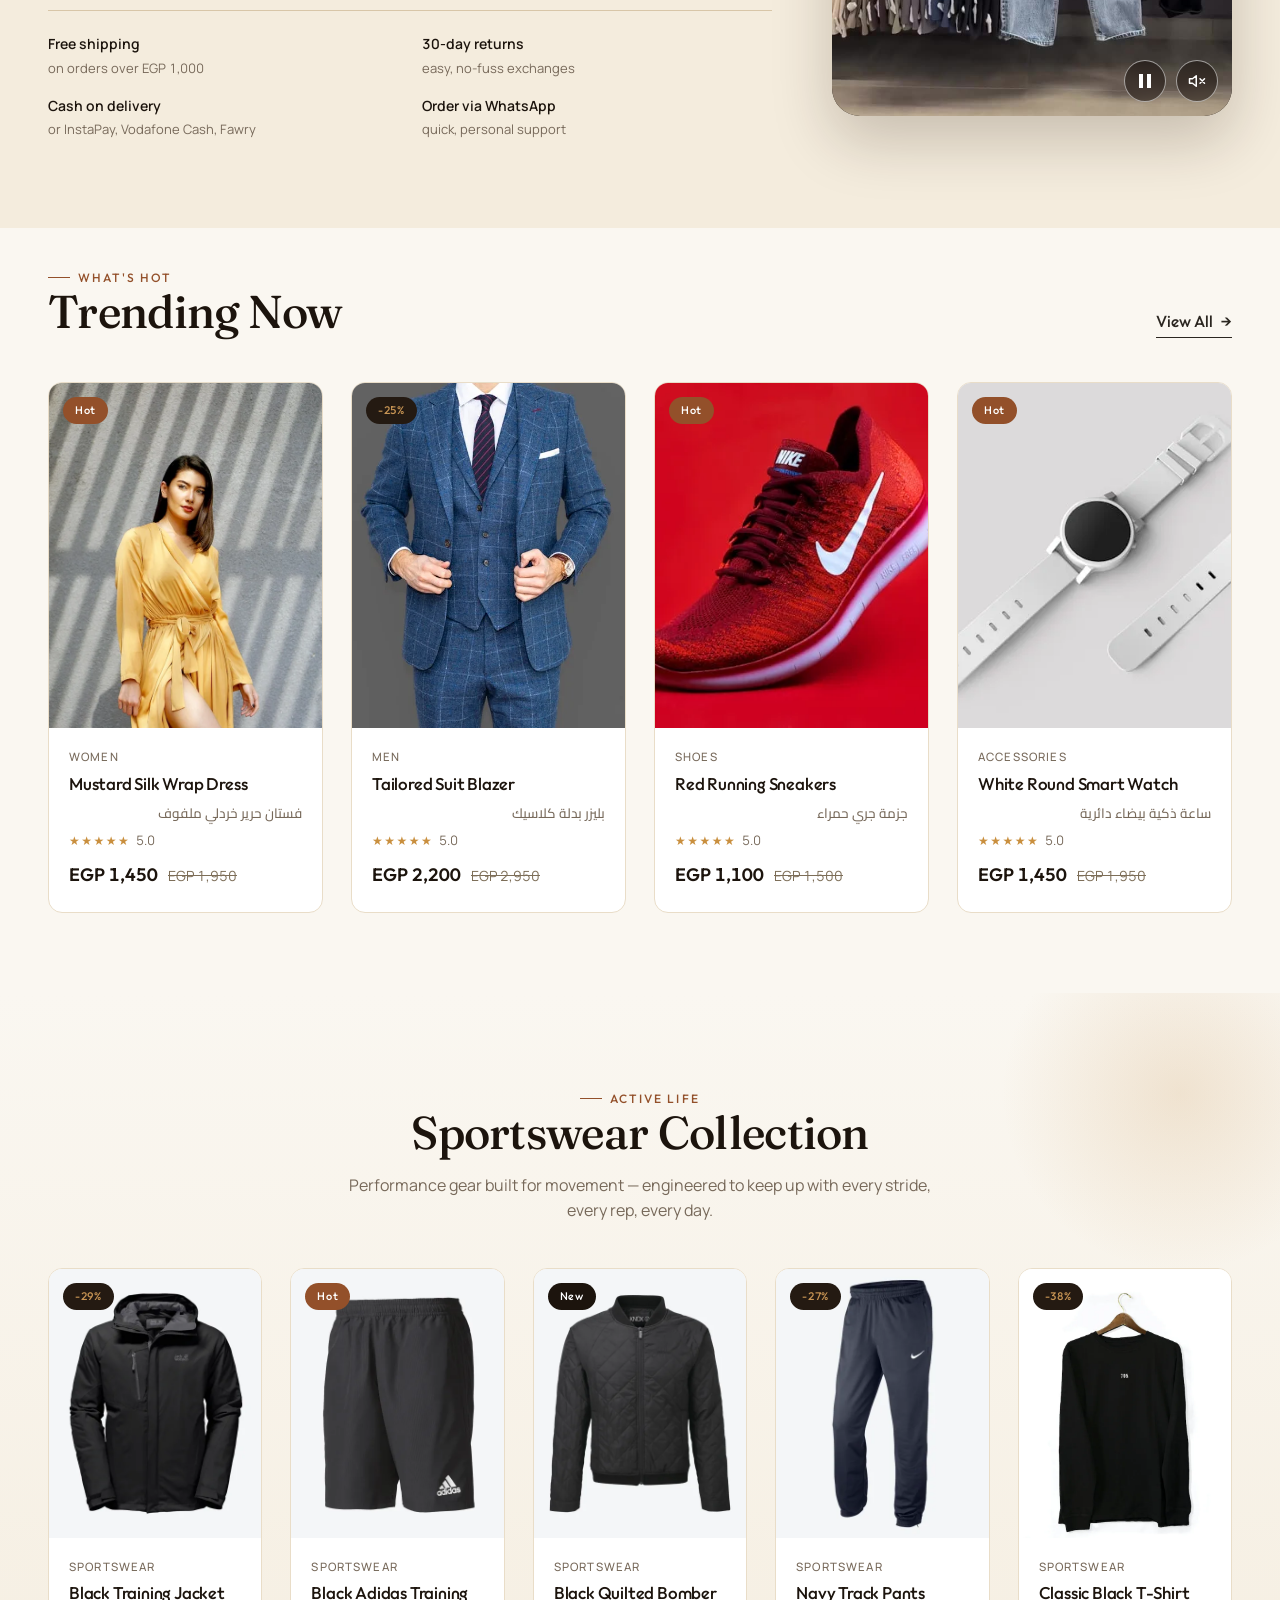
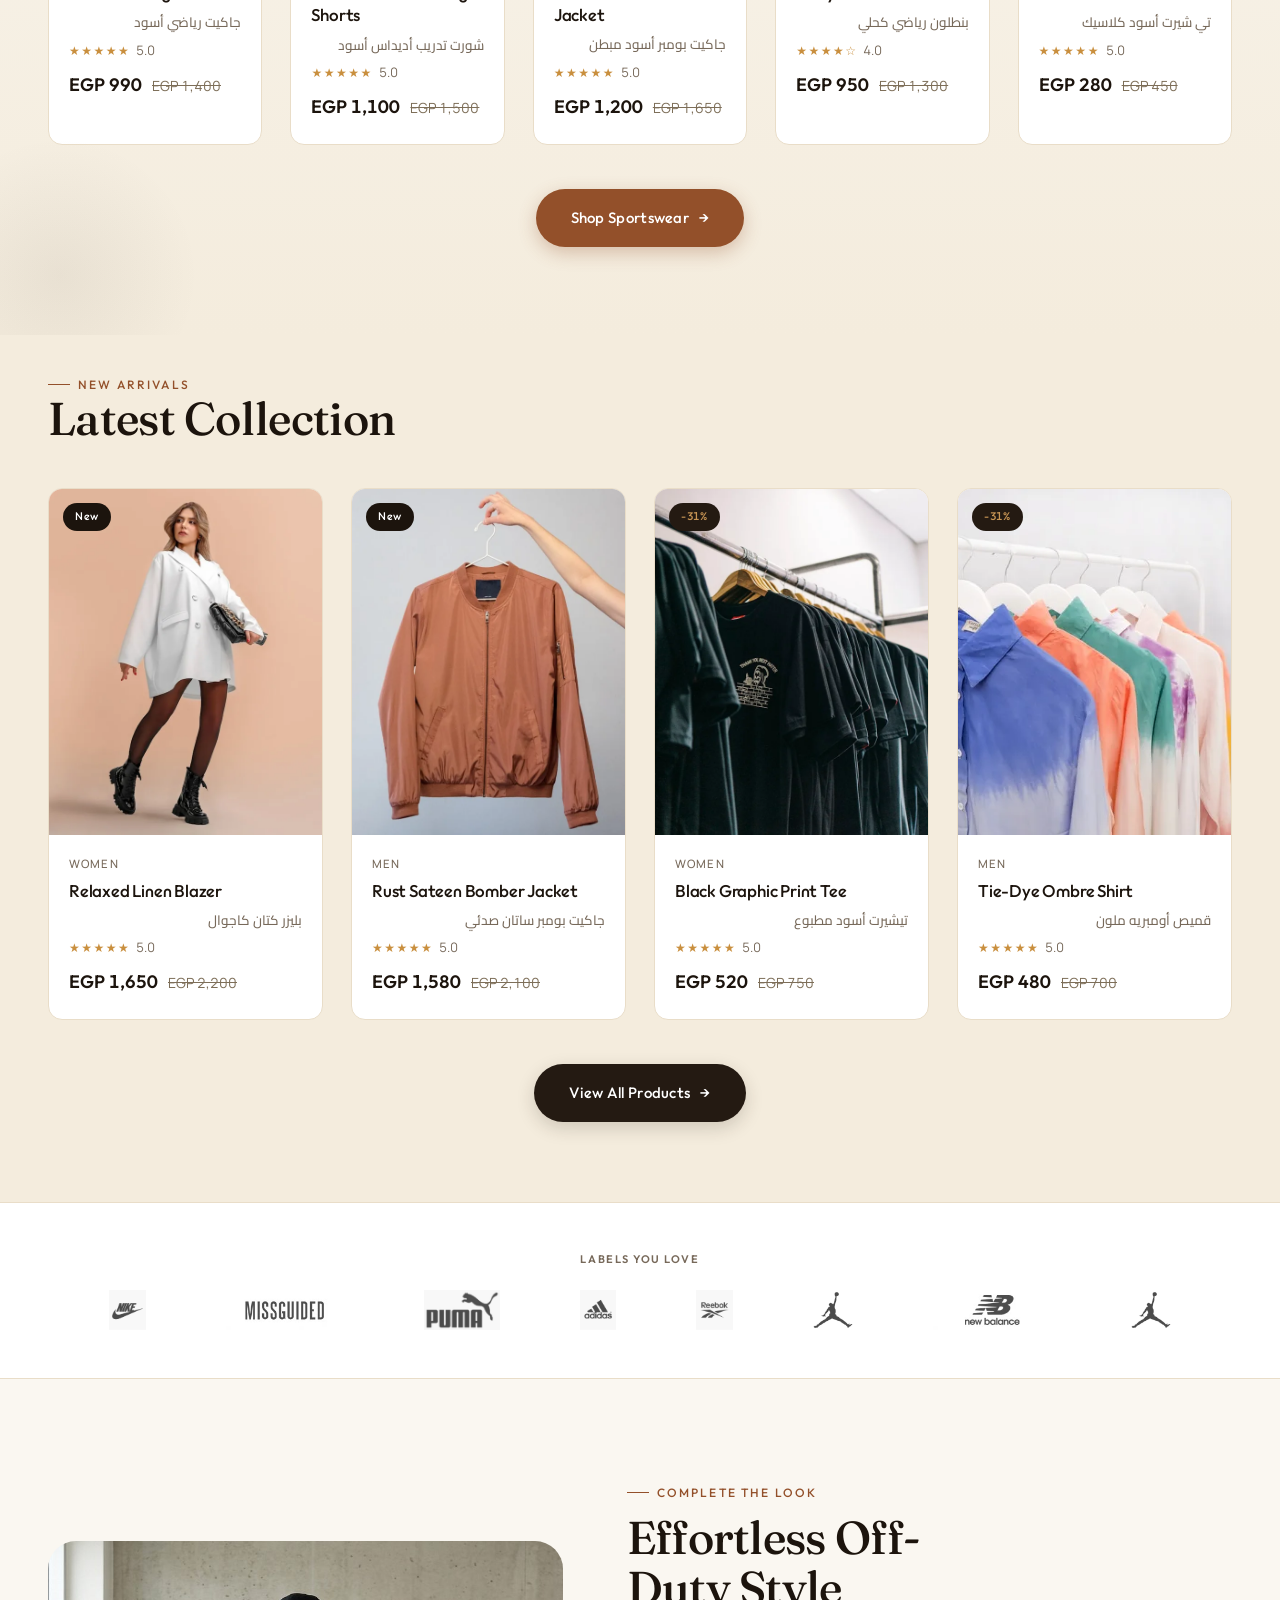
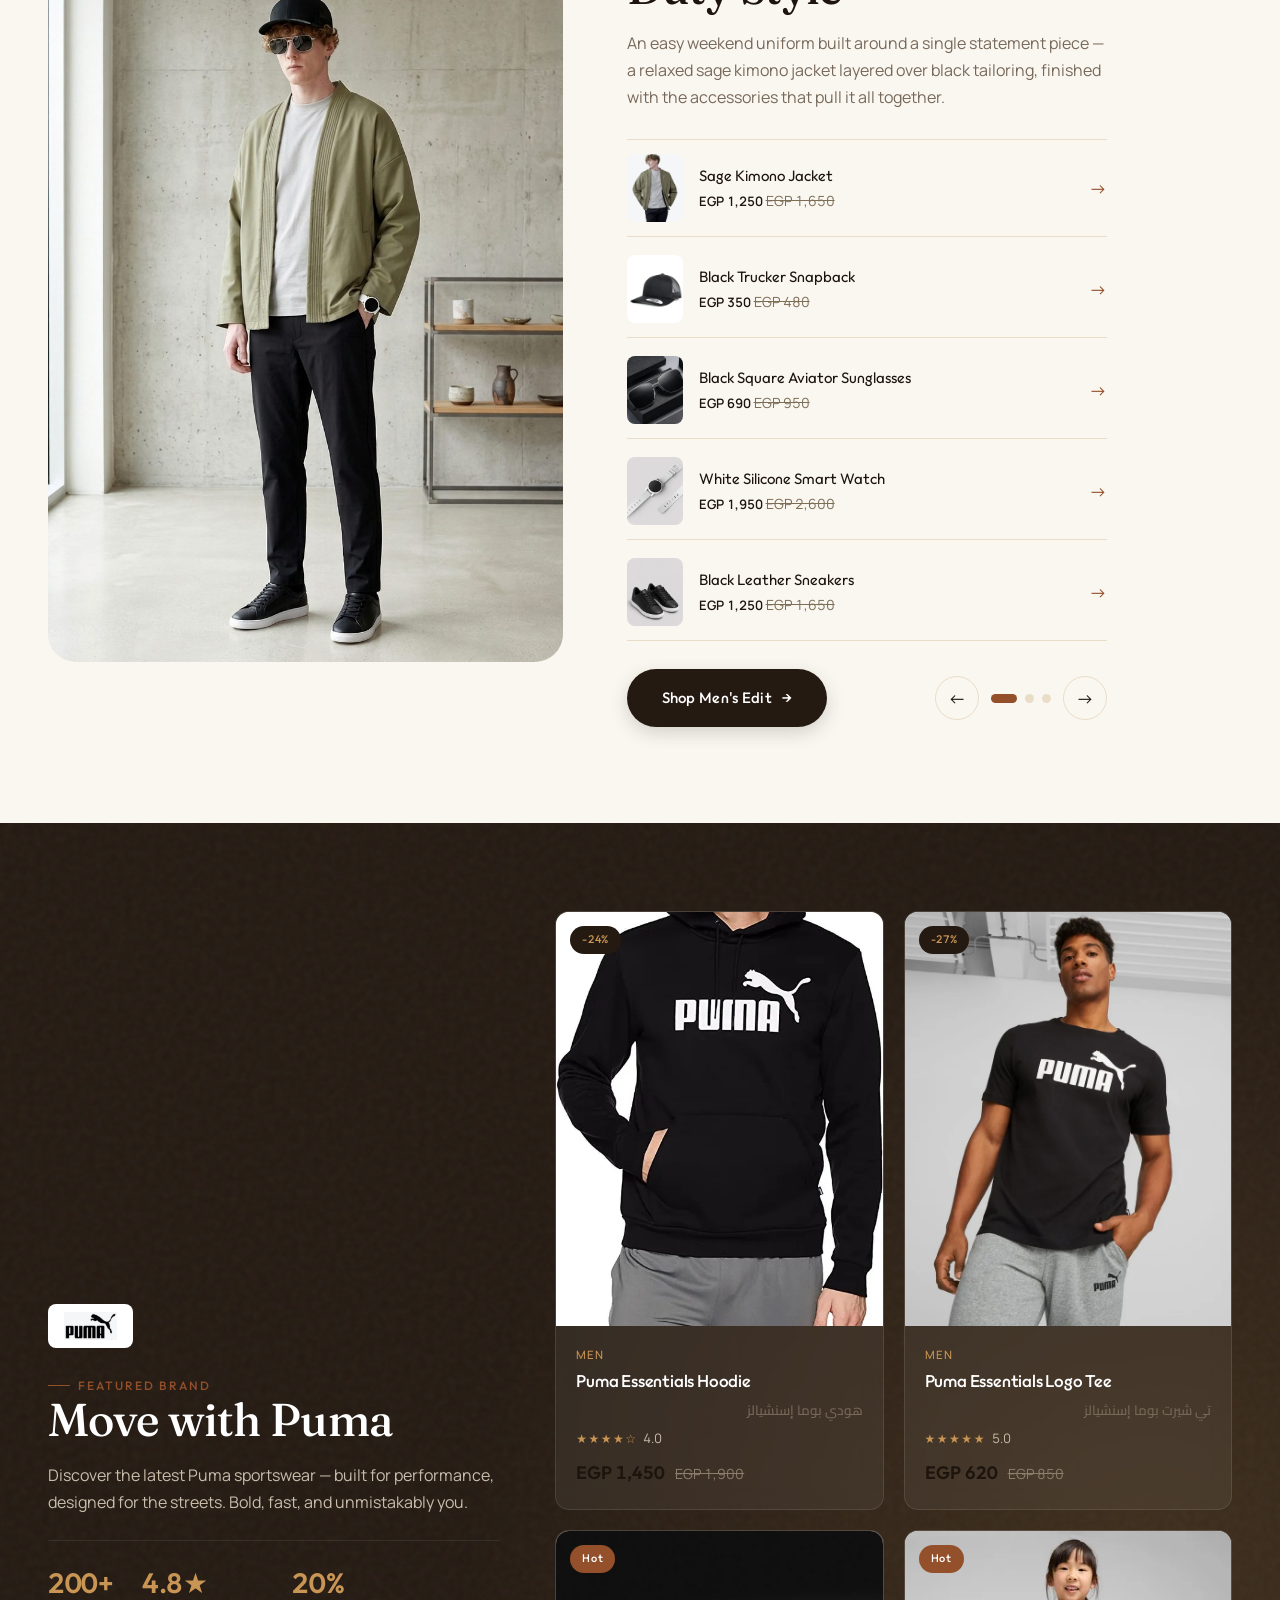
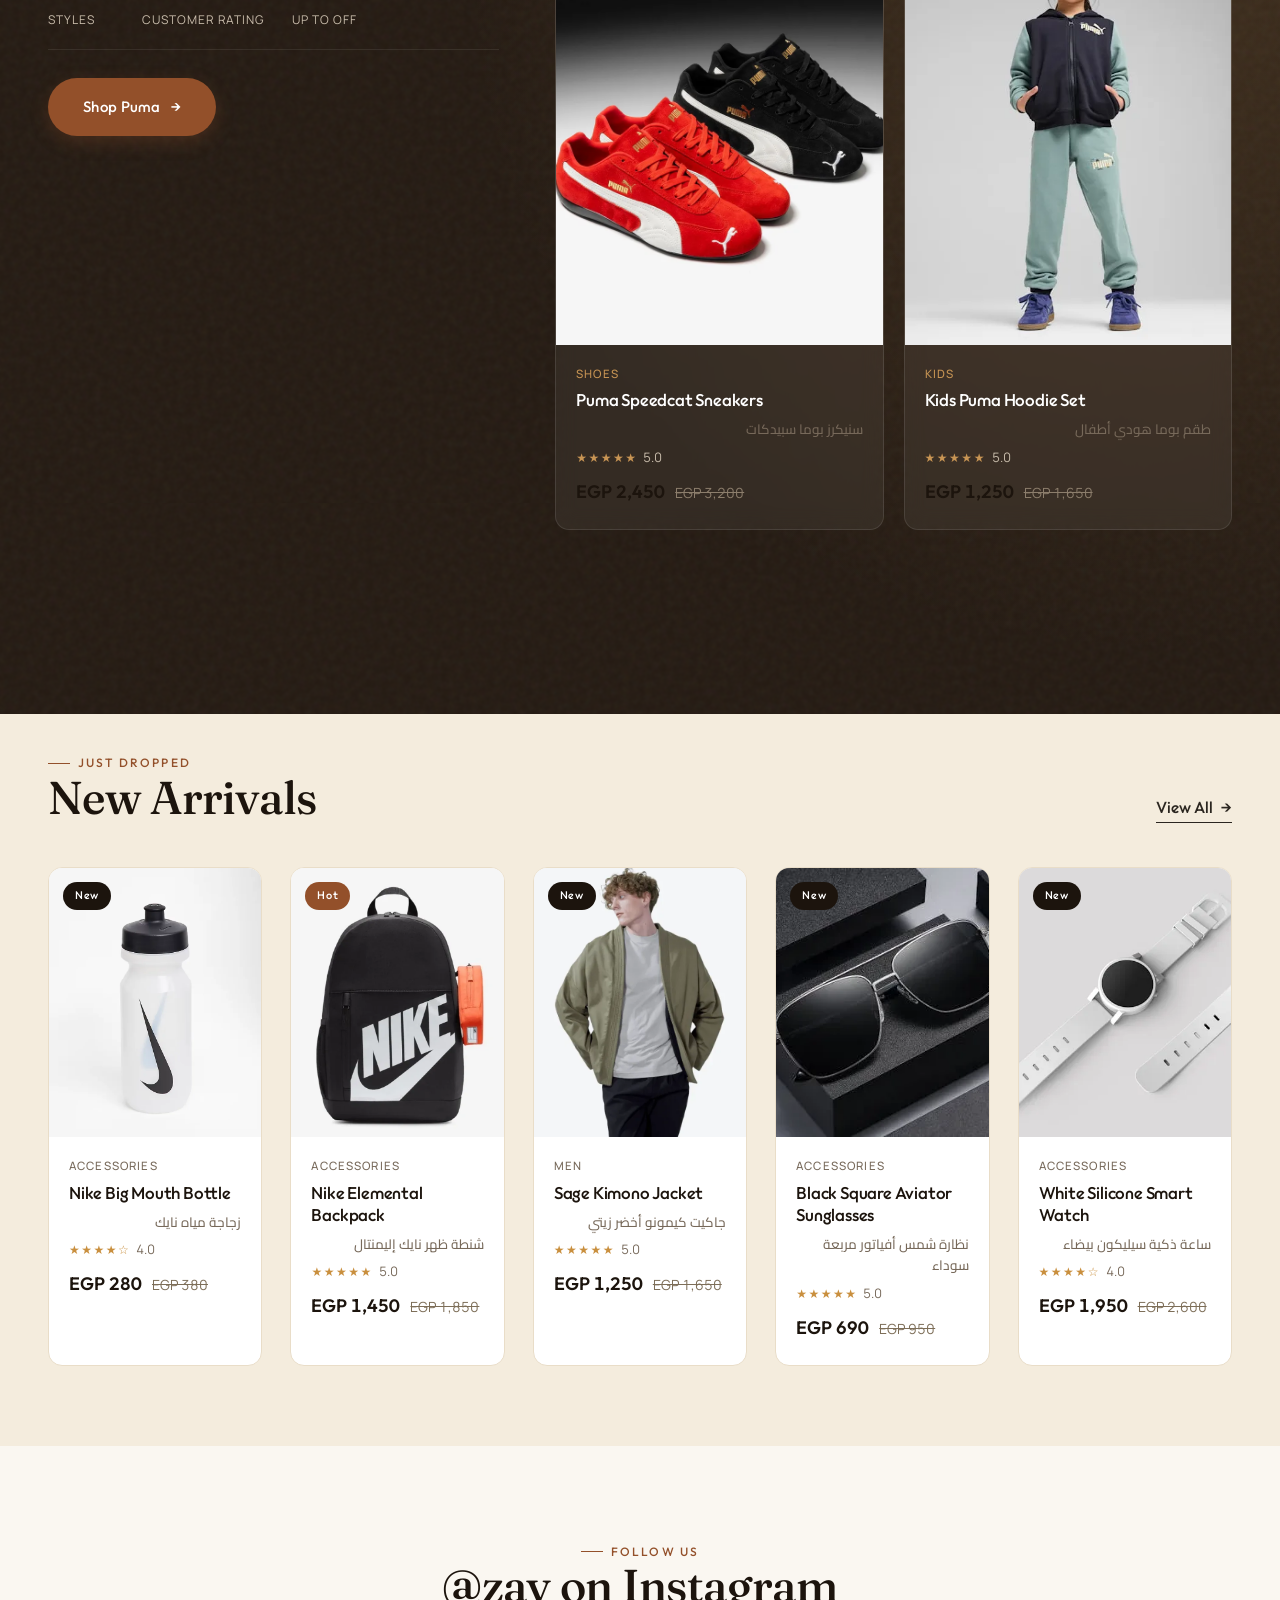
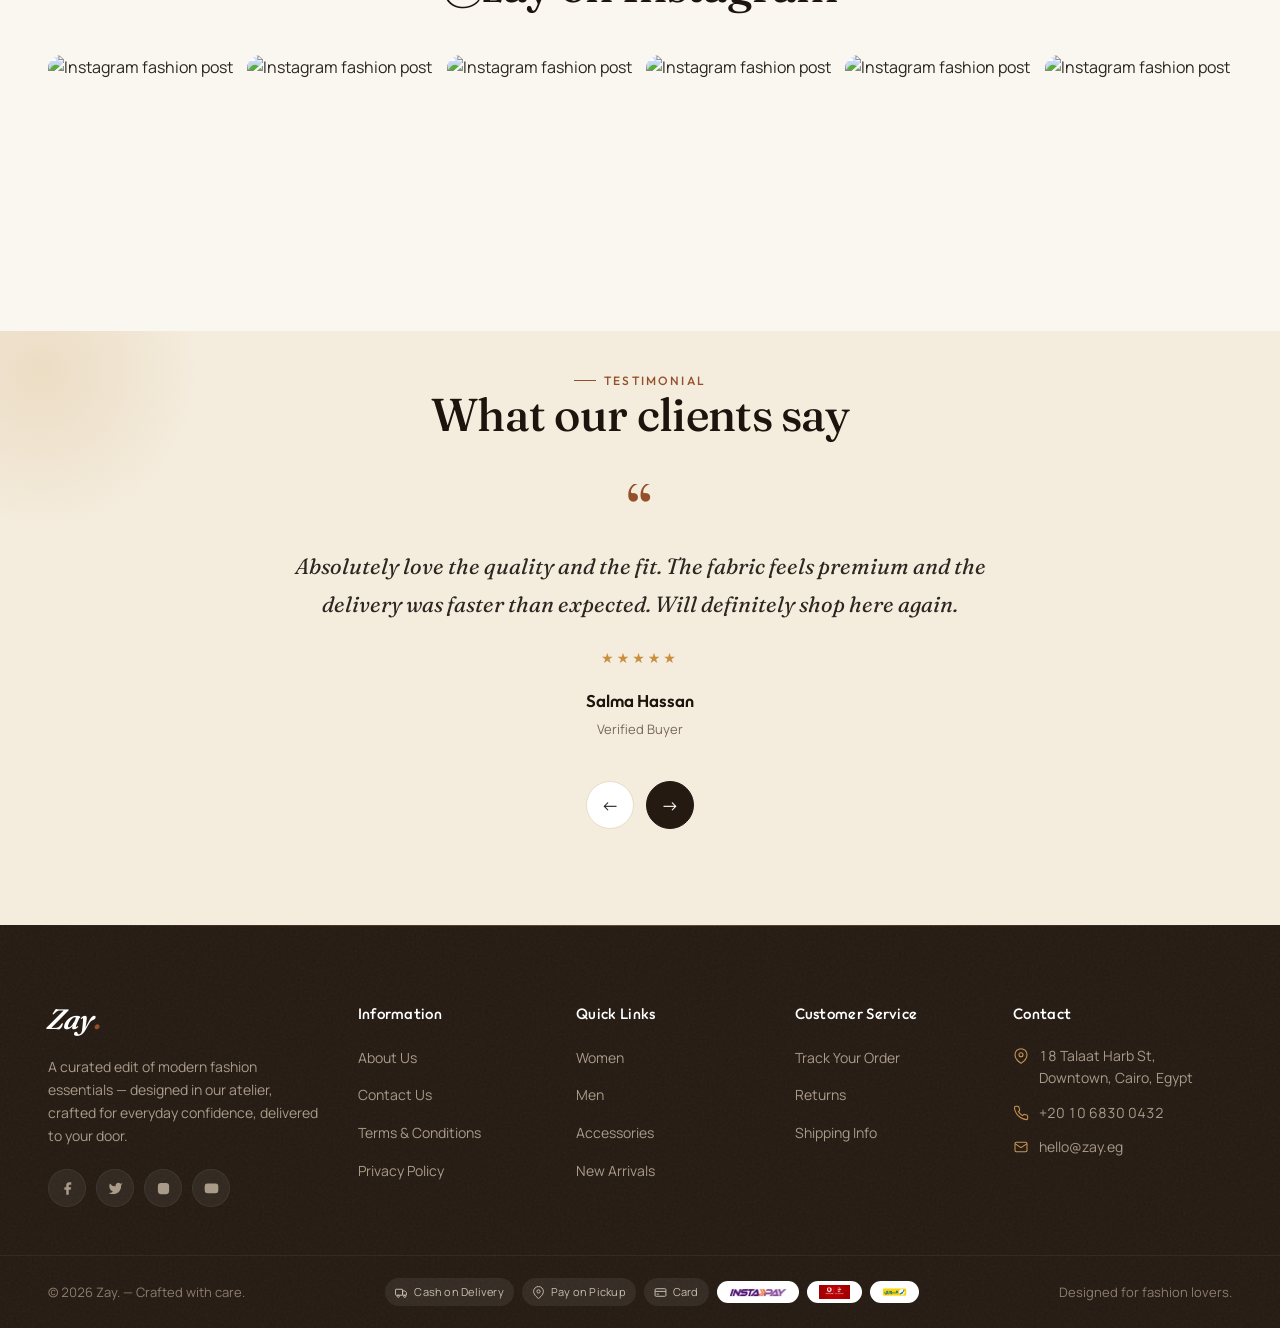
==== commit 08af35f3: "Add files via upload" ====
--- a/index.html
+++ b/index.html
@@ -426,7 +426,7 @@
           <h2 class="section-title">Find your next favourite piece</h2>
         </div>
         <div class="categories__grid">
-          <a href="shop.html?cat=Women" class="cat cat--women reveal" style="background-image:url('assets/img/women.png')">
+          <a href="shop.html?cat=Women" class="cat cat--women reveal" style="background-image:url('assets/img/wamen.png')">
             <div class="cat__body">
               <span class="cat__count">22+ Items</span>
               <h3 class="cat__title">Women</h3>
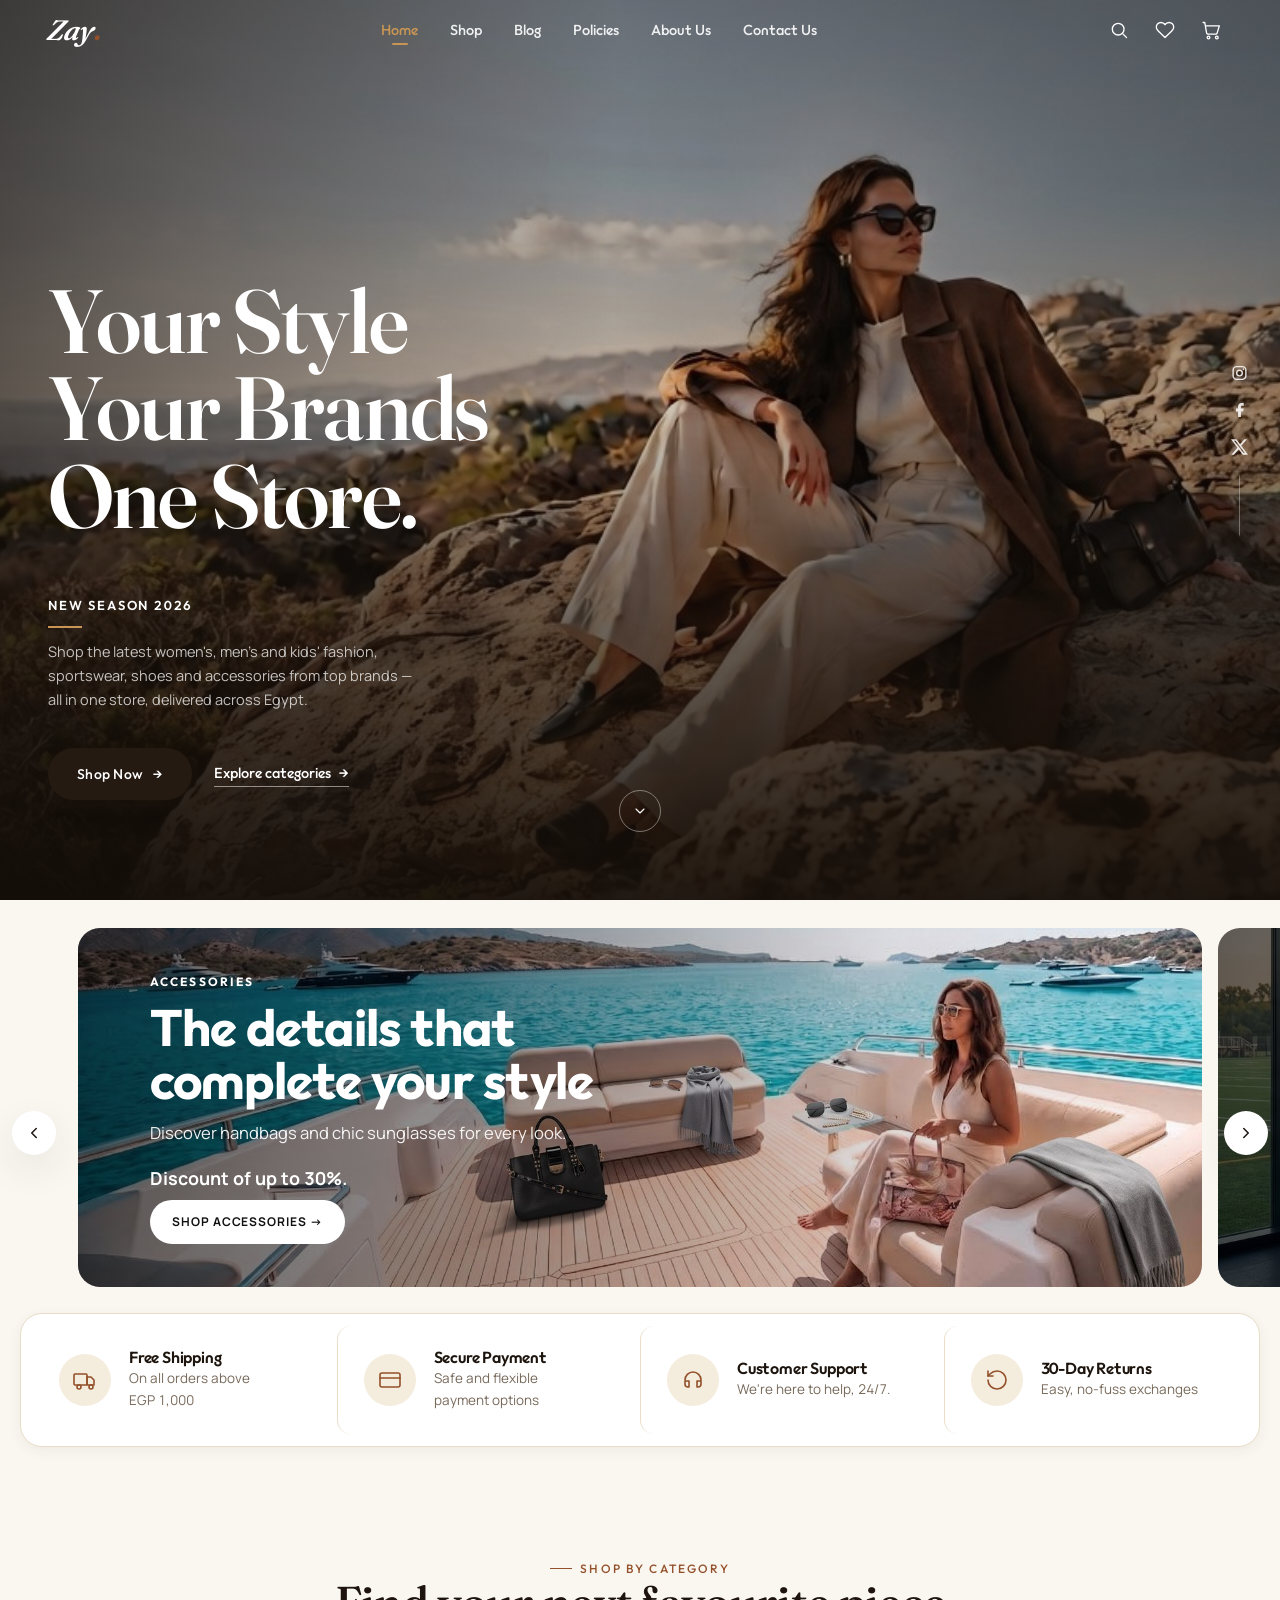
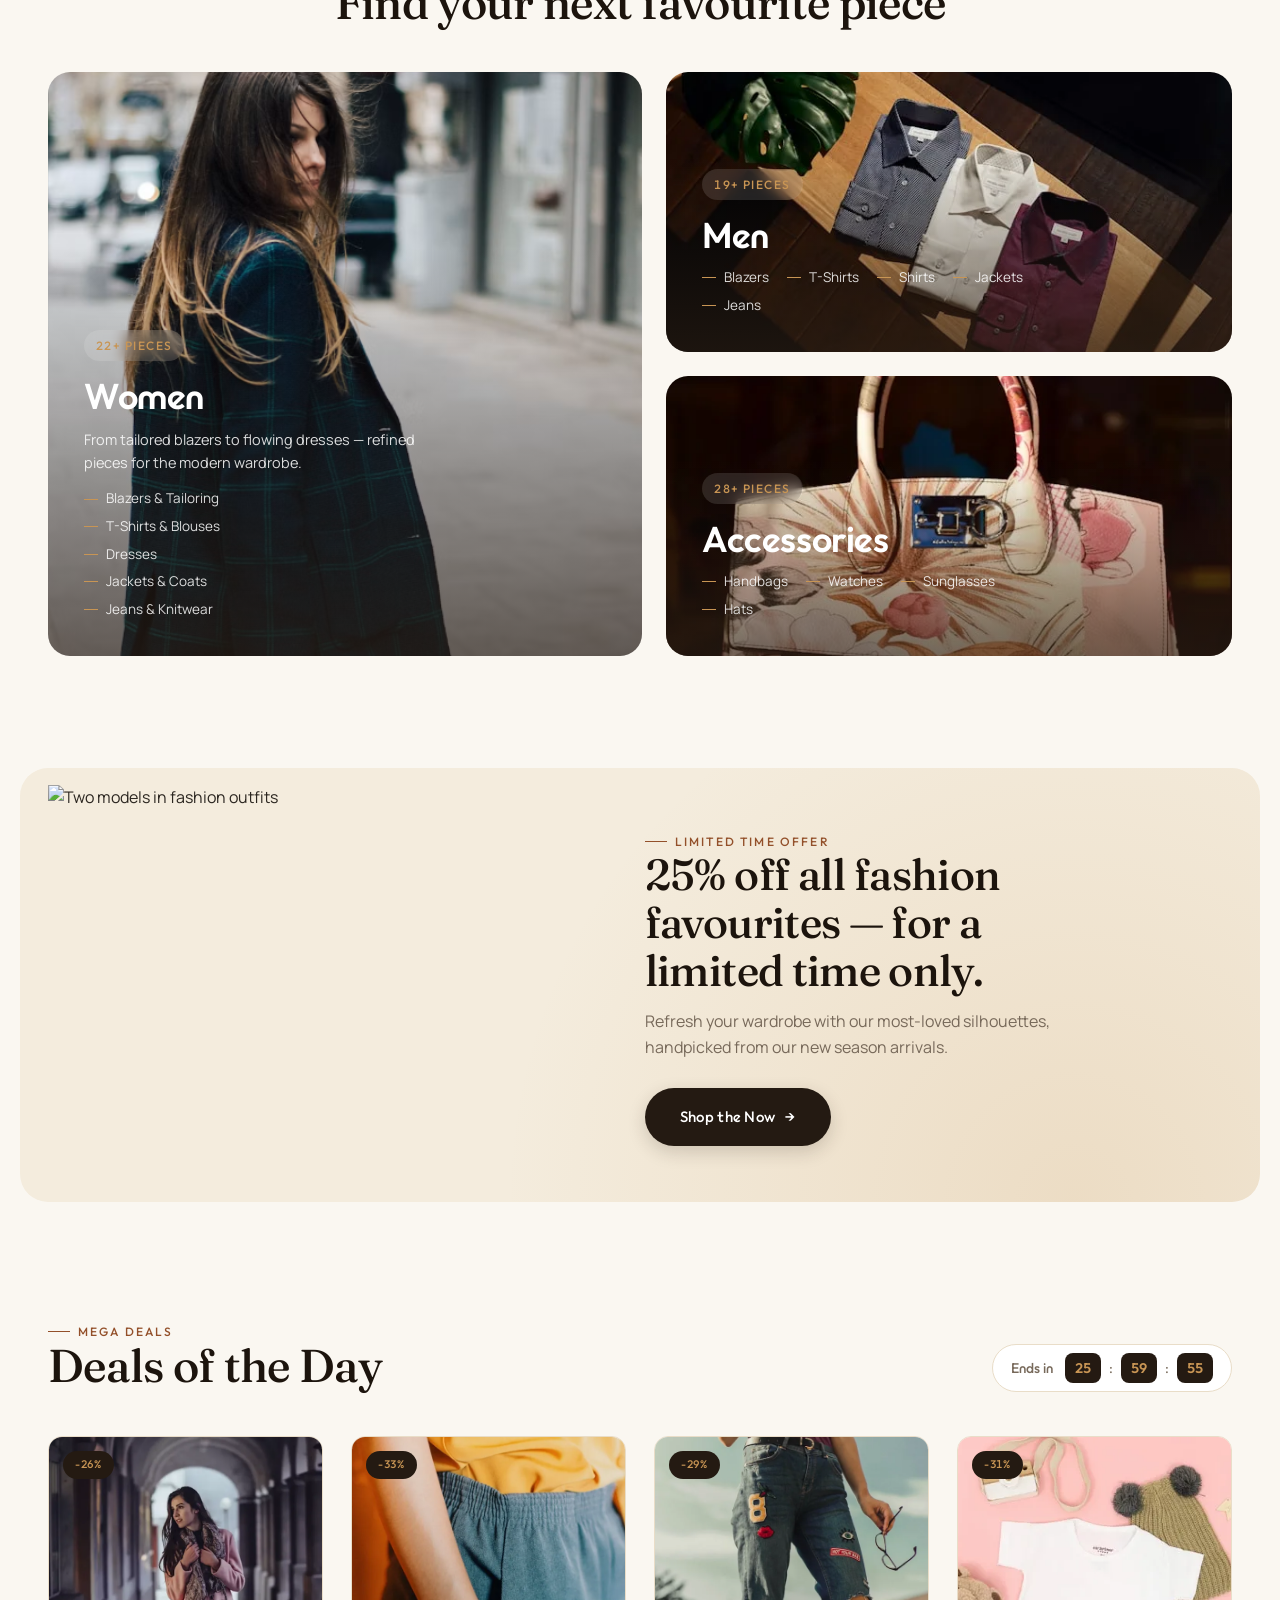
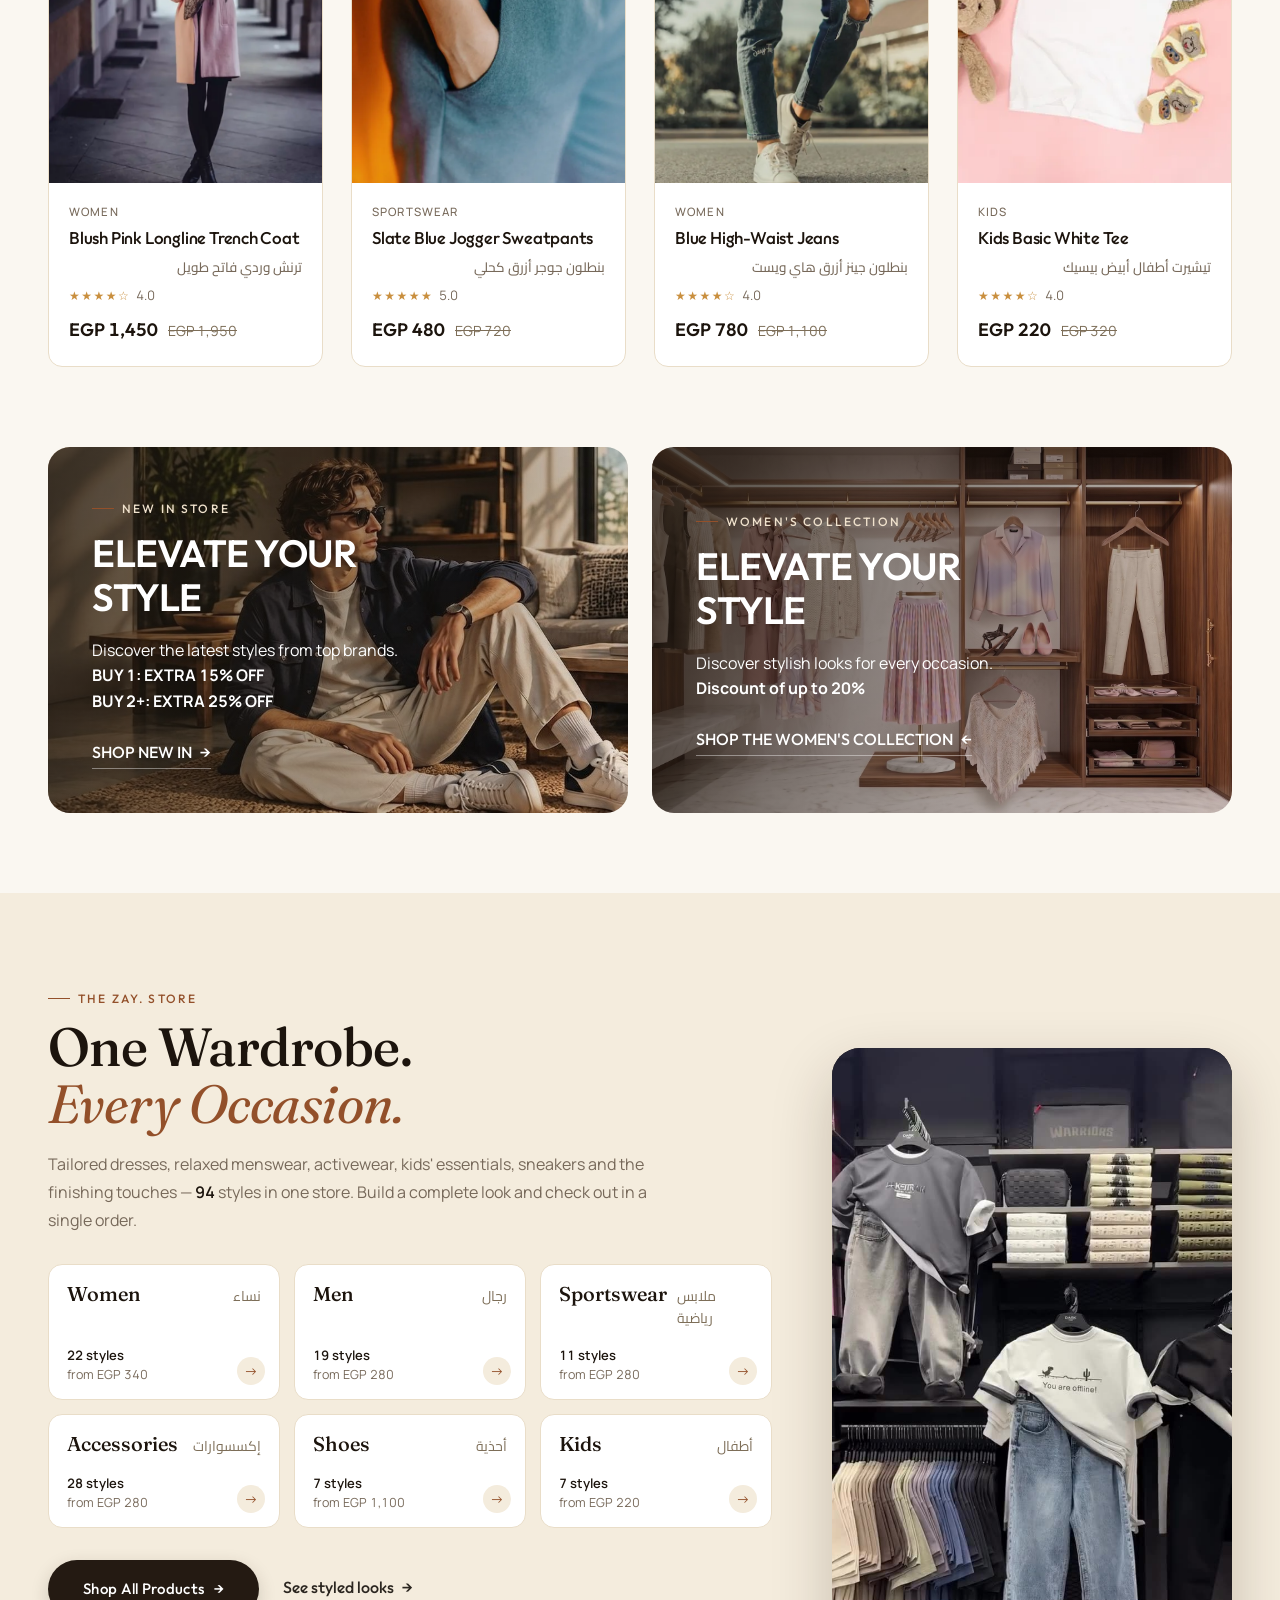
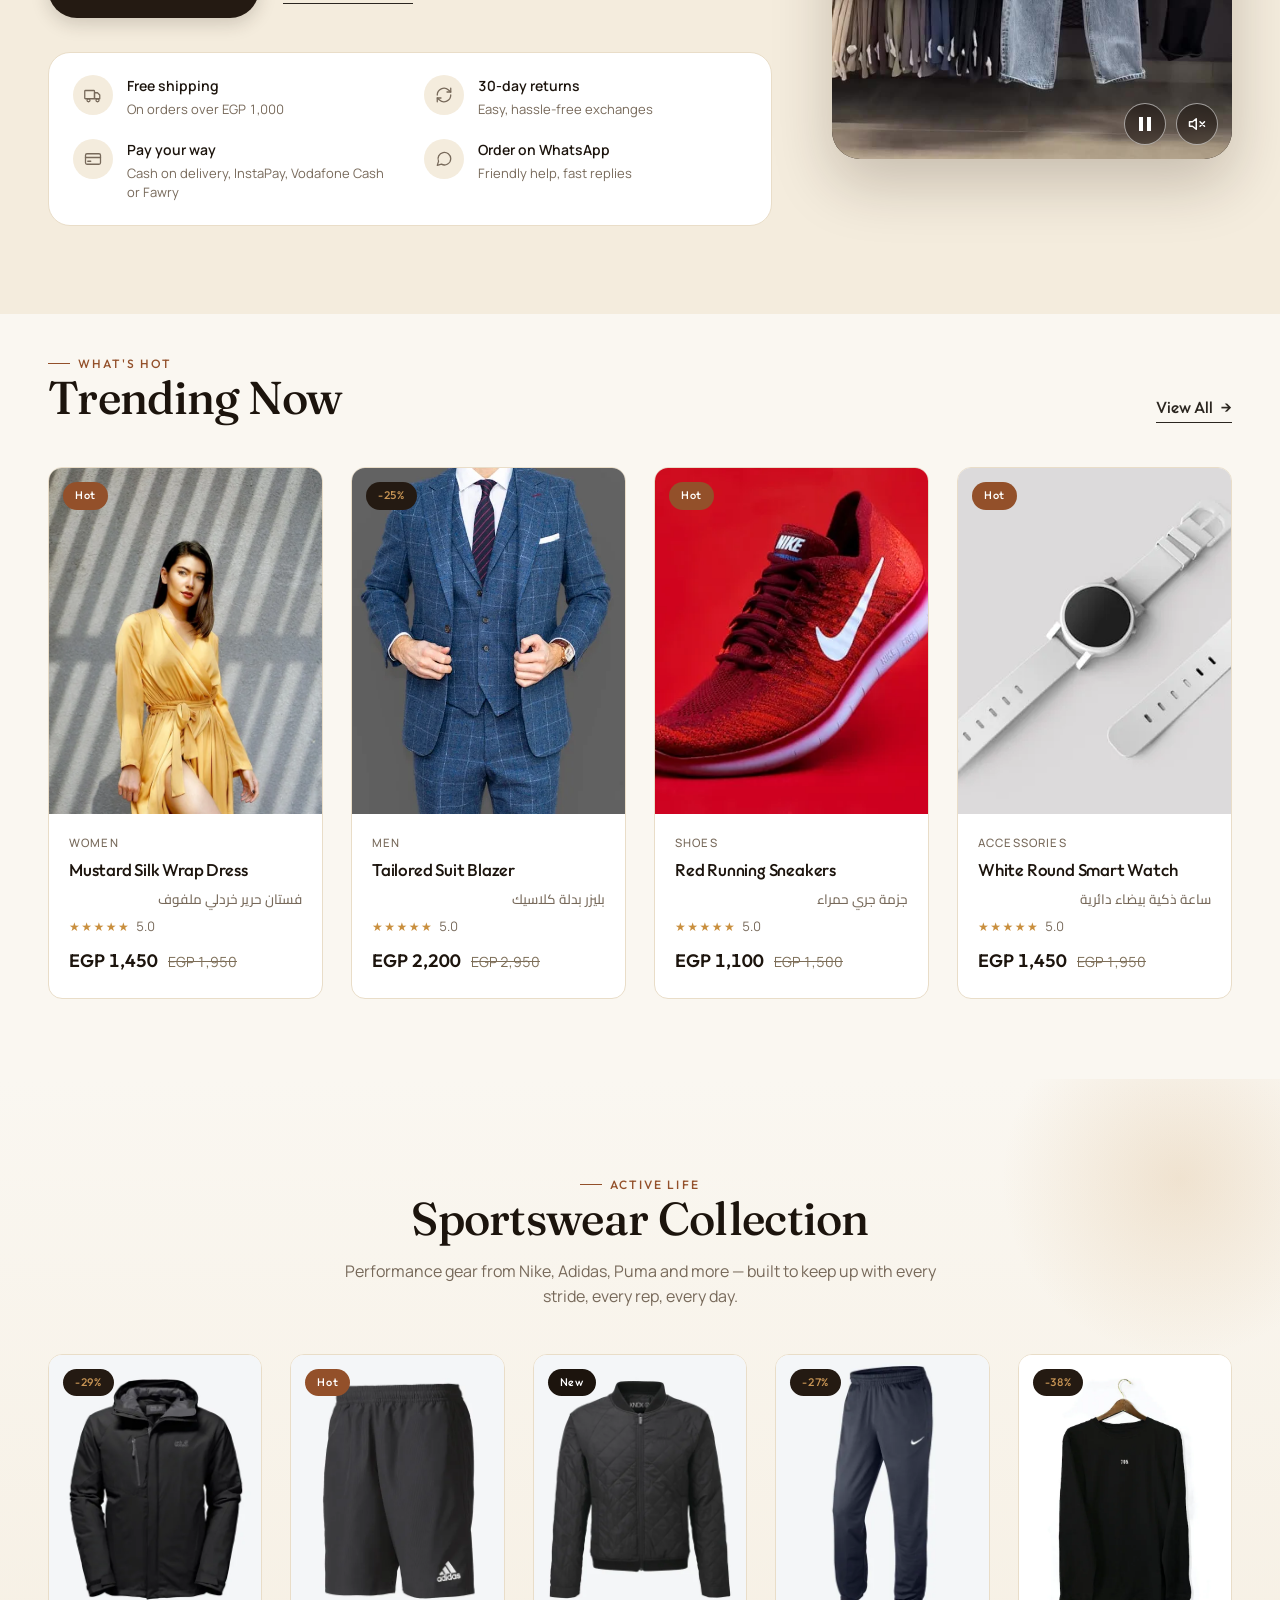
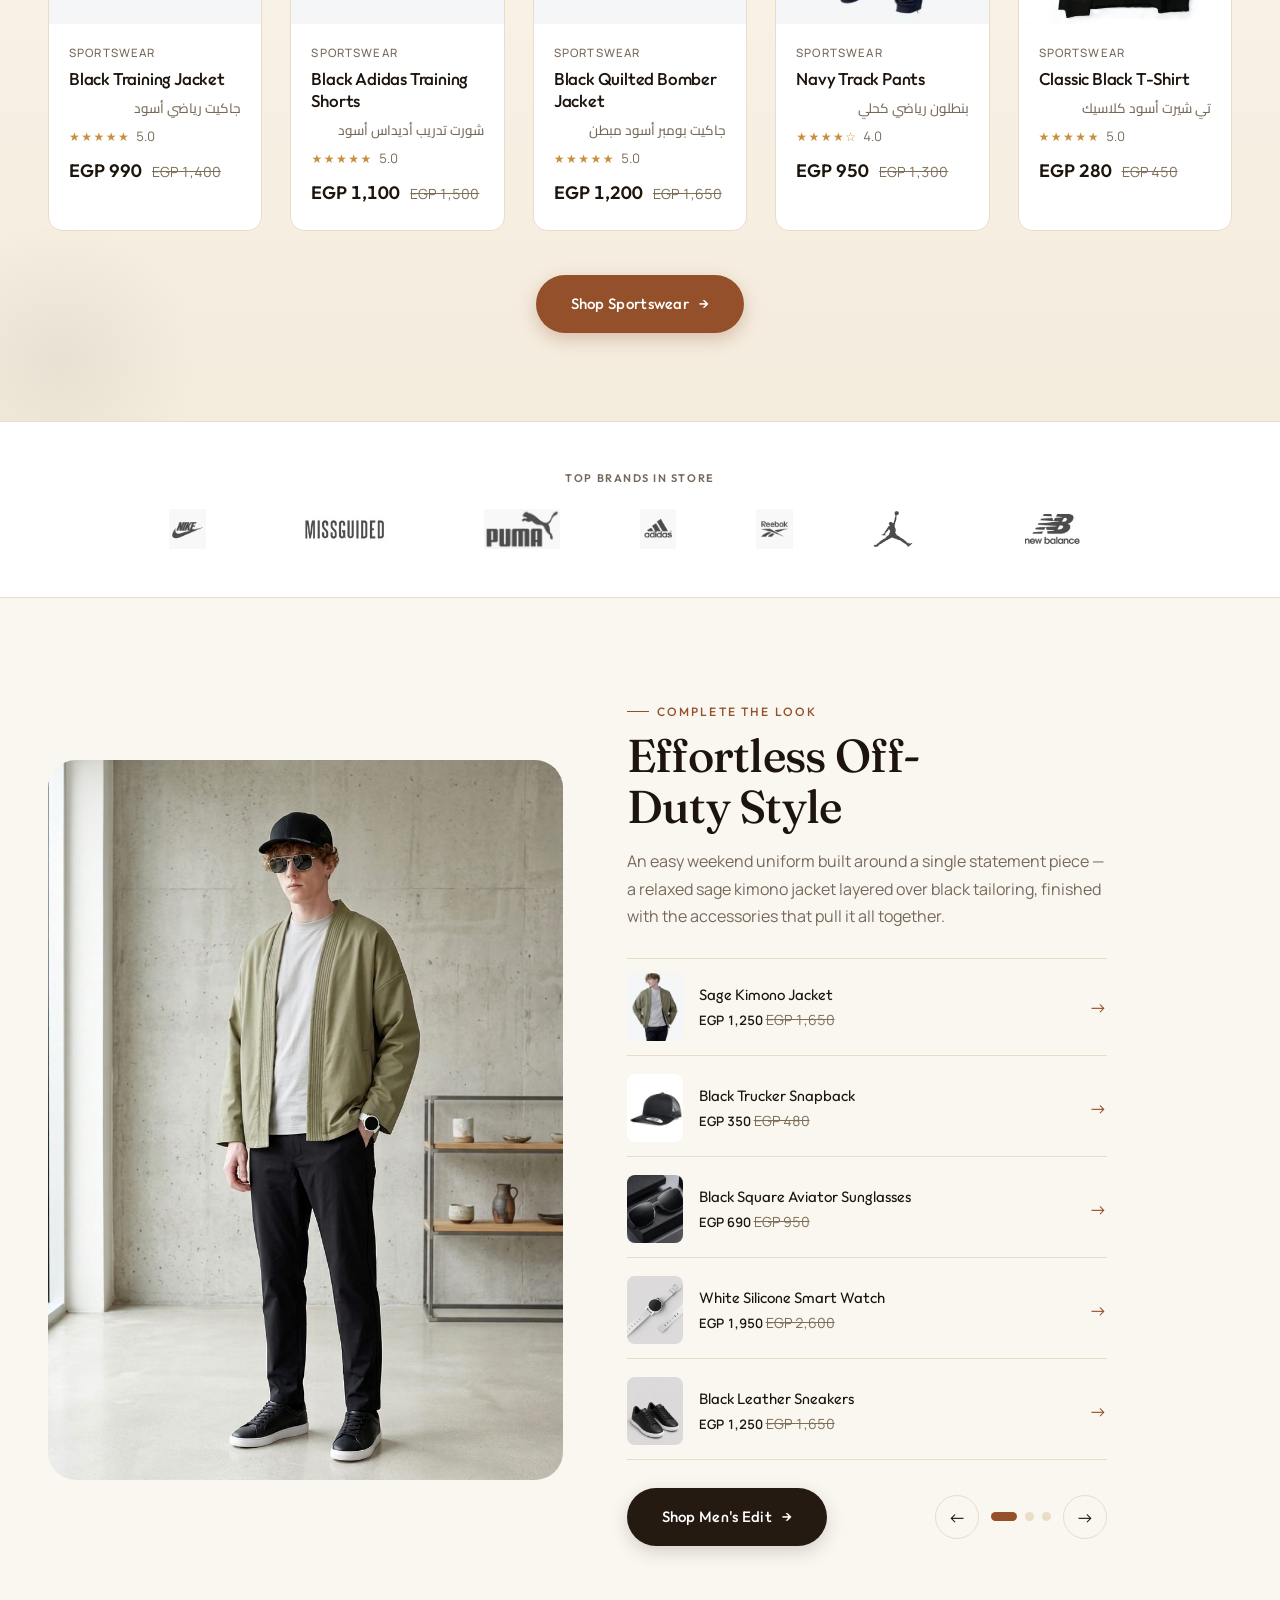
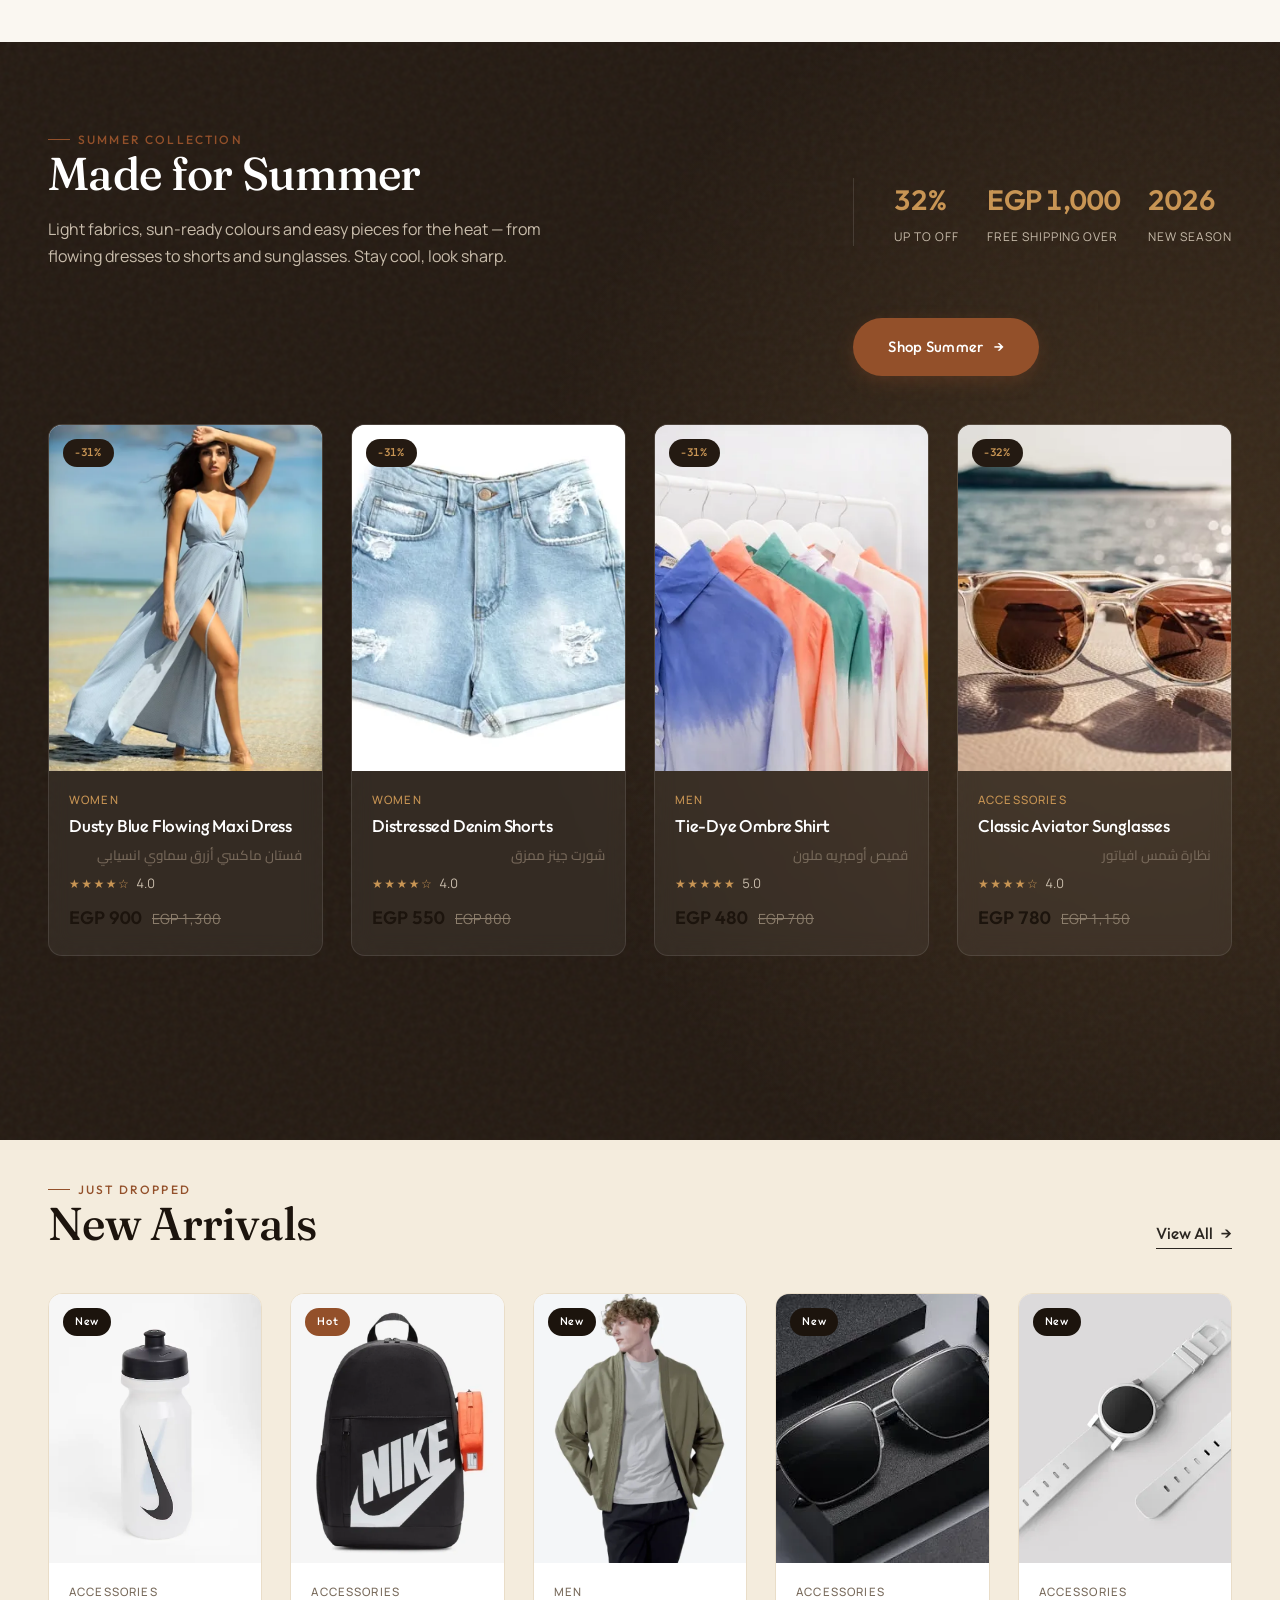
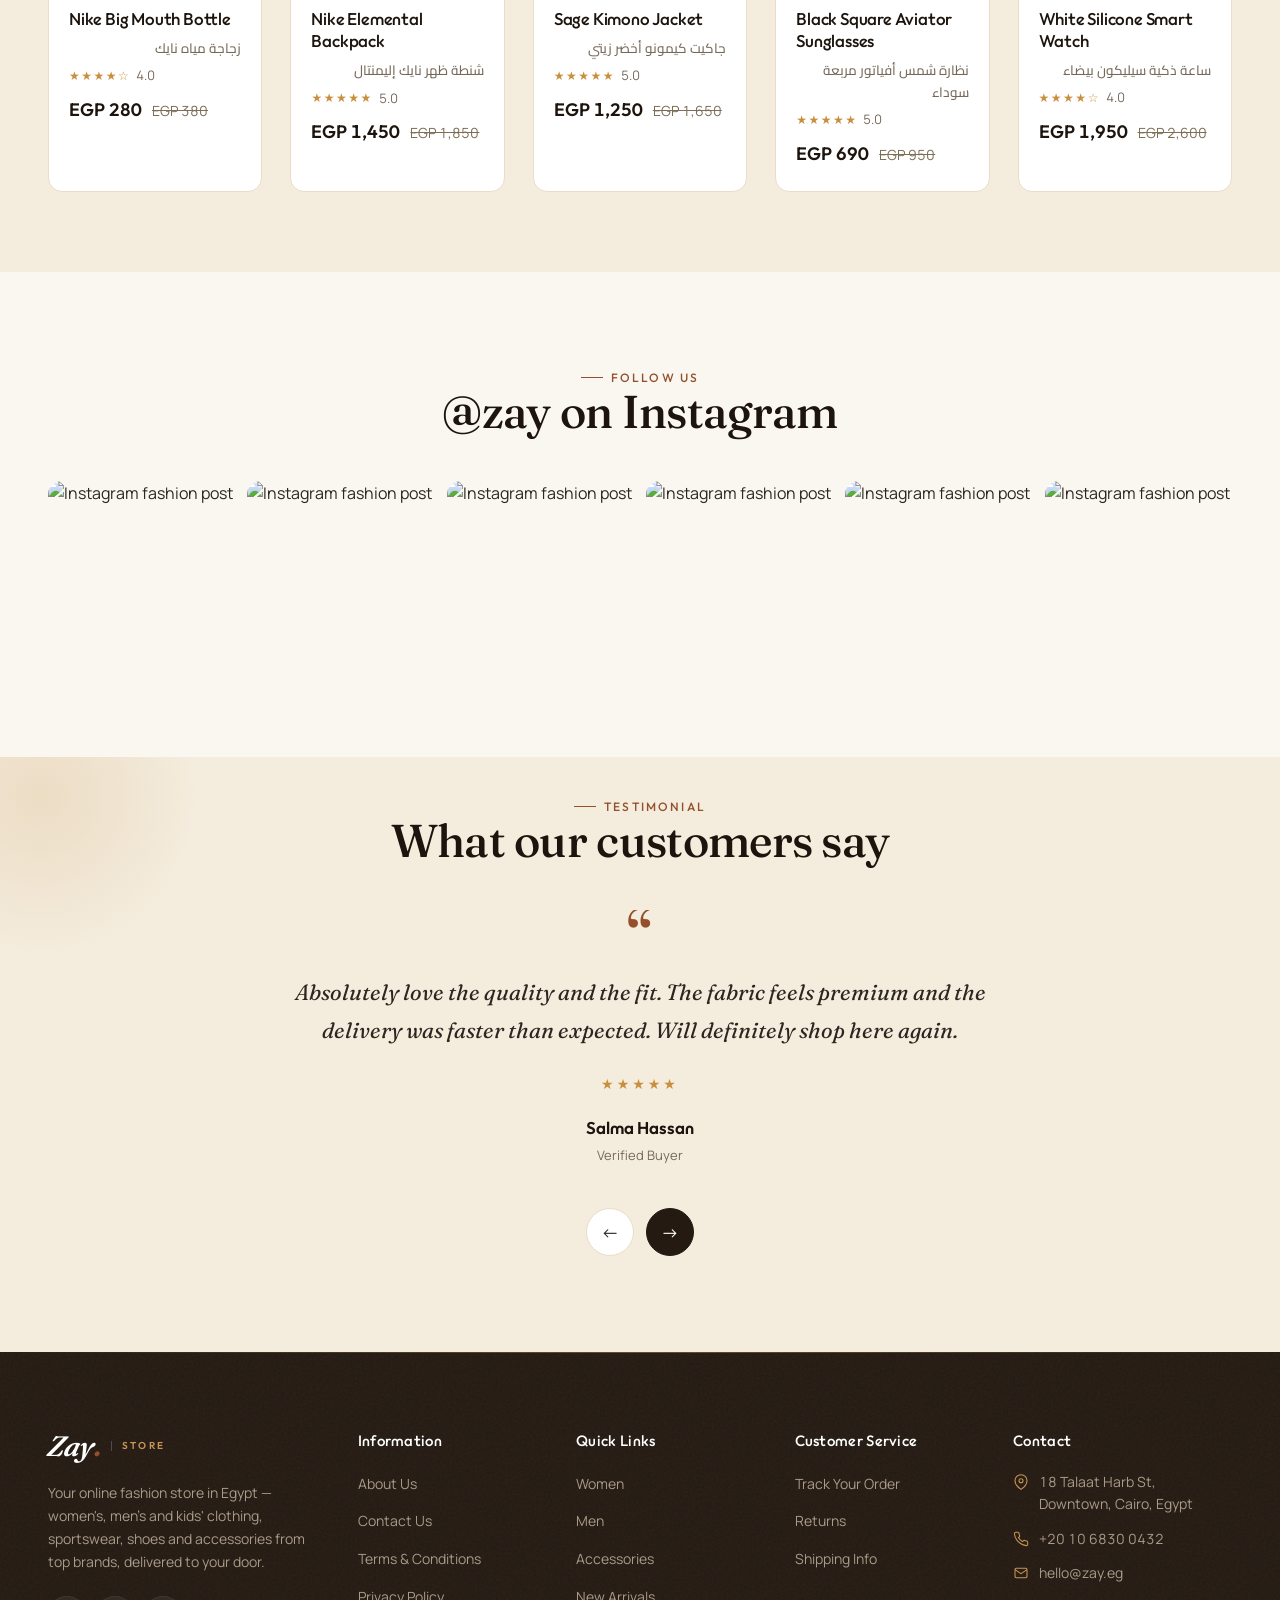
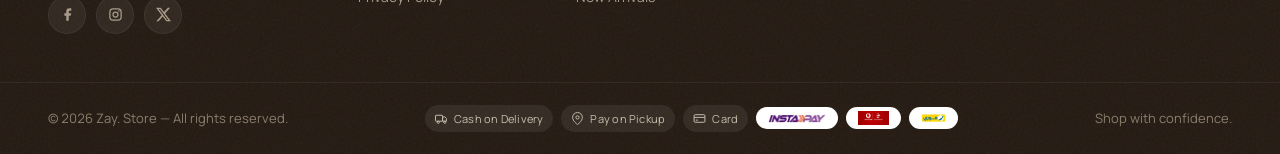
==== commit 31403b1d: "Add files via upload" ====
--- a/index.html
+++ b/index.html
@@ -3,9 +3,9 @@
 <head>
   <meta charset="UTF-8" />
   <meta name="viewport" content="width=device-width, initial-scale=1.0" />
-  <meta name="description" content="Zay. — Timeless fashion crafted for everyday confidence. New season arrivals, summer sale up to 50% off, free shipping over EGP 1,000." />
+  <meta name="description" content="Zay. Store — shop women's, men's and kids' fashion, sportswear, shoes and accessories from top brands. Free shipping over EGP 1,000, 30-day returns, cash on delivery." />
   <meta name="theme-color" content="#2b1f15" />
-  <title>Zay. — Timeless Fashion, Crafted with Care</title>
+  <title>Zay. — Online Fashion Store in Egypt</title>
   <link rel="icon" type="image/png" href="assets/img/favicon.png" />
   <link rel="preconnect" href="https://fonts.googleapis.com" />
   <link rel="preconnect" href="https://fonts.gstatic.com" crossorigin />
@@ -15,7 +15,7 @@
   <link rel="preload" as="image" href="assets/img/bb.jpg" fetchpriority="high" />
   <!-- Open Graph -->
   <meta property="og:type" content="website" />
-  <meta property="og:title" content="Zay. — Timeless Fashion" />
+  <meta property="og:title" content="Zay. — Online Fashion Store" />
   <meta property="og:description" content="New season arrivals, up to 50% off, free shipping over EGP 1,000." />
   <meta property="og:image" content="https://images.unsplash.com/photo-1595065666634-4725aa7e8379?auto=format&fit=crop&w=1200&q=80" />
 </head>
@@ -30,23 +30,22 @@
       <div class="container hero__inner">
         <div class="hero__content">
           <!-- <span class="eyebrow reveal">Discover · Wear · Belong</span> -->
-          <h1 class="hero__title reveal" data-delay="1">Confidence<br>Wears Well<br>On You.</h1>
+          <h1 class="hero__title reveal" data-delay="1">Your Style Your Brands One Store.</h1>
           <div class="hero__sub reveal" data-delay="2">
-            <p class="hero__sub-label">New Season</p>
-            <p class="hero__sub-text">A curated edit of modern fashion essentials — designed in our atelier and crafted for everyday confidence.</p>
+            <p class="hero__sub-label">New Season 2026</p>
+            <p class="hero__sub-text">Shop the latest women's, men's and kids' fashion, sportswear, shoes and accessories from top brands — all in one store, delivered across Egypt.</p>
           </div>
           <div class="hero__ctas reveal" data-delay="3">
-            <a href="shop.html" class="btn btn--primary">Shop Collection <span class="btn__arrow">→</span></a>
+            <a href="shop.html" class="btn btn--primary">Shop Now <span class="btn__arrow">→</span></a>
             <a href="#categories" class="link-arrow">Explore categories <span>→</span></a>
           </div>
         </div>
       </div>
 
       <div class="hero__social" aria-label="Follow Zay. on social media">
-        <a href="https://twitter.com/" target="_blank" rel="noopener" aria-label="Twitter"><svg viewBox="0 0 24 24" aria-hidden="true"><path d="M23 3a10.9 10.9 0 0 1-3.14 1.53 4.48 4.48 0 0 0-7.86 3v1A10.66 10.66 0 0 1 3 4s-4 9 5 13a11.64 11.64 0 0 1-7 2c9 5 20 0 20-11.5a4.5 4.5 0 0 0-.08-.83A7.72 7.72 0 0 0 23 3z"/></svg></a>
-        <a href="https://www.facebook.com/" target="_blank" rel="noopener" aria-label="Facebook"><svg viewBox="0 0 24 24" aria-hidden="true"><path d="M18 2h-3a5 5 0 0 0-5 5v3H7v4h3v8h4v-8h3l1-4h-4V7a1 1 0 0 1 1-1h3z"/></svg></a>
-        <a href="https://www.instagram.com/" target="_blank" rel="noopener" aria-label="Instagram"><svg viewBox="0 0 24 24" aria-hidden="true"><rect x="3" y="3" width="18" height="18" rx="5"/><circle cx="12" cy="12" r="4"/><circle cx="17.5" cy="6.5" r="1.2" fill="currentColor"/></svg></a>
-        <a href="https://www.youtube.com/" target="_blank" rel="noopener" aria-label="YouTube"><svg viewBox="0 0 24 24" aria-hidden="true"><path d="M22.54 6.42a2.78 2.78 0 0 0-1.94-2C18.88 4 12 4 12 4s-6.88 0-8.6.46a2.78 2.78 0 0 0-1.94 2A29 29 0 0 0 1 11.75a29 29 0 0 0 .46 5.33A2.78 2.78 0 0 0 3.4 19c1.72.46 8.6.46 8.6.46s6.88 0 8.6-.46a2.78 2.78 0 0 0 1.94-2 29 29 0 0 0 .46-5.25 29 29 0 0 0-.46-5.33z"/><polygon points="9.75 15.02 15.5 11.75 9.75 8.48 9.75 15.02" fill="currentColor"/></svg></a>
+        <a href="https://www.instagram.com/" target="_blank" rel="noopener" aria-label="Instagram"><svg viewBox="0 0 24 24" aria-hidden="true"><rect x="3" y="3" width="18" height="18" rx="5" fill="none" stroke="currentColor" stroke-width="2"></rect><circle cx="12" cy="12" r="4" fill="none" stroke="currentColor" stroke-width="2"></circle><circle cx="17.5" cy="6.5" r="1.2" fill="currentColor"></circle></svg></a>
+        <a href="https://www.facebook.com/" target="_blank" rel="noopener" aria-label="Facebook"><svg viewBox="0 0 24 24" aria-hidden="true"><path d="M18 2h-3a5 5 0 0 0-5 5v3H7v4h3v8h4v-8h3l1-4h-4V7a1 1 0 0 1 1-1h3z"></path></svg></a>
+        <a href="https://x.com/" target="_blank" rel="noopener" aria-label="X"><svg viewBox="0 0 24 24" aria-hidden="true"><path d="M18.901 1.153h3.68l-8.04 9.19L24 22.846h-7.406l-5.8-7.584-6.638 7.584H.474l8.6-9.83L0 1.154h7.594l5.243 6.932ZM17.61 20.644h2.039L6.486 3.24H4.298Z"></path></svg></a>
       </div>
 
       <a href="#categories" class="hero__scroll" aria-label="Scroll to explore categories">
@@ -91,7 +90,7 @@
                     </p>
 
                     <h2 class="promo-slider__title">
-                        ELEVATE YOUR STYLE
+                        The details that complete your style
                     </h2>
 
                     <p class="promo-slider__description">
@@ -151,13 +150,13 @@
 
 
             <!-- =================================================
-                 1. ZAY COLLECTION
+                 1. NEW IN STORE
                  ================================================= -->
             <div class="promo-slider__slide">
 
                 <img
                     src="assets/img/promos/1.jpg"
-                    alt="ZAY COLLECTION Collection"
+                    alt="New in store"
                     loading="lazy"
                     decoding="async"
                     width="1600" height="800"
@@ -168,15 +167,15 @@
                 <div class="promo-slider__content">
 
                     <p class="promo-slider__eyebrow">
-                        ZAY COLLECTION
+                        NEW IN STORE
                     </p>
 
                     <h2 class="promo-slider__title">
-                        ELEVATE YOUR STYLE
+                        Modern essentials. Everyday prices.
                     </h2>
 
                     <p class="promo-slider__description">
-                        Discover timeless style and everyday elegance.
+                        Discover the latest styles from top brands.
                     </p>
 
                     <p class="promo-slider__offer">
@@ -185,12 +184,9 @@
                         BUY 2+: EXTRA 25% OFF
                     </p>
 
-                    <p class="promo-slider__code">
-                        Code: <strong>COLEHAAN</strong>
-                    </p>
-
-                    <a href="shop.html?brand=Cole%20Haan" class="promo-slider__btn">
-                        SHOP ZAY COLLECTION →
+                  
+                    <a href="shop.html?sort=newest" class="promo-slider__btn">
+                        SHOP NEW IN →
                     </a>
 
                 </div>
@@ -220,7 +216,7 @@
                     </p>
 
                     <h2 class="promo-slider__title">
-                        ELEVATE YOUR STYLE
+                        Effortless pieces for every side of you.
                     </h2>
 
                     <p class="promo-slider__description">
@@ -397,8 +393,8 @@
         </svg>
       </span>
       <div>
-        <h3 class="feature__title">24/7 Support</h3>
-        <p class="feature__text">We're here whenever you need us</p>
+        <h3 class="feature__title">Customer Support</h3>
+        <p class="feature__text">We're here to help, 24/7.</p>
       </div>
     </article>
 
@@ -428,7 +424,7 @@
         <div class="categories__grid">
           <a href="shop.html?cat=Women" class="cat cat--women reveal" style="background-image:url('assets/img/wamen.png')">
             <div class="cat__body">
-              <span class="cat__count">22+ Items</span>
+              <span class="cat__count">22+ Pieces</span>
               <h3 class="cat__title">Women</h3>
               <p class="cat__desc">From tailored blazers to flowing dresses — refined pieces for the modern wardrobe.</p>
               <ul class="cat__list">
@@ -443,14 +439,14 @@
           <div class="categories__col">
             <a href="shop.html?cat=Men" class="cat cat--men reveal" style="background-image:url('assets/img/products/oxford-shirt.webp')">
               <div class="cat__body">
-                <span class="cat__count">19+ Items</span>
+                <span class="cat__count">19+ Pieces</span>
                 <h3 class="cat__title">Men</h3>
                 <ul class="cat__list cat__list--inline"><li>Blazers</li><li>T-Shirts</li><li>Shirts</li><li>Jackets</li><li>Jeans</li></ul>
               </div>
             </a>
             <a href="shop.html?cat=Accessories" class="cat cat--acc reveal" style="background-image:url('assets/img/products/crossbody-bag.webp')">
               <div class="cat__body">
-                <span class="cat__count">28+ Items</span>
+                <span class="cat__count">28+ Pieces</span>
                 <h3 class="cat__title">Accessories</h3>
                 <ul class="cat__list cat__list--inline"><li>Handbags</li><li>Watches</li><li>Sunglasses</li><li>Hats</li></ul>
               </div>
@@ -467,7 +463,7 @@
         <div class="cta-banner__content">
           <span class="eyebrow">Limited Time Offer</span>
           <h2 class="cta-banner__title">25% off all fashion favourites — for a limited time only.</h2>
-          <p class="cta-banner__sub">Refresh your wardrobe with our most-loved silhouettes, handpicked from the new season collection.</p>
+          <p class="cta-banner__sub">Refresh your wardrobe with our most-loved silhouettes, handpicked from our new season arrivals.</p>
           <a href="shop.html" class="btn btn--primary btn--lg">Shop the Now <span class="btn__arrow">→</span></a>
         </div>
       </div>
@@ -492,14 +488,14 @@
    style="background-image:url('assets/img/promos/1.jpg')">
 
     <div class="collection__body">
-        <span class="eyebrow">ZAY COLLECTION</span>
+        <span class="eyebrow">NEW IN STORE</span>
 
         <h3 class="collection__title">
             ELEVATE YOUR STYLE
         </h3>
 
         <p class="collection__text">
-            Discover timeless style and everyday elegance.
+            Discover the latest styles from top brands.
         </p>
 
         <div class="collection__offer">
@@ -510,7 +506,7 @@
        
 <br>
         <span class="link-arrow">
-            SHOP ZAY COLLECTION <span>→</span>
+            SHOP NEW IN <span>→</span>
         </span>
     </div>
 </a>
@@ -546,7 +542,7 @@
     <section class="showcase" id="showcase" aria-labelledby="showcaseTitle">
       <div class="container showcase__grid">
         <div class="showcase__media reveal">
-          <video class="showcase__video" id="showcaseVideo" muted loop playsinline preload="metadata" poster="assets/img/promos/collection-poster.jpg" aria-label="Video tour of the Zay. collection">
+          <video class="showcase__video" id="showcaseVideo" muted loop playsinline preload="metadata" poster="assets/img/promos/collection-poster.jpg" aria-label="Video tour of the Zay. store">
             <source src="assets/video/collection.mp4" type="video/mp4" />
           </video>
           <div class="showcase__controls">
@@ -556,22 +552,22 @@
         </div>
 
         <div class="showcase__body reveal" data-delay="1">
-          <span class="eyebrow">The Zay. Collection</span>
-          <h2 class="section-title showcase__title" id="showcaseTitle">One Wardrobe.<br>Every Occasion.</h2>
-          <p class="showcase__text">From tailored women's dresses and relaxed menswear to sportswear, kids' essentials, sneakers and finishing accessories — <strong id="showcaseCount">90+</strong> pieces curated in one place, so you can build the whole look without leaving the store.</p>
+          <span class="eyebrow">The Zay. Store</span>
+          <h2 class="section-title showcase__title" id="showcaseTitle">One Wardrobe.<br><em>Every Occasion.</em></h2>
+          <p class="showcase__text">Tailored dresses, relaxed menswear, activewear, kids' essentials, sneakers and the finishing touches — <strong id="showcaseCount">90+</strong> styles in one store. Build a complete look and check out in a single order.</p>
 
           <ul class="showcase__cats" id="showcaseCats" aria-label="Shop by category"></ul>
 
           <div class="showcase__ctas">
-            <a href="shop.html" class="btn btn--primary btn--lg">Shop The Collection <span class="btn__arrow">→</span></a>
+            <a href="shop.html" class="btn btn--primary btn--lg">Shop All Products <span class="btn__arrow">→</span></a>
             <a href="#shopLook" class="link-arrow">See styled looks <span>→</span></a>
           </div>
 
           <ul class="showcase__perks">
-            <li><strong>Free shipping</strong><span>on orders over EGP 1,000</span></li>
-            <li><strong>30-day returns</strong><span>easy, no-fuss exchanges</span></li>
-            <li><strong>Cash on delivery</strong><span>or InstaPay, Vodafone Cash, Fawry</span></li>
-            <li><strong>Order via WhatsApp</strong><span>quick, personal support</span></li>
+            <li><span class="showcase__perk-ic" aria-hidden="true"><svg viewBox="0 0 24 24"><rect x="1" y="6" width="13" height="11" rx="1"/><path d="M14 9h4l3 3v5h-7z"/><circle cx="6" cy="19" r="2"/><circle cx="18" cy="19" r="2"/></svg></span><div><strong>Free shipping</strong><span>On orders over EGP 1,000</span></div></li>
+            <li><span class="showcase__perk-ic" aria-hidden="true"><svg viewBox="0 0 24 24"><path d="M3 12a9 9 0 0 1 15-6.7L21 8"/><path d="M21 3v5h-5"/><path d="M21 12a9 9 0 0 1-15 6.7L3 16"/><path d="M3 21v-5h5"/></svg></span><div><strong>30-day returns</strong><span>Easy, hassle-free exchanges</span></div></li>
+            <li><span class="showcase__perk-ic" aria-hidden="true"><svg viewBox="0 0 24 24"><rect x="2" y="5" width="20" height="14" rx="2"/><line x1="2" y1="10" x2="22" y2="10"/><line x1="5" y1="15" x2="9" y2="15"/></svg></span><div><strong>Pay your way</strong><span>Cash on delivery, InstaPay, Vodafone Cash or Fawry</span></div></li>
+            <li><span class="showcase__perk-ic" aria-hidden="true"><svg viewBox="0 0 24 24"><path d="M21 11.5a8.4 8.4 0 0 1-12.4 7.4L3 20.5l1.7-5.4A8.5 8.5 0 1 1 21 11.5z"/></svg></span><div><strong>Order on WhatsApp</strong><span>Friendly help, fast replies</span></div></li>
           </ul>
         </div>
       </div>
@@ -594,7 +590,7 @@
         <div class="section-head section-head--center">
           <span class="eyebrow">Active Life</span>
           <h2 class="section-title">Sportswear Collection</h2>
-          <p class="section-sub">Performance gear built for movement — engineered to keep up with every stride, every rep, every day.</p>
+          <p class="section-sub">Performance gear from Nike, Adidas, Puma and more — built to keep up with every stride, every rep, every day.</p>
         </div>
         <div class="products__grid sports__grid" id="sportsGrid"></div>
         <div class="center-cta"><a href="shop.html?cat=Sportswear" class="btn btn--gold btn--lg">Shop Sportswear <span class="btn__arrow">→</span></a></div>
@@ -602,9 +598,9 @@
     </section>
 
     <!-- LATEST -->
-    <section class="products products--latest">
-      <div class="container">
-        <div class="section-head"><span class="eyebrow">New Arrivals</span><h2 class="section-title">Latest Collection</h2></div>
+    <section style="display: none;" class="products products--latest">
+      <div class="container">
+        <div class="section-head"><span class="eyebrow">New Arrivals</span><h2 class="section-title">Fresh In Store</h2></div>
         <div class="products__grid" id="latestGrid"></div>
         <div class="center-cta"><a href="shop.html" class="btn btn--primary btn--lg">View All Products <span class="btn__arrow">→</span></a></div>
       </div>
@@ -613,7 +609,7 @@
     <!-- BRAND STRIP -->
     <section class="brands">
       <div class="container">
-        <span class="brands__eyebrow">Labels you love</span>
+        <span class="brands__eyebrow">Top brands in store</span>
         <div class="brands__row">
           <a href="shop.html" class="brands__logo"><img src="assets/img/brands/nike.png" alt="Nike" loading="lazy" /></a>
           <a href="shop.html" class="brands__logo"><img src="assets/img/brands/missguided.png" alt="Missguided" loading="lazy" /></a>
@@ -622,7 +618,6 @@
           <a href="shop.html" class="brands__logo"><img src="assets/img/brands/reebok.png" alt="Reebok" loading="lazy" /></a>
           <a href="shop.html" class="brands__logo"><img src="assets/img/brands/jordan.png" alt="Jordan" loading="lazy" /></a>
           <a href="shop.html" class="brands__logo"><img src="assets/img/brands/newbalance.png" alt="New Balance" loading="lazy" width="120" height="48" /></a>
-          <a href="shop.html" class="brands__logo"><img src="assets/img/brands/jordan.png" alt="Jordan" loading="lazy" /></a>
         </div>
       </div>
     </section>
@@ -654,16 +649,15 @@
     <section class="featured-brand">
       <div class="container featured-brand__grid">
         <div class="featured-brand__copy reveal">
-          <img class="featured-brand__logo" src="assets/img/brands/puma.png" alt="Puma" />
-          <span class="eyebrow">Featured Brand</span>
-          <h2 class="section-title">Move with Puma</h2>
-          <p>Discover the latest Puma sportswear — built for performance, designed for the streets. Bold, fast, and unmistakably you.</p>
+          <span class="eyebrow">Summer Collection</span>
+          <h2 class="section-title">Made for Summer</h2>
+          <p>Light fabrics, sun-ready colours and easy pieces for the heat — from flowing dresses to shorts and sunglasses. Stay cool, look sharp.</p>
           <div class="featured-brand__stats">
-            <div><strong>200+</strong><span>Styles</span></div>
-            <div><strong>4.8★</strong><span>Customer Rating</span></div>
-            <div><strong>20%</strong><span>Up to Off</span></div>
+            <div><strong>32%</strong><span>Up to Off</span></div>
+            <div><strong>EGP 1,000</strong><span>Free Shipping Over</span></div>
+            <div><strong>2026</strong><span>New Season</span></div>
           </div>
-          <a href="shop.html?q=puma" class="btn btn--gold btn--lg">Shop Puma <span class="btn__arrow">→</span></a>
+          <a href="shop.html?q=summer" class="btn btn--gold btn--lg">Shop Summer <span class="btn__arrow">→</span></a>
         </div>
         <div class="featured-brand__grid-products reveal">
           <div class="products__grid" id="featuredBrandGrid"></div>
@@ -703,7 +697,7 @@
     <!-- TESTIMONIALS -->
     <section class="testimonials" id="testimonials">
       <div class="container">
-        <div class="section-head section-head--center"><span class="eyebrow">Testimonial</span><h2 class="section-title">What our clients say</h2></div>
+        <div class="section-head section-head--center"><span class="eyebrow">Testimonial</span><h2 class="section-title">What our customers say</h2></div>
         <div class="testi" id="testiTrack"></div>
         <div class="testi__nav"><button class="testi__btn" id="testiPrev" aria-label="Previous testimonial">←</button><button class="testi__btn testi__btn--next" id="testiNext" aria-label="Next testimonial">→</button></div>
       </div>
--- a/style.css
+++ b/style.css
@@ -326,6 +326,22 @@
 
 /* On dark backgrounds (footer) */
 .logo--light .logo__text { color: #fff; }
+
+/* "Store" tag — makes the wordmark read as a shop, not a label */
+.logo__tag {
+  margin-left: 10px;
+  padding-left: 10px;
+  border-left: 1px solid var(--line-2);
+  font-family: var(--font-display);
+  font-size: 10px;
+  font-weight: 600;
+  letter-spacing: .24em;
+  text-transform: uppercase;
+  line-height: 1;
+  color: var(--primary);
+}
+body[data-page="home"] .header:not(.is-scrolled) .logo__tag { color: #fff; border-color: rgba(255,255,255,.45); }
+.logo--light .logo__tag { color: var(--accent); border-color: rgba(255,255,255,.2); }
 
 .nav { margin-inline: auto; }
 .nav__list { display: flex; gap: 4px; }
@@ -2999,10 +3015,14 @@
 }
 
 .contact__map {
-  margin-top: 80px;
-  height: 420px;
-  border-radius: var(--radius-xl);
+  display: grid;
+  grid-template-columns: minmax(260px, 340px) 1fr;
+  margin-top: 56px;
+  height: 300px;
+  border-radius: var(--radius-lg);
   overflow: hidden;
+  border: 1px solid var(--line-2);
+  background: var(--surface);
   box-shadow: var(--shadow);
 }
 .contact__map iframe {
@@ -3010,7 +3030,56 @@
   height: 100%;
   border: 0;
   display: block;
-  filter: grayscale(.25) sepia(.10);
+  /* warm the map tiles so they sit inside the cognac / paper palette */
+  filter: sepia(.38) saturate(.85) hue-rotate(-6deg) contrast(1.02) brightness(1.01);
+}
+.map-card {
+  display: flex;
+  flex-direction: column;
+  justify-content: center;
+  padding: 26px 28px;
+  background: var(--surface);
+  border-right: 1px solid var(--line);
+}
+.map-card__eyebrow {
+  font-size: 11px;
+  font-weight: 700;
+  letter-spacing: .16em;
+  text-transform: uppercase;
+  color: var(--primary);
+  margin-bottom: 6px;
+}
+.map-card__title {
+  font-family: var(--font-serif);
+  font-size: 23px;
+  font-weight: 500;
+  color: var(--ink);
+  margin-bottom: 14px;
+}
+.map-card__addr {
+  display: flex;
+  gap: 10px;
+  align-items: flex-start;
+  font-size: 13.5px;
+  line-height: 1.55;
+  color: var(--muted);
+  margin: 0 0 8px;
+}
+.map-card__addr svg {
+  width: 16px;
+  height: 16px;
+  flex-shrink: 0;
+  margin-top: 3px;
+  stroke: var(--primary);
+  fill: none;
+  stroke-width: 1.7;
+}
+.map-card__actions { margin-top: 14px; }
+.map-card__actions .btn { padding: 11px 22px; font-size: 13.5px; }
+@media (max-width: 720px) {
+  .contact__map { grid-template-columns: 1fr; height: auto; margin-top: 40px; }
+  .contact__map iframe { height: 220px; order: -1; }
+  .map-card { border-right: 0; border-top: 1px solid var(--line); padding: 22px; }
 }
 
 /* =========================================================
@@ -3155,14 +3224,27 @@
 }
 .featured-brand__grid {
   display: grid;
-  grid-template-columns: 1fr 1.5fr;
-  gap: 56px;
-  align-items: center;
+  grid-template-columns: 1fr;
+  gap: 48px;
+  align-items: start;
   padding: 88px 28px;
   position: relative;
   z-index: 1;
 }
-.featured-brand__copy { color: #f3e9da; max-width: 460px; }
+.featured-brand__copy {
+  color: #f3e9da;
+  max-width: none;
+  display: grid;
+  grid-template-columns: minmax(0, 1fr) auto;
+  column-gap: 56px;
+  align-items: end;
+}
+.featured-brand__copy > .eyebrow,
+.featured-brand__copy > h2,
+.featured-brand__copy > p { grid-column: 1; }
+.featured-brand__copy > p { max-width: 520px; margin-bottom: 0; }
+.featured-brand__copy .featured-brand__stats { grid-column: 2; grid-row: 1 / span 3; align-self: center; margin-bottom: 0; }
+.featured-brand__copy > .btn { grid-column: 2; grid-row: 4; justify-self: start; margin-top: 24px; }
 .featured-brand__copy h2 { color: #fff; margin-bottom: 16px; }
 .featured-brand__copy p { color: #c9bdac; margin-bottom: 24px; line-height: 1.7; }
 .featured-brand__logo {
@@ -3177,9 +3259,8 @@
   display: flex;
   gap: 28px;
   margin-bottom: 28px;
-  padding: 20px 0;
-  border-top: 1px solid rgba(255,255,255,.08);
-  border-bottom: 1px solid rgba(255,255,255,.08);
+  padding: 0 0 0 40px;
+  border-left: 1px solid rgba(255,255,255,.12);
 }
 .featured-brand__stats div { display: flex; flex-direction: column; }
 .featured-brand__stats strong {
@@ -3196,10 +3277,6 @@
   color: #c9bdac;
   margin-top: 4px;
 }
-.featured-brand__grid-products .products__grid {
-  grid-template-columns: repeat(2, 1fr);
-  gap: 20px;
-}
 .featured-brand__grid-products .card {
   background: rgba(255,255,255,.06);
   border: 1px solid rgba(255,255,255,.10);
@@ -3220,7 +3297,11 @@
 @media (max-width: 1080px) {
   .sports__grid { grid-template-columns: repeat(3, 1fr); }
   .featured-brand__grid { grid-template-columns: 1fr; gap: 36px; }
-  .featured-brand__copy { max-width: none; }
+  .featured-brand__copy { grid-template-columns: 1fr; }
+  .featured-brand__copy .featured-brand__stats,
+  .featured-brand__copy > .btn { grid-column: 1; grid-row: auto; }
+  .featured-brand__copy .featured-brand__stats { margin: 24px 0; padding: 20px 0; border-left: 0; border-top: 1px solid rgba(255,255,255,.08); border-bottom: 1px solid rgba(255,255,255,.08); }
+  .featured-brand__copy > .btn { margin-top: 0; }
 }
 @media (max-width: 600px) {
   .sports__grid { grid-template-columns: repeat(2, 1fr); }
@@ -3897,22 +3978,28 @@
 .showcase__btn.is-paused .showcase__ico--pause{width:0;height:0;border:0;border-top:8px solid transparent;border-bottom:8px solid transparent;border-left:13px solid #fff;margin-left:3px}
 .showcase__ico--muted{width:18px;height:18px;background:no-repeat center/contain url("data:image/svg+xml,%3Csvg xmlns='http://www.w3.org/2000/svg' viewBox='0 0 24 24' fill='none' stroke='white' stroke-width='2' stroke-linecap='round' stroke-linejoin='round'%3E%3Cpath d='M11 5 6 9H2v6h4l5 4V5z'/%3E%3Cpath d='m22 9-6 6M16 9l6 6'/%3E%3C/svg%3E")}
 .showcase__btn.is-on .showcase__ico--muted{background-image:url("data:image/svg+xml,%3Csvg xmlns='http://www.w3.org/2000/svg' viewBox='0 0 24 24' fill='none' stroke='white' stroke-width='2' stroke-linecap='round' stroke-linejoin='round'%3E%3Cpath d='M11 5 6 9H2v6h4l5 4V5z'/%3E%3Cpath d='M15.5 8.5a5 5 0 0 1 0 7M19 5a10 10 0 0 1 0 14'/%3E%3C/svg%3E")}
-.showcase__title{margin:10px 0 16px;font-size:clamp(32px,4vw,52px);line-height:1.08}
-.showcase__text{color:var(--muted);line-height:1.75;max-width:560px;margin:0 0 28px}
+.showcase__title{margin:10px 0 18px;font-size:clamp(34px,4.2vw,56px);line-height:1.06;letter-spacing:-.01em}
+.showcase__title em{font-style:italic;font-weight:400;color:var(--primary)}
+.showcase__text{color:var(--muted);font-size:16px;line-height:1.75;max-width:600px;margin:0 0 30px}
 .showcase__text strong{color:var(--ink);font-weight:600}
-.showcase__cats{list-style:none;margin:0 0 30px;padding:0;display:grid;grid-template-columns:repeat(3,1fr);gap:12px}
-.showcase__cat{position:relative;display:flex;flex-direction:column;gap:6px;height:100%;padding:16px 16px 18px;background:var(--surface);border:1px solid var(--line);border-radius:var(--radius);text-decoration:none;color:var(--ink);transition:transform .25s var(--ease-out),border-color .25s,box-shadow .25s}
-.showcase__cat:hover,.showcase__cat:focus-visible{transform:translateY(-4px);border-color:var(--primary);box-shadow:0 10px 26px rgba(60,40,20,.12)}
-.showcase__cat-name{font-family:var(--font-display);font-size:17px;display:flex;flex-direction:column;gap:2px}
-.showcase__cat-name em{font-style:normal;font-family:'Cairo',sans-serif;font-size:13px;color:var(--muted)}
-.showcase__cat-meta{font-size:12px;color:var(--muted);line-height:1.5}
-.showcase__cat-arrow{position:absolute;top:14px;right:14px;color:var(--primary);transition:transform .25s}
-.showcase__cat:hover .showcase__cat-arrow{transform:translateX(4px)}
+.showcase__cats{list-style:none;margin:0 0 32px;padding:0;display:grid;grid-template-columns:repeat(3,1fr);gap:14px}
+.showcase__cat{position:relative;display:flex;flex-direction:column;justify-content:space-between;gap:16px;height:100%;min-height:112px;padding:18px 18px 16px;background:var(--surface);border:1px solid var(--line);border-radius:var(--radius);text-decoration:none;color:var(--ink);transition:transform .25s var(--ease-out),border-color .25s,box-shadow .25s}
+.showcase__cat:hover,.showcase__cat:focus-visible{transform:translateY(-4px);border-color:var(--primary);box-shadow:0 14px 30px rgba(60,40,20,.13)}
+.showcase__cat-top{display:flex;align-items:baseline;justify-content:space-between;gap:10px}
+.showcase__cat-name{font-family:var(--font-serif);font-size:20px;font-weight:500;line-height:1.1}
+.showcase__cat-ar{font-style:normal;font-family:'Cairo',sans-serif;font-size:14px;color:var(--muted-2)}
+.showcase__cat-meta{display:flex;flex-direction:column;gap:2px;font-size:12.5px;color:var(--muted);line-height:1.4;padding-right:34px}
+.showcase__cat-meta b{font-weight:600;color:var(--ink);font-size:13px}
+.showcase__cat-arrow{position:absolute;right:14px;bottom:14px;width:28px;height:28px;display:grid;place-items:center;border-radius:50%;background:var(--bg-warm);color:var(--primary);font-size:14px;transition:transform .25s,background .25s,color .25s}
+.showcase__cat:hover .showcase__cat-arrow,.showcase__cat:focus-visible .showcase__cat-arrow{transform:translateX(3px);background:var(--primary);color:#fff}
 .showcase__ctas{display:flex;align-items:center;gap:24px;flex-wrap:wrap;margin-bottom:34px}
-.showcase__perks{list-style:none;margin:0;padding:22px 0 0;border-top:1px solid var(--line-2);display:grid;grid-template-columns:repeat(2,1fr);gap:16px 24px}
-.showcase__perks li{display:flex;flex-direction:column;gap:2px}
+.showcase__perks{list-style:none;margin:0;padding:22px 24px;background:var(--surface);border:1px solid var(--line);border-radius:var(--radius-lg);display:grid;grid-template-columns:repeat(2,1fr);gap:20px 28px}
+.showcase__perks li{display:flex;align-items:flex-start;gap:14px}
+.showcase__perk-ic{display:grid;place-items:center;width:40px;height:40px;flex-shrink:0;border-radius:50%;background:var(--bg-warm);color:var(--primary)}
+.showcase__perk-ic svg{width:18px;height:18px;fill:none;stroke:currentColor;stroke-width:1.7;stroke-linecap:round;stroke-linejoin:round}
+.showcase__perks li div{display:flex;flex-direction:column;gap:2px}
 .showcase__perks strong{font-size:14px;font-weight:600;color:var(--ink)}
-.showcase__perks span{font-size:13px;color:var(--muted)}
+.showcase__perks span{font-size:13px;color:var(--muted);line-height:1.5}
 @media (max-width:1080px){
   .showcase__grid{
     grid-template-columns:1fr;
@@ -3941,6 +4028,11 @@
 @media (max-width:560px){
   .showcase__cats{
     grid-template-columns:repeat(2,1fr);
+    gap:10px;
+  }
+
+  .showcase__perks{
+    padding:18px;
   }
 
   .showcase__perks{
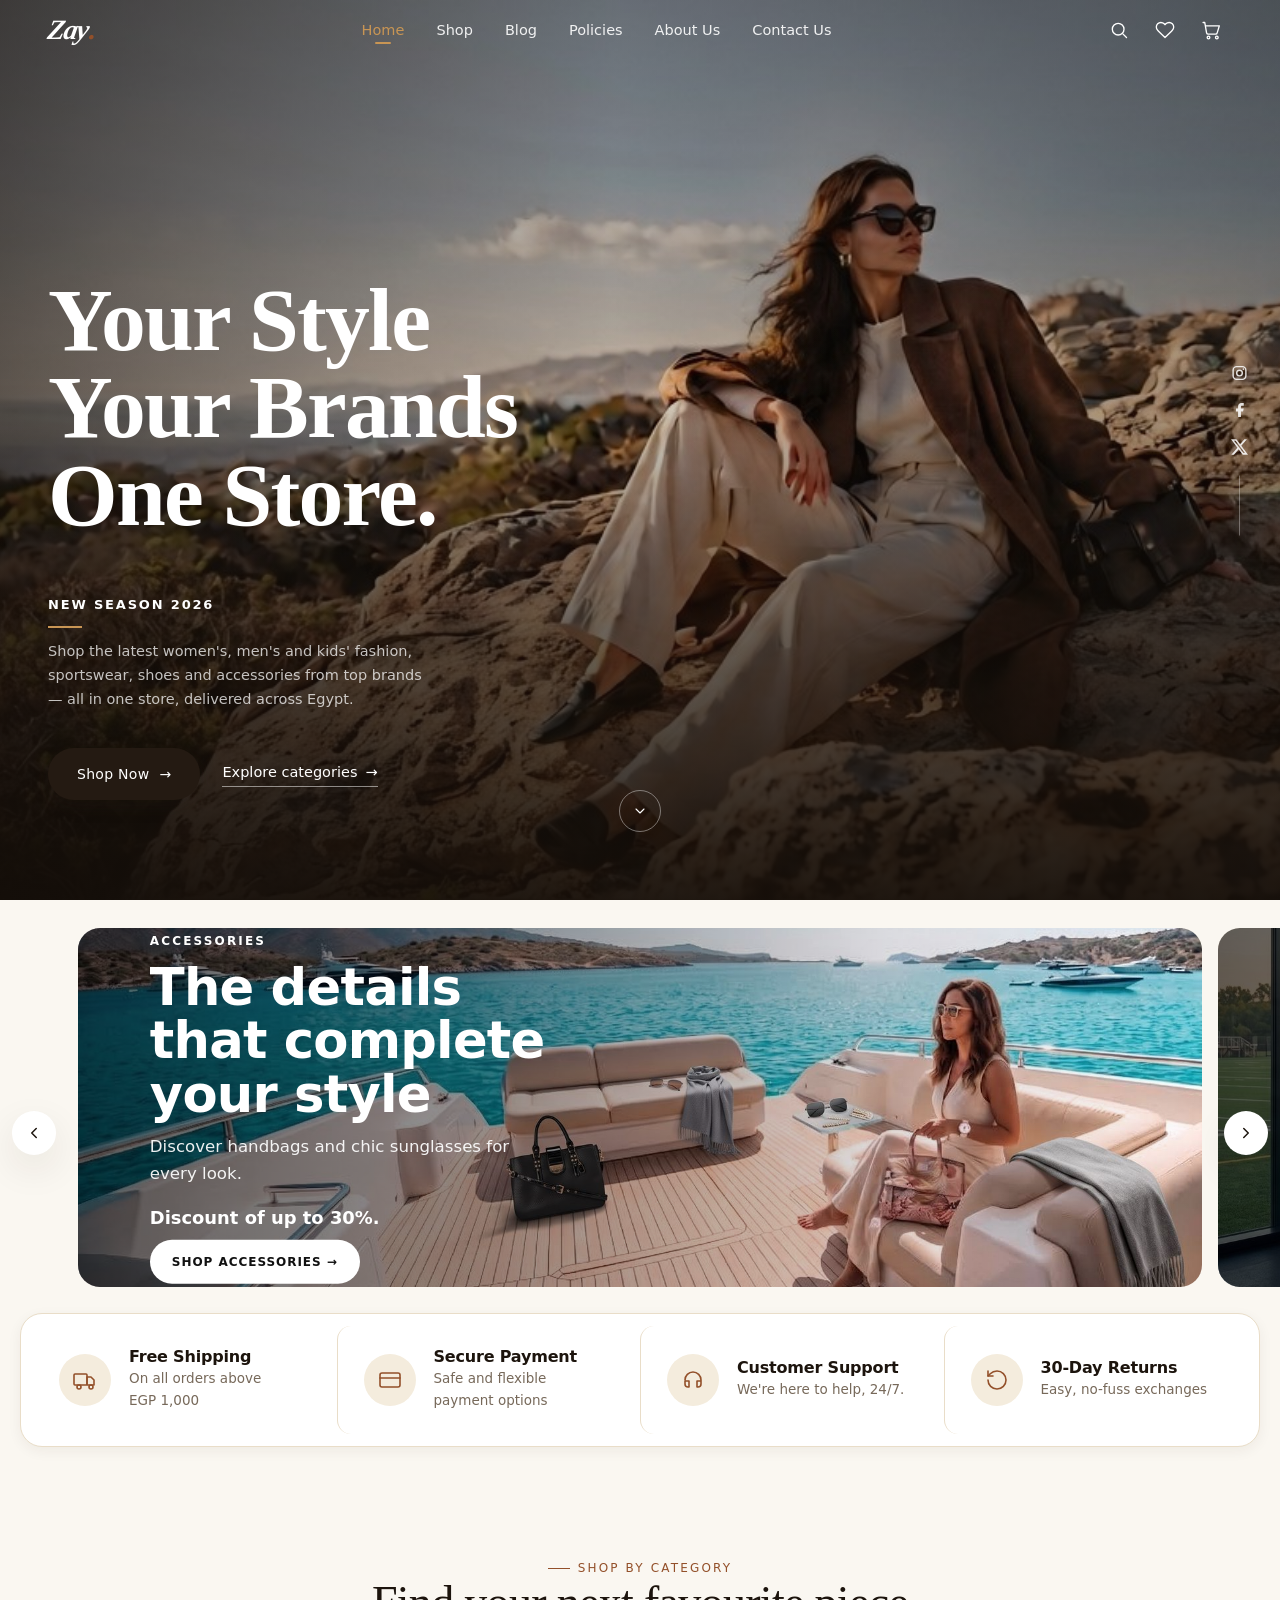
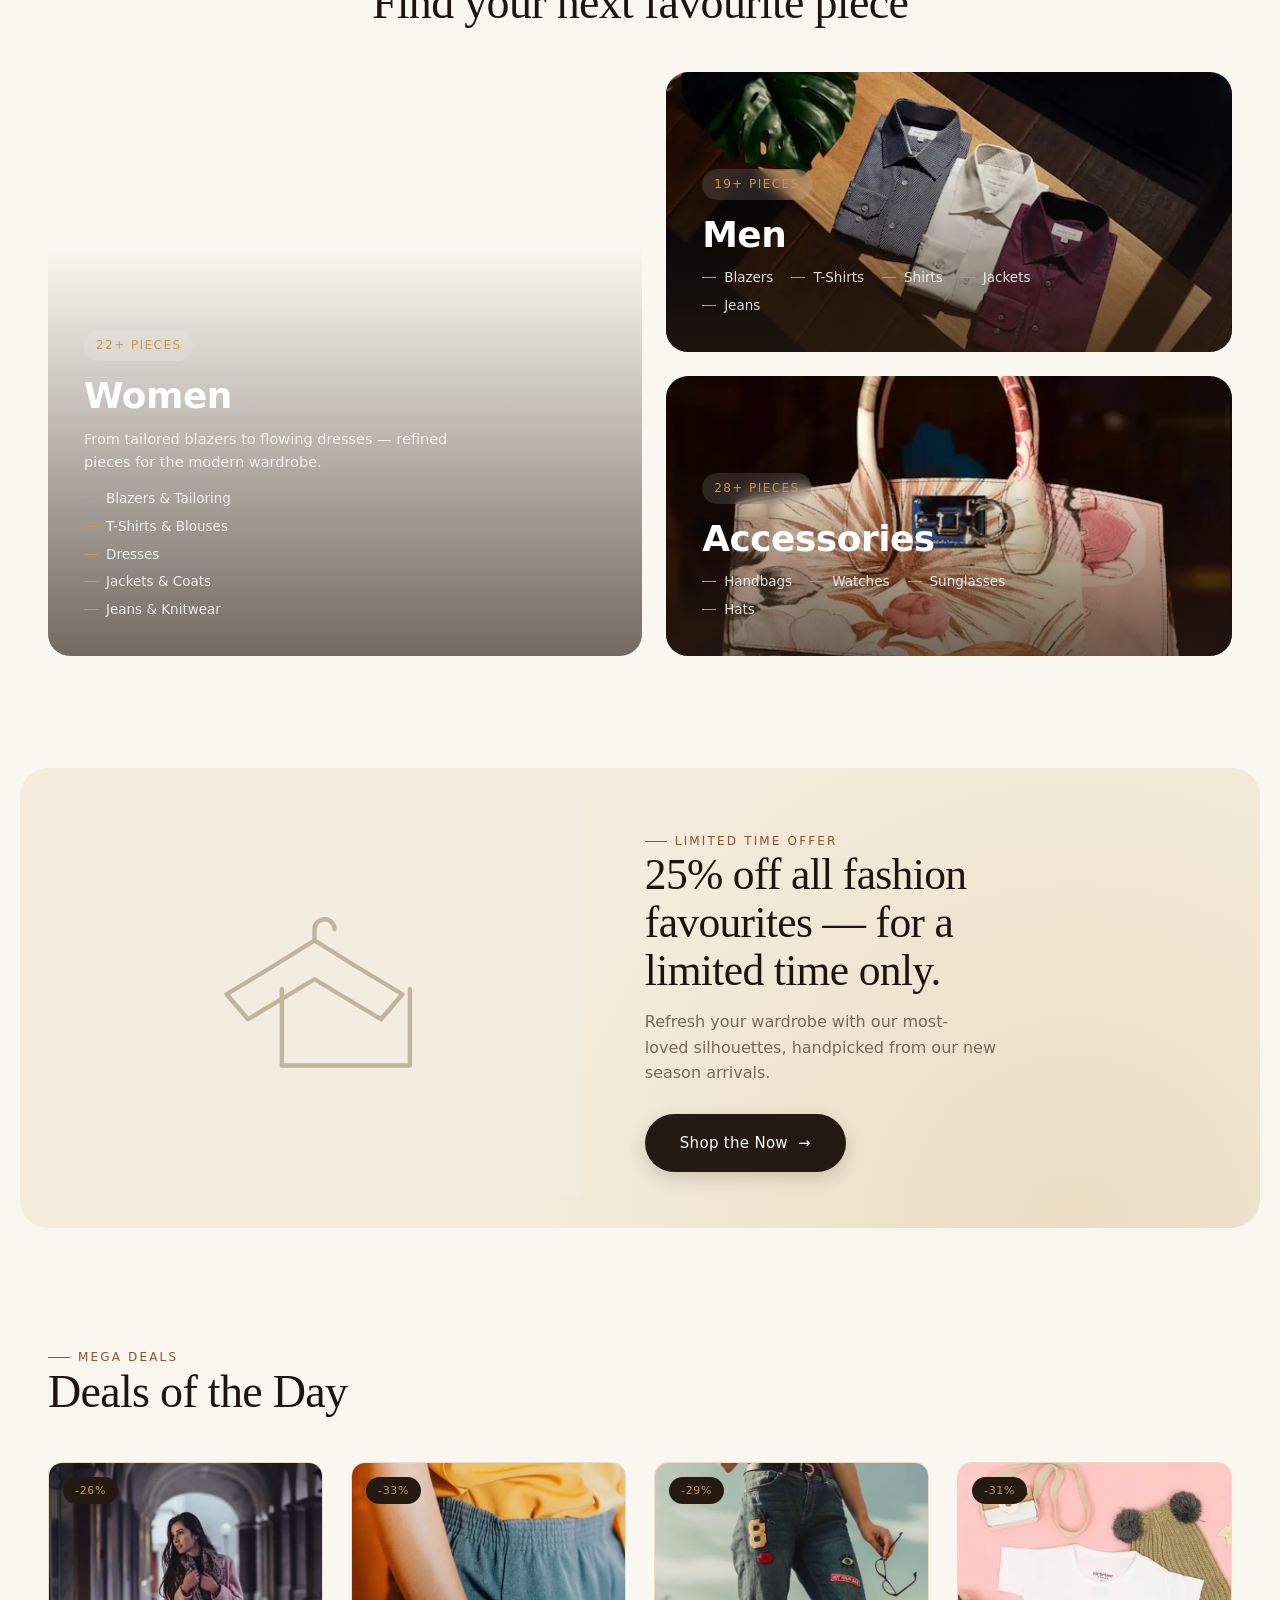
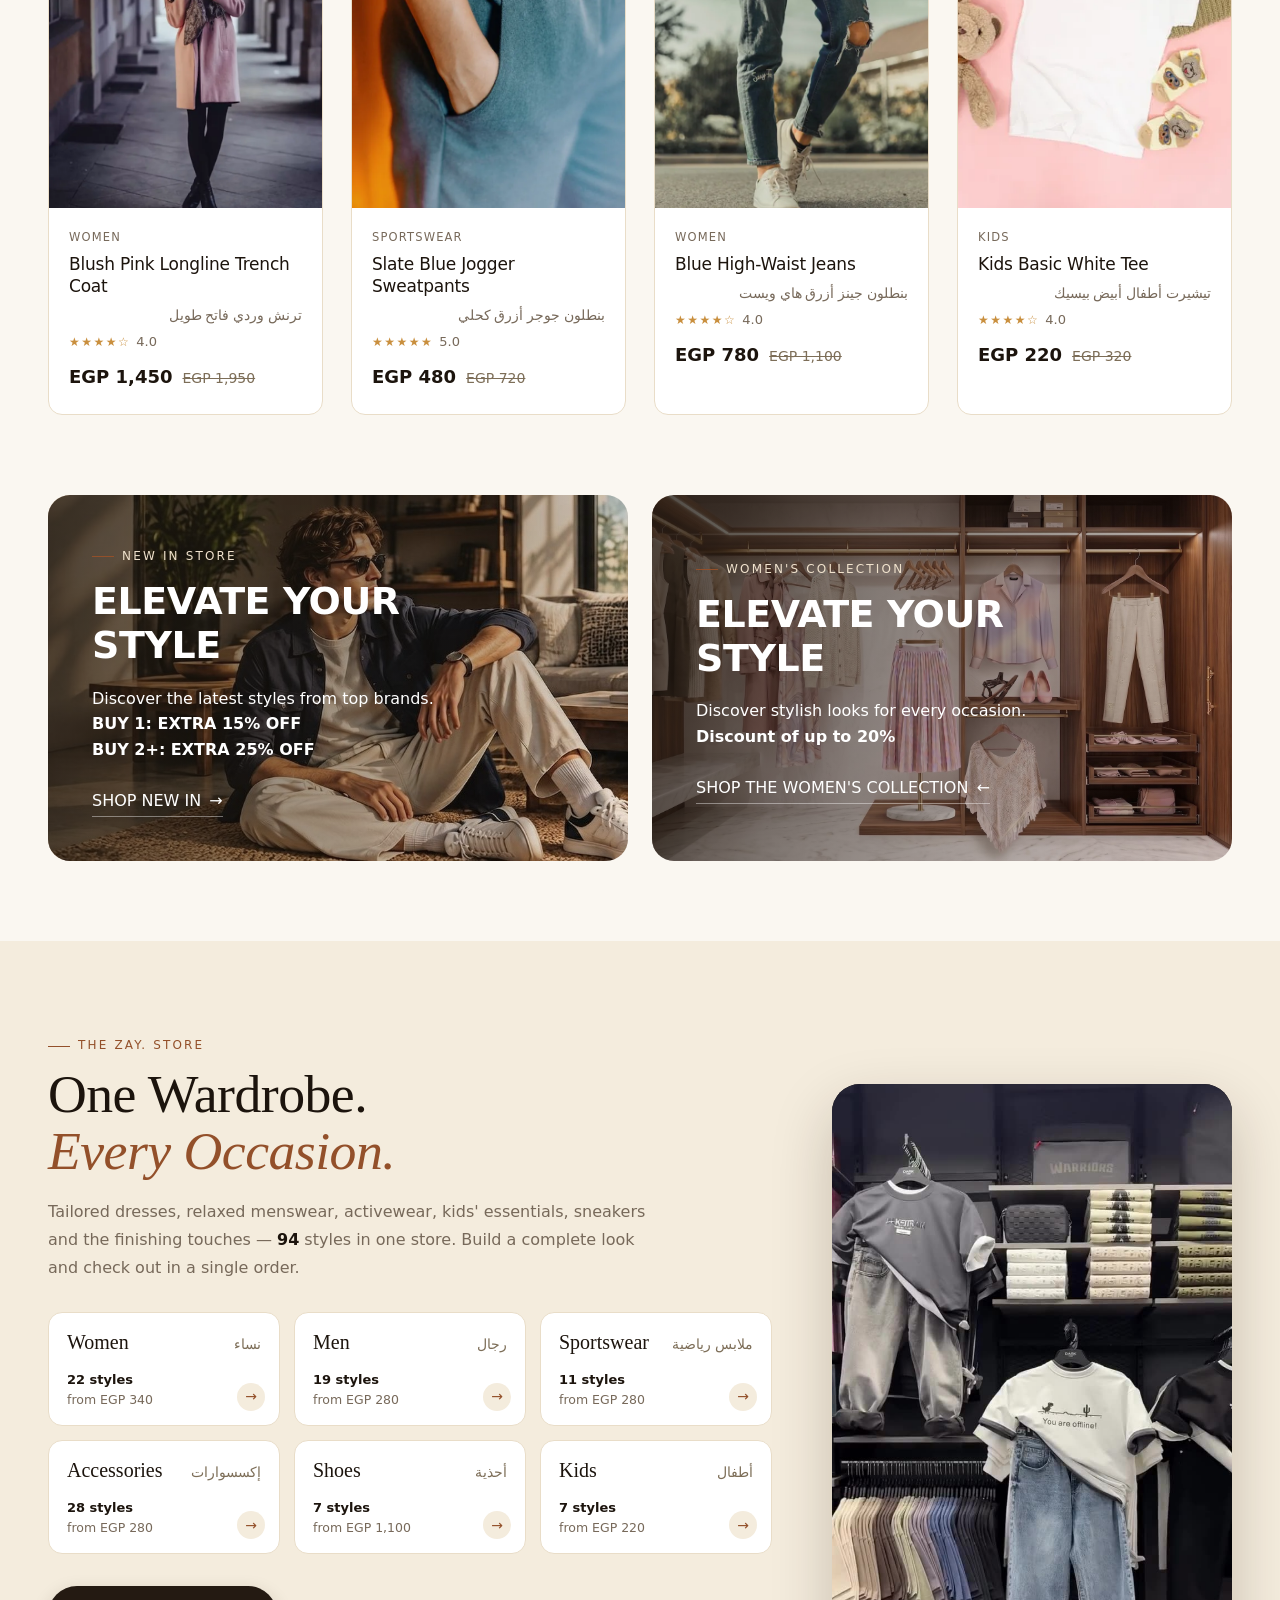
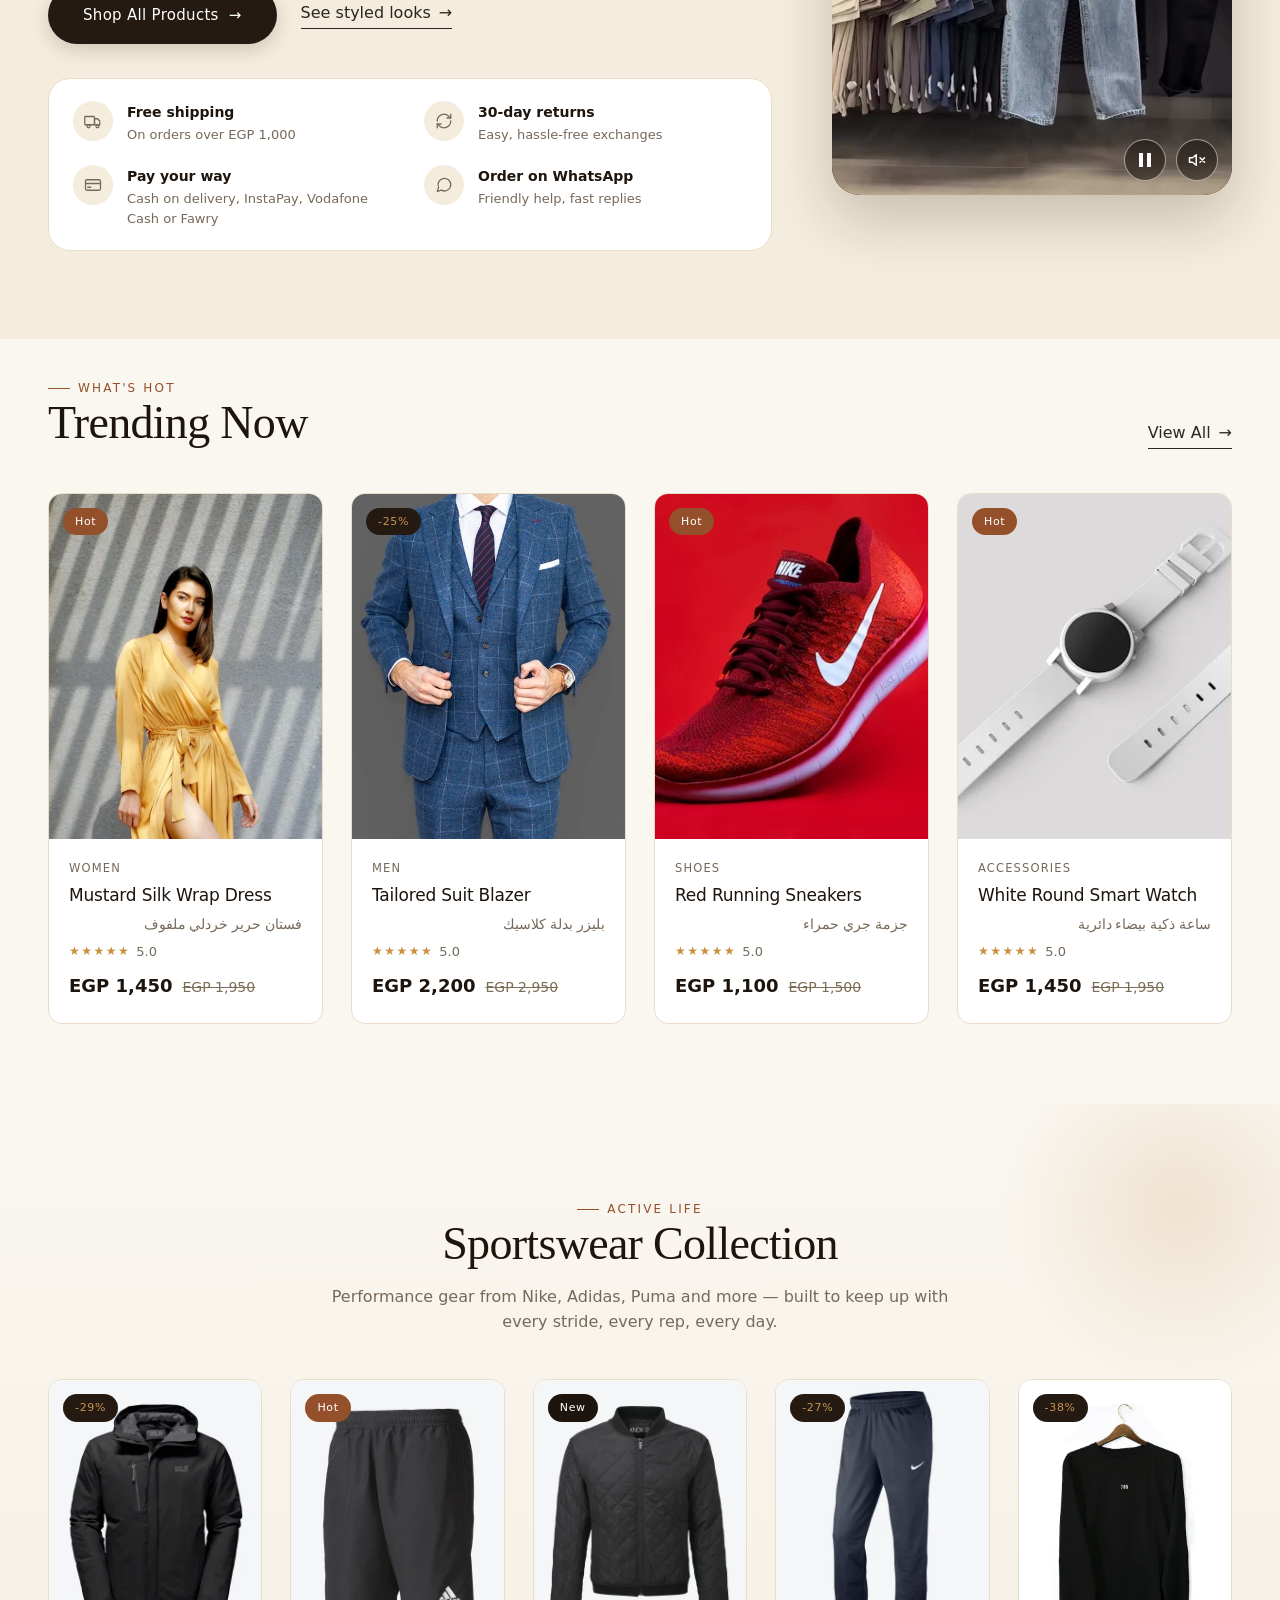
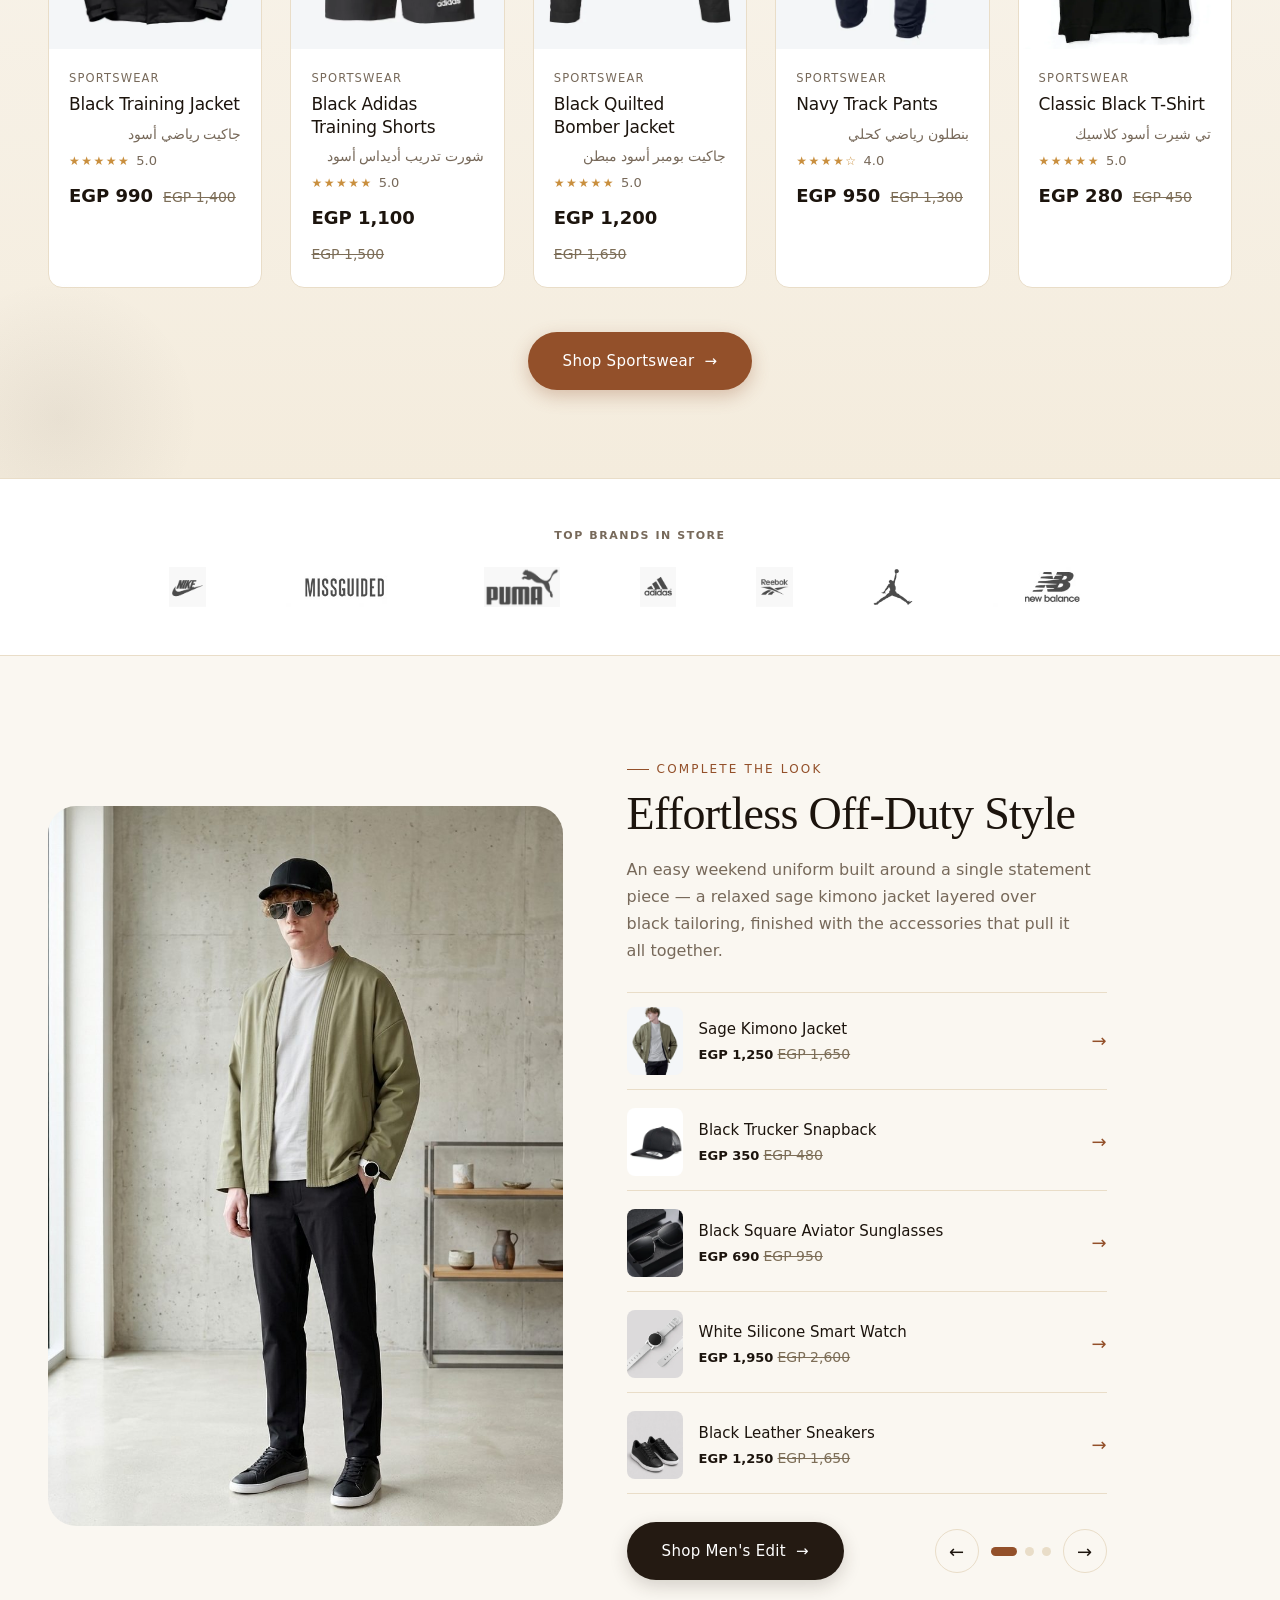
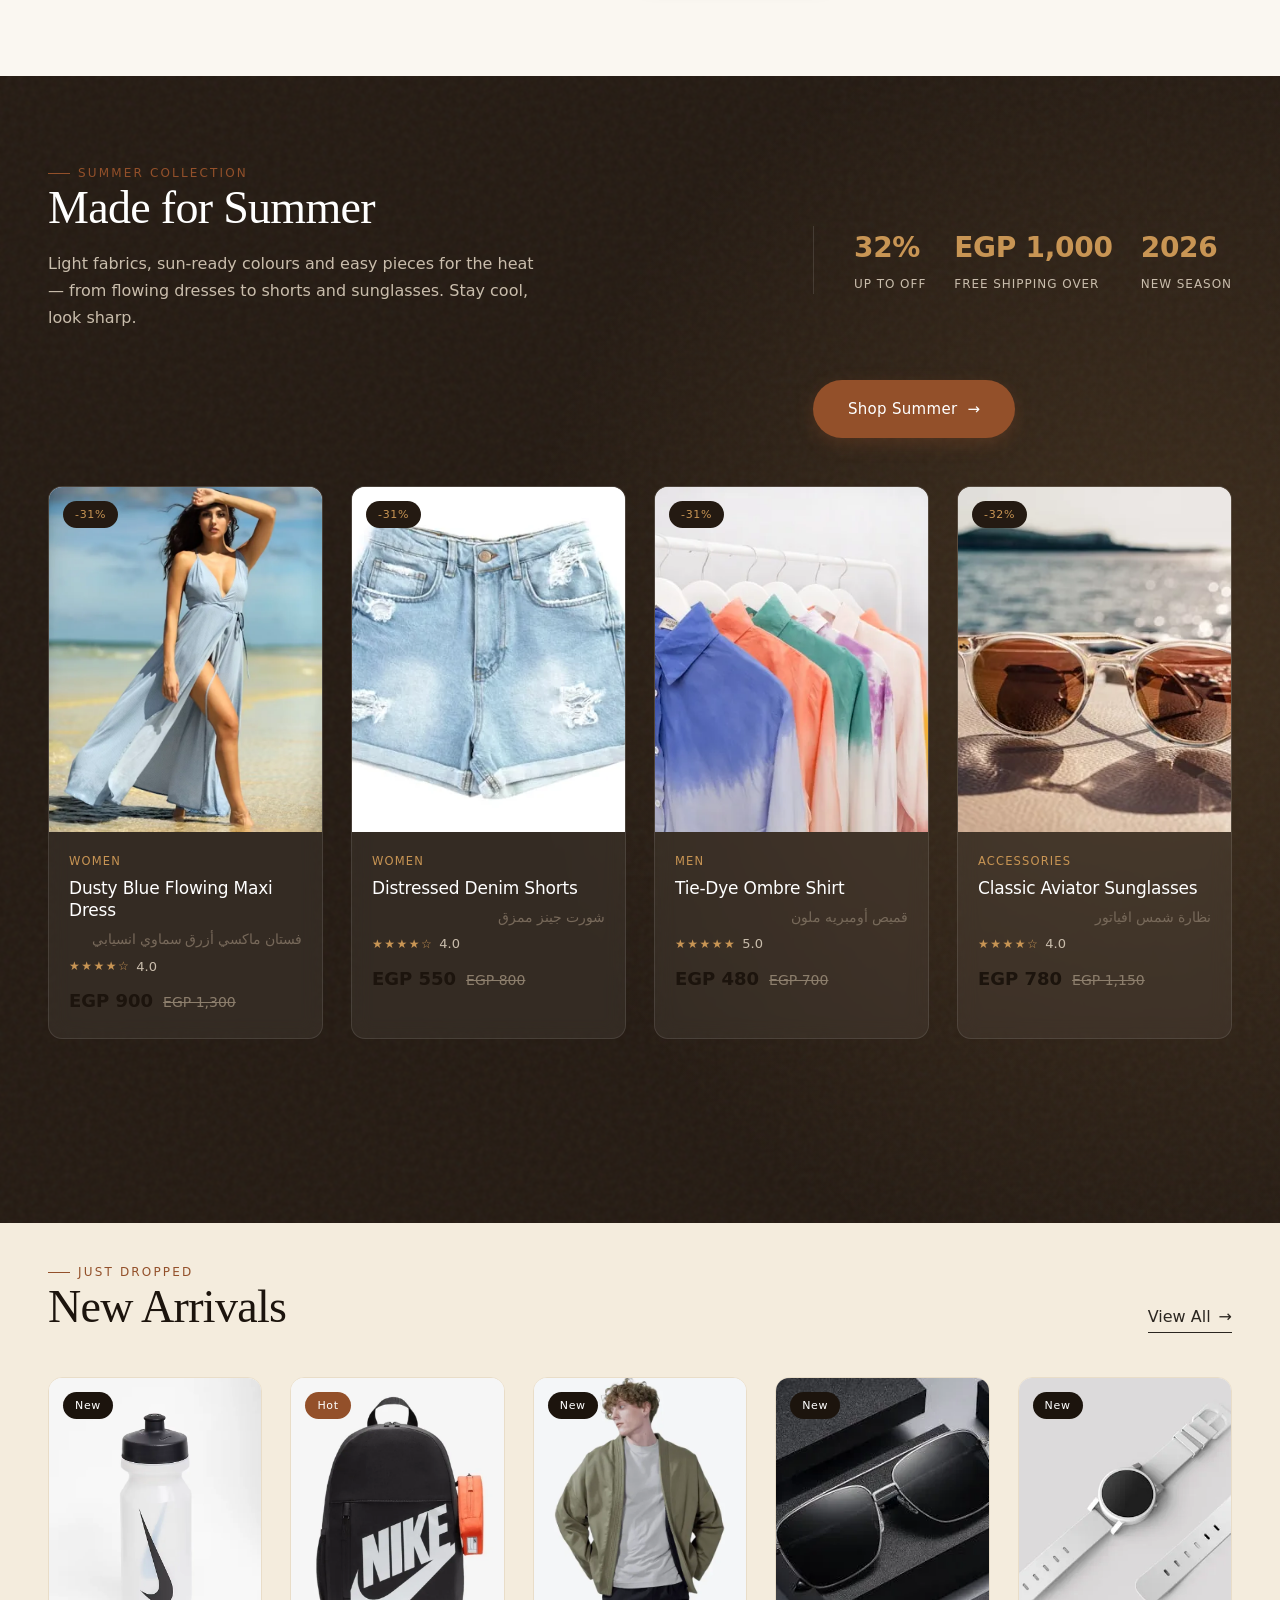
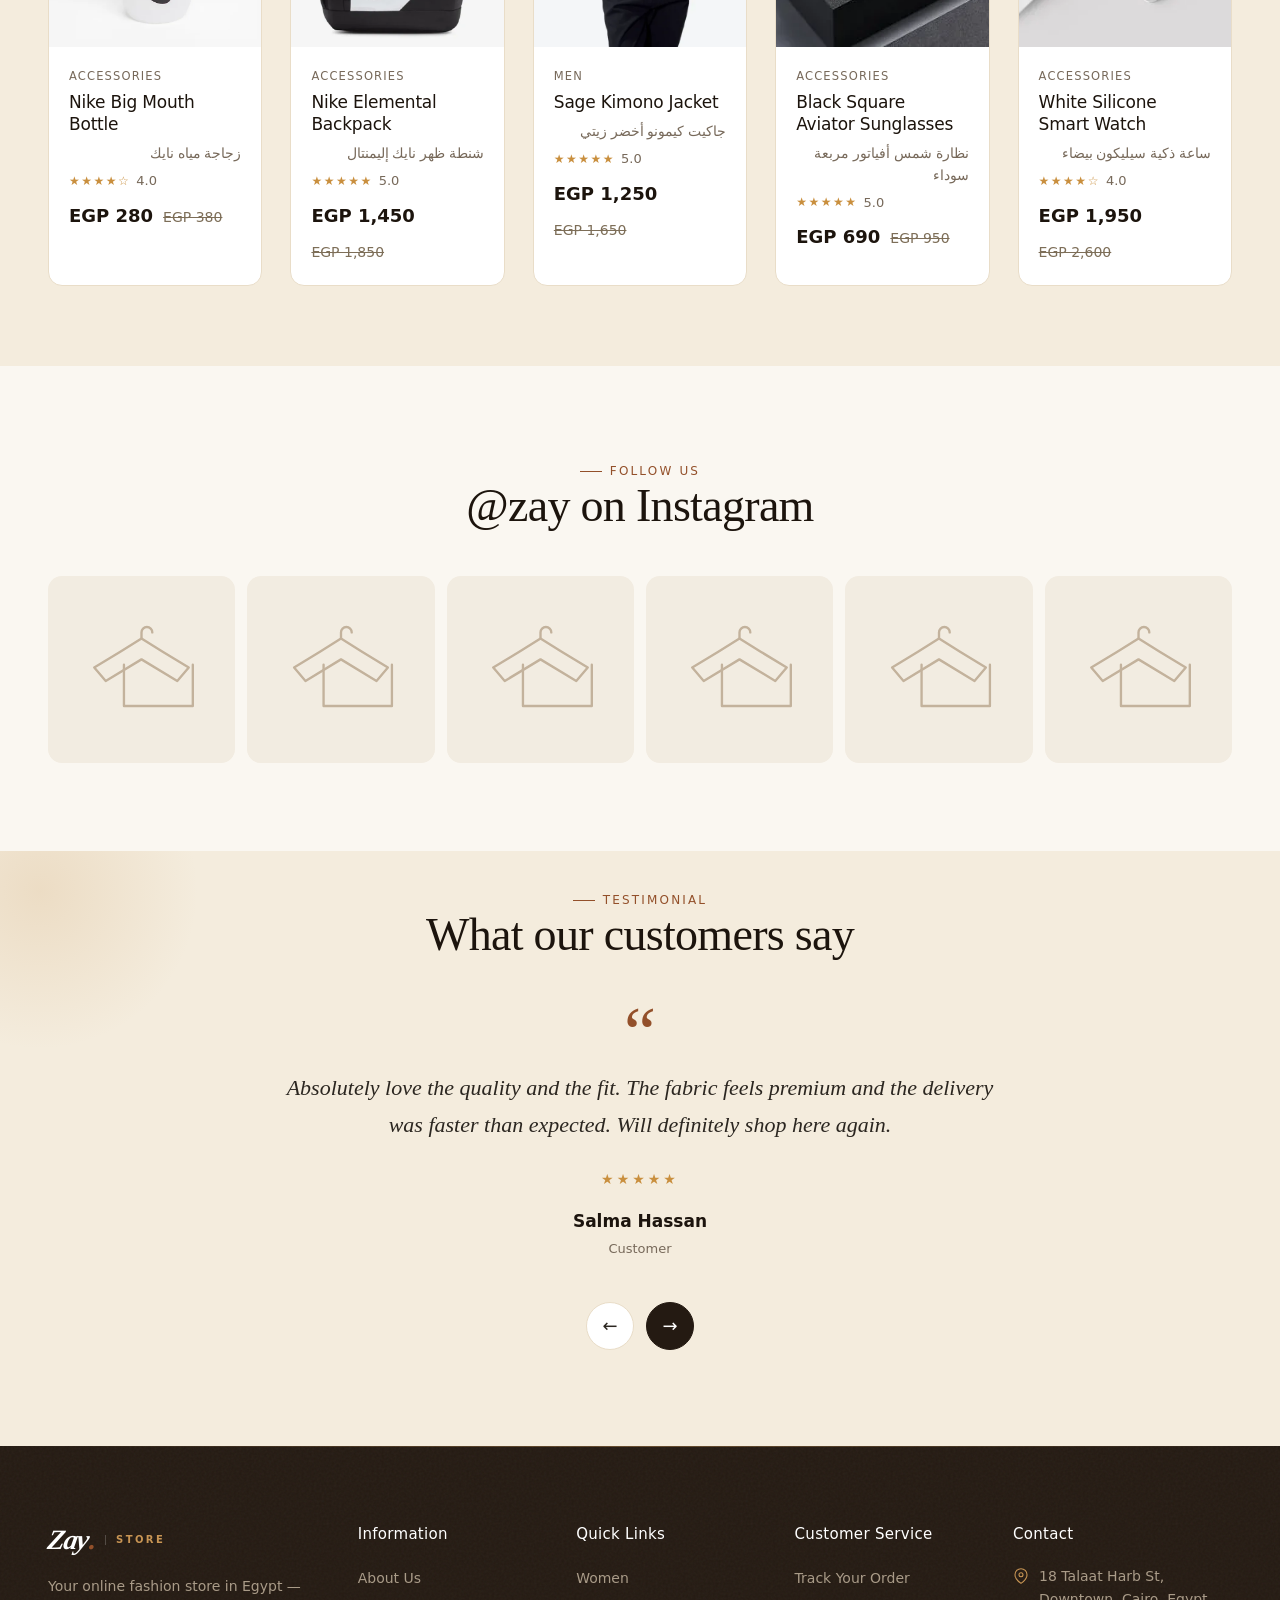
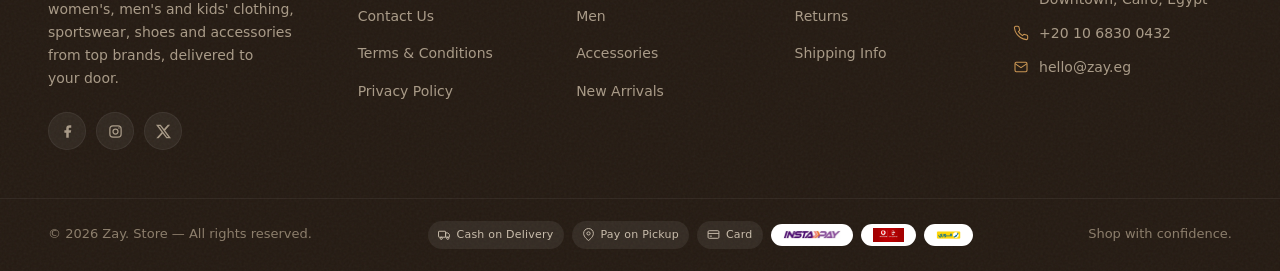
==== commit 5580e24b: "Add files via upload" ====
--- a/index.html
+++ b/index.html
@@ -6,6 +6,8 @@
   <meta name="description" content="Zay. Store — shop women's, men's and kids' fashion, sportswear, shoes and accessories from top brands. Free shipping over EGP 1,000, 30-day returns, cash on delivery." />
   <meta name="theme-color" content="#2b1f15" />
   <title>Zay. — Online Fashion Store in Egypt</title>
+  <meta http-equiv="Content-Security-Policy" content="default-src 'self'; script-src 'self'; style-src 'self' 'unsafe-inline' https://fonts.googleapis.com; font-src https://fonts.gstatic.com; img-src 'self' data: https://images.unsplash.com; media-src 'self'; frame-src https://www.openstreetmap.org; connect-src 'none'; object-src 'none'; base-uri 'self'; form-action 'none'" />
+  <meta name="referrer" content="strict-origin-when-cross-origin" />
   <link rel="icon" type="image/png" href="assets/img/favicon.png" />
   <link rel="preconnect" href="https://fonts.googleapis.com" />
   <link rel="preconnect" href="https://fonts.gstatic.com" crossorigin />
@@ -422,7 +424,7 @@
           <h2 class="section-title">Find your next favourite piece</h2>
         </div>
         <div class="categories__grid">
-          <a href="shop.html?cat=Women" class="cat cat--women reveal" style="background-image:url('assets/img/wamen.png')">
+          <a href="shop.html?cat=Women" class="cat cat--women reveal" style="background-image:url('assets/img/wamen.webp')">
             <div class="cat__body">
               <span class="cat__count">22+ Pieces</span>
               <h3 class="cat__title">Women</h3>
@@ -627,7 +629,7 @@
     <section class="shop-look" id="shopLook" aria-roledescription="carousel" aria-label="Complete the look">
       <div class="container shop-look__grid">
         <div class="shop-look__media reveal">
-          <img id="shopLookImg" src="assets/img/promos/mens-look.jpg" alt="Complete men's off-duty look: sage kimono jacket, cap, sunglasses, watch and sneakers" loading="lazy" width="700" height="978" onerror="imgFallback(this)" />
+          <img id="shopLookImg" src="assets/img/promos/mens-look.jpg" alt="Complete men's off-duty look: sage kimono jacket, cap, sunglasses, watch and sneakers" loading="lazy" width="700" height="978" />
         </div>
         <div class="shop-look__copy reveal">
           <span class="eyebrow">Complete The Look</span>
--- a/style.css
+++ b/style.css
@@ -242,6 +242,10 @@
    box entirely, so the header's containing block becomes <body> (as
    tall as the whole page), letting it stay stuck for the full scroll. */
 #siteTop { display: contents; }
+/* Reserve the header's height until script.js injects it, so the page
+   content doesn't jump down by ~61px on load (layout shift). The
+   placeholder disappears when #siteTop is replaced by the real header. */
+#siteTop::before { content: ""; display: block; height: 61px; }
 
 /* =========================================================
    HEADER
@@ -2129,31 +2133,6 @@
 }
 .filter-list__btn.is-active .count { color: var(--accent); }
 
-.swatches { display: flex; flex-wrap: wrap; gap: 10px; }
-.swatch {
-  width: 32px;
-  height: 32px;
-  border-radius: 50%;
-  background: var(--sw);
-  border: 2px solid #fff;
-  box-shadow: 0 0 0 1px var(--line);
-  transition: var(--t-fast);
-  position: relative;
-}
-.swatch:hover { transform: scale(1.1); }
-.swatch.is-active { box-shadow: 0 0 0 2px var(--primary); }
-.swatch.is-active::after {
-  content: '✓';
-  position: absolute;
-  inset: 0;
-  display: grid;
-  place-items: center;
-  color: #fff;
-  font-size: 14px;
-  font-weight: 700;
-  text-shadow: 0 1px 2px rgba(0,0,0,.3);
-}
-
 .side-promo {
   position: relative;
   min-height: 240px;
@@ -4038,4 +4017,33 @@
   .showcase__perks{
     grid-template-columns:1fr;
   }
-}+}
+/* ---------- Showcase: mobile fixes ---------- */
+.showcase{overflow-x:clip}
+.showcase__grid > *{min-width:0}
+.showcase__body{min-width:0;max-width:100%}
+@media (max-width:1080px){
+  .showcase__grid{grid-template-columns:minmax(0,1fr)}
+  .showcase__text{max-width:none}
+}
+@media (max-width:560px){
+  .showcase__grid{gap:32px;padding-top:48px;padding-bottom:48px}
+  .showcase__media{max-width:min(320px,100%)}
+  .showcase__title{font-size:clamp(30px,9vw,38px);overflow-wrap:break-word}
+  .showcase__text{font-size:15px;line-height:1.7;margin-bottom:24px}
+  .showcase__cats{margin-bottom:26px}
+  .showcase__cat{min-height:108px;padding:14px 14px 12px;gap:12px}
+  /* name and Arabic label stacked so long words never wrap awkwardly */
+  .showcase__cat-top{flex-direction:column;align-items:flex-start;gap:4px}
+  .showcase__cat-name{font-size:18px;overflow-wrap:anywhere}
+  .showcase__cat-ar{font-size:13px;line-height:1.3;white-space:nowrap;align-self:flex-start;text-align:start}
+  .showcase__cat-meta{padding-right:32px;font-size:12px}
+  .showcase__cat-arrow{right:10px;bottom:10px;width:26px;height:26px}
+  .showcase__ctas{gap:16px 20px;margin-bottom:26px}
+  .showcase__ctas .btn--lg{flex:1 1 auto;justify-content:center;min-width:0}
+  .showcase__perks{padding:16px;gap:16px}
+  .showcase__perks li{min-width:0}
+}
+@media (max-width:360px){
+  .showcase__cats{grid-template-columns:1fr}
+}
